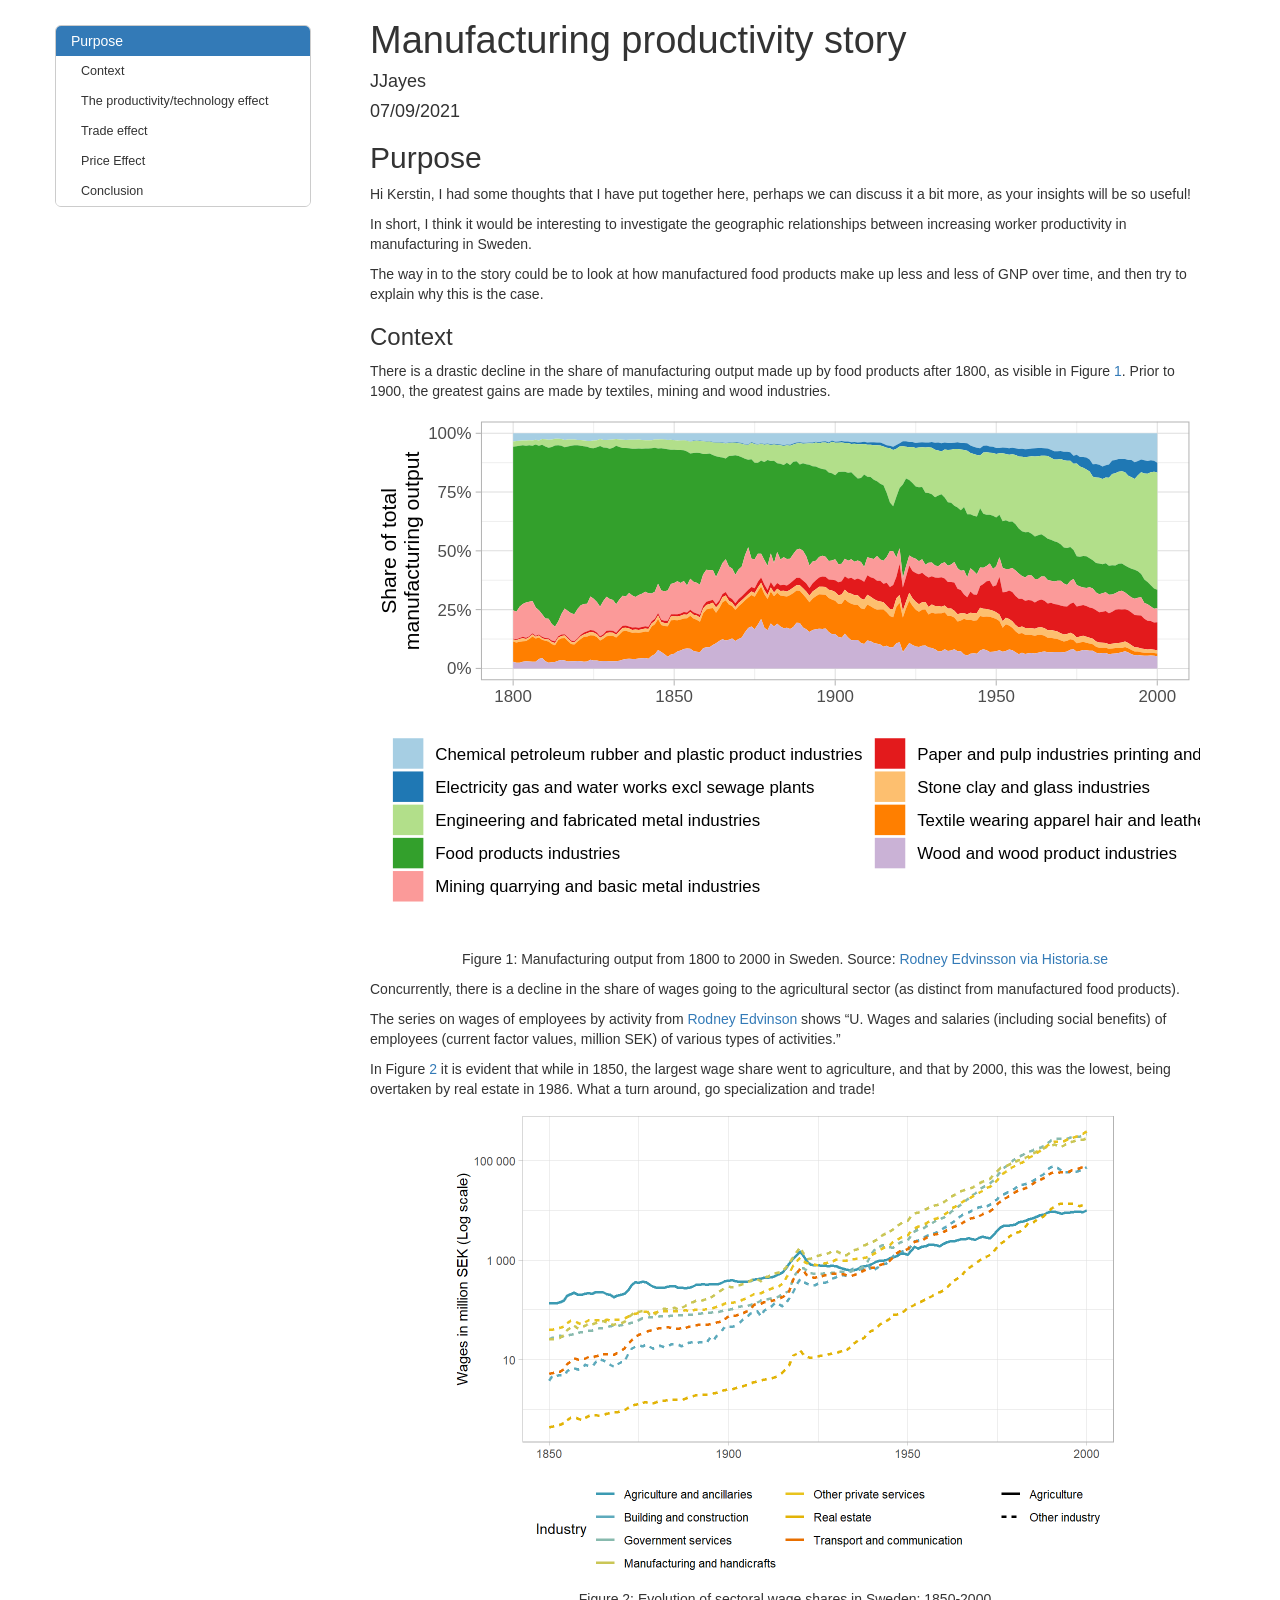
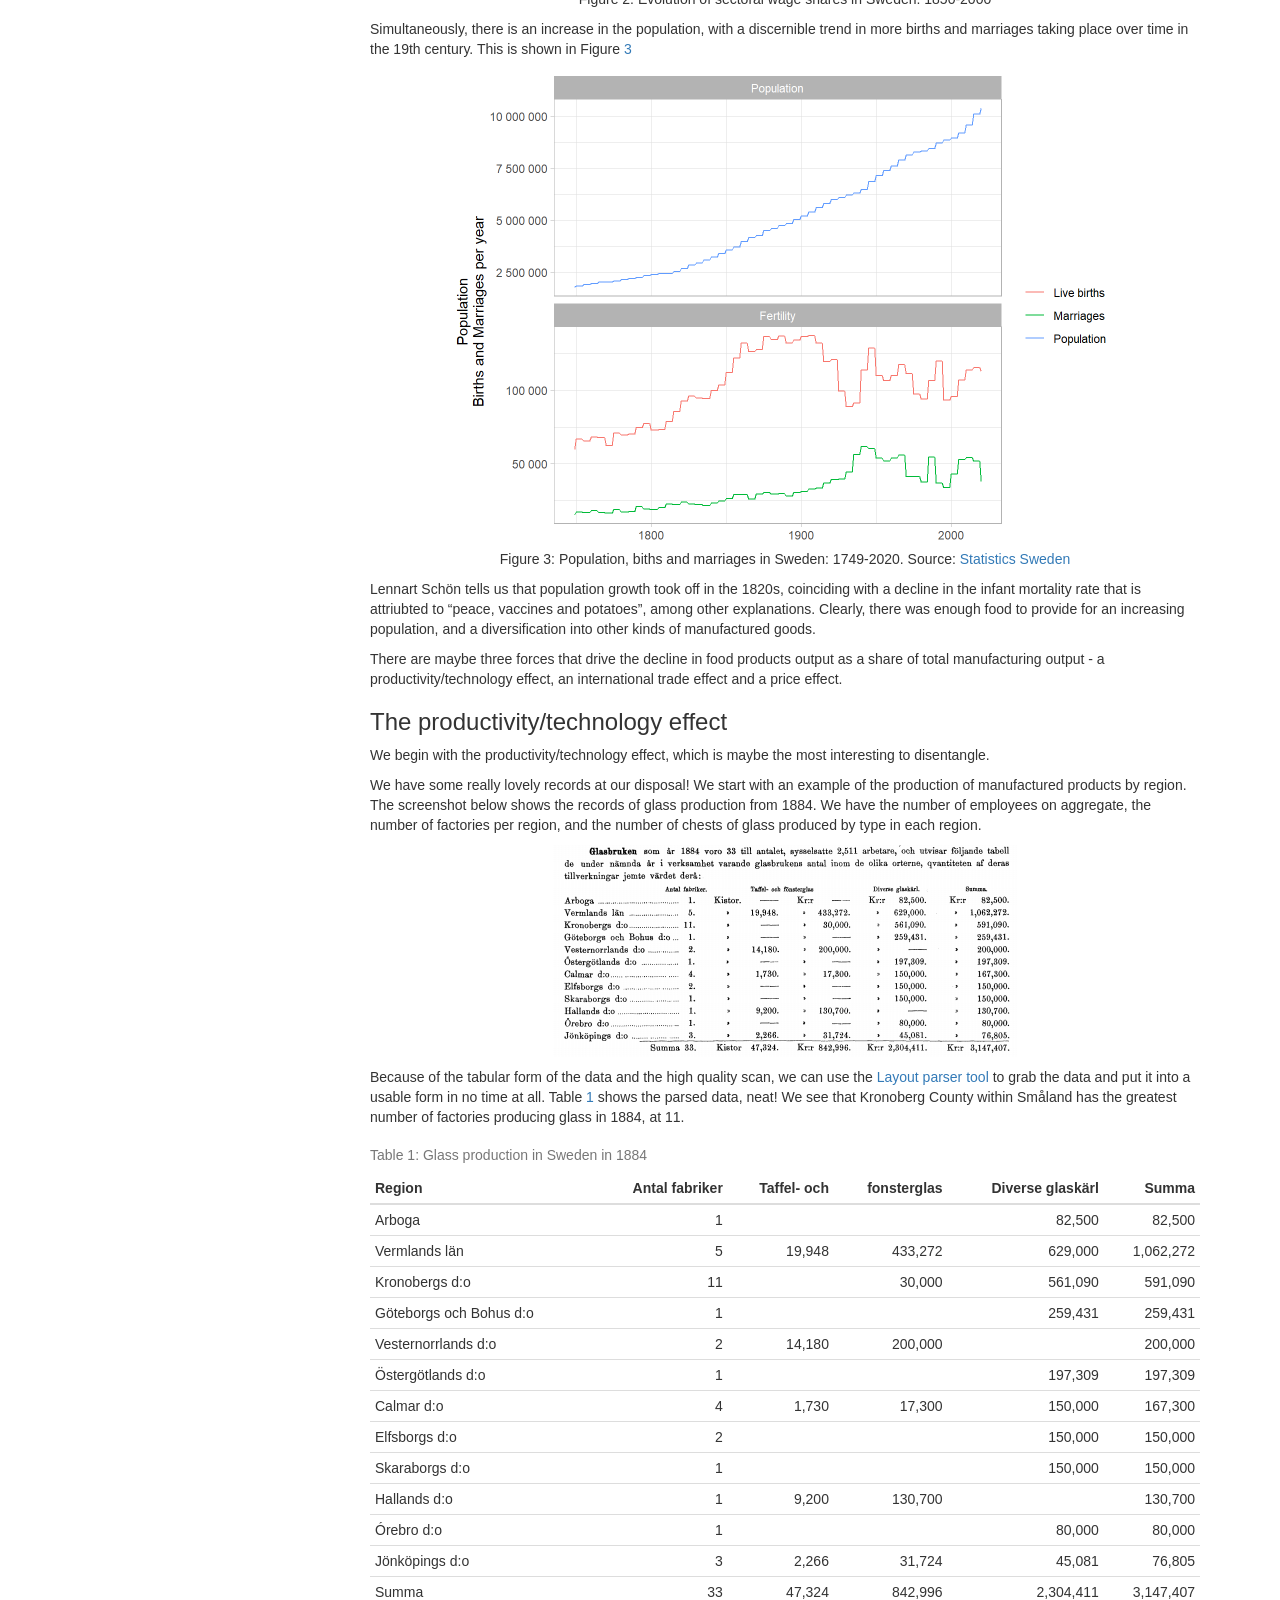
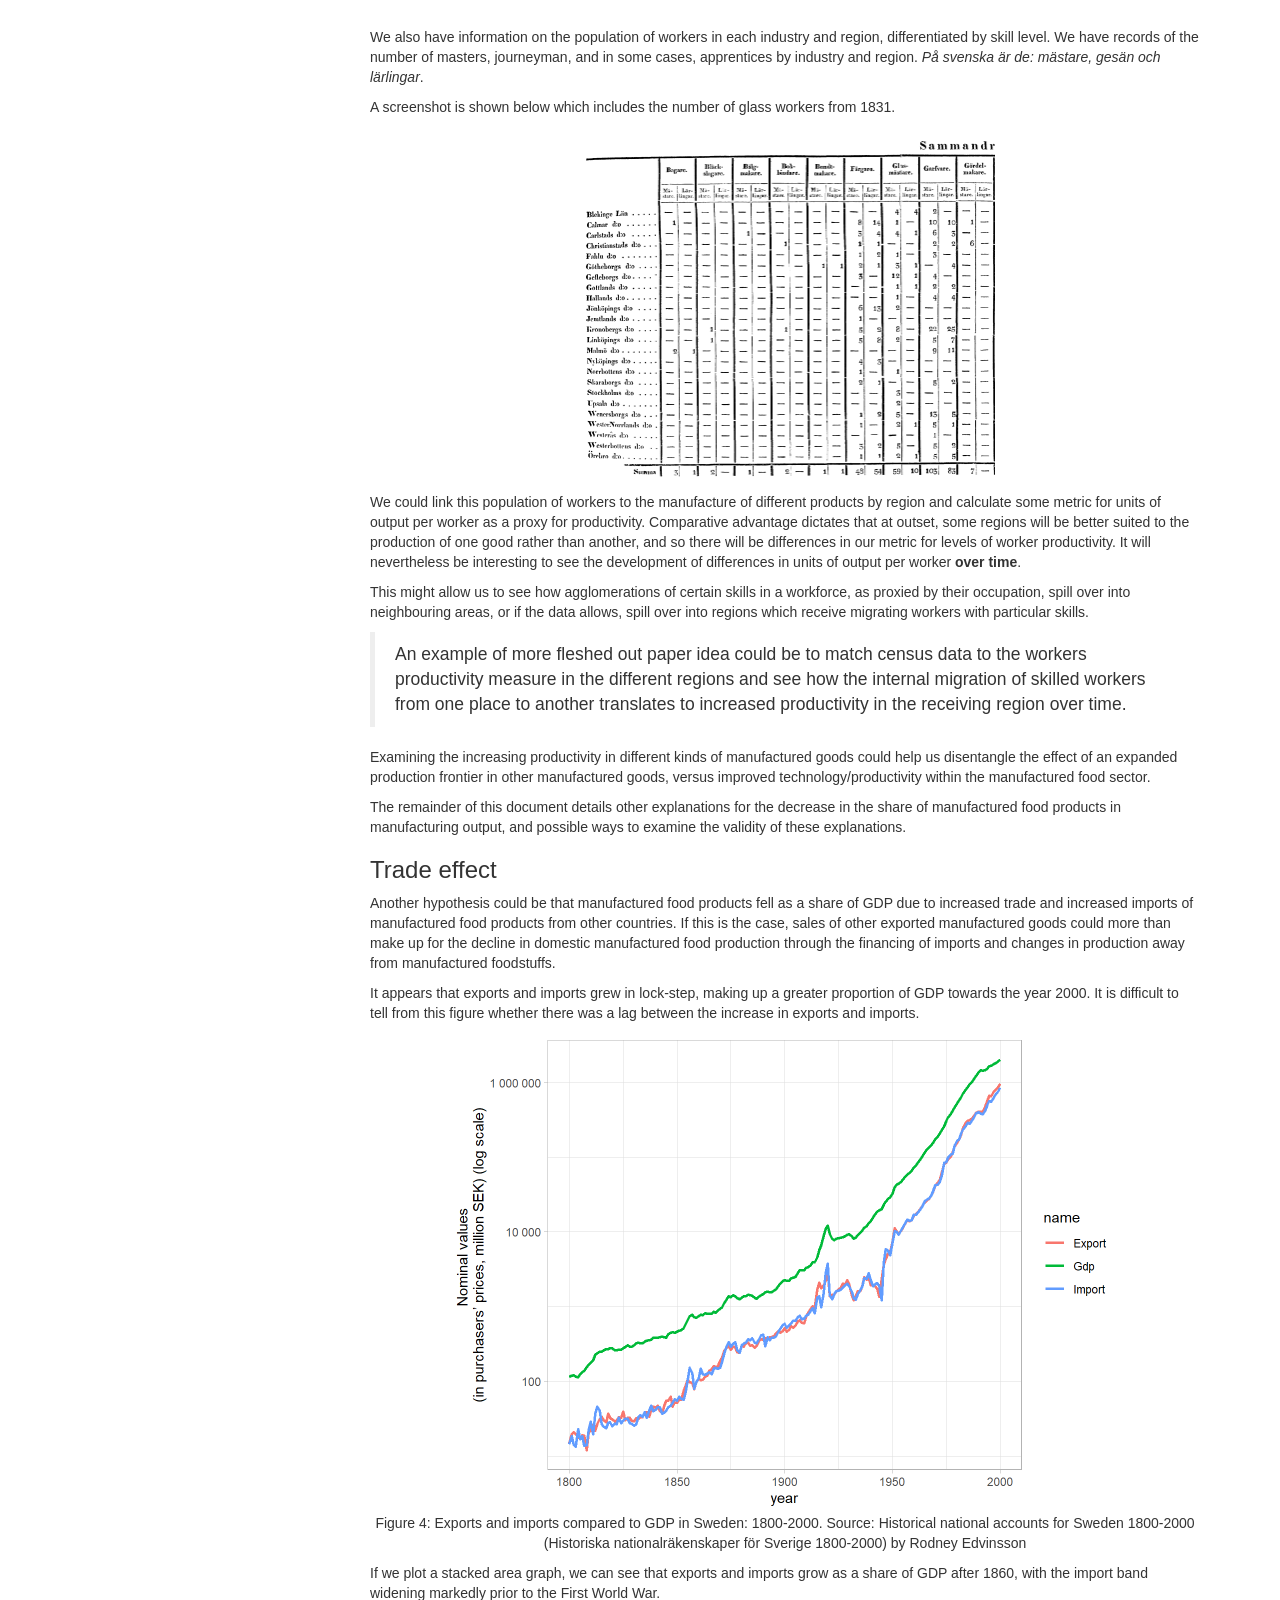
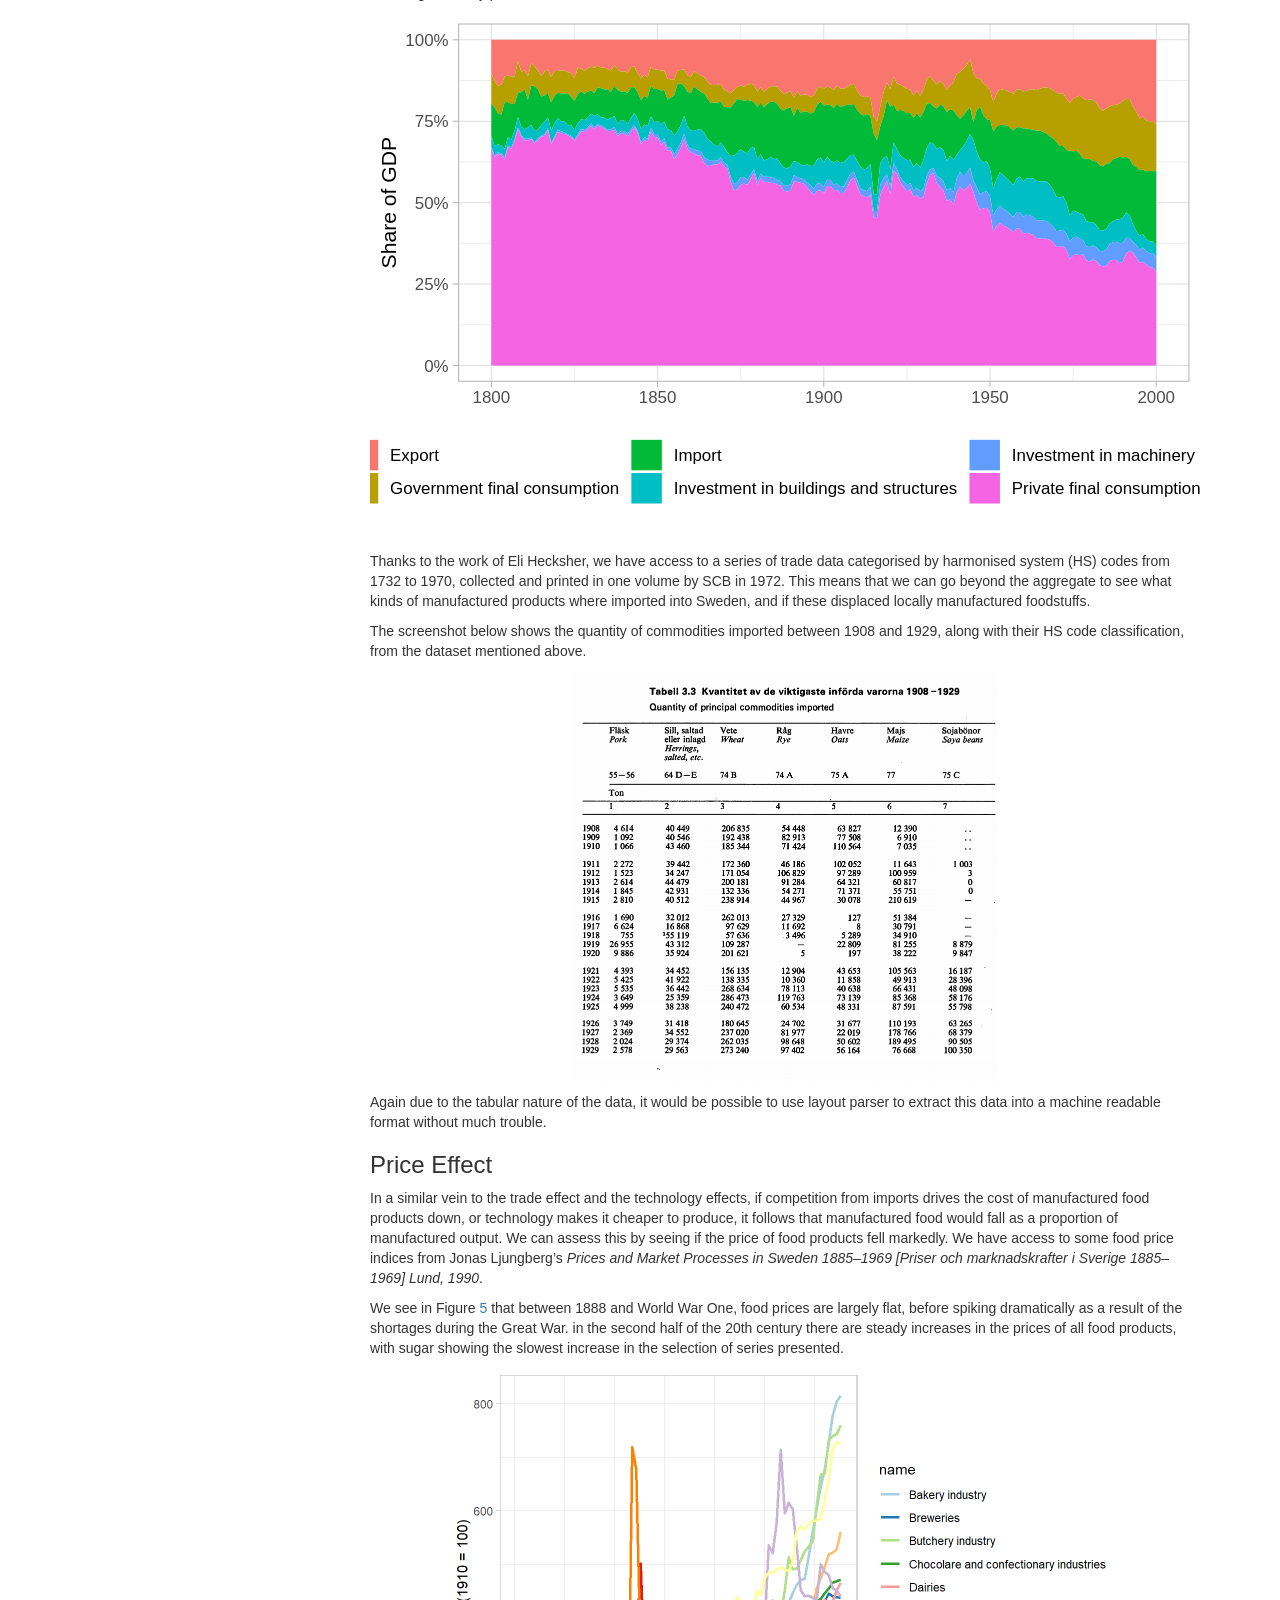
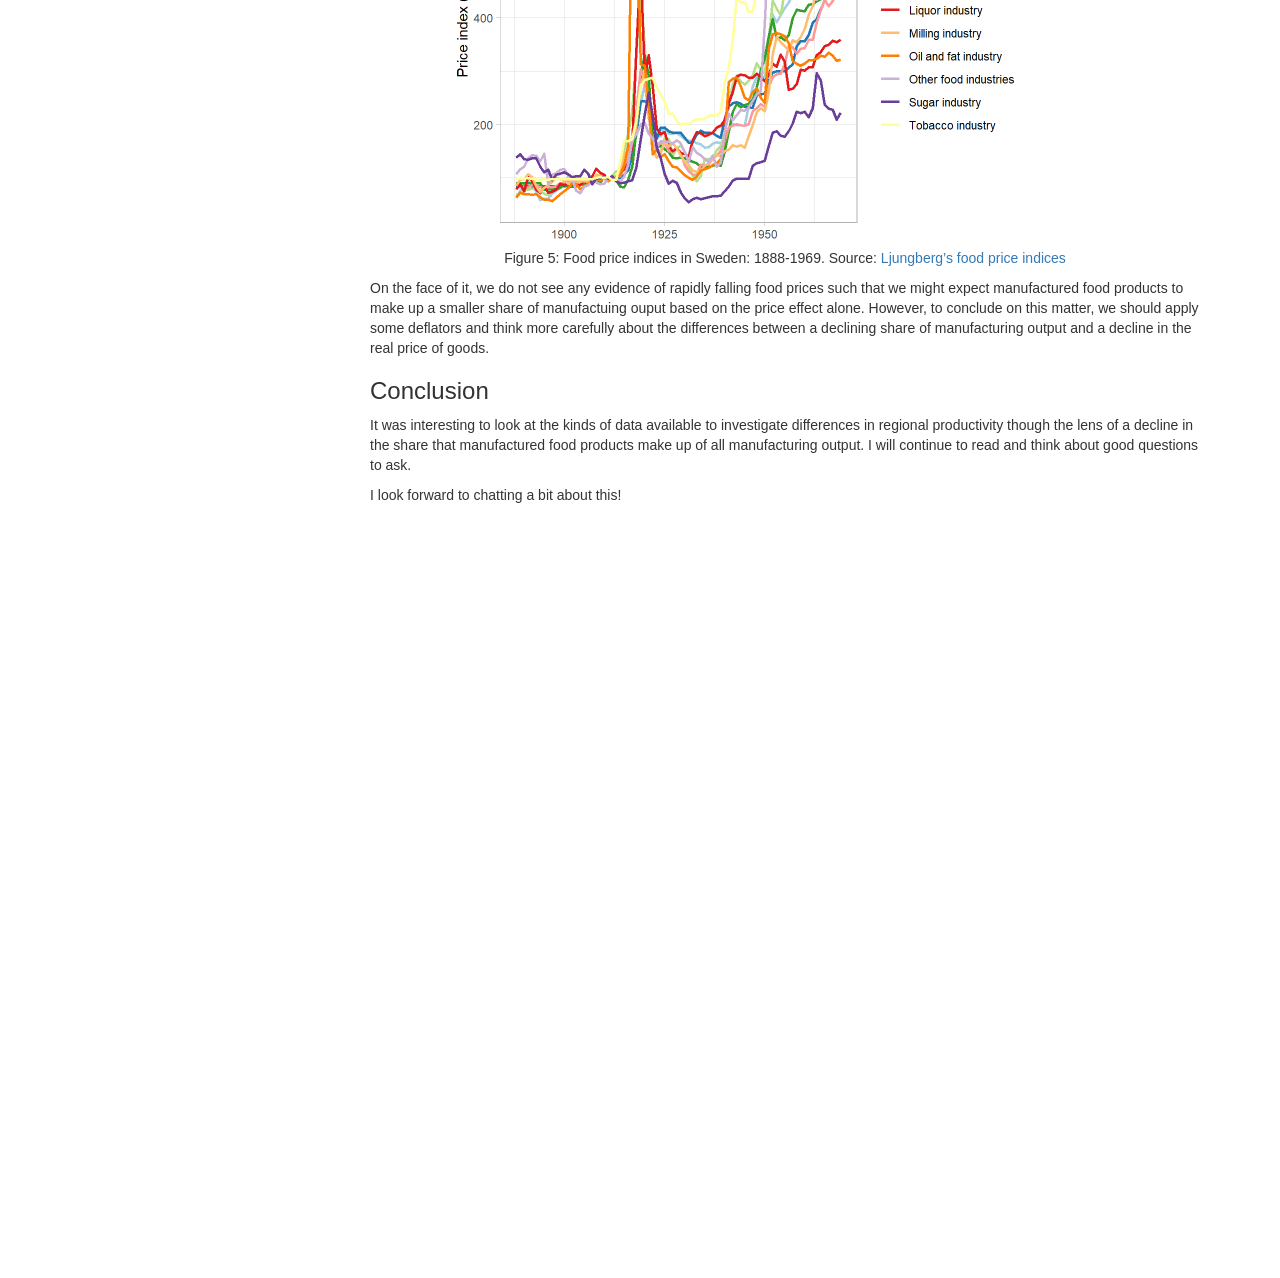
==== Swedish day wages/code/Manufacturing-productivity-story.html @ 228f91b7 "finalize story write up" ====
<!DOCTYPE html>

<html>

<head>

<meta charset="utf-8" />
<meta name="generator" content="pandoc" />
<meta http-equiv="X-UA-Compatible" content="IE=EDGE" />


<meta name="author" content="JJayes" />

<meta name="date" content="2021-07-09" />

<title>Manufacturing productivity story</title>

<script src="[data-uri]"></script>
<script src="[data-uri]"></script>
<meta name="viewport" content="width=device-width, initial-scale=1" />
<link href="data:text/css,html%7Bfont%2Dfamily%3Asans%2Dserif%3B%2Dwebkit%2Dtext%2Dsize%2Dadjust%3A100%25%3B%2Dms%2Dtext%2Dsize%2Dadjust%3A100%25%7Dbody%7Bmargin%3A0%7Darticle%2Caside%2Cdetails%2Cfigcaption%2Cfigure%2Cfooter%2Cheader%2Chgroup%2Cmain%2Cmenu%2Cnav%2Csection%2Csummary%7Bdisplay%3Ablock%7Daudio%2Ccanvas%2Cprogress%2Cvideo%7Bdisplay%3Ainline%2Dblock%3Bvertical%2Dalign%3Abaseline%7Daudio%3Anot%28%5Bcontrols%5D%29%7Bdisplay%3Anone%3Bheight%3A0%7D%5Bhidden%5D%2Ctemplate%7Bdisplay%3Anone%7Da%7Bbackground%2Dcolor%3Atransparent%7Da%3Aactive%2Ca%3Ahover%7Boutline%3A0%7Dabbr%5Btitle%5D%7Bborder%2Dbottom%3A1px%20dotted%7Db%2Cstrong%7Bfont%2Dweight%3A700%7Ddfn%7Bfont%2Dstyle%3Aitalic%7Dh1%7Bmargin%3A%2E67em%200%3Bfont%2Dsize%3A2em%7Dmark%7Bcolor%3A%23000%3Bbackground%3A%23ff0%7Dsmall%7Bfont%2Dsize%3A80%25%7Dsub%2Csup%7Bposition%3Arelative%3Bfont%2Dsize%3A75%25%3Bline%2Dheight%3A0%3Bvertical%2Dalign%3Abaseline%7Dsup%7Btop%3A%2D%2E5em%7Dsub%7Bbottom%3A%2D%2E25em%7Dimg%7Bborder%3A0%7Dsvg%3Anot%28%3Aroot%29%7Boverflow%3Ahidden%7Dfigure%7Bmargin%3A1em%2040px%7Dhr%7Bheight%3A0%3B%2Dwebkit%2Dbox%2Dsizing%3Acontent%2Dbox%3B%2Dmoz%2Dbox%2Dsizing%3Acontent%2Dbox%3Bbox%2Dsizing%3Acontent%2Dbox%7Dpre%7Boverflow%3Aauto%7Dcode%2Ckbd%2Cpre%2Csamp%7Bfont%2Dfamily%3Amonospace%2Cmonospace%3Bfont%2Dsize%3A1em%7Dbutton%2Cinput%2Coptgroup%2Cselect%2Ctextarea%7Bmargin%3A0%3Bfont%3Ainherit%3Bcolor%3Ainherit%7Dbutton%7Boverflow%3Avisible%7Dbutton%2Cselect%7Btext%2Dtransform%3Anone%7Dbutton%2Chtml%20input%5Btype%3Dbutton%5D%2Cinput%5Btype%3Dreset%5D%2Cinput%5Btype%3Dsubmit%5D%7B%2Dwebkit%2Dappearance%3Abutton%3Bcursor%3Apointer%7Dbutton%5Bdisabled%5D%2Chtml%20input%5Bdisabled%5D%7Bcursor%3Adefault%7Dbutton%3A%3A%2Dmoz%2Dfocus%2Dinner%2Cinput%3A%3A%2Dmoz%2Dfocus%2Dinner%7Bpadding%3A0%3Bborder%3A0%7Dinput%7Bline%2Dheight%3Anormal%7Dinput%5Btype%3Dcheckbox%5D%2Cinput%5Btype%3Dradio%5D%7B%2Dwebkit%2Dbox%2Dsizing%3Aborder%2Dbox%3B%2Dmoz%2Dbox%2Dsizing%3Aborder%2Dbox%3Bbox%2Dsizing%3Aborder%2Dbox%3Bpadding%3A0%7Dinput%5Btype%3Dnumber%5D%3A%3A%2Dwebkit%2Dinner%2Dspin%2Dbutton%2Cinput%5Btype%3Dnumber%5D%3A%3A%2Dwebkit%2Douter%2Dspin%2Dbutton%7Bheight%3Aauto%7Dinput%5Btype%3Dsearch%5D%7B%2Dwebkit%2Dbox%2Dsizing%3Acontent%2Dbox%3B%2Dmoz%2Dbox%2Dsizing%3Acontent%2Dbox%3Bbox%2Dsizing%3Acontent%2Dbox%3B%2Dwebkit%2Dappearance%3Atextfield%7Dinput%5Btype%3Dsearch%5D%3A%3A%2Dwebkit%2Dsearch%2Dcancel%2Dbutton%2Cinput%5Btype%3Dsearch%5D%3A%3A%2Dwebkit%2Dsearch%2Ddecoration%7B%2Dwebkit%2Dappearance%3Anone%7Dfieldset%7Bpadding%3A%2E35em%20%2E625em%20%2E75em%3Bmargin%3A0%202px%3Bborder%3A1px%20solid%20silver%7Dlegend%7Bpadding%3A0%3Bborder%3A0%7Dtextarea%7Boverflow%3Aauto%7Doptgroup%7Bfont%2Dweight%3A700%7Dtable%7Bborder%2Dspacing%3A0%3Bborder%2Dcollapse%3Acollapse%7Dtd%2Cth%7Bpadding%3A0%7D%40media%20print%7B%2A%2C%3Aafter%2C%3Abefore%7Bcolor%3A%23000%21important%3Btext%2Dshadow%3Anone%21important%3Bbackground%3A0%200%21important%3B%2Dwebkit%2Dbox%2Dshadow%3Anone%21important%3Bbox%2Dshadow%3Anone%21important%7Da%2Ca%3Avisited%7Btext%2Ddecoration%3Aunderline%7Da%5Bhref%5D%3Aafter%7Bcontent%3A%22%20%28%22%20attr%28href%29%20%22%29%22%7Dabbr%5Btitle%5D%3Aafter%7Bcontent%3A%22%20%28%22%20attr%28title%29%20%22%29%22%7Da%5Bhref%5E%3D%22javascript%3A%22%5D%3Aafter%2Ca%5Bhref%5E%3D%22%23%22%5D%3Aafter%7Bcontent%3A%22%22%7Dblockquote%2Cpre%7Bborder%3A1px%20solid%20%23999%3Bpage%2Dbreak%2Dinside%3Aavoid%7Dthead%7Bdisplay%3Atable%2Dheader%2Dgroup%7Dimg%2Ctr%7Bpage%2Dbreak%2Dinside%3Aavoid%7Dimg%7Bmax%2Dwidth%3A100%25%21important%7Dh2%2Ch3%2Cp%7Borphans%3A3%3Bwidows%3A3%7Dh2%2Ch3%7Bpage%2Dbreak%2Dafter%3Aavoid%7D%2Enavbar%7Bdisplay%3Anone%7D%2Ebtn%3E%2Ecaret%2C%2Edropup%3E%2Ebtn%3E%2Ecaret%7Bborder%2Dtop%2Dcolor%3A%23000%21important%7D%2Elabel%7Bborder%3A1px%20solid%20%23000%7D%2Etable%7Bborder%2Dcollapse%3Acollapse%21important%7D%2Etable%20td%2C%2Etable%20th%7Bbackground%2Dcolor%3A%23fff%21important%7D%2Etable%2Dbordered%20td%2C%2Etable%2Dbordered%20th%7Bborder%3A1px%20solid%20%23ddd%21important%7D%7D%40font%2Dface%7Bfont%2Dfamily%3A%27Glyphicons%20Halflings%27%3Bsrc%3Aurl%28data%3Aapplication%2Fvnd%2Ems%2Dfontobject%3Bbase64%2Cn04AAEFNAAACAAIABAAAAAAABQAAAAAAAAABAJABAAAEAExQAAAAAAAAAAIAAAAAAAAAAAEAAAAAAAAAJxJ%[base64]%2FSEdmjKHUbyow8ATBE40IvWA3vTu8LiABDQ%2BpexwUMcm1SMnNryctQSiI1K5ZnbOlXKmnVV5YvRe6RnNMFNCOs1KNVpn6yZhCJkRtVRNzEufeIq7HgSrcx4S8h%2Fv4vnrrKc6oCNxmSk2uKlZQHBii6iKFoH0746ThvkO1kJHlxjrkxs%2BLWORaDQBEtiYJIR5IB9Bi1UyL4Rmr0BNigNkMzlKQmnofBHviqVzUxwdMb3NdCn69hy%2BpRYVKGVS%2F1tnsqv4LL7wCCPZZAZPT4aCShHjHJVNuXbmMrY5LeQaGnvAkXlVrJgKRAUdFjrWEah9XebPeQMj7KS7DIBAFt8ycgC5PLGUOHSE3ErGZCiViNLL5ZARfywnCoZaKQCu6NuFX42AEeKtKUGnr%2FCm2Cy8tpFhBPMW5Fxi4Qm4TkDWh4IWFDClhU2hRWosUWqcKLlgyXB%2BlSHaWaHiWlBAR8SeSgSPCQxdVQgzUixWKSTrIQEbU94viDctkvX%2BVSjJuUmV8L4CXShI11esnp0pjWNZIyxKHS4wVQ2ime1P4RnhvGw0aDN1OLAXGERsB7buFpFGGBAre4QEQR0HOIO5oYH305G%2BKspT%2FFupEGGafCCwxSe6ZUa%2B073rXHnNdVXE6eWvibUS27XtRzkH838mYLMBmYysZTM0EM3A1fbpCBYFccN1B%2FEnCYu%2FTgCGmr7bMh8GfYL%2BBfcLvB0gRagC09w9elfldaIy%2FhNCBLRgBgtCC7jAF63wLSMAfbfAlEggYU0bUA7ACCJmTDpEmJtI78w4%2FBO7dN7JR7J7ZvbYaUbaILSQsRBiF3HGk5fEg6p9unwLvn98r%2BvnsV%2B372uf1xBLq4qU%2F45fTuqaAP%2BpssmCCCTF0mhEow8ZXZOS8D7Q85JsxZ%2BAzok7B7O%2Ff6J8AzYBySZQB%2FQHYUSA%2BEeQhEWiS6AIQzgcsDiER4MjgMBAWDV4AgQ3g1eBgIdweCQmCjJEMkJ%2BPKRWyFHHmg1Wi%2F6xzUgA0LREoKJChwnQa9B%2B5RQZRB3IlBlkAnxyQNaANwHMowzlYSMCBgnbpzvqpl0iTJNCQidDI9ZrSYNIRBhHtUa5YHMHxyGEik9hDE0AKj72AbTCaxtHPUaKZdAZSnQTyjGqGLsmBStCejApUhg4uBMU6mATujEl%2BKdDPbI6Ag4vLr%2BhjY6lbjBeoLKnZl0UZgRX8gTySOeynZVz1wOq7e1hFGYIq%2BMhrGxDLak0PrwYzSXtcuyhXEhwOYofiW%2BEcI%2Fjw8P6IY6ed%2BetAbuqKp5QIapT77LnAe505lMuqL79a0ut4rWexzFttsOsLDy7zvtQzcq3U1qabe7tB0wHWVXji%2BzDbo8x8HyIRUbXnwUcklFv51fvTymiV%2BMXLSmGH9d9%2BaXpD5X6lao41anWGig7IwIdnoBY2ht%2FpO9mClLo4NdXHAsefqWUKlXJkbqPOFhMoR4aiA1BXqhRNbB2Xwi%2B7u%2FjpAoOpKJ0UX24EsrzMfHXViakCNcKjBxuQX8BO0ZqjJ3xXzf%2B61t2VXOSgJ8xu65QKgtN6FibPmPYsXbJRHHqbgATcSZxBqGiDiU4NNNsYBsKD0MIP%2FOfKnlk%2FLkaid%[base64]%2FgFtuW0wR4cgd%2BZKesSV7QkNE2kw6AV4hoIuC02LGmTomyf8PiO6CZzOTLTPQ%2BHW06H%2Btx%2BbQ8LmDYg1pTFrp2oJXgkZTyeRJZM0C8aE2LpFrNVDuhARsN543%2FFV6klQ6Tv1OoZGXLv0igKrl%2FCmJxRmX7JJbJ998VSIPQRyDBICzl4JJlYHbdql30NvYcOuZ7a10uWRrgoieOdgIm4rlq6vNOQBuqESLbXG5lzdJGHw2m0sDYmODXbYGTfSTGRKpssTO95fothJCjUGQgEL4yKoGAF%2F0SrpUDNn8CBgBcSDQByAeNkCXp4S4Ro2Xh4OeaGRgR66PVOsU8bc6TR5%[base64]%2F1SgRCJ1dk4UdBT7OoyuNgLs0oCd8RnrEIb6QdMxT2QjD4zMrJkfgx5aDMcA4orsTtKCqWb%2FVeyceqa5OGSmB28YwH4rFbkQaLoUN8OQQYnD3w2eXpI4ScQfbCUZiJ4yMOIKLyyTc7BQ4uXUw6Ee6%2FxM%2B4Y67ngNBknxIPwuppgIhFcwJyr6EIj%2BLzNj%2FmfR2vhhRlx0BILZoAYruF0caWQ7YxO66UmeguDREAFHYuC7HJviRgVO6ruJH59h%2FC%2FPkgSle8xNzZJULLWq9JMDTE2fjGE146a1Us6PZDGYle6ldWRqn%2FpdpgHKNGrGIdkRK%2BKPETT9nKT6kLyDI8xd9A1FgWmXWRAIHwZ37WyZHOVyCadJEmMVz0MadMjDrPho%2BEIochkVC2xgGiwwsQ6DMv2P7UXqT4x7CdcYGId2BJQQa85EQKmCmwcRejQ9Bm4oATENFPkxPXILHpMPUyWTI5rjNOsIlmEeMbcOCEqInpXACYQ9DDxmFo9vcmsDblcMtg4tqBerNngkIKaFJmrQAPnq1dEzsMXcwjcHdfdCibcAxxA%2Bq%2Fj9m3LM%2FO7WJka4tSidVCjsvo2lQ%2F2ewyoYyXwAYyr2PlRoR5MpgVmSUIrM3PQxXPbgjBOaDQFIyFMJvx3Pc5RSYj12ySVF9fwFPQu2e2KWVoL9q3Ayv3IzpGHUdvdPdrNUdicjsTQ2ISy7QU3DrEytIjvbzJnAkmANXjAFERA0MUoPF3%2F5KFmW14bBNOhwircYgMqoDpUMcDtCmBE82QM2YtdjVLB4kBuKho%2FbcwQdeboqfQartuU3CsCf%2BcXkgYAqp%2F0Ee3RorAZt0AvvOCSI4JICIlGlsV0bsSid%2FNIEALAAzb6HAgyWHBps6xAOwkJIGcB82CxRQq4sJf3FzA70A%2BTRqcqjEMETCoez3mkPcpnoALs0ugJY8kQwrC%[base64]%2FWDHA60cYFaI%2FPjpzquUqdaYGcIq%2BmLez3WLFFCtNBN2QJcrlcoELgiPku5R5dSlJFaCEqEZle1AQzAKC%2B1SotMcBNyQUFuRHRF6OlimSBgjZeTBCwLyc6A%2BP%2FoFRchXTz5ADknYJHxzrJ5pGuIKRQISU6WyKTBBjD8WozmVYWIsto1AS5rxzKlvJu4E%2FvwOiKxRtCWsDM%2BeTHUrmwrCK5BIfMzGkD%2B0Fk5LzBs0jMYXktNDblB06LMNJ09U8pzSLmo14MS0OMjcdrZ31pyQqxJJpRImlSvfYAK8inkYU52QY2FPEVsjoWewpwhRp5yAuNpkqhdb7ku9Seefl2D0B8SMTFD90xi4CSOwwZy9IKkpMtI3FmFUg3%2FkFutpQGNc3pCR7gvC4sgwbupDu3DyEN%2BW6YGLNM21jpB49irxy9BSlHrVDlnihGKHwPrbVFtc%2Bh1rVQKZduxIyojccZIIcOCmhEnC7UkY68WXKQgLi2JCDQkQWJRQuk60hZp0D3rtCTINSeY9Ej2kIKYfGxwOs4j9qMM7fYZiipzgcf7TamnehqdhsiMiCawXnz4xAbyCkLAx5EGbo3Ax1u3dUIKnTxIaxwQTHehPl3V491H0%2BbC5zgpGz7Io%2BmjdhKlPJ01EeMpM7UsRJMi1nGjmJg35i6bQBAAxjO%2FENJubU2mg3ONySEoWklCwdABETcs7ck3jgiuU9pcKKpbgn%2B3YlzV1FzIkB6pmEDOSSyDfPPlQskznctFji0kpgZjW5RZe6x9kYT4KJcXg0bNiCyif%2BpZACCyRMmYsfiKmN9tSO65F0R2OO6ytlEhY5Sj6uRKfFxw0ijJaAx%2Fk3QgnAFSq27%2F2i4GEBA%2BUvTJKK%2F9eISNvG46Em5RZfjTYLdeD8kdXHyrwId%2FDQZUaMCY4gGbke2C8vfjgV%2FY9kkRQOJIn%2FxM9INZSpiBnqX0Q9GlQPpPKAyO5y%2BW5NMPSRdBCUlmuxl40ZfMCnf2Cp044uI9WLFtCi4YVxKjuRCOBWIb4XbIsGdbo4qtMQnNOQz4XDSui7W%2FN6l54qOynCqD3DpWQ%2BmpD7C40D8BZEWGJX3tlAaZBMj1yjvDYKwCJBa201u6nBKE5UE%2B7QSEhCwrXfbRZylAaAkplhBWX50dumrElePyNMRYUrC99UmcSSNgImhFhDI4BXjMtiqkgizUGCrZ8iwFxU6fQ8GEHCFdLewwxYWxgScAYMdMLmcZR6b7rZl95eQVDGVoUKcRMM1ixXQtXNkBETZkVVPg8LoSrdetHzkuM7DjZRHP02tCxA1fmkXKF3VzfN1pc1cv%2F8lbTIkkYpqKM9VOhp65ktYk%2BQ46myFWBapDfyWUCnsnI00QTBQmuFjMZTcd0V2NQ768Fhpby04k2IzNR1wKabuGJqYWwSly6ocMFGTeeI%2BejsWDYgEvr66QgqdcIbFYDNgsm0x9UHY6SCd5%2B7tpsLpKdvhahIDyYmEJQCqMqtCF6UlrE5GXRmbu%[base64]%2FiOmsLtHSWNUWEGk9hScMPShasUA1AcHOtRZlqMeQ0OzYS9vQvYUjOLrzP07BUAFikcJNMi7gIxEw4pL1G54TcmmmoAQ5s7TGWErJZ2Io4yQ0ljRYhL8H5e62oDtLF8aDpnIvZ5R3GWJyAugdiiJW9hQAVTsnCBHhwu7rkBlBX6r3b7ejEY0k5GGeyKv66v%2B6dg7mcJTrWHbtMywbedYqCQ0FPwoytmSWsL8WTtChZCKKzEF7vP6De4x2BJkkniMgSdWhbeBSLtJZR9CTHetK1xb34AYIJ37OegYIoPVbXgJ%2FqDQK%2BbfCtxQRVKQu77WzOoM6SGL7MaZwCGJVk46aImai9fmam%2BWpHG%2B0BtQPWUgZ7RIAlPq6lkECUhZQ2gqWkMYKcYMYaIc4gYCDFHYa2d1nzp3%2BJ1eCBay8IYZ0wQRKGAqvCuZ%2FUgbQPyllosq%2BXtfKIZOzmeJqRazpmmoP%2F76YfkjzV2NlXTDSBYB04SVlNQsFTbGPk1t%2FI4Jktu0XSgifO2ozFOiwd%2F0SssJDn0dn4xqk4GDTTKX73%2FwQyBLdqgJ%2BWx6AQaba3BA9CKEzjtQYIfAsiYamapq80LAamYjinlKXUkxdpIDk0puXUEYzSalfRibAeDAKpNiqQ0FTwoxuGYzRnisyTotdVTclis1LHRQCy%2FqqL8oUaQzWRxilq5Mi0IJGtMY02cGLD69vGjkj3p6pGePKI8bkBv5evq8SjjyU04vJR2cQXQwSJyoinDsUJHCQ50jrFTT7yRdbdYQMB3MYCb6uBzJ9ewhXYPAIZSXfeEQBZZ3GPN3Nbhh%2FwkvAJLXnQMdi5NYYZ5GHE400GS5rXkOZSQsdZgIbzRnF9ueLnsfQ47wHAsirITnTlkCcuWWIUhJSbpM3wWhXNHvt2xUsKKMpdBSbJnBMcihkoDqAd1Zml%2FR4yrzow1Q2A5G%2Bkzo%2FRhRxQS2lCSDRV8LlYLBOOoo1bF4jwJAwKMK1tWLHlu9i0j4Ig8qVm6wE1DxXwAwQwsaBWUg2pOOol2dHxyt6npwJEdLDDVYyRc2D0HbcbLUJQj8gPevQBUBOUHXPrsAPBERICpnYESeu2OHotpXQxRGlCCtLdIsu23MhZVEoJg8Qumj%2FUMMc34IBqTKLDTp76WzL%2FdMjCxK7MjhiGjeYAC%2Fkj%2FjY%2FRde7hpSM1xChrog6yZ7OWTuD56xBJnGFE%2BpT2ElSyCnJcwVzCjkqeNLfMEJqKW0G7OFIp0G%2B9mh50I9o8k1tpCY0xYqFNIALgIfc2me4n1bmJnRZ89oepgLPT0NTMLNZsvSCZAc3TXaNB07vail36%2FdBySis4m9%2FDR8izaLJW6bWCkVgm5T%2Bius3ZXq4xI%2BGnbveLbdRwF2mNtsrE0JjYc1AXknCOrLSu7Te%2Fr4dPYMCl5qtiHNTn%2BTPbh1jCBHH%2BdMJNhwNgs3nT%2BOhQoQ0vYif56BMG6WowAcHR3DjQolxLzyVekHj00PBAaW7IIAF1EF%2BuRIWyXjQMAs2chdpaKPNaB%2BkSezYt0%2BCA04sOg5vx8Fr7Ofa9sUv87h7SLAUFSzbetCCZ9pmyLt6l6%2FTzoA1%2FZBG9bIUVHLAbi%2FkdBFgYGyGwRQGBpkqCEg2ah9UD6EedEcEL3j4y0BQQCiExEnocA3SZboh%2Bepgd3YsOkHskZwPuQ5OoyA0fTA5AXrHcUOQF%2BzkJHIA7PwCDk1gGVmGUZSSoPhNf%2BTklauz98QofOlCIQ%2FtCD4dosHYPqtPCXB3agggQQIqQJsSkB%2Bqn0rkQ1toJjON%2FOtCIB9RYv3PqRA4C4U68ZMlZn6BdgEvi2ziU%2BTQ6NIw3ej%2BAtDwMGEZk7e2IjxUWKdAxyaw9OCwSmeADTPPleyk6UhGDNXQb%2B%2BW6Uk4q6F7%2Frg6WVTo82IoCxSIsFDrav4EPHphD3u4hR53WKVvYZUwNCCeM4PMBWzK%2BEfIthZOkuAwPo5C5jgoZgn6dUdvx5rIDmd58cXXdKNfw3l%2BwM2UjgrDJeQHhbD7HW2QDoZMCujgIUkk5Fg8VCsdyjOtnGRx8wgKRPZN5dR0zPUyfGZFVihbFRniXZFOZGKPnEQzU3AnD1KfR6weHW2XS6KbPJxUkOTZsAB9vTVp3Le1F8q5l%2BDMcLiIq78jxAImD2pGFw0VHfRatScGlK6SMu8leTmhUSMy8Uhdd6xBiH3Gdman4tjQGLboJfqz6fL2WKHTmrfsKZRYX6BTDjDldKMosaSTLdQS7oDisJNqAUhw1PfTlnacCO8vl8706Km1FROgLDmudzxg%2BEWTiArtHgLsRrAXYWdB0NmToNCJdKm0KWycZQqb%2BMw76Qy29iQ5up%2FX7oyw8QZ75kP5F6iJAJz6KCmqxz8fEa%2FxnsMYcIO%2FvEkGRuMckhr4rIeLrKaXnmIzlNLxbFspOphkcnJdnz%2FChp%2FVlpj2P7jJQmQRwGnltkTV5dbF9fE3%2FfxoSqTROgq9wFUlbuYzYcasE0ouzBo%2BdDCDzxKAfhbAZYxQiHrLzV2iVexnDX%2FQnT1fsT%2Fxuhu1ui5qIytgbGmRoQkeQooO8eJNNZsf0iALur8QxZFH0nCMnjerYQqG1pIfjyVZWxhVRznmmfLG00BcBWJE6hzQWRyFknuJnXuk8A5FRDCulwrWASSNoBtR%2BCtGdkPwYN2o7DOw%2FVGlCZPusRBFXODQdUM5zeHDIVuAJBLqbO%2Ff9Qua%2BpDqEPk230Sob9lEZ8BHiCorjVghuI0lI4JDgHGRDD%2FprQ84B1pVGkIpVUAHCG%2Biz3Bn3qm2AVrYcYWhock4jso5%2BJ7HfHVj4WMIQdGctq3psBCVVzupQOEioBGA2Bk%2BUILT7%2BVoX5mdxxA5fS42gISQVi%2FHTzrgMxu0fY6hE1ocUwwbsbWcezrY2n6S8%2F6cxXkOH4prpmPuFoikTzY7T85C4T2XYlbxLglSv2uLCgFv8Quk%2FwdesUdWPeHYIH0R729JIisN9Apdd4eB10aqwXrPt%2BSu9mA8k8n1sjMwnfsfF2j3jMUzXepSHmZ%2FBfqXvzgUNQQWOXO8YEuFBh4QTYCkOAPxywpYu1VxiDyJmKVcmJPGWk%2Fgc3Pov02StyYDahwmzw3E1gYC9wkupyWfDqDSUMpCTH5e5N8B%2F%2FlHiMuIkTNw4USHrJU67bjXGqNav6PBuQSoqTxc8avHoGmvqNtXzIaoyMIQIiiUHIM64cXieouplhNYln7qgc4wBVAYR104kO%2BCvKqsg4yIUlFNThVUAKZxZt1XA34h3TCUUiXVkZ0w8Hh2R0Z5L0b4LZvPd%2Fp1gi%2F07h8qfwHrByuSxglc9cI4QIg2oqvC%2Fqm0i7tjPLTgDhoWTAKDO2ONW5oe%2B%2FeKB9vZB8K6C25yCZ9RFVMnb6NRdRjyVK57CHHSkJBfnM2%2Fj4ODUwRkqrtBBCrDsDpt8jhZdXoy%2F1BCqw3sSGhgGGy0a5Jw6BP%2FTExoCmNFYjZl248A0osgPyGEmRA%2BfAsqPVaNAfytu0vuQJ7rk3J4kTDTR2AlCHJ5cls26opZM4w3jMULh2YXKpcqGBtuleAlOZnaZGbD6DHzMd6i2oFeJ8z9XYmalg1Szd%2FocZDc1C7Y6vcALJz2lYnTXiWEr2wawtoR4g3jvWUU2Ngjd1cewtFzEvM1NiHZPeLlIXFbBPawxNgMwwAlyNSuGF3zizVeOoC9bag1qRAQKQE%2FEZBWC2J8mnXAN2aTBboZ7HewnObE8CwROudZHmUM5oZ%2FUgd%2FJZQK8lvAm43uDRAbyW8gZ%2BZGq0EVerVGUKUSm%2FIdn8AQHdR4m7bue88WBwft9mSCeMOt1ncBwziOmJYI2ZR7ewNMPiCugmSsE4EyQ%2BQATJG6qORMGd4snEzc6B4shPIo4G1T7PgSm8PY5eUkPdF8JZ0VBtadbHXoJgnEhZQaODPj2gpODKJY5Yp4DOsLBFxWbvXN755KWylJm%2BoOd4zEL9Hpubuy2gyyfxh8oEfFutnYWdfB8PdESLWYvSqbElP9qo3u6KTmkhoacDauMNNjj0oy40DFV7Ql0aZj77xfGl7TJNHnIwgqOkenruYYNo6h724%2BzUQ7%2BvkCpZB%2BpGA562hYQiDxHVWOq0oDQl%2FQsoiY%2BcuI7iWq%2FZIBtHcXJ7kks%2Bh2fCNUPA82BzjnqktNts%2BRLdk1VSu%2BtqEn7QZCCsvEqk6FkfiOYkrsw092J8jsfIuEKypNjLxrKA9kiA19mxBD2suxQKCzwXGws7kEJvlhUiV9tArLIdZW0IORcxEzdzKmjtFhsjKy%2F44XYXdI5noQoRcvjZ1RMPACRqYg2V1%2BOwOepcOknRLLFdYgTkT5UApt%2FJhLM3jeFYprZV%2BZow2g8fP%2BU68hkKFWJj2yBbKqsrp25xkZX1DAjUw52IMYWaOhab8Kp05VrdNftqwRrymWF4OQSjbdfzmRZirK8FMJELEgER2PHjEAN9pGfLhCUiTJFbd5LBkOBMaxLr%2FA1SY9dXFz4RjzoU9ExfJCmx%2FI9FKEGT3n2cmzl2X42L3Jh%2BAbQq6sA%2BSs1kitoa4TAYgKHaoybHUDJ51oETdeI%2F9ThSmjWGkyLi5QAGWhL0BG1UsTyRGRJOldKBrYJeB8ljLJHfATWTEQBXBDnQexOHTB%2BUn44zExFE4vLytcu5NwpWrUxO%2F0ZICUGM7hGABXym0V6ZvDST0E370St9MIWQOTWngeoQHUTdCJUP04spMBMS8LSker9cReVQkULFDIZDFPrhTzBl6sed9wcZQTbL%2BBDqMyaN3RJPh%2Fanbx%2BIv%2BqgQdAa3M9Z5JmvYlh4qop%2BHo1F1W5gbOE9YKLgAnWytXElU4G8GtW47lhgFE6gaSs%2Bgs37sFvi0PPVvA5dnCBgILTwoKd%2F%2BDoL9F6inlM7H4rOTzD79KJgKlZO%2FZgt22UsKhrAaXU5ZcLrAglTVKJEmNJvORGN1vqrcfSMizfpsgbIe9zno%2BgBoKVXgIL%2FVI8dB1O5o%2FR3Suez%2FgD7M781ShjKpIIORM%2FnxG%2BjjhhgPwsn2IoXsPGPqYHXA63zJ07M2GPEykQwJBYLK808qYxuIew4frk52nhCsnCYmXiR6CuapvE1IwRB4%2FQftDbEn%2BAucIr1oxrLabRj9q4ae0%2BfXkHnteAJwXRbVkR0mctVSwEbqhJiMSZUp9DNbEDMmjX22m3ABpkrPQQTP3S1sib5pD2VRKRd%2BeNAjLYyT0hGrdjWJZy24OYXRoWQAIhGBZRxuBFMjjZQhpgrWo8SiFYbojcHO8V5DyscJpLTHyx9Fimassyo5U6WNtquUMYgccaHY5amgR3PQzq3ToNM5ABnoB9kuxsebqmYZm0R9qxJbFXCQ1UPyFIbxoUraTJFDpCk0Wk9GaYJKz%2F6oHwEP0Q14lMtlddQsOAU9zlYdMVHiT7RQP3XCmWYDcHCGbVRHGnHuwzScA0BaSBOGkz3lM8CArjrBsyEoV6Ys4qgDK3ykQQPZ3hCRGNXQTNNXbEb6tDiTDLKOyMzRhCFT%2BmAUmiYbV3YQVqFVp9dorv%2BTsLeCykS2b5yyu8AV7IS9cxcL8z4Kfwp%2BxJyYLv1OsxQCZwTB4a8BZ%2F5EdxTBJthApqyfd9u3ifr%2FWILTqq5VqgwMT9SOxbSGWLQJUUWCVi4k9tho9nEsbUh7U6NUsLmkYFXOhZ0kmamaJLRNJzSj%2Fqn4Mso6zb6iLLBXoaZ6AqeWCjHQm2lztnejYYM2eubnpBdKVLORZhudH3JF1waBJKA9%2BW8EhMj3Kzf0L4vi4k6RoHh3Z5YgmSZmk6ns4fjScjAoL8GoOECgqgYEBYUGFVO4FUv4%2FYtowhEmTs0vrvlD%2FCrisnoBNDAcUi%2FteY7OctFlmARQzjOItrrlKuPO6E2Ox93L4O%2F4DcgV%2FdZ7qR3VBwVQxP1GCieA4RIpweYJ5FoYrHxqRBdJjnqbsikA2Ictbb8vE1GYIo9dacK0REgDX4smy6GAkxlH1yCGGsk%2BtgiDhNKuKu3yNrMdxafmKTF632F8Vx4BNK57GvlFisrkjN9WDAtjsWA0ENT2e2nETUb%2Fn7qwhvGnrHuf5bX6Vh%2Fn3xffU3PeHdR%2BFA92i6ufT3AlyAREoNDh6chiMWTvjKjHDeRhOa9YkOQRq1vQXEMppAQVwHCuIcV2g5rBn6GmZZpTR7vnSD6ZmhdSl176gqKTXu5E%2BYbfL0adwNtHP7dT7t7b46DVZIkzaRJOM%2BS6KcrzYVg%2BT3wSRFRQashjfU18NutrKa%2F7PXbtuJvpIjbgPeqd%2BpjmRw6YKpnANFSQcpzTZgpSNJ6J7uiagAbir%2F8tNXJ%2FOsOnRh6iuIexxrmkIneAgz8QoLmiaJ8sLQrELVK2yn3wOHp57BAZJhDZjTBzyoRAuuZ4eoxHruY1pSb7qq79cIeAdOwin4GdgMeIMHeG%2BFZWYaiUQQyC5b50zKjYw97dFjAeY2I4Bnl105Iku1y0lMA1ZHolLx19uZnRdILcXKlZGQx%2FGdEqSsMRU1BIrFqRcV1qQOOHyxOLXEGcbRtAEsuAC2V4K3p5mFJ22IDWaEkk9ttf5Izb2LkD1MnrSwztXmmD%2FQi%2FEmVEFBfiKGmftsPwVaIoZanlKndMZsIBOskFYpDOq3QUs9aSbAAtL5Dbokus2G4%2FasthNMK5UQKCOhU97oaOYNGsTah%2BjfCKsZnTRn5TbhFX8ghg8CBYt%2FBjeYYYUrtUZ5jVij%2Fop7V5SsbA4mYTOwZ46hqdpbB6Qvq3AS2HHNkC15pTDIcDNGsMPXaBidXYPHc6PJAkRh29Vx8KcgX46LoUQBhRM%2B3SW6Opll%2FwgxxsPgKJKzr5QCmwkUxNbeg6Wj34SUnEzOemSuvS2OetRCO8Tyy%2BQbSKVJcqkia%2BGvDefFwMOmgnD7h81TUtMn%2BmRpyJJ349HhAnoWFTejhpYTL9G8N2nVg1qkXBeoS9Nw2fB27t7trm7d%2FQK7Cr4uoCeOQ7%2F8JfKT77KiDzLImESHw%2F0wf73QeHu74hxv7uihi4fTX%2BXEwAyQG3264dwv17aJ5N335Vt9sdrAXhPOAv8JFvzqyYXwfx8WYJaef1gMl98JRFyl5Mv5Uo%2FoVH5ww5OzLFsiTPDns7fS6EURSSWd%2F92BxMYQ8sBaH%2Bj%2BwthQPdVgDGpTfi%2BJQIWMD8xKqULliRH01rTeyF8x8q%2FGBEEEBrAJMPf25UQwi0b8tmqRXY7kIvNkzrkvRWLnxoGYEJsz8u4oOyMp8cHyaybb1HdMCaLApUE%2B%2F7xLIZGP6H9xuSEXp1zLIdjk5nBaMuV%2FyTDRRP8Y2ww5RO6d2D94o%2B6ucWIqUAvgHIHXhZsmDhjVLczmZ3ca0Cb3PpKwt2UtHVQ0BgFJsqqTsnzZPlKahRUkEu4qmkJt%2Bkqdae76ViWe3STan69yaF9%2BfESD2lcQshLHWVu4ovItXxO69bqC5p1nZLvI8NdQB9s9UNaJGlQ5mG947ipdDA0eTIw%2FA1zEdjWquIsQXXGIVEH0thC5M%2BW9pZe7IhAVnPJkYCCXN5a32HjN6nsvokEqRS44tGIs7s2LVTvcrHAF%2BRVmI8L4HUYk4x%2B67AxSMJKqCg8zrGOgvK9kNMdDrNiUtSWuHFpC8%2Fp5qIQrEo%2FH%2B1l%2F0cAwQ2nKmpWxKcMIuHY44Y6DlkpO48tRuUGBWT0FyHwSKO72Ud%2BtJUfdaZ4CWNijzZtlRa8%2BCkmO%2FEwHYfPZFU%2FhzjFWH7vnzHRMo%2BaF9u8qHSAiEkA2HjoNQPEwHsDKOt6hOoK3Ce%2F%2B%2F9boMWDa44I6FrQhdgS7OnNaSzwxWKZMcyHi6LN4WC6sSj0qm2PSOGBTvDs%2FGWJS6SwEN%2FULwpb4LQo9fYjUfSXRwZkynUazlSpvX9e%2BG2zor8l%2BYaMxSEomDdLHGcD6YVQPegTaA74H8%2BV4WvJkFUrjMLGLlvSZQWvi8%2FQA7yzQ8GPno%2F%2F5SJHRP%2FOqKObPCo81s%2F%2B6WgLqykYpGAgQZhVDEBPXWgU%2FWzFZjKUhSFInufPRiMAUULC6T11yL45ZrRoB4DzOyJShKXaAJIBS9wzLYIoCEcJKQW8GVCx4fihqJ6mshBUXSw3wWVj3grrHQlGNGhIDNNzsxQ3M%2BGWn6ASobIWC%2BLbYOC6UpahVO13Zs2zOzZC8z7FmA05JhUGyBsF4tsG0drcggIFzgg%2Fkpf3%2BCnAXKiMgIE8Jk%2FMhpkc8DUJEUzDSnWlQFme3d0sHZDrg7LavtsEX3cHwjCYA17pMTfx8Ajw9hHscN67hyo%2BRJQ4458RmPywXykkVcW688oVUrQhahpPRvTWPnuI0B%2BSkQu7dCyvLRyFYlC1LG1gRCIvn3rwQeINzZQC2KXq31FaR9UmVV2QeGVqBHjmE%2BVMd3b1fhCynD0pQNhCG6%2FWCDbKPyE7NRQzL3BzQAJ0g09aUzcQA6mUp9iZFK6Sbp%2FYbHjo%2B%2B7%2FWj8S4YNa%2BZdqAw1hDrKWFXv9%2BzaXpf8ZTDSbiqsxnwN%2FCzK5tPkOr4tRh2kY3Bn9JtalbIOI4b3F7F1vPQMfoDcdxMS8CW9m%2FNCW%2FHILTUVWQIPiD0j1A6bo8vsv6P1hCESl2abrSJWDrq5sSzUpwoxaCU9FtJyYH4QFMxDBpkkBR6kn0LMPO%2B5EJ7Z6bCiRoPedRZ%2FP0SSdii7ZnPAtVwwHUidcdyspwncz5uq6vvm4IEDbJVLUFCn%2FLvIHfooUBTkFO130FC7CmmcrKdgDJcid9mvVzsDSibOoXtIf9k6ABle3PmIxejodc4aob0QKS432srrCMndbfD454q52V01G4q913mC5HOsTzWF4h2No1av1VbcUgWAqyoZl%2B11PoFYnNv2HwAODeNRkHj%2B8SF1fcvVBu6MrehHAZK1Gm69ICcTKizykHgGFx7QdowTVAsYEF2tVc0Z6wLryz2FI1sc5By2znJAAmINndoJiB4sfPdPrTC8RnkW7KRCwxC6YvXg5ahMlQuMpoCSXjOlBy0Kij%2BbsCYPbGp8BdCBiLmLSAkEQRaieWo1SYvZIKJGj9Ur%2FeWHjiB7SOVdqMAVmpBvfRiebsFjger7DC%2B8kRFGtNrTrnnGD2GAJb8rQCWkUPYHhwXsjNBSkE6lGWUj5QNhK0DMNM2l%2BkXRZ0KLZaGsFSIdQz%2FHXDxf3%2FTE30%2BDgBKWGWdxElyLccJfEpjsnszECNoDGZpdwdRgCixeg9L4EPhH%2BRptvRMVRaahu4cySjS3P5wxAUCPkmn%2BrhyASpmiTaiDeggaIxYBmtLZDDhiWIJaBgzfCsAGUF1Q1SFZYyXDt9skCaxJsxK2Ms65dmdp5WAZyxik%2FzbrTQk5KmgxCg%2Ff45L0jywebOWUYFJQAJia7XzCV0x89rpp%2Ff3AVWhSPyTanqmik2SkD8A3Ml4NhIGLAjBXtPShwKYfi2eXtrDuKLk4QlSyTw1ftXgwqA2jUuopDl%2B5tfUWZNwBpEPXghzbBggYCw%2Fdhy0ntds2yeHCDKkF%2FYxQjNIL%2FF%2F37jLPHCKBO9ibwYCmuxImIo0ijV2Wbg3kSN2psoe8IsABv3RNFaF9uMyCtCYtqcD%2BqNOhwMlfARQUdJ2tUX%2BMNJqOwIciWalZsmEjt07tfa8ma4cji9sqz%2BQ9hWfmMoKEbIHPOQORbhQRHIsrTYlnVTNvcq1imqmmPDdVDkJgRcTgB8Sb6epCQVmFZe%2BjGDiNJQLWnfx%2BdrTKYjm0G8yH0ZAGMWzEJhUEQ4Maimgf%2Fbkvo8PLVBsZl152y5S8%2BHRDfZIMCbYZ1WDp4yrdchOJw8k6R%2B%2F2pHmydK4NIK2PHdFPHtoLmHxRDwLFb7eB%2BM4zNZcB9NrAgjVyzLM7xyYSY13ykWfIEEd2n5%2FiYp3ZdrCf7fL%2Ben%2BsIJu2W7E30MrAgZBD1rAAbZHPgeAMtKCg3NpSpYQUDWJu9bT3V7tOKv%2BNRiJc8JAKqqgCA%2FPNRBR7ChpiEulyQApMK1AyqcWnpSOmYh6yLiWkGJ2mklCSPIqN7UypWj3dGi5MvsHQ87MrB4VFgypJaFriaHivwcHIpmyi5LhNqtem4q0n8awM19Qk8BOS0EsqGscuuydYsIGsbT5GHnERUiMpKJl4ON7qjB4fEqlGN%2FhCky89232UQCiaeWpDYCJINXjT6xl4Gc7DxRCtgV0i1ma4RgWLsNtnEBRQFqZggCLiuyEydmFd7WlogpkCw5G1x4ft2psm3KAREwVwr1Gzl6RT7FDAqpVal34ewVm3VH4qn5mjGj%2BbYL1NgfLNeXDwtmYSpwzbruDKpTjOdgiIHDVQSb5%2FzBgSMbHLkxWWgghIh9QTFSDILixVwg0Eg1puooBiHAt7DzwJ7m8i8%2Fi%2BjHvKf0QDnnHVkVTIqMvIQImOrzCJwhSR7qYB5gSwL6aWL9hERHCZc4G2%2BJrpgHNB8eCCmcIWIQ6rSdyPCyftXkDlErUkHafHRlkOIjxGbAktz75bnh50dU7YHk%2BMz7wwstg6RFZb%2BTZuSOx1qqP5C66c0mptQmzIC2dlpte7vZrauAMm%2F7RfBYkGtXWGiaWTtwvAQiq2oD4YixPLXE2khB2FRaNRDTk%2B9sZ6K74Ia9VntCpN4BhJGJMT4Z5c5FhSepRCRWmBXqx%2BwhVZC4me4saDs2iNqXMuCl6iAZflH8fscC1sTsy4PHeC%2BXYuqMBMUun5YezKbRKmEPwuK%2BCLzijPEQgfhahQswBBLfg%[base64]%2BRCMlDDbElcjaROLDoualmUIQ88Kekk3iM4OQrADcxi3rJguS4MOIBIgKgXrjd1WkbCdqxJk%2F4efRIFsavZA7KvvJQqp3Iid5Z0NFc5aiMRzGN3vrpBzaMy4JYde3wr96PjN90AYOIbyp6T4zj8LoE66OGcX1Ef4Z3KoWLAUF4BTg7ug%2FAbkG5UNQXAMkQezujSHeir2uTThgd3gpyzDrbnEdDRH2W7U6PeRvBX1ZFMP5RM%2BZu6UUZZD8hDPHldVWntTCNk7To8IeOW9yn2wx0gmurwqC60AOde4r3ETi5pVMSDK8wxhoGAoEX9NLWHIR33VbrbMveii2jAJlrxwytTHbWNu8Y4N8vCCyZjAX%2FpcsfwXbLze2%2BD%2Bu33OGBoJyAAL3jn3RuEcdp5If8O%2Ba4NKWvxOTyDltG0IWoHhwVGe7dKkCWFT%2B%2Btm%2BhaBCikRUUMrMhYKZJKYoVuv%2FbsJzO8DwfVIInQq3g3BYypiz8baogH3r3GwqCwFtZnz4xMjAVOYnyOi5HWbFA8n0qz1OjSpHWFzpQOpvkNETZBGpxN8ybhtqV%2FDMUxd9uFZmBfKXMCn%2FSqkWJyKPnT6lq%2B4zBZni6fYRByJn6OK%2BOgPBGRAJluwGSk4wxjOOzyce%2FPKODwRlsgrVkdcsEiYrqYdXo0Er2GXi2GQZd0tNJT6c9pK1EEJG1zgDJBoTVuCXGAU8BKTvCO%2FcEQ1Wjk3Zzuy90JX4m3O5IlxVFhYkSUwuQB2up7jhvkm%2BbddRQu5F9s0XftGEJ9JSuSk%2BZachCbdU45fEqbugzTIUokwoAKvpUQF%2FCvLbWW5BNQFqFkJg2f30E%2F48StNe5QwBg8zz3YAJ82FZoXBxXSv4QDooDo79NixyglO9AembuBcx5Re3CwOKTHebOPhkmFC7wNaWtoBhFuV4AkEuJ0J%2B1pT0tLkvFVZaNzfhs%2FKd3%2BA9YsImlO4XK4vpCo%2FelHQi%2F9gkFg07xxnuXLt21unCIpDV%2BbbRxb7FC6nWYTsMFF8%2B1LUg4JFjVt3vqbuhHmDKbgQ4e%2BRGizRiO8ky05LQGMdL2IKLSNar0kNG7lHJMaXr5mLdG3nykgj6vB%2FKVijd1ARWkFEf3yiUw1v%2FWaQivVUpIDdSNrrKbjO5NPnxz6qTTGgYg03HgPhDrCFyYZTi3XQw3HXCva39mpLNFtz8AiEhxAJHpWX13gCTAwgm9YTvMeiqetdNQv6IU0hH0G%2BZManTqDLPjyrOse7WiiwOJCG%[base64]%2F6gQKuihPtiUtlCQVPohUgzfezTg8o1b3n9pNZeco1QucaoXe40Fa5JYhqdTspFmxGtW9h5ezLFZs3j%2FN46f%2BS2rjYNC2JySXrnSAFhvAkz9a5L3pza8eYKHNoPrvBRESpxYPJdKVUxBE39nJ1chrAFpy4MMkf0qKgYALctGg1DQI1kIymyeS2AJNT4X240d3IFQb%2F0jQbaHJ2YRK8A%2Bls6WMhWmpCXYG5jqapGs5%2FeOJErxi2%2F2KWVHiPellTgh%2FfNl%2F2KYPKb7DUcAg%2BmCOPQFCiU9Mq%2FWLcU1xxC8aLePFZZlE%2BPCLzf7ey46INWRw2kcXySR9FDgByXzfxiNKwDFbUSMMhALPFSedyjEVM5442GZ4hTrsAEvZxIieSHGSgkwFh%2FnFNdrrFD4tBH4Il7fW6ur4J8Xaz7RW9jgtuPEXQsYk7gcMs2neu3zJwTyUerHKSh1iTBkj2YJh1SSOZL5pLuQbFFAvyO4k1Hxg2h99MTC6cTUkbONQIAnEfGsGkNFWRbuRyyaEZInM5pij73EA9rPIUfU4XoqQpHT9THZkW%2BoKFLvpyvTBMM69tN1Ydwv1LIEhHsC%2BueVG%2Bw%2BkyCPsvV3erRikcscHjZCkccx6VrBkBRusTDDd8847GA7p2Ucy0y0HdSRN6YIBciYa4vuXcAZbQAuSEmzw%2BH%2FAuOx%2BaH%2BtBL88H57D0MsqyiZxhOEQkF%2F8DR1d2hSPMj%2FsNOa5rxcUnBgH8ictv2J%2Bcb4BA4v3MCShdZ2vtK30vAwkobnEWh7rsSyhmos3WC93Gn9C4nnAd%2FPjMMtQfyDNZsOPd6XcAsnBE%2FmRHtHEyJMzJfZFLE9OvQa0i9kUmToJ0ZxknTgdl%2FXPV8xoh0K7wNHHsnBdvFH3sv52lU7UFteseLG%2FVanIvcwycVA7%2BBE1Ulyb20BvwUWZcMTKhaCcmY3ROpvonVMV4N7yBXTL7IDtHzQ4CCcqF66LjF3xUqgErKzolLyCG6Kb7irP%2FMVTCCwGRxfrPGpMMGvPLgJ881PHMNMIO09T5ig7AzZTX%2F5PLlwnJLDAPfuHynSGhV4tPqR3gJ4kg4c06c%2FF1AcjGytKm2Yb5jwMotF7vro4YDLWlnMIpmPg36NgAZsGA0W1spfLSue4xxat0Gdwd0lqDBOgIaMANykwwDKejt5YaNtJYIkrSgu0KjIg0pznY0SCd1qlC6R19g97UrWDoYJGlrvCE05J%2F5wkjpkre727p5PTRX5FGrSBIfJqhJE%2FIS876PaHFkx9pGTH3oaY3jJRvLX9Iy3Edoar7cFvJqyUlOhAEiOSAyYgVEGkzHdug%2BoRHIEOXAExMiTSKU9A6nmRC8mp8iYhwWdP2U%[base64]%2FBQQp1sWlNolpIu4ekxUTBV7NmxOFKEBmmN%2BnA7pvF78%2FRII5ZHA09OAiE%2F66MF6HQ%2BqVEJCHxwymukkNvzqHEh52dULPbVasfQMgTDyBZzx4007YiKdBuUauQOt27Gmy8ISclPmEUCIcuLbkb1mzQSqIa3iE0PJh7UMYQbkpe%2BhXjTJKdldyt2mVPwywoODGJtBV1lJTgMsuSQBlDMwhEKIfrvsxGQjHPCEfNfMAY2oxvyKcKPUbQySkKG6tj9AQyEW3Q5rpaDJ5Sns9ScLKeizPRbvWYAw4bXkrZdmB7CQopCH8NAmqbuciZChHN8lVGaDbCnmddnqO1PQ4ieMYfcSiBE5zzMz%2BJV%2F4eyzrzTEShvqSGzgWimkNxLvUj86iAwcZuIkqdB0VaIB7wncLRmzHkiUQpPBIXbDDLHBlq7vp9xwuC9AiNkIptAYlG7Biyuk8ILdynuUM1cHWJgeB%2BK3wBP%2FineogxkvBNNQ4AkW0hvpBOQGFfeptF2YTR75MexYDUy7Q%2F9uocGsx41O4IZhViw%2F2FvAEuGO5g2kyXBUijAggWM08bRhXg5ijgMwDJy40QeY%2FcQpUDZiIzmvskQpO5G1zyGZA8WByjIQU4jRoFJt56behxtHUUE%2Fom7Rj2psYXGmq3llVOCgGYKNMo4pzwntITtapDqjvQtqpjaJwjHmDzSVGLxMt12gEXAdLi%2FcaHSM3FPRGRf7dB7YC%2BcD2ho6oL2zGDCkjlf%2FDFoQVl8GS%2F56wur3rdV6ggtzZW60MRB3g%2BU1W8o8cvqIpMkctiGVMzXUFI7FacFLrgtdz4mTEr4aRAaQ2AFQaNeG7GX0yOJgMRYFziXdJf24kg%2FgBQIZMG%2FYcPEllRTVNoDYR6oSJ8wQNLuihfw81UpiKPm714bZX1KYjcXJdfclCUOOpvTxr9AAJevTY4HK%2FG7F3mUc3GOAKqh60zM0v34v%2BELyhJZqhkaMA8UMMOU90f8RKEJFj7EqepBVwsRiLbwMo1J2zrE2UYJnsgIAscDmjPjnzI8a719Wxp757wqmSJBjXowhc46QN4RwKIxqEE6E5218OeK7RfcpGjWG1jD7qND%2B%2FGTk6M56Ig4yMsU6LUW1EWE%2BfIYycVV1thldSlbP6ltdC01y3KUfkobkt2q01YYMmxpKRvh1Z48uNKzP%2FIoRIZ%2FF6buOymSnW8gICitpJjKWBscSb9JJKaWkvEkqinAJ2kowKoqkqZftRqfRQlLtKoqvTRDi2vg%2FRrPD%2Fd3a09J8JhGZlEkOM6znTsoMCsuvTmywxTCDhw5dd0GJOHCMPbsj3QLkTE3MInsZsimDQ3HkvthT7U9VA4s6G07sID0FW4SHJmRGwCl%2BMu4xf0ezqeXD2PtPDnwMPo86sbwDV%2B9PWcgFcARUVYm3hrFQrHcgMElFGbSM2A1zUYA3baWfheJp2AINmTJLuoyYD%2FOwA4a6V0ChBN97E8YtDBerUECv0u0TlxR5yhJCXvJxgyM73Bb6pyq0jTFJDZ4p1Am1SA6sh8nADd1hAcGBMfq4d%2FUfwnmBqe0Jun1n1LzrgKuZMAnxA3NtCN7Klf4BH%2B14B7ibBmgt0TGUafVzI4uKlpF7v8NmgNjg90D6QE3tbx8AjSAC%2BOA1YJvclyPKgT27QpIEgVYpbPYGBsnyCNrGz9XUsCHkW1QAHgL2STZk12QGqmvAB0NFteERkvBIH7INDsNW9KKaAYyDMdBEMzJiWaJHZALqDxQDWRntumSDPcplyFiI1oDpT8wbwe01AHhW6%2BvAUUBoGhY3CT2tgwehdPqU%2F4Q7ZLYvhRl%2FogOvR9O2%2BwkkPKW5vCTjD2fHRYXONCoIl4Jh1bZY0ZE1O94mMGn%2FdFSWBWzQ%2FVYk%2BGezi46RgiDv3EshoTmMSlioUK6MQEN8qeyK6FRninyX8ZPeUWjjbMJChn0n%2FyJvrq5bh5UcCAcBYSafTFg7p0jDgrXo2QWLb3WpSOET%2FHh4oSadBTvyDo10IufLzxiMLAnbZ1vcUmj3w7BQuIXjEZXifwukVxrGa9j%2BDXfpi12m1RbzYLg9J2wFergEwOxFyD0%2FJstNK06ZN2XdZSGWxcJODpQHOq4iKqjqkJUmPu1VczL5xTGUfCgLEYyNBCCbMBFT%2FcUP6pE%2FmujnHsSDeWxMbhrNilS5MyYR0nJyzanWXBeVcEQrRIhQeJA6Xt4f2eQESNeLwmC10WJVHqwx8SSyrtAAjpGjidcj1E2FYN0LObUcFQhafUKTiGmHWRHGsFCB%2BHEXgrzJEB5bp0QiF8ZHh11nFX8AboTD0PS4O1LqF8XBks2MpjsQnwKHF6HgaKCVLJtcr0XjqFMRGfKv8tmmykhLRzu%2BvqQ02%2BKpJBjaLt9ye1Ab%2BBbEBhy4EVdIJDrL2naV0o4wU8YZ2Lq04FG1mWCKC%2BUwkXOoAjneU%2FxHplMQo2cXUlrVNqJYczgYlaOEczVCs%2FOCgkyvLmTmdaBJc1iBLuKwmr6qtRnhowngsDxhzKFAi02tf8bmET8BO27ovJKF1plJwm3b0JpMh38%2BxsrXXg7U74QUM8ZCIMOpXujHntKdaRtsgyEZl5MClMVMMMZkZLNxH9%2Bb8fH6%2Bb8Lev30A9TuEVj9CqAdmwAAHBPbfOBFEATAPZ2CS0OH1Pj%2F0Q7PFUcC8hDrxESWdfgFRm%2B7vvWbkEppHB4T%2F1ApWnlTIqQwjcPl0VgS1yHSmD0OdsCVST8CQVwuiew1Y%2Bg3QGFjNMzwRB2DSsAk26cmA8lp2wIU4p93AUBiUHFGOxOajAqD7Gm6NezNDjYzwLOaSXRBYcWipTSONHjUDXCY4mMI8XoVCR%2FRrs%2FJLKXgEx%2BqkmeDlFOD1%2FyTQNDClRuiUyKYCllfMiQiyFkmuTz2vLsBNyRW%2Bxz%2B5FElFxWB28VjYIGZ0Yd%2B5wIjkcoMaggxswbT0pCmckRAErbRlIlcOGdBo4djTNO8FAgQ%2BlT6vPS60BwTRSUAM3ddkEAZiwtEyArrkiDRnS7LJ%2B2hwbzd2YDQagSgACpsovmjil5wfPuXq3GuH0CyE7FK3M4FgRaFoIkaodORrPx1%2BJpI9psyNYIFuJogZa0%2F1AhOWdlHQxdAgbwacsHqPZo8u%2FngAH2GmaTdhYnBfSDbBfh8CHq6Bx5bttP2%2BRdM%2BMAaYaZ0Y%2FADkbNCZuAyAVQa2OcXOeICmDn9Q%2FeFkDeFQg5MgHEDXq%2FtVjj%2Bjtd26nhaaolWxs1ixSUgOBwrDhRIGOLyOVk2%2FBc0UxvseQCO2pQ2i%2BKrfhu%2FWeBovNb5dJxQtJRUDv2mCwYVpNl2efQM9xQHnK0JwLYt%2FU0Wf%2BphiA4uw8G91slC832pmOTCAoZXohg1fewCZqLBhkOUBofBWpMPsqg7XEXgPfAlDo2U5WXjtFdS87PIqClCK5nW6adCeXPkUiTGx0emOIDQqw1yFYGHEVx20xKjJVYe0O8iLmnQr3FA9nSIQilUKtJ4ZAdcTm7%2BExseJauyqo30hs%2B1qSW211A1SFAOUgDlCGq7eTIcMAeyZkV1SQJ4j%2Fe1Smbq4HcjqgFbLAGLyKxlMDMgZavK5NAYH19Olz3la%2FQCTiVelFnU6O%2FGCvykqS%2FwZJDhKN9gBtSOp%2F1SP5VRgJcoVj%2Bkmf2wBgv4gjrgARBWiURYx8xENV3bEVUAAWWD3dYDKAIWk5opaCFCMR5ZjJExiCAw7gYiSZ2rkyTce4eNMY3lfGn%2B8p6%2BvBckGlKEXnA6Eota69OxDO9oOsJoy28BXOR0UoXNRaJD5ceKdlWMJlOFzDdZNpc05tkMGQtqeNF2lttZqNco1VtwXgRstLSQ6tSPChgqtGV5h2DcDReIQadaNRR6AsAYKL5gSFsCJMgfsaZ7DpKh8mg8Wz8V7H%2BgDnLuMxaWEIUPevIbClgap4dqmVWSrPgVYCzAoZHIa5z2Ocx1D%2FGvDOEqMOKLrMefWIbSWHZ6jbgA8qVBhYNHpx0P%2BjAgN5TB3haSifDcApp6yymEi6Ij%2FGsEpDYUgcHATJUYDUAmC1SCkJ4cuZXSAP2DEpQsGUjQmKJfJOvlC2x%2FpChkOyLW7KEoMYc5FDC4v2FGqSoRWiLsbPCiyg1U5yiHZVm1XLkHMMZL11%2Fyxyw0UnGig3MFdZklN5FI%2FqiT65T%2BjOXOdO7XbgWurOAZR6Cv9uu1cm5LjkXX4xi6mWn5r5NjBS0gTliHhMZI2WNqSiSphEtiCAwnafS11JhseDGHYQ5%2BbqWiAYiAv6Jsf79%2FVUs4cIl%2Bn6%2BWOjcgB%2F2l5TreoAV2717JzZbQIR0W1cl%[base64]%2FPhoawJDrGAP0JYWHgAVUByo%2FbGdiv2T2EMg8gsS14%2FrAdzlOYazFE7w4OzxeKiWdm3nSOnQRRKXSlVo8HEAbBfyJMKqoq%2BSCcTSx5NDtbFwNlh8VhjGGDu7JG5%2FTAGAvniQSSUog0pNzTim8Owc6QTuSKSTXlQqwV3eiEnklS3LeSXYPXGK2VgeZBqNcHG6tZHvA3vTINhV0ELuQdp3t1y9%2BogD8Kk%2FW7QoRN1UWPqM4%2BxdygkFDPLoTaumKReKiLWoPHOfY54m3qPx4c%2B4pgY3MRKKbljG8w4wvz8pxk3AqKsy4GMAkAtmRjRMsCxbb4Q2Ds0Ia9ci8cMT6DmsJG00XaHCIS%2Bo3F8YVVeikw13w%2BOEDaCYYhC0ZE54kA4jpjruBr5STWeqQG6M74HHL6TZ3lXrd99ZX%2B%2B7LhNatQaZosuxEf5yRA15S9gPeHskBIq3Gcw81AGb9%2FO53DYi%2F5CsQ51EmEh8Rkg4vOciClpy4d04eYsfr6fyQkBmtD%2BP8sNh6e%2BXYHJXT%2FlkXxT4KXU5F2sGxYyzfniMMQkb9OjDN2C8tRRgTyL7GwozH14PrEUZc6oz05Emne3Ts5EG7WolDmU8OB1LDG3VrpQxp%2BpT0KYV5dGtknU64JhabdqcVQbGZiAxQAnvN1u70y1AnmvOSPgLI6uB4AuDGhmAu3ATkJSw7OtS%2F2ToPjqkaq62%2F7WFG8advGlRRqxB9diP07JrXowKR9tpRa%2BjGJ91zxNTT1h8I2PcSfoUPtd7NejVoH03EUcqSBuFZPkMZhegHyo2ZAITovmm3zAIdGFWxoNNORiMRShgwdYwFzkPw5PA4a5MIIQpmq%2Bnsp3YMuXt%2FGkXxLx%2FP6%2BZJS0lFyz4MunC3eWSGE8xlCQrKvhKUPXr0hjpAN9ZK4PfEDrPMfMbGNWcHDzjA7ngMxTPnT7GMHar%2BgMQQ3NwHCv4zH4BIMYvzsdiERi6gebRmerTsVwZJTRsL8dkZgxgRxmpbgRcud%2BYlCIRpPwHShlUSwuipZnx9QCsEWziVazdDeKSYU5CF7UVPAhLer3CgJOQXl%2Fzh575R5rsrmRnKAzq4POFdgbYBuEviM4%2BLVC15ssLNFghbTtHWerS1hDt5s4qkLUha%2FqpZXhWh1C6lTQAqCNQnaDjS7UGFBC6wTu8yFnKJnExCnAs3Ok9yj5KpfZESQ4lTy5pTGTnkAUpxI%2ByjEldJfSo4y0QhG4i4IwkRFGcjWY8%2BEzgYYJUK7BXQksLxAww%2FYYWBMhJILB9e8ePEJ4OP7z%2B4%2FwOQDl64iOYDp26DaONPxpKtBxq%2FaTzRGarm3VkPYTLJKx6Z%2FMw2YbBGseJhPMwhhNswrIkyvV2BYzrvZbxLpKwcWJhYmFtVZ%2BlPEq91FzVp1HlQY1bZVLqeNR9SAUn6n0E28k%2FUuGkNpP1DBI5ch%2FEehZfjUQ9aE41NhETExoPT2gGQz0IhWJbEOvTQ4wgcXCHHFBhewYUiFHuhRSAUVmEHeCRQHQkXGFwkAgyzREJCVN7TRnTon36Zw3tPhx4EALwNdwDv%2BJ41YSP4B2CQqz0EFgARZ4ESgBHQgROwAVn9GTI%2BHYexTUevLUeta4%2FDqKrbMVS%2BYqb8hUwYCrlgKtmAq1YCrFgKrd4qpXiqZcKn1oqdWipjYKpWwVPVYqW6xUpVipKqFR3QKjagVEtAqHpxUMTitsnFaJOKx2cVhswq35RVpyiq9lFVNIKnOQVMkgqtYxVNxiqQjFS7GKlSIVIsQqPIhUWwioigFQ%2B%2BKkN8VHr49HDw9Ebo9EDo9DTo9Crg9BDg9%2FWx7gWx7YWwlobYrOGxWPNisAaAHEyALpkAVDIAeWAArsABVXACYuAD5cAF6wAKFQAQqgAbVAAsoAAlQAUaYAfkwAvogBWQACOgAD9AAHSAAKT4GUdMiOvFngBTwCn2AZ7Dv6B6k%2F90B8%2ByRnkV144AIBoAMTQATGgAjNAA4YABgwABZgB%[base64]%2Fn6j0cS%2Ba2gEU8gIHJ%2BBwfgZX4GL%2BBd%2FgW34FZ%2BBS%2FgUH4FN6BTegTvoEv6BJegRnYEF2A79gOvYDl2BdEjCkqkGtwXp0LNToIskOTXzh%2FF062yJ7AAAAEDAWAAABWhJ%2BKPEIJgBFxMVP7w2QJBGHASQnOBKXKFIdUK4igKA9IEaYJg%29%3Bsrc%3Aurl%28data%3Aapplication%2Fvnd%2Ems%2Dfontobject%3Bbase64%2Cn04AAEFNAAACAAIABAAAAAAABQAAAAAAAAABAJABAAAEAExQAAAAAAAAAAIAAAAAAAAAAAEAAAAAAAAAJxJ%[base64]%2FSEdmjKHUbyow8ATBE40IvWA3vTu8LiABDQ%2BpexwUMcm1SMnNryctQSiI1K5ZnbOlXKmnVV5YvRe6RnNMFNCOs1KNVpn6yZhCJkRtVRNzEufeIq7HgSrcx4S8h%2Fv4vnrrKc6oCNxmSk2uKlZQHBii6iKFoH0746ThvkO1kJHlxjrkxs%2BLWORaDQBEtiYJIR5IB9Bi1UyL4Rmr0BNigNkMzlKQmnofBHviqVzUxwdMb3NdCn69hy%2BpRYVKGVS%2F1tnsqv4LL7wCCPZZAZPT4aCShHjHJVNuXbmMrY5LeQaGnvAkXlVrJgKRAUdFjrWEah9XebPeQMj7KS7DIBAFt8ycgC5PLGUOHSE3ErGZCiViNLL5ZARfywnCoZaKQCu6NuFX42AEeKtKUGnr%2FCm2Cy8tpFhBPMW5Fxi4Qm4TkDWh4IWFDClhU2hRWosUWqcKLlgyXB%2BlSHaWaHiWlBAR8SeSgSPCQxdVQgzUixWKSTrIQEbU94viDctkvX%2BVSjJuUmV8L4CXShI11esnp0pjWNZIyxKHS4wVQ2ime1P4RnhvGw0aDN1OLAXGERsB7buFpFGGBAre4QEQR0HOIO5oYH305G%2BKspT%2FFupEGGafCCwxSe6ZUa%2B073rXHnNdVXE6eWvibUS27XtRzkH838mYLMBmYysZTM0EM3A1fbpCBYFccN1B%2FEnCYu%2FTgCGmr7bMh8GfYL%2BBfcLvB0gRagC09w9elfldaIy%2FhNCBLRgBgtCC7jAF63wLSMAfbfAlEggYU0bUA7ACCJmTDpEmJtI78w4%2FBO7dN7JR7J7ZvbYaUbaILSQsRBiF3HGk5fEg6p9unwLvn98r%2BvnsV%2B372uf1xBLq4qU%2F45fTuqaAP%2BpssmCCCTF0mhEow8ZXZOS8D7Q85JsxZ%2BAzok7B7O%2Ff6J8AzYBySZQB%2FQHYUSA%2BEeQhEWiS6AIQzgcsDiER4MjgMBAWDV4AgQ3g1eBgIdweCQmCjJEMkJ%2BPKRWyFHHmg1Wi%2F6xzUgA0LREoKJChwnQa9B%2B5RQZRB3IlBlkAnxyQNaANwHMowzlYSMCBgnbpzvqpl0iTJNCQidDI9ZrSYNIRBhHtUa5YHMHxyGEik9hDE0AKj72AbTCaxtHPUaKZdAZSnQTyjGqGLsmBStCejApUhg4uBMU6mATujEl%2BKdDPbI6Ag4vLr%2BhjY6lbjBeoLKnZl0UZgRX8gTySOeynZVz1wOq7e1hFGYIq%2BMhrGxDLak0PrwYzSXtcuyhXEhwOYofiW%2BEcI%2Fjw8P6IY6ed%2BetAbuqKp5QIapT77LnAe505lMuqL79a0ut4rWexzFttsOsLDy7zvtQzcq3U1qabe7tB0wHWVXji%2BzDbo8x8HyIRUbXnwUcklFv51fvTymiV%2BMXLSmGH9d9%2BaXpD5X6lao41anWGig7IwIdnoBY2ht%2FpO9mClLo4NdXHAsefqWUKlXJkbqPOFhMoR4aiA1BXqhRNbB2Xwi%2B7u%2FjpAoOpKJ0UX24EsrzMfHXViakCNcKjBxuQX8BO0ZqjJ3xXzf%2B61t2VXOSgJ8xu65QKgtN6FibPmPYsXbJRHHqbgATcSZxBqGiDiU4NNNsYBsKD0MIP%2FOfKnlk%2FLkaid%[base64]%2FgFtuW0wR4cgd%2BZKesSV7QkNE2kw6AV4hoIuC02LGmTomyf8PiO6CZzOTLTPQ%2BHW06H%2Btx%2BbQ8LmDYg1pTFrp2oJXgkZTyeRJZM0C8aE2LpFrNVDuhARsN543%2FFV6klQ6Tv1OoZGXLv0igKrl%2FCmJxRmX7JJbJ998VSIPQRyDBICzl4JJlYHbdql30NvYcOuZ7a10uWRrgoieOdgIm4rlq6vNOQBuqESLbXG5lzdJGHw2m0sDYmODXbYGTfSTGRKpssTO95fothJCjUGQgEL4yKoGAF%2F0SrpUDNn8CBgBcSDQByAeNkCXp4S4Ro2Xh4OeaGRgR66PVOsU8bc6TR5%[base64]%2F1SgRCJ1dk4UdBT7OoyuNgLs0oCd8RnrEIb6QdMxT2QjD4zMrJkfgx5aDMcA4orsTtKCqWb%2FVeyceqa5OGSmB28YwH4rFbkQaLoUN8OQQYnD3w2eXpI4ScQfbCUZiJ4yMOIKLyyTc7BQ4uXUw6Ee6%2FxM%2B4Y67ngNBknxIPwuppgIhFcwJyr6EIj%2BLzNj%2FmfR2vhhRlx0BILZoAYruF0caWQ7YxO66UmeguDREAFHYuC7HJviRgVO6ruJH59h%2FC%2FPkgSle8xNzZJULLWq9JMDTE2fjGE146a1Us6PZDGYle6ldWRqn%2FpdpgHKNGrGIdkRK%2BKPETT9nKT6kLyDI8xd9A1FgWmXWRAIHwZ37WyZHOVyCadJEmMVz0MadMjDrPho%2BEIochkVC2xgGiwwsQ6DMv2P7UXqT4x7CdcYGId2BJQQa85EQKmCmwcRejQ9Bm4oATENFPkxPXILHpMPUyWTI5rjNOsIlmEeMbcOCEqInpXACYQ9DDxmFo9vcmsDblcMtg4tqBerNngkIKaFJmrQAPnq1dEzsMXcwjcHdfdCibcAxxA%2Bq%2Fj9m3LM%2FO7WJka4tSidVCjsvo2lQ%2F2ewyoYyXwAYyr2PlRoR5MpgVmSUIrM3PQxXPbgjBOaDQFIyFMJvx3Pc5RSYj12ySVF9fwFPQu2e2KWVoL9q3Ayv3IzpGHUdvdPdrNUdicjsTQ2ISy7QU3DrEytIjvbzJnAkmANXjAFERA0MUoPF3%2F5KFmW14bBNOhwircYgMqoDpUMcDtCmBE82QM2YtdjVLB4kBuKho%2FbcwQdeboqfQartuU3CsCf%2BcXkgYAqp%2F0Ee3RorAZt0AvvOCSI4JICIlGlsV0bsSid%2FNIEALAAzb6HAgyWHBps6xAOwkJIGcB82CxRQq4sJf3FzA70A%2BTRqcqjEMETCoez3mkPcpnoALs0ugJY8kQwrC%[base64]%2FWDHA60cYFaI%2FPjpzquUqdaYGcIq%2BmLez3WLFFCtNBN2QJcrlcoELgiPku5R5dSlJFaCEqEZle1AQzAKC%2B1SotMcBNyQUFuRHRF6OlimSBgjZeTBCwLyc6A%2BP%2FoFRchXTz5ADknYJHxzrJ5pGuIKRQISU6WyKTBBjD8WozmVYWIsto1AS5rxzKlvJu4E%2FvwOiKxRtCWsDM%2BeTHUrmwrCK5BIfMzGkD%2B0Fk5LzBs0jMYXktNDblB06LMNJ09U8pzSLmo14MS0OMjcdrZ31pyQqxJJpRImlSvfYAK8inkYU52QY2FPEVsjoWewpwhRp5yAuNpkqhdb7ku9Seefl2D0B8SMTFD90xi4CSOwwZy9IKkpMtI3FmFUg3%2FkFutpQGNc3pCR7gvC4sgwbupDu3DyEN%2BW6YGLNM21jpB49irxy9BSlHrVDlnihGKHwPrbVFtc%2Bh1rVQKZduxIyojccZIIcOCmhEnC7UkY68WXKQgLi2JCDQkQWJRQuk60hZp0D3rtCTINSeY9Ej2kIKYfGxwOs4j9qMM7fYZiipzgcf7TamnehqdhsiMiCawXnz4xAbyCkLAx5EGbo3Ax1u3dUIKnTxIaxwQTHehPl3V491H0%2BbC5zgpGz7Io%2BmjdhKlPJ01EeMpM7UsRJMi1nGjmJg35i6bQBAAxjO%2FENJubU2mg3ONySEoWklCwdABETcs7ck3jgiuU9pcKKpbgn%2B3YlzV1FzIkB6pmEDOSSyDfPPlQskznctFji0kpgZjW5RZe6x9kYT4KJcXg0bNiCyif%2BpZACCyRMmYsfiKmN9tSO65F0R2OO6ytlEhY5Sj6uRKfFxw0ijJaAx%2Fk3QgnAFSq27%2F2i4GEBA%2BUvTJKK%2F9eISNvG46Em5RZfjTYLdeD8kdXHyrwId%2FDQZUaMCY4gGbke2C8vfjgV%2FY9kkRQOJIn%2FxM9INZSpiBnqX0Q9GlQPpPKAyO5y%2BW5NMPSRdBCUlmuxl40ZfMCnf2Cp044uI9WLFtCi4YVxKjuRCOBWIb4XbIsGdbo4qtMQnNOQz4XDSui7W%2FN6l54qOynCqD3DpWQ%2BmpD7C40D8BZEWGJX3tlAaZBMj1yjvDYKwCJBa201u6nBKE5UE%2B7QSEhCwrXfbRZylAaAkplhBWX50dumrElePyNMRYUrC99UmcSSNgImhFhDI4BXjMtiqkgizUGCrZ8iwFxU6fQ8GEHCFdLewwxYWxgScAYMdMLmcZR6b7rZl95eQVDGVoUKcRMM1ixXQtXNkBETZkVVPg8LoSrdetHzkuM7DjZRHP02tCxA1fmkXKF3VzfN1pc1cv%2F8lbTIkkYpqKM9VOhp65ktYk%2BQ46myFWBapDfyWUCnsnI00QTBQmuFjMZTcd0V2NQ768Fhpby04k2IzNR1wKabuGJqYWwSly6ocMFGTeeI%2BejsWDYgEvr66QgqdcIbFYDNgsm0x9UHY6SCd5%2B7tpsLpKdvhahIDyYmEJQCqMqtCF6UlrE5GXRmbu%[base64]%2FiOmsLtHSWNUWEGk9hScMPShasUA1AcHOtRZlqMeQ0OzYS9vQvYUjOLrzP07BUAFikcJNMi7gIxEw4pL1G54TcmmmoAQ5s7TGWErJZ2Io4yQ0ljRYhL8H5e62oDtLF8aDpnIvZ5R3GWJyAugdiiJW9hQAVTsnCBHhwu7rkBlBX6r3b7ejEY0k5GGeyKv66v%2B6dg7mcJTrWHbtMywbedYqCQ0FPwoytmSWsL8WTtChZCKKzEF7vP6De4x2BJkkniMgSdWhbeBSLtJZR9CTHetK1xb34AYIJ37OegYIoPVbXgJ%2FqDQK%2BbfCtxQRVKQu77WzOoM6SGL7MaZwCGJVk46aImai9fmam%2BWpHG%2B0BtQPWUgZ7RIAlPq6lkECUhZQ2gqWkMYKcYMYaIc4gYCDFHYa2d1nzp3%2BJ1eCBay8IYZ0wQRKGAqvCuZ%2FUgbQPyllosq%2BXtfKIZOzmeJqRazpmmoP%2F76YfkjzV2NlXTDSBYB04SVlNQsFTbGPk1t%2FI4Jktu0XSgifO2ozFOiwd%2F0SssJDn0dn4xqk4GDTTKX73%2FwQyBLdqgJ%2BWx6AQaba3BA9CKEzjtQYIfAsiYamapq80LAamYjinlKXUkxdpIDk0puXUEYzSalfRibAeDAKpNiqQ0FTwoxuGYzRnisyTotdVTclis1LHRQCy%2FqqL8oUaQzWRxilq5Mi0IJGtMY02cGLD69vGjkj3p6pGePKI8bkBv5evq8SjjyU04vJR2cQXQwSJyoinDsUJHCQ50jrFTT7yRdbdYQMB3MYCb6uBzJ9ewhXYPAIZSXfeEQBZZ3GPN3Nbhh%2FwkvAJLXnQMdi5NYYZ5GHE400GS5rXkOZSQsdZgIbzRnF9ueLnsfQ47wHAsirITnTlkCcuWWIUhJSbpM3wWhXNHvt2xUsKKMpdBSbJnBMcihkoDqAd1Zml%2FR4yrzow1Q2A5G%2Bkzo%2FRhRxQS2lCSDRV8LlYLBOOoo1bF4jwJAwKMK1tWLHlu9i0j4Ig8qVm6wE1DxXwAwQwsaBWUg2pOOol2dHxyt6npwJEdLDDVYyRc2D0HbcbLUJQj8gPevQBUBOUHXPrsAPBERICpnYESeu2OHotpXQxRGlCCtLdIsu23MhZVEoJg8Qumj%2FUMMc34IBqTKLDTp76WzL%2FdMjCxK7MjhiGjeYAC%2Fkj%2FjY%2FRde7hpSM1xChrog6yZ7OWTuD56xBJnGFE%2BpT2ElSyCnJcwVzCjkqeNLfMEJqKW0G7OFIp0G%2B9mh50I9o8k1tpCY0xYqFNIALgIfc2me4n1bmJnRZ89oepgLPT0NTMLNZsvSCZAc3TXaNB07vail36%2FdBySis4m9%2FDR8izaLJW6bWCkVgm5T%2Bius3ZXq4xI%2BGnbveLbdRwF2mNtsrE0JjYc1AXknCOrLSu7Te%2Fr4dPYMCl5qtiHNTn%2BTPbh1jCBHH%2BdMJNhwNgs3nT%2BOhQoQ0vYif56BMG6WowAcHR3DjQolxLzyVekHj00PBAaW7IIAF1EF%2BuRIWyXjQMAs2chdpaKPNaB%2BkSezYt0%2BCA04sOg5vx8Fr7Ofa9sUv87h7SLAUFSzbetCCZ9pmyLt6l6%2FTzoA1%2FZBG9bIUVHLAbi%2FkdBFgYGyGwRQGBpkqCEg2ah9UD6EedEcEL3j4y0BQQCiExEnocA3SZboh%2Bepgd3YsOkHskZwPuQ5OoyA0fTA5AXrHcUOQF%2BzkJHIA7PwCDk1gGVmGUZSSoPhNf%2BTklauz98QofOlCIQ%2FtCD4dosHYPqtPCXB3agggQQIqQJsSkB%2Bqn0rkQ1toJjON%2FOtCIB9RYv3PqRA4C4U68ZMlZn6BdgEvi2ziU%2BTQ6NIw3ej%2BAtDwMGEZk7e2IjxUWKdAxyaw9OCwSmeADTPPleyk6UhGDNXQb%2B%2BW6Uk4q6F7%2Frg6WVTo82IoCxSIsFDrav4EPHphD3u4hR53WKVvYZUwNCCeM4PMBWzK%2BEfIthZOkuAwPo5C5jgoZgn6dUdvx5rIDmd58cXXdKNfw3l%2BwM2UjgrDJeQHhbD7HW2QDoZMCujgIUkk5Fg8VCsdyjOtnGRx8wgKRPZN5dR0zPUyfGZFVihbFRniXZFOZGKPnEQzU3AnD1KfR6weHW2XS6KbPJxUkOTZsAB9vTVp3Le1F8q5l%2BDMcLiIq78jxAImD2pGFw0VHfRatScGlK6SMu8leTmhUSMy8Uhdd6xBiH3Gdman4tjQGLboJfqz6fL2WKHTmrfsKZRYX6BTDjDldKMosaSTLdQS7oDisJNqAUhw1PfTlnacCO8vl8706Km1FROgLDmudzxg%2BEWTiArtHgLsRrAXYWdB0NmToNCJdKm0KWycZQqb%2BMw76Qy29iQ5up%2FX7oyw8QZ75kP5F6iJAJz6KCmqxz8fEa%2FxnsMYcIO%2FvEkGRuMckhr4rIeLrKaXnmIzlNLxbFspOphkcnJdnz%2FChp%2FVlpj2P7jJQmQRwGnltkTV5dbF9fE3%2FfxoSqTROgq9wFUlbuYzYcasE0ouzBo%2BdDCDzxKAfhbAZYxQiHrLzV2iVexnDX%2FQnT1fsT%2Fxuhu1ui5qIytgbGmRoQkeQooO8eJNNZsf0iALur8QxZFH0nCMnjerYQqG1pIfjyVZWxhVRznmmfLG00BcBWJE6hzQWRyFknuJnXuk8A5FRDCulwrWASSNoBtR%2BCtGdkPwYN2o7DOw%2FVGlCZPusRBFXODQdUM5zeHDIVuAJBLqbO%2Ff9Qua%2BpDqEPk230Sob9lEZ8BHiCorjVghuI0lI4JDgHGRDD%2FprQ84B1pVGkIpVUAHCG%2Biz3Bn3qm2AVrYcYWhock4jso5%2BJ7HfHVj4WMIQdGctq3psBCVVzupQOEioBGA2Bk%2BUILT7%2BVoX5mdxxA5fS42gISQVi%2FHTzrgMxu0fY6hE1ocUwwbsbWcezrY2n6S8%2F6cxXkOH4prpmPuFoikTzY7T85C4T2XYlbxLglSv2uLCgFv8Quk%2FwdesUdWPeHYIH0R729JIisN9Apdd4eB10aqwXrPt%2BSu9mA8k8n1sjMwnfsfF2j3jMUzXepSHmZ%2FBfqXvzgUNQQWOXO8YEuFBh4QTYCkOAPxywpYu1VxiDyJmKVcmJPGWk%2Fgc3Pov02StyYDahwmzw3E1gYC9wkupyWfDqDSUMpCTH5e5N8B%2F%2FlHiMuIkTNw4USHrJU67bjXGqNav6PBuQSoqTxc8avHoGmvqNtXzIaoyMIQIiiUHIM64cXieouplhNYln7qgc4wBVAYR104kO%2BCvKqsg4yIUlFNThVUAKZxZt1XA34h3TCUUiXVkZ0w8Hh2R0Z5L0b4LZvPd%2Fp1gi%2F07h8qfwHrByuSxglc9cI4QIg2oqvC%2Fqm0i7tjPLTgDhoWTAKDO2ONW5oe%2B%2FeKB9vZB8K6C25yCZ9RFVMnb6NRdRjyVK57CHHSkJBfnM2%2Fj4ODUwRkqrtBBCrDsDpt8jhZdXoy%2F1BCqw3sSGhgGGy0a5Jw6BP%2FTExoCmNFYjZl248A0osgPyGEmRA%2BfAsqPVaNAfytu0vuQJ7rk3J4kTDTR2AlCHJ5cls26opZM4w3jMULh2YXKpcqGBtuleAlOZnaZGbD6DHzMd6i2oFeJ8z9XYmalg1Szd%2FocZDc1C7Y6vcALJz2lYnTXiWEr2wawtoR4g3jvWUU2Ngjd1cewtFzEvM1NiHZPeLlIXFbBPawxNgMwwAlyNSuGF3zizVeOoC9bag1qRAQKQE%2FEZBWC2J8mnXAN2aTBboZ7HewnObE8CwROudZHmUM5oZ%2FUgd%2FJZQK8lvAm43uDRAbyW8gZ%2BZGq0EVerVGUKUSm%2FIdn8AQHdR4m7bue88WBwft9mSCeMOt1ncBwziOmJYI2ZR7ewNMPiCugmSsE4EyQ%2BQATJG6qORMGd4snEzc6B4shPIo4G1T7PgSm8PY5eUkPdF8JZ0VBtadbHXoJgnEhZQaODPj2gpODKJY5Yp4DOsLBFxWbvXN755KWylJm%2BoOd4zEL9Hpubuy2gyyfxh8oEfFutnYWdfB8PdESLWYvSqbElP9qo3u6KTmkhoacDauMNNjj0oy40DFV7Ql0aZj77xfGl7TJNHnIwgqOkenruYYNo6h724%2BzUQ7%2BvkCpZB%2BpGA562hYQiDxHVWOq0oDQl%2FQsoiY%2BcuI7iWq%2FZIBtHcXJ7kks%2Bh2fCNUPA82BzjnqktNts%2BRLdk1VSu%2BtqEn7QZCCsvEqk6FkfiOYkrsw092J8jsfIuEKypNjLxrKA9kiA19mxBD2suxQKCzwXGws7kEJvlhUiV9tArLIdZW0IORcxEzdzKmjtFhsjKy%2F44XYXdI5noQoRcvjZ1RMPACRqYg2V1%2BOwOepcOknRLLFdYgTkT5UApt%2FJhLM3jeFYprZV%2BZow2g8fP%2BU68hkKFWJj2yBbKqsrp25xkZX1DAjUw52IMYWaOhab8Kp05VrdNftqwRrymWF4OQSjbdfzmRZirK8FMJELEgER2PHjEAN9pGfLhCUiTJFbd5LBkOBMaxLr%2FA1SY9dXFz4RjzoU9ExfJCmx%2FI9FKEGT3n2cmzl2X42L3Jh%2BAbQq6sA%2BSs1kitoa4TAYgKHaoybHUDJ51oETdeI%2F9ThSmjWGkyLi5QAGWhL0BG1UsTyRGRJOldKBrYJeB8ljLJHfATWTEQBXBDnQexOHTB%2BUn44zExFE4vLytcu5NwpWrUxO%2F0ZICUGM7hGABXym0V6ZvDST0E370St9MIWQOTWngeoQHUTdCJUP04spMBMS8LSker9cReVQkULFDIZDFPrhTzBl6sed9wcZQTbL%2BBDqMyaN3RJPh%2Fanbx%2BIv%2BqgQdAa3M9Z5JmvYlh4qop%2BHo1F1W5gbOE9YKLgAnWytXElU4G8GtW47lhgFE6gaSs%2Bgs37sFvi0PPVvA5dnCBgILTwoKd%2F%2BDoL9F6inlM7H4rOTzD79KJgKlZO%2FZgt22UsKhrAaXU5ZcLrAglTVKJEmNJvORGN1vqrcfSMizfpsgbIe9zno%2BgBoKVXgIL%2FVI8dB1O5o%2FR3Suez%2FgD7M781ShjKpIIORM%2FnxG%2BjjhhgPwsn2IoXsPGPqYHXA63zJ07M2GPEykQwJBYLK808qYxuIew4frk52nhCsnCYmXiR6CuapvE1IwRB4%2FQftDbEn%2BAucIr1oxrLabRj9q4ae0%2BfXkHnteAJwXRbVkR0mctVSwEbqhJiMSZUp9DNbEDMmjX22m3ABpkrPQQTP3S1sib5pD2VRKRd%2BeNAjLYyT0hGrdjWJZy24OYXRoWQAIhGBZRxuBFMjjZQhpgrWo8SiFYbojcHO8V5DyscJpLTHyx9Fimassyo5U6WNtquUMYgccaHY5amgR3PQzq3ToNM5ABnoB9kuxsebqmYZm0R9qxJbFXCQ1UPyFIbxoUraTJFDpCk0Wk9GaYJKz%2F6oHwEP0Q14lMtlddQsOAU9zlYdMVHiT7RQP3XCmWYDcHCGbVRHGnHuwzScA0BaSBOGkz3lM8CArjrBsyEoV6Ys4qgDK3ykQQPZ3hCRGNXQTNNXbEb6tDiTDLKOyMzRhCFT%2BmAUmiYbV3YQVqFVp9dorv%2BTsLeCykS2b5yyu8AV7IS9cxcL8z4Kfwp%2BxJyYLv1OsxQCZwTB4a8BZ%2F5EdxTBJthApqyfd9u3ifr%2FWILTqq5VqgwMT9SOxbSGWLQJUUWCVi4k9tho9nEsbUh7U6NUsLmkYFXOhZ0kmamaJLRNJzSj%2Fqn4Mso6zb6iLLBXoaZ6AqeWCjHQm2lztnejYYM2eubnpBdKVLORZhudH3JF1waBJKA9%2BW8EhMj3Kzf0L4vi4k6RoHh3Z5YgmSZmk6ns4fjScjAoL8GoOECgqgYEBYUGFVO4FUv4%2FYtowhEmTs0vrvlD%2FCrisnoBNDAcUi%2FteY7OctFlmARQzjOItrrlKuPO6E2Ox93L4O%2F4DcgV%2FdZ7qR3VBwVQxP1GCieA4RIpweYJ5FoYrHxqRBdJjnqbsikA2Ictbb8vE1GYIo9dacK0REgDX4smy6GAkxlH1yCGGsk%2BtgiDhNKuKu3yNrMdxafmKTF632F8Vx4BNK57GvlFisrkjN9WDAtjsWA0ENT2e2nETUb%2Fn7qwhvGnrHuf5bX6Vh%2Fn3xffU3PeHdR%2BFA92i6ufT3AlyAREoNDh6chiMWTvjKjHDeRhOa9YkOQRq1vQXEMppAQVwHCuIcV2g5rBn6GmZZpTR7vnSD6ZmhdSl176gqKTXu5E%2BYbfL0adwNtHP7dT7t7b46DVZIkzaRJOM%2BS6KcrzYVg%2BT3wSRFRQashjfU18NutrKa%2F7PXbtuJvpIjbgPeqd%2BpjmRw6YKpnANFSQcpzTZgpSNJ6J7uiagAbir%2F8tNXJ%2FOsOnRh6iuIexxrmkIneAgz8QoLmiaJ8sLQrELVK2yn3wOHp57BAZJhDZjTBzyoRAuuZ4eoxHruY1pSb7qq79cIeAdOwin4GdgMeIMHeG%2BFZWYaiUQQyC5b50zKjYw97dFjAeY2I4Bnl105Iku1y0lMA1ZHolLx19uZnRdILcXKlZGQx%2FGdEqSsMRU1BIrFqRcV1qQOOHyxOLXEGcbRtAEsuAC2V4K3p5mFJ22IDWaEkk9ttf5Izb2LkD1MnrSwztXmmD%2FQi%2FEmVEFBfiKGmftsPwVaIoZanlKndMZsIBOskFYpDOq3QUs9aSbAAtL5Dbokus2G4%2FasthNMK5UQKCOhU97oaOYNGsTah%2BjfCKsZnTRn5TbhFX8ghg8CBYt%2FBjeYYYUrtUZ5jVij%2Fop7V5SsbA4mYTOwZ46hqdpbB6Qvq3AS2HHNkC15pTDIcDNGsMPXaBidXYPHc6PJAkRh29Vx8KcgX46LoUQBhRM%2B3SW6Opll%2FwgxxsPgKJKzr5QCmwkUxNbeg6Wj34SUnEzOemSuvS2OetRCO8Tyy%2BQbSKVJcqkia%2BGvDefFwMOmgnD7h81TUtMn%2BmRpyJJ349HhAnoWFTejhpYTL9G8N2nVg1qkXBeoS9Nw2fB27t7trm7d%2FQK7Cr4uoCeOQ7%2F8JfKT77KiDzLImESHw%2F0wf73QeHu74hxv7uihi4fTX%2BXEwAyQG3264dwv17aJ5N335Vt9sdrAXhPOAv8JFvzqyYXwfx8WYJaef1gMl98JRFyl5Mv5Uo%2FoVH5ww5OzLFsiTPDns7fS6EURSSWd%2F92BxMYQ8sBaH%2Bj%2BwthQPdVgDGpTfi%2BJQIWMD8xKqULliRH01rTeyF8x8q%2FGBEEEBrAJMPf25UQwi0b8tmqRXY7kIvNkzrkvRWLnxoGYEJsz8u4oOyMp8cHyaybb1HdMCaLApUE%2B%2F7xLIZGP6H9xuSEXp1zLIdjk5nBaMuV%2FyTDRRP8Y2ww5RO6d2D94o%2B6ucWIqUAvgHIHXhZsmDhjVLczmZ3ca0Cb3PpKwt2UtHVQ0BgFJsqqTsnzZPlKahRUkEu4qmkJt%2Bkqdae76ViWe3STan69yaF9%2BfESD2lcQshLHWVu4ovItXxO69bqC5p1nZLvI8NdQB9s9UNaJGlQ5mG947ipdDA0eTIw%2FA1zEdjWquIsQXXGIVEH0thC5M%2BW9pZe7IhAVnPJkYCCXN5a32HjN6nsvokEqRS44tGIs7s2LVTvcrHAF%2BRVmI8L4HUYk4x%2B67AxSMJKqCg8zrGOgvK9kNMdDrNiUtSWuHFpC8%2Fp5qIQrEo%2FH%2B1l%2F0cAwQ2nKmpWxKcMIuHY44Y6DlkpO48tRuUGBWT0FyHwSKO72Ud%2BtJUfdaZ4CWNijzZtlRa8%2BCkmO%2FEwHYfPZFU%2FhzjFWH7vnzHRMo%2BaF9u8qHSAiEkA2HjoNQPEwHsDKOt6hOoK3Ce%2F%2B%2F9boMWDa44I6FrQhdgS7OnNaSzwxWKZMcyHi6LN4WC6sSj0qm2PSOGBTvDs%2FGWJS6SwEN%2FULwpb4LQo9fYjUfSXRwZkynUazlSpvX9e%2BG2zor8l%2BYaMxSEomDdLHGcD6YVQPegTaA74H8%2BV4WvJkFUrjMLGLlvSZQWvi8%2FQA7yzQ8GPno%2F%2F5SJHRP%2FOqKObPCo81s%2F%2B6WgLqykYpGAgQZhVDEBPXWgU%2FWzFZjKUhSFInufPRiMAUULC6T11yL45ZrRoB4DzOyJShKXaAJIBS9wzLYIoCEcJKQW8GVCx4fihqJ6mshBUXSw3wWVj3grrHQlGNGhIDNNzsxQ3M%2BGWn6ASobIWC%2BLbYOC6UpahVO13Zs2zOzZC8z7FmA05JhUGyBsF4tsG0drcggIFzgg%2Fkpf3%2BCnAXKiMgIE8Jk%2FMhpkc8DUJEUzDSnWlQFme3d0sHZDrg7LavtsEX3cHwjCYA17pMTfx8Ajw9hHscN67hyo%2BRJQ4458RmPywXykkVcW688oVUrQhahpPRvTWPnuI0B%2BSkQu7dCyvLRyFYlC1LG1gRCIvn3rwQeINzZQC2KXq31FaR9UmVV2QeGVqBHjmE%2BVMd3b1fhCynD0pQNhCG6%2FWCDbKPyE7NRQzL3BzQAJ0g09aUzcQA6mUp9iZFK6Sbp%2FYbHjo%2B%2B7%2FWj8S4YNa%2BZdqAw1hDrKWFXv9%2BzaXpf8ZTDSbiqsxnwN%2FCzK5tPkOr4tRh2kY3Bn9JtalbIOI4b3F7F1vPQMfoDcdxMS8CW9m%2FNCW%2FHILTUVWQIPiD0j1A6bo8vsv6P1hCESl2abrSJWDrq5sSzUpwoxaCU9FtJyYH4QFMxDBpkkBR6kn0LMPO%2B5EJ7Z6bCiRoPedRZ%2FP0SSdii7ZnPAtVwwHUidcdyspwncz5uq6vvm4IEDbJVLUFCn%2FLvIHfooUBTkFO130FC7CmmcrKdgDJcid9mvVzsDSibOoXtIf9k6ABle3PmIxejodc4aob0QKS432srrCMndbfD454q52V01G4q913mC5HOsTzWF4h2No1av1VbcUgWAqyoZl%2B11PoFYnNv2HwAODeNRkHj%2B8SF1fcvVBu6MrehHAZK1Gm69ICcTKizykHgGFx7QdowTVAsYEF2tVc0Z6wLryz2FI1sc5By2znJAAmINndoJiB4sfPdPrTC8RnkW7KRCwxC6YvXg5ahMlQuMpoCSXjOlBy0Kij%2BbsCYPbGp8BdCBiLmLSAkEQRaieWo1SYvZIKJGj9Ur%2FeWHjiB7SOVdqMAVmpBvfRiebsFjger7DC%2B8kRFGtNrTrnnGD2GAJb8rQCWkUPYHhwXsjNBSkE6lGWUj5QNhK0DMNM2l%2BkXRZ0KLZaGsFSIdQz%2FHXDxf3%2FTE30%2BDgBKWGWdxElyLccJfEpjsnszECNoDGZpdwdRgCixeg9L4EPhH%2BRptvRMVRaahu4cySjS3P5wxAUCPkmn%2BrhyASpmiTaiDeggaIxYBmtLZDDhiWIJaBgzfCsAGUF1Q1SFZYyXDt9skCaxJsxK2Ms65dmdp5WAZyxik%2FzbrTQk5KmgxCg%2Ff45L0jywebOWUYFJQAJia7XzCV0x89rpp%2Ff3AVWhSPyTanqmik2SkD8A3Ml4NhIGLAjBXtPShwKYfi2eXtrDuKLk4QlSyTw1ftXgwqA2jUuopDl%2B5tfUWZNwBpEPXghzbBggYCw%2Fdhy0ntds2yeHCDKkF%2FYxQjNIL%2FF%2F37jLPHCKBO9ibwYCmuxImIo0ijV2Wbg3kSN2psoe8IsABv3RNFaF9uMyCtCYtqcD%2BqNOhwMlfARQUdJ2tUX%2BMNJqOwIciWalZsmEjt07tfa8ma4cji9sqz%2BQ9hWfmMoKEbIHPOQORbhQRHIsrTYlnVTNvcq1imqmmPDdVDkJgRcTgB8Sb6epCQVmFZe%2BjGDiNJQLWnfx%2BdrTKYjm0G8yH0ZAGMWzEJhUEQ4Maimgf%2Fbkvo8PLVBsZl152y5S8%2BHRDfZIMCbYZ1WDp4yrdchOJw8k6R%2B%2F2pHmydK4NIK2PHdFPHtoLmHxRDwLFb7eB%2BM4zNZcB9NrAgjVyzLM7xyYSY13ykWfIEEd2n5%2FiYp3ZdrCf7fL%2Ben%2BsIJu2W7E30MrAgZBD1rAAbZHPgeAMtKCg3NpSpYQUDWJu9bT3V7tOKv%2BNRiJc8JAKqqgCA%2FPNRBR7ChpiEulyQApMK1AyqcWnpSOmYh6yLiWkGJ2mklCSPIqN7UypWj3dGi5MvsHQ87MrB4VFgypJaFriaHivwcHIpmyi5LhNqtem4q0n8awM19Qk8BOS0EsqGscuuydYsIGsbT5GHnERUiMpKJl4ON7qjB4fEqlGN%2FhCky89232UQCiaeWpDYCJINXjT6xl4Gc7DxRCtgV0i1ma4RgWLsNtnEBRQFqZggCLiuyEydmFd7WlogpkCw5G1x4ft2psm3KAREwVwr1Gzl6RT7FDAqpVal34ewVm3VH4qn5mjGj%2BbYL1NgfLNeXDwtmYSpwzbruDKpTjOdgiIHDVQSb5%2FzBgSMbHLkxWWgghIh9QTFSDILixVwg0Eg1puooBiHAt7DzwJ7m8i8%2Fi%2BjHvKf0QDnnHVkVTIqMvIQImOrzCJwhSR7qYB5gSwL6aWL9hERHCZc4G2%2BJrpgHNB8eCCmcIWIQ6rSdyPCyftXkDlErUkHafHRlkOIjxGbAktz75bnh50dU7YHk%2BMz7wwstg6RFZb%2BTZuSOx1qqP5C66c0mptQmzIC2dlpte7vZrauAMm%2F7RfBYkGtXWGiaWTtwvAQiq2oD4YixPLXE2khB2FRaNRDTk%2B9sZ6K74Ia9VntCpN4BhJGJMT4Z5c5FhSepRCRWmBXqx%2BwhVZC4me4saDs2iNqXMuCl6iAZflH8fscC1sTsy4PHeC%2BXYuqMBMUun5YezKbRKmEPwuK%2BCLzijPEQgfhahQswBBLfg%[base64]%2BRCMlDDbElcjaROLDoualmUIQ88Kekk3iM4OQrADcxi3rJguS4MOIBIgKgXrjd1WkbCdqxJk%2F4efRIFsavZA7KvvJQqp3Iid5Z0NFc5aiMRzGN3vrpBzaMy4JYde3wr96PjN90AYOIbyp6T4zj8LoE66OGcX1Ef4Z3KoWLAUF4BTg7ug%2FAbkG5UNQXAMkQezujSHeir2uTThgd3gpyzDrbnEdDRH2W7U6PeRvBX1ZFMP5RM%2BZu6UUZZD8hDPHldVWntTCNk7To8IeOW9yn2wx0gmurwqC60AOde4r3ETi5pVMSDK8wxhoGAoEX9NLWHIR33VbrbMveii2jAJlrxwytTHbWNu8Y4N8vCCyZjAX%2FpcsfwXbLze2%2BD%2Bu33OGBoJyAAL3jn3RuEcdp5If8O%2Ba4NKWvxOTyDltG0IWoHhwVGe7dKkCWFT%2B%2Btm%2BhaBCikRUUMrMhYKZJKYoVuv%2FbsJzO8DwfVIInQq3g3BYypiz8baogH3r3GwqCwFtZnz4xMjAVOYnyOi5HWbFA8n0qz1OjSpHWFzpQOpvkNETZBGpxN8ybhtqV%2FDMUxd9uFZmBfKXMCn%2FSqkWJyKPnT6lq%2B4zBZni6fYRByJn6OK%2BOgPBGRAJluwGSk4wxjOOzyce%2FPKODwRlsgrVkdcsEiYrqYdXo0Er2GXi2GQZd0tNJT6c9pK1EEJG1zgDJBoTVuCXGAU8BKTvCO%2FcEQ1Wjk3Zzuy90JX4m3O5IlxVFhYkSUwuQB2up7jhvkm%2BbddRQu5F9s0XftGEJ9JSuSk%2BZachCbdU45fEqbugzTIUokwoAKvpUQF%2FCvLbWW5BNQFqFkJg2f30E%2F48StNe5QwBg8zz3YAJ82FZoXBxXSv4QDooDo79NixyglO9AembuBcx5Re3CwOKTHebOPhkmFC7wNaWtoBhFuV4AkEuJ0J%2B1pT0tLkvFVZaNzfhs%2FKd3%2BA9YsImlO4XK4vpCo%2FelHQi%2F9gkFg07xxnuXLt21unCIpDV%2BbbRxb7FC6nWYTsMFF8%2B1LUg4JFjVt3vqbuhHmDKbgQ4e%2BRGizRiO8ky05LQGMdL2IKLSNar0kNG7lHJMaXr5mLdG3nykgj6vB%2FKVijd1ARWkFEf3yiUw1v%2FWaQivVUpIDdSNrrKbjO5NPnxz6qTTGgYg03HgPhDrCFyYZTi3XQw3HXCva39mpLNFtz8AiEhxAJHpWX13gCTAwgm9YTvMeiqetdNQv6IU0hH0G%2BZManTqDLPjyrOse7WiiwOJCG%[base64]%2F6gQKuihPtiUtlCQVPohUgzfezTg8o1b3n9pNZeco1QucaoXe40Fa5JYhqdTspFmxGtW9h5ezLFZs3j%2FN46f%2BS2rjYNC2JySXrnSAFhvAkz9a5L3pza8eYKHNoPrvBRESpxYPJdKVUxBE39nJ1chrAFpy4MMkf0qKgYALctGg1DQI1kIymyeS2AJNT4X240d3IFQb%2F0jQbaHJ2YRK8A%2Bls6WMhWmpCXYG5jqapGs5%2FeOJErxi2%2F2KWVHiPellTgh%2FfNl%2F2KYPKb7DUcAg%2BmCOPQFCiU9Mq%2FWLcU1xxC8aLePFZZlE%2BPCLzf7ey46INWRw2kcXySR9FDgByXzfxiNKwDFbUSMMhALPFSedyjEVM5442GZ4hTrsAEvZxIieSHGSgkwFh%2FnFNdrrFD4tBH4Il7fW6ur4J8Xaz7RW9jgtuPEXQsYk7gcMs2neu3zJwTyUerHKSh1iTBkj2YJh1SSOZL5pLuQbFFAvyO4k1Hxg2h99MTC6cTUkbONQIAnEfGsGkNFWRbuRyyaEZInM5pij73EA9rPIUfU4XoqQpHT9THZkW%2BoKFLvpyvTBMM69tN1Ydwv1LIEhHsC%2BueVG%2Bw%2BkyCPsvV3erRikcscHjZCkccx6VrBkBRusTDDd8847GA7p2Ucy0y0HdSRN6YIBciYa4vuXcAZbQAuSEmzw%2BH%2FAuOx%2BaH%2BtBL88H57D0MsqyiZxhOEQkF%2F8DR1d2hSPMj%2FsNOa5rxcUnBgH8ictv2J%2Bcb4BA4v3MCShdZ2vtK30vAwkobnEWh7rsSyhmos3WC93Gn9C4nnAd%2FPjMMtQfyDNZsOPd6XcAsnBE%2FmRHtHEyJMzJfZFLE9OvQa0i9kUmToJ0ZxknTgdl%2FXPV8xoh0K7wNHHsnBdvFH3sv52lU7UFteseLG%2FVanIvcwycVA7%2BBE1Ulyb20BvwUWZcMTKhaCcmY3ROpvonVMV4N7yBXTL7IDtHzQ4CCcqF66LjF3xUqgErKzolLyCG6Kb7irP%2FMVTCCwGRxfrPGpMMGvPLgJ881PHMNMIO09T5ig7AzZTX%2F5PLlwnJLDAPfuHynSGhV4tPqR3gJ4kg4c06c%2FF1AcjGytKm2Yb5jwMotF7vro4YDLWlnMIpmPg36NgAZsGA0W1spfLSue4xxat0Gdwd0lqDBOgIaMANykwwDKejt5YaNtJYIkrSgu0KjIg0pznY0SCd1qlC6R19g97UrWDoYJGlrvCE05J%2F5wkjpkre727p5PTRX5FGrSBIfJqhJE%2FIS876PaHFkx9pGTH3oaY3jJRvLX9Iy3Edoar7cFvJqyUlOhAEiOSAyYgVEGkzHdug%2BoRHIEOXAExMiTSKU9A6nmRC8mp8iYhwWdP2U%[base64]%2FBQQp1sWlNolpIu4ekxUTBV7NmxOFKEBmmN%2BnA7pvF78%2FRII5ZHA09OAiE%2F66MF6HQ%2BqVEJCHxwymukkNvzqHEh52dULPbVasfQMgTDyBZzx4007YiKdBuUauQOt27Gmy8ISclPmEUCIcuLbkb1mzQSqIa3iE0PJh7UMYQbkpe%2BhXjTJKdldyt2mVPwywoODGJtBV1lJTgMsuSQBlDMwhEKIfrvsxGQjHPCEfNfMAY2oxvyKcKPUbQySkKG6tj9AQyEW3Q5rpaDJ5Sns9ScLKeizPRbvWYAw4bXkrZdmB7CQopCH8NAmqbuciZChHN8lVGaDbCnmddnqO1PQ4ieMYfcSiBE5zzMz%2BJV%2F4eyzrzTEShvqSGzgWimkNxLvUj86iAwcZuIkqdB0VaIB7wncLRmzHkiUQpPBIXbDDLHBlq7vp9xwuC9AiNkIptAYlG7Biyuk8ILdynuUM1cHWJgeB%2BK3wBP%2FineogxkvBNNQ4AkW0hvpBOQGFfeptF2YTR75MexYDUy7Q%2F9uocGsx41O4IZhViw%2F2FvAEuGO5g2kyXBUijAggWM08bRhXg5ijgMwDJy40QeY%2FcQpUDZiIzmvskQpO5G1zyGZA8WByjIQU4jRoFJt56behxtHUUE%2Fom7Rj2psYXGmq3llVOCgGYKNMo4pzwntITtapDqjvQtqpjaJwjHmDzSVGLxMt12gEXAdLi%2FcaHSM3FPRGRf7dB7YC%2BcD2ho6oL2zGDCkjlf%2FDFoQVl8GS%2F56wur3rdV6ggtzZW60MRB3g%2BU1W8o8cvqIpMkctiGVMzXUFI7FacFLrgtdz4mTEr4aRAaQ2AFQaNeG7GX0yOJgMRYFziXdJf24kg%2FgBQIZMG%2FYcPEllRTVNoDYR6oSJ8wQNLuihfw81UpiKPm714bZX1KYjcXJdfclCUOOpvTxr9AAJevTY4HK%2FG7F3mUc3GOAKqh60zM0v34v%2BELyhJZqhkaMA8UMMOU90f8RKEJFj7EqepBVwsRiLbwMo1J2zrE2UYJnsgIAscDmjPjnzI8a719Wxp757wqmSJBjXowhc46QN4RwKIxqEE6E5218OeK7RfcpGjWG1jD7qND%2B%2FGTk6M56Ig4yMsU6LUW1EWE%2BfIYycVV1thldSlbP6ltdC01y3KUfkobkt2q01YYMmxpKRvh1Z48uNKzP%2FIoRIZ%2FF6buOymSnW8gICitpJjKWBscSb9JJKaWkvEkqinAJ2kowKoqkqZftRqfRQlLtKoqvTRDi2vg%2FRrPD%2Fd3a09J8JhGZlEkOM6znTsoMCsuvTmywxTCDhw5dd0GJOHCMPbsj3QLkTE3MInsZsimDQ3HkvthT7U9VA4s6G07sID0FW4SHJmRGwCl%2BMu4xf0ezqeXD2PtPDnwMPo86sbwDV%2B9PWcgFcARUVYm3hrFQrHcgMElFGbSM2A1zUYA3baWfheJp2AINmTJLuoyYD%2FOwA4a6V0ChBN97E8YtDBerUECv0u0TlxR5yhJCXvJxgyM73Bb6pyq0jTFJDZ4p1Am1SA6sh8nADd1hAcGBMfq4d%2FUfwnmBqe0Jun1n1LzrgKuZMAnxA3NtCN7Klf4BH%2B14B7ibBmgt0TGUafVzI4uKlpF7v8NmgNjg90D6QE3tbx8AjSAC%2BOA1YJvclyPKgT27QpIEgVYpbPYGBsnyCNrGz9XUsCHkW1QAHgL2STZk12QGqmvAB0NFteERkvBIH7INDsNW9KKaAYyDMdBEMzJiWaJHZALqDxQDWRntumSDPcplyFiI1oDpT8wbwe01AHhW6%2BvAUUBoGhY3CT2tgwehdPqU%2F4Q7ZLYvhRl%2FogOvR9O2%2BwkkPKW5vCTjD2fHRYXONCoIl4Jh1bZY0ZE1O94mMGn%2FdFSWBWzQ%2FVYk%2BGezi46RgiDv3EshoTmMSlioUK6MQEN8qeyK6FRninyX8ZPeUWjjbMJChn0n%2FyJvrq5bh5UcCAcBYSafTFg7p0jDgrXo2QWLb3WpSOET%2FHh4oSadBTvyDo10IufLzxiMLAnbZ1vcUmj3w7BQuIXjEZXifwukVxrGa9j%2BDXfpi12m1RbzYLg9J2wFergEwOxFyD0%2FJstNK06ZN2XdZSGWxcJODpQHOq4iKqjqkJUmPu1VczL5xTGUfCgLEYyNBCCbMBFT%2FcUP6pE%2FmujnHsSDeWxMbhrNilS5MyYR0nJyzanWXBeVcEQrRIhQeJA6Xt4f2eQESNeLwmC10WJVHqwx8SSyrtAAjpGjidcj1E2FYN0LObUcFQhafUKTiGmHWRHGsFCB%2BHEXgrzJEB5bp0QiF8ZHh11nFX8AboTD0PS4O1LqF8XBks2MpjsQnwKHF6HgaKCVLJtcr0XjqFMRGfKv8tmmykhLRzu%2BvqQ02%2BKpJBjaLt9ye1Ab%2BBbEBhy4EVdIJDrL2naV0o4wU8YZ2Lq04FG1mWCKC%2BUwkXOoAjneU%2FxHplMQo2cXUlrVNqJYczgYlaOEczVCs%2FOCgkyvLmTmdaBJc1iBLuKwmr6qtRnhowngsDxhzKFAi02tf8bmET8BO27ovJKF1plJwm3b0JpMh38%2BxsrXXg7U74QUM8ZCIMOpXujHntKdaRtsgyEZl5MClMVMMMZkZLNxH9%2Bb8fH6%2Bb8Lev30A9TuEVj9CqAdmwAAHBPbfOBFEATAPZ2CS0OH1Pj%2F0Q7PFUcC8hDrxESWdfgFRm%2B7vvWbkEppHB4T%2F1ApWnlTIqQwjcPl0VgS1yHSmD0OdsCVST8CQVwuiew1Y%2Bg3QGFjNMzwRB2DSsAk26cmA8lp2wIU4p93AUBiUHFGOxOajAqD7Gm6NezNDjYzwLOaSXRBYcWipTSONHjUDXCY4mMI8XoVCR%2FRrs%2FJLKXgEx%2BqkmeDlFOD1%2FyTQNDClRuiUyKYCllfMiQiyFkmuTz2vLsBNyRW%2Bxz%2B5FElFxWB28VjYIGZ0Yd%2B5wIjkcoMaggxswbT0pCmckRAErbRlIlcOGdBo4djTNO8FAgQ%2BlT6vPS60BwTRSUAM3ddkEAZiwtEyArrkiDRnS7LJ%2B2hwbzd2YDQagSgACpsovmjil5wfPuXq3GuH0CyE7FK3M4FgRaFoIkaodORrPx1%2BJpI9psyNYIFuJogZa0%2F1AhOWdlHQxdAgbwacsHqPZo8u%2FngAH2GmaTdhYnBfSDbBfh8CHq6Bx5bttP2%2BRdM%2BMAaYaZ0Y%2FADkbNCZuAyAVQa2OcXOeICmDn9Q%2FeFkDeFQg5MgHEDXq%2FtVjj%2Bjtd26nhaaolWxs1ixSUgOBwrDhRIGOLyOVk2%2FBc0UxvseQCO2pQ2i%2BKrfhu%2FWeBovNb5dJxQtJRUDv2mCwYVpNl2efQM9xQHnK0JwLYt%2FU0Wf%2BphiA4uw8G91slC832pmOTCAoZXohg1fewCZqLBhkOUBofBWpMPsqg7XEXgPfAlDo2U5WXjtFdS87PIqClCK5nW6adCeXPkUiTGx0emOIDQqw1yFYGHEVx20xKjJVYe0O8iLmnQr3FA9nSIQilUKtJ4ZAdcTm7%2BExseJauyqo30hs%2B1qSW211A1SFAOUgDlCGq7eTIcMAeyZkV1SQJ4j%2Fe1Smbq4HcjqgFbLAGLyKxlMDMgZavK5NAYH19Olz3la%2FQCTiVelFnU6O%2FGCvykqS%2FwZJDhKN9gBtSOp%2F1SP5VRgJcoVj%2Bkmf2wBgv4gjrgARBWiURYx8xENV3bEVUAAWWD3dYDKAIWk5opaCFCMR5ZjJExiCAw7gYiSZ2rkyTce4eNMY3lfGn%2B8p6%2BvBckGlKEXnA6Eota69OxDO9oOsJoy28BXOR0UoXNRaJD5ceKdlWMJlOFzDdZNpc05tkMGQtqeNF2lttZqNco1VtwXgRstLSQ6tSPChgqtGV5h2DcDReIQadaNRR6AsAYKL5gSFsCJMgfsaZ7DpKh8mg8Wz8V7H%2BgDnLuMxaWEIUPevIbClgap4dqmVWSrPgVYCzAoZHIa5z2Ocx1D%2FGvDOEqMOKLrMefWIbSWHZ6jbgA8qVBhYNHpx0P%2BjAgN5TB3haSifDcApp6yymEi6Ij%2FGsEpDYUgcHATJUYDUAmC1SCkJ4cuZXSAP2DEpQsGUjQmKJfJOvlC2x%2FpChkOyLW7KEoMYc5FDC4v2FGqSoRWiLsbPCiyg1U5yiHZVm1XLkHMMZL11%2Fyxyw0UnGig3MFdZklN5FI%2FqiT65T%2BjOXOdO7XbgWurOAZR6Cv9uu1cm5LjkXX4xi6mWn5r5NjBS0gTliHhMZI2WNqSiSphEtiCAwnafS11JhseDGHYQ5%2BbqWiAYiAv6Jsf79%2FVUs4cIl%2Bn6%2BWOjcgB%2F2l5TreoAV2717JzZbQIR0W1cl%[base64]%2FPhoawJDrGAP0JYWHgAVUByo%2FbGdiv2T2EMg8gsS14%2FrAdzlOYazFE7w4OzxeKiWdm3nSOnQRRKXSlVo8HEAbBfyJMKqoq%2BSCcTSx5NDtbFwNlh8VhjGGDu7JG5%2FTAGAvniQSSUog0pNzTim8Owc6QTuSKSTXlQqwV3eiEnklS3LeSXYPXGK2VgeZBqNcHG6tZHvA3vTINhV0ELuQdp3t1y9%2BogD8Kk%2FW7QoRN1UWPqM4%2BxdygkFDPLoTaumKReKiLWoPHOfY54m3qPx4c%2B4pgY3MRKKbljG8w4wvz8pxk3AqKsy4GMAkAtmRjRMsCxbb4Q2Ds0Ia9ci8cMT6DmsJG00XaHCIS%2Bo3F8YVVeikw13w%2BOEDaCYYhC0ZE54kA4jpjruBr5STWeqQG6M74HHL6TZ3lXrd99ZX%2B%2B7LhNatQaZosuxEf5yRA15S9gPeHskBIq3Gcw81AGb9%2FO53DYi%2F5CsQ51EmEh8Rkg4vOciClpy4d04eYsfr6fyQkBmtD%2BP8sNh6e%2BXYHJXT%2FlkXxT4KXU5F2sGxYyzfniMMQkb9OjDN2C8tRRgTyL7GwozH14PrEUZc6oz05Emne3Ts5EG7WolDmU8OB1LDG3VrpQxp%2BpT0KYV5dGtknU64JhabdqcVQbGZiAxQAnvN1u70y1AnmvOSPgLI6uB4AuDGhmAu3ATkJSw7OtS%2F2ToPjqkaq62%2F7WFG8advGlRRqxB9diP07JrXowKR9tpRa%2BjGJ91zxNTT1h8I2PcSfoUPtd7NejVoH03EUcqSBuFZPkMZhegHyo2ZAITovmm3zAIdGFWxoNNORiMRShgwdYwFzkPw5PA4a5MIIQpmq%2Bnsp3YMuXt%2FGkXxLx%2FP6%2BZJS0lFyz4MunC3eWSGE8xlCQrKvhKUPXr0hjpAN9ZK4PfEDrPMfMbGNWcHDzjA7ngMxTPnT7GMHar%2BgMQQ3NwHCv4zH4BIMYvzsdiERi6gebRmerTsVwZJTRsL8dkZgxgRxmpbgRcud%2BYlCIRpPwHShlUSwuipZnx9QCsEWziVazdDeKSYU5CF7UVPAhLer3CgJOQXl%2Fzh575R5rsrmRnKAzq4POFdgbYBuEviM4%2BLVC15ssLNFghbTtHWerS1hDt5s4qkLUha%2FqpZXhWh1C6lTQAqCNQnaDjS7UGFBC6wTu8yFnKJnExCnAs3Ok9yj5KpfZESQ4lTy5pTGTnkAUpxI%2ByjEldJfSo4y0QhG4i4IwkRFGcjWY8%2BEzgYYJUK7BXQksLxAww%2FYYWBMhJILB9e8ePEJ4OP7z%2B4%2FwOQDl64iOYDp26DaONPxpKtBxq%2FaTzRGarm3VkPYTLJKx6Z%2FMw2YbBGseJhPMwhhNswrIkyvV2BYzrvZbxLpKwcWJhYmFtVZ%2BlPEq91FzVp1HlQY1bZVLqeNR9SAUn6n0E28k%2FUuGkNpP1DBI5ch%2FEehZfjUQ9aE41NhETExoPT2gGQz0IhWJbEOvTQ4wgcXCHHFBhewYUiFHuhRSAUVmEHeCRQHQkXGFwkAgyzREJCVN7TRnTon36Zw3tPhx4EALwNdwDv%2BJ41YSP4B2CQqz0EFgARZ4ESgBHQgROwAVn9GTI%2BHYexTUevLUeta4%2FDqKrbMVS%2BYqb8hUwYCrlgKtmAq1YCrFgKrd4qpXiqZcKn1oqdWipjYKpWwVPVYqW6xUpVipKqFR3QKjagVEtAqHpxUMTitsnFaJOKx2cVhswq35RVpyiq9lFVNIKnOQVMkgqtYxVNxiqQjFS7GKlSIVIsQqPIhUWwioigFQ%2B%2BKkN8VHr49HDw9Ebo9EDo9DTo9Crg9BDg9%2FWx7gWx7YWwlobYrOGxWPNisAaAHEyALpkAVDIAeWAArsABVXACYuAD5cAF6wAKFQAQqgAbVAAsoAAlQAUaYAfkwAvogBWQACOgAD9AAHSAAKT4GUdMiOvFngBTwCn2AZ7Dv6B6k%2F90B8%2ByRnkV144AIBoAMTQATGgAjNAA4YABgwABZgB%[base64]%2Fn6j0cS%2Ba2gEU8gIHJ%2BBwfgZX4GL%2BBd%2FgW34FZ%2BBS%2FgUH4FN6BTegTvoEv6BJegRnYEF2A79gOvYDl2BdEjCkqkGtwXp0LNToIskOTXzh%2FF062yJ7AAAAEDAWAAABWhJ%2BKPEIJgBFxMVP7w2QJBGHASQnOBKXKFIdUK4igKA9IEaYJg%29%20format%28%27embedded%2Dopentype%27%29%2Curl%28data%3Aapplication%2Ffont%2Dwoff%3Bbase64%[base64]%2F%2FAANnbHlmAAAEqAAATRcAAJSkfV3Cb2hlYWQAAFHAAAAANAAAADYFTS%2FYaGhlYQAAUfQAAAAcAAAAJApEBBFobXR4AABSEAAAAU8AAAN00scgYGxvY2EAAFNgAAACJwAAAjBv%2B5XObWF4cAAAVYgAAAAgAAAAIAFqANhuYW1lAABVqAAAAZ4AAAOisyygm3Bvc3QAAFdIAAAELQAACtG6o%2BU1d2ViZgAAW3gAAAAGAAAABsMYVFAAAAABAAAAAMw9os8AAAAA0HaBdQAAAADQdnOXeNpjYGRgYOADYgkGEGBiYGRgZBQDkixgHgMABUgASgB42mNgZulmnMDAysDCzMN0gYGBIQpCMy5hMGLaAeQDpRCACYkd6h3ux%2BDAoPD%2FP%2FOB%2FwJAdSIM1UBhRiQlCgyMADGWCwwAAAB42u2UP2hTQRzHf5ekaVPExv6JjW3fvTQ0sa3QLA5xylBLgyBx0gzSWEUaXbIoBBQyCQGHLqXUqYNdtIIgIg5FHJxEtwqtpbnfaV1E1KFaSvX5vVwGEbW6OPngk8%2FvvXfv7pt3v4SImojIDw6BViKxRgIVBaZwVdSv%2BxvXA%2BIuzqcog2cOkkvDNE8Lbqs74k64i%2B5Sf3u8Z2AnIRLbyVCyTflVSEXVoEqrrMqrgiqqsqqqWQ5xlAc5zWOc5TwXucxVnuE5HdQhHdFRHdNJndZZndeFLc%2FzsKJLQ%2FWV6BcrCdWkwspVKZVROaw0qUqqoqZZcJhdTnGGxznHBS5xhad5VhNWCuturBTXKZ3RObuS98pb9c57k6ql9rp2v1as5deb1r6s9q1GV2IrHSt73T631424YXzjgPwqt%2BRn%2BVG%2BlRvyirwsS%2FKCPCfPytPypDwhj8mjctRZd9acF86y89x55jxxHjkPnXstXfbt%2FpNjj%2FnwXW%2BcHa6%2FSYvZ7yEwbDYazDcIgoUGzY3h2HtqgUcs1AFPWKgTXrRQF7xkoQhRf7uF9hPFeyzUTTSwY6EoUUJY6AC8bSGMS4Ys1Au3WaiPSGGsMtkdGH2rzJgYHAaYjxIwQqtB1CnYkEZ9BM6ALOpROAfyqI%2FDBQudgidBETXuqRIooz4DV0AV9UV4GsyivkTEyMMmw1UYGdhkuAYjA5sMGMvIwCbDDRgZeAz1TXgcmDy3YeRhk%2BcOjCxsMjyAkYFNhscwMrDJ8BQ2886gXoaRhedQvyTSkDZ7uA6HLLQBI5vGntAbGHugTc53cMxC7%2BE4SKL%2BACOzNpk3YWTWJid%2BiRo5NXIKM3fBItAPW55FdJLY3FeHBDr90606JCIU9Jk%2BMs3%2FY%2F8L8jUq3y79bJ%2F0%2F%2BROoP4v9v%2F4%2Fmj%2Bi7HBXUd0%2FelU6IHfHt8Aj9EPGAAoAvgAAAAB%2F%2F8AAnjaxb0JfBvVtTA%2BdxaN1hltI1m2ZVuSJVneLVlSHCdy9oTEWchqtrBEJRAgCYEsQNhC2EsbWmpI2dqkQBoSYgKlpaQthVL0yusrpW77aEubfq%2Fly%2BujvJampSTW5Dvnzmi1E%2Bjr%2F%2F3%2BXmbu3Llz77nnbuece865DMu0MAy5jGtiOEZkOp8lTNeUwyLP%2FDH%2BrEH41ZTDHAtB5lkOowWMPiwayNiUwwTjE46AI5xwhFrINPXYn%2F7ENY0dbWHfZAiTZbL8ID%2FInAd5xz2NpIH4STpDGonHIJNE3OP1KG4ISaSNeBuITAyRLgIxoiEUhFAnmUpEiXSRSGqAQEw0kuyFUIb0k2gnGSApyBFi0il2SI5YLGb5MdFjXCey4mNHzQ7WwLGEdZiPPgYR64we8THZHAt%2BwnT84D%2Fx8YTpGPgheKH4CMEDVF9xBOIeP3EbQgGH29BGgpGkIxCMTCW9qUTA0Zsir%2BQUP1mt%2BP2KusevwIO6Bx%2FIaj8%2FOD5O0VNrZW2EsqZBWbO1skRiEKE0DdlKKaSVO5VAuRpqk8VQJAqY7ydxaK44YJvrO2EWjOoDBoFYzQbDNkON%2BUbiKoRkywMWWf1j4bEY2iIY1AeMgvmEz%2FkVo9v4FSc%2FaMZMrFbjl4zWLL0%2BY5FlyzNlEVYDudJohg8gPUP7kcB%2Fmn%2BG6cd%2B5PV4Q72dXCgocWJADBgUuDTwiXiGSyZo14HOEQ2lE6k0XDIEusexDzZOMXwt1Dutz%2BtqmxTvlskNWXXUQIbhaurum9GrePqm9Yaeabjkiqf%2BbUvzDOvb2Y1E%2BEX2DnemcTP%2FzLcuu7xjQXdAtjR0Lo5n4%2FHs%2FGtntMlysHt%2B29NXbH6se%2F%2FWbFcyu%2Br28H0MwzI30DYeYTLMXIA2EG8QlHpAsyS0EfEToR0a3utIxFPJ3kiIHCCrZ66b0e2xEmL1dM9YN%2FMwS5p01N5jMX%2FBLKt%2F1R83l0LyC29M6%2BiYxo%2FUNg%2FEF7c2WyyW5tYl8WnhWg2%2FhyySbD5UhnDyS7OcU0dnrFw%2BDfGdI7v4QfYIIzOMq9hFtY55gmvC7jZ2FK7sEdrn6IXBuucYhjsGdQ8z0yEbWkkczjjsE5hNAIZrPx2zOLZDmKNXcXtg7EMqidAEEWg%2BSJCBBNwxvxJfc%2FbZa%2BKKf%2BxoKZybnq5vaqpPTye7CiF%2BZFjxZ8%2F7Qij0hfOG%2FcowPA1rT1l4ymWnrKmxxqfErTVrpgwPlz1kC%2BOy8NMDz6c%2BIO38K%2Fx0xkPnLW8Kx6qGAoQdL%2BTD9V9rb%2B%2Fctn%2F%2Ftrxz8dUrZrD%2Fzk%2FferF0cNt1BzctmX2FZPXt%2FjnFCQNz4Ah%2FiKllGiCMs1w5Lkg0kiEwj6VTXCDKsX9rMpnvIj9pcDecXAIXMnqn2dTUbN6w0XQ9ue6FV%2FnnXCH7S3lPWGltVcLsH75ub3ab7A8M28caNrIeOr3o5Q0yFsYL80xaa0EY%2FUEczV7icUMY5pnelAkmUAXmHYjvFWFGxuqlSaow3OM%2B%2FiYY7%2Fl%2FhVELF4EjRqNR%2FbvRbOY%2BDUGzGR%2FOh3EqmE%2FugIQQguGt%2FeMYz%2F%2BL0cimjeZfQDI3phXMbMQsqH%2BCjwVz%2Fhf4idHovgVmB8gLvjbicDcC%2FNypP536E%2F9N%2FpuMibExdohBmNwyiaZdJGoigos7GpF222xrfnZhML%2F7Z%2BylaqP63Hr%2Bm7bdUkQ6%2F2cXqdfmvwixY%2Bs2ksXFeXcE%2BiX0Z%2BIow76DBNgjJ7TOdUK18iPsPflfQD%2BDPsZG2Aj9VmKMMJ4fYRrhIaxhTDR0Elh2vA6h%2FAE6xUb29mj3sjmL72petXjejPy%2Boel60M99tFduCI59N3221xe7apOvxs6aHs7vab1IqY2tv7q2xsHeHGml%2FcV06u%2F8S%2FxTjJ%2BJYc0bWEX0ukW6YmIbGkJRMdjJ9mYIH5QIdJF4hvRGyK7cC7ctImQRcUET99fGXOoft35GYLMQu%2Bg2smnkgZUrH8AL%2F9Si217IssJ916nv14ZrJrvdxLkQvrvtBcjgPC0NXOicO8Qf4mcxPqh3hgUw3DDfdvLJXngg7N3dN2zbPJSaed3OfZnMU7dvmznp3C3bruO%2BNmue0LFsy7S%2B6265%2BfCKFYdvvuW6vmlblnUI8xCXp37CrOZv4B9gauDBlYp7adcUXB5DNCwYImlXOJJKkAdvExXxVvKEYnCo%2B3eIskP9qrrfIYs71CccBjfXRC52udTHHdaP1A1ui%2FVvH1otbrLrpNXBsGX5B89QghDyimlvNB2KfkxZ5C9%2Fem3%2Bd1%2Bd%2F%2FIfFp2%2B2Oxn%2Fs%2B9n%2F79p39S3s8idN6g0yZObwJOgKUpNB3GyU0Ls0PbRzIRq4lcarLKOJBkLRzJQD4j2090XrbA7DW8K3jNF5hlGS5e4V2D17zgss4T20egOJte5iD0bReM9yjTxnQxCRj3c5kFzGJmGbNKmwGw39IJDJcXJZGMkaAB4jyJAKw0jt5IAuIE%2BA%2BU3cVAZZrq9zhDyBrU8oosuxcGNTzCKJfla7JjNVmuSb%2F%2BtuzN2H%2BX4vlB%2BPpdfMXXmuVsNiub1T34SFbjYw5itEvVi0K0Nt9pNJUMI7SLGRhf2xipfCYf8z5OdlGKayOucFeVPeS%2Fdbo3lBrbSMmwUiQN5%2Fed7g0Ds1s17IuZC5kNzM3MZ6EWCa0DtekdJfAxz%2BR%2FOX28sND7yRMTBcf%2B%2Bs8mQCQWHya4qBv%2FufeMoWyslPA9DtMxUknxkH%2FyfTnm2CMYzs%2BCq3r7PxY%2FMXomrvTEsRpfEGHa%2BWN8E1AHjElb7d06ddA7oK%2F%2B5Mdsv9EtPms0jv0Z5kf1FqPxWdFtfFr0kHfgDX0Y%2B5PRSG7RUj0tQr7rmfX8DH4G5W28kKeJLtmQsQkuwMP1pk16EV4sl7vrMJATfyUWo%2FGwEco4rh4XFQgaiUX9qxZHrMQqKnz%2Fc2d8b9TysYrAuXpP%2FRf%2FGr8b1qwwc5a%2BeuLa6S6sneNXToG2XrEJi4R5SGs8Sq2S3d97bsfCRaTdaLwKClRHt37mkudvXbjwVrLhuYeGhh56bvfQkHpk2CwvwClqgWwuBfndC3c8dwmstj81KkagcUgbfPY8Zje0W%2F82VPWJHmSq6pP8hPWpotc%2FEexDOK3qU%2BwngPhOCiO9MJRm8TJefjelrzoKnG2Bn%2B1NCUmPE4gHFmBN9jrTigRIpsACrc9Gstg58ULkp9467%2BGf%2FeFnD5%2F31lNrt2967dhrm7bzI%2BVT5m%2BfzKhvf2MzpICEm79Bopkn07lt1762adNr127LwVqQLdJ5%2BlpQDcvHPQtVY5knhYrK6q8%2FJsiP6EuhGZdFdaNszjvpqvc%2BPI0CdjN0AXsFOC3ZfALDJwr4q2Xq%2BGF%2BGNbsxUg5NLLIEXi8otcDQcUts0D8eQ1iVDRAMBTsYiNdRIxE09EIBJO9A2xqgERTaW86BUFn0OD2xFO97FAgFhF6OoQ7prYt4XwSeUgQHiJyDbeke9IdQntciLQ1FlJMaYcUNvZBg%2BFB1ubjlnRNvl3o6IEU2w7fdNPhm%2Fhh%2BFLysUu6%2B%2BDLHkOkrSHYEjH0tEPe7WdD3uyDgvAgK%2Fm4szFFR7ch0toUgBTdWHr7EpaWru6%2B6dmbbnqWEbV2EtxAsXiZAPTtGPSbHsotI2leoM8TePEqgSQprs7AGFf8kuOkPdZPXGb55POAW1d%2FjLST9v5YflasP6v%2FCO7%2BGNAPC2BMZWmsOjp2NNbfHwMCJD%2BLPVL%2BD%2FOYlWEEI%2F9jpPddOFkB5d1GSuKZYggmCCd7JUxD7EXAzxyirYnNDLdDZoFdx14kivkvGc3579Jm36reTTvDgBnaO6vzyQ6chQmlsMoIkIQ2%2BbBDWBud1Va4pcCn8CPqxlh%2FfgtG8IPaPH8C5wk6%2FnZDv69jurV5QhtwE0x2iqOsj9Mx8B9%2F0EaUdiPfOYYDCi%2Fq9jhWRuupMDEU0%2BCtX0sDFxv07T%2FK5niBPqN9%2BtQjgEc31NGCXFeMcCEuQBIc%2FBK4CO78u7EPYvl3yaEfK3vcb6qP1R2tI7vUjVDDUdKubsSrNjYKY1qBEa2P50SJoaXiksIoLiCwnxS6EBuBde87botNfdEWwYvF%2FR0%2Fu5yCqhGeEOR2ynSeyXjt6ka7neyye8kryBSWE52y%2BRBgogrXPZ8E1yIHoHIFUM%2BAbJhE7lbMtt8ApL%2BxmZW7PwbjAO0fAVoXQOuiSP%2FksIVdFZ0aulsamKUzwPZ%2FNYDMJRBPCxsBqLzqHyneXF6Ej9HlIFo7%2Bpg%2BjUb3unRmGpstGkm6etOuDBGA5wCMefp1gTHcdZlvPBXlOslvYTp1cd8UjYLVd%2FJ5awNrIOKLnIt9MD9qdrKrWCvA6ALm3QV9VrsPm60Q7%2BRHJHP%2B2hqfugo%2FMvI2H%2Fmqr4b9tFnKSRY1Y5Ek80Nm%2FWIhr1ikKnxGz9TWXrokf9xwujfvcOTtNTWnxd0F37Y2W79tteBqZ4G5qLCuomw%2BnSr28QESCRVLTyYKILGJOPfcnaIFOsewhRdvv%2BrWa%2FWih0vlbX6Zb75T5C0qNKVFvH1QL%2FvazSWgC2s6oWXXIuUxQelKiJbowuJDQViatLmLijg9CQBMg8WiPgiw3LEeYRmm5f%2BXdnvkDnxLLjMLxtvX74C3OlwPQqx4xwIdpPx38LrlDphiyWUWHWKAzzxurS%2FxTo%2BP5wGFak62ap1PVFFN4v%2Fy%2BxuR39WnIO7lsWfwgVsK17wxrs9K8ltIKuhkw7f%2F6dhK6gQokFKhWX3urrjk%2FrnI0pgfpGMeuQIUaEM7%2BGF5q2iMkCaMQwxxOzcvU0eXbsnS9XknXvP7Gtw5dwPXlFu2ecvSHEZgNDsU6x%2FGdXBYXyOQjzZReSedeEPY6nEv9gJR4oBQJtFO6Kd0fwC6BO4LNHDeBujB6dSNcUQC9zIv2LnAzGk99bUDrdFY%2B9yGFQtEo0GQPNv6vS2drj4%2B1jHbv3aJSMUWP%2BQTZrmbNTjU8wyG%2FiXNNpskybLcJ3CiTF5Ir%2BJYzmJwE0mSVhlxbtbmvweB3ulB6Til5UuUZydpgiFVeobhU0WaBqpJ198d%2B%2FXeNRTZ9%2F1OPfG7%2B2hwzd5W3D%2BhmyjsRcUg%2F%2BCavb%2B%2BVh2ls3L7zT%2FetOnHNxeerv313vzLVqPai4nJv%2BK1FC6040%2F4udw7sAb3laSg0XCkAAs0npBO6VJabS4Elk%2FU%2BD4gTXW%2Bj0wnrMlqNamq4tMIYB87tE10i0FR3LZNhJsb7%2FR561btmes8YBCRkhYNByRtKd55mqTas9FYhJnbRGHuOh3M4QTdgQSqmgRxuzGdSvZGcbMxNQGk5C3ebLjoXIOFM4l%2BWKHmLTJwRv9E8GWJ6dYvf%2FFmEyEGr%2Bgyrr1p5zrgkz0Cw2j94Hv8Jdx7dIVegBSNtgsqGsRQEYiIBoXwD0LNvQ5d7s5Z00QzwNhqZA0b%2BtMG1tQq5nd84uq8R0zPvX35G8uRaze4jcOHzz0w1%2BQ2BIRvf6J6Kgatnrbiem%2BCFvAxfkrndzD9MFPP1GWTUHclpASUkCNAQkpCCcCgDSUDAhDZ%2BCuEkgn8J7i9nMA7pA4lISappxILKfAeSAbIcSDuN2bJcfZILqeO5rLs0MnngSHYRdrHjmaz7JEsEPw51ZqDJDmUIOZIe34WaQeegNsJn1qz8AIpT3yCjyEih%2FxELkuJ0lEMYTLVCiWpo5oYMleMH6USyYJcD%2BuOe%2BkWKpn1Qns34iyYDjkSLvgnZXcgVQNeqINXr48m3iS7cjm8tedyY0f1QvTnHHdsrKby%2F%2BSSbPY8%2FNH6vpl%2FEsq3Ae4ZU1HC44KFiI9o7CEgab%2FRqHbj7s5KAg06s39ZP%2FzxI%2FmVuF%2FTbTSy%2B3Fb8If9%2Fcv7%2Bwt91yy8RfP1QXtW5RzQn7qIiZyuFM5QfJ5E9uVnqT85TanFx0lkP3ukBAMprvsRyi%2FC8NAJL1xbIIirSvnSj4O5netb4JxmNANHPssHAcHMHsFRgEug816gDBeMbdfiuRcghqYcm0%2BXxx%2F5IAEtN3fqFF3LzAXqwoT0PN0OVTNqxo8sxMkd5Ig6k79Zk7VxxX6gMLOZFQgvpW2RrMW1D0BDihaXQ9wVRoBxPLfpknmkeMtoB%2FqM9cRc9IqmMD2XUmdZ7GSRKPUZvChf8BoykriM2MnKYbOHX8R7cLdNCxSFFVQqoYswnlWtlFS2mNkhswVpZiQW1J%2FUKFfipHGlUkM6UKBhMz1istELIHJLMSctu3ugzfaVSOjKvUgc%2FTHK4Sdg2Wscz69leKIkkrwuuWiOe9yGYKQXRumkC3qbRcMwrvhjNXgdZk3RxAUEhuSPvn3nnd%2B%2BU%2F3vlVOmrJzCD8JLxV1OHRjrZifbcFDOuRNTGqdgQm1tSNJ2OcQ04YiEXuxtII1ECSQRoQGYioEsgCfchB4ghAtw7FfJre4WZ9hkVi9MtjuWqtdNDlpMrfEG9fOT6q21okg%2Be4As38MfGquNt7oUws6Ysarj1%2FefE%2Byst86YUVNvDdts3Pv5c8m%2FaP0C%2Bf8%2FQb%2BIMnGq09BgwN01oIOAnAdagI8mBSrqk1gxTDUBOtk2ousEtBH2z4Ir2d3f6k8PXXVlt2qN9RODxRuoJT%2Fv27wm09jRYVc%2Fe%2B%2Biyx2tyzJb%2Fn3J0htXP87eSsQaf2Ly0s6Zmxela88REy1cf4273mI3iXNJ7KxrZibOm9xm6rl4fqy%2Ft27smU8tOfdW2ucBzg2UfmOIVyLIl3kpYlwphDISTXJXsctmiDtN7fNV6zelgxwnWxsVr83Aj%2FS5ki1jL%2Fa0GC6%2B2L6Um%2BaoddlNFuj%2BbJ8mH%2FiaLh8I0%2FU51NspIEfq0dohwyFXKgm4NggwQ4rRhCOUFtxxo8XnitT4cnGfT93IS8FaT85XE3H5LMY4zIEPL1hw443wz%2B1UmhTJyJGxZzw%2BwsKkKZgUiVtKOKMEb2AKHTv61FNc01PQFwKnvsZ%2F9pPA4RKTASWahmh%2B8MxwzHxKy74IRn5LGRjsPUUwTu64UYNY38caqd7HKucZ%2FtHnODtENw%2F2UfHRMaq1UUPDJQ0OKkWCeet5fYOhII1VRz8%2B%2FElg5j4Gxur3J8o2PJ4rg%2B2d08T%2FfwEzSVbyZ9XPro95T477lRKqUSRXQnauHNsISAl27oWi6Fv9z48JMv8r%2FaMMj8onCP%2FDuDZOuN%2BGPPr%2F%2Bp7bx%2B7JlbYdppcNhzKU%2F1Px5aiaGDn%2Fs1iGMaBcleKUo%2Fv9rcxkZj7DBEKOfrayytXNLYiUdBY%2BpleQXdnscKlQcpzuWluxsieeyuXIK6SdxozitWyGOV3vOHHjguyCQ6fpIYy2JwvrQEF%2FQa9Pdf%2FQqOSqCiE%2FEE1%2FXIVKTc2tzWbHnimrEd%2BVyz311Ml3P0GVTj7PD5aDnsvCvH36alEaPMePcMegXs7x8igTu4B9v7G9vTHvhCu%2FkzIdx%2BBxC0ay9zRSvoS0F2lIxI%2BX7klU63I40gLQ3w5ep5na%2BSFnba3z5D64zv%2BQtM4n4ffG3tq4aNHGRfxgrXPMim%2B5487abL7xhdseIRn1KDl%2B7aINixdv0OD%2BJSPwKf5%2BxoP6aiTeQIDVlIhMcL1H5R9PYXvprs3fv2bO7MOplCmweuiq2JRZ1zz%2B9a%2Fv2PH1Hfz9236w%2BZrPXvWfAxlj4NLLHpq3c%2FPQ3uvmvbrjG7fe%2Bo2y%2FcLdtE6VUlXi0ASb1VLUBVSUWSU4HdvAraTyS8xzM8NxvxFkXV6pUVRiJwcgC5zEeht4rwcp7ki0k41G0qlQhG1Vzlq8alEmnFi58caB5Q9vn988MLhqyVlHvLEWjtQFeupdiocF%2FtkkOGPW2ibWaBTkeZ%2FdvPWazXfOnnvL6jkRXpi85sFzZt%2B55ZptW3bl1cCCHZPD06MhySha7UFzjcjbp8fOecFCirzAG%2FyVjBX6OFIaadSjQq1nNhyIe8tVbaaSdHlXIWKacMeuZA1uxS95zILhyrxAdsXTL6m7kNQlx2P9uZf2qhufePFFbpI6%2FOU0WcP99RrCsrwseVot5mtytpf6Y0gm9sdeyKnPQ7onyK4nXlR%2Frg7H95M1upzu89DH6pgUcikoiihJ6NJKmRxV1x%2BMJiOA3YwhDRQrWU0u%2F0rvq0VYXnyCwsLeTJYBq3dAtJDavuzyoVpzZ99Z0%2Ba0uoiFH%2FxcqgDR7rUFeOrUn6Cywb8ZeNMbhLV5ugP9l0zv9UN5b5mFkjzxUcpPJCn3V402pRxtJd2GrnLdhtVk9ZSZh9W91fCSH5B7ofxPiWL%2Bj3D%2FuwhBRdyAyozeZwvQzs79soi%2BBKSnafLviZCcfrpBpLyimfLfTyJtbyruIQKD01tUwJyKEo%2FybaxkSNFUMdMkhQoJyRBQFhnUkDQSXhTM%2B3NmY0EDM7ffLIjqWEGt8lCO6mLia3PukFnghosJD5p5SIho%2FVDkzQfLE%2BIrYoJXkD19pdP7OwG%2FvoIUtagiWiZ4PAFTHHlTVhRZ7dYmPar%2BNJ%2B8JhmR6DFK5DV1foHoLNO%2FpHrvZfmWZ15RQlwvoVDKhCWNK3CCch9lfFBuAqUgpFSShmNaPj%2Bi5%2B%2BWZfKeViJfW5HnUakVL4UCNVkA4%2BETfIqx4B5xSaP2L1yn0zn2ltPn4%2BOqZGmwwEVCaCSqG53ldtL1oLGAhdMLd09MpCCF6tD6ZnAZBY9hDaYsP0jzZ0j5ZjKsF4i1UmLuhbJMCnYJPt5VwFNvmZawXjEvLJqIH8STonZjq7BZ8gKgR20C9MDFqJAX1H64QW2NEup6qgzLP8cvppL%2FNNTOBTCJABOHeWoXzLhw4Wuy7gaBtjKr9kgKq8ZlRYBS32Lpxc8vIhpNDTfyNXWybMJbn2RyQ5EmWc2QF9wmSZ0KYCE%2BcPuYO6b15Uotj2Kd4MItLS7gtFbkTdrFND6pvEZqv5Yv7jXAus7Pg7avo7KDot50NX3CPkP%2BKps8J9%2F3mGQIteY%2FLGPC%2BL7872SPR2br5fy8MtKBMHedGuM28%2FMZmPJMrGgi3Gb1S%2BSi1%2FL%2FzrZwO9XH1ce%2Fz7ZQ1WSoY%2F%2BpMb5FT4ua0Wm%2BJf%2F298nFmChEQ%2BTi71est4mq9VYI6RsymoRJKYidElT2FGnDTZvqtfhGAFTbeqEw68GqtfmbVa%2F1IFO1%2FjdWr%2F8BDRRtQh9XNjubEm4aWVpVonpTGR7PVGc%2BKJNoBIWF7kYi4gUV3r1U6723i6TxUl3n3%2FtM27aZfKb7THiHW9VzFSwHJ05VfK6Ar7kaB0XgPPE0BSkSFKsBUpaLihEWoA9wBt8qirh2VSOkZwXEwyrxZ5jyt2rJmSo9gX7cg6jsEUGJU9z9xJPOEM3uQQxKgkh35DNATnVyrmJ3mbCNyIB%2Fyox4wH1bg2DwN7q9kov4pFqny8oSm3RQbGgJ1QQTs6ZMLilOVYJ9v6Wha3HcJ9jddsXp9YhGUXLXt%2FqMDnvLpPNTXfNa60z5%2FyjXQOMq%2BlNmwh5egpYrdfZQZV9rI47xlRkuyTjpzsmCBSWNkAXVoK8sgYWqQJWbo1RLo6QH0YW6pxqfCnRgkd%2BRiFjUQUQ7poIaYoakgXxwFd9BuuI38H1xBxXSFb%2FpBDIKQFn7YB3dB36l7sG1FLaKiBdp1KxLvfswap%2F30lnVESgNnvjbUoT6w9N%2BXoio0qcYOIM%2Bheg940YimsucQVvli9NEcft2UZwGQwLuilj1fFr1i3NP94X%2BPE7Hpvtj6lBJfJ4R6NvWiaL6MgzWHxiN66DExa%2BdAdAbMYX6HVF8A%2B7rjEZIXAVbDe7PVI9rmN69JOLV1DOSvRPxWNPZBZf%2FNf%2BNy65BhYxxxV%2B77XJ2wfQ389%2FIQPgajXbwMsuAz%2F0IaQcXJavKbRqR2IqyZruXjVC2%2Bhdee%2F5vdnYOedpmVtR3NGXldxSzDSIiBVpkGb9by89UpEPKrSLZmyFDzMab%2FwXl2CNe7s%2FqCtTvWgG5kpBmCBlSzDS%2Fr8N4uwBwohRW63JTS1y32f0TQsPfXVGEHQrV8%2FNCfiOUVirYcBbIeA2%2BiF68rQIo3B%2FS628vYESr79ehzS7Q9LEL9UXmik9XVHb1yBO3Ngvt5935%2Bk1efkV51mzzrM0LL3%2F20avnwMeKuWyOUZg2TasSqZ%2BKcZQiOn1Iu2Vh497ALUVZiCKt%2Fgh6IvTIj1ZLRjWAkpHKOKovNwp00eqPROiAbiNEKieXwMLcXhVJ1%2FuzmLP4tfxaHR59cBdJVG1kTAgl9ze9QKUEQ946Hkb%2BokJ5JRDyf54Axur1D%2BWS49cLr0tTPEu7UmXrxcSr3XNvumv4yXzInXKH4F7Tc7p17Zt%2Bt%2FqW2%2B93k063X7VW6lALxTY7i1nBXMxcxmzQbabxz%2BtJo%2BwijYaIGMNS8AoSMgAPt84DdHOoMPfjXhF%2BkuH1tZvuFQrRCN07xGcXRX9MYxYchDe5BcHj%2BZ4i%2B42WyPc8Xofi7bbZJN5nJLJ5qr6IqRtzqNlM17SpFsnkEyTWoABEjz4JXOQvzWYuwdnV5LNGOwTM5v9r4RpQ8ZXsYodks3o31JBlzbYtNotisnm22MxiwGFXam5oN1n0TA%2FhRvshvTSDwHff4nNzRo9Dum6PaJbMXzDz%2Bx%2BFkj4L4bFNBb1asqsgH7Dyh4DvbkPtf5yMDKzEwyoaESMSNS9P9gJVA3%2FRTlwoMwZvxECFWxIPNw9gi01nOHjP32esZTtmXHnxvZd8ZtakqQ7ekajbXetpNa6ocTVxJtY%2BuSe69OLz77zh5bDR3xjZMzUz6fxrz1nqrZGcHQHfPVefN%2BfiK86LeXj%2BSc5lPKy%2Bk%2FvCUI%2FDaLFYCWHr6nbXuILTIsb5imNKY%2FrCm28fSMxPhkN1XbNMNZGuqwOBhtTSxWuTk6bw0ZaG86b1hKddePOKuBvmiguYBn4T%2FyOqOyGRBt7bKUI1GjioBC8aUKwF7Q319UgcmtFGIzCJGBqwQij0ynDsfdFGc3TS3BlNfJ25xmzniMkpXXTPvCaD3ZaZvyzjmZdudBostmhb0ORZNN2sJBeed1HXkrUsywueQH%2BL0eCPxmsa5ZpgRJSDZ11yDv%2Bjmbd86vxZfc1WcZJ3UkMq1BOOOVtvu%2F%2BpB%2Ben186d3GTwWAw2jheaJs09%2F%2BLNfZft37DALyrNj1wABMuUKbODyTVnT%2FKYbJ3Tpq8IrNh92dkxOj5P%2FYpZx4%2FycyiVcDYdn4JbEoKdQi9054iBKsygLW46FRGxAb0NPNCm8BSNCPjoKcj6EAus4SuP3rB%2BcV99%2FeTF6294dA8%2BTK6v74MHVpYNRt%2FI30e8QGTOOdfGWzzxcy%2B87a7bLjw37rHw1nPzp0KyyRSeZO%2BQQhInt3dYgvycjrPOv%2BT8s1rptaP84VeywdWX2T4ysr0%2F7TLIs6%2Bx9zib56ye1dM9e%2FXsZmePY3NDs9zlnNVt4%2BWgHJbbz3Livg4P9WWgviOMm4kCRT6I8vw0NbUUEnFvOuFKoxQW1gTsvFirsF5pb7qTUCx4i7VmtToveaDxvK9uOaedVvPRpVOnNz0Q6bry7uiSdQ8t7Vy4JQKVS%2BXPplV2ts4bvCwZu%2BKzgITtxepaPRzWdpv74muvv6RO0SorX6cu%2FdqKn%2FXWnrtp%2FZragz13DUCl5myiFW2Ycvb0PtsXnU%2Btx8pvLFbUspLX68mdegwmOif%2FNPDONajTGoUh6tU56HBJCTBASVvNUB5VIiKpc9kd7kludodSFz7xQbiOmMk5dOYk56gzL6uaf7N8a6MQOHm0ae6snZpFDfuT3%2FjdYzjzwkXXIVHoXNuCfQslQZqBZjTsoHMqrkE4jaYdgkGz2ATOgB3cPkSukD01DnV3ttb1wx%2B6arPqbkcNAHoFPzKUUQ%2BqL0k97pjbZv1I%2FegC9zTFbrrlFpNdmea%2BgIgfWW3wqkcis8ky5FAcRd1If5nNZrl2FFpungc8wpoCl1BpQV%2FScS%2BzjlASyUTVv%2FAJ46gkJI4bHX4lTnloctxPZE1ckS3%2BjG2fKIjkQFyzuo8jvYQG1OrGvJPSTu%2FnSp9PHNTl4z5hK%2F8gtXVKF6gEKiglgcKiRlCESsQCV5QIlKWKpr34lt%2FwkSx%2FJCmP5%2FcBKQfl%2F5gd%2BrOS%2F%2Bp91%2F%2BYCg5CXK2W4M9fu%2B%2F6xxX%2BvnelVuldIDCG0VQTpU9Dw4pRfei%2B6zWx0MLie0gPbyrkmRU7OwT16JGeyXLHqOLqAfVN1GPlBzWtFNzj0TRTCjogtP1NjIvu5habN5Aoa1k66wGpqriVetJgiGdwDZtKhnN0y4n9sXYnsqGmZfDSR15%2B5NLBlhoDaedEm7sxmpqRija6ZEEg2EAnTiAC8IrmFbGz1q08P9PSkjl%2F5bqzYqT9hMmptEXDgTqP3Wiye%2BsD4Wir4jCeoHbbp5hRfpB7BakUIppIlPCD30dR1GtslDz8OsqbXmejFC%2Fv8wu5X2myq7SJ8Avzv9DFUJySf5uNvq4%2BTi7W9D%2FOZrLChdwxmPNiBRqVjnpK%2FaGxRCDspVYKAW9AN1JANoo8wP4BJUlGqdgw6m1qPQ2QW3%2BOfU5%2FieLS%2FNuKpDU3uf8bcAXyBal5jMR2NEAbPAZt0K3hvxHBEDlUxfIGcD%2BN2gNSNx36nfqlAYow0puatNpRz0e4W2oahKzQHsjf2c16ad%2F3t2KTtPobnX6D8C8pd0MDP%2BKx7wnXqGGlLQcvikMErm6TmfsuxJXbSAxqNjOogJLQBLiKEHAE%2BJGTS3JoEhTrz8%2FCB%2B5YlupJ58aOat8Kv4JvregxwcU5Cp8GFAFm1FyOfto6GS2m1NGTS6CPNKkbsTdCBlnN9onMho55BX8IJZtEQ35lk%2BhtwN5A0V3RCPoD%2FyXAcv6pAtbZczRUA64JmcUf4q7Q89ZHLeJVZ5D1Ps%2Ft%2B0iCT3AHVtZC7JDCXfR7OSb%2FXja5H3zQbZL1B%2BULX1BMTEk3AseSpmnKEK4T9ekMIidUCRQFfcbj7z8gNLvzF7mbhQN8h6ZbRset%2BnQWdS%2FZX3k7WpS8P9sfo0iGS64wV516pOhjI6TZ2dApgI5%2BLhxywYoWxKUrykKJsIoDsR4mSrCTg0egMPnLW%2F3Q5Nn8BZEuzqEI7HK3n0%2BzFmuO3TtWQ5WJoG9YqCD6Gc32SxnbnVPfsxvrFXK2dILl7bLthDp6glhcsfp4bYvbSmj%2FmQ94uBTw0E73x2jbNRCvC6VL6GCFDwU7eWQDcC5FY5s0slieRDwtAbRsbLXbaXAuu14e2OJw1dc6jQ3ZdY8v7rv2%2FBWZLqvFWVvvcmwZkK9f5jS4muO9yR5res4kfkRxhV03L1RfPOiPtYi8pd7jNEsOpyTwxpaY%2FyCZu%2FAmd5Or9uS3DYaeqVOhH7gZN%2F8I%2Fwi1fEuLXvyNivibjuKvN%2B1Nc01HF%2F3h%2Bef%2FsOhox8MPd5SFucPjorQwXT%2BytA8EmA5mamHNFDVhBI5pjZbQpugBNkO8MvRub8KVDKST1Wag7D3xlin1ZF7LFP%2F79nbvCXFOY%2BPUjrT7%2FotsPXXZ4exdPzuhZuL5LUXVAn7k7PbhG89uz3b41X01gbjP1xwlu5rrvvf9%2Bpbs6E%2FVu7Nk642%2FPYRaAiUBdrmO6CDTBLPQFA1ur0uXoBR1INDMkypKpoTqnSMx5GiEdTEaSHLs0Alvu%2F19%2F5QW9Rv1U1ridT22i%2B53pzumbs%2BXFFXYC%2B%2BCGsTj5JUT%2FGCgRt3n78i2n71FHG4%2Fu6X%2B%2B9%2Braya7os3ZbDmgWfXun44e%2Bu2NZKuGZ0HiF8M4TlMPR%2BEU6rPKRJ8wOU2RFUFLex3egEsz3YqEAq0cqhAAW19dBZIlVzR61tuIdTnpXH7l%2BuXrbjPUyep%2B8cl6aXKWhPHpDcXl9KiTWDNr4mBQc8Tq%2BNzK%2FOKSbsfl79o9G20R%2BbrBXYvUg0rLHhtrc4TN81TTOWSZ0gL1ZVlOYH2ery%2F7XVUjFMbzYpg7UswcqJPQwBd0LKLabJ8IaCr2otcjSkIrGwootKECaUd4XH1%2BSdazRrfddkBU98t1htvWrbjqSqjaCguxrffM%2F5zDCpBALUycmajhd%2BR6ww4SWafuZ5eU%2BtPid4lgd3gt%2Bb%2FY9rQoZNmiXYPXyRHbRs8zX%2Ff4WIFjWZJtUdSD55AP3xtXH%2BZipC0EqdBGDA4CoYEU6gRLGPU11QhkLTBiEYPiqOeQgwTCl9aok1Qr5pFf71qEeNxjy%2F8F0GoqYPv75Yh9j3x4DuJ%2BuEzHRpAq2lMqb%2BqfTdiq6kGtzfOWsv0c7lSeMXDHBDe1MT%2BLUgx0Pg%2Fp87u2UicdIvqQi8DkxhcUwUXCedMpb4NQjwY3npTmgsURJavLwCRyEcN2HfWsDVGfv%2Fu9ZUWUx%2BPYFueUKwaNvbtu%2BXps3eVWbN1GcgVrdMnWJ7WmJz9SD66EBidag0NF1Ukep0t5A7sFCWdhzvYwHv6L%2FBehXuHqfaBwBEU7hfVLcXvS4VQv%2BT%2FvaSIl7cbeMc7ekv9i8S3e1L5xxpvMGcu1EYPbKyCiijjGXcDKckm43PqU2qNWlXusZMiqF82cuVzolUHN9NNR0HZPxFPV9V0wLtvq%2Bk4DqOwVWDlzuQLVdqFiP08cRX7aRlBVfR8cb55bWe5LExnlcsDp1vAP8Q9BucPMk1Ulh4GnN0SAdxcNHv3q9ohx1Ati4S%2FtkWjIDe3hQdkUGrGRaFBiUdiTSkI41UkMuuQHP%2BEaSQYlPQTFWJF03BNPpTu5KFAdkWgDukzsZKMG0Q1TAQQglScOaP%2FdsZ8%2BfP75D%2F9Uu5Gs3FY%2F2SxPld0DHOciXI9gqjcEidXjE%2B3BLosy0OcX3T7O5g65ROGyzQ2BZs7WbZVnO5ydLe32hMwTQ4wnnKXW6XW5LAa7oaXOIHoUl0FgLQLH2by8wSTWeAx2Y5PDazK3BqZbeJZwXGPaYhX87ZNszoDdaRxotXO1nNlpdvAPFWHDm8PqEE0sZxDEqGzxisFNnuCWetPcGrObN0p23tTZwMuRVodSV8%2BLTrOV3eRvzjQZiSjaLYS1WEJe0kNsJlZu9LFun7%2B%2BwW4gRDRbaxw2nrOGm%2BxOj9cmtbp9ZqeTM1m8UXfQQCSTVSQox6pvtjot%2FFpHvIUjJovFEoYvHYV9C5Y%2FxN9OfcalvII37UEhTbTg%2FAQIaPb4Vz6j5u8%2FaViycMod%2FfkDcpu8QZbZoeBi%2FvbzP3XPsZvOubMtaPHkD9jt6%2BU2O7vqU%2F9C9SMvgrXpQNG%2FE0oJxun%2BCiElUa0IKQSUwERxOntKSV7ekcuh9VBZBBo3VUcB58ofKBHCwLyf9qFosz9Ibf8dGqwaBMjRig4SGOZ2UkWI7UiO9OfUPdxOYFApUZyfpY7mgEc5rtNGGk2H1lPhAk1Hp%2FVAMqQEHEUfEYkkUQq1JMdzsX7kklRrTrUi1wMcDjmu1YYfATj7Y%2BpGpPEBXuoQIj8rR9mgCl4C9yqmF7xnVWxGVniNqtpVmXBvQ6iwni5YQ8a1jYrXtc2J13HvgkvqWxuva1sbr%2BP2S5ceKGyBwDv2DbrToe1u6BkAJV7xnVLUaq0sJB8pFqcUIPi3yuwxi4JuLr%2BP30f3OkPQ72aO0xYo3%2FEsmO3QO5qEF8S0qQH0UsKXv0brnl9%2B8M7jF174%2BDsfvPOl1au%2FRL5%2F9DsbNnwHL2pHR1NTRxMZhJtHktOOxLxErPF6YlLvpC9YP73x%2B4ofw%2B3xVdrHcDE0dQQCmCRgvt9b35xINDf1CDcRSfJ%2BpYl%2BSf8YcurfmXP5F%2Fkj6J82jNsrkWiEuhVlgFfyNkB3S5MUzLhoNiwSCYcxQ7Ui4J0Xh7fmqRbaPa1tzujxkBRlsEHy0%2FOM4pYLPb7g9O6BQJN6l9zQ0OGyCaZz0vMTbHOzXfQ7a2tsterTcqxeInODoemdktw%2B1SbVhKwtW9ffe8VKadK0OVuC3bWzyKm5LeddsWTeorWyY9IMtUFutdu5g%2BRn533qkocdvLs2HmhU75br%2FMmWtD8zA3OP2t1ea636jEzqYxJZGAwFiDEd61oTsrRuW3%2F3pYNi3bS%2BRd%2BGjOfVpAPNd6y64Gsz1GaZleWIPoYL%2Fv9mTeQBENVEguiF1aC4YeXxFETw6QyPfn0m9g8IrMFAvKM1EI11DARnbqibHk%2FIojy5rSdgCyZi06y8sS024PeuO4MfwQ5Y9yKRZCqyYaF30vzeHlmUprR21tR0t0yz8KZY66zWuGvxVQB%2F36kP%2BK38t2Hu6NQ9SFJfw0AdpqPEK2qTMpf2VCqJwqPoJezTL824b8akoL%2Bx03nhh%2BoNo5e77psxg9Q5LzebIKD%2BfsY34f2MtB9fk9v5b8PT6tYrgv4kRPwd0q9z3gdJSJ0653KjCYPwCaR5aUY63eW48O%2Fkdo33yxX9wCiMv2QTrk8eGSI6Ag6moG9t2P%2FF7GRNlDjl0gw7pJ5aOXXqyqn8SENnXBmbSwUYLyqJjv3UmY1nKr4t80no0faXsaIEiF%2FBRaIBnItSce4OUif7W6Vm9T9H1X9Vj71BEm%2BRdmIJQST%2FZfVdudUvh9S%2FqqNvqT98g9SQ3lHibZY0mRVHooyDN%2FFHmTgzjdozKw28NwQ0hwN6BCoPKaEk3YtKwNhwRLXuk076CGoZNXDQcRwZvreTZY9EZi%2Bd0s4%2Bztv8iei04JQl6ZbDD2eHV7X4uHuFVfPrOmcs6m6Kr7hssr%2B1VZFcEZ%2FPdJkn1hOs8SXS%2FNFFgqt94PIZzZ3tdaL6Q5vo6piSzdy737pwsX1VyxUrF15iJ4uNkq%2Brbyg1Z%2BO8VsNC1UmcvORPRfxtPrfRwL2p%2FoA1eZp6Z%2FaGffoewaXcA%2FxBlKlQLfhQL%2FoPgBGP3qsA7IQS8qDVNswHKRSheDUvA3Q7MZoRcJMxlEygujn1QdyzfPfq3dEp%2FbXh5e5YXW2Ngfvza0ZF6UgFL%2FE0fTq4LBlvTE2qb%2FKuuzYSXVnjTfM1osvqMHVbm9950quIZlbqaL6YP7jk3kUtA0GnX2nvq53f3WoSsvEdDRnULgo2fN7lNZJgI8%2FVWi33c3bBZnGY05%2Bdm%2B3qc7fNmj4YGKLj2nfqFP%2Bg7jdDlxEV5XsJQZP6hYrS1l0VQr4c69Xueixp90gnZPmE5OF22j%2BSYEWHlZ0K%2FHgsh%2FZtsbh6h2DNRlvv6jJh9XaJaHCZDiUDKNTMkvb8vsqCyf3ZNdSmO0fa0Y4baJTtpbKzuVzeeSI7fCKr2Z0WypapnXJ4gnoWy3PoUIlIQ1TXdqhQJIXp9Wx5fYdpeWh2TY5D%2BYVyKd0jw3iumwi%2FBC3cEy4o83QlZnW79MrCgCjbhWXBlRZVVZZv4rIKpXC01HFlHdHLoeWVl6UVc%2FJ5uGm6CViW5mulYMk%2BHqNYr0AyUPivLg2oMs2MPqtuhHyRyiwvNJej1Br%2BfcLyoAyu8D9B7bgmzUqfFobF5nKnK4%2Bt8MPJkI%2FxHUNWk117jugWF%2BxazTAALQn6%2BUE9lhoI5ApGA%2FiuJOsrlNP28SVVuBVajXmircLel46w2bJS1Q0Ft0KDuikDFL%2F3pYrid1Q4FvofwRIo4R9h2ftSwc6jHAMqLcCql8YPHtlzGoByNXYN6v8hXnRaOhUvx0sVLCexwupGDR4NOYC7PePa5keIPACnuAdD7dEadRuTIiS6Lb7uskb381My5yjzF8lGCjBRqdwrWJCagfB3yCy7XT1i92hbcZ5Ci1FJkgYMDf6n%2BjspIsHFjJrTOdzSMuOa9DbDcj%2FnH9N9bIoGVgzHPWIQuFuYtaMRaq8eCKI0gEF6lPOZjBz3EEvaaxwSUT9U%2F8JbJZPJJLBLolH1La%2FRbF9AbC8JJjv%2FmMnssKjLRBJyqj9QXxNko0Ux%2FX79epfiXkm6fmKwF%2Fen1HLc6LxloXWKvGa5rVCVL83VuiPcDEX%2FK5pTXOxHfx6HHB0t2FI0qI2rCZFTrvPWU67zVuS%2FkTsLnc7IKhFg30e4FOkqNSfH5PtkmUy6Cpiv%2F36k2sbqCeCFNa%2BURpoY0sZoYmCgCr3qgZz6s8I0gP1bYiR%2BD79H56NOz0EVWCTy2%2FfffvSCCx59W7uRV9995eqrX8GLesOXNm360iZ%2BT%2FEl3uZqL%2BFyzSZ8XxpTiI%2FG0nkT4zznFZ0t4ipMz5v4q9ssqbdKUZt6u82knPCrt6PZwsnn0XySVnyPR1ZXAn72yx48bWJsu7apnI3Hy8bygUK5Js32qcytapqgmn95uexccj205vGgJ%2BeuOeG2SORmKZr%2FqKzcx9SFctMJdwMUFZDJITs7dnOp1EKZCxg304Cevyfya%2BvlKqv6aXK1qIj3imL%2BL6hL%2ByvUlFfE0VKZ7E8gBY3M%2F8VoJCFgizH1W6VyC76nH6b7jiibYVxUmVIEspry%2FLgZIlCeP11Z4zs%2FAwvVwtGFEut5S1JY4lfyT0N%2FevOLo%2BrUEgjcqc9IkGpQbv3iW7Co5b%2BKgjvpzYdH85PLcc4X21ouwEGl%2FS4qnUAvoSlXUUhR1eKr2VWFTB%2BGMl6FsiQsVD1R3urlAAIoSn7JQkmiVVCHSpCwDH%2FqPepXQ0Db77CJOAImohB%2BRPWr31ev5g%2FkE%2BzTa4lbvZo8xdWPffQu9yJTPCNB66s%2BzXoJt%2F0L6hSoCuBIoK8fnBGG87OoRckJpLqyWe4YbpGi50g0%2B3I3UD85Oa0fzubfoXxPLbW3FDWzigmyJeM0tQkax7PqTy80%2BUxfUHPlBZIRVNQ%2Bv0xRm8REKPoLmNr0%2BUo48v9GFbXPKylqQ2IKm00QddgyWGMROCTxdLB9nCY8P7j2DjlsV%2F%2Bmfr0C0r%2FNkeXbbpPlOTBBwT0mVz1zx9S%2FwJecBF9Wgv3p032iP2v4VSgfgW2G%2BHUEdEXU6iq4CtpLJfIN9XQG8dwa1VoO8XC2SrPDDyCOQptXgbcPvlAgBfxBoGwftQKeKFrNTASPt3pGGqDt%2FQRasn2kri%2BH6L80MJRsmVYJrAKyDItpJUy3%2F15WYIJqcJ9Q5N%2FLFJ4c3dc1URpWl9hW6mu50MUIelg4ucTPf15zs5DFo1c0VSp1tKB9jkwIyuM45kb%2BIP8gHed%2B6jO3v0KbIknzLy636E8KPTdCuUpB0wLo9JKnAO6pv0vS31EtBha%2FfJemkgLVVnd8KCk4qBTpQ5m7FbifBKrPJcq0pZAFVG%2FXbOFz%2BTcq2MLrcmV28Nmi%2FOHskh82bau0k8eWCaPijQPWQ5lUvslwVCfHkXBMIehqUgtDNLeauH1huvZTbYmw%2BluPjyWoNGEuxRLR7LK5fSyXFUyK7PURQv2v8D3XOt2NJ6liBbmPGOsakw1kbeOs%2B31Wm5qpH%2BiJWSzqdPr2O7zc2TmtnrzCig6bBd%2FvgQmzOlz0STWIlmZEQfupogOZFHUZ7EkUnMn0RrpIMqAgHRJAOjIJ3yGw1I%2FMAp9q9S3Q%2FclADNm1wEeO%2Bxbwg5OIYHZLY3ehG5lJk2xhco%2B6JWybpEVz2wrR6hZyD0QXZbeDVB%2BonmlimpkWprdAs4WEZDSQppsDlcdCBJJESIYFuAtUnC4GIF2C3Uu2Kv7L1bdz6FxtqxpG4TqQOqOUNAJ2HLvPWA2GgDy4O4vaDrtyl6P%2B1fAll%2BSyFcQ28GHqh7fvvf37udylf0fNwhzgz87Y%2Bcf5x9GnF6ygHu18sAbipWeF0YPBgp2GaKeQduxxdEr3SgbH1kvH7tvqSLhedomOvZyts2dw8acu3dY%2Ff%2BucuMtCuP%2Fe4zC4XnH3OLZ8ZuxTWxy8dJfU5dhDeKPSlJy5pn%2F%2B7u3XrJhmr9C5CuleGflGQocKnlAUaRKp0BAHV0ZwUt9VCqk6zYOgRIuMfePJzdmBdpPJ7%2F6B23%2Bf%2Bsp9NMDZevovvfYHG5dGPISQq1DojqNckchVrCcCYz%2FQ0hI0m3NKDRfkgsrnamo%2Bp0CAq1FyvC3a3Nak%2Fs5VX282x9Ufy3E39VAx6o7LpCvO2wK%2Bch9jNqpJCutcIOooKnYWtDK8gTRVYygRQfwgzKM5%2BjP2jOZdx3r32Py7rQUPOzAnoRs95NvRAR0qLGU11Taqu1bUYSzMcWjMEir067JQQHfIrLBHsrgv00%2FWavd8HRLMEEYFSW3HCSNQehnrHztKqHcDyo4VfZ6gPKCR%2BgufwA8GegxUEo4A%2Bgd0BASHiH6jYMLIsUdQJTs%2FC641KN4oCHWolCMLlMfIdtWKScjx7SM5LD9HnfmhrGI0S139UWfUnxgOXdJFW%2BAMcGjKr6eHAttHF5sUoeArYKDcxMSYcKA%2FxUDhPiEOEAPafSIUFArN0r24ynI91EPARDXvIDYyvqZaWeroBOUABQA%2FE%2BDXC7PWafDLQY2oiwpUEyj4RQtVlUp1GrM7In2p2A7VuiOW6otMiGOo5Mrp05ejVuTy6dNX%2Fk%2F7mybZQ0nUmfrbx3U4KueDnlHm5wdh8FFeKnoaKKh%2FTK18StOPhwG9Xo5mqXAxvw%2F79YQwwDR%2BnAKQQ4izVXioB84qcppWB7IqjU45z4CE17OvF1Dw%2BoTFqxtz8dxwtogBnF9MjIl%2Fin%2BK8s3hM9laIn0TiCbTAXL0T798bPXqx36p3chrv0O%2BGC9Xaj48Ecv8U8UEeBvUEsDlTepiU5OvlpeNGvpnKF0RvUooWhIjnx6GeBapXCQYTw9DNg6%2FOC3gZjp76oNTj9Kz6Jqobxb9NDqc08vcKReOpcsQV2K8InXFaXW3aI6Ofr1k48rp7CX7rx%2Bv1UKPsfvzQU0Kc83i2VdILmd2%2FyX55zT9luN2%2BCu4nKfwPcK%2FCvDVU%2BpHh8%2BLaldIf1fA5h3ndT6Fln9%2FW%2F9Ce1vndfvJtnPVO2xhm3qbafHVCN1X363UXHq9xuVD8OSD29Z8pZ5cZrern9cAdGW%2Fuib%2Fud%2BVK0L9a42r6C90kL8KzxwLQw9NkIQJL0ASU8M%2BVG0KsUdgdvpgP%2F6NqqP0%2FgHZFUfGEijZLHpiIgvV5%2FBltrj8Qd7XQd5p4P%2B7tJo30NMO6VGBwahSPMYiaaBYoLY6uEnciyhhh1Z%2FvvacG%2Frjpsvnpzs0B1Id6fmX8119l88XnOxe%2FuGrzzHcdu7UtY3%2B2vmXN5zUyj3ZcPl8p1sZSs6%2FnGXtwrV7Ka0XZdz83fwjjINpZWYw85lL8BRK4nGyIir2RiOsEyipuEcIakpGjWgBjLiHWOgj0Yi34gW1kKPxHt2Na5q%2Blwg1RdRSpFDNzosb44YJXnAfoEOpZW%2F%2F6u1lhYA6leevezbI26zNHO811M2dc5HFxpk4i1jPC0s21%2FBWW5DnPQbn2X1WK43%2FaM2n18DfSoybbNHijFpamzXI31eRibGUOxSu%2FlT96YZlq1Yt20DaSBuG6knw2eusHs5EPBfNmVvHKdaQzcDfz9ZsXmLDWGXy2U5OsYSsIn8CS12jQIyD12KKqZrLPy7mSPdICmd6WGHG8NDZkkHuE4h9TU8FpmUO%2FVjC%2FEinToFyoNDz2p9XD6g78WgQdPG7Z3R0T%2FZ5dTM9lsL8Ktek7szl2L%2BgQwGgwkZHc2g5Su7NvVqwGy2Ua4KSXUwt1X4PaM5paaEu6jQ5zVFyNabxvUksVt2T%2F4VeamYPlLtffdQsk%2B2sUTY%2FzDXl%2F05W53%2FBz9UK3p7LjapZ2ZxOm%2BUlZXrL3HHGqO8%2BwVroDaCTTnTxitMxmiAAYQzVJQH%2Bnj3oIHnPaN6Zq6sNSLjBl8tKgVr2mj%2F9CWi9dnKca8rBQBsd5R1tzVlgrl5pbnPw6kZclCr2CHxMnHohLz%2B3KRQokzALyeIKFU1TNCiayJdoHvDYe7K6mZLm8S3uJ9dojuaJ62%2FqN%2FtjQxnSnhnKPw%2BLNrLi8ZKyJ3x1YhiI1aNAtP6NzCGzYv3DmaGh%2FLvQZnt0evgIhTFV0kE%2FPYxAnOHhCQUZdCWY5JWJwMzlAGl1mpNbDU7yyGnhRMILsYhH3VRAijrPcBU8%2FCj1Y9NY6cnGVW0CjTLaz7E3epvaT%2FLtTV72Rs%2B0WVVmd0dz%2FMGTI5F0OsIviaqDlbbO5X6xT3PeXbXHRtf%2Fz%2Bfdka%2BeKPr8KF7IF4vBsT9MFPuPJMBTBMq9hQxXelQ%2Bbewnf18ap4Ib%2BmSMrtDU5zqlD8QANa5MBGh%2FOwOvSDfcV2d66mfEWsbGWmIz6nsyZDWQSmqmxDneYyvjHPmRXHZxeueyRGLZzvRioKnGto9nIPkibAJA16adcOZRQr1iAP3bUyBR7T4RgAWTKxhkCYFwshq%2B7iV9r0whk50cmRcTg4fy5x4OmmNkHndIA2%2BYuMbmE9dwGYB4KFTsvnDE6Ah47r%2FfE3AYI%2BoXADpkdlENcZ8OZEEf8FFGZNxMs6ZLpG3SUFLL7Q2kcFU%2FA%2FJsw%2BvWDa%2F7emewLaoeibaF1B9qUNnuqWK3%2BUfXYVL1v%2FomD15xxeDkPnXTOKSVcCbDGtOu0YQNpGAP7U1HU58UrqGu8xIbHtkQ3LVhb7Dx46ET3Ffcm1q0YcOizNmf3bC3VjWfAcpSv3MyTlgJ23FHQgmgvk%2Bgk8pL0mcCDOn08MDAQlf%2B%2FSlTZ1z12fnqntOhbOTL9%2FZdevbAPN%2Byby1f%2FuUtC%2Fixm8ZBo59LTXEW060hGrTDplNprWd58fwB%2Fb%2FE27BdS%2Fs7U%2BrGVCeQ46nzaw9QccnmZerGZZs3Yw9aVHt%2BKh6HN4ti6lxIhT%2FwahnZtWwzlY9QHQ2c79C%2BdxzvVDKy8GqKWQERO9YAKbpsDUTLdWV5dE8PVPjvj9pqw7ah%2FPFVtkit7aj6G5xY9mfJrCz1j1e0BcnPol4UjtrCdbahIVtd2HaURujnFJR8CuOuUUfhrGhgKKgjCYNSvCc1WKlEp8wHUaAYynFNyzZn%2B2MnYv36dbMDBTonl%2FT%2Fma5IKAyEGz%2B4eRnVtaX6tss2o34u8mWorFtuFgm4A6qK%2Fyp%2FgLEBVat5WnPDdKA574ubuFJ%2FIUfZ%2FY2Nt6mN%2BZNNTSTaeI56gKwkXerTe9DDHUw8%2FH35FY3nNN7GGuBKWhrV9ep%2B0k1WjNWVaHkW1yA%2BQHWNu8rtBw2a5YXuE40rs7%2FGA%2Bj09V3hA98yRnFPOGr8ltGlsFdD%2F7tRce3LH6Trcneuiy7K7J3khKu%2B3qUaXPWaX7T6%2FKfj9BX2eZq2XAcZT79u1ClJzUtHUqfqSMWBcZS43Ena0cUGLgpkKxB1QM%2B0Fxz10wgg6r5rltnFpH05pepUq3Y2HfYqeKRntmUFNz%2BXmcOs1H31U6cC6RTVLfCg7RNBF1UF2%2FwBgu0fFQtPEU1sSg3VcNsR7dWq3af87tUFn1l3ltXpaJxpNvtcZkH2WmMst3JqRpxUH%2BWC0E1qOGtP66s1MYv%2BVLu8%2FXFXvV%2FZbunYYBeVN64ls0ur6NzpV9xzlmQwB5qC4Tq70WC0tk8dWJXeHvkD0h9zJOM0vD86%2F1NJMaIAolctvlByferCsqOKDKceOfUu1PsmoFCamV5mCrMUOCi6V6FJosMF22AcrKJgQDVhfYh6tepp%2FlYgvnCEAbJQ1L0rOpajEmRcasMiPfxhgGoVo4rwreQpV6fUJHH2e8fa1s2c13Apl1b89a58ozdoap2sjgLN9uISl7P1DrulyeIkt0zr6JjWocoPOZsaXPb6jtqBblsgsaRre2xHi4nELm0MhG1%2Bx1SXwLpFi53b%2BaHRYo%2FIrbZtuWAKu5cSEXfybnnmUCaXGTpQr0xK2O2WWY76f%2BnAjNVf7nCZHU5XqIkTnpt6VtvsFlPXg1031g%2FVRdpkkyVpD7jnmax88QwDvg%2F66NnMRdRXTcGTmQc3cuINwN5IQqi0yzb%2BYFVHuVqI5s4ADfg5oE4ybDLd28mFSFmYvRoomsWXEdLU2Wl3GJy93ZNb%2Fd5gqmNaqJZSO1l6PVRy0nZIj%2F45EetjLguh1rLqR%2BSK0hO6NrsqcNX8zoUdjQYDJ7tb4os6%2Bi%2BY0qpY2AWlnLRDWdGFTfGY1gV0zNAtJ7pdo24se0D88AwLY%2FgZmE9iuP4V5v7CSR%2FRThaHLh%2BUeBkXwU6BC7lGOevK65udTv%2BtS%2FPfW7qj3ljTcj3b9OkbV85t8xsMj7Ddj7DGpthZKwKPvso%2Fc%2F1K9aLE12fMWLV1y1D9ua8lyJdWXr%2FbG%2BnoCFutf%2FmLILe39ITUV4igr3876fpX5g2zeB52sWnIL4fXHlgeUzOx5QfIvJQyrKQE9wHUqVq%2BPEaOrz0wVvNbJZVSfsuMzxN4l9PkedFzw9V5Dj%2BnzpgoT4ZxCxJfC5RWLc74YVHxKlExCYt0JAOMatREhHBSCAtSfod6x6Ls8HCWECLwXZ9nd5Dz1T24JUdWs6fU3%2B%2BfcnT49Qe%2BkBs%2BwdsMZgPXMp3U5S958snPP%2FEE7bvkOPCuTUDTUQ%2FUzirLhML9yPahoe1D5Fj5jWsaoveyP00PehdUAHk%2FseDVWsvDWXXXsyn%2F4wfpXc2V3%2FQxli3jl%2F5hj%2F83avSCfpTNxOEKLmTjxOEKuxgNlsQn0xgct724mhynupNW1Ph6o3RYS3%2F%2B2TJrzLlkFz%2Bip3qCHKf6eqW02QJLjBYuuj4sobhCWqa%2FYHGEHpcnumuWSOhxeaL7sOakNR6vvmo%2BYcfFA8UFXEPZf9UjyudIOyNwx%2Fi90DdsujS%2FFX2UAwvWSVK4NxaMhAGw3oowp%2Fuc8CTi7D2rBgZWwb%2F60faR7SPsEbjkXy4G0XaqhXPwe2cePjxjxuHD6ssQuR1fq6PF0E%2Bo2t1nePTn8TUmxz%2FA3crMoCc7egESuoTHYc7mYdg6etORoOhR7BBGD%2BqJopELrl4S6cJNRtEAsLP%2FOdvnJq0Wo0GolY2Et9VFB2Kf%2B4bZvVyxfOMz3WdFfSIryj6DwWghre7aQbdiDrkTL3A3vNDuDpk93HqXwam%2BbWmUJZfNn5ozKV5Pmmq8PF%2FjVY%2B2Tlk2M2RzSXKjmbQ4RZcQavEYrN%2F9rlXwtIQqzxQNMzPPfHYLvuPoO9TbT8bpGw5CQPGd%2BSyX%2FCyf0Vxjd2R9NmsunnXYa8xGHzn%2BsSfM5J0y0DZEXWWxkXjcR75KBLNLHi7XvX2G8VOrf4Ykg0AMdBESIpo7MgAfyakA6rkqpI6UjNs0px7cMV%2BD5BF49Tez1VGnYmq0WIijp985m4Sn2gJR9b07riPPFo97OYbUZbxJCpot7H%2FlpZBicglCPN7WOfJkcHqc3ElWqvvz%2F1E6bIQrG%2Btz6WkM1SM9FBTR7FSs8KyBBytSmNEoquJNFN5EQyTiCrnKDx1h58yxCepPHU5nxGoxEQeeOZi2m80DxNxncVhr6BmEfUarxejw%2BWSiHhWk19bSY7aKR5MsteblJpfTLtjimBouXsm3d3djjYM%2BwEW0El9dM%2FueVRWIsXwe43R7SgbVZqrnqoJ1X%2FkuF7pcgf8duv4q6vayV5U9zMV91GxO59UUjW8rHV6u799WzKMT7umRCXbYUKM%2BfoaCcwgaoqZUtmodV3p%2BX7akb4dnU9B9La38RPFUG2SCC90tVA4XwEFhyOpZZrUCsgWYHsczLFBBVGNtstoN1bw0Z%2BO4fYIbvZVt4EUcJEKOhHeincWqONw%2Bq6w5Go%2BWGOSR7LhKV%2BKBqbBPpfUvOf9QqkpDyVhBeyyZQGMsdA5FBUqvFMtUyGq9vjnsAJU4UcrxldP1CCaofyDkSAifoP5QwWx%2BSyUGxp75BzGAvtG7uQ38LehlyEQMeh0TeE6Bm7tYdXqdkt0uOb3kfYlNwmOdDyacOq%2FqlFo1v%2BPTmTi3E%2FglC9W11b34A22zmLzvb231Q0L2Bgg60OTW4YdstO%2BYOJnO38TtpH7zy9ymokWyA79qlVSn38HtpFlImFnhu3b4boNWXklOXV0Iwo7lQ1hrZyPFcwtjwFP7iEKSHSSJw509kh8kj6pr%2BH1jR7km9vcvqN9657vffefkv%2BfKxge1X%2B7RdjYUPIESN7gTvRkB%2FRMYtEkaVkdHApmdBPpnKmz0n1xSWFOyVIuLrinZwpoCRe6kyiVZoHX088F%2BUX4%2BWKS4iBTP0IWxGtZgOdMaV4KTayqHQF%2FVihBwTbgDXTCmKoOBJeNhwJMzEVjtjIFLuU38fPR7hqNG1JS7g%2FqRCuy3vmQ3W9Vu8qbVbP%2BSzazGRJH83MzP90Ck2m31mMjP8TiLn5uwD2Ugr2PFvPQjB5BnSJvQxGQZZEB%2BLopqzGzDbMmbkAPkZVJjeO5FzOSBKCgJze2ZS4Gemc9twrwY6u9H61iUQTcRvtdT9RW3tRxAWwFs2tcuJRnI6xjmBdWjbgFNRHMHiF1uHYBfUR%2Fut5Ug2jXAaT96%2B9RH%2FFToRwIzGbKmVJ1AZQnoabSB1yyIg7ByAridHApPMjyw0OiV6RjSbCuzwLAvFizBliWJua1tsuAgvNPbmljYbpt8lkWam7b3XZiOiKJskMOtmfScnsbPW208knwjuXrXK4Q1iKIgNyYXXDVT9C2Ye%2F78GQ5BEEXfFdde2RwauOysdJNL5AzCy84ard%2FnGAVN8alecnFdgu5Gbd5DJTL%2BhHZK0vApVy3OfU8XTSJg1TlssivsPYUlIqvn66PzrVTymCc4wgF6SDNR0pDf%2B9Gp%2BVnsUH5WtpHYsuhOaey8zdwLN47V8MTbm78g687%2BP3cx6tcAeNpjYGRgYGBk8s0%2FzBIfz2%2FzlUGeZQNQhOFCWfF0GP0%2F8P8c1jusIkAuBwMTSBQAYwQM6HjaY2BkYGAV%2Bd8KJgP%2FXWG9wwAUQQGLAYqPBl942n1TvUoDQRCe1VM8kWARjNrZGIurBAsRBIuA2vkAFsJiKTYW4guIjT5ARMgTxCLoA1hcb5OgDyGHrY7f7M65e8fpLF%2B%2B2W%2FnZ2eTmGfaIJi5I0qGDlZZcD51QzTTJirZPAI9JIwVA%2BwT8L5nOdMaV0AuMJ%2BicRHq8of6LSD18fzq8ds7xjpwBnQiSI9V5QVl6NwPvgM15NXn%2FAtWZyj3W0HjEXitOc%2FdIdbetPdFTZ%2BP6t%2BX7xU0%2Fk6GJtOe1%2FB3arN0%2Fpmz1J4UZc%2BD6ExwjD7vioeGd5HvhvU%2BR%2BDZcGZ6YBPNfAi0G97iBPwFXqph2cW8%2BD7kjMfwtinHb6kLb6Wygk3cZytSEoptGrlScdHtLPeri1JKueACMZfU1ViJG1Sq5E43dIt7SZZFl1zuRhb%2FGOs44xFVDbrJzB5tYs35OmaXTrEmkv0DajnMWQB42mNgYNCCwk0MLxheMPrhgUuY2JiUmOqY2pjWMD1hdmPOY%2B5hPsLCwWLEksSyiOUOawzrLrYiti%2FsCuxJ7Kc45DiSOPZxmnG2cG7jvMelweXDNYXrEbcBdxf3KR4OngheLd443g18fHwZfFv4NfiX8T8TEBIIEZggsEpQS7BMcJsQl5CFUI3QAWEp4RLhCyJaIldEbURXiJ4RYxEzE0sQ2yD2TzxIfJkEk4SeRJbENIkNEg8k%2FklqSGZITpE8InlL8p2UmVSG1A6pb9Jx0ltkjGSmyDySlZF1kc2RnSK7R%2FaZnJ5cmdwB%2BST5SwpuCvsUjRTLFHcoOShNU9qhzKespGyhXKV8SPmBCpOKgUqcyjSVR6omqgmqe9RE1OrUnqkHqO9R%2F6FholGgsUZzgeYZLTUtL60WbS7tKh0OnQydXTpvdGV0O3S%2F6Gnopekt0ruhz6fvpl%2Bnv0n%2Fh4GdQYvBJUMhwwTDdYYvjFSM4oxmGd0zVjK2M84w3mYiYZJgssLkkqmO6TzTF2Z2ZjVmd8ylzP3MJ5lfsRCwcLJoszhhyWXpZdlhecZKxirHapbVPesF1ndsJGwCbBbZ%2FLA1sn1jZ2XXY3fFXsM%2Bz36V%2FS8HD4cGh2OOTI51ThJOK5zeOUs4OzmXOS9wPuUi4JLgss7lm2uU6zY3NrcSty1u39zN3Mvct7l%2F8xDzMPLw88jyaPM44ynkaeEZ59niucqLyUvPKwgAn3OqOQAAAQAAARcApwARAAAAAAACAAAAAQABAAAAQAAuAAAAAHjarZK9TgJBEMf%2Fd6CRaAyRhMLqCgsbL4ciglTGRPEjSiSKlnLycXJ86CEniU%2FhM9jYWPgIFkYfwd6nsDD%2Bd1mBIIUx3mZnfzs3MzszuwDCeIYG8UUwQxmAFgxxPeeuyxrmcaNYxzTuFAewi0fFQSTxqXgM11pC8TgS2oPiCUS1d8Uh8ofiSczpYcVT5LjiCPlY8Qui%2BncOr7D02y6%2FBTCrP%2Fm%2Bb5bdTrPi2I26Z9qNGtbRQBMdXMJBGRW0YOCecxEWYoiTCvxrYBunqHPdoX2bLOyrMKlZg8thDETw5K7Itci1TXlGy0124QRZZLDFU%2FexhxztMozlosTpMH6ZPge0L%2BOKGnFKjJ4WRwppHPL0PP3SI2P9jLQwFOu3GRhDfkeyDo%2F%2FG7IHgzllZQxLdquvrdCyBVvat3seJlYo06gxapUxhU2JWnFygR03sSxnEkvcpf5Y5eibGq315TDp7fKWm8zbUVl71Aqq%2FZtNnlkWmLnQtno9ycvXYbA6W2pF3aKfCayyC0Ja7Fr%2FPW70%2FHO4YM0OKxFvzf0C1MyPjwAAeNpt1VWUU2cYRuHsgxenQt1d8%2F3JOUnqAyR1d%2FcCLQVKO22pu7tQd3d3d3d3d3cXmGzumrWy3pWLs%2FNdPDMpZaWu1783l1Lpf14MnfzO6FbqVupfGkD30iR60JNe9KYP09CXfvRnAAMZxGCGMG3pW6ZjemZgKDMyEzMzC7MyG7MzB3MyF3MzD%2FMyH%2FOzAAuyEAuzCIuyGIuzBGWCRIUqOQU16jRYkqVYmmVYluVYng6GMZwRNGmxAiuyEiuzCquyGquzBmuyFmuzDuuyHuuzARuyERuzCZuyGZuzBVuyFVuzDduyHdszklGMZgd2ZAw7MZZxjGdnJrALu9LJbuzOHkxkT%2FZib%2FZhX%2FZjfw7gQA7iYA7hUA7jcI7gSI7iaI7hWI7jeE7gRE7iZE5hEqdyGqdzBmdyFmdzDudyHudzARdyERdzCZdyGZdzBVdyFVdzDddyHddzAzdyEzdzC7dyG7dzB3dyF3dzD%2FdyH%2FfzAA%2FyEA%2FzCI%2FyGI%2FzBE%2FyFE%2FzDM%2FyHM%2FzAi%2FyEi%2FzCq%2FyGq%2FzBm%2FyFm%2FzDu%2FyHu%2FzAR%2FyER%2FzCZ%2FyGZ%2FzBV%2FyFV%2FzDd%2FyHd%2FzAz%2FyEz%2FzC7%2FyG7%2FzB3%2FyF3%2FzD%2F9mpYwsy7pl3bMeWc%2BsV9Y765NNk%2FXN%2BmX9swHZwGxQNjgb0nPkmInjR0V7Uq%2FOsaPL5Y7ylE3l8tQNN7kVt%2BrmbuHW3LrbcDvam1rtzVvdm50TxrU%2FDBvRtZUY1rV5a3jXFn550Wo%2FXDNWK3dFmh7X9LimxzU9qulRTY9qelTTo5rlKLt2wk7YiaprL%2ByFvbAX9pK9ZC%2FZS%2FaSvWQv2Uv2kr1kr2KvYq9ir2KvYq9ir2KvYq9ir2Kvaq9qr2qvaq9qr2qvaq9qr2qvai%2B3l9vL7eX2cnu5vdxebi%2B3l9sr7BV2CjuFncJOYaewU9gp7NTs1LyrZq9mr2avZq9mr2avZq9mr26vbq9ur26vbq9ur26vbq9ur26vYa9hr2GvYa9hr2GvYa%2FR7oXuQ%2Feh%2B2j%2FUU7e3C3cqc%2FV3fYdof%2FQf%2Bg%2F9B%2F6D%2F2H%2FkP%2Fof%2FQf%2Bg%2F9B%2F6D%2F2H%2FkP%2Fof%2FQf%2Bg%2F9B%2F6D%2F2H%2FkP%2Fof%2FQf%2Bg%2F9B%2F6D%2F2H%2FkP%2Fof%2FQf%2Bg%2F9B%2F6D92H7kP3ofvQfeg%2BdB%2B6D92H7kP3ofvQfRT29B%2F6D%2F2H%2FkP%2Fof%2FQf%2Bg%2F9B%2F6D%2F2H%2FkP%2Fof%2FQf%2Bg%2F9B%2F6D%2F2H%2FkP%2Fof%2FQf%2Bg%2F9B%2F6D%2F2H%2FkP%2Fof%2FQf%2Bg%2F9B%2F6j6nuG3Ya7U5q%2F0hN3nCTW3Grbu4Wrs%2FrP%2Bk%2F6T%2FpP%2Bk%2F6T%2FpP%2Bk%2B6T7pPek86TzpPOk86TzpOuk66TrpOuk66TrpOlWmPu%2F36zrpOuk66TrpOuk66TrpOvl%2FPek76TvpO%2Bk76TvpO%2Bk76TvpO%2Bk76TvpO7V9t%2BqtVs%2FOaOURU6bo6PgPt6rZbwAAAAABVFDDFwAA%29%20format%28%27woff%27%29%2Curl%28data%3Aapplication%2Ffont%2Dsfnt%3Bbase64%2CAAEAAAAPAIAAAwBwRkZUTW0ql9wAAAD8AAAAHEdERUYBRAAEAAABGAAAACBPUy8yZ7lriQAAATgAAABgY21hcNqt44EAAAGYAAAGcmN2dCAAKAL4AAAIDAAAAARnYXNw%2F%2F8AAwAACBAAAAAIZ2x5Zn1dwm8AAAgYAACUpGhlYWQFTS%2FYAACcvAAAADZoaGVhCkQEEQAAnPQAAAAkaG10eNLHIGAAAJ0YAAADdGxvY2Fv%2B5XOAACgjAAAAjBtYXhwAWoA2AAAorwAAAAgbmFtZbMsoJsAAKLcAAADonBvc3S6o%[base64]%2F%2F8DwP8QAAAFFAB7AAAAAQAAAAAAAAAAAAAAIAABAAAABQAAAAMAAAAsAAAACgAAAdwAAQAAAAAEaAADAAEAAAAsAAMACgAAAdwABAGwAAAAaABAAAUAKAAgACsAoAClIAogLyBfIKwgvSISIxsl%2FCYBJvonCScP4APgCeAZ4CngOeBJ4FngYOBp4HngieCX4QnhGeEp4TnhRuFJ4VnhaeF54YnhleGZ4gbiCeIW4hniIeIn4jniSeJZ4mD4%2F%2F%2F%2FAAAAIAAqAKAApSAAIC8gXyCsIL0iEiMbJfwmASb6JwknD%2BAB4AXgEOAg4DDgQOBQ4GDgYuBw4IDgkOEB4RDhIOEw4UDhSOFQ4WDhcOGA4ZDhl%2BIA4gniEOIY4iHiI%2BIw4kDiUOJg%2BP%2F%2F%2F%2F%2Fj%2F9r%2FZv9i4Ajf5N%2B132nfWd4F3P3aHdoZ2SHZE9kOIB0gHCAWIBAgCiAEH%2F4f%2BB%2F3H%2FEf6x%[base64]%2FAAAJfwAAAAZAAAmAQAAJgEAAAAaAAAm%[base64]%2FAADiUAAA4lkAAAEJAADiYAAA4mAAAAETAAD4%2FwAA%[base64]%2F%2FAAIAAgAoAAABaAMgAAMABwAusQEALzyyBwQA7TKxBgXcPLIDAgDtMgCxAwAvPLIFBADtMrIHBgH8PLIBAgDtMjMRIRElMxEjKAFA%2Fujw8AMg%2FOAoAtAAAQBkAGQETARMAFsAAAEyFh8BHgEdATc%2BAR8BFgYPATMyFhcWFRQGDwEOASsBFx4BDwEGJi8BFRQGBwYjIiYvAS4BPQEHDgEvASY2PwEjIiYnJjU0Nj8BPgE7AScuAT8BNhYfATU0Njc2AlgPJgsLCg%2BeBxYIagcCB57gChECBgMCAQIRCuCeBwIHaggWB54PCikiDyYLCwoPngcWCGoHAgee4AoRAgYDAgECEQrgngcCB2oIFgeeDwopBEwDAgECEQrgngcCB2oIFgeeDwopIg8mCwsKD54HFghqBwIHnuAKEQIGAwIBAhEK4J4HAgdqCBYHng8KKSIPJgsLCg%2BeBxYIagcCB57gChECBgAAAAABAAAAAARMBEwAIwAAATMyFhURITIWHQEUBiMhERQGKwEiJjURISImPQE0NjMhETQ2AcLIFR0BXhUdHRX%2Boh0VyBUd%2FqIVHR0VAV4dBEwdFf6iHRXIFR3%2BohUdHRUBXh0VyBUdAV4VHQAAAAABAHAAAARABEwARQAAATMyFgcBBgchMhYPAQ4BKwEVITIWDwEOASsBFRQGKwEiJj0BISImPwE%2BATsBNSEiJj8BPgE7ASYnASY2OwEyHwEWMj8BNgM5%2BgoFCP6UBgUBDAoGBngGGAp9ARMKBgZ4BhgKfQ8LlAsP%2Fu0KBgZ4BhgKff7tCgYGeAYYCnYFBv6UCAUK%2BhkSpAgUCKQSBEwKCP6UBgwMCKAIDGQMCKAIDK4LDw8LrgwIoAgMZAwIoAgMDAYBbAgKEqQICKQSAAABAGQABQSMBK4AOwAAATIXFhcjNC4DIyIOAwchByEGFSEHIR4EMzI%2BAzUzBgcGIyInLgEnIzczNjcjNzM%2BATc2AujycDwGtSM0QDkXEys4MjAPAXtk%2FtQGAZZk%2FtQJMDlCNBUWOUA0I64eYmunznYkQgzZZHABBdpkhhQ%2BH3UErr1oaS1LMCEPCx4uTzJkMjJkSnRCKw8PIjBKK6trdZ4wqndkLzVkV4UljQAAAgB7AAAETASwAD4ARwAAASEyHgUVHAEVFA4FKwEHITIWDwEOASsBFRQGKwEiJj0BISImPwE%2BATsBNSEiJj8BPgE7ARE0NhcRMzI2NTQmIwGsAV5DakIwFgwBAQwWMEJqQ7ICASAKBgZ4BhgKigsKlQoP%2FvUKBgZ4BhgKdf71CgYGeAYYCnUPtstALS1ABLAaJD8yTyokCwsLJCpQMkAlGmQMCKAIDK8LDg8KrwwIoAgMZAwIoAgMAdsKD8j%2B1EJWVEAAAAEAyAGQBEwCvAAPAAATITIWHQEUBiMhIiY9ATQ2%2BgMgFR0dFfzgFR0dArwdFcgVHR0VyBUdAAAAAgDIAAAD6ASwACUAQQAAARUUBisBFRQGBx4BHQEzMhYdASE1NDY7ATU0NjcuAT0BIyImPQEXFRQWFx4BFAYHDgEdASE1NCYnLgE0Njc%2BAT0BA%2BgdFTJjUVFjMhUd%2FOAdFTJjUVFjMhUdyEE3HCAgHDdBAZBBNxwgIBw3QQSwlhUdZFuVIyOVW5YdFZaWFR2WW5UjI5VbZB0VlshkPGMYDDI8MgwYYzyWljxjGAwyPDIMGGM8ZAAAAAEAAAAAAAAAAAAAAAAxAAAB%2F%2FIBLATCBEEAFgAAATIWFzYzMhYVFAYjISImNTQ2NyY1NDYB9261LCwueKqqeP0ST3FVQgLYBEF3YQ6teHmtclBFaw4MGZnXAAAAAgAAAGQEsASvABoAHgAAAB4BDwEBMzIWHQEhNTQ2OwEBJyY%2BARYfATc2AyEnAwL2IAkKiAHTHhQe%2B1AeFB4B1IcKCSAkCm9wCXoBebbDBLMTIxC7%2FRYlFSoqFSUC6rcQJBQJEJSWEPwecAIWAAAAAAQAAABkBLAETAALABcAIwA3AAATITIWBwEGIicBJjYXARYUBwEGJjURNDYJATYWFREUBicBJjQHARYGIyEiJjcBNjIfARYyPwE2MhkEfgoFCP3MCBQI%2FcwIBQMBCAgI%2FvgICgoDjAEICAoKCP74CFwBbAgFCvuCCgUIAWwIFAikCBQIpAgUBEwKCP3JCAgCNwgK2v74CBQI%2FvgIBQoCJgoF%2FvABCAgFCv3aCgUIAQgIFID%2BlAgKCggBbAgIpAgIpAgAAAAD%2F%2FD%2F8AS6BLoACQANABAAAAAyHwEWFA8BJzcTAScJAQUTA%2BAmDpkNDWPWXyL9mdYCZv4f%2FrNuBLoNmQ4mDlzWYP50%2FZrWAmb8anABTwAAAAEAAAAABLAEsAAPAAABETMyFh0BITU0NjsBEQEhArz6FR384B0V%2Bv4MBLACiv3aHRUyMhUdAiYCJgAAAAEADgAIBEwEnAAfAAABJTYWFREUBgcGLgE2NzYXEQURFAYHBi4BNjc2FxE0NgFwAoUnMFNGT4gkV09IQv2oWEFPiCRXT0hCHQP5ow8eIvzBN1EXGSltchkYEAIJm%2F2iKmAVGilucRoYEQJ%2FJioAAAACAAn%2F%2BAS7BKcAHQApAAAAMh4CFQcXFAcBFgYPAQYiJwEGIycHIi4CND4BBCIOARQeATI%2BATQmAZDItoNOAQFOARMXARY7GikT%2Fu13jgUCZLaDTk6DAXKwlFZWlLCUVlYEp06DtmQCBY15%2Fu4aJRg6FBQBEk0BAU6Dtsi2g1tWlLCUVlaUsJQAAQBkAFgErwREABkAAAE%2BAh4CFRQOAwcuBDU0PgIeAQKJMHt4dVg2Q3mEqD4%2Bp4V4Qzhadnh5A7VESAUtU3ZAOXmAf7JVVbJ%2FgHk5QHZTLQVIAAAAAf%2FTAF4EewSUABgAAAETNjIXEyEyFgcFExYGJyUFBiY3EyUmNjMBl4MHFQeBAaUVBhH%2BqoIHDxH%2Bqf6qEQ8Hgv6lEQYUAyABYRMT%2Fp8RDPn%2BbxQLDPb3DAsUAZD7DBEAAv%2FTAF4EewSUABgAIgAAARM2MhcTITIWBwUTFgYnJQUGJjcTJSY2MwUjFwc3Fyc3IycBl4MHFQeBAaUVBhH%2BqoIHDxH%2Bqf6qEQ8Hgv6lEQYUAfPwxUrBw0rA6k4DIAFhExP%2BnxEM%2Bf5vFAsM9vcMCxQBkPsMEWSO4ouM5YzTAAABAAAAAASwBLAAJgAAATIWHQEUBiMVFBYXBR4BHQEUBiMhIiY9ATQ2NyU%[base64]%2BCg8PCvuCCg8PVWQCo%2F3aCg8PCgImCg8Pc2T8GGQDIGT8GGQDIGTh%2FdoKDw8KAiYKDw%2F872QDIGT8GGQDIGQETA8K%2B%2BYKDw8KBBoKD2RkZA8K%2FqIKDw8KAV4KD2RkyGRkZGTIZGRkZGQPCv6iCg8PCgFeCg9kZGRkZMhkZGRkAAAEAAAAAARMBEwADwAfAC8APwAAEyEyFhURFAYjISImNRE0NikBMhYVERQGIyEiJjURNDYBITIWFREUBiMhIiY1ETQ2KQEyFhURFAYjISImNRE0NjIBkBUdHRX%2BcBUdHQJtAZAVHR0V%2FnAVHR39vQGQFR0dFf5wFR0dAm0BkBUdHRX%2BcBUdHQRMHRX%2BcBUdHRUBkBUdHRX%2BcBUdHRUBkBUd%2FagdFf5wFR0dFQGQFR0dFf5wFR0dFQGQFR0AAAkAAAAABEwETAAPAB8ALwA%[base64]%[base64]%2BcB0VyBUdHRXIFR0dFcgVHR0VyBUd%2FnAdFcgVHR0VyBUdHRXIFR0dFcgVHQAAAAABACYALAToBCAAFwAACQE2Mh8BFhQHAQYiJwEmND8BNjIfARYyAdECOwgUB7EICPzxBxUH%2FoAICLEHFAirBxYB3QI7CAixBxQI%2FPAICAGACBQHsQgIqwcAAQBuAG4EQgRCACMAAAEXFhQHCQEWFA8BBiInCQEGIi8BJjQ3CQEmND8BNjIXCQE2MgOIsggI%2FvUBCwgIsggVB%2F70%2FvQHFQiyCAgBC%2F71CAiyCBUHAQwBDAcVBDuzCBUH%2FvT%2B9AcVCLIICAEL%2FvUICLIIFQcBDAEMBxUIsggI%2FvUBDAcAAwAX%2F%2BsExQSZABkAJQBJAAAAMh4CFRQHARYUDwEGIicBBiMiLgI0PgEEIg4BFB4BMj4BNCYFMzIWHQEzMhYdARQGKwEVFAYrASImPQEjIiY9ATQ2OwE1NDYBmcSzgk1OASwICG0HFQj%2B1HeOYrSBTU2BAW%2BzmFhYmLOZWFj%2BvJYKD0sKDw8KSw8KlgoPSwoPDwpLDwSZTYKzYo15%2FtUIFQhsCAgBK01NgbTEs4JNWJmzmFhYmLOZIw8KSw8KlgoPSwoPDwpLDwqWCg9LCg8AAAMAF%2F%2FrBMUEmQAZACUANQAAADIeAhUUBwEWFA8BBiInAQYjIi4CND4BBCIOARQeATI%2BATQmBSEyFh0BFAYjISImPQE0NgGZxLOCTU4BLAgIbQcVCP7Ud45itIFNTYEBb7OYWFiYs5lYWP5YAV4KDw8K%[base64]%2FnAVHR0VAZAVHeGmPv7ZuHXWm1tbm9Z1uAEnPqY3yHh0xXJyxXR4yAAEAGQAAASwBLAADwAfAC8APwAAATMyFhURFAYrASImNRE0NgEzMhYVERQGKwEiJjURNDYBMzIWFREUBisBIiY1ETQ2BTMyFh0BFAYrASImPQE0NgQBlgoPDwqWCg8P%2Ft6WCg8PCpYKDw%2F%2B3pYKDw8KlgoPD%2F7elgoPDwqWCg8PBLAPCvuCCg8PCgR%2BCg%2F%2BcA8K%2FRIKDw8KAu4KD%2F7UDwr%2BPgoPDwoBwgoPyA8K%2BgoPDwr6Cg8AAAAAAgAaABsElgSWAEcATwAAATIfAhYfATcWFwcXFh8CFhUUDwIGDwEXBgcnBwYPAgYjIi8CJi8BByYnNycmLwImNTQ%2FAjY%2FASc2Nxc3Nj8CNhIiBhQWMjY0AlghKSYFMS0Fhj0rUAMZDgGYBQWYAQ8YA1AwOIYFLDIFJisfISkmBTEtBYY8LFADGQ0ClwYGlwINGQNQLzqFBS0xBSYreLJ%2BfrJ%2BBJYFmAEOGQJQMDmGBSwxBiYrHiIoJgYxLAWGPSxRAxkOApcFBZcCDhkDUTA5hgUtMAYmKiAhKCYGMC0Fhj0sUAIZDgGYBf6ZfrF%2BfrEABwBkAAAEsAUUABMAFwAhACUAKQAtADEAAAEhMhYdASEyFh0BITU0NjMhNTQ2FxUhNQERFAYjISImNREXETMRMxEzETMRMxEzETMRAfQBLCk7ARMKD%2Fu0DwoBEzspASwBLDsp%2FUQpO2RkZGRkZGRkBRQ7KWQPCktLCg9kKTtkZGT%2B1PzgKTs7KQMgZP1EArz9RAK8%2FUQCvP1EArwAAQAMAAAFCATRAB8AABMBNjIXARYGKwERFAYrASImNREhERQGKwEiJjURIyImEgJsCBUHAmAIBQqvDwr6Cg%2F%2B1A8K%2BgoPrwoFAmoCYAcH%2FaAICv3BCg8PCgF3%2FokKDw8KAj8KAAIAZAAAA%2BgEsAARABcAAAERFBYzIREUBiMhIiY1ETQ2MwEjIiY9AQJYOykBLB0V%2FOAVHR0VA1L6FR0EsP5wKTv9dhUdHRUETBUd%2FnAdFfoAAwAXABcEmQSZAA8AGwAwAAAAMh4CFA4CIi4CND4BBCIOARQeATI%2BATQmBTMyFhURMzIWHQEUBisBIiY1ETQ2AePq1ptbW5vW6tabW1ubAb%2FoxXJyxejFcnL%2BfDIKD68KDw8K%2BgoPDwSZW5vW6tabW1ub1urWmztyxejFcnLF6MUNDwr%2B7Q8KMgoPDwoBXgoPAAAAAAL%2FnAAABRQEsAALAA8AACkBAyMDIQEzAzMDMwEDMwMFFP3mKfIp%2FeYBr9EVohTQ%2Fp4b4BsBkP5wBLD%2B1AEs%2FnD%2B1AEsAAAAAAIAZAAABLAEsAAVAC8AAAEzMhYVETMyFgcBBiInASY2OwERNDYBMzIWFREUBiMhIiY1ETQ2OwEyFh0BITU0NgImyBUdvxQLDf65DSYN%2FrkNCxS%2FHQJUMgoPDwr75goPDwoyCg8DhA8EsB0V%2Fj4XEP5wEBABkBAXAcIVHfzgDwr%2BogoPDwoBXgoPDwqvrwoPAAMAFwAXBJkEmQAPABsAMQAAADIeAhQOAiIuAjQ%2BAQQiDgEUHgEyPgE0JgUzMhYVETMyFgcDBiInAyY2OwERNDYB4%2BrWm1tbm9bq1ptbW5sBv%2BjFcnLF6MVycv58lgoPiRUKDd8NJg3fDQoViQ8EmVub1urWm1tbm9bq1ps7csXoxXJyxejFDQ8K%2Fu0XEP7tEBABExAXARMKDwAAAAMAFwAXBJkEmQAPABsAMQAAADIeAhQOAiIuAjQ%2BAQQiDgEUHgEyPgE0JiUTFgYrAREUBisBIiY1ESMiJjcTNjIB4%2BrWm1tbm9bq1ptbW5sBv%2BjFcnLF6MVycv7n3w0KFYkPCpYKD4kVCg3fDSYEmVub1urWm1tbm9bq1ps7csXoxXJyxejFAf7tEBf%2B7QoPDwoBExcQARMQAAAAAAIAAAAABLAEsAAZADkAABMhMhYXExYVERQGBwYjISImJyY1EzQ3Ez4BBSEiBgcDBhY7ATIWHwEeATsBMjY%2FAT4BOwEyNicDLgHhAu4KEwO6BwgFDBn7tAweAgYBB7kDEwKX%2FdQKEgJXAgwKlgoTAiYCEwr6ChMCJgITCpYKDAJXAhIEsA4K%2FXQYGf5XDB4CBggEDRkBqRkYAowKDsgOC%2F4%2BCw4OCpgKDg4KmAoODgsBwgsOAAMAFwAXBJkEmQAPABsAJwAAADIeAhQOAiIuAjQ%2BAQQiDgEUHgEyPgE0JgUXFhQPAQYmNRE0NgHj6tabW1ub1urWm1tbmwG%2F6MVycsXoxXJy%2Fov9ERH9EBgYBJlbm9bq1ptbW5vW6tabO3LF6MVycsXoxV2%2BDCQMvgwLFQGQFQsAAQAXABcEmQSwACgAAAE3NhYVERQGIyEiJj8BJiMiDgEUHgEyPgE1MxQOAiIuAjQ%2BAjMyA7OHBwsPCv6WCwQHhW2BdMVycsXoxXKWW5vW6tabW1ub1nXABCSHBwQL%2FpYKDwsHhUxyxejFcnLFdHXWm1tbm9bq1ptbAAAAAAIAFwABBJkEsAAaADUAAAE3NhYVERQGIyEiJj8BJiMiDgEVIzQ%2BAjMyEzMUDgIjIicHBiY1ETQ2MyEyFg8BFjMyPgEDs4cHCw8L%2FpcLBAeGboF0xXKWW5vWdcDrllub1nXAnIYHCw8LAWgKBQiFboJ0xXIEJIcHBAv%2BlwsPCweGS3LFdHXWm1v9v3XWm1t2hggFCgFoCw8LB4VMcsUAAAAKAGQAAASwBLAADwAfAC8APwBPAF8AbwB%[base64]%2FK4KDw8KA1IKDw%2F9CDIKDw8KMgoPD9IBwgoPDwr%2BPgoPD74yCg8PCjIKDw%2FSAcIKDw8K%2Fj4KDw%2B%2BMgoPDwoyCg8P0gHCCg8PCv4%2BCg8PvjIKDw8KMgoPD9IBwgoPDwr%2BPgoPDwSwDwr7ggoPDwoEfgoPyA8K%[base64]%2FtRSdmQpOzspA4QpOzsp%2FageFMgUHgMgyFN1dlLIOyn9qCk7OykCWCk7lhUdHRWWAAIAZAAABEwETAAJADcAABMzMhYVESMRNDYFMhcWFREUBw4DIyIuAScuAiMiBwYjIicmNRE%2BATc2HgMXHgIzMjc2fTIKD2QPA8AEBRADIUNAMRwaPyonKSxHHlVLBwgGBQ4WeDsXKC4TOQQpLUUdZ1AHBEwPCvvNBDMKDzACBhH%2BWwYGO1AkDQ0ODg8PDzkFAwcPAbY3VwMCAwsGFAEODg5XCAAAAwAAAAAEsASXACEAMQBBAAAAMh4CFREUBisBIiY1ETQuASAOARURFAYrASImNRE0PgEDMzIWFREUBisBIiY1ETQ2ITMyFhURFAYrASImNRE0NgHk6N6jYw8KMgoPjeT%2B%2BuSNDwoyCg9joyqgCAwMCKAIDAwCYKAIDAwIoAgMDASXY6PedP7UCg8PCgEsf9FyctF%2F%2FtQKDw8KASx03qP9wAwI%2FjQIDAwIAcwIDAwI%2FjQIDAwIAcwIDAAAAAACAAAA0wRHA90AFQA5AAABJTYWFREUBiclJisBIiY1ETQ2OwEyBTc2Mh8BFhQPARcWFA8BBiIvAQcGIi8BJjQ%2FAScmND8BNjIXAUEBAgkMDAn%2B%2FhUZ%2BgoPDwr6GQJYeAcUByIHB3h4BwciBxQHeHgHFAciBwd3dwcHIgcUBwMurAYHCv0SCgcGrA4PCgFeCg%2BEeAcHIgcUB3h4BxQHIgcHd3cHByIHFAd4eAcUByIICAAAAAACAAAA0wNyA90AFQAvAAABJTYWFREUBiclJisBIiY1ETQ2OwEyJTMWFxYVFAcGDwEiLwEuATc2NTQnJjY%2FATYBQQECCQwMCf7%[base64]%2BFRn6Cg8PCvoZAdIECgZgWgYLAwkHHQcDBkhOBgMIHQcD7AEJs9lpy1QJAQYiBhQIlrJarEcJFAYhBb6sBgcK%2FRIKBwasDg8KAV4KD2QBCYGhmn8JAQEGFwcTCGd%2BhGoIFQYWBQAAAAANAAAAAASwBLAACQAVABkAHQAhACUALQA7AD8AQwBHAEsATwAAATMVIxUhFSMRIQEjFTMVIREjESM1IQURIREhESERBSM1MwUjNTMBMxEhETM1MwEzFSMVIzUjNTM1IzUhBREhEQcjNTMFIzUzASM1MwUhNSEB9GRk%2FnBkAfQCvMjI%2FtTIZAJY%2B7QBLAGQASz84GRkArxkZP1EyP4MyGQB9MhkyGRkyAEs%2FUQBLGRkZAOEZGT%2BDGRkAfT%2B1AEsA4RkZGQCWP4MZMgBLAEsyGT%2B1AEs%2FtQBLMhkZGT%2BDP4MAfRk%2FtRkZGRkyGTI%2FtQBLMhkZGT%2B1GRkZAAAAAAJAAAAAASwBLAAAwAHAAsADwATABcAGwAfACMAADcjETMTIxEzASMRMxMjETMBIxEzASE1IRcjNTMXIzUzBSM1M2RkZMhkZAGQyMjIZGQBLMjI%2FOD%2B1AEsyGRkyGRkASzIyMgD6PwYA%2Bj8GAPo%2FBgD6PwYA%2Bj7UGRkW1tbW1sAAAIAAAAKBKYEsAANABUAAAkBFhQHAQYiJwETNDYzBCYiBhQWMjYB9AKqCAj%2BMAgUCP1WAQ8KAUM7Uzs7UzsEsP1WCBQI%2FjAICAKqAdsKD807O1Q7OwAAAAADAAAACgXSBLAADQAZACEAAAkBFhQHAQYiJwETNDYzIQEWFAcBBiIvAQkBBCYiBhQWMjYB9AKqCAj%2BMAgUCP1WAQ8KAwYCqggI%2FjAIFAg4Aaj9RP7TO1M7O1M7BLD9VggUCP4wCAgCqgHbCg%2F9VggUCP4wCAg4AaoCvM07O1Q7OwAAAAABAGQAAASwBLAAJgAAASEyFREUDwEGJjURNCYjISIPAQYWMyEyFhURFAYjISImNRE0PwE2ASwDOUsSQAgKDwr9RBkSQAgFCgK8Cg8PCvyuCg8SixIEsEv8fBkSQAgFCgO2Cg8SQAgKDwr8SgoPDwoDzxkSixIAAAABAMj%2F%2FwRMBLAACgAAEyEyFhURCQERNDb6AyAVHf4%2B%2Fj4dBLAdFfuCAbz%2BQwR%2FFR0AAAAAAwAAAAAEsASwABUARQBVAAABISIGBwMGHwEeATMhMjY%2FATYnAy4BASMiBg8BDgEjISImLwEuASsBIgYVERQWOwEyNj0BNDYzITIWHQEUFjsBMjY1ETQmASEiBg8BBhYzITI2LwEuAQM2%2FkQLEAFOBw45BhcKAcIKFwY%2BDgdTARABVpYKFgROBBYK%2FdoKFgROBBYKlgoPDwqWCg8PCgLuCg8PCpYKDw%2F%2Bsf4MChMCJgILCgJYCgsCJgITBLAPCv7TGBVsCQwMCWwVGAEtCg%2F%2BcA0JnAkNDQmcCQ0PCv12Cg8PCpYKDw8KlgoPDwoCigoP%2FagOCpgKDg4KmAoOAAAAAAQAAABkBLAETAAdACEAKQAxAAABMzIeAh8BMzIWFREUBiMhIiY1ETQ2OwE%2BBAEVMzUEIgYUFjI2NCQyFhQGIiY0AfTIOF00JAcGlik7Oyn8GCk7OymWAgknM10ByGT%2Bz76Hh76H%2Fu9WPDxWPARMKTs7FRQ7Kf2oKTs7KQJYKTsIG0U1K%2F7UZGRGh76Hh74IPFY8PFYAAAAAAgA1AAAEsASvACAAIwAACQEWFx4BHwEVITUyNi8BIQYHBh4CMxUhNTY3PgE%2FAQEDIQMCqQGBFCgSJQkK%2Fl81LBFS%2Fnk6IgsJKjIe%2FpM4HAwaBwcBj6wBVKIEr%2FwaMioTFQECQkJXLd6RWSIuHAxCQhgcDCUNDQPu%2FVoByQAAAAADAGQAAAPwBLAAJwAyADsAAAEeBhUUDgMjITU%2BATURNC4EJzUFMh4CFRQOAgclMzI2NTQuAisBETMyNjU0JisBAvEFEzUwOyodN1htbDD%2BDCk7AQYLFyEaAdc5dWM%2BHy0tEP6Pi05pESpTPnbYUFJ9Xp8CgQEHGB0zOlIuQ3VONxpZBzMoAzsYFBwLEAkHRwEpSXNDM1s6KwkxYUopOzQb%2FK5lUFqBAAABAMgAAANvBLAAGQAAARcOAQcDBhYXFSE1NjcTNjQuBCcmJzUDbQJTQgeECSxK%2Fgy6Dq0DAw8MHxUXDQYEsDkTNSj8uTEoBmFhEFIDQBEaExAJCwYHAwI5AAAAAAL%2FtQAABRQEsAAlAC8AAAEjNC4FKwERFBYfARUhNTI%2BAzURIyIOBRUjESEFIxEzByczESM3BRQyCAsZEyYYGcgyGRn%2BcAQOIhoWyBkYJhMZCwgyA%2Bj7m0tLfX1LS30DhBUgFQ4IAwH8rhYZAQJkZAEFCRUOA1IBAwgOFSAVASzI%2FOCnpwMgpwACACH%2FtQSPBLAAJQAvAAABIzQuBSsBERQWHwEVITUyPgM1ESMiDgUVIxEhEwc1IRUnNxUhNQRMMggLGRMmGBnIMhkZ%[base64]%2FagVHR0VA%2BgVHR0V%2FBgVHR0VAyAVHR0V%2FOAVHR0VBEwVHR0V%2B7QVHR0ETB0VZBUdHRVkFR3%2B1B0VZBUdHRVkFR3%2B1B0VZBUdHRVkFR3%2B1B0VZBUdHRVkFR0ABAAAAAAEsARMAA8AHwAvAD8AABMhMhYdARQGIyEiJj0BNDYDITIWHQEUBiMhIiY9ATQ2EyEyFh0BFAYjISImPQE0NgMhMhYdARQGIyEiJj0BNDb6ArwVHR0V%2FUQVHR2zBEwVHR0V%2B7QVHR3dArwVHR0V%2FUQVHR2zBEwVHR0V%2B7QVHR0ETB0VZBUdHRVkFR3%2B1B0VZBUdHRVkFR3%2B1B0VZBUdHRVkFR3%2B1B0VZBUdHRVkFR0ABAAAAAAEsARMAA8AHwAvAD8AAAE1NDYzITIWHQEUBiMhIiYBNTQ2MyEyFh0BFAYjISImEzU0NjMhMhYdARQGIyEiJgE1NDYzITIWHQEUBiMhIiYB9B0VAlgVHR0V%2FagVHf5wHRUD6BUdHRX8GBUdyB0VAyAVHR0V%2FOAVHf7UHRUETBUdHRX7tBUdA7ZkFR0dFWQVHR3%2B6WQVHR0VZBUdHf7pZBUdHRVkFR0d%2FulkFR0dFWQVHR0AAAQAAAAABLAETAAPAB8ALwA%2FAAATITIWHQEUBiMhIiY9ATQ2EyEyFh0BFAYjISImPQE0NhMhMhYdARQGIyEiJj0BNDYTITIWHQEUBiMhIiY9ATQ2MgRMFR0dFfu0FR0dFQRMFR0dFfu0FR0dFQRMFR0dFfu0FR0dFQRMFR0dFfu0FR0dBEwdFWQVHR0VZBUd%2FtQdFWQVHR0VZBUd%2FtQdFWQVHR0VZBUd%2FtQdFWQVHR0VZBUdAAgAAAAABLAETAAPAB8ALwA%[base64]%2FOAVHR3%2B6WQVHR0VZBUdHQFBAyAVHR0V%2FOAVHR3%2B6WQVHR0VZBUdHQFBAyAVHR0V%2FOAVHR3%2B6WQVHR0VZBUdHQFBAyAVHR0V%2FOAVHR0ETB0VZBUdHRVkFR0dFWQVHR0VZBUd%2FtQdFWQVHR0VZBUdHRVkFR0dFWQVHf7UHRVkFR0dFWQVHR0VZBUdHRVkFR3%2B1B0VZBUdHRVkFR0dFWQVHR0VZBUdAAAG%2F5wAAASwBEwAAwATACMAKgA6AEoAACEjETsCMhYdARQGKwEiJj0BNDYTITIWHQEUBiMhIiY9ATQ2BQc1IzUzNQUhMhYdARQGIyEiJj0BNDYTITIWHQEUBiMhIiY9ATQ2AZBkZJZkFR0dFWQVHR0VAfQVHR0V%2FgwVHR3%2B%2BqfIyAHCASwVHR0V%2FtQVHR0VAlgVHR0V%2FagVHR0ETB0VZBUdHRVkFR3%2B1B0VZBUdHRVkFR36fUtkS68dFWQVHR0VZBUd%2FtQdFWQVHR0VZBUdAAAABgAAAAAFFARMAA8AEwAjACoAOgBKAAATMzIWHQEUBisBIiY9ATQ2ASMRMwEhMhYdARQGIyEiJj0BNDYFMxUjFSc3BSEyFh0BFAYjISImPQE0NhMhMhYdARQGIyEiJj0BNDYyZBUdHRVkFR0dA2dkZPyuAfQVHR0V%2FgwVHR0EL8jIp6f75gEsFR0dFf7UFR0dFQJYFR0dFf2oFR0dBEwdFWQVHR0VZBUd%2B7QETP7UHRVkFR0dFWQVHchkS319rx0VZBUdHRVkFR3%2B1B0VZBUdHRVkFR0AAAAAAgAAAMgEsAPoAA8AEgAAEyEyFhURFAYjISImNRE0NgkCSwLuHywsH%2F0SHywsBIT%2B1AEsA%2BgsH%2F12HywsHwKKHyz9RAEsASwAAwAAAAAEsARMAA8AFwAfAAATITIWFREUBiMhIiY1ETQ2FxE3BScBExEEMhYUBiImNCwEWBIaGhL7qBIaGkr3ASpKASXs%2FNJwTk5wTgRMGhL8DBIaGhID9BIaZP0ftoOcAT7%[base64]%2BrWm1tbm9bq1ptbW5sBS3TFcnLFBJlbm9bq1ptbW5vW6tab%2FG8DVnLF6MVyAAACAHUAAwPfBQ8AGgA1AAABHgYVFA4DBy4DNTQ%2BBQMOAhceBBcWNj8BNiYnLgInJjc2IyYCKhVJT1dOPiUzVnB9P1SbfEokP0xXUEm8FykoAwEbITEcExUWAgYCCQkFEikMGiACCAgFD0iPdXdzdYdFR4BeRiYEBTpjl1lFh3ZzeHaQ%2Ff4hS4I6JUEnIw4IBwwQIgoYBwQQQSlZtgsBAAAAAwAAAAAEywRsAAwAKgAvAAABNz4CHgEXHgEPAiUhMhcHISIGFREUFjMhMjY9ATcRFAYjISImNRE0NgkBBzcBA%2BhsAgYUFR0OFgoFBmz9BQGQMje7%2FpApOzspAfQpO8i7o%2F5wpbm5Azj%2BlqE3AWMD9XMBAgIEDw4WKgsKc8gNuzsp%2FgwpOzsptsj%2BtKW5uaUBkKW5%2Ftf%2BljKqAWMAAgAAAAAEkwRMABsANgAAASEGByMiBhURFBYzITI2NTcVFAYjISImNRE0NgUBFhQHAQYmJzUmDgMHPgY3NT4BAV4BaaQ0wyk7OykB9Ck7yLml%2FnClubkCfwFTCAj%2BrAcLARo5ZFRYGgouOUlARioTAQsETJI2Oyn%2BDCk7OymZZ6W5uaUBkKW5G%2F7TBxUH%2Fs4GBAnLAQINFjAhO2JBNB0UBwHSCgUAAAAAAgAAAAAEnQRMAB0ANQAAASEyFwchIgYVERQWMyEyNj0BNxUUBiMhIiY1ETQ2CQE2Mh8BFhQHAQYiLwEmND8BNjIfARYyAV4BXjxDsv6jKTs7KQH0KTvIuaX%2BcKW5uQHKAYsHFQdlBwf97QcVB%2FgHB2UHFQdvCBQETBexOyn%2BDCk7OylFyNulubmlAZCluf4zAYsHB2UHFQf97AcH%2BAcVB2UHB28HAAAAAQAKAAoEpgSmADsAAAkBNjIXARYGKwEVMzU0NhcBFhQHAQYmPQEjFTMyFgcBBiInASY2OwE1IxUUBicBJjQ3ATYWHQEzNSMiJgE%2BAQgIFAgBBAcFCqrICggBCAgI%2FvgICsiqCgUH%2FvwIFAj%2B%2BAgFCq%2FICgj%2B%2BAgIAQgICsivCgUDlgEICAj%2B%2BAgKyK0KBAf%2B%2FAcVB%2F73BwQKrcgKCP74CAgBCAgKyK0KBAcBCQcVBwEEBwQKrcgKAAEAyAAAA4QETAAZAAATMzIWFREBNhYVERQGJwERFAYrASImNRE0NvpkFR0B0A8VFQ%2F%2BMB0VZBUdHQRMHRX%2BSgHFDggV%2FBgVCA4Bxf5KFR0dFQPoFR0AAAABAAAAAASwBEwAIwAAEzMyFhURATYWFREBNhYVERQGJwERFAYnAREUBisBIiY1ETQ2MmQVHQHQDxUB0A8VFQ%2F%2BMBUP%2FjAdFWQVHR0ETB0V%2FkoBxQ4IFf5KAcUOCBX8GBUIDgHF%2FkoVCA4Bxf5KFR0dFQPoFR0AAAABAJ0AGQSwBDMAFQAAAREUBicBERQGJwEmNDcBNhYVEQE2FgSwFQ%2F%2BMBUP%2FhQPDwHsDxUB0A8VBBr8GBUIDgHF%2FkoVCA4B4A4qDgHgDggV%2FkoBxQ4IAAAAAQDIABYEMwQ2AAsAABMBFhQHAQYmNRE0NvMDLhIS%2FNISGRkEMv4OCx4L%2Fg4LDhUD6BUOAAIAyABkA4QD6AAPAB8AABMzMhYVERQGKwEiJjURNDYhMzIWFREUBisBIiY1ETQ2%2BsgVHR0VyBUdHQGlyBUdHRXIFR0dA%2BgdFfzgFR0dFQMgFR0dFfzgFR0dFQMgFR0AAAEAyABkBEwD6AAPAAABERQGIyEiJjURNDYzITIWBEwdFfzgFR0dFQMgFR0DtvzgFR0dFQMgFR0dAAAAAAEAAAAZBBMEMwAVAAABETQ2FwEWFAcBBiY1EQEGJjURNDYXAfQVDwHsDw%2F%2BFA8V%2FjAPFRUPAmQBthUIDv4gDioO%2FiAOCBUBtv47DggVA%2BgVCA4AAAH%2F%2FgACBLMETwAjAAABNzIWFRMUBiMHIiY1AwEGJjUDAQYmNQM0NhcBAzQ2FwEDNDYEGGQUHgUdFWQVHQL%2BMQ4VAv4yDxUFFQ8B0gIVDwHSAh0ETgEdFfwYFR0BHRUBtf46DwkVAbX%2BOQ4JFAPoFQkP%2Fj4BthQJDv49AbYVHQAAAQEsAAAD6ARMABkAAAEzMhYVERQGKwEiJjURAQYmNRE0NhcBETQ2A1JkFR0dFWQVHf4wDxUVDwHQHQRMHRX8GBUdHRUBtv47DggVA%2BgVCA7%2BOwG2FR0AAAIAZADIBLAESAALABsAAAkBFgYjISImNwE2MgEhMhYdARQGIyEiJj0BNDYCrgH1DwkW%2B%2B4WCQ8B9Q8q%2FfcD6BUdHRX8GBUdHQQ5%2FeQPFhYPAhwP%2FUgdFWQVHR0VZBUdAAEAiP%2F8A3UESgAFAAAJAgcJAQN1%2FqABYMX92AIoA4T%2Bn%2F6fxgIoAiYAAAAAAQE7%2F%2FwEKARKAAUAAAkBJwkBNwQo%2FdnGAWH%2Bn8YCI%2F3ZxgFhAWHGAAIAFwAXBJkEmQAPADMAAAAyHgIUDgIiLgI0PgEFIyIGHQEjIgYdARQWOwEVFBY7ATI2PQEzMjY9ATQmKwE1NCYB4%2BrWm1tbm9bq1ptbW5sBfWQVHZYVHR0Vlh0VZBUdlhUdHRWWHQSZW5vW6tabW1ub1urWm7odFZYdFWQVHZYVHR0Vlh0VZBUdlhUdAAAAAAIAFwAXBJkEmQAPAB8AAAAyHgIUDgIiLgI0PgEBISIGHQEUFjMhMjY9ATQmAePq1ptbW5vW6tabW1ubAkX%2BDBUdHRUB9BUdHQSZW5vW6tabW1ub1urWm%2F5%2BHRVkFR0dFWQVHQACABcAFwSZBJkADwAzAAAAMh4CFA4CIi4CND4BBCIPAScmIg8BBhQfAQcGFB8BFjI%2FARcWMj8BNjQvATc2NC8BAePq1ptbW5vW6tabW1ubAeUZCXh4CRkJjQkJeHgJCY0JGQl4eAkZCY0JCXh4CQmNBJlbm9bq1ptbW5vW6tabrQl4eAkJjQkZCXh4CRkJjQkJeHgJCY0JGQl4eAkZCY0AAgAXABcEmQSZAA8AJAAAADIeAhQOAiIuAjQ%2BAQEnJiIPAQYUHwEWMjcBNjQvASYiBwHj6tabW1ub1urWm1tbmwEVVAcVCIsHB%2FIHFQcBdwcHiwcVBwSZW5vW6tabW1ub1urWm%2F4xVQcHiwgUCPEICAF3BxUIiwcHAAAAAAMAFwAXBJkEmQAPADsASwAAADIeAhQOAiIuAjQ%2BAQUiDgMVFDsBFjc%2BATMyFhUUBgciDgUHBhY7ATI%2BAzU0LgMTIyIGHQEUFjsBMjY9ATQmAePq1ptbW5vW6tabW1ubAT8dPEIyIRSDHgUGHR8UFw4TARkOGhITDAIBDQ6tBx4oIxgiM0Q8OpYKDw8KlgoPDwSZW5vW6tabW1ub1urWm5ELHi9PMhkFEBQQFRIXFgcIBw4UHCoZCBEQKDhcNi9IKhsJ%[base64]%2F7UDwoyCg%[base64]%2B5DwqWCg9EZheoCg8PCqgXZkQPCpYKD0RmF6gKDw8KqBdmBLAPCsIbl2cPCpYKD2eXG8IKDw8KwhuXZw8KlgoPZ5cbwgoP%2Fs2oCg8PCqgXZkQPCpYKD0RmF6gKDw8KqBdmRA8KlgoPRGYAAwAXABcEmQSZAA8AGwA%2FAAAAMh4CFA4CIi4CND4BBCIOARQeATI%2BATQmBxcWFA8BFxYUDwEGIi8BBwYiLwEmND8BJyY0PwE2Mh8BNzYyAePq1ptbW5vW6tabW1ubAb%2FoxXJyxejFcnKaQAcHfHwHB0AHFQd8fAcVB0AHB3x8BwdABxUHfHwHFQSZW5vW6tabW1ub1urWmztyxejFcnLF6MVaQAcVB3x8BxUHQAcHfHwHB0AHFQd8fAcVB0AHB3x8BwAAAAMAFwAXBJkEmQAPABsAMAAAADIeAhQOAiIuAjQ%2BAQQiDgEUHgEyPgE0JgcXFhQHAQYiLwEmND8BNjIfATc2MgHj6tabW1ub1urWm1tbmwG%2F6MVycsXoxXJyg2oHB%2F7ACBQIyggIagcVB0%2FFBxUEmVub1urWm1tbm9bq1ps7csXoxXJyxejFfWoHFQf%2BvwcHywcVB2oICE%2FFBwAAAAMAFwAXBJkEmQAPABgAIQAAADIeAhQOAiIuAjQ%2BAQUiDgEVFBcBJhcBFjMyPgE1NAHj6tabW1ub1urWm1tbmwFLdMVyQQJLafX9uGhzdMVyBJlbm9bq1ptbW5vW6tabO3LFdHhpAktB0P24PnLFdHMAAAAAAQAXAFMEsAP5ABUAABMBNhYVESEyFh0BFAYjIREUBicBJjQnAgoQFwImFR0dFf3aFxD99hACRgGrDQoV%2Ft0dFcgVHf7dFQoNAasNJgAAAAABAAAAUwSZA%2FkAFQAACQEWFAcBBiY1ESEiJj0BNDYzIRE0NgJ%2FAgoQEP32EBf92hUdHRUCJhcD8f5VDSYN%2FlUNChUBIx0VyBUdASMVCgAAAAEAtwAABF0EmQAVAAAJARYGIyERFAYrASImNREhIiY3ATYyAqoBqw0KFf7dHRXIFR3%2B3RUKDQGrDSYEif32EBf92hUdHRUCJhcQAgoQAAAAAQC3ABcEXQSwABUAAAEzMhYVESEyFgcBBiInASY2MyERNDYCJsgVHQEjFQoN%2FlUNJg3%2BVQ0KFQEjHQSwHRX92hcQ%2FfYQEAIKEBcCJhUdAAABAAAAtwSZBF0AFwAACQEWFAcBBiY1EQ4DBz4ENxE0NgJ%2FAgoQEP32EBdesKWBJAUsW4fHfhcEVf5VDSYN%2FlUNChUBIwIkRHVNabGdcUYHAQYVCgACAAAAAASwBLAAFQArAAABITIWFREUBi8BBwYiLwEmND8BJyY2ASEiJjURNDYfATc2Mh8BFhQPARcWBgNSASwVHRUOXvkIFAhqBwf5Xg4I%2FiH%2B1BUdFQ5e%2BQgUCGoHB%2FleDggEsB0V%2FtQVCA5e%2BQcHaggUCPleDhX7UB0VASwVCA5e%2BQcHaggUCPleDhUAAAACAEkASQRnBGcAFQArAAABFxYUDwEXFgYjISImNRE0Nh8BNzYyASEyFhURFAYvAQcGIi8BJjQ%2FAScmNgP2agcH%2BV4OCBX%2B1BUdFQ5e%2BQgU%2FQwBLBUdFQ5e%2BQgUCGoHB%2FleDggEYGoIFAj5Xg4VHRUBLBUIDl75B%2F3xHRX%2B1BUIDl75BwdqCBQI%2BV4OFQAAAAADABcAFwSZBJkADwAfAC8AAAAyHgIUDgIiLgI0PgEFIyIGFxMeATsBMjY3EzYmAyMiBh0BFBY7ATI2PQE0JgHj6tabW1ub1urWm1tbmwGz0BQYBDoEIxQ2FCMEOgQYMZYKDw8KlgoPDwSZW5vW6tabW1ub1urWm7odFP7SFB0dFAEuFB3%2BDA8KlgoPDwqWCg8AAAAABQAAAAAEsASwAEkAVQBhAGgAbwAAATIWHwEWHwEWFxY3Nj8BNjc2MzIWHwEWHwIeATsBMhYdARQGKwEiBh0BIREjESE1NCYrASImPQE0NjsBMjY1ND8BNjc%2BBAUHBhY7ATI2LwEuAQUnJgYPAQYWOwEyNhMhIiY1ESkBERQGIyERAQQJFAUFFhbEFQ8dCAsmxBYXERUXMA0NDgQZCAEPCj0KDw8KMgoP%2FnDI%2FnAPCjIKDw8KPQsOCRkFDgIGFRYfAp2mBwQK2woKAzMDEP41sQgQAzMDCgrnCwMe%2FokKDwGQAlgPCv6JBLAEAgIKDXYNCxUJDRZ2DQoHIREQFRh7LAkLDwoyCg8PCq8BLP7UrwoPDwoyCg8GBQQwgBkUAwgWEQ55ogcKDgqVCgSqnQcECo8KDgr8cg8KAXf%2BiQoPAZAAAAAAAgAAAAwErwSmACsASQAAATYWFQYCDgQuAScmByYOAQ8BBiY1NDc%2BATc%2BAScuAT4BNz4GFyYGBw4BDwEOBAcOARY2Nz4CNz4DNz4BBI0IGgItQmxhi2KORDg9EQQRMxuZGhYqCFUYEyADCQIQOjEnUmFch3vAJQgdHyaiPT44XHRZUhcYDhItIRmKcVtGYWtbKRYEBKYDEwiy%2Ft3IlVgxEQgLCwwBAQIbG5kYEyJAJghKFRE8Hzdff4U%2FM0o1JSMbL0QJGCYvcSEhHjZST2c1ODwEJygeW0AxJUBff1UyFAABAF0AHgRyBM8ATwAAAQ4BHgQXLgc%2BATceAwYHDgQHBicmNzY3PgQuAScWDgMmJy4BJyY%[base64]%2F%2FcAGoE1ARGABsAPwBRAAAAMh4FFA4FIi4FND4EBSYGFxYVFAYiJjU0NzYmBwYHDgEXHgQyPgM3NiYnJgUHDgEXFhcWNj8BNiYnJicuAQIGpJ17bk85HBw6T257naKde25POhwcOU9uewIPDwYIGbD4sBcIBw5GWg0ECxYyWl%2BDiINfWjIWCwQMWv3%2FIw8JCSU4EC0OIw4DDywtCyIERi1JXGJcSSpJXGJcSS0tSVxiXEkqSVxiXEncDwYTOT58sLB8OzcTBg9FcxAxEiRGXkQxMEVeRSQSMRF1HiQPLxJEMA0EDyIPJQ8sSRIEAAAABP%2FcAAAE1ASwABQAJwA7AEwAACEjNy4ENTQ%2BBTMyFzczEzceARUUDgMHNz4BNzYmJyYlBgcOARceBBc3LgE1NDc2JhcHDgEXFhcWNj8CJyYnLgECUJQfW6l2WSwcOU9ue51SPUEglCYvbIknUGqYUi5NdiYLBAw2%2FVFGWg0ECxIqSExoNSlrjxcIB3wjDwkJJTgQLQ4MFgMsLQsieBRhdHpiGxVJXGJcSS0Pef5StVXWNBpacm5jGq0xiD8SMRFGckVzEDESHjxRQTkNmhKnbjs3EwZwJA8vEkQwDQQPC1YELEkSBAAAAAP%2FngAABRIEqwALABgAKAAAJwE2FhcBFgYjISImJSE1NDY7ATIWHQEhAQczMhYPAQ4BKwEiJi8BJjZaAoIUOBQCghUbJfryJRsBCgFZDwqWCg8BWf5DaNAUGAQ6BCMUNhQjBDoEGGQEKh8FIfvgIEdEhEsKDw8KSwLT3x0U%2FBQdHRT8FB0AAAABAGQAFQSwBLAAKAAAADIWFREBHgEdARQGJyURFh0BFAYvAQcGJj0BNDcRBQYmPQE0NjcBETQCTHxYAWsPFhgR%2FplkGhPNzRMaZP6ZERgWDwFrBLBYPv6t%2FrsOMRQpFA0M%2Bf75XRRAFRAJgIAJEBVAFF0BB%2FkMDRQpFDEOAUUBUz4AAAARAAAAAARMBLAAHQAnACsALwAzADcAOwA%[base64]%2FHxkZGRkZGRkZGT8fGRkZGRkZGRkZASwHRUyHRWWlhUdMhUdHRUyMhUd%2FnD9EhUdHRUC7shkZGRkZGRkZGRkyGRkZGRkZGRkZGTIZGRkZGRkZGRkZAAAAAMAAAAZBXcElwAZACUANwAAARcWFA8BBiY9ASMBISImPQE0NjsBATM1NDYBBycjIiY9ATQ2MyEBFxYUDwEGJj0BIyc3FzM1NDYEb%2FkPD%2FkOFZ%2F9qP7dFR0dFdECWPEV%2FamNetEVHR0VASMDGvkPD%2FkOFfG1jXqfFQSN5g4qDuYOCBWW%2FagdFWQVHQJYlhUI%2FpiNeh0VZBUd%2Fk3mDioO5g4IFZa1jXqWFQgAAAABAAAAAASwBEwAEgAAEyEyFhURFAYjIQERIyImNRE0NmQD6Ck7Oyn9rP7QZCk7OwRMOyn9qCk7%2FtQBLDspAlgpOwAAAAMAZAAABEwEsAAJABMAPwAAEzMyFh0BITU0NiEzMhYdASE1NDYBERQOBSIuBTURIRUUFRwBHgYyPgYmNTQ9AZbIFR3%2B1B0C0cgVHf7UHQEPBhgoTGacwJxmTCgYBgEsAwcNFB8nNkI2Jx8TDwUFAQSwHRX6%2BhUdHRX6%2BhUd%2FnD%2B1ClJalZcPigoPlxWakkpASz6CRIVKyclIRsWEAgJEBccISUnKhURCPoAAAAB%2F%2F8A1ARMA8IABQAAAQcJAScBBEzG%2Fp%2F%2Bn8UCJwGbxwFh%2Fp%2FHAicAAQAAAO4ETQPcAAUAAAkCNwkBBE392v3ZxgFhAWEDFf3ZAifH%2Fp8BYQAAAAAC%2F1EAZAVfA%2BgAFAApAAABITIWFREzMhYPAQYiLwEmNjsBESElFxYGKwERIRchIiY1ESMiJj8BNjIBlALqFR2WFQgO5g4qDuYOCBWW%2FoP%2BHOYOCBWWAYHX%2FRIVHZYVCA7mDioD6B0V%2FdkVDvkPD%2FkOFQGRuPkOFf5wyB0VAiYVDvkPAAABAAYAAASeBLAAMAAAEzMyFh8BITIWBwMOASMhFyEyFhQGKwEVFAYiJj0BIRUUBiImPQEjIiYvAQMjIiY0NjheERwEJgOAGB4FZAUsIf2HMAIXFR0dFTIdKh3%2B1B0qHR8SHQYFyTYUHh4EsBYQoiUY%2FiUVK8gdKh0yFR0dFTIyFR0dFTIUCQoDwR0qHQAAAAACAAAAAASwBEwACwAPAAABFSE1MzQ2MyEyFhUFIREhBLD7UMg7KQEsKTv9RASw%2B1AD6GRkKTs7Kcj84AACAAAAAAXcBEwADAAQAAATAxEzNDYzITIWFSEVBQEhAcjIyDspASwqOgH0ASz%2B1PtQASwDIP5wAlgpOzspyGT9RAK8AAEBRQAAA2sErwAbAAABFxYGKwERMzIWDwEGIi8BJjY7AREjIiY%2FATYyAnvmDggVlpYVCA7mDioO5g4IFZaWFQgO5g4qBKD5DhX9pxUO%2BQ8P%2BQ4VAlkVDvkPAAAAAQABAUQErwNrABsAAAEXFhQPAQYmPQEhFRQGLwEmND8BNhYdASE1NDYDqPkODvkPFf2oFQ%2F5Dg75DxUCWBUDYOUPKQ%2FlDwkUl5cUCQ%2FlDykP5Q8JFZWVFQkAAAAEAAAAAASwBLAACQAZAB0AIQAAAQMuASMhIgYHAwUhIgYdARQWMyEyNj0BNCYFNTMVMzUzFQSRrAUkFP1gFCQFrAQt%2FBgpOzspA%2BgpOzv%2Bq2RkZAGQAtwXLSgV%2FR1kOylkKTs7KWQpO8hkZGRkAAAAA%2F%2BcAGQEsARMAAsAIwAxAAAAMhYVERQGIiY1ETQDJSMTFgYjIisBIiYnAj0BNDU0PgE7ASUBFSIuAz0BND4CNwRpKh0dKh1k%2FV0mLwMRFQUCVBQdBDcCCwzIAqP8GAQOIhoWFR0dCwRMHRX8rhUdHRUDUhX8mcj%2B7BAIHBUBUQ76AgQQDw36%2FtT6AQsTKRwyGigUDAEAAAACAEoAAARmBLAALAA1AAABMzIWDwEeARcTFzMyFhQGBw4EIyIuBC8BLgE0NjsBNxM%2BATcnJjYDFjMyNw4BIiYCKV4UEgYSU3oPP3YRExwaEggeZGqfTzl0XFU%2BLwwLEhocExF2Pw96UxIGEyQyNDUxDDdGOASwFRMlE39N%[base64]%2BARcPAREzFzMTNSE3NQEzMhYVERQGKwEiJjURNDYCijIoPBwBSCg8He4QLBf6B0YfHz0tNxSRYA0xG2SWZIjW%2Bv4%2BMv12ZBUdHRVkFR0dBLBRLJZ9USxkLR3%2BqBghMhkZJCcBkCQbxMYcKGTU1f6JZAF3feGv%2FtQdFf4MFR0dFQH0FR0AAAAAAwAAAAAEsARMACAAMAA8AAABMzIWFxMWHQEUBiMhFh0BFAYrASImLwImNRE0NjsBNgUzMhYVERQGKwEiJjURNDYhByMRHwEzNSchNQMCWPoXLBDuHTwo%2FrgcPCgyGzENYJEUNy09fP3pZBUdHRVkFR0dAl%2BIZJZkMjIBwvoETCEY%2FqgdLWQsUXYHlixRKBzGxBskAZAnJGRkHRX%2BDBUdHRUB9BUdZP6J1dSv4X0BdwADAAAAZAUOBE8AGwA3AEcAAAElNh8BHgEPASEyFhQGKwEDDgEjISImNRE0NjcXERchEz4BOwEyNiYjISoDLgQnJj8BJwUzMhYVERQGKwEiJjURNDYBZAFrHxZuDQEMVAEuVGxuVGqDBhsP%2FqoHphwOOmQBJYMGGw%2FLFRMSFv44AgoCCQMHAwUDAQwRklb9T2QVHR0VZBUdHQNp5hAWcA0mD3lMkE7%2BrRUoog0CDRElCkj%2BCVkBUxUoMjIBAgIDBQIZFrdT5B0V%2FgwVHR0VAfQVHQAAAAP%2FnABkBLAETwAdADYARgAAAQUeBBURFAYjISImJwMjIiY0NjMhJyY2PwE2BxcWBw4FKgIjIRUzMhYXEyE3ESUFMzIWFREUBisBIiY1ETQ2AdsBbgIIFBANrAf%2Bqg8bBoNqVW1sVAEuVQsBDW4WSpIRDAIDBQMHAwkDCgH%2BJd0PHAaCASZq%2FqoCUGQVHR0VZBUdHQRP5gEFEBEXC%2F3zDaIoFQFTTpBMeQ8mDXAWrrcWGQIFAwICAWQoFf6tWQH37OQdFf4MFR0dFQH0FR0AAAADAGEAAARMBQ4AGwA3AEcAAAAyFh0BBR4BFREUBiMhIiYvAQMmPwE%2BAR8BETQXNTQmBhURHAMOBAcGLwEHEyE3ESUuAQMhMhYdARQGIyEiJj0BNDYB3pBOAVMVKKIN%2FfMRJQoJ5hAWcA0mD3nGMjIBAgIDBQIZFrdT7AH3Wf6tFSiWAfQVHR0V%2FgwVHR0FDm5UaoMGGw%2F%2BqgemHA4OAWsfFm4NAQxUAS5U1ssVExIW%2FjgCCgIJAwcDBQMBDBGSVv6tZAElgwYb%2FQsdFWQVHR0VZBUdAAP%2F%2FQAGA%2BgFFAAPAC0ASQAAASEyNj0BNCYjISIGHQEUFgEVFAYiJjURBwYmLwEmNxM%2BBDMhMhYVERQGBwEDFzc2Fx4FHAIVERQWNj0BNDY3JREnAV4B9BUdHRX%2BDBUdHQEPTpBMeQ8mDXAWEOYBBRARFwsCDQ2iKBX9iexTtxYZAgUDAgIBMjIoFQFTWQRMHRVkFR0dFWQVHfzmalRubFQBLlQMAQ1uFh8BawIIEw8Mpgf%2Bqg8bBgHP%2Fq1WkhEMAQMFAwcDCQIKAv44FhITFcsPGwaDASVkAAIAFgAWBJoEmgAPACUAAAAyHgIUDgIiLgI0PgEBJSYGHQEhIgYdARQWMyEVFBY3JTY0AeLs1ptbW5vW7NabW1ubAob%2B7RAX%2Fu0KDw8KARMXEAETEASaW5vW7NabW1ub1uzWm%2F453w0KFYkPCpYKD4kVCg3fDSYAAAIAFgAWBJoEmgAPACUAAAAyHgIUDgIiLgI0PgENAQYUFwUWNj0BITI2PQE0JiMhNTQmAeLs1ptbW5vW7NabW1ubASX%2B7RAQARMQFwETCg8PCv7tFwSaW5vW7NabW1ub1uzWm%2BjfDSYN3w0KFYkPCpYKD4kVCgAAAAIAFgAWBJoEmgAPACUAAAAyHgIUDgIiLgI0PgEBAyYiBwMGFjsBERQWOwEyNjURMzI2AeLs1ptbW5vW7NabW1ubAkvfDSYN3w0KFYkPCpYKD4kVCgSaW5vW7NabW1ub1uzWm%2F5AARMQEP7tEBf%2B7QoPDwoBExcAAAIAFgAWBJoEmgAPACUAAAAyHgIUDgIiLgI0PgEFIyIGFREjIgYXExYyNxM2JisBETQmAeLs1ptbW5vW7NabW1ubAZeWCg%2BJFQoN3w0mDd8NChWJDwSaW5vW7NabW1ub1uzWm7sPCv7tFxD%2B7RAQARMQFwETCg8AAAMAGAAYBJgEmAAPAJYApgAAADIeAhQOAiIuAjQ%2BASUOAwcGJgcOAQcGFgcOAQcGFgcUFgcyHgEXHgIXHgI3Fg4BFx4CFxQGFBcWNz4CNy4BJy4BJyIOAgcGJyY2NS4BJzYuAQYHBicmNzY3HgIXHgMfAT4CJyY%2BATc%2BAzcmNzIWMjY3LgMnND4CJiceAT8BNi4CJwYHFB4BFS4CJz4BNxYyPgEB5OjVm1xcm9Xo1ZtcXJsBZA8rHDoKDz0PFD8DAxMBAzEFCRwGIgEMFhkHECIvCxU%2FOR0HFBkDDRQjEwcFaHUeISQDDTAMD0UREi4oLBAzDwQBBikEAQMLGhIXExMLBhAGKBsGBxYVEwYFAgsFAwMNFwQGCQcYFgYQCCARFwkKKiFBCwQCAQMDHzcLDAUdLDgNEiEQEgg%[base64]%2BWYcrIgsW%2FawQEG4PKxACV2XJAAYAAABgBLAErAAPABMAIwAnADcAOwAAEyEyFh0BFAYjISImPQE0NgUjFTMFITIWHQEUBiMhIiY9ATQ2BSEVIQUhMhYdARQGIyEiJj0BNDYFIRUhZAPoKTs7KfwYKTs7BBHIyPwYA%2BgpOzsp%2FBgpOzsEEf4MAfT8GAPoKTs7KfwYKTs7BBH%2B1AEsBKw7KWQpOzspZCk7ZGTIOylkKTs7KWQpO2RkyDspZCk7OylkKTtkZAAAAAIAZAAABEwEsAALABEAABMhMhYUBiMhIiY0NgERBxEBIZYDhBUdHRX8fBUdHQI7yP6iA4QEsB0qHR0qHf1E%2FtTIAfQB9AAAAAMAAABkBLAEsAAXABsAJQAAATMyFh0BITIWFREhNSMVIRE0NjMhNTQ2FxUzNQEVFAYjISImPQEB9MgpOwEsKTv%2BDMj%2BDDspASw7KcgB9Dsp%2FBgpOwSwOylkOyn%[base64]%2BL2oHB8deDggV%2FtQVHRUOXscIFALLXg4VHRX%2B1BUIDl7HBwdqCBQIBLAVDl7HCBQIagcHx14OCBUBLBUdHRX%2B1BUIDl7HBwdqCBQIx14OFf0maggUCMdeDhUdFQEsFQgOXscHzl4OCBX%2B1BUdFQ5exwgUCGoHBwAAAAYAAAAABKgEqAAPABsAIwA7AEMASwAAADIeAhQOAiIuAjQ%2BAQQiDgEUHgEyPgE0JiQyFhQGIiY0JDIWFAYjIicHFhUUBiImNTQ2PwImNTQEMhYUBiImNCQyFhQGIiY0Advy3Z9fX5%2Fd8t2gXl6gAcbgv29vv%2BC%2Fb2%2F%2BLS0gIC0gAUwtICAWDg83ETNIMykfegEJ%2FoctICAtIAIdLSAgLSAEqF%2Bf3fLdoF5eoN3y3Z9Xb7%2Fgv29vv%2BC%2FBiAtISEtICAtIQqRFxwkMzMkIDEFfgEODhekIC0gIC0gIC0gIC0AAf%2FYAFoEuQS8AFsAACUBNjc2JicmIyIOAwcABw4EFx4BMzI3ATYnLgEjIgcGBwEOASY0NwA3PgEzMhceARcWBgcOBgcGIyImJyY2NwE2NzYzMhceARcWBgcBDgEnLgECIgHVWwgHdl8WGSJBMD8hIP6IDx4eLRMNBQlZN0ozAiQkEAcdEhoYDRr%2Bqw8pHA4BRyIjQS4ODyw9DQ4YIwwod26La1YOOEBGdiIwGkQB%2F0coW2tQSE5nDxE4Qv4eDyoQEAOtAdZbZWKbEQQUGjIhH%2F6JDxsdNSg3HT5CMwIkJCcQFBcMGv6uDwEcKQ4BTSIjIQEINykvYyMLKnhuiWZMBxtAOU6%2BRAH%2FSBg3ISSGV121Qv4kDwIPDyYAAAACAGQAWASvBEQAGQBEAAABPgIeAhUUDgMHLgQ1ND4CHgEFIg4DIi4DIyIGFRQeAhcWFx4EMj4DNzY3PgQ1NCYCiTB7eHVYNkN5hKg%2BPqeFeEM4WnZ4eQEjIT8yLSohJyktPyJDbxtBMjMPBw86KzEhDSIzKUAMBAgrKT8dF2oDtURIBS1TdkA5eYB%2FslVVsn%2BAeTlAdlMtBUgtJjY1JiY1NiZvTRc4SjQxDwcOPCouGBgwKEALBAkpKkQqMhNPbQACADn%2F8gR3BL4AFwAuAAAAMh8BFhUUBg8BJi8BNycBFwcvASY0NwEDNxYfARYUBwEGIi8BJjQ%2FARYfAQcXAQKru0KNQjgiHR8uEl%2F3%2FnvUaRONQkIBGxJpCgmNQkL%2B5UK6Qo1CQjcdLhJf9wGFBL5CjUJeKmsiHTUuEl%2F4%2FnvUahKNQrpCARv%2BRmkICY1CukL%2B5UJCjUK7Qjc3LxFf%2BAGFAAAAAAMAyAAAA%2BgEsAARABUAHQAAADIeAhURFAYjISImNRE0PgEHESERACIGFBYyNjQCBqqaZDo7Kf2oKTs8Zj4CWP7%2FVj09Vj0EsB4uMhX8Ryk7OykDuRUzLar9RAK8%2FRY9Vj09VgABAAAAAASwBLAAFgAACQEWFAYiLwEBEScBBRMBJyEBJyY0NjIDhgEbDx0qDiT%2B6dT%2BzP7oywEz0gEsAQsjDx0qBKH%2B5g8qHQ8j%2FvX%2B1NL%[base64]%2Fs0NBxMtPGQ%2Bi6oMTU8QVyhrVk1iEAFPCA4ZLzlYNkZwSCoGTf4SARIEDh02Jh0rGRQIBgPQ%2FsoCCRYgNEM0JRkAAAABAGQAZgOUBK0ASgAAATIeARUjNC4CIyIGBwYVFB4BFxYXMxUjFgYHBgc%2BATM2FjMyNxcOAyMiLgEHDgEPASc%2BBTc%2BAScjNTMmJy4CPgE3NgIxVJlemSc8OxolVBQpGxoYBgPxxQgVFS02ImIWIIwiUzUyHzY4HCAXanQmJ1YYFzcEGAcTDBEJMAwk3aYXFQcKAg4tJGEErVCLTig%2FIhIdFSw5GkowKgkFZDKCHj4yCg8BIh6TExcIASIfBAMaDAuRAxAFDQsRCjePR2QvORQrREFMIVgAAAACABn%2F%2FwSXBLAADwAfAAABMzIWDwEGIi8BJjY7AREzBRcWBisBESMRIyImPwE2MgGQlhUIDuYOKg7mDggVlsgCF%2BYOCBWWyJYVCA7mDioBLBYO%2Bg8P%2Bg4WA4QQ%2BQ4V%2FHwDhBUO%2BQ8AAAQAGf%2F%2FA%2BgEsAAHABcAGwAlAAABIzUjFSMRIQEzMhYPAQYiLwEmNjsBETMFFTM1EwczFSE1NyM1IQPoZGRkASz9qJYVCA7mDioO5g4IFZbIAZFkY8jI%2FtTIyAEsArxkZAH0%2FHwWDvoPD%2FoOFgOEZMjI%2FRL6ZJb6ZAAAAAAEABn%2F%2FwPoBLAADwAZACEAJQAAATMyFg8BBiIvASY2OwERMwUHMxUhNTcjNSERIzUjFSMRIQcVMzUBkJYVCA7mDioO5g4IFZbIAljIyP7UyMgBLGRkZAEsx2QBLBYO%2Bg8P%2Bg4WA4SW%2BmSW%2BmT7UGRkAfRkyMgAAAAEABn%2F%2FwRMBLAADwAVABsAHwAAATMyFg8BBiIvASY2OwERMwEjESM1MxMjNSMRIQcVMzUBkJYVCA7mDioO5g4IFZbIAlhkZMhkZMgBLMdkASwWDvoPD%2FoOFgOE%2FgwBkGT7UGQBkGTIyAAAAAAEABn%2F%2FwRMBLAADwAVABkAHwAAATMyFg8BBiIvASY2OwERMwEjNSMRIQcVMzUDIxEjNTMBkJYVCA7mDioO5g4IFZbIArxkyAEsx2QBZGTIASwWDvoPD%2FoOFgOE%2FgxkAZBkyMj7tAGQZAAAAAAFABn%2F%2FwSwBLAADwATABcAGwAfAAABMzIWDwEGIi8BJjY7AREzBSM1MxMhNSETITUhEyE1IQGQlhUIDuYOKg7mDggVlsgB9MjIZP7UASxk%2FnABkGT%2BDAH0ASwWDvoPD%2FoOFgOEyMj%2BDMj%2BDMj%2BDMgABQAZ%2F%2F8EsASwAA8AEwAXABsAHwAAATMyFg8BBiIvASY2OwERMwUhNSEDITUhAyE1IQMjNTMBkJYVCA7mDioO5g4IFZbIAyD%2BDAH0ZP5wAZBk%2FtQBLGTIyAEsFg76Dw%2F6DhYDhMjI%2FgzI%2FgzI%2FgzIAAIAAAAABEwETAAPAB8AAAEhMhYVERQGIyEiJjURNDYFISIGFREUFjMhMjY1ETQmAV4BkKK8u6P%2BcKW5uQJn%2FgwpOzspAfQpOzsETLuj%2FnClubmlAZClucg7Kf4MKTs7KQH0KTsAAAAAAwAAAAAETARMAA8AHwArAAABITIWFREUBiMhIiY1ETQ2BSEiBhURFBYzITI2NRE0JgUXFhQPAQYmNRE0NgFeAZClubml%2FnCju7wCZP4MKTs7KQH0KTs7%2Fm%2F9ERH9EBgYBEy5pf5wpbm5pQGQo7vIOyn%2BDCk7OykB9Ck7gr4MJAy%2BDAsVAZAVCwAAAAADAAAAAARMBEwADwAfACsAAAEhMhYVERQGIyEiJjURNDYFISIGFREUFjMhMjY1ETQmBSEyFg8BBiIvASY2AV4BkKO7uaX%2BcKW5uQJn%2FgwpOzspAfQpOzv%2BFQGQFQsMvgwkDL4MCwRMvKL%2BcKW5uaUBkKO7yDsp%2FgwpOzspAfQpO8gYEP0REf0QGAAAAAMAAAAABEwETAAPAB8AKwAAASEyFhURFAYjISImNRE0NgUhIgYVERQWMyEyNjURNCYFFxYGIyEiJj8BNjIBXgGQpbm5pf5wo7u5Amf%2BDCk7OykB9Ck7O%2F77vgwLFf5wFQsMvgwkBEy5pf5wo7u8ogGQpbnIOyn%2BDCk7OykB9Ck7z%2F0QGBgQ%2FREAAAAAAgAAAAAFFARMAB8ANQAAASEyFhURFAYjISImPQE0NjMhMjY1ETQmIyEiJj0BNDYHARYUBwEGJj0BIyImPQE0NjsBNTQ2AiYBkKW5uaX%2BcBUdHRUBwik7Oyn%2BPhUdHb8BRBAQ%2FrwQFvoVHR0V%2BhYETLml%2FnCluR0VZBUdOykB9Ck7HRVkFR3p%2FuQOJg7%2B5A4KFZYdFcgVHZYVCgAAAQDZAAID1wSeACMAAAEXFgcGAgclMhYHIggBBwYrAScmNz4BPwEhIicmNzYANjc2MwMZCQgDA5gCASwYEQ4B%2Fvf%2B8wQMDgkJCQUCUCcn%2FtIXCAoQSwENuwUJEASeCQoRC%2F5TBwEjEv7K%2FsUFDwgLFQnlbm4TFRRWAS%2FTBhAAAAACAAAAAAT%2BBEwAHwA1AAABITIWHQEUBiMhIgYVERQWMyEyFh0BFAYjISImNRE0NgUBFhQHAQYmPQEjIiY9ATQ2OwE1NDYBXgGQFR0dFf4%2BKTs7KQHCFR0dFf5wpbm5AvEBRBAQ%2FrwQFvoVHR0V%2BhYETB0VZBUdOyn%2BDCk7HRVkFR25pQGQpbnp%2FuQOJg7%2B5A4KFZYdFcgVHZYVCgACAAAAAASwBLAAFQAxAAABITIWFREUBi8BAQYiLwEmNDcBJyY2ASMiBhURFBYzITI2PQE3ERQGIyEiJjURNDYzIQLuAZAVHRUObf7IDykPjQ8PAThtDgj%2B75wpOzspAfQpO8i7o%2F5wpbm5pQEsBLAdFf5wFQgObf7IDw%2BNDykPAThtDhX%2B1Dsp%2FgwpOzsplMj%2B1qW5uaUBkKW5AAADAA4ADgSiBKIADwAbACMAAAAyHgIUDgIiLgI0PgEEIg4BFB4BMj4BNCYEMhYUBiImNAHh7tmdXV2d2e7ZnV1dnQHD5sJxccLmwnFx%2FnugcnKgcgSiXZ3Z7tmdXV2d2e7ZnUdxwubCcXHC5sJzcqBycqAAAAMAAAAABEwEsAAVAB8AIwAAATMyFhURMzIWBwEGIicBJjY7ARE0NgEhMhYdASE1NDYFFTM1AcLIFR31FAoO%2FoEOJw3%2BhQ0JFfod%2FoUD6BUd%2B7QdA2dkBLAdFf6iFg%2F%2BVg8PAaoPFgFeFR38fB0V%2BvoVHWQyMgAAAAMAAAAABEwErAAVAB8AIwAACQEWBisBFRQGKwEiJj0BIyImNwE%2BAQEhMhYdASE1NDYFFTM1AkcBeg4KFfQiFsgUGPoUCw4Bfw4n%2FfkD6BUd%2B7QdA2dkBJ7%2BTQ8g%2BhQeHRX6IQ8BrxAC%2FH8dFfr6FR1kMjIAAwAAAAAETARLABQAHgAiAAAJATYyHwEWFAcBBiInASY0PwE2MhcDITIWHQEhNTQ2BRUzNQGMAXEHFQeLBwf98wcVB%2F7cBweLCBUH1APoFR37tB0DZ2QC0wFxBweLCBUH%2FfMICAEjCBQIiwcH%2FdIdFfr6FR1kMjIABAAAAAAETASbAAkAGQAjACcAABM3NjIfAQcnJjQFNzYWFQMOASMFIiY%2FASc3ASEyFh0BITU0NgUVMzWHjg4qDk3UTQ4CFtIOFQIBHRX9qxUIDtCa1P49A%2BgVHfu0HQNnZAP%2Fjg4OTdRMDyqa0g4IFf2pFB4BFQ7Qm9T9Oh0V%2BvoVHWQyMgAAAAQAAAAABEwEsAAPABkAIwAnAAABBR4BFRMUBi8BByc3JyY2EwcGIi8BJjQ%2FAQEhMhYdASE1NDYFFTM1AV4CVxQeARUO0JvUm9IOCMNMDyoOjg4OTf76A%2BgVHfu0HQNnZASwAgEdFf2rFQgO0JrUmtIOFf1QTQ4Ojg4qDk3%2BWB0V%2BvoVHWQyMgACAAT%2F7ASwBK8ABQAIAAAlCQERIQkBFQEEsP4d%2Fsb%2BcQSs%2FTMCq2cBFP5xAacDHPz55gO5AAAAAAIAAABkBEwEsAAVABkAAAERFAYrAREhESMiJjURNDY7AREhETMHIzUzBEwdFZb9RJYVHR0V%2BgH0ZMhkZAPo%2FK4VHQGQ%2FnAdFQPoFB7%2B1AEsyMgAAAMAAABFBN0EsAAWABoALwAAAQcBJyYiDwEhESMiJjURNDY7AREhETMHIzUzARcWFAcBBiIvASY0PwE2Mh8BATYyBEwC%2FtVfCRkJlf7IlhUdHRX6AfRkyGRkAbBqBwf%2BXAgUCMoICGoHFQdPASkHFQPolf7VXwkJk%2F5wHRUD6BQe%2FtQBLMjI%2Fc5qBxUH%2FlsHB8sHFQdqCAhPASkHAAMAAAANBQcEsAAWABoAPgAAAREHJy4BBwEhESMiJjURNDY7AREhETMHIzUzARcWFA8BFxYUDwEGIi8BBwYiLwEmND8BJyY0PwE2Mh8BNzYyBExnhg8lEP72%2FreWFR0dFfoB9GTIZGQB9kYPD4ODDw9GDykPg4MPKQ9GDw%2BDgw8PRg8pD4ODDykD6P7zZ4YPAw7%2B9v5wHRUD6BQe%2FtQBLMjI%2FYxGDykPg4MPKQ9GDw%2BDgw8PRg8pD4ODDykPRg8Pg4MPAAADAAAAFQSXBLAAFQAZAC8AAAERISIGHQEhESMiJjURNDY7AREhETMHIzUzEzMyFh0BMzIWDwEGIi8BJjY7ATU0NgRM%2FqIVHf4MlhUdHRX6AfRkyGRklmQVHZYVCA7mDioO5g4IFZYdA%2Bj%2B1B0Vlv5wHRUD6BQe%2FtQBLMjI%2FagdFfoVDuYODuYOFfoVHQAAAAADAAAAAASXBLAAFQAZAC8AAAERJyYiBwEhESMiJjURNDY7AREhETMHIzUzExcWBisBFRQGKwEiJj0BIyImPwE2MgRMpQ4qDv75%2Fm6WFR0dFfoB9GTIZGTr5g4IFZYdFWQVHZYVCA7mDioD6P5wpQ8P%2Fvf%2BcB0VA%2BgUHv7UASzIyP2F5Q8V%2BhQeHhT6FQ%2FlDwADAAAAyASwBEwACQATABcAABMhMhYdASE1NDYBERQGIyEiJjURExUhNTIETBUd%2B1AdBJMdFfu0FR1kAZAETB0VlpYVHf7U%2FdoVHR0VAib%2B1MjIAAAGAAMAfQStBJcADwAZAB0ALQAxADsAAAEXFhQPAQYmPQEhNSE1NDYBIyImPQE0NjsBFyM1MwE3NhYdASEVIRUUBi8BJjQFIzU7AjIWHQEUBisBA6f4Dg74DhX%2BcAGQFf0vMhUdHRUyyGRk%2FoL3DhUBkP5wFQ73DwOBZGRkMxQdHRQzBI3mDioO5g4IFZbIlhUI%2FoUdFWQVHcjI%2FcvmDggVlsiWFQgO5g4qecgdFWQVHQAAAAACAGQAAASwBLAAFgBRAAABJTYWFREUBisBIiY1ES4ENRE0NiUyFh8BERQOAg8BERQGKwEiJjURLgQ1ETQ%2BAzMyFh8BETMRPAE%2BAjMyFh8BETMRND4DA14BFBklHRXIFR0EDiIaFiX%2B4RYZAgEVHR0LCh0VyBUdBA4iGhYBBwoTDRQZAgNkBQkVDxcZAQFkAQUJFQQxdBIUH%2FuuFR0dFQGNAQgbHzUeAWcfRJEZDA3%2BPhw%2FMSkLC%2F5BFR0dFQG%2FBA8uLkAcAcICBxENCxkMDf6iAV4CBxENCxkMDf6iAV4CBxENCwABAGQAAASwBEwAMwAAARUiDgMVERQWHwEVITUyNjURIREUFjMVITUyPgM1ETQmLwE1IRUiBhURIRE0JiM1BLAEDiIaFjIZGf5wSxn%2BDBlL%2FnAEDiIaFjIZGQGQSxkB9BlLBEw4AQUKFA78iBYZAQI4OA0lAYr%2BdiUNODgBBQoUDgN4FhkBAjg4DSX%2BdgGKJQ04AAAABgAAAAAETARMAAwAHAAgACQAKAA0AAABITIWHQEjBTUnITchBSEyFhURFAYjISImNRE0NhcVITUBBTUlBRUhNQUVFAYjIQchJyE3MwKjAXcVHWn%2B2cj%2BcGQBd%2F4lASwpOzsp%2FtQpOzspASwCvP5wAZD8GAEsArwdFf6JZP6JZAGQyGkD6B0VlmJiyGTIOyn%2BDCk7OykB9Ck7ZMjI%2FveFo4XGyMhm%[base64]%2BBRIyHgIfARUBHgEdARQGIyEiJj0BNDY3ATU0PgIB%2FLimdWQ%2FLAkJHRTKFB2N%2FsKNHRTKFB0DDTE7ZnTKcFImFgEBAW0OFR0V%2B7QVHRUOAW0CFiYETBUhKCgiCgrIFRgDIgMiFZIYGJIVIgMiAxgVyAQNJyQrIP7kExwcCgoy%2FtEPMhTUFR0dFdQUMg8BLzIEDSEZAAADAAAAAASwBLAADQAdACcAAAEHIScRMxUzNTMVMzUzASEyFhQGKwEXITcjIiY0NgMhMhYdASE1NDYETMj9qMjIyMjIyPyuArwVHR0VDIn8SokMFR0dswRMFR37UB0CvMjIAfTIyMjI%2FOAdKh1kZB0qHf7UHRUyMhUdAAAAAwBkAAAEsARMAAkAEwAdAAABIyIGFREhETQmASMiBhURIRE0JgEhETQ2OwEyFhUCvGQpOwEsOwFnZCk7ASw7%2FRv%2B1DspZCk7BEw7KfwYA%2BgpO%2F7UOyn9RAK8KTv84AGQKTs7KQAAAAAF%2F5wAAASwBEwADwATAB8AJQApAAATITIWFREUBiMhIiY1ETQ2FxEhEQUjFTMRITUzNSMRIQURByMRMwcRMxHIArx8sLB8%2FUR8sLAYA4T%2BDMjI%2FtTIyAEsAZBkyMhkZARMsHz%2BDHywsHwB9HywyP1EArzIZP7UZGQBLGT%2B1GQB9GT%2B1AEsAAAABf%2BcAAAEsARMAA8AEwAfACUAKQAAEyEyFhURFAYjISImNRE0NhcRIREBIzUjFSMRMxUzNTMFEQcjETMHETMRyAK8fLCwfP1EfLCwGAOE%2FgxkZGRkZGQBkGTIyGRkBEywfP4MfLCwfAH0fLDI%2FUQCvP2oyMgB9MjIZP7UZAH0ZP7UASwABP%2BcAAAEsARMAA8AEwAbACMAABMhMhYVERQGIyEiJjURNDYXESERBSMRMxUhESEFIxEzFSERIcgCvHywsHz9RHywsBgDhP4MyMj%2B1AEsAZDIyP7UASwETLB8%2Fgx8sLB8AfR8sMj9RAK8yP7UZAH0ZP7UZAH0AAAABP%2BcAAAEsARMAA8AEwAWABkAABMhMhYVERQGIyEiJjURNDYXESERAS0BDQERyAK8fLCwfP1EfLCwGAOE%2Fgz%2B1AEsAZD%2B1ARMsHz%2BDHywsHwB9HywyP1EArz%2BDJaWlpYBLAAAAAX%2FnAAABLAETAAPABMAFwAgACkAABMhMhYVERQGIyEiJjURNDYXESERAyERIQcjIgYVFBY7AQERMzI2NTQmI8gCvHywsHz9RHywsBgDhGT9RAK8ZIImOTYpgv4Mgik2OSYETLB8%2Fgx8sLB8AfR8sMj9RAK8%2FagB9GRWQUFUASz%2B1FRBQVYAAAAF%2F5wAAASwBEwADwATAB8AJQApAAATITIWFREUBiMhIiY1ETQ2FxEhEQUjFTMRITUzNSMRIQEjESM1MwMjNTPIArx8sLB8%2FUR8sLAYA4T%2BDMjI%2FtTIyAEsAZBkZMjIZGQETLB8%2Fgx8sLB8AfR8sMj9RAK8yGT%2B1GRkASz%2BDAGQZP4MZAAG%2F5wAAASwBEwADwATABkAHwAjACcAABMhMhYVERQGIyEiJjURNDYXESERBTMRIREzASMRIzUzBRUzNQEjNTPIArx8sLB8%2FUR8sLAYA4T9RMj%2B1GQCWGRkyP2oZAEsZGQETLB8%2Fgx8sLB8AfR8sMj9RAK8yP5wAfT%2BDAGQZMjIyP7UZAAF%2F5wAAASwBEwADwATABwAIgAmAAATITIWFREUBiMhIiY1ETQ2FxEhEQEHIzU3NSM1IQEjESM1MwMjNTPIArx8sLB8%2FUR8sLAYA4T%2BDMdkx8gBLAGQZGTIx2RkBEywfP4MfLCwfAH0fLDI%2FUQCvP5wyDLIlmT%2BDAGQZP4MZAAAAAMACQAJBKcEpwAPABsAJQAAADIeAhQOAiIuAjQ%2BAQQiDgEUHgEyPgE0JgchFSEVISc1NyEB4PDbnl5entvw255eXp4BxeTCcXHC5MJxcWz%2B1AEs%2FtRkZAEsBKdentvw255eXp7b8NueTHHC5MJxccLkwtDIZGTIZAAAAAAEAAkACQSnBKcADwAbACcAKwAAADIeAhQOAiIuAjQ%2BAQQiDgEUHgEyPgE0JgcVBxcVIycjFSMRIQcVMzUB4PDbnl5entvw255eXp4BxeTCcXHC5MJxcWwyZGRklmQBLMjIBKdentvw255eXp7b8NueTHHC5MJxccLkwtBkMmQyZGQBkGRkZAAAAv%2Fy%2F50EwgRBACAANgAAATIWFzYzMhYUBisBNTQmIyEiBh0BIyImNTQ2NyY1ND4BEzMyFhURMzIWDwEGIi8BJjY7ARE0NgH3brUsLC54qqp4gB0V%2FtQVHd5QcFZBAmKqepYKD4kVCg3fDSYN3w0KFYkPBEF3YQ6t8a36FR0dFfpzT0VrDhMSZKpi%2FbMPCv7tFxD0EBD0EBcBEwoPAAAAAAL%2F8v%2BcBMMEQQAcADMAAAEyFhc2MzIWFxQGBwEmIgcBIyImNTQ2NyY1ND4BExcWBisBERQGKwEiJjURIyImNzY3NjIB9m62LCsueaoBeFr%2Bhg0lDf6DCU9xVkECYqnm3w0KFYkPCpYKD4kVCg3HGBMZBEF3YQ%2BteGOkHAFoEBD%2Bk3NPRWsOExNkqWP9kuQQF%2F7tCg8PCgETFxDMGBMAAAABAGQAAARMBG0AGAAAJTUhATMBMwkBMwEzASEVIyIGHQEhNTQmIwK8AZD%2B8qr%2B8qr%2B1P7Uqv7yqv7yAZAyFR0BkB0VZGQBLAEsAU3%2Bs%2F7U%2FtRkHRUyMhUdAAAAAAEAeQAABDcEmwAvAAABMhYXHgEVFAYHFhUUBiMiJxUyFh0BITU0NjM1BiMiJjU0Ny4BNTQ2MzIXNCY1NDYCWF6TGll7OzIJaUo3LRUd%2FtQdFS03SmkELzlpSgUSAqMEm3FZBoNaPWcfHRpKaR77HRUyMhUd%2Bx5pShIUFVg1SmkCAhAFdKMAAAAGACcAFASJBJwAEQAqAEIASgBiAHsAAAEWEgIHDgEiJicmAhI3PgEyFgUiBw4BBwYWHwEWMzI3Njc2Nz4BLwEmJyYXIgcOAQcGFh8BFjMyNz4BNz4BLwEmJyYWJiIGFBYyNjciBw4BBw4BHwEWFxYzMjc%2BATc2Ji8BJhciBwYHBgcOAR8BFhcWMzI3PgE3NiYvASYD8m9PT29T2dzZU29PT29T2dzZ%2Fj0EBHmxIgQNDCQDBBcGG0dGYAsNAwkDCwccBAVQdRgEDA0iBAQWBhJROQwMAwkDCwf5Y4xjY4xjVhYGElE6CwwDCQMLBwgEBVB1GAQNDCIEjRcGG0dGYAsNAwkDCwcIBAR5sSIEDQwkAwPyb%2F7V%[base64]%2FoQPCgI%2FASzIZKLU1KJktP51Cg8DhA8KwwMg%2FoTIyALzCg%2F%2B1Mj84NTUyP4MDwoBi8jDCg8AAAAABQBkAAAD6ASwAAkADAATABoAIQAAASERCQERNDYzIQEjNRMjFSM1IzcDISImPQEpARUUBisBNQK8ASz%2Bov3aDwoCPwEsyD6iZKLUqv6dCg8BfAIIDwqbAyD9%2BAFe%2FdoERwoP%2FtTI%2FHzIyNT%2BZA8KNzcKD1AAAAAAAwAAAAAEsAP0AAgAGQAfAAABIxUzFyERIzcFMzIeAhUhFSEDETM0PgIBMwMhASEEiqJkZP7UotT9EsgbGiEOASz9qMhkDiEaAnPw8PzgASwB9AMgyGQBLNTUBBErJGT%2BogHCJCsRBP5w%2FnAB9AAAAAMAAAAABEwETAAZADIAOQAAATMyFh0BMzIWHQEUBiMhIiY9ATQ2OwE1NDYFNTIWFREUBiMhIic3ARE0NjMVFBYzITI2AQc1IzUzNQKKZBUdMhUdHRX%2B1BUdHRUyHQFzKTs7Kf2oARP2%2Fro7KVg%2BASw%2BWP201MjIBEwdFTIdFWQVHR0VZBUdMhUd%2BpY7KfzgKTsE9gFGAUQpO5Y%2BWFj95tSiZKIAAwBkAAAEvARMABkANgA9AAABMzIWHQEzMhYdARQGIyEiJj0BNDY7ATU0NgU1MhYVESMRMxQOAiMhIiY1ETQ2MxUUFjMhMjYBBzUjNTM1AcJkFR0yFR0dFf7UFR0dFTIdAXMpO8jIDiEaG%2F2oKTs7KVg%2BASw%2BWAGc1MjIBEwdFTIdFWQVHR0VZBUdMhUd%2BpY7Kf4M%2FtQkKxEEOykDICk7lj5YWP3m1KJkogAAAAP%2FogAABRYE1AALABsAHwAACQEWBiMhIiY3ATYyEyMiBhcTHgE7ATI2NxM2JgMVMzUCkgJ9FyAs%2BwQsIBcCfRZARNAUGAQ6BCMUNhQjBDoEGODIBK37sCY3NyYEUCf%2BTB0U%[base64]%2BgoPDwr6Cg8PCvoKDw8BmvoKDw8K%2BgoPD%2Fzq%2BgoPDwr6Cg8PAZr6Cg8PCvoKDw8BmvoKDw8K%2BgoPD%2Fzq%2BgoPDwr6Cg8PAZr6Cg8PCvoKDw8BmvoKDw8K%2BgoPDwRMDwqWCg8PCpYKD%2F7UDwqWCg8PCpYKDw8KlgoPDwqWCg%2F%2B1A8KlgoPDwqWCg8PCpYKDw8KlgoPDwqWCg8PCpYKD%2F7UDwqWCg8PCpYKDw8KlgoPDwqWCg8PCpYKDw8KlgoPAAAAAwAAAAAEsAUUABkAKQAzAAABMxUjFSEyFg8BBgchJi8BJjYzITUjNTM1MwEhMhYUBisBFyE3IyImNDYDITIWHQEhNTQ2ArxkZAFePjEcQiko%2FPwoKUIcMT4BXmRkyP4%2BArwVHR0VDIn8SooNFR0dswRMFR37UB0EsMhkTzeEUzMzU4Q3T2TIZPx8HSodZGQdKh3%2B1B0VMjIVHQAABAAAAAAEsAUUAAUAGQArADUAAAAyFhUjNAchFhUUByEyFg8BIScmNjMhJjU0AyEyFhQGKwEVBSElNSMiJjQ2AyEyFh0BITU0NgIwUDnCPAE6EgMBSCkHIq%2F9WrIiCikBSAOvArwVHR0VlgET%2FEoBE5YVHR2zBEwVHftQHQUUOykpjSUmCBEhFpGRFiERCCb%2BlR0qHcjIyMgdKh39qB0VMjIVHQAEAAAAAASwBJ0ABwAUACQALgAAADIWFAYiJjQTMzIWFRQXITY1NDYzASEyFhQGKwEXITcjIiY0NgMhMhYdASE1NDYCDZZqapZqty4iKyf%2BvCcrI%2F7NArwVHR0VDYr8SokMFR0dswRMFR37UB0EnWqWamqW%2Fus5Okxra0w6Of5yHSodZGQdKh3%2B1B0VMjIVHQAEAAAAAASwBRQADwAcACwANgAAATIeARUUBiImNTQ3FzcnNhMzMhYVFBchNjU0NjMBITIWFAYrARchNyMiJjQ2AyEyFh0BITU0NgJYL1szb5xvIpBvoyIfLiIrJ%2F68Jysj%2Fs0CvBUdHRUNivxKiQwVHR2zBEwVHftQHQUUa4s2Tm9vTj5Rj2%2BjGv4KOTpMa2tMOjn%2Bch0qHWRkHSod%2FtQdFTIyFR0AAAADAAAAAASwBRIAEgAiACwAAAEFFSEUHgMXIS4BNTQ%2BAjcBITIWFAYrARchNyMiJjQ2AyEyFh0BITU0NgJYASz%2B1CU%2FP00T%2Fe48PUJtj0r%2BogK8FR0dFQ2K%2FEqJDBUdHbMETBUd%2B1AdBLChizlmUT9IGVO9VFShdksE%2FH4dKh1kZB0qHf7UHRUyMhUdAAIAyAAAA%2BgFFAAPACkAAAAyFh0BHgEdASE1NDY3NTQDITIWFyMVMxUjFTMVIxUzFAYjISImNRE0NgIvUjsuNv5wNi5kAZA2XBqsyMjIyMh1U%2F5wU3V1BRQ7KU4aXDYyMjZcGk4p%2Fkc2LmRkZGRkU3V1UwGQU3UAAAMAZP%2F%2FBEwETAAPAC8AMwAAEyEyFhURFAYjISImNRE0NgMhMhYdARQGIyEXFhQGIi8BIQcGIiY0PwEhIiY9ATQ2BQchJ5YDhBUdHRX8fBUdHQQDtgoPDwr%2B5eANGiUNWP30Vw0mGg3g%2Ft8KDw8BqmQBRGQETB0V%2FgwVHR0VAfQVHf1EDwoyCg%[base64]%2B1AEsKTv%2BDDIVHR0VMjIVHR0VMgADAAEAAASpBKwADQARABsAAAkBFhQPASEBJjQ3ATYyCQMDITIWHQEhNTQ2AeACqh8fg%2F4f%2FfsgIAEnH1n%2BrAFWAS%2F%2Bq6IDIBUd%2FHwdBI39VR9ZH4MCBh9ZHwEoH%2F5u%2FqoBMAFV%2FBsdFTIyFR0AAAAAAgCPAAAEIQSwABcALwAAAQMuASMhIgYHAwYWMyEVFBYyNj0BMzI2AyE1NDY7ATU0NjsBETMRMzIWHQEzMhYVBCG9CCcV%2FnAVJwi9CBMVAnEdKh19FROo%2Fa0dFTIdFTDILxUdMhUdAocB%2BhMcHBP%2BBhMclhUdHRWWHP2MMhUdMhUdASz%2B1B0VMh0VAAAEAAAAAASwBLAADQAQAB8AIgAAASERFAYjIREBNTQ2MyEBIzUBIREUBiMhIiY1ETQ2MyEBIzUDhAEsDwr%2Bif7UDwoBdwEsyP2oASwPCv12Cg8PCgF3ASzIAyD9wQoPAk8BLFQKD%2F7UyP4M%2FcEKDw8KA7YKD%2F7UyAAC%2F5wAZAUUBEcARgBWAAABMzIeAhcWFxY2NzYnJjc%2BARYXFgcOASsBDgEPAQ4BKwEiJj8BBisBIicHDgErASImPwEmLwEuAT0BNDY7ATY3JyY2OwE2BSMiBh0BFBY7ATI2PQE0JgHkw0uOakkMEhEfQwoKGRMKBQ8XDCkCA1Y9Pgc4HCcDIhVkFRgDDDEqwxgpCwMiFWQVGAMaVCyfExwdFXwLLW8QBxXLdAFF%2BgoPDwr6Cg8PBEdBa4pJDgYKISAiJRsQCAYIDCw9P1c3fCbqFB0dFEYOCEAUHR0UnUplNQcmFTIVHVdPXw4TZV8PCjIKDw8KMgoPAAb%2FnP%2FmBRQEfgAJACQANAA8AFIAYgAAASU2Fh8BFgYPASUzMhYfASEyFh0BFAYHBQYmJyYjISImPQE0NhcjIgYdARQ7ATI2NTQmJyYEIgYUFjI2NAE3PgEeARceAT8BFxYGDwEGJi8BJjYlBwYfAR4BPwE2Jy4BJy4BAoEBpxMuDiAOAxCL%2FCtqQ0geZgM3FR0cE%2F0fFyIJKjr%2B1D5YWLlQExIqhhALIAsSAYBALS1ALf4PmBIgHhMQHC0aPzANITNQL3wpgigJASlmHyElDR0RPRMFAhQHCxADhPcICxAmDyoNeMgiNtQdFTIVJgeEBBQPQ1g%2ByD5YrBwVODMQEAtEERzJLUAtLUD%[base64]%2B%2BQFrHCkTCwEBCxMpHASwDwptIW1KLk0tHwYGAw8UKDJOLTtdPCoVCwJLCg8PCktLCg8PCksPCpYKDwJYDwqWCg9LCg8PCktLCg%2F%2B1MgVHR0LCgQOIhoW%2FnDIFR0dCwoEDiIaFgAAAwAEAAIEsASuABcAKQAsAAATITIWFREUBg8BDgEjISImJy4CNRE0NgQiDgQPARchNy4FAyMT1AMMVnokEhIdgVL9xFKCHAgYKHoCIIx9VkcrHQYGnAIwnAIIIClJVSGdwwSuelb%2BYDO3QkJXd3ZYHFrFMwGgVnqZFyYtLSUMDPPzBQ8sKDEj%2FsIBBQACAMgAAAOEBRQADwAZAAABMzIWFREUBiMhIiY1ETQ2ARUUBisBIiY9AQHblmesVCn%2BPilUrAFINhWWFTYFFKxn%2FgwpVFQpAfRnrPwY4RU2NhXhAAACAMgAAAOEBRQADwAZAAABMxQWMxEUBiMhIiY1ETQ2ARUUBisBIiY9AQHbYLOWVCn%2BPilUrAFINhWWFTYFFJaz%2FkIpVFQpAfRnrPwY4RU2NhXhAAACAAAAFAUOBBoAFAAaAAAJASUHFRcVJwc1NzU0Jj4CPwEnCQEFJTUFJQUO%2FYL%2Bhk5klpZkAQEBBQQvkwKCAVz%2Bov6iAV4BXgL%2F%2FuWqPOCWx5SVyJb6BA0GCgYDKEEBG%[base64]%2ByFh8WFh8%2FshYfFhYfAAAAAMAZABkBEwETAAPAB8ALwAAEyEyFh0BFAYjISImPQE0NhMhMhYdARQGIyEiJj0BNDYTITIWHQEUBiMhIiY9ATQ2fQO2Cg8PCvxKCg8PCgO2Cg8PCvxKCg8PCgO2Cg8PCvxKCg8PBEwPCpYKDw8KlgoP%2FnAPCpYKDw8KlgoP%2FnAPCpYKDw8KlgoPAAAABAAAAAAEsASwAA8AHwAvADMAAAEhMhYVERQGIyEiJjURNDYFISIGFREUFjMhMjY1ETQmBSEyFhURFAYjISImNRE0NhcVITUBXgH0ory7o%2F4Mpbm5Asv9qCk7OykCWCk7O%2F2xAfQVHR0V%2FgwVHR1HAZAEsLuj%2FgylubmlAfSlucg7Kf2oKTs7KQJYKTtkHRX%2B1BUdHRUBLBUdZMjIAAAAAAEAZABkBLAETAA7AAATITIWFAYrARUzMhYUBisBFTMyFhQGKwEVMzIWFAYjISImNDY7ATUjIiY0NjsBNSMiJjQ2OwE1IyImNDaWA%2BgVHR0VMjIVHR0VMjIVHR0VMjIVHR0V%2FBgVHR0VMjIVHR0VMjIVHR0VMjIVHR0ETB0qHcgdKh3IHSodyB0qHR0qHcgdKh3IHSodyB0qHQAAAAYBLAAFA%2BgEowAHAA0AEwAZAB8AKgAAAR4BBgcuATYBMhYVIiYlFAYjNDYBMhYVIiYlFAYjNDYDFRQGIiY9ARYzMgKKVz8%2FV1c%2FP%2F75fLB8sAK8sHyw%2FcB8sHywArywfLCwHSodKAMRBKNDsrJCQrKy%2FsCwfLB8fLB8sP7UsHywfHywfLD%2B05AVHR0VjgQAAAH%2FtQDIBJQDgQBCAAABNzYXAR4BBw4BKwEyFRQOBCsBIhE0NyYiBxYVECsBIi4DNTQzIyImJyY2NwE2HwEeAQ4BLwEHIScHBi4BNgLpRRkUASoLCAYFGg8IAQQNGyc%2FKZK4ChRUFQu4jjBJJxkHAgcPGQYGCAsBKhQaTBQVCiMUM7YDe7YsFCMKFgNuEwYS%2FtkLHw8OEw0dNkY4MhwBIBgXBAQYF%2F7gKjxTQyMNEw4PHwoBKBIHEwUjKBYGDMHBDAUWKCMAAAAAAgAAAAAEsASwACUAQwAAASM0LgUrAREUFh8BFSE1Mj4DNREjIg4FFSMRIQEjNC4DKwERFBYXMxUjNTI1ESMiDgMVIzUhBLAyCAsZEyYYGcgyGRn%2BcAQOIhoWyBkYJhMZCwgyA%2Bj9RBkIChgQEWQZDQzIMmQREBgKCBkB9AOEFSAVDggDAfyuFhkBAmRkAQUJFQ4DUgEDCA4VIBUBLP0SDxMKBQH%2BVwsNATIyGQGpAQUKEw%2BWAAAAAAMAAAAABEwErgAdACAAMAAAATUiJy4BLwEBIwEGBw4BDwEVITUiJj8BIRcWBiMVARsBARUUBiMhIiY9ATQ2MyEyFgPoGR4OFgUE%2Ft9F%2FtQSFQkfCwsBETE7EkUBJT0NISf%2B7IZ5AbEdFfwYFR0dFQPoFR0BLDIgDiIKCwLr%2FQ4jFQkTBQUyMisusKYiQTIBhwFW%2Fqr942QVHR0VZBUdHQADAAAAAASwBLAADwBHAEoAABMhMhYVERQGIyEiJjURNDYFIyIHAQYHBgcGHQEUFjMhMjY9ATQmIyInJj8BIRcWBwYjIgYdARQWMyEyNj0BNCYnIicmJyMBJhMjEzIETBUdHRX7tBUdHQJGRg0F%2FtUREhImDAsJAREIDAwINxAKCj8BCjkLEQwYCAwMCAE5CAwLCBEZGQ8B%2FuAFDsVnBLAdFfu0FR0dFQRMFR1SDP0PIBMSEAUNMggMDAgyCAwXDhmjmR8YEQwIMggMDAgyBwwBGRskAuwM%2FgUBCAAABAAAAAAEsASwAAMAEwAjACcAAAEhNSEFITIWFREUBiMhIiY1ETQ2KQEyFhURFAYjISImNRE0NhcRIREEsPtQBLD7ggGQFR0dFf5wFR0dAm0BkBUdHRX%2BcBUdHUcBLARMZMgdFfx8FR0dFQOEFR0dFf5wFR0dFQGQFR1k%2FtQBLAAEAAAAAASwBLAADwAfACMAJwAAEyEyFhURFAYjISImNRE0NgEhMhYVERQGIyEiJjURNDYXESEREyE1ITIBkBUdHRX%2BcBUdHQJtAZAVHR0V%2FnAVHR1HASzI%2B1AEsASwHRX8fBUdHRUDhBUd%2FgwdFf5wFR0dFQGQFR1k%2FtQBLP2oZAAAAAACAAAAZASwA%2BgAJwArAAATITIWFREzNTQ2MyEyFh0BMxUjFRQGIyEiJj0BIxEUBiMhIiY1ETQ2AREhETIBkBUdZB0VAZAVHWRkHRX%2BcBUdZB0V%2FnAVHR0CnwEsA%2BgdFf6ilhUdHRWWZJYVHR0Vlv6iFR0dFQMgFR3%2B1P7UASwAAAQAAAAABLAEsAADABMAFwAnAAAzIxEzFyEyFhURFAYjISImNRE0NhcRIREBITIWFREUBiMhIiY1ETQ2ZGRklgGQFR0dFf5wFR0dRwEs%2FqIDhBUdHRX8fBUdHQSwZB0V%2FnAVHR0VAZAVHWT%2B1AEs%2FgwdFf5wFR0dFQGQFR0AAAAAAgBkAAAETASwACcAKwAAATMyFhURFAYrARUhMhYVERQGIyEiJjURNDYzITUjIiY1ETQ2OwE1MwcRIRECWJYVHR0VlgHCFR0dFfx8FR0dFQFelhUdHRWWZMgBLARMHRX%2BcBUdZB0V%2FnAVHR0VAZAVHWQdFQGQFR1kyP7UASwAAAAEAAAAAASwBLAAAwATABcAJwAAISMRMwUhMhYVERQGIyEiJjURNDYXESERASEyFhURFAYjISImNRE0NgSwZGT9dgGQFR0dFf5wFR0dRwEs%2FK4DhBUdHRX8fBUdHQSwZB0V%2FnAVHR0VAZAVHWT%2B1AEs%2FgwdFf5wFR0dFQGQFR0AAAEBLAAwA28EgAAPAAAJAQYjIiY1ETQ2MzIXARYUA2H%2BEhcSDhAQDhIXAe4OAjX%2BEhcbGQPoGRsX%2FhIOKgAAAAABAUEAMgOEBH4ACwAACQE2FhURFAYnASY0AU8B7h0qKh3%2BEg4CewHuHREp%2FBgpER0B7g4qAAAAAAEAMgFBBH4DhAALAAATITIWBwEGIicBJjZkA%2BgpER3%2BEg4qDv4SHREDhCod%2FhIODgHuHSoAAAAAAQAyASwEfgNvAAsAAAkBFgYjISImNwE2MgJ7Ae4dESn8GCkRHQHuDioDYf4SHSoqHQHuDgAAAAACAAgAAASwBCgABgAKAAABFQE1LQE1ASE1IQK8%2FUwBnf5jBKj84AMgAuW2%2Fr3dwcHd%2B9jIAAAAAAIAAABkBLAEsAALADEAAAEjFTMVIREzNSM1IQEzND4FOwERFAYPARUhNSIuAzURMzIeBRUzESEEsMjI%2FtTIyAEs%2B1AyCAsZEyYYGWQyGRkBkAQOIhoWZBkYJhMZCwgy%2FOADhGRkASxkZP4MFSAVDggDAf3aFhkBAmRkAQUJFQ4CJgEDCA4VIBUBLAAAAgAAAAAETAPoACUAMQAAASM0LgUrAREUFh8BFSE1Mj4DNREjIg4FFSMRIQEjFTMVIREzNSM1IQMgMggLGRMmGBlkMhkZ%2FnAEDiIaFmQZGCYTGQsIMgMgASzIyP7UyMgBLAK8FSAVDggDAf3aFhkCAWRkAQUJFQ4CJgEDCA4VIBUBLPzgZGQBLGRkAAABAMgAZgNyBEoAEgAAATMyFgcJARYGKwEiJwEmNDcBNgK9oBAKDP4wAdAMChCgDQr%2BKQcHAdcKBEoWDP4w%2FjAMFgkB1wgUCAHXCQAAAQE%2BAGYD6ARKABIAAAEzMhcBFhQHAQYrASImNwkBJjYBU6ANCgHXBwf%2BKQoNoBAKDAHQ%2FjAMCgRKCf4pCBQI%2FikJFgwB0AHQDBYAAAEAZgDIBEoDcgASAAAAFh0BFAcBBiInASY9ATQ2FwkBBDQWCf4pCBQI%2FikJFgwB0AHQA3cKEKANCv4pBwcB1woNoBAKDP4wAdAAAAABAGYBPgRKA%2BgAEgAACQEWHQEUBicJAQYmPQE0NwE2MgJqAdcJFgz%2BMP4wDBYJAdcIFAPh%2FikKDaAQCgwB0P4wDAoQoA0KAdcHAAAAAgDZ%2F%2FkEPQSwAAUAOgAAARQGIzQ2BTMyFh8BNjc%2BAh4EBgcOBgcGIiYjIgYiJy4DLwEuAT4EHgEXJyY2A%2BiwfLD%2BVmQVJgdPBQsiKFAzRyorDwURAQQSFyozTSwNOkkLDkc3EDlfNyYHBw8GDyUqPjdGMR%2BTDA0EsHywfLDIHBPCAQIGBwcFDx81S21DBxlLR1xKQhEFBQcHGWt0bCQjP2hJNyATBwMGBcASGAAAAAACAMgAFQOEBLAAFgAaAAATITIWFREUBisBEQcGJjURIyImNRE0NhcVITX6AlgVHR0Vlv8TGpYVHR2rASwEsB0V%2FnAVHf4MsgkQFQKKHRUBkBUdZGRkAAAAAgDIABkETASwAA4AEgAAEyEyFhURBRElIREjETQ2ARU3NfoC7ic9%2FUQCWP1EZB8BDWQEsFEs%2FFt1A7Z9%2FBgEARc0%2FV1kFGQAAQAAAAECTW%2FDBF9fDzz1AB8EsAAAAADQdnOXAAAAANB2c5f%2FUf%2BcBdwFFAAAAAgAAgAAAAAAAAABAAAFFP%2BFAAAFFP9R%2FtQF3AABAAAAAAAAAAAAAAAAAAAAowG4ACgAAAAAAZAAAASwAAAEsABkBLAAAASwAAAEsABwAooAAAUUAAACigAABRQAAAGxAAABRQAAANgAAADYAAAAogAAAQQAAABIAAABBAAAAUUAAASwAGQEsAB7BLAAyASwAMgB9AAABLD%2F8gSwAAAEsAAABLD%2F8ASwAAAEsAAOBLAACQSwAGQEsP%2FTBLD%2F0wSwAAAEsAAABLAAAASwAAAEsAAABLAAJgSwAG4EsAAXBLAAFwSwABcEsABkBLAAGgSwAGQEsAAMBLAAZASwABcEsP%2BcBLAAZASwABcEsAAXBLAAAASwABcEsAAXBLAAFwSwAGQEsAAABLAAZASwAAAEsAAABLAAAASwAAAEsAAABLAAAASwAAAEsAAABLAAZASwAMgEsAAABLAAAASwADUEsABkBLAAyASw%2F7UEsAAhBLAAAASwAAAEsAAABLAAAASwAAAEsP%2BcBLAAAASwAAAEsAAABLAA2wSwABcEsAB1BLAAAASwAAAEsAAABLAACgSwAMgEsAAABLAAnQSwAMgEsADIBLAAyASwAAAEsP%2F%2BBLABLASwAGQEsACIBLABOwSwABcEsAAXBLAAFwSwABcEsAAXBLAAFwSwAAAEsAAXBLAAFwSwABcEsAAXBLAAAASwALcEsAC3BLAAAASwAAAEsABJBLAAFwSwAAAEsAAABLAAXQSw%2F9wEsP%2FcBLD%2FnwSwAGQEsAAABLAAAASwAAAEsABkBLD%2F%2FwSwAAAEsP9RBLAABgSwAAAEsAAABLABRQSwAAEEsAAABLD%2FnASwAEoEsAAUBLAAAASwAAAEsAAABLD%2FnASwAGEEsP%2F9BLAAFgSwABYEsAAWBLAAFgSwABgEsAAABMQAAASwAGQAAAAAAAD%2F2ABkADkAyAAAAScAZAAZABkAGQAZABkAGQAZAAAAAAAAAAAAAADZAAAAAAAOAAAAAAAAAAAAAAAEAAAAAAAAAAAAAAAAAAMAZABkAAAAEAAAAAAAZP%2Bc%2F5z%2FnP%2Bc%2F5z%2FnP%2Bc%2F5wACQAJ%2F%2FL%2F8gBkAHkAJwBkAGQAAAAAAGT%2FogAAAAAAAAAAAAAAAADIAGQAAAABAI8AAP%2Bc%2F5wAZAAEAMgAyAAAAGQBkABkAAAAZAEs%2F7UAAAAAAAAAAAAAAAAAAABkAAABLAFBADIAMgAIAAAAAADIAT4AZgBmANkAyADIAAAAKgAqACoAKgCyAOgA6AFOAU4BTgFOAU4BTgFOAU4BTgFOAU4BTgFOAU4BpAIGAiICfgKGAqwC5ANGA24DjAPEBAgEMgRiBKIE3AVcBboGcgb0ByAHYgfKCB4IYgi%2BCTYJhAm2Cd4KKApMCpQK4gswC4oLygwIDFgNKg1eDbAODg5oDrQPKA%2BmD%2BYQEhBUEJAQqhEqEXYRthIKEjgSfBLAExoTdBPQFCoU1BU8FagVzBYEFjYWYBawFv4XUhemGAIYLhhqGJYYsBjgGP4ZKBloGZQZxBnaGe4aNhpoGrga9hteG7QcMhyUHOIdHB1EHWwdlB28HeYeLh52HsAfYh%2FSIEYgviEyIXYhuCJAIpYiuCMOIyIjOCN6I8Ij4CQCJDAkXiSWJOIlNCVgJbwmFCZ%2BJuYnUCe8J%2FgoNChwKKwpoCnMKiYqSiqEKworeiwILGgsuizsLRwtiC30LiguZi6iLtgvDi9GL34vsi%2F4MD4whDDSMRIxYDGuMegyJDJeMpoy3jMiMz4zaDO2NBg0YDSoNNI1LDWeNeg2PjZ8Ntw3GjdON5I31DgQOEI4hjjIOQo5SjmIOcw6HDpsOpo63jugO9w8GDxQPKI8%2BD0yPew%2BOj6MPtQ%2FKD9uP6o%2F%[base64]%2FgADAAEECQAFAHgBNgADAAEECQAGADYBrgADAAEECQAIABYB5AADAAEECQAJABYB%[base64]%[base64]%[base64]%2FAcABwQHCAcMBxAHFAcYBxwHIAckBygHLAcwBzQHOAc8B0AHRAdIB0wHUAdUB1gHXAdgB2QHaAdsB3AHdAd4B3wHgAeEB4gHjAeQB5QHmAecB6AHpAeoB6wHsAe0B7gHvAfAB8QHyAfMB9AH1AfYB9wH4AfkB%2BgH7AfwB%2FQH%[base64]%3D%29%20format%28%27truetype%27%29%2Curl%28data%3Aimage%2Fsvg%2Bxml%3Bbase64%2CPD94bWwgdmVyc2lvbj0iMS4wIiBzdGFuZGFsb25lPSJubyI%[base64]%2BPC9tZXRhZGF0YT4KPGRlZnM%2BCjxmb250IGlkPSJnbHlwaGljb25zX2hhbGZsaW5nc3JlZ3VsYXIiIGhvcml6LWFkdi14PSIxMjAwIiA%[base64]%[base64]%2BCjxnbHlwaCB1bmljb2RlPSImI3gyMDAzOyIgaG9yaXotYWR2LXg9IjEzMDAiIC8%2BCjxnbHlwaCB1bmljb2RlPSImI3gyMDA0OyIgaG9yaXotYWR2LXg9IjQzMyIgLz4KPGdseXBoIHVuaWNvZGU9IiYjeDIwMDU7IiBob3Jpei1hZHYteD0iMzI1IiAvPgo8Z2x5cGggdW5pY29kZT0iJiN4MjAwNjsiIGhvcml6LWFkdi14PSIyMTYiIC8%2BCjxnbHlwaCB1bmljb2RlPSImI3gyMDA3OyIgaG9yaXotYWR2LXg9IjIxNiIgLz4KPGdseXBoIHVuaWNvZGU9IiYjeDIwMDg7IiBob3Jpei1hZHYteD0iMTYyIiAvPgo8Z2x5cGggdW5pY29kZT0iJiN4MjAwOTsiIGhvcml6LWFkdi14PSIyNjAiIC8%2BCjxnbHlwaCB1bmljb2RlPSImI3gyMDBhOyIgaG9yaXotYWR2LXg9IjcyIiAvPgo8Z2x5cGggdW5pY29kZT0iJiN4MjAyZjsiIGhvcml6LWFkdi14PSIyNjAiIC8%[base64]%[base64]%[base64]%[base64]%[base64]%[base64]%2BCjxnbHlwaCB1bmljb2RlPSImI3hlMDI0OyIgZD0iTTEzMDAgMGgtNTM4bC00MSA0MDBoLTI0MmwtNDEgLTQwMGgtNTM4bDQzMSAxMjAwaDIwOWwtMjEgLTMwMGgxNjJsLTIwIDMwMGgyMDh6TTUxNSA4MDBsLTI3IC0zMDBoMjI0bC0yNyAzMDBoLTE3MHoiIC8%[base64]%[base64]%[base64]%[base64]%[base64]%[base64]%[base64]%[base64]%[base64]%[base64]%[base64]%[base64]%[base64]%[base64]%[base64]%[base64]%[base64]%[base64]%[base64]%[base64]%[base64]%[base64]%[base64]%[base64]%[base64]%[base64]%[base64]%[base64]%[base64]%[base64]%[base64]%[base64]%[base64]%[base64]%[base64]%[base64]%[base64]%[base64]%[base64]%[base64]%[base64]%[base64]%[base64]%[base64]%[base64]%[base64]%[base64]%[base64]%[base64]%[base64]%[base64]%[base64]%[base64]%[base64]%[base64]%[base64]%[base64]%[base64]%[base64]%[base64]%[base64]%[base64]%[base64]%[base64]%[base64]%[base64]%[base64]%[base64]%[base64]%[base64]%[base64]%[base64]%[base64]%[base64]%[base64]%[base64]%2BCjxnbHlwaCB1bmljb2RlPSImI3hlMjUyOyIgZD0iTTEwMCA5MDBoMTAwMHE0MSAwIDQ5LjUgLTIxdC0yMC41IC01MGwtNDk0IC00OTRxLTE0IC0xNCAtMzUgLTE0dC0zNSAxNGwtNDk0IDQ5NHEtMjkgMjkgLTIwLjUgNTB0NDkuNSAyMXoiIC8%[base64]%[base64]%[base64]%[base64]%[base64]%[base64]%2BCjwvZGVmcz48L3N2Zz4g%29%20format%28%27svg%27%29%7D%2Eglyphicon%7Bposition%3Arelative%3Btop%3A1px%3Bdisplay%3Ainline%2Dblock%3Bfont%2Dfamily%3A%27Glyphicons%20Halflings%27%3Bfont%2Dstyle%3Anormal%3Bfont%2Dweight%3A400%3Bline%2Dheight%3A1%3B%2Dwebkit%2Dfont%2Dsmoothing%3Aantialiased%3B%2Dmoz%2Dosx%2Dfont%2Dsmoothing%3Agrayscale%7D%2Eglyphicon%2Dasterisk%3Abefore%7Bcontent%3A%22%5C2a%22%7D%2Eglyphicon%2Dplus%3Abefore%7Bcontent%3A%22%5C2b%22%7D%2Eglyphicon%2Deur%3Abefore%2C%2Eglyphicon%2Deuro%3Abefore%7Bcontent%3A%22%5C20ac%22%7D%2Eglyphicon%2Dminus%3Abefore%7Bcontent%3A%22%5C2212%22%7D%2Eglyphicon%2Dcloud%3Abefore%7Bcontent%3A%22%5C2601%22%7D%2Eglyphicon%2Denvelope%3Abefore%7Bcontent%3A%22%5C2709%22%7D%2Eglyphicon%2Dpencil%3Abefore%7Bcontent%3A%22%5C270f%22%7D%2Eglyphicon%2Dglass%3Abefore%7Bcontent%3A%22%5Ce001%22%7D%2Eglyphicon%2Dmusic%3Abefore%7Bcontent%3A%22%5Ce002%22%7D%2Eglyphicon%2Dsearch%3Abefore%7Bcontent%3A%22%5Ce003%22%7D%2Eglyphicon%2Dheart%3Abefore%7Bcontent%3A%22%5Ce005%22%7D%2Eglyphicon%2Dstar%3Abefore%7Bcontent%3A%22%5Ce006%22%7D%2Eglyphicon%2Dstar%2Dempty%3Abefore%7Bcontent%3A%22%5Ce007%22%7D%2Eglyphicon%2Duser%3Abefore%7Bcontent%3A%22%5Ce008%22%7D%2Eglyphicon%2Dfilm%3Abefore%7Bcontent%3A%22%5Ce009%22%7D%2Eglyphicon%2Dth%2Dlarge%3Abefore%7Bcontent%3A%22%5Ce010%22%7D%2Eglyphicon%2Dth%3Abefore%7Bcontent%3A%22%5Ce011%22%7D%2Eglyphicon%2Dth%2Dlist%3Abefore%7Bcontent%3A%22%5Ce012%22%7D%2Eglyphicon%2Dok%3Abefore%7Bcontent%3A%22%5Ce013%22%7D%2Eglyphicon%2Dremove%3Abefore%7Bcontent%3A%22%5Ce014%22%7D%2Eglyphicon%2Dzoom%2Din%3Abefore%7Bcontent%3A%22%5Ce015%22%7D%2Eglyphicon%2Dzoom%2Dout%3Abefore%7Bcontent%3A%22%5Ce016%22%7D%2Eglyphicon%2Doff%3Abefore%7Bcontent%3A%22%5Ce017%22%7D%2Eglyphicon%2Dsignal%3Abefore%7Bcontent%3A%22%5Ce018%22%7D%2Eglyphicon%2Dcog%3Abefore%7Bcontent%3A%22%5Ce019%22%7D%2Eglyphicon%2Dtrash%3Abefore%7Bcontent%3A%22%5Ce020%22%7D%2Eglyphicon%2Dhome%3Abefore%7Bcontent%3A%22%5Ce021%22%7D%2Eglyphicon%2Dfile%3Abefore%7Bcontent%3A%22%5Ce022%22%7D%2Eglyphicon%2Dtime%3Abefore%7Bcontent%3A%22%5Ce023%22%7D%2Eglyphicon%2Droad%3Abefore%7Bcontent%3A%22%5Ce024%22%7D%2Eglyphicon%2Ddownload%2Dalt%3Abefore%7Bcontent%3A%22%5Ce025%22%7D%2Eglyphicon%2Ddownload%3Abefore%7Bcontent%3A%22%5Ce026%22%7D%2Eglyphicon%2Dupload%3Abefore%7Bcontent%3A%22%5Ce027%22%7D%2Eglyphicon%2Dinbox%3Abefore%7Bcontent%3A%22%5Ce028%22%7D%2Eglyphicon%2Dplay%2Dcircle%3Abefore%7Bcontent%3A%22%5Ce029%22%7D%2Eglyphicon%2Drepeat%3Abefore%7Bcontent%3A%22%5Ce030%22%7D%2Eglyphicon%2Drefresh%3Abefore%7Bcontent%3A%22%5Ce031%22%7D%2Eglyphicon%2Dlist%2Dalt%3Abefore%7Bcontent%3A%22%5Ce032%22%7D%2Eglyphicon%2Dlock%3Abefore%7Bcontent%3A%22%5Ce033%22%7D%2Eglyphicon%2Dflag%3Abefore%7Bcontent%3A%22%5Ce034%22%7D%2Eglyphicon%2Dheadphones%3Abefore%7Bcontent%3A%22%5Ce035%22%7D%2Eglyphicon%2Dvolume%2Doff%3Abefore%7Bcontent%3A%22%5Ce036%22%7D%2Eglyphicon%2Dvolume%2Ddown%3Abefore%7Bcontent%3A%22%5Ce037%22%7D%2Eglyphicon%2Dvolume%2Dup%3Abefore%7Bcontent%3A%22%5Ce038%22%7D%2Eglyphicon%2Dqrcode%3Abefore%7Bcontent%3A%22%5Ce039%22%7D%2Eglyphicon%2Dbarcode%3Abefore%7Bcontent%3A%22%5Ce040%22%7D%2Eglyphicon%2Dtag%3Abefore%7Bcontent%3A%22%5Ce041%22%7D%2Eglyphicon%2Dtags%3Abefore%7Bcontent%3A%22%5Ce042%22%7D%2Eglyphicon%2Dbook%3Abefore%7Bcontent%3A%22%5Ce043%22%7D%2Eglyphicon%2Dbookmark%3Abefore%7Bcontent%3A%22%5Ce044%22%7D%2Eglyphicon%2Dprint%3Abefore%7Bcontent%3A%22%5Ce045%22%7D%2Eglyphicon%2Dcamera%3Abefore%7Bcontent%3A%22%5Ce046%22%7D%2Eglyphicon%2Dfont%3Abefore%7Bcontent%3A%22%5Ce047%22%7D%2Eglyphicon%2Dbold%3Abefore%7Bcontent%3A%22%5Ce048%22%7D%2Eglyphicon%2Ditalic%3Abefore%7Bcontent%3A%22%5Ce049%22%7D%2Eglyphicon%2Dtext%2Dheight%3Abefore%7Bcontent%3A%22%5Ce050%22%7D%2Eglyphicon%2Dtext%2Dwidth%3Abefore%7Bcontent%3A%22%5Ce051%22%7D%2Eglyphicon%2Dalign%2Dleft%3Abefore%7Bcontent%3A%22%5Ce052%22%7D%2Eglyphicon%2Dalign%2Dcenter%3Abefore%7Bcontent%3A%22%5Ce053%22%7D%2Eglyphicon%2Dalign%2Dright%3Abefore%7Bcontent%3A%22%5Ce054%22%7D%2Eglyphicon%2Dalign%2Djustify%3Abefore%7Bcontent%3A%22%5Ce055%22%7D%2Eglyphicon%2Dlist%3Abefore%7Bcontent%3A%22%5Ce056%22%7D%2Eglyphicon%2Dindent%2Dleft%3Abefore%7Bcontent%3A%22%5Ce057%22%7D%2Eglyphicon%2Dindent%2Dright%3Abefore%7Bcontent%3A%22%5Ce058%22%7D%2Eglyphicon%2Dfacetime%2Dvideo%3Abefore%7Bcontent%3A%22%5Ce059%22%7D%2Eglyphicon%2Dpicture%3Abefore%7Bcontent%3A%22%5Ce060%22%7D%2Eglyphicon%2Dmap%2Dmarker%3Abefore%7Bcontent%3A%22%5Ce062%22%7D%2Eglyphicon%2Dadjust%3Abefore%7Bcontent%3A%22%5Ce063%22%7D%2Eglyphicon%2Dtint%3Abefore%7Bcontent%3A%22%5Ce064%22%7D%2Eglyphicon%2Dedit%3Abefore%7Bcontent%3A%22%5Ce065%22%7D%2Eglyphicon%2Dshare%3Abefore%7Bcontent%3A%22%5Ce066%22%7D%2Eglyphicon%2Dcheck%3Abefore%7Bcontent%3A%22%5Ce067%22%7D%2Eglyphicon%2Dmove%3Abefore%7Bcontent%3A%22%5Ce068%22%7D%2Eglyphicon%2Dstep%2Dbackward%3Abefore%7Bcontent%3A%22%5Ce069%22%7D%2Eglyphicon%2Dfast%2Dbackward%3Abefore%7Bcontent%3A%22%5Ce070%22%7D%2Eglyphicon%2Dbackward%3Abefore%7Bcontent%3A%22%5Ce071%22%7D%2Eglyphicon%2Dplay%3Abefore%7Bcontent%3A%22%5Ce072%22%7D%2Eglyphicon%2Dpause%3Abefore%7Bcontent%3A%22%5Ce073%22%7D%2Eglyphicon%2Dstop%3Abefore%7Bcontent%3A%22%5Ce074%22%7D%2Eglyphicon%2Dforward%3Abefore%7Bcontent%3A%22%5Ce075%22%7D%2Eglyphicon%2Dfast%2Dforward%3Abefore%7Bcontent%3A%22%5Ce076%22%7D%2Eglyphicon%2Dstep%2Dforward%3Abefore%7Bcontent%3A%22%5Ce077%22%7D%2Eglyphicon%2Deject%3Abefore%7Bcontent%3A%22%5Ce078%22%7D%2Eglyphicon%2Dchevron%2Dleft%3Abefore%7Bcontent%3A%22%5Ce079%22%7D%2Eglyphicon%2Dchevron%2Dright%3Abefore%7Bcontent%3A%22%5Ce080%22%7D%2Eglyphicon%2Dplus%2Dsign%3Abefore%7Bcontent%3A%22%5Ce081%22%7D%2Eglyphicon%2Dminus%2Dsign%3Abefore%7Bcontent%3A%22%5Ce082%22%7D%2Eglyphicon%2Dremove%2Dsign%3Abefore%7Bcontent%3A%22%5Ce083%22%7D%2Eglyphicon%2Dok%2Dsign%3Abefore%7Bcontent%3A%22%5Ce084%22%7D%2Eglyphicon%2Dquestion%2Dsign%3Abefore%7Bcontent%3A%22%5Ce085%22%7D%2Eglyphicon%2Dinfo%2Dsign%3Abefore%7Bcontent%3A%22%5Ce086%22%7D%2Eglyphicon%2Dscreenshot%3Abefore%7Bcontent%3A%22%5Ce087%22%7D%2Eglyphicon%2Dremove%2Dcircle%3Abefore%7Bcontent%3A%22%5Ce088%22%7D%2Eglyphicon%2Dok%2Dcircle%3Abefore%7Bcontent%3A%22%5Ce089%22%7D%2Eglyphicon%2Dban%2Dcircle%3Abefore%7Bcontent%3A%22%5Ce090%22%7D%2Eglyphicon%2Darrow%2Dleft%3Abefore%7Bcontent%3A%22%5Ce091%22%7D%2Eglyphicon%2Darrow%2Dright%3Abefore%7Bcontent%3A%22%5Ce092%22%7D%2Eglyphicon%2Darrow%2Dup%3Abefore%7Bcontent%3A%22%5Ce093%22%7D%2Eglyphicon%2Darrow%2Ddown%3Abefore%7Bcontent%3A%22%5Ce094%22%7D%2Eglyphicon%2Dshare%2Dalt%3Abefore%7Bcontent%3A%22%5Ce095%22%7D%2Eglyphicon%2Dresize%2Dfull%3Abefore%7Bcontent%3A%22%5Ce096%22%7D%2Eglyphicon%2Dresize%2Dsmall%3Abefore%7Bcontent%3A%22%5Ce097%22%7D%2Eglyphicon%2Dexclamation%2Dsign%3Abefore%7Bcontent%3A%22%5Ce101%22%7D%2Eglyphicon%2Dgift%3Abefore%7Bcontent%3A%22%5Ce102%22%7D%2Eglyphicon%2Dleaf%3Abefore%7Bcontent%3A%22%5Ce103%22%7D%2Eglyphicon%2Dfire%3Abefore%7Bcontent%3A%22%5Ce104%22%7D%2Eglyphicon%2Deye%2Dopen%3Abefore%7Bcontent%3A%22%5Ce105%22%7D%2Eglyphicon%2Deye%2Dclose%3Abefore%7Bcontent%3A%22%5Ce106%22%7D%2Eglyphicon%2Dwarning%2Dsign%3Abefore%7Bcontent%3A%22%5Ce107%22%7D%2Eglyphicon%2Dplane%3Abefore%7Bcontent%3A%22%5Ce108%22%7D%2Eglyphicon%2Dcalendar%3Abefore%7Bcontent%3A%22%5Ce109%22%7D%2Eglyphicon%2Drandom%3Abefore%7Bcontent%3A%22%5Ce110%22%7D%2Eglyphicon%2Dcomment%3Abefore%7Bcontent%3A%22%5Ce111%22%7D%2Eglyphicon%2Dmagnet%3Abefore%7Bcontent%3A%22%5Ce112%22%7D%2Eglyphicon%2Dchevron%2Dup%3Abefore%7Bcontent%3A%22%5Ce113%22%7D%2Eglyphicon%2Dchevron%2Ddown%3Abefore%7Bcontent%3A%22%5Ce114%22%7D%2Eglyphicon%2Dretweet%3Abefore%7Bcontent%3A%22%5Ce115%22%7D%2Eglyphicon%2Dshopping%2Dcart%3Abefore%7Bcontent%3A%22%5Ce116%22%7D%2Eglyphicon%2Dfolder%2Dclose%3Abefore%7Bcontent%3A%22%5Ce117%22%7D%2Eglyphicon%2Dfolder%2Dopen%3Abefore%7Bcontent%3A%22%5Ce118%22%7D%2Eglyphicon%2Dresize%2Dvertical%3Abefore%7Bcontent%3A%22%5Ce119%22%7D%2Eglyphicon%2Dresize%2Dhorizontal%3Abefore%7Bcontent%3A%22%5Ce120%22%7D%2Eglyphicon%2Dhdd%3Abefore%7Bcontent%3A%22%5Ce121%22%7D%2Eglyphicon%2Dbullhorn%3Abefore%7Bcontent%3A%22%5Ce122%22%7D%2Eglyphicon%2Dbell%3Abefore%7Bcontent%3A%22%5Ce123%22%7D%2Eglyphicon%2Dcertificate%3Abefore%7Bcontent%3A%22%5Ce124%22%7D%2Eglyphicon%2Dthumbs%2Dup%3Abefore%7Bcontent%3A%22%5Ce125%22%7D%2Eglyphicon%2Dthumbs%2Ddown%3Abefore%7Bcontent%3A%22%5Ce126%22%7D%2Eglyphicon%2Dhand%2Dright%3Abefore%7Bcontent%3A%22%5Ce127%22%7D%2Eglyphicon%2Dhand%2Dleft%3Abefore%7Bcontent%3A%22%5Ce128%22%7D%2Eglyphicon%2Dhand%2Dup%3Abefore%7Bcontent%3A%22%5Ce129%22%7D%2Eglyphicon%2Dhand%2Ddown%3Abefore%7Bcontent%3A%22%5Ce130%22%7D%2Eglyphicon%2Dcircle%2Darrow%2Dright%3Abefore%7Bcontent%3A%22%5Ce131%22%7D%2Eglyphicon%2Dcircle%2Darrow%2Dleft%3Abefore%7Bcontent%3A%22%5Ce132%22%7D%2Eglyphicon%2Dcircle%2Darrow%2Dup%3Abefore%7Bcontent%3A%22%5Ce133%22%7D%2Eglyphicon%2Dcircle%2Darrow%2Ddown%3Abefore%7Bcontent%3A%22%5Ce134%22%7D%2Eglyphicon%2Dglobe%3Abefore%7Bcontent%3A%22%5Ce135%22%7D%2Eglyphicon%2Dwrench%3Abefore%7Bcontent%3A%22%5Ce136%22%7D%2Eglyphicon%2Dtasks%3Abefore%7Bcontent%3A%22%5Ce137%22%7D%2Eglyphicon%2Dfilter%3Abefore%7Bcontent%3A%22%5Ce138%22%7D%2Eglyphicon%2Dbriefcase%3Abefore%7Bcontent%3A%22%5Ce139%22%7D%2Eglyphicon%2Dfullscreen%3Abefore%7Bcontent%3A%22%5Ce140%22%7D%2Eglyphicon%2Ddashboard%3Abefore%7Bcontent%3A%22%5Ce141%22%7D%2Eglyphicon%2Dpaperclip%3Abefore%7Bcontent%3A%22%5Ce142%22%7D%2Eglyphicon%2Dheart%2Dempty%3Abefore%7Bcontent%3A%22%5Ce143%22%7D%2Eglyphicon%2Dlink%3Abefore%7Bcontent%3A%22%5Ce144%22%7D%2Eglyphicon%2Dphone%3Abefore%7Bcontent%3A%22%5Ce145%22%7D%2Eglyphicon%2Dpushpin%3Abefore%7Bcontent%3A%22%5Ce146%22%7D%2Eglyphicon%2Dusd%3Abefore%7Bcontent%3A%22%5Ce148%22%7D%2Eglyphicon%2Dgbp%3Abefore%7Bcontent%3A%22%5Ce149%22%7D%2Eglyphicon%2Dsort%3Abefore%7Bcontent%3A%22%5Ce150%22%7D%2Eglyphicon%2Dsort%2Dby%2Dalphabet%3Abefore%7Bcontent%3A%22%5Ce151%22%7D%2Eglyphicon%2Dsort%2Dby%2Dalphabet%2Dalt%3Abefore%7Bcontent%3A%22%5Ce152%22%7D%2Eglyphicon%2Dsort%2Dby%2Dorder%3Abefore%7Bcontent%3A%22%5Ce153%22%7D%2Eglyphicon%2Dsort%2Dby%2Dorder%2Dalt%3Abefore%7Bcontent%3A%22%5Ce154%22%7D%2Eglyphicon%2Dsort%2Dby%2Dattributes%3Abefore%7Bcontent%3A%22%5Ce155%22%7D%2Eglyphicon%2Dsort%2Dby%2Dattributes%2Dalt%3Abefore%7Bcontent%3A%22%5Ce156%22%7D%2Eglyphicon%2Dunchecked%3Abefore%7Bcontent%3A%22%5Ce157%22%7D%2Eglyphicon%2Dexpand%3Abefore%7Bcontent%3A%22%5Ce158%22%7D%2Eglyphicon%2Dcollapse%2Ddown%3Abefore%7Bcontent%3A%22%5Ce159%22%7D%2Eglyphicon%2Dcollapse%2Dup%3Abefore%7Bcontent%3A%22%5Ce160%22%7D%2Eglyphicon%2Dlog%2Din%3Abefore%7Bcontent%3A%22%5Ce161%22%7D%2Eglyphicon%2Dflash%3Abefore%7Bcontent%3A%22%5Ce162%22%7D%2Eglyphicon%2Dlog%2Dout%3Abefore%7Bcontent%3A%22%5Ce163%22%7D%2Eglyphicon%2Dnew%2Dwindow%3Abefore%7Bcontent%3A%22%5Ce164%22%7D%2Eglyphicon%2Drecord%3Abefore%7Bcontent%3A%22%5Ce165%22%7D%2Eglyphicon%2Dsave%3Abefore%7Bcontent%3A%22%5Ce166%22%7D%2Eglyphicon%2Dopen%3Abefore%7Bcontent%3A%22%5Ce167%22%7D%2Eglyphicon%2Dsaved%3Abefore%7Bcontent%3A%22%5Ce168%22%7D%2Eglyphicon%2Dimport%3Abefore%7Bcontent%3A%22%5Ce169%22%7D%2Eglyphicon%2Dexport%3Abefore%7Bcontent%3A%22%5Ce170%22%7D%2Eglyphicon%2Dsend%3Abefore%7Bcontent%3A%22%5Ce171%22%7D%2Eglyphicon%2Dfloppy%2Ddisk%3Abefore%7Bcontent%3A%22%5Ce172%22%7D%2Eglyphicon%2Dfloppy%2Dsaved%3Abefore%7Bcontent%3A%22%5Ce173%22%7D%2Eglyphicon%2Dfloppy%2Dremove%3Abefore%7Bcontent%3A%22%5Ce174%22%7D%2Eglyphicon%2Dfloppy%2Dsave%3Abefore%7Bcontent%3A%22%5Ce175%22%7D%2Eglyphicon%2Dfloppy%2Dopen%3Abefore%7Bcontent%3A%22%5Ce176%22%7D%2Eglyphicon%2Dcredit%2Dcard%3Abefore%7Bcontent%3A%22%5Ce177%22%7D%2Eglyphicon%2Dtransfer%3Abefore%7Bcontent%3A%22%5Ce178%22%7D%2Eglyphicon%2Dcutlery%3Abefore%7Bcontent%3A%22%5Ce179%22%7D%2Eglyphicon%2Dheader%3Abefore%7Bcontent%3A%22%5Ce180%22%7D%2Eglyphicon%2Dcompressed%3Abefore%7Bcontent%3A%22%5Ce181%22%7D%2Eglyphicon%2Dearphone%3Abefore%7Bcontent%3A%22%5Ce182%22%7D%2Eglyphicon%2Dphone%2Dalt%3Abefore%7Bcontent%3A%22%5Ce183%22%7D%2Eglyphicon%2Dtower%3Abefore%7Bcontent%3A%22%5Ce184%22%7D%2Eglyphicon%2Dstats%3Abefore%7Bcontent%3A%22%5Ce185%22%7D%2Eglyphicon%2Dsd%2Dvideo%3Abefore%7Bcontent%3A%22%5Ce186%22%7D%2Eglyphicon%2Dhd%2Dvideo%3Abefore%7Bcontent%3A%22%5Ce187%22%7D%2Eglyphicon%2Dsubtitles%3Abefore%7Bcontent%3A%22%5Ce188%22%7D%2Eglyphicon%2Dsound%2Dstereo%3Abefore%7Bcontent%3A%22%5Ce189%22%7D%2Eglyphicon%2Dsound%2Ddolby%3Abefore%7Bcontent%3A%22%5Ce190%22%7D%2Eglyphicon%2Dsound%2D5%2D1%3Abefore%7Bcontent%3A%22%5Ce191%22%7D%2Eglyphicon%2Dsound%2D6%2D1%3Abefore%7Bcontent%3A%22%5Ce192%22%7D%2Eglyphicon%2Dsound%2D7%2D1%3Abefore%7Bcontent%3A%22%5Ce193%22%7D%2Eglyphicon%2Dcopyright%2Dmark%3Abefore%7Bcontent%3A%22%5Ce194%22%7D%2Eglyphicon%2Dregistration%2Dmark%3Abefore%7Bcontent%3A%22%5Ce195%22%7D%2Eglyphicon%2Dcloud%2Ddownload%3Abefore%7Bcontent%3A%22%5Ce197%22%7D%2Eglyphicon%2Dcloud%2Dupload%3Abefore%7Bcontent%3A%22%5Ce198%22%7D%2Eglyphicon%2Dtree%2Dconifer%3Abefore%7Bcontent%3A%22%5Ce199%22%7D%2Eglyphicon%2Dtree%2Ddeciduous%3Abefore%7Bcontent%3A%22%5Ce200%22%7D%2Eglyphicon%2Dcd%3Abefore%7Bcontent%3A%22%5Ce201%22%7D%2Eglyphicon%2Dsave%2Dfile%3Abefore%7Bcontent%3A%22%5Ce202%22%7D%2Eglyphicon%2Dopen%2Dfile%3Abefore%7Bcontent%3A%22%5Ce203%22%7D%2Eglyphicon%2Dlevel%2Dup%3Abefore%7Bcontent%3A%22%5Ce204%22%7D%2Eglyphicon%2Dcopy%3Abefore%7Bcontent%3A%22%5Ce205%22%7D%2Eglyphicon%2Dpaste%3Abefore%7Bcontent%3A%22%5Ce206%22%7D%2Eglyphicon%2Dalert%3Abefore%7Bcontent%3A%22%5Ce209%22%7D%2Eglyphicon%2Dequalizer%3Abefore%7Bcontent%3A%22%5Ce210%22%7D%2Eglyphicon%2Dking%3Abefore%7Bcontent%3A%22%5Ce211%22%7D%2Eglyphicon%2Dqueen%3Abefore%7Bcontent%3A%22%5Ce212%22%7D%2Eglyphicon%2Dpawn%3Abefore%7Bcontent%3A%22%5Ce213%22%7D%2Eglyphicon%2Dbishop%3Abefore%7Bcontent%3A%22%5Ce214%22%7D%2Eglyphicon%2Dknight%3Abefore%7Bcontent%3A%22%5Ce215%22%7D%2Eglyphicon%2Dbaby%2Dformula%3Abefore%7Bcontent%3A%22%5Ce216%22%7D%2Eglyphicon%2Dtent%3Abefore%7Bcontent%3A%22%5C26fa%22%7D%2Eglyphicon%2Dblackboard%3Abefore%7Bcontent%3A%22%5Ce218%22%7D%2Eglyphicon%2Dbed%3Abefore%7Bcontent%3A%22%5Ce219%22%7D%2Eglyphicon%2Dapple%3Abefore%7Bcontent%3A%22%5Cf8ff%22%7D%2Eglyphicon%2Derase%3Abefore%7Bcontent%3A%22%5Ce221%22%7D%2Eglyphicon%2Dhourglass%3Abefore%7Bcontent%3A%22%5C231b%22%7D%2Eglyphicon%2Dlamp%3Abefore%7Bcontent%3A%22%5Ce223%22%7D%2Eglyphicon%2Dduplicate%3Abefore%7Bcontent%3A%22%5Ce224%22%7D%2Eglyphicon%2Dpiggy%2Dbank%3Abefore%7Bcontent%3A%22%5Ce225%22%7D%2Eglyphicon%2Dscissors%3Abefore%7Bcontent%3A%22%5Ce226%22%7D%2Eglyphicon%2Dbitcoin%3Abefore%7Bcontent%3A%22%5Ce227%22%7D%2Eglyphicon%2Dbtc%3Abefore%7Bcontent%3A%22%5Ce227%22%7D%2Eglyphicon%2Dxbt%3Abefore%7Bcontent%3A%22%5Ce227%22%7D%2Eglyphicon%2Dyen%3Abefore%7Bcontent%3A%22%5C00a5%22%7D%2Eglyphicon%2Djpy%3Abefore%7Bcontent%3A%22%5C00a5%22%7D%2Eglyphicon%2Druble%3Abefore%7Bcontent%3A%22%5C20bd%22%7D%2Eglyphicon%2Drub%3Abefore%7Bcontent%3A%22%5C20bd%22%7D%2Eglyphicon%2Dscale%3Abefore%7Bcontent%3A%22%5Ce230%22%7D%2Eglyphicon%2Dice%2Dlolly%3Abefore%7Bcontent%3A%22%5Ce231%22%7D%2Eglyphicon%2Dice%2Dlolly%2Dtasted%3Abefore%7Bcontent%3A%22%5Ce232%22%7D%2Eglyphicon%2Deducation%3Abefore%7Bcontent%3A%22%5Ce233%22%7D%2Eglyphicon%2Doption%2Dhorizontal%3Abefore%7Bcontent%3A%22%5Ce234%22%7D%2Eglyphicon%2Doption%2Dvertical%3Abefore%7Bcontent%3A%22%5Ce235%22%7D%2Eglyphicon%2Dmenu%2Dhamburger%3Abefore%7Bcontent%3A%22%5Ce236%22%7D%2Eglyphicon%2Dmodal%2Dwindow%3Abefore%7Bcontent%3A%22%5Ce237%22%7D%2Eglyphicon%2Doil%3Abefore%7Bcontent%3A%22%5Ce238%22%7D%2Eglyphicon%2Dgrain%3Abefore%7Bcontent%3A%22%5Ce239%22%7D%2Eglyphicon%2Dsunglasses%3Abefore%7Bcontent%3A%22%5Ce240%22%7D%2Eglyphicon%2Dtext%2Dsize%3Abefore%7Bcontent%3A%22%5Ce241%22%7D%2Eglyphicon%2Dtext%2Dcolor%3Abefore%7Bcontent%3A%22%5Ce242%22%7D%2Eglyphicon%2Dtext%2Dbackground%3Abefore%7Bcontent%3A%22%5Ce243%22%7D%2Eglyphicon%2Dobject%2Dalign%2Dtop%3Abefore%7Bcontent%3A%22%5Ce244%22%7D%2Eglyphicon%2Dobject%2Dalign%2Dbottom%3Abefore%7Bcontent%3A%22%5Ce245%22%7D%2Eglyphicon%2Dobject%2Dalign%2Dhorizontal%3Abefore%7Bcontent%3A%22%5Ce246%22%7D%2Eglyphicon%2Dobject%2Dalign%2Dleft%3Abefore%7Bcontent%3A%22%5Ce247%22%7D%2Eglyphicon%2Dobject%2Dalign%2Dvertical%3Abefore%7Bcontent%3A%22%5Ce248%22%7D%2Eglyphicon%2Dobject%2Dalign%2Dright%3Abefore%7Bcontent%3A%22%5Ce249%22%7D%2Eglyphicon%2Dtriangle%2Dright%3Abefore%7Bcontent%3A%22%5Ce250%22%7D%2Eglyphicon%2Dtriangle%2Dleft%3Abefore%7Bcontent%3A%22%5Ce251%22%7D%2Eglyphicon%2Dtriangle%2Dbottom%3Abefore%7Bcontent%3A%22%5Ce252%22%7D%2Eglyphicon%2Dtriangle%2Dtop%3Abefore%7Bcontent%3A%22%5Ce253%22%7D%2Eglyphicon%2Dconsole%3Abefore%7Bcontent%3A%22%5Ce254%22%7D%2Eglyphicon%2Dsuperscript%3Abefore%7Bcontent%3A%22%5Ce255%22%7D%2Eglyphicon%2Dsubscript%3Abefore%7Bcontent%3A%22%5Ce256%22%7D%2Eglyphicon%2Dmenu%2Dleft%3Abefore%7Bcontent%3A%22%5Ce257%22%7D%2Eglyphicon%2Dmenu%2Dright%3Abefore%7Bcontent%3A%22%5Ce258%22%7D%2Eglyphicon%2Dmenu%2Ddown%3Abefore%7Bcontent%3A%22%5Ce259%22%7D%2Eglyphicon%2Dmenu%2Dup%3Abefore%7Bcontent%3A%22%5Ce260%22%7D%2A%7B%2Dwebkit%2Dbox%2Dsizing%3Aborder%2Dbox%3B%2Dmoz%2Dbox%2Dsizing%3Aborder%2Dbox%3Bbox%2Dsizing%3Aborder%2Dbox%7D%3Aafter%2C%3Abefore%7B%2Dwebkit%2Dbox%2Dsizing%3Aborder%2Dbox%3B%2Dmoz%2Dbox%2Dsizing%3Aborder%2Dbox%3Bbox%2Dsizing%3Aborder%2Dbox%7Dhtml%7Bfont%2Dsize%3A10px%3B%2Dwebkit%2Dtap%2Dhighlight%2Dcolor%3Argba%280%2C0%2C0%2C0%29%7Dbody%7Bfont%2Dfamily%3A%22Helvetica%20Neue%22%2CHelvetica%2CArial%2Csans%2Dserif%3Bfont%2Dsize%3A14px%3Bline%2Dheight%3A1%2E42857143%3Bcolor%3A%23333%3Bbackground%2Dcolor%3A%23fff%7Dbutton%2Cinput%2Cselect%2Ctextarea%7Bfont%2Dfamily%3Ainherit%3Bfont%2Dsize%3Ainherit%3Bline%2Dheight%3Ainherit%7Da%7Bcolor%3A%23337ab7%3Btext%2Ddecoration%3Anone%7Da%3Afocus%2Ca%3Ahover%7Bcolor%3A%2323527c%3Btext%2Ddecoration%3Aunderline%7Da%3Afocus%7Boutline%3Athin%20dotted%3Boutline%3A5px%20auto%20%2Dwebkit%2Dfocus%2Dring%2Dcolor%3Boutline%2Doffset%3A%2D2px%7Dfigure%7Bmargin%3A0%7Dimg%7Bvertical%2Dalign%3Amiddle%7D%2Ecarousel%2Dinner%3E%2Eitem%3Ea%3Eimg%2C%2Ecarousel%2Dinner%3E%2Eitem%3Eimg%2C%2Eimg%2Dresponsive%2C%2Ethumbnail%20a%3Eimg%2C%2Ethumbnail%3Eimg%7Bdisplay%3Ablock%3Bmax%2Dwidth%3A100%25%3Bheight%3Aauto%7D%2Eimg%2Drounded%7Bborder%2Dradius%3A6px%7D%2Eimg%2Dthumbnail%7Bdisplay%3Ainline%2Dblock%3Bmax%2Dwidth%3A100%25%3Bheight%3Aauto%3Bpadding%3A4px%3Bline%2Dheight%3A1%2E42857143%3Bbackground%2Dcolor%3A%23fff%3Bborder%3A1px%20solid%20%23ddd%3Bborder%2Dradius%3A4px%3B%2Dwebkit%2Dtransition%3Aall%20%2E2s%20ease%2Din%2Dout%3B%2Do%2Dtransition%3Aall%20%2E2s%20ease%2Din%2Dout%3Btransition%3Aall%20%2E2s%20ease%2Din%2Dout%7D%2Eimg%2Dcircle%7Bborder%2Dradius%3A50%25%7Dhr%7Bmargin%2Dtop%3A20px%3Bmargin%2Dbottom%3A20px%3Bborder%3A0%3Bborder%2Dtop%3A1px%20solid%20%23eee%7D%2Esr%2Donly%7Bposition%3Aabsolute%3Bwidth%3A1px%3Bheight%3A1px%3Bpadding%3A0%3Bmargin%3A%2D1px%3Boverflow%3Ahidden%3Bclip%3Arect%280%2C0%2C0%2C0%29%3Bborder%3A0%7D%2Esr%2Donly%2Dfocusable%3Aactive%2C%2Esr%2Donly%2Dfocusable%3Afocus%7Bposition%3Astatic%3Bwidth%3Aauto%3Bheight%3Aauto%3Bmargin%3A0%3Boverflow%3Avisible%3Bclip%3Aauto%7D%5Brole%3Dbutton%5D%7Bcursor%3Apointer%7D%2Eh1%2C%2Eh2%2C%2Eh3%2C%2Eh4%2C%2Eh5%2C%2Eh6%2Ch1%2Ch2%2Ch3%2Ch4%2Ch5%2Ch6%7Bfont%2Dfamily%3Ainherit%3Bfont%2Dweight%3A500%3Bline%2Dheight%3A1%2E1%3Bcolor%3Ainherit%7D%2Eh1%20%2Esmall%2C%2Eh1%20small%2C%2Eh2%20%2Esmall%2C%2Eh2%20small%2C%2Eh3%20%2Esmall%2C%2Eh3%20small%2C%2Eh4%20%2Esmall%2C%2Eh4%20small%2C%2Eh5%20%2Esmall%2C%2Eh5%20small%2C%2Eh6%20%2Esmall%2C%2Eh6%20small%2Ch1%20%2Esmall%2Ch1%20small%2Ch2%20%2Esmall%2Ch2%20small%2Ch3%20%2Esmall%2Ch3%20small%2Ch4%20%2Esmall%2Ch4%20small%2Ch5%20%2Esmall%2Ch5%20small%2Ch6%20%2Esmall%2Ch6%20small%7Bfont%2Dweight%3A400%3Bline%2Dheight%3A1%3Bcolor%3A%23777%7D%2Eh1%2C%2Eh2%2C%2Eh3%2Ch1%2Ch2%2Ch3%7Bmargin%2Dtop%3A20px%3Bmargin%2Dbottom%3A10px%7D%2Eh1%20%2Esmall%2C%2Eh1%20small%2C%2Eh2%20%2Esmall%2C%2Eh2%20small%2C%2Eh3%20%2Esmall%2C%2Eh3%20small%2Ch1%20%2Esmall%2Ch1%20small%2Ch2%20%2Esmall%2Ch2%20small%2Ch3%20%2Esmall%2Ch3%20small%7Bfont%2Dsize%3A65%25%7D%2Eh4%2C%2Eh5%2C%2Eh6%2Ch4%2Ch5%2Ch6%7Bmargin%2Dtop%3A10px%3Bmargin%2Dbottom%3A10px%7D%2Eh4%20%2Esmall%2C%2Eh4%20small%2C%2Eh5%20%2Esmall%2C%2Eh5%20small%2C%2Eh6%20%2Esmall%2C%2Eh6%20small%2Ch4%20%2Esmall%2Ch4%20small%2Ch5%20%2Esmall%2Ch5%20small%2Ch6%20%2Esmall%2Ch6%20small%7Bfont%2Dsize%3A75%25%7D%2Eh1%2Ch1%7Bfont%2Dsize%3A36px%7D%2Eh2%2Ch2%7Bfont%2Dsize%3A30px%7D%2Eh3%2Ch3%7Bfont%2Dsize%3A24px%7D%2Eh4%2Ch4%7Bfont%2Dsize%3A18px%7D%2Eh5%2Ch5%7Bfont%2Dsize%3A14px%7D%2Eh6%2Ch6%7Bfont%2Dsize%3A12px%7Dp%7Bmargin%3A0%200%2010px%7D%2Elead%7Bmargin%2Dbottom%3A20px%3Bfont%2Dsize%3A16px%3Bfont%2Dweight%3A300%3Bline%2Dheight%3A1%2E4%7D%40media%20%28min%2Dwidth%3A768px%29%7B%2Elead%7Bfont%2Dsize%3A21px%7D%7D%2Esmall%2Csmall%7Bfont%2Dsize%3A85%25%7D%2Emark%2Cmark%7Bpadding%3A%2E2em%3Bbackground%2Dcolor%3A%23fcf8e3%7D%2Etext%2Dleft%7Btext%2Dalign%3Aleft%7D%2Etext%2Dright%7Btext%2Dalign%3Aright%7D%2Etext%2Dcenter%7Btext%2Dalign%3Acenter%7D%2Etext%2Djustify%7Btext%2Dalign%3Ajustify%7D%2Etext%2Dnowrap%7Bwhite%2Dspace%3Anowrap%7D%2Etext%2Dlowercase%7Btext%2Dtransform%3Alowercase%7D%2Etext%2Duppercase%7Btext%2Dtransform%3Auppercase%7D%2Etext%2Dcapitalize%7Btext%2Dtransform%3Acapitalize%7D%2Etext%2Dmuted%7Bcolor%3A%23777%7D%2Etext%2Dprimary%7Bcolor%3A%23337ab7%7Da%2Etext%2Dprimary%3Afocus%2Ca%2Etext%2Dprimary%3Ahover%7Bcolor%3A%23286090%7D%2Etext%2Dsuccess%7Bcolor%3A%233c763d%7Da%2Etext%2Dsuccess%3Afocus%2Ca%2Etext%2Dsuccess%3Ahover%7Bcolor%3A%232b542c%7D%2Etext%2Dinfo%7Bcolor%3A%2331708f%7Da%2Etext%2Dinfo%3Afocus%2Ca%2Etext%2Dinfo%3Ahover%7Bcolor%3A%23245269%7D%2Etext%2Dwarning%7Bcolor%3A%238a6d3b%7Da%2Etext%2Dwarning%3Afocus%2Ca%2Etext%2Dwarning%3Ahover%7Bcolor%3A%2366512c%7D%2Etext%2Ddanger%7Bcolor%3A%23a94442%7Da%2Etext%2Ddanger%3Afocus%2Ca%2Etext%2Ddanger%3Ahover%7Bcolor%3A%23843534%7D%2Ebg%2Dprimary%7Bcolor%3A%23fff%3Bbackground%2Dcolor%3A%23337ab7%7Da%2Ebg%2Dprimary%3Afocus%2Ca%2Ebg%2Dprimary%3Ahover%7Bbackground%2Dcolor%3A%23286090%7D%2Ebg%2Dsuccess%7Bbackground%2Dcolor%3A%23dff0d8%7Da%2Ebg%2Dsuccess%3Afocus%2Ca%2Ebg%2Dsuccess%3Ahover%7Bbackground%2Dcolor%3A%23c1e2b3%7D%2Ebg%2Dinfo%7Bbackground%2Dcolor%3A%23d9edf7%7Da%2Ebg%2Dinfo%3Afocus%2Ca%2Ebg%2Dinfo%3Ahover%7Bbackground%2Dcolor%3A%23afd9ee%7D%2Ebg%2Dwarning%7Bbackground%2Dcolor%3A%23fcf8e3%7Da%2Ebg%2Dwarning%3Afocus%2Ca%2Ebg%2Dwarning%3Ahover%7Bbackground%2Dcolor%3A%23f7ecb5%7D%2Ebg%2Ddanger%7Bbackground%2Dcolor%3A%23f2dede%7Da%2Ebg%2Ddanger%3Afocus%2Ca%2Ebg%2Ddanger%3Ahover%7Bbackground%2Dcolor%3A%23e4b9b9%7D%2Epage%2Dheader%7Bpadding%2Dbottom%3A9px%3Bmargin%3A40px%200%2020px%3Bborder%2Dbottom%3A1px%20solid%20%23eee%7Dol%2Cul%7Bmargin%2Dtop%3A0%3Bmargin%2Dbottom%3A10px%7Dol%20ol%2Col%20ul%2Cul%20ol%2Cul%20ul%7Bmargin%2Dbottom%3A0%7D%2Elist%2Dunstyled%7Bpadding%2Dleft%3A0%3Blist%2Dstyle%3Anone%7D%2Elist%2Dinline%7Bpadding%2Dleft%3A0%3Bmargin%2Dleft%3A%2D5px%3Blist%2Dstyle%3Anone%7D%2Elist%2Dinline%3Eli%7Bdisplay%3Ainline%2Dblock%3Bpadding%2Dright%3A5px%3Bpadding%2Dleft%3A5px%7Ddl%7Bmargin%2Dtop%3A0%3Bmargin%2Dbottom%3A20px%7Ddd%2Cdt%7Bline%2Dheight%3A1%2E42857143%7Ddt%7Bfont%2Dweight%3A700%7Ddd%7Bmargin%2Dleft%3A0%7D%40media%20%28min%2Dwidth%3A768px%29%7B%2Edl%2Dhorizontal%20dt%7Bfloat%3Aleft%3Bwidth%3A160px%3Boverflow%3Ahidden%3Bclear%3Aleft%3Btext%2Dalign%3Aright%3Btext%2Doverflow%3Aellipsis%3Bwhite%2Dspace%3Anowrap%7D%2Edl%2Dhorizontal%20dd%7Bmargin%2Dleft%3A180px%7D%7Dabbr%5Bdata%2Doriginal%2Dtitle%5D%2Cabbr%5Btitle%5D%7Bcursor%3Ahelp%3Bborder%2Dbottom%3A1px%20dotted%20%23777%7D%2Einitialism%7Bfont%2Dsize%3A90%25%3Btext%2Dtransform%3Auppercase%7Dblockquote%7Bpadding%3A10px%2020px%3Bmargin%3A0%200%2020px%3Bfont%2Dsize%3A17%2E5px%3Bborder%2Dleft%3A5px%20solid%20%23eee%7Dblockquote%20ol%3Alast%2Dchild%2Cblockquote%20p%3Alast%2Dchild%2Cblockquote%20ul%3Alast%2Dchild%7Bmargin%2Dbottom%3A0%7Dblockquote%20%2Esmall%2Cblockquote%20footer%2Cblockquote%20small%7Bdisplay%3Ablock%3Bfont%2Dsize%3A80%25%3Bline%2Dheight%3A1%2E42857143%3Bcolor%3A%23777%7Dblockquote%20%2Esmall%3Abefore%2Cblockquote%20footer%3Abefore%2Cblockquote%20small%3Abefore%7Bcontent%3A%27%5C2014%20%5C00A0%27%7D%2Eblockquote%2Dreverse%2Cblockquote%2Epull%2Dright%7Bpadding%2Dright%3A15px%3Bpadding%2Dleft%3A0%3Btext%2Dalign%3Aright%3Bborder%2Dright%3A5px%20solid%20%23eee%3Bborder%2Dleft%3A0%7D%2Eblockquote%2Dreverse%20%2Esmall%3Abefore%2C%2Eblockquote%2Dreverse%20footer%3Abefore%2C%2Eblockquote%2Dreverse%20small%3Abefore%2Cblockquote%2Epull%2Dright%20%2Esmall%3Abefore%2Cblockquote%2Epull%2Dright%20footer%3Abefore%2Cblockquote%2Epull%2Dright%20small%3Abefore%7Bcontent%3A%27%27%7D%2Eblockquote%2Dreverse%20%2Esmall%3Aafter%2C%2Eblockquote%2Dreverse%20footer%3Aafter%2C%2Eblockquote%2Dreverse%20small%3Aafter%2Cblockquote%2Epull%2Dright%20%2Esmall%3Aafter%2Cblockquote%2Epull%2Dright%20footer%3Aafter%2Cblockquote%2Epull%2Dright%20small%3Aafter%7Bcontent%3A%27%5C00A0%20%5C2014%27%7Daddress%7Bmargin%2Dbottom%3A20px%3Bfont%2Dstyle%3Anormal%3Bline%2Dheight%3A1%2E42857143%7Dcode%2Ckbd%2Cpre%2Csamp%7Bfont%2Dfamily%3Amonospace%7Dcode%7Bpadding%3A2px%204px%3Bfont%2Dsize%3A90%25%3Bcolor%3A%23c7254e%3Bbackground%2Dcolor%3A%23f9f2f4%3Bborder%2Dradius%3A4px%7Dkbd%7Bpadding%3A2px%204px%3Bfont%2Dsize%3A90%25%3Bcolor%3A%23fff%3Bbackground%2Dcolor%3A%23333%3Bborder%2Dradius%3A3px%3B%2Dwebkit%2Dbox%2Dshadow%3Ainset%200%20%2D1px%200%20rgba%280%2C0%2C0%2C%2E25%29%3Bbox%2Dshadow%3Ainset%200%20%2D1px%200%20rgba%280%2C0%2C0%2C%2E25%29%7Dkbd%20kbd%7Bpadding%3A0%3Bfont%2Dsize%3A100%25%3Bfont%2Dweight%3A700%3B%2Dwebkit%2Dbox%2Dshadow%3Anone%3Bbox%2Dshadow%3Anone%7Dpre%7Bdisplay%3Ablock%3Bpadding%3A9%2E5px%3Bmargin%3A0%200%2010px%3Bfont%2Dsize%3A13px%3Bline%2Dheight%3A1%2E42857143%3Bcolor%3A%23333%3Bword%2Dbreak%3Abreak%2Dall%3Bword%2Dwrap%3Abreak%2Dword%3Bbackground%2Dcolor%3A%23f5f5f5%3Bborder%3A1px%20solid%20%23ccc%3Bborder%2Dradius%3A4px%7Dpre%20code%7Bpadding%3A0%3Bfont%2Dsize%3Ainherit%3Bcolor%3Ainherit%3Bwhite%2Dspace%3Apre%2Dwrap%3Bbackground%2Dcolor%3Atransparent%3Bborder%2Dradius%3A0%7D%2Epre%2Dscrollable%7Bmax%2Dheight%3A340px%3Boverflow%2Dy%3Ascroll%7D%2Econtainer%7Bpadding%2Dright%3A15px%3Bpadding%2Dleft%3A15px%3Bmargin%2Dright%3Aauto%3Bmargin%2Dleft%3Aauto%7D%40media%20%28min%2Dwidth%3A768px%29%7B%2Econtainer%7Bwidth%3A750px%7D%7D%40media%20%28min%2Dwidth%3A992px%29%7B%2Econtainer%7Bwidth%3A970px%7D%7D%40media%20%28min%2Dwidth%3A1200px%29%7B%2Econtainer%7Bwidth%3A1170px%7D%7D%2Econtainer%2Dfluid%7Bpadding%2Dright%3A15px%3Bpadding%2Dleft%3A15px%3Bmargin%2Dright%3Aauto%3Bmargin%2Dleft%3Aauto%7D%2Erow%7Bmargin%2Dright%3A%2D15px%3Bmargin%2Dleft%3A%2D15px%7D%2Ecol%2Dlg%2D1%2C%2Ecol%2Dlg%2D10%2C%2Ecol%2Dlg%2D11%2C%2Ecol%2Dlg%2D12%2C%2Ecol%2Dlg%2D2%2C%2Ecol%2Dlg%2D3%2C%2Ecol%2Dlg%2D4%2C%2Ecol%2Dlg%2D5%2C%2Ecol%2Dlg%2D6%2C%2Ecol%2Dlg%2D7%2C%2Ecol%2Dlg%2D8%2C%2Ecol%2Dlg%2D9%2C%2Ecol%2Dmd%2D1%2C%2Ecol%2Dmd%2D10%2C%2Ecol%2Dmd%2D11%2C%2Ecol%2Dmd%2D12%2C%2Ecol%2Dmd%2D2%2C%2Ecol%2Dmd%2D3%2C%2Ecol%2Dmd%2D4%2C%2Ecol%2Dmd%2D5%2C%2Ecol%2Dmd%2D6%2C%2Ecol%2Dmd%2D7%2C%2Ecol%2Dmd%2D8%2C%2Ecol%2Dmd%2D9%2C%2Ecol%2Dsm%2D1%2C%2Ecol%2Dsm%2D10%2C%2Ecol%2Dsm%2D11%2C%2Ecol%2Dsm%2D12%2C%2Ecol%2Dsm%2D2%2C%2Ecol%2Dsm%2D3%2C%2Ecol%2Dsm%2D4%2C%2Ecol%2Dsm%2D5%2C%2Ecol%2Dsm%2D6%2C%2Ecol%2Dsm%2D7%2C%2Ecol%2Dsm%2D8%2C%2Ecol%2Dsm%2D9%2C%2Ecol%2Dxs%2D1%2C%2Ecol%2Dxs%2D10%2C%2Ecol%2Dxs%2D11%2C%2Ecol%2Dxs%2D12%2C%2Ecol%2Dxs%2D2%2C%2Ecol%2Dxs%2D3%2C%2Ecol%2Dxs%2D4%2C%2Ecol%2Dxs%2D5%2C%2Ecol%2Dxs%2D6%2C%2Ecol%2Dxs%2D7%2C%2Ecol%2Dxs%2D8%2C%2Ecol%2Dxs%2D9%7Bposition%3Arelative%3Bmin%2Dheight%3A1px%3Bpadding%2Dright%3A15px%3Bpadding%2Dleft%3A15px%7D%2Ecol%2Dxs%2D1%2C%2Ecol%2Dxs%2D10%2C%2Ecol%2Dxs%2D11%2C%2Ecol%2Dxs%2D12%2C%2Ecol%2Dxs%2D2%2C%2Ecol%2Dxs%2D3%2C%2Ecol%2Dxs%2D4%2C%2Ecol%2Dxs%2D5%2C%2Ecol%2Dxs%2D6%2C%2Ecol%2Dxs%2D7%2C%2Ecol%2Dxs%2D8%2C%2Ecol%2Dxs%2D9%7Bfloat%3Aleft%7D%2Ecol%2Dxs%2D12%7Bwidth%3A100%25%7D%2Ecol%2Dxs%2D11%7Bwidth%3A91%2E66666667%25%7D%2Ecol%2Dxs%2D10%7Bwidth%3A83%2E33333333%25%7D%2Ecol%2Dxs%2D9%7Bwidth%3A75%25%7D%2Ecol%2Dxs%2D8%7Bwidth%3A66%2E66666667%25%7D%2Ecol%2Dxs%2D7%7Bwidth%3A58%2E33333333%25%7D%2Ecol%2Dxs%2D6%7Bwidth%3A50%25%7D%2Ecol%2Dxs%2D5%7Bwidth%3A41%2E66666667%25%7D%2Ecol%2Dxs%2D4%7Bwidth%3A33%2E33333333%25%7D%2Ecol%2Dxs%2D3%7Bwidth%3A25%25%7D%2Ecol%2Dxs%2D2%7Bwidth%3A16%2E66666667%25%7D%2Ecol%2Dxs%2D1%7Bwidth%3A8%2E33333333%25%7D%2Ecol%2Dxs%2Dpull%2D12%7Bright%3A100%25%7D%2Ecol%2Dxs%2Dpull%2D11%7Bright%3A91%2E66666667%25%7D%2Ecol%2Dxs%2Dpull%2D10%7Bright%3A83%2E33333333%25%7D%2Ecol%2Dxs%2Dpull%2D9%7Bright%3A75%25%7D%2Ecol%2Dxs%2Dpull%2D8%7Bright%3A66%2E66666667%25%7D%2Ecol%2Dxs%2Dpull%2D7%7Bright%3A58%2E33333333%25%7D%2Ecol%2Dxs%2Dpull%2D6%7Bright%3A50%25%7D%2Ecol%2Dxs%2Dpull%2D5%7Bright%3A41%2E66666667%25%7D%2Ecol%2Dxs%2Dpull%2D4%7Bright%3A33%2E33333333%25%7D%2Ecol%2Dxs%2Dpull%2D3%7Bright%3A25%25%7D%2Ecol%2Dxs%2Dpull%2D2%7Bright%3A16%2E66666667%25%7D%2Ecol%2Dxs%2Dpull%2D1%7Bright%3A8%2E33333333%25%7D%2Ecol%2Dxs%2Dpull%2D0%7Bright%3Aauto%7D%2Ecol%2Dxs%2Dpush%2D12%7Bleft%3A100%25%7D%2Ecol%2Dxs%2Dpush%2D11%7Bleft%3A91%2E66666667%25%7D%2Ecol%2Dxs%2Dpush%2D10%7Bleft%3A83%2E33333333%25%7D%2Ecol%2Dxs%2Dpush%2D9%7Bleft%3A75%25%7D%2Ecol%2Dxs%2Dpush%2D8%7Bleft%3A66%2E66666667%25%7D%2Ecol%2Dxs%2Dpush%2D7%7Bleft%3A58%2E33333333%25%7D%2Ecol%2Dxs%2Dpush%2D6%7Bleft%3A50%25%7D%2Ecol%2Dxs%2Dpush%2D5%7Bleft%3A41%2E66666667%25%7D%2Ecol%2Dxs%2Dpush%2D4%7Bleft%3A33%2E33333333%25%7D%2Ecol%2Dxs%2Dpush%2D3%7Bleft%3A25%25%7D%2Ecol%2Dxs%2Dpush%2D2%7Bleft%3A16%2E66666667%25%7D%2Ecol%2Dxs%2Dpush%2D1%7Bleft%3A8%2E33333333%25%7D%2Ecol%2Dxs%2Dpush%2D0%7Bleft%3Aauto%7D%2Ecol%2Dxs%2Doffset%2D12%7Bmargin%2Dleft%3A100%25%7D%2Ecol%2Dxs%2Doffset%2D11%7Bmargin%2Dleft%3A91%2E66666667%25%7D%2Ecol%2Dxs%2Doffset%2D10%7Bmargin%2Dleft%3A83%2E33333333%25%7D%2Ecol%2Dxs%2Doffset%2D9%7Bmargin%2Dleft%3A75%25%7D%2Ecol%2Dxs%2Doffset%2D8%7Bmargin%2Dleft%3A66%2E66666667%25%7D%2Ecol%2Dxs%2Doffset%2D7%7Bmargin%2Dleft%3A58%2E33333333%25%7D%2Ecol%2Dxs%2Doffset%2D6%7Bmargin%2Dleft%3A50%25%7D%2Ecol%2Dxs%2Doffset%2D5%7Bmargin%2Dleft%3A41%2E66666667%25%7D%2Ecol%2Dxs%2Doffset%2D4%7Bmargin%2Dleft%3A33%2E33333333%25%7D%2Ecol%2Dxs%2Doffset%2D3%7Bmargin%2Dleft%3A25%25%7D%2Ecol%2Dxs%2Doffset%2D2%7Bmargin%2Dleft%3A16%2E66666667%25%7D%2Ecol%2Dxs%2Doffset%2D1%7Bmargin%2Dleft%3A8%2E33333333%25%7D%2Ecol%2Dxs%2Doffset%2D0%7Bmargin%2Dleft%3A0%7D%40media%20%28min%2Dwidth%3A768px%29%7B%2Ecol%2Dsm%2D1%2C%2Ecol%2Dsm%2D10%2C%2Ecol%2Dsm%2D11%2C%2Ecol%2Dsm%2D12%2C%2Ecol%2Dsm%2D2%2C%2Ecol%2Dsm%2D3%2C%2Ecol%2Dsm%2D4%2C%2Ecol%2Dsm%2D5%2C%2Ecol%2Dsm%2D6%2C%2Ecol%2Dsm%2D7%2C%2Ecol%2Dsm%2D8%2C%2Ecol%2Dsm%2D9%7Bfloat%3Aleft%7D%2Ecol%2Dsm%2D12%7Bwidth%3A100%25%7D%2Ecol%2Dsm%2D11%7Bwidth%3A91%2E66666667%25%7D%2Ecol%2Dsm%2D10%7Bwidth%3A83%2E33333333%25%7D%2Ecol%2Dsm%2D9%7Bwidth%3A75%25%7D%2Ecol%2Dsm%2D8%7Bwidth%3A66%2E66666667%25%7D%2Ecol%2Dsm%2D7%7Bwidth%3A58%2E33333333%25%7D%2Ecol%2Dsm%2D6%7Bwidth%3A50%25%7D%2Ecol%2Dsm%2D5%7Bwidth%3A41%2E66666667%25%7D%2Ecol%2Dsm%2D4%7Bwidth%3A33%2E33333333%25%7D%2Ecol%2Dsm%2D3%7Bwidth%3A25%25%7D%2Ecol%2Dsm%2D2%7Bwidth%3A16%2E66666667%25%7D%2Ecol%2Dsm%2D1%7Bwidth%3A8%2E33333333%25%7D%2Ecol%2Dsm%2Dpull%2D12%7Bright%3A100%25%7D%2Ecol%2Dsm%2Dpull%2D11%7Bright%3A91%2E66666667%25%7D%2Ecol%2Dsm%2Dpull%2D10%7Bright%3A83%2E33333333%25%7D%2Ecol%2Dsm%2Dpull%2D9%7Bright%3A75%25%7D%2Ecol%2Dsm%2Dpull%2D8%7Bright%3A66%2E66666667%25%7D%2Ecol%2Dsm%2Dpull%2D7%7Bright%3A58%2E33333333%25%7D%2Ecol%2Dsm%2Dpull%2D6%7Bright%3A50%25%7D%2Ecol%2Dsm%2Dpull%2D5%7Bright%3A41%2E66666667%25%7D%2Ecol%2Dsm%2Dpull%2D4%7Bright%3A33%2E33333333%25%7D%2Ecol%2Dsm%2Dpull%2D3%7Bright%3A25%25%7D%2Ecol%2Dsm%2Dpull%2D2%7Bright%3A16%2E66666667%25%7D%2Ecol%2Dsm%2Dpull%2D1%7Bright%3A8%2E33333333%25%7D%2Ecol%2Dsm%2Dpull%2D0%7Bright%3Aauto%7D%2Ecol%2Dsm%2Dpush%2D12%7Bleft%3A100%25%7D%2Ecol%2Dsm%2Dpush%2D11%7Bleft%3A91%2E66666667%25%7D%2Ecol%2Dsm%2Dpush%2D10%7Bleft%3A83%2E33333333%25%7D%2Ecol%2Dsm%2Dpush%2D9%7Bleft%3A75%25%7D%2Ecol%2Dsm%2Dpush%2D8%7Bleft%3A66%2E66666667%25%7D%2Ecol%2Dsm%2Dpush%2D7%7Bleft%3A58%2E33333333%25%7D%2Ecol%2Dsm%2Dpush%2D6%7Bleft%3A50%25%7D%2Ecol%2Dsm%2Dpush%2D5%7Bleft%3A41%2E66666667%25%7D%2Ecol%2Dsm%2Dpush%2D4%7Bleft%3A33%2E33333333%25%7D%2Ecol%2Dsm%2Dpush%2D3%7Bleft%3A25%25%7D%2Ecol%2Dsm%2Dpush%2D2%7Bleft%3A16%2E66666667%25%7D%2Ecol%2Dsm%2Dpush%2D1%7Bleft%3A8%2E33333333%25%7D%2Ecol%2Dsm%2Dpush%2D0%7Bleft%3Aauto%7D%2Ecol%2Dsm%2Doffset%2D12%7Bmargin%2Dleft%3A100%25%7D%2Ecol%2Dsm%2Doffset%2D11%7Bmargin%2Dleft%3A91%2E66666667%25%7D%2Ecol%2Dsm%2Doffset%2D10%7Bmargin%2Dleft%3A83%2E33333333%25%7D%2Ecol%2Dsm%2Doffset%2D9%7Bmargin%2Dleft%3A75%25%7D%2Ecol%2Dsm%2Doffset%2D8%7Bmargin%2Dleft%3A66%2E66666667%25%7D%2Ecol%2Dsm%2Doffset%2D7%7Bmargin%2Dleft%3A58%2E33333333%25%7D%2Ecol%2Dsm%2Doffset%2D6%7Bmargin%2Dleft%3A50%25%7D%2Ecol%2Dsm%2Doffset%2D5%7Bmargin%2Dleft%3A41%2E66666667%25%7D%2Ecol%2Dsm%2Doffset%2D4%7Bmargin%2Dleft%3A33%2E33333333%25%7D%2Ecol%2Dsm%2Doffset%2D3%7Bmargin%2Dleft%3A25%25%7D%2Ecol%2Dsm%2Doffset%2D2%7Bmargin%2Dleft%3A16%2E66666667%25%7D%2Ecol%2Dsm%2Doffset%2D1%7Bmargin%2Dleft%3A8%2E33333333%25%7D%2Ecol%2Dsm%2Doffset%2D0%7Bmargin%2Dleft%3A0%7D%7D%40media%20%28min%2Dwidth%3A992px%29%7B%2Ecol%2Dmd%2D1%2C%2Ecol%2Dmd%2D10%2C%2Ecol%2Dmd%2D11%2C%2Ecol%2Dmd%2D12%2C%2Ecol%2Dmd%2D2%2C%2Ecol%2Dmd%2D3%2C%2Ecol%2Dmd%2D4%2C%2Ecol%2Dmd%2D5%2C%2Ecol%2Dmd%2D6%2C%2Ecol%2Dmd%2D7%2C%2Ecol%2Dmd%2D8%2C%2Ecol%2Dmd%2D9%7Bfloat%3Aleft%7D%2Ecol%2Dmd%2D12%7Bwidth%3A100%25%7D%2Ecol%2Dmd%2D11%7Bwidth%3A91%2E66666667%25%7D%2Ecol%2Dmd%2D10%7Bwidth%3A83%2E33333333%25%7D%2Ecol%2Dmd%2D9%7Bwidth%3A75%25%7D%2Ecol%2Dmd%2D8%7Bwidth%3A66%2E66666667%25%7D%2Ecol%2Dmd%2D7%7Bwidth%3A58%2E33333333%25%7D%2Ecol%2Dmd%2D6%7Bwidth%3A50%25%7D%2Ecol%2Dmd%2D5%7Bwidth%3A41%2E66666667%25%7D%2Ecol%2Dmd%2D4%7Bwidth%3A33%2E33333333%25%7D%2Ecol%2Dmd%2D3%7Bwidth%3A25%25%7D%2Ecol%2Dmd%2D2%7Bwidth%3A16%2E66666667%25%7D%2Ecol%2Dmd%2D1%7Bwidth%3A8%2E33333333%25%7D%2Ecol%2Dmd%2Dpull%2D12%7Bright%3A100%25%7D%2Ecol%2Dmd%2Dpull%2D11%7Bright%3A91%2E66666667%25%7D%2Ecol%2Dmd%2Dpull%2D10%7Bright%3A83%2E33333333%25%7D%2Ecol%2Dmd%2Dpull%2D9%7Bright%3A75%25%7D%2Ecol%2Dmd%2Dpull%2D8%7Bright%3A66%2E66666667%25%7D%2Ecol%2Dmd%2Dpull%2D7%7Bright%3A58%2E33333333%25%7D%2Ecol%2Dmd%2Dpull%2D6%7Bright%3A50%25%7D%2Ecol%2Dmd%2Dpull%2D5%7Bright%3A41%2E66666667%25%7D%2Ecol%2Dmd%2Dpull%2D4%7Bright%3A33%2E33333333%25%7D%2Ecol%2Dmd%2Dpull%2D3%7Bright%3A25%25%7D%2Ecol%2Dmd%2Dpull%2D2%7Bright%3A16%2E66666667%25%7D%2Ecol%2Dmd%2Dpull%2D1%7Bright%3A8%2E33333333%25%7D%2Ecol%2Dmd%2Dpull%2D0%7Bright%3Aauto%7D%2Ecol%2Dmd%2Dpush%2D12%7Bleft%3A100%25%7D%2Ecol%2Dmd%2Dpush%2D11%7Bleft%3A91%2E66666667%25%7D%2Ecol%2Dmd%2Dpush%2D10%7Bleft%3A83%2E33333333%25%7D%2Ecol%2Dmd%2Dpush%2D9%7Bleft%3A75%25%7D%2Ecol%2Dmd%2Dpush%2D8%7Bleft%3A66%2E66666667%25%7D%2Ecol%2Dmd%2Dpush%2D7%7Bleft%3A58%2E33333333%25%7D%2Ecol%2Dmd%2Dpush%2D6%7Bleft%3A50%25%7D%2Ecol%2Dmd%2Dpush%2D5%7Bleft%3A41%2E66666667%25%7D%2Ecol%2Dmd%2Dpush%2D4%7Bleft%3A33%2E33333333%25%7D%2Ecol%2Dmd%2Dpush%2D3%7Bleft%3A25%25%7D%2Ecol%2Dmd%2Dpush%2D2%7Bleft%3A16%2E66666667%25%7D%2Ecol%2Dmd%2Dpush%2D1%7Bleft%3A8%2E33333333%25%7D%2Ecol%2Dmd%2Dpush%2D0%7Bleft%3Aauto%7D%2Ecol%2Dmd%2Doffset%2D12%7Bmargin%2Dleft%3A100%25%7D%2Ecol%2Dmd%2Doffset%2D11%7Bmargin%2Dleft%3A91%2E66666667%25%7D%2Ecol%2Dmd%2Doffset%2D10%7Bmargin%2Dleft%3A83%2E33333333%25%7D%2Ecol%2Dmd%2Doffset%2D9%7Bmargin%2Dleft%3A75%25%7D%2Ecol%2Dmd%2Doffset%2D8%7Bmargin%2Dleft%3A66%2E66666667%25%7D%2Ecol%2Dmd%2Doffset%2D7%7Bmargin%2Dleft%3A58%2E33333333%25%7D%2Ecol%2Dmd%2Doffset%2D6%7Bmargin%2Dleft%3A50%25%7D%2Ecol%2Dmd%2Doffset%2D5%7Bmargin%2Dleft%3A41%2E66666667%25%7D%2Ecol%2Dmd%2Doffset%2D4%7Bmargin%2Dleft%3A33%2E33333333%25%7D%2Ecol%2Dmd%2Doffset%2D3%7Bmargin%2Dleft%3A25%25%7D%2Ecol%2Dmd%2Doffset%2D2%7Bmargin%2Dleft%3A16%2E66666667%25%7D%2Ecol%2Dmd%2Doffset%2D1%7Bmargin%2Dleft%3A8%2E33333333%25%7D%2Ecol%2Dmd%2Doffset%2D0%7Bmargin%2Dleft%3A0%7D%7D%40media%20%28min%2Dwidth%3A1200px%29%7B%2Ecol%2Dlg%2D1%2C%2Ecol%2Dlg%2D10%2C%2Ecol%2Dlg%2D11%2C%2Ecol%2Dlg%2D12%2C%2Ecol%2Dlg%2D2%2C%2Ecol%2Dlg%2D3%2C%2Ecol%2Dlg%2D4%2C%2Ecol%2Dlg%2D5%2C%2Ecol%2Dlg%2D6%2C%2Ecol%2Dlg%2D7%2C%2Ecol%2Dlg%2D8%2C%2Ecol%2Dlg%2D9%7Bfloat%3Aleft%7D%2Ecol%2Dlg%2D12%7Bwidth%3A100%25%7D%2Ecol%2Dlg%2D11%7Bwidth%3A91%2E66666667%25%7D%2Ecol%2Dlg%2D10%7Bwidth%3A83%2E33333333%25%7D%2Ecol%2Dlg%2D9%7Bwidth%3A75%25%7D%2Ecol%2Dlg%2D8%7Bwidth%3A66%2E66666667%25%7D%2Ecol%2Dlg%2D7%7Bwidth%3A58%2E33333333%25%7D%2Ecol%2Dlg%2D6%7Bwidth%3A50%25%7D%2Ecol%2Dlg%2D5%7Bwidth%3A41%2E66666667%25%7D%2Ecol%2Dlg%2D4%7Bwidth%3A33%2E33333333%25%7D%2Ecol%2Dlg%2D3%7Bwidth%3A25%25%7D%2Ecol%2Dlg%2D2%7Bwidth%3A16%2E66666667%25%7D%2Ecol%2Dlg%2D1%7Bwidth%3A8%2E33333333%25%7D%2Ecol%2Dlg%2Dpull%2D12%7Bright%3A100%25%7D%2Ecol%2Dlg%2Dpull%2D11%7Bright%3A91%2E66666667%25%7D%2Ecol%2Dlg%2Dpull%2D10%7Bright%3A83%2E33333333%25%7D%2Ecol%2Dlg%2Dpull%2D9%7Bright%3A75%25%7D%2Ecol%2Dlg%2Dpull%2D8%7Bright%3A66%2E66666667%25%7D%2Ecol%2Dlg%2Dpull%2D7%7Bright%3A58%2E33333333%25%7D%2Ecol%2Dlg%2Dpull%2D6%7Bright%3A50%25%7D%2Ecol%2Dlg%2Dpull%2D5%7Bright%3A41%2E66666667%25%7D%2Ecol%2Dlg%2Dpull%2D4%7Bright%3A33%2E33333333%25%7D%2Ecol%2Dlg%2Dpull%2D3%7Bright%3A25%25%7D%2Ecol%2Dlg%2Dpull%2D2%7Bright%3A16%2E66666667%25%7D%2Ecol%2Dlg%2Dpull%2D1%7Bright%3A8%2E33333333%25%7D%2Ecol%2Dlg%2Dpull%2D0%7Bright%3Aauto%7D%2Ecol%2Dlg%2Dpush%2D12%7Bleft%3A100%25%7D%2Ecol%2Dlg%2Dpush%2D11%7Bleft%3A91%2E66666667%25%7D%2Ecol%2Dlg%2Dpush%2D10%7Bleft%3A83%2E33333333%25%7D%2Ecol%2Dlg%2Dpush%2D9%7Bleft%3A75%25%7D%2Ecol%2Dlg%2Dpush%2D8%7Bleft%3A66%2E66666667%25%7D%2Ecol%2Dlg%2Dpush%2D7%7Bleft%3A58%2E33333333%25%7D%2Ecol%2Dlg%2Dpush%2D6%7Bleft%3A50%25%7D%2Ecol%2Dlg%2Dpush%2D5%7Bleft%3A41%2E66666667%25%7D%2Ecol%2Dlg%2Dpush%2D4%7Bleft%3A33%2E33333333%25%7D%2Ecol%2Dlg%2Dpush%2D3%7Bleft%3A25%25%7D%2Ecol%2Dlg%2Dpush%2D2%7Bleft%3A16%2E66666667%25%7D%2Ecol%2Dlg%2Dpush%2D1%7Bleft%3A8%2E33333333%25%7D%2Ecol%2Dlg%2Dpush%2D0%7Bleft%3Aauto%7D%2Ecol%2Dlg%2Doffset%2D12%7Bmargin%2Dleft%3A100%25%7D%2Ecol%2Dlg%2Doffset%2D11%7Bmargin%2Dleft%3A91%2E66666667%25%7D%2Ecol%2Dlg%2Doffset%2D10%7Bmargin%2Dleft%3A83%2E33333333%25%7D%2Ecol%2Dlg%2Doffset%2D9%7Bmargin%2Dleft%3A75%25%7D%2Ecol%2Dlg%2Doffset%2D8%7Bmargin%2Dleft%3A66%2E66666667%25%7D%2Ecol%2Dlg%2Doffset%2D7%7Bmargin%2Dleft%3A58%2E33333333%25%7D%2Ecol%2Dlg%2Doffset%2D6%7Bmargin%2Dleft%3A50%25%7D%2Ecol%2Dlg%2Doffset%2D5%7Bmargin%2Dleft%3A41%2E66666667%25%7D%2Ecol%2Dlg%2Doffset%2D4%7Bmargin%2Dleft%3A33%2E33333333%25%7D%2Ecol%2Dlg%2Doffset%2D3%7Bmargin%2Dleft%3A25%25%7D%2Ecol%2Dlg%2Doffset%2D2%7Bmargin%2Dleft%3A16%2E66666667%25%7D%2Ecol%2Dlg%2Doffset%2D1%7Bmargin%2Dleft%3A8%2E33333333%25%7D%2Ecol%2Dlg%2Doffset%2D0%7Bmargin%2Dleft%3A0%7D%7Dtable%7Bbackground%2Dcolor%3Atransparent%7Dcaption%7Bpadding%2Dtop%3A8px%3Bpadding%2Dbottom%3A8px%3Bcolor%3A%23777%3Btext%2Dalign%3Aleft%7Dth%7B%7D%2Etable%7Bwidth%3A100%25%3Bmax%2Dwidth%3A100%25%3Bmargin%2Dbottom%3A20px%7D%2Etable%3Etbody%3Etr%3Etd%2C%2Etable%3Etbody%3Etr%3Eth%2C%2Etable%3Etfoot%3Etr%3Etd%2C%2Etable%3Etfoot%3Etr%3Eth%2C%2Etable%3Ethead%3Etr%3Etd%2C%2Etable%3Ethead%3Etr%3Eth%7Bpadding%3A8px%3Bline%2Dheight%3A1%2E42857143%3Bvertical%2Dalign%3Atop%3Bborder%2Dtop%3A1px%20solid%20%23ddd%7D%2Etable%3Ethead%3Etr%3Eth%7Bvertical%2Dalign%3Abottom%3Bborder%2Dbottom%3A2px%20solid%20%23ddd%7D%2Etable%3Ecaption%2Bthead%3Etr%3Afirst%2Dchild%3Etd%2C%2Etable%3Ecaption%2Bthead%3Etr%3Afirst%2Dchild%3Eth%2C%2Etable%3Ecolgroup%2Bthead%3Etr%3Afirst%2Dchild%3Etd%2C%2Etable%3Ecolgroup%2Bthead%3Etr%3Afirst%2Dchild%3Eth%2C%2Etable%3Ethead%3Afirst%2Dchild%3Etr%3Afirst%2Dchild%3Etd%2C%2Etable%3Ethead%3Afirst%2Dchild%3Etr%3Afirst%2Dchild%3Eth%7Bborder%2Dtop%3A0%7D%2Etable%3Etbody%2Btbody%7Bborder%2Dtop%3A2px%20solid%20%23ddd%7D%2Etable%20%2Etable%7Bbackground%2Dcolor%3A%23fff%7D%2Etable%2Dcondensed%3Etbody%3Etr%3Etd%2C%2Etable%2Dcondensed%3Etbody%3Etr%3Eth%2C%2Etable%2Dcondensed%3Etfoot%3Etr%3Etd%2C%2Etable%2Dcondensed%3Etfoot%3Etr%3Eth%2C%2Etable%2Dcondensed%3Ethead%3Etr%3Etd%2C%2Etable%2Dcondensed%3Ethead%3Etr%3Eth%7Bpadding%3A5px%7D%2Etable%2Dbordered%7Bborder%3A1px%20solid%20%23ddd%7D%2Etable%2Dbordered%3Etbody%3Etr%3Etd%2C%2Etable%2Dbordered%3Etbody%3Etr%3Eth%2C%2Etable%2Dbordered%3Etfoot%3Etr%3Etd%2C%2Etable%2Dbordered%3Etfoot%3Etr%3Eth%2C%2Etable%2Dbordered%3Ethead%3Etr%3Etd%2C%2Etable%2Dbordered%3Ethead%3Etr%3Eth%7Bborder%3A1px%20solid%20%23ddd%7D%2Etable%2Dbordered%3Ethead%3Etr%3Etd%2C%2Etable%2Dbordered%3Ethead%3Etr%3Eth%7Bborder%2Dbottom%2Dwidth%3A2px%7D%2Etable%2Dstriped%3Etbody%3Etr%3Anth%2Dof%2Dtype%28odd%29%7Bbackground%2Dcolor%3A%23f9f9f9%7D%2Etable%2Dhover%3Etbody%3Etr%3Ahover%7Bbackground%2Dcolor%3A%23f5f5f5%7Dtable%20col%5Bclass%2A%3Dcol%2D%5D%7Bposition%3Astatic%3Bdisplay%3Atable%2Dcolumn%3Bfloat%3Anone%7Dtable%20td%5Bclass%2A%3Dcol%2D%5D%2Ctable%20th%5Bclass%2A%3Dcol%2D%5D%7Bposition%3Astatic%3Bdisplay%3Atable%2Dcell%3Bfloat%3Anone%7D%2Etable%3Etbody%3Etr%2Eactive%3Etd%2C%2Etable%3Etbody%3Etr%2Eactive%3Eth%2C%2Etable%3Etbody%3Etr%3Etd%2Eactive%2C%2Etable%3Etbody%3Etr%3Eth%2Eactive%2C%2Etable%3Etfoot%3Etr%2Eactive%3Etd%2C%2Etable%3Etfoot%3Etr%2Eactive%3Eth%2C%2Etable%3Etfoot%3Etr%3Etd%2Eactive%2C%2Etable%3Etfoot%3Etr%3Eth%2Eactive%2C%2Etable%3Ethead%3Etr%2Eactive%3Etd%2C%2Etable%3Ethead%3Etr%2Eactive%3Eth%2C%2Etable%3Ethead%3Etr%3Etd%2Eactive%2C%2Etable%3Ethead%3Etr%3Eth%2Eactive%7Bbackground%2Dcolor%3A%23f5f5f5%7D%2Etable%2Dhover%3Etbody%3Etr%2Eactive%3Ahover%3Etd%2C%2Etable%2Dhover%3Etbody%3Etr%2Eactive%3Ahover%3Eth%2C%2Etable%2Dhover%3Etbody%3Etr%3Ahover%3E%2Eactive%2C%2Etable%2Dhover%3Etbody%3Etr%3Etd%2Eactive%3Ahover%2C%2Etable%2Dhover%3Etbody%3Etr%3Eth%2Eactive%3Ahover%7Bbackground%2Dcolor%3A%23e8e8e8%7D%2Etable%3Etbody%3Etr%2Esuccess%3Etd%2C%2Etable%3Etbody%3Etr%2Esuccess%3Eth%2C%2Etable%3Etbody%3Etr%3Etd%2Esuccess%2C%2Etable%3Etbody%3Etr%3Eth%2Esuccess%2C%2Etable%3Etfoot%3Etr%2Esuccess%3Etd%2C%2Etable%3Etfoot%3Etr%2Esuccess%3Eth%2C%2Etable%3Etfoot%3Etr%3Etd%2Esuccess%2C%2Etable%3Etfoot%3Etr%3Eth%2Esuccess%2C%2Etable%3Ethead%3Etr%2Esuccess%3Etd%2C%2Etable%3Ethead%3Etr%2Esuccess%3Eth%2C%2Etable%3Ethead%3Etr%3Etd%2Esuccess%2C%2Etable%3Ethead%3Etr%3Eth%2Esuccess%7Bbackground%2Dcolor%3A%23dff0d8%7D%2Etable%2Dhover%3Etbody%3Etr%2Esuccess%3Ahover%3Etd%2C%2Etable%2Dhover%3Etbody%3Etr%2Esuccess%3Ahover%3Eth%2C%2Etable%2Dhover%3Etbody%3Etr%3Ahover%3E%2Esuccess%2C%2Etable%2Dhover%3Etbody%3Etr%3Etd%2Esuccess%3Ahover%2C%2Etable%2Dhover%3Etbody%3Etr%3Eth%2Esuccess%3Ahover%7Bbackground%2Dcolor%3A%23d0e9c6%7D%2Etable%3Etbody%3Etr%2Einfo%3Etd%2C%2Etable%3Etbody%3Etr%2Einfo%3Eth%2C%2Etable%3Etbody%3Etr%3Etd%2Einfo%2C%2Etable%3Etbody%3Etr%3Eth%2Einfo%2C%2Etable%3Etfoot%3Etr%2Einfo%3Etd%2C%2Etable%3Etfoot%3Etr%2Einfo%3Eth%2C%2Etable%3Etfoot%3Etr%3Etd%2Einfo%2C%2Etable%3Etfoot%3Etr%3Eth%2Einfo%2C%2Etable%3Ethead%3Etr%2Einfo%3Etd%2C%2Etable%3Ethead%3Etr%2Einfo%3Eth%2C%2Etable%3Ethead%3Etr%3Etd%2Einfo%2C%2Etable%3Ethead%3Etr%3Eth%2Einfo%7Bbackground%2Dcolor%3A%23d9edf7%7D%2Etable%2Dhover%3Etbody%3Etr%2Einfo%3Ahover%3Etd%2C%2Etable%2Dhover%3Etbody%3Etr%2Einfo%3Ahover%3Eth%2C%2Etable%2Dhover%3Etbody%3Etr%3Ahover%3E%2Einfo%2C%2Etable%2Dhover%3Etbody%3Etr%3Etd%2Einfo%3Ahover%2C%2Etable%2Dhover%3Etbody%3Etr%3Eth%2Einfo%3Ahover%7Bbackground%2Dcolor%3A%23c4e3f3%7D%2Etable%3Etbody%3Etr%2Ewarning%3Etd%2C%2Etable%3Etbody%3Etr%2Ewarning%3Eth%2C%2Etable%3Etbody%3Etr%3Etd%2Ewarning%2C%2Etable%3Etbody%3Etr%3Eth%2Ewarning%2C%2Etable%3Etfoot%3Etr%2Ewarning%3Etd%2C%2Etable%3Etfoot%3Etr%2Ewarning%3Eth%2C%2Etable%3Etfoot%3Etr%3Etd%2Ewarning%2C%2Etable%3Etfoot%3Etr%3Eth%2Ewarning%2C%2Etable%3Ethead%3Etr%2Ewarning%3Etd%2C%2Etable%3Ethead%3Etr%2Ewarning%3Eth%2C%2Etable%3Ethead%3Etr%3Etd%2Ewarning%2C%2Etable%3Ethead%3Etr%3Eth%2Ewarning%7Bbackground%2Dcolor%3A%23fcf8e3%7D%2Etable%2Dhover%3Etbody%3Etr%2Ewarning%3Ahover%3Etd%2C%2Etable%2Dhover%3Etbody%3Etr%2Ewarning%3Ahover%3Eth%2C%2Etable%2Dhover%3Etbody%3Etr%3Ahover%3E%2Ewarning%2C%2Etable%2Dhover%3Etbody%3Etr%3Etd%2Ewarning%3Ahover%2C%2Etable%2Dhover%3Etbody%3Etr%3Eth%2Ewarning%3Ahover%7Bbackground%2Dcolor%3A%23faf2cc%7D%2Etable%3Etbody%3Etr%2Edanger%3Etd%2C%2Etable%3Etbody%3Etr%2Edanger%3Eth%2C%2Etable%3Etbody%3Etr%3Etd%2Edanger%2C%2Etable%3Etbody%3Etr%3Eth%2Edanger%2C%2Etable%3Etfoot%3Etr%2Edanger%3Etd%2C%2Etable%3Etfoot%3Etr%2Edanger%3Eth%2C%2Etable%3Etfoot%3Etr%3Etd%2Edanger%2C%2Etable%3Etfoot%3Etr%3Eth%2Edanger%2C%2Etable%3Ethead%3Etr%2Edanger%3Etd%2C%2Etable%3Ethead%3Etr%2Edanger%3Eth%2C%2Etable%3Ethead%3Etr%3Etd%2Edanger%2C%2Etable%3Ethead%3Etr%3Eth%2Edanger%7Bbackground%2Dcolor%3A%23f2dede%7D%2Etable%2Dhover%3Etbody%3Etr%2Edanger%3Ahover%3Etd%2C%2Etable%2Dhover%3Etbody%3Etr%2Edanger%3Ahover%3Eth%2C%2Etable%2Dhover%3Etbody%3Etr%3Ahover%3E%2Edanger%2C%2Etable%2Dhover%3Etbody%3Etr%3Etd%2Edanger%3Ahover%2C%2Etable%2Dhover%3Etbody%3Etr%3Eth%2Edanger%3Ahover%7Bbackground%2Dcolor%3A%23ebcccc%7D%2Etable%2Dresponsive%7Bmin%2Dheight%3A%2E01%25%3Boverflow%2Dx%3Aauto%7D%40media%20screen%20and%20%28max%2Dwidth%3A767px%29%7B%2Etable%2Dresponsive%7Bwidth%3A100%25%3Bmargin%2Dbottom%3A15px%3Boverflow%2Dy%3Ahidden%3B%2Dms%2Doverflow%2Dstyle%3A%2Dms%2Dautohiding%2Dscrollbar%3Bborder%3A1px%20solid%20%23ddd%7D%2Etable%2Dresponsive%3E%2Etable%7Bmargin%2Dbottom%3A0%7D%2Etable%2Dresponsive%3E%2Etable%3Etbody%3Etr%3Etd%2C%2Etable%2Dresponsive%3E%2Etable%3Etbody%3Etr%3Eth%2C%2Etable%2Dresponsive%3E%2Etable%3Etfoot%3Etr%3Etd%2C%2Etable%2Dresponsive%3E%2Etable%3Etfoot%3Etr%3Eth%2C%2Etable%2Dresponsive%3E%2Etable%3Ethead%3Etr%3Etd%2C%2Etable%2Dresponsive%3E%2Etable%3Ethead%3Etr%3Eth%7Bwhite%2Dspace%3Anowrap%7D%2Etable%2Dresponsive%3E%2Etable%2Dbordered%7Bborder%3A0%7D%2Etable%2Dresponsive%3E%2Etable%2Dbordered%3Etbody%3Etr%3Etd%3Afirst%2Dchild%2C%2Etable%2Dresponsive%3E%2Etable%2Dbordered%3Etbody%3Etr%3Eth%3Afirst%2Dchild%2C%2Etable%2Dresponsive%3E%2Etable%2Dbordered%3Etfoot%3Etr%3Etd%3Afirst%2Dchild%2C%2Etable%2Dresponsive%3E%2Etable%2Dbordered%3Etfoot%3Etr%3Eth%3Afirst%2Dchild%2C%2Etable%2Dresponsive%3E%2Etable%2Dbordered%3Ethead%3Etr%3Etd%3Afirst%2Dchild%2C%2Etable%2Dresponsive%3E%2Etable%2Dbordered%3Ethead%3Etr%3Eth%3Afirst%2Dchild%7Bborder%2Dleft%3A0%7D%2Etable%2Dresponsive%3E%2Etable%2Dbordered%3Etbody%3Etr%3Etd%3Alast%2Dchild%2C%2Etable%2Dresponsive%3E%2Etable%2Dbordered%3Etbody%3Etr%3Eth%3Alast%2Dchild%2C%2Etable%2Dresponsive%3E%2Etable%2Dbordered%3Etfoot%3Etr%3Etd%3Alast%2Dchild%2C%2Etable%2Dresponsive%3E%2Etable%2Dbordered%3Etfoot%3Etr%3Eth%3Alast%2Dchild%2C%2Etable%2Dresponsive%3E%2Etable%2Dbordered%3Ethead%3Etr%3Etd%3Alast%2Dchild%2C%2Etable%2Dresponsive%3E%2Etable%2Dbordered%3Ethead%3Etr%3Eth%3Alast%2Dchild%7Bborder%2Dright%3A0%7D%2Etable%2Dresponsive%3E%2Etable%2Dbordered%3Etbody%3Etr%3Alast%2Dchild%3Etd%2C%2Etable%2Dresponsive%3E%2Etable%2Dbordered%3Etbody%3Etr%3Alast%2Dchild%3Eth%2C%2Etable%2Dresponsive%3E%2Etable%2Dbordered%3Etfoot%3Etr%3Alast%2Dchild%3Etd%2C%2Etable%2Dresponsive%3E%2Etable%2Dbordered%3Etfoot%3Etr%3Alast%2Dchild%3Eth%7Bborder%2Dbottom%3A0%7D%7Dfieldset%7Bmin%2Dwidth%3A0%3Bpadding%3A0%3Bmargin%3A0%3Bborder%3A0%7Dlegend%7Bdisplay%3Ablock%3Bwidth%3A100%25%3Bpadding%3A0%3Bmargin%2Dbottom%3A20px%3Bfont%2Dsize%3A21px%3Bline%2Dheight%3Ainherit%3Bcolor%3A%23333%3Bborder%3A0%3Bborder%2Dbottom%3A1px%20solid%20%23e5e5e5%7Dlabel%7Bdisplay%3Ainline%2Dblock%3Bmax%2Dwidth%3A100%25%3Bmargin%2Dbottom%3A5px%3Bfont%2Dweight%3A700%7Dinput%5Btype%3Dsearch%5D%7B%2Dwebkit%2Dbox%2Dsizing%3Aborder%2Dbox%3B%2Dmoz%2Dbox%2Dsizing%3Aborder%2Dbox%3Bbox%2Dsizing%3Aborder%2Dbox%7Dinput%5Btype%3Dcheckbox%5D%2Cinput%5Btype%3Dradio%5D%7Bmargin%3A4px%200%200%3Bmargin%2Dtop%3A1px%5C9%3Bline%2Dheight%3Anormal%7Dinput%5Btype%3Dfile%5D%7Bdisplay%3Ablock%7Dinput%5Btype%3Drange%5D%7Bdisplay%3Ablock%3Bwidth%3A100%25%7Dselect%5Bmultiple%5D%2Cselect%5Bsize%5D%7Bheight%3Aauto%7Dinput%5Btype%3Dfile%5D%3Afocus%2Cinput%5Btype%3Dcheckbox%5D%3Afocus%2Cinput%5Btype%3Dradio%5D%3Afocus%7Boutline%3Athin%20dotted%3Boutline%3A5px%20auto%20%2Dwebkit%2Dfocus%2Dring%2Dcolor%3Boutline%2Doffset%3A%2D2px%7Doutput%7Bdisplay%3Ablock%3Bpadding%2Dtop%3A7px%3Bfont%2Dsize%3A14px%3Bline%2Dheight%3A1%2E42857143%3Bcolor%3A%23555%7D%2Eform%2Dcontrol%7Bdisplay%3Ablock%3Bwidth%3A100%25%3Bheight%3A34px%3Bpadding%3A6px%2012px%3Bfont%2Dsize%3A14px%3Bline%2Dheight%3A1%2E42857143%3Bcolor%3A%23555%3Bbackground%2Dcolor%3A%23fff%3Bbackground%2Dimage%3Anone%3Bborder%3A1px%20solid%20%23ccc%3Bborder%2Dradius%3A4px%3B%2Dwebkit%2Dbox%2Dshadow%3Ainset%200%201px%201px%20rgba%280%2C0%2C0%2C%2E075%29%3Bbox%2Dshadow%3Ainset%200%201px%201px%20rgba%280%2C0%2C0%2C%2E075%29%3B%2Dwebkit%2Dtransition%3Aborder%2Dcolor%20ease%2Din%2Dout%20%2E15s%2C%2Dwebkit%2Dbox%2Dshadow%20ease%2Din%2Dout%20%2E15s%3B%2Do%2Dtransition%3Aborder%2Dcolor%20ease%2Din%2Dout%20%2E15s%2Cbox%2Dshadow%20ease%2Din%2Dout%20%2E15s%3Btransition%3Aborder%2Dcolor%20ease%2Din%2Dout%20%2E15s%2Cbox%2Dshadow%20ease%2Din%2Dout%20%2E15s%7D%2Eform%2Dcontrol%3Afocus%7Bborder%2Dcolor%3A%2366afe9%3Boutline%3A0%3B%2Dwebkit%2Dbox%2Dshadow%3Ainset%200%201px%201px%20rgba%280%2C0%2C0%2C%2E075%29%2C0%200%208px%20rgba%28102%2C175%2C233%2C%2E6%29%3Bbox%2Dshadow%3Ainset%200%201px%201px%20rgba%280%2C0%2C0%2C%2E075%29%2C0%200%208px%20rgba%28102%2C175%2C233%2C%2E6%29%7D%2Eform%2Dcontrol%3A%3A%2Dmoz%2Dplaceholder%7Bcolor%3A%23999%3Bopacity%3A1%7D%2Eform%2Dcontrol%3A%2Dms%2Dinput%2Dplaceholder%7Bcolor%3A%23999%7D%2Eform%2Dcontrol%3A%3A%2Dwebkit%2Dinput%2Dplaceholder%7Bcolor%3A%23999%7D%2Eform%2Dcontrol%5Bdisabled%5D%2C%2Eform%2Dcontrol%5Breadonly%5D%2Cfieldset%5Bdisabled%5D%20%2Eform%2Dcontrol%7Bbackground%2Dcolor%3A%23eee%3Bopacity%3A1%7D%2Eform%2Dcontrol%5Bdisabled%5D%2Cfieldset%5Bdisabled%5D%20%2Eform%2Dcontrol%7Bcursor%3Anot%2Dallowed%7Dtextarea%2Eform%2Dcontrol%7Bheight%3Aauto%7Dinput%5Btype%3Dsearch%5D%7B%2Dwebkit%2Dappearance%3Anone%7D%40media%20screen%20and%20%28%2Dwebkit%2Dmin%2Ddevice%2Dpixel%2Dratio%3A0%29%7Binput%5Btype%3Ddate%5D%2Eform%2Dcontrol%2Cinput%5Btype%3Dtime%5D%2Eform%2Dcontrol%2Cinput%5Btype%3Ddatetime%2Dlocal%5D%2Eform%2Dcontrol%2Cinput%5Btype%3Dmonth%5D%2Eform%2Dcontrol%7Bline%2Dheight%3A34px%7D%2Einput%2Dgroup%2Dsm%20input%5Btype%3Ddate%5D%2C%2Einput%2Dgroup%2Dsm%20input%5Btype%3Dtime%5D%2C%2Einput%2Dgroup%2Dsm%20input%5Btype%3Ddatetime%2Dlocal%5D%2C%2Einput%2Dgroup%2Dsm%20input%5Btype%3Dmonth%5D%2Cinput%5Btype%3Ddate%5D%2Einput%2Dsm%2Cinput%5Btype%3Dtime%5D%2Einput%2Dsm%2Cinput%5Btype%3Ddatetime%2Dlocal%5D%2Einput%2Dsm%2Cinput%5Btype%3Dmonth%5D%2Einput%2Dsm%7Bline%2Dheight%3A30px%7D%2Einput%2Dgroup%2Dlg%20input%5Btype%3Ddate%5D%2C%2Einput%2Dgroup%2Dlg%20input%5Btype%3Dtime%5D%2C%2Einput%2Dgroup%2Dlg%20input%5Btype%3Ddatetime%2Dlocal%5D%2C%2Einput%2Dgroup%2Dlg%20input%5Btype%3Dmonth%5D%2Cinput%5Btype%3Ddate%5D%2Einput%2Dlg%2Cinput%5Btype%3Dtime%5D%2Einput%2Dlg%2Cinput%5Btype%3Ddatetime%2Dlocal%5D%2Einput%2Dlg%2Cinput%5Btype%3Dmonth%5D%2Einput%2Dlg%7Bline%2Dheight%3A46px%7D%7D%2Eform%2Dgroup%7Bmargin%2Dbottom%3A15px%7D%2Echeckbox%2C%2Eradio%7Bposition%3Arelative%3Bdisplay%3Ablock%3Bmargin%2Dtop%3A10px%3Bmargin%2Dbottom%3A10px%7D%2Echeckbox%20label%2C%2Eradio%20label%7Bmin%2Dheight%3A20px%3Bpadding%2Dleft%3A20px%3Bmargin%2Dbottom%3A0%3Bfont%2Dweight%3A400%3Bcursor%3Apointer%7D%2Echeckbox%20input%5Btype%3Dcheckbox%5D%2C%2Echeckbox%2Dinline%20input%5Btype%3Dcheckbox%5D%2C%2Eradio%20input%5Btype%3Dradio%5D%2C%2Eradio%2Dinline%20input%5Btype%3Dradio%5D%7Bposition%3Aabsolute%3Bmargin%2Dtop%3A4px%5C9%3Bmargin%2Dleft%3A%2D20px%7D%2Echeckbox%2B%2Echeckbox%2C%2Eradio%2B%2Eradio%7Bmargin%2Dtop%3A%2D5px%7D%2Echeckbox%2Dinline%2C%2Eradio%2Dinline%7Bposition%3Arelative%3Bdisplay%3Ainline%2Dblock%3Bpadding%2Dleft%3A20px%3Bmargin%2Dbottom%3A0%3Bfont%2Dweight%3A400%3Bvertical%2Dalign%3Amiddle%3Bcursor%3Apointer%7D%2Echeckbox%2Dinline%2B%2Echeckbox%2Dinline%2C%2Eradio%2Dinline%2B%2Eradio%2Dinline%7Bmargin%2Dtop%3A0%3Bmargin%2Dleft%3A10px%7Dfieldset%5Bdisabled%5D%20input%5Btype%3Dcheckbox%5D%2Cfieldset%5Bdisabled%5D%20input%5Btype%3Dradio%5D%2Cinput%5Btype%3Dcheckbox%5D%2Edisabled%2Cinput%5Btype%3Dcheckbox%5D%5Bdisabled%5D%2Cinput%5Btype%3Dradio%5D%2Edisabled%2Cinput%5Btype%3Dradio%5D%5Bdisabled%5D%7Bcursor%3Anot%2Dallowed%7D%2Echeckbox%2Dinline%2Edisabled%2C%2Eradio%2Dinline%2Edisabled%2Cfieldset%5Bdisabled%5D%20%2Echeckbox%2Dinline%2Cfieldset%5Bdisabled%5D%20%2Eradio%2Dinline%7Bcursor%3Anot%2Dallowed%7D%2Echeckbox%2Edisabled%20label%2C%2Eradio%2Edisabled%20label%2Cfieldset%5Bdisabled%5D%20%2Echeckbox%20label%2Cfieldset%5Bdisabled%5D%20%2Eradio%20label%7Bcursor%3Anot%2Dallowed%7D%2Eform%2Dcontrol%2Dstatic%7Bmin%2Dheight%3A34px%3Bpadding%2Dtop%3A7px%3Bpadding%2Dbottom%3A7px%3Bmargin%2Dbottom%3A0%7D%2Eform%2Dcontrol%2Dstatic%2Einput%2Dlg%2C%2Eform%2Dcontrol%2Dstatic%2Einput%2Dsm%7Bpadding%2Dright%3A0%3Bpadding%2Dleft%3A0%7D%2Einput%2Dsm%7Bheight%3A30px%3Bpadding%3A5px%2010px%3Bfont%2Dsize%3A12px%3Bline%2Dheight%3A1%2E5%3Bborder%2Dradius%3A3px%7Dselect%2Einput%2Dsm%7Bheight%3A30px%3Bline%2Dheight%3A30px%7Dselect%5Bmultiple%5D%2Einput%2Dsm%2Ctextarea%2Einput%2Dsm%7Bheight%3Aauto%7D%2Eform%2Dgroup%2Dsm%20%2Eform%2Dcontrol%7Bheight%3A30px%3Bpadding%3A5px%2010px%3Bfont%2Dsize%3A12px%3Bline%2Dheight%3A1%2E5%3Bborder%2Dradius%3A3px%7D%2Eform%2Dgroup%2Dsm%20select%2Eform%2Dcontrol%7Bheight%3A30px%3Bline%2Dheight%3A30px%7D%2Eform%2Dgroup%2Dsm%20select%5Bmultiple%5D%2Eform%2Dcontrol%2C%2Eform%2Dgroup%2Dsm%20textarea%2Eform%2Dcontrol%7Bheight%3Aauto%7D%2Eform%2Dgroup%2Dsm%20%2Eform%2Dcontrol%2Dstatic%7Bheight%3A30px%3Bmin%2Dheight%3A32px%3Bpadding%3A6px%2010px%3Bfont%2Dsize%3A12px%3Bline%2Dheight%3A1%2E5%7D%2Einput%2Dlg%7Bheight%3A46px%3Bpadding%3A10px%2016px%3Bfont%2Dsize%3A18px%3Bline%2Dheight%3A1%2E3333333%3Bborder%2Dradius%3A6px%7Dselect%2Einput%2Dlg%7Bheight%3A46px%3Bline%2Dheight%3A46px%7Dselect%5Bmultiple%5D%2Einput%2Dlg%2Ctextarea%2Einput%2Dlg%7Bheight%3Aauto%7D%2Eform%2Dgroup%2Dlg%20%2Eform%2Dcontrol%7Bheight%3A46px%3Bpadding%3A10px%2016px%3Bfont%2Dsize%3A18px%3Bline%2Dheight%3A1%2E3333333%3Bborder%2Dradius%3A6px%7D%2Eform%2Dgroup%2Dlg%20select%2Eform%2Dcontrol%7Bheight%3A46px%3Bline%2Dheight%3A46px%7D%2Eform%2Dgroup%2Dlg%20select%5Bmultiple%5D%2Eform%2Dcontrol%2C%2Eform%2Dgroup%2Dlg%20textarea%2Eform%2Dcontrol%7Bheight%3Aauto%7D%2Eform%2Dgroup%2Dlg%20%2Eform%2Dcontrol%2Dstatic%7Bheight%3A46px%3Bmin%2Dheight%3A38px%3Bpadding%3A11px%2016px%3Bfont%2Dsize%3A18px%3Bline%2Dheight%3A1%2E3333333%7D%2Ehas%2Dfeedback%7Bposition%3Arelative%7D%2Ehas%2Dfeedback%20%2Eform%2Dcontrol%7Bpadding%2Dright%3A42%2E5px%7D%2Eform%2Dcontrol%2Dfeedback%7Bposition%3Aabsolute%3Btop%3A0%3Bright%3A0%3Bz%2Dindex%3A2%3Bdisplay%3Ablock%3Bwidth%3A34px%3Bheight%3A34px%3Bline%2Dheight%3A34px%3Btext%2Dalign%3Acenter%3Bpointer%2Devents%3Anone%7D%2Eform%2Dgroup%2Dlg%20%2Eform%2Dcontrol%2B%2Eform%2Dcontrol%2Dfeedback%2C%2Einput%2Dgroup%2Dlg%2B%2Eform%2Dcontrol%2Dfeedback%2C%2Einput%2Dlg%2B%2Eform%2Dcontrol%2Dfeedback%7Bwidth%3A46px%3Bheight%3A46px%3Bline%2Dheight%3A46px%7D%2Eform%2Dgroup%2Dsm%20%2Eform%2Dcontrol%2B%2Eform%2Dcontrol%2Dfeedback%2C%2Einput%2Dgroup%2Dsm%2B%2Eform%2Dcontrol%2Dfeedback%2C%2Einput%2Dsm%2B%2Eform%2Dcontrol%2Dfeedback%7Bwidth%3A30px%3Bheight%3A30px%3Bline%2Dheight%3A30px%7D%2Ehas%2Dsuccess%20%2Echeckbox%2C%2Ehas%2Dsuccess%20%2Echeckbox%2Dinline%2C%2Ehas%2Dsuccess%20%2Econtrol%2Dlabel%2C%2Ehas%2Dsuccess%20%2Ehelp%2Dblock%2C%2Ehas%2Dsuccess%20%2Eradio%2C%2Ehas%2Dsuccess%20%2Eradio%2Dinline%2C%2Ehas%2Dsuccess%2Echeckbox%20label%2C%2Ehas%2Dsuccess%2Echeckbox%2Dinline%20label%2C%2Ehas%2Dsuccess%2Eradio%20label%2C%2Ehas%2Dsuccess%2Eradio%2Dinline%20label%7Bcolor%3A%233c763d%7D%2Ehas%2Dsuccess%20%2Eform%2Dcontrol%7Bborder%2Dcolor%3A%233c763d%3B%2Dwebkit%2Dbox%2Dshadow%3Ainset%200%201px%201px%20rgba%280%2C0%2C0%2C%2E075%29%3Bbox%2Dshadow%3Ainset%200%201px%201px%20rgba%280%2C0%2C0%2C%2E075%29%7D%2Ehas%2Dsuccess%20%2Eform%2Dcontrol%3Afocus%7Bborder%2Dcolor%3A%232b542c%3B%2Dwebkit%2Dbox%2Dshadow%3Ainset%200%201px%201px%20rgba%280%2C0%2C0%2C%2E075%29%2C0%200%206px%20%2367b168%3Bbox%2Dshadow%3Ainset%200%201px%201px%20rgba%280%2C0%2C0%2C%2E075%29%2C0%200%206px%20%2367b168%7D%2Ehas%2Dsuccess%20%2Einput%2Dgroup%2Daddon%7Bcolor%3A%233c763d%3Bbackground%2Dcolor%3A%23dff0d8%3Bborder%2Dcolor%3A%233c763d%7D%2Ehas%2Dsuccess%20%2Eform%2Dcontrol%2Dfeedback%7Bcolor%3A%233c763d%7D%2Ehas%2Dwarning%20%2Echeckbox%2C%2Ehas%2Dwarning%20%2Echeckbox%2Dinline%2C%2Ehas%2Dwarning%20%2Econtrol%2Dlabel%2C%2Ehas%2Dwarning%20%2Ehelp%2Dblock%2C%2Ehas%2Dwarning%20%2Eradio%2C%2Ehas%2Dwarning%20%2Eradio%2Dinline%2C%2Ehas%2Dwarning%2Echeckbox%20label%2C%2Ehas%2Dwarning%2Echeckbox%2Dinline%20label%2C%2Ehas%2Dwarning%2Eradio%20label%2C%2Ehas%2Dwarning%2Eradio%2Dinline%20label%7Bcolor%3A%238a6d3b%7D%2Ehas%2Dwarning%20%2Eform%2Dcontrol%7Bborder%2Dcolor%3A%238a6d3b%3B%2Dwebkit%2Dbox%2Dshadow%3Ainset%200%201px%201px%20rgba%280%2C0%2C0%2C%2E075%29%3Bbox%2Dshadow%3Ainset%200%201px%201px%20rgba%280%2C0%2C0%2C%2E075%29%7D%2Ehas%2Dwarning%20%2Eform%2Dcontrol%3Afocus%7Bborder%2Dcolor%3A%2366512c%3B%2Dwebkit%2Dbox%2Dshadow%3Ainset%200%201px%201px%20rgba%280%2C0%2C0%2C%2E075%29%2C0%200%206px%20%23c0a16b%3Bbox%2Dshadow%3Ainset%200%201px%201px%20rgba%280%2C0%2C0%2C%2E075%29%2C0%200%206px%20%23c0a16b%7D%2Ehas%2Dwarning%20%2Einput%2Dgroup%2Daddon%7Bcolor%3A%238a6d3b%3Bbackground%2Dcolor%3A%23fcf8e3%3Bborder%2Dcolor%3A%238a6d3b%7D%2Ehas%2Dwarning%20%2Eform%2Dcontrol%2Dfeedback%7Bcolor%3A%238a6d3b%7D%2Ehas%2Derror%20%2Echeckbox%2C%2Ehas%2Derror%20%2Echeckbox%2Dinline%2C%2Ehas%2Derror%20%2Econtrol%2Dlabel%2C%2Ehas%2Derror%20%2Ehelp%2Dblock%2C%2Ehas%2Derror%20%2Eradio%2C%2Ehas%2Derror%20%2Eradio%2Dinline%2C%2Ehas%2Derror%2Echeckbox%20label%2C%2Ehas%2Derror%2Echeckbox%2Dinline%20label%2C%2Ehas%2Derror%2Eradio%20label%2C%2Ehas%2Derror%2Eradio%2Dinline%20label%7Bcolor%3A%23a94442%7D%2Ehas%2Derror%20%2Eform%2Dcontrol%7Bborder%2Dcolor%3A%23a94442%3B%2Dwebkit%2Dbox%2Dshadow%3Ainset%200%201px%201px%20rgba%280%2C0%2C0%2C%2E075%29%3Bbox%2Dshadow%3Ainset%200%201px%201px%20rgba%280%2C0%2C0%2C%2E075%29%7D%2Ehas%2Derror%20%2Eform%2Dcontrol%3Afocus%7Bborder%2Dcolor%3A%23843534%3B%2Dwebkit%2Dbox%2Dshadow%3Ainset%200%201px%201px%20rgba%280%2C0%2C0%2C%2E075%29%2C0%200%206px%20%23ce8483%3Bbox%2Dshadow%3Ainset%200%201px%201px%20rgba%280%2C0%2C0%2C%2E075%29%2C0%200%206px%20%23ce8483%7D%2Ehas%2Derror%20%2Einput%2Dgroup%2Daddon%7Bcolor%3A%23a94442%3Bbackground%2Dcolor%3A%23f2dede%3Bborder%2Dcolor%3A%23a94442%7D%2Ehas%2Derror%20%2Eform%2Dcontrol%2Dfeedback%7Bcolor%3A%23a94442%7D%2Ehas%2Dfeedback%20label%7E%2Eform%2Dcontrol%2Dfeedback%7Btop%3A25px%7D%2Ehas%2Dfeedback%20label%2Esr%2Donly%7E%2Eform%2Dcontrol%2Dfeedback%7Btop%3A0%7D%2Ehelp%2Dblock%7Bdisplay%3Ablock%3Bmargin%2Dtop%3A5px%3Bmargin%2Dbottom%3A10px%3Bcolor%3A%23737373%7D%40media%20%28min%2Dwidth%3A768px%29%7B%2Eform%2Dinline%20%2Eform%2Dgroup%7Bdisplay%3Ainline%2Dblock%3Bmargin%2Dbottom%3A0%3Bvertical%2Dalign%3Amiddle%7D%2Eform%2Dinline%20%2Eform%2Dcontrol%7Bdisplay%3Ainline%2Dblock%3Bwidth%3Aauto%3Bvertical%2Dalign%3Amiddle%7D%2Eform%2Dinline%20%2Eform%2Dcontrol%2Dstatic%7Bdisplay%3Ainline%2Dblock%7D%2Eform%2Dinline%20%2Einput%2Dgroup%7Bdisplay%3Ainline%2Dtable%3Bvertical%2Dalign%3Amiddle%7D%2Eform%2Dinline%20%2Einput%2Dgroup%20%2Eform%2Dcontrol%2C%2Eform%2Dinline%20%2Einput%2Dgroup%20%2Einput%2Dgroup%2Daddon%2C%2Eform%2Dinline%20%2Einput%2Dgroup%20%2Einput%2Dgroup%2Dbtn%7Bwidth%3Aauto%7D%2Eform%2Dinline%20%2Einput%2Dgroup%3E%2Eform%2Dcontrol%7Bwidth%3A100%25%7D%2Eform%2Dinline%20%2Econtrol%2Dlabel%7Bmargin%2Dbottom%3A0%3Bvertical%2Dalign%3Amiddle%7D%2Eform%2Dinline%20%2Echeckbox%2C%2Eform%2Dinline%20%2Eradio%7Bdisplay%3Ainline%2Dblock%3Bmargin%2Dtop%3A0%3Bmargin%2Dbottom%3A0%3Bvertical%2Dalign%3Amiddle%7D%2Eform%2Dinline%20%2Echeckbox%20label%2C%2Eform%2Dinline%20%2Eradio%20label%7Bpadding%2Dleft%3A0%7D%2Eform%2Dinline%20%2Echeckbox%20input%5Btype%3Dcheckbox%5D%2C%2Eform%2Dinline%20%2Eradio%20input%5Btype%3Dradio%5D%7Bposition%3Arelative%3Bmargin%2Dleft%3A0%7D%2Eform%2Dinline%20%2Ehas%2Dfeedback%20%2Eform%2Dcontrol%2Dfeedback%7Btop%3A0%7D%7D%2Eform%2Dhorizontal%20%2Echeckbox%2C%2Eform%2Dhorizontal%20%2Echeckbox%2Dinline%2C%2Eform%2Dhorizontal%20%2Eradio%2C%2Eform%2Dhorizontal%20%2Eradio%2Dinline%7Bpadding%2Dtop%3A7px%3Bmargin%2Dtop%3A0%3Bmargin%2Dbottom%3A0%7D%2Eform%2Dhorizontal%20%2Echeckbox%2C%2Eform%2Dhorizontal%20%2Eradio%7Bmin%2Dheight%3A27px%7D%2Eform%2Dhorizontal%20%2Eform%2Dgroup%7Bmargin%2Dright%3A%2D15px%3Bmargin%2Dleft%3A%2D15px%7D%40media%20%28min%2Dwidth%3A768px%29%7B%2Eform%2Dhorizontal%20%2Econtrol%2Dlabel%7Bpadding%2Dtop%3A7px%3Bmargin%2Dbottom%3A0%3Btext%2Dalign%3Aright%7D%7D%2Eform%2Dhorizontal%20%2Ehas%2Dfeedback%20%2Eform%2Dcontrol%2Dfeedback%7Bright%3A15px%7D%40media%20%28min%2Dwidth%3A768px%29%7B%2Eform%2Dhorizontal%20%2Eform%2Dgroup%2Dlg%20%2Econtrol%2Dlabel%7Bpadding%2Dtop%3A14%2E33px%3Bfont%2Dsize%3A18px%7D%7D%40media%20%28min%2Dwidth%3A768px%29%7B%2Eform%2Dhorizontal%20%2Eform%2Dgroup%2Dsm%20%2Econtrol%2Dlabel%7Bpadding%2Dtop%3A6px%3Bfont%2Dsize%3A12px%7D%7D%2Ebtn%7Bdisplay%3Ainline%2Dblock%3Bpadding%3A6px%2012px%3Bmargin%2Dbottom%3A0%3Bfont%2Dsize%3A14px%3Bfont%2Dweight%3A400%3Bline%2Dheight%3A1%2E42857143%3Btext%2Dalign%3Acenter%3Bwhite%2Dspace%3Anowrap%3Bvertical%2Dalign%3Amiddle%3B%2Dms%2Dtouch%2Daction%3Amanipulation%3Btouch%2Daction%3Amanipulation%3Bcursor%3Apointer%3B%2Dwebkit%2Duser%2Dselect%3Anone%3B%2Dmoz%2Duser%2Dselect%3Anone%3B%2Dms%2Duser%2Dselect%3Anone%3Buser%2Dselect%3Anone%3Bbackground%2Dimage%3Anone%3Bborder%3A1px%20solid%20transparent%3Bborder%2Dradius%3A4px%7D%2Ebtn%2Eactive%2Efocus%2C%2Ebtn%2Eactive%3Afocus%2C%2Ebtn%2Efocus%2C%2Ebtn%3Aactive%2Efocus%2C%2Ebtn%3Aactive%3Afocus%2C%2Ebtn%3Afocus%7Boutline%3Athin%20dotted%3Boutline%3A5px%20auto%20%2Dwebkit%2Dfocus%2Dring%2Dcolor%3Boutline%2Doffset%3A%2D2px%7D%2Ebtn%2Efocus%2C%2Ebtn%3Afocus%2C%2Ebtn%3Ahover%7Bcolor%3A%23333%3Btext%2Ddecoration%3Anone%7D%2Ebtn%2Eactive%2C%2Ebtn%3Aactive%7Bbackground%2Dimage%3Anone%3Boutline%3A0%3B%2Dwebkit%2Dbox%2Dshadow%3Ainset%200%203px%205px%20rgba%280%2C0%2C0%2C%2E125%29%3Bbox%2Dshadow%3Ainset%200%203px%205px%20rgba%280%2C0%2C0%2C%2E125%29%7D%2Ebtn%2Edisabled%2C%2Ebtn%5Bdisabled%5D%2Cfieldset%5Bdisabled%5D%20%2Ebtn%7Bcursor%3Anot%2Dallowed%3Bfilter%3Aalpha%28opacity%3D65%29%3B%2Dwebkit%2Dbox%2Dshadow%3Anone%3Bbox%2Dshadow%3Anone%3Bopacity%3A%2E65%7Da%2Ebtn%2Edisabled%2Cfieldset%5Bdisabled%5D%20a%2Ebtn%7Bpointer%2Devents%3Anone%7D%2Ebtn%2Ddefault%7Bcolor%3A%23333%3Bbackground%2Dcolor%3A%23fff%3Bborder%2Dcolor%3A%23ccc%7D%2Ebtn%2Ddefault%2Efocus%2C%2Ebtn%2Ddefault%3Afocus%7Bcolor%3A%23333%3Bbackground%2Dcolor%3A%23e6e6e6%3Bborder%2Dcolor%3A%238c8c8c%7D%2Ebtn%2Ddefault%3Ahover%7Bcolor%3A%23333%3Bbackground%2Dcolor%3A%23e6e6e6%3Bborder%2Dcolor%3A%23adadad%7D%2Ebtn%2Ddefault%2Eactive%2C%2Ebtn%2Ddefault%3Aactive%2C%2Eopen%3E%2Edropdown%2Dtoggle%2Ebtn%2Ddefault%7Bcolor%3A%23333%3Bbackground%2Dcolor%3A%23e6e6e6%3Bborder%2Dcolor%3A%23adadad%7D%2Ebtn%2Ddefault%2Eactive%2Efocus%2C%2Ebtn%2Ddefault%2Eactive%3Afocus%2C%2Ebtn%2Ddefault%2Eactive%3Ahover%2C%2Ebtn%2Ddefault%3Aactive%2Efocus%2C%2Ebtn%2Ddefault%3Aactive%3Afocus%2C%2Ebtn%2Ddefault%3Aactive%3Ahover%2C%2Eopen%3E%2Edropdown%2Dtoggle%2Ebtn%2Ddefault%2Efocus%2C%2Eopen%3E%2Edropdown%2Dtoggle%2Ebtn%2Ddefault%3Afocus%2C%2Eopen%3E%2Edropdown%2Dtoggle%2Ebtn%2Ddefault%3Ahover%7Bcolor%3A%23333%3Bbackground%2Dcolor%3A%23d4d4d4%3Bborder%2Dcolor%3A%238c8c8c%7D%2Ebtn%2Ddefault%2Eactive%2C%2Ebtn%2Ddefault%3Aactive%2C%2Eopen%3E%2Edropdown%2Dtoggle%2Ebtn%2Ddefault%7Bbackground%2Dimage%3Anone%7D%2Ebtn%2Ddefault%2Edisabled%2C%2Ebtn%2Ddefault%2Edisabled%2Eactive%2C%2Ebtn%2Ddefault%2Edisabled%2Efocus%2C%2Ebtn%2Ddefault%2Edisabled%3Aactive%2C%2Ebtn%2Ddefault%2Edisabled%3Afocus%2C%2Ebtn%2Ddefault%2Edisabled%3Ahover%2C%2Ebtn%2Ddefault%5Bdisabled%5D%2C%2Ebtn%2Ddefault%5Bdisabled%5D%2Eactive%2C%2Ebtn%2Ddefault%5Bdisabled%5D%2Efocus%2C%2Ebtn%2Ddefault%5Bdisabled%5D%3Aactive%2C%2Ebtn%2Ddefault%5Bdisabled%5D%3Afocus%2C%2Ebtn%2Ddefault%5Bdisabled%5D%3Ahover%2Cfieldset%5Bdisabled%5D%20%2Ebtn%2Ddefault%2Cfieldset%5Bdisabled%5D%20%2Ebtn%2Ddefault%2Eactive%2Cfieldset%5Bdisabled%5D%20%2Ebtn%2Ddefault%2Efocus%2Cfieldset%5Bdisabled%5D%20%2Ebtn%2Ddefault%3Aactive%2Cfieldset%5Bdisabled%5D%20%2Ebtn%2Ddefault%3Afocus%2Cfieldset%5Bdisabled%5D%20%2Ebtn%2Ddefault%3Ahover%7Bbackground%2Dcolor%3A%23fff%3Bborder%2Dcolor%3A%23ccc%7D%2Ebtn%2Ddefault%20%2Ebadge%7Bcolor%3A%23fff%3Bbackground%2Dcolor%3A%23333%7D%2Ebtn%2Dprimary%7Bcolor%3A%23fff%3Bbackground%2Dcolor%3A%23337ab7%3Bborder%2Dcolor%3A%232e6da4%7D%2Ebtn%2Dprimary%2Efocus%2C%2Ebtn%2Dprimary%3Afocus%7Bcolor%3A%23fff%3Bbackground%2Dcolor%3A%23286090%3Bborder%2Dcolor%3A%23122b40%7D%2Ebtn%2Dprimary%3Ahover%7Bcolor%3A%23fff%3Bbackground%2Dcolor%3A%23286090%3Bborder%2Dcolor%3A%23204d74%7D%2Ebtn%2Dprimary%2Eactive%2C%2Ebtn%2Dprimary%3Aactive%2C%2Eopen%3E%2Edropdown%2Dtoggle%2Ebtn%2Dprimary%7Bcolor%3A%23fff%3Bbackground%2Dcolor%3A%23286090%3Bborder%2Dcolor%3A%23204d74%7D%2Ebtn%2Dprimary%2Eactive%2Efocus%2C%2Ebtn%2Dprimary%2Eactive%3Afocus%2C%2Ebtn%2Dprimary%2Eactive%3Ahover%2C%2Ebtn%2Dprimary%3Aactive%2Efocus%2C%2Ebtn%2Dprimary%3Aactive%3Afocus%2C%2Ebtn%2Dprimary%3Aactive%3Ahover%2C%2Eopen%3E%2Edropdown%2Dtoggle%2Ebtn%2Dprimary%2Efocus%2C%2Eopen%3E%2Edropdown%2Dtoggle%2Ebtn%2Dprimary%3Afocus%2C%2Eopen%3E%2Edropdown%2Dtoggle%2Ebtn%2Dprimary%3Ahover%7Bcolor%3A%23fff%3Bbackground%2Dcolor%3A%23204d74%3Bborder%2Dcolor%3A%23122b40%7D%2Ebtn%2Dprimary%2Eactive%2C%2Ebtn%2Dprimary%3Aactive%2C%2Eopen%3E%2Edropdown%2Dtoggle%2Ebtn%2Dprimary%7Bbackground%2Dimage%3Anone%7D%2Ebtn%2Dprimary%2Edisabled%2C%2Ebtn%2Dprimary%2Edisabled%2Eactive%2C%2Ebtn%2Dprimary%2Edisabled%2Efocus%2C%2Ebtn%2Dprimary%2Edisabled%3Aactive%2C%2Ebtn%2Dprimary%2Edisabled%3Afocus%2C%2Ebtn%2Dprimary%2Edisabled%3Ahover%2C%2Ebtn%2Dprimary%5Bdisabled%5D%2C%2Ebtn%2Dprimary%5Bdisabled%5D%2Eactive%2C%2Ebtn%2Dprimary%5Bdisabled%5D%2Efocus%2C%2Ebtn%2Dprimary%5Bdisabled%5D%3Aactive%2C%2Ebtn%2Dprimary%5Bdisabled%5D%3Afocus%2C%2Ebtn%2Dprimary%5Bdisabled%5D%3Ahover%2Cfieldset%5Bdisabled%5D%20%2Ebtn%2Dprimary%2Cfieldset%5Bdisabled%5D%20%2Ebtn%2Dprimary%2Eactive%2Cfieldset%5Bdisabled%5D%20%2Ebtn%2Dprimary%2Efocus%2Cfieldset%5Bdisabled%5D%20%2Ebtn%2Dprimary%3Aactive%2Cfieldset%5Bdisabled%5D%20%2Ebtn%2Dprimary%3Afocus%2Cfieldset%5Bdisabled%5D%20%2Ebtn%2Dprimary%3Ahover%7Bbackground%2Dcolor%3A%23337ab7%3Bborder%2Dcolor%3A%232e6da4%7D%2Ebtn%2Dprimary%20%2Ebadge%7Bcolor%3A%23337ab7%3Bbackground%2Dcolor%3A%23fff%7D%2Ebtn%2Dsuccess%7Bcolor%3A%23fff%3Bbackground%2Dcolor%3A%235cb85c%3Bborder%2Dcolor%3A%234cae4c%7D%2Ebtn%2Dsuccess%2Efocus%2C%2Ebtn%2Dsuccess%3Afocus%7Bcolor%3A%23fff%3Bbackground%2Dcolor%3A%23449d44%3Bborder%2Dcolor%3A%23255625%7D%2Ebtn%2Dsuccess%3Ahover%7Bcolor%3A%23fff%3Bbackground%2Dcolor%3A%23449d44%3Bborder%2Dcolor%3A%23398439%7D%2Ebtn%2Dsuccess%2Eactive%2C%2Ebtn%2Dsuccess%3Aactive%2C%2Eopen%3E%2Edropdown%2Dtoggle%2Ebtn%2Dsuccess%7Bcolor%3A%23fff%3Bbackground%2Dcolor%3A%23449d44%3Bborder%2Dcolor%3A%23398439%7D%2Ebtn%2Dsuccess%2Eactive%2Efocus%2C%2Ebtn%2Dsuccess%2Eactive%3Afocus%2C%2Ebtn%2Dsuccess%2Eactive%3Ahover%2C%2Ebtn%2Dsuccess%3Aactive%2Efocus%2C%2Ebtn%2Dsuccess%3Aactive%3Afocus%2C%2Ebtn%2Dsuccess%3Aactive%3Ahover%2C%2Eopen%3E%2Edropdown%2Dtoggle%2Ebtn%2Dsuccess%2Efocus%2C%2Eopen%3E%2Edropdown%2Dtoggle%2Ebtn%2Dsuccess%3Afocus%2C%2Eopen%3E%2Edropdown%2Dtoggle%2Ebtn%2Dsuccess%3Ahover%7Bcolor%3A%23fff%3Bbackground%2Dcolor%3A%23398439%3Bborder%2Dcolor%3A%23255625%7D%2Ebtn%2Dsuccess%2Eactive%2C%2Ebtn%2Dsuccess%3Aactive%2C%2Eopen%3E%2Edropdown%2Dtoggle%2Ebtn%2Dsuccess%7Bbackground%2Dimage%3Anone%7D%2Ebtn%2Dsuccess%2Edisabled%2C%2Ebtn%2Dsuccess%2Edisabled%2Eactive%2C%2Ebtn%2Dsuccess%2Edisabled%2Efocus%2C%2Ebtn%2Dsuccess%2Edisabled%3Aactive%2C%2Ebtn%2Dsuccess%2Edisabled%3Afocus%2C%2Ebtn%2Dsuccess%2Edisabled%3Ahover%2C%2Ebtn%2Dsuccess%5Bdisabled%5D%2C%2Ebtn%2Dsuccess%5Bdisabled%5D%2Eactive%2C%2Ebtn%2Dsuccess%5Bdisabled%5D%2Efocus%2C%2Ebtn%2Dsuccess%5Bdisabled%5D%3Aactive%2C%2Ebtn%2Dsuccess%5Bdisabled%5D%3Afocus%2C%2Ebtn%2Dsuccess%5Bdisabled%5D%3Ahover%2Cfieldset%5Bdisabled%5D%20%2Ebtn%2Dsuccess%2Cfieldset%5Bdisabled%5D%20%2Ebtn%2Dsuccess%2Eactive%2Cfieldset%5Bdisabled%5D%20%2Ebtn%2Dsuccess%2Efocus%2Cfieldset%5Bdisabled%5D%20%2Ebtn%2Dsuccess%3Aactive%2Cfieldset%5Bdisabled%5D%20%2Ebtn%2Dsuccess%3Afocus%2Cfieldset%5Bdisabled%5D%20%2Ebtn%2Dsuccess%3Ahover%7Bbackground%2Dcolor%3A%235cb85c%3Bborder%2Dcolor%3A%234cae4c%7D%2Ebtn%2Dsuccess%20%2Ebadge%7Bcolor%3A%235cb85c%3Bbackground%2Dcolor%3A%23fff%7D%2Ebtn%2Dinfo%7Bcolor%3A%23fff%3Bbackground%2Dcolor%3A%235bc0de%3Bborder%2Dcolor%3A%2346b8da%7D%2Ebtn%2Dinfo%2Efocus%2C%2Ebtn%2Dinfo%3Afocus%7Bcolor%3A%23fff%3Bbackground%2Dcolor%3A%2331b0d5%3Bborder%2Dcolor%3A%231b6d85%7D%2Ebtn%2Dinfo%3Ahover%7Bcolor%3A%23fff%3Bbackground%2Dcolor%3A%2331b0d5%3Bborder%2Dcolor%3A%23269abc%7D%2Ebtn%2Dinfo%2Eactive%2C%2Ebtn%2Dinfo%3Aactive%2C%2Eopen%3E%2Edropdown%2Dtoggle%2Ebtn%2Dinfo%7Bcolor%3A%23fff%3Bbackground%2Dcolor%3A%2331b0d5%3Bborder%2Dcolor%3A%23269abc%7D%2Ebtn%2Dinfo%2Eactive%2Efocus%2C%2Ebtn%2Dinfo%2Eactive%3Afocus%2C%2Ebtn%2Dinfo%2Eactive%3Ahover%2C%2Ebtn%2Dinfo%3Aactive%2Efocus%2C%2Ebtn%2Dinfo%3Aactive%3Afocus%2C%2Ebtn%2Dinfo%3Aactive%3Ahover%2C%2Eopen%3E%2Edropdown%2Dtoggle%2Ebtn%2Dinfo%2Efocus%2C%2Eopen%3E%2Edropdown%2Dtoggle%2Ebtn%2Dinfo%3Afocus%2C%2Eopen%3E%2Edropdown%2Dtoggle%2Ebtn%2Dinfo%3Ahover%7Bcolor%3A%23fff%3Bbackground%2Dcolor%3A%23269abc%3Bborder%2Dcolor%3A%231b6d85%7D%2Ebtn%2Dinfo%2Eactive%2C%2Ebtn%2Dinfo%3Aactive%2C%2Eopen%3E%2Edropdown%2Dtoggle%2Ebtn%2Dinfo%7Bbackground%2Dimage%3Anone%7D%2Ebtn%2Dinfo%2Edisabled%2C%2Ebtn%2Dinfo%2Edisabled%2Eactive%2C%2Ebtn%2Dinfo%2Edisabled%2Efocus%2C%2Ebtn%2Dinfo%2Edisabled%3Aactive%2C%2Ebtn%2Dinfo%2Edisabled%3Afocus%2C%2Ebtn%2Dinfo%2Edisabled%3Ahover%2C%2Ebtn%2Dinfo%5Bdisabled%5D%2C%2Ebtn%2Dinfo%5Bdisabled%5D%2Eactive%2C%2Ebtn%2Dinfo%5Bdisabled%5D%2Efocus%2C%2Ebtn%2Dinfo%5Bdisabled%5D%3Aactive%2C%2Ebtn%2Dinfo%5Bdisabled%5D%3Afocus%2C%2Ebtn%2Dinfo%5Bdisabled%5D%3Ahover%2Cfieldset%5Bdisabled%5D%20%2Ebtn%2Dinfo%2Cfieldset%5Bdisabled%5D%20%2Ebtn%2Dinfo%2Eactive%2Cfieldset%5Bdisabled%5D%20%2Ebtn%2Dinfo%2Efocus%2Cfieldset%5Bdisabled%5D%20%2Ebtn%2Dinfo%3Aactive%2Cfieldset%5Bdisabled%5D%20%2Ebtn%2Dinfo%3Afocus%2Cfieldset%5Bdisabled%5D%20%2Ebtn%2Dinfo%3Ahover%7Bbackground%2Dcolor%3A%235bc0de%3Bborder%2Dcolor%3A%2346b8da%7D%2Ebtn%2Dinfo%20%2Ebadge%7Bcolor%3A%235bc0de%3Bbackground%2Dcolor%3A%23fff%7D%2Ebtn%2Dwarning%7Bcolor%3A%23fff%3Bbackground%2Dcolor%3A%23f0ad4e%3Bborder%2Dcolor%3A%23eea236%7D%2Ebtn%2Dwarning%2Efocus%2C%2Ebtn%2Dwarning%3Afocus%7Bcolor%3A%23fff%3Bbackground%2Dcolor%3A%23ec971f%3Bborder%2Dcolor%3A%23985f0d%7D%2Ebtn%2Dwarning%3Ahover%7Bcolor%3A%23fff%3Bbackground%2Dcolor%3A%23ec971f%3Bborder%2Dcolor%3A%23d58512%7D%2Ebtn%2Dwarning%2Eactive%2C%2Ebtn%2Dwarning%3Aactive%2C%2Eopen%3E%2Edropdown%2Dtoggle%2Ebtn%2Dwarning%7Bcolor%3A%23fff%3Bbackground%2Dcolor%3A%23ec971f%3Bborder%2Dcolor%3A%23d58512%7D%2Ebtn%2Dwarning%2Eactive%2Efocus%2C%2Ebtn%2Dwarning%2Eactive%3Afocus%2C%2Ebtn%2Dwarning%2Eactive%3Ahover%2C%2Ebtn%2Dwarning%3Aactive%2Efocus%2C%2Ebtn%2Dwarning%3Aactive%3Afocus%2C%2Ebtn%2Dwarning%3Aactive%3Ahover%2C%2Eopen%3E%2Edropdown%2Dtoggle%2Ebtn%2Dwarning%2Efocus%2C%2Eopen%3E%2Edropdown%2Dtoggle%2Ebtn%2Dwarning%3Afocus%2C%2Eopen%3E%2Edropdown%2Dtoggle%2Ebtn%2Dwarning%3Ahover%7Bcolor%3A%23fff%3Bbackground%2Dcolor%3A%23d58512%3Bborder%2Dcolor%3A%23985f0d%7D%2Ebtn%2Dwarning%2Eactive%2C%2Ebtn%2Dwarning%3Aactive%2C%2Eopen%3E%2Edropdown%2Dtoggle%2Ebtn%2Dwarning%7Bbackground%2Dimage%3Anone%7D%2Ebtn%2Dwarning%2Edisabled%2C%2Ebtn%2Dwarning%2Edisabled%2Eactive%2C%2Ebtn%2Dwarning%2Edisabled%2Efocus%2C%2Ebtn%2Dwarning%2Edisabled%3Aactive%2C%2Ebtn%2Dwarning%2Edisabled%3Afocus%2C%2Ebtn%2Dwarning%2Edisabled%3Ahover%2C%2Ebtn%2Dwarning%5Bdisabled%5D%2C%2Ebtn%2Dwarning%5Bdisabled%5D%2Eactive%2C%2Ebtn%2Dwarning%5Bdisabled%5D%2Efocus%2C%2Ebtn%2Dwarning%5Bdisabled%5D%3Aactive%2C%2Ebtn%2Dwarning%5Bdisabled%5D%3Afocus%2C%2Ebtn%2Dwarning%5Bdisabled%5D%3Ahover%2Cfieldset%5Bdisabled%5D%20%2Ebtn%2Dwarning%2Cfieldset%5Bdisabled%5D%20%2Ebtn%2Dwarning%2Eactive%2Cfieldset%5Bdisabled%5D%20%2Ebtn%2Dwarning%2Efocus%2Cfieldset%5Bdisabled%5D%20%2Ebtn%2Dwarning%3Aactive%2Cfieldset%5Bdisabled%5D%20%2Ebtn%2Dwarning%3Afocus%2Cfieldset%5Bdisabled%5D%20%2Ebtn%2Dwarning%3Ahover%7Bbackground%2Dcolor%3A%23f0ad4e%3Bborder%2Dcolor%3A%23eea236%7D%2Ebtn%2Dwarning%20%2Ebadge%7Bcolor%3A%23f0ad4e%3Bbackground%2Dcolor%3A%23fff%7D%2Ebtn%2Ddanger%7Bcolor%3A%23fff%3Bbackground%2Dcolor%3A%23d9534f%3Bborder%2Dcolor%3A%23d43f3a%7D%2Ebtn%2Ddanger%2Efocus%2C%2Ebtn%2Ddanger%3Afocus%7Bcolor%3A%23fff%3Bbackground%2Dcolor%3A%23c9302c%3Bborder%2Dcolor%3A%23761c19%7D%2Ebtn%2Ddanger%3Ahover%7Bcolor%3A%23fff%3Bbackground%2Dcolor%3A%23c9302c%3Bborder%2Dcolor%3A%23ac2925%7D%2Ebtn%2Ddanger%2Eactive%2C%2Ebtn%2Ddanger%3Aactive%2C%2Eopen%3E%2Edropdown%2Dtoggle%2Ebtn%2Ddanger%7Bcolor%3A%23fff%3Bbackground%2Dcolor%3A%23c9302c%3Bborder%2Dcolor%3A%23ac2925%7D%2Ebtn%2Ddanger%2Eactive%2Efocus%2C%2Ebtn%2Ddanger%2Eactive%3Afocus%2C%2Ebtn%2Ddanger%2Eactive%3Ahover%2C%2Ebtn%2Ddanger%3Aactive%2Efocus%2C%2Ebtn%2Ddanger%3Aactive%3Afocus%2C%2Ebtn%2Ddanger%3Aactive%3Ahover%2C%2Eopen%3E%2Edropdown%2Dtoggle%2Ebtn%2Ddanger%2Efocus%2C%2Eopen%3E%2Edropdown%2Dtoggle%2Ebtn%2Ddanger%3Afocus%2C%2Eopen%3E%2Edropdown%2Dtoggle%2Ebtn%2Ddanger%3Ahover%7Bcolor%3A%23fff%3Bbackground%2Dcolor%3A%23ac2925%3Bborder%2Dcolor%3A%23761c19%7D%2Ebtn%2Ddanger%2Eactive%2C%2Ebtn%2Ddanger%3Aactive%2C%2Eopen%3E%2Edropdown%2Dtoggle%2Ebtn%2Ddanger%7Bbackground%2Dimage%3Anone%7D%2Ebtn%2Ddanger%2Edisabled%2C%2Ebtn%2Ddanger%2Edisabled%2Eactive%2C%2Ebtn%2Ddanger%2Edisabled%2Efocus%2C%2Ebtn%2Ddanger%2Edisabled%3Aactive%2C%2Ebtn%2Ddanger%2Edisabled%3Afocus%2C%2Ebtn%2Ddanger%2Edisabled%3Ahover%2C%2Ebtn%2Ddanger%5Bdisabled%5D%2C%2Ebtn%2Ddanger%5Bdisabled%5D%2Eactive%2C%2Ebtn%2Ddanger%5Bdisabled%5D%2Efocus%2C%2Ebtn%2Ddanger%5Bdisabled%5D%3Aactive%2C%2Ebtn%2Ddanger%5Bdisabled%5D%3Afocus%2C%2Ebtn%2Ddanger%5Bdisabled%5D%3Ahover%2Cfieldset%5Bdisabled%5D%20%2Ebtn%2Ddanger%2Cfieldset%5Bdisabled%5D%20%2Ebtn%2Ddanger%2Eactive%2Cfieldset%5Bdisabled%5D%20%2Ebtn%2Ddanger%2Efocus%2Cfieldset%5Bdisabled%5D%20%2Ebtn%2Ddanger%3Aactive%2Cfieldset%5Bdisabled%5D%20%2Ebtn%2Ddanger%3Afocus%2Cfieldset%5Bdisabled%5D%20%2Ebtn%2Ddanger%3Ahover%7Bbackground%2Dcolor%3A%23d9534f%3Bborder%2Dcolor%3A%23d43f3a%7D%2Ebtn%2Ddanger%20%2Ebadge%7Bcolor%3A%23d9534f%3Bbackground%2Dcolor%3A%23fff%7D%2Ebtn%2Dlink%7Bfont%2Dweight%3A400%3Bcolor%3A%23337ab7%3Bborder%2Dradius%3A0%7D%2Ebtn%2Dlink%2C%2Ebtn%2Dlink%2Eactive%2C%2Ebtn%2Dlink%3Aactive%2C%2Ebtn%2Dlink%5Bdisabled%5D%2Cfieldset%5Bdisabled%5D%20%2Ebtn%2Dlink%7Bbackground%2Dcolor%3Atransparent%3B%2Dwebkit%2Dbox%2Dshadow%3Anone%3Bbox%2Dshadow%3Anone%7D%2Ebtn%2Dlink%2C%2Ebtn%2Dlink%3Aactive%2C%2Ebtn%2Dlink%3Afocus%2C%2Ebtn%2Dlink%3Ahover%7Bborder%2Dcolor%3Atransparent%7D%2Ebtn%2Dlink%3Afocus%2C%2Ebtn%2Dlink%3Ahover%7Bcolor%3A%2323527c%3Btext%2Ddecoration%3Aunderline%3Bbackground%2Dcolor%3Atransparent%7D%2Ebtn%2Dlink%5Bdisabled%5D%3Afocus%2C%2Ebtn%2Dlink%5Bdisabled%5D%3Ahover%2Cfieldset%5Bdisabled%5D%20%2Ebtn%2Dlink%3Afocus%2Cfieldset%5Bdisabled%5D%20%2Ebtn%2Dlink%3Ahover%7Bcolor%3A%23777%3Btext%2Ddecoration%3Anone%7D%2Ebtn%2Dgroup%2Dlg%3E%2Ebtn%2C%2Ebtn%2Dlg%7Bpadding%3A10px%2016px%3Bfont%2Dsize%3A18px%3Bline%2Dheight%3A1%2E3333333%3Bborder%2Dradius%3A6px%7D%2Ebtn%2Dgroup%2Dsm%3E%2Ebtn%2C%2Ebtn%2Dsm%7Bpadding%3A5px%2010px%3Bfont%2Dsize%3A12px%3Bline%2Dheight%3A1%2E5%3Bborder%2Dradius%3A3px%7D%2Ebtn%2Dgroup%2Dxs%3E%2Ebtn%2C%2Ebtn%2Dxs%7Bpadding%3A1px%205px%3Bfont%2Dsize%3A12px%3Bline%2Dheight%3A1%2E5%3Bborder%2Dradius%3A3px%7D%2Ebtn%2Dblock%7Bdisplay%3Ablock%3Bwidth%3A100%25%7D%2Ebtn%2Dblock%2B%2Ebtn%2Dblock%7Bmargin%2Dtop%3A5px%7Dinput%5Btype%3Dbutton%5D%2Ebtn%2Dblock%2Cinput%5Btype%3Dreset%5D%2Ebtn%2Dblock%2Cinput%5Btype%3Dsubmit%5D%2Ebtn%2Dblock%7Bwidth%3A100%25%7D%2Efade%7Bopacity%3A0%3B%2Dwebkit%2Dtransition%3Aopacity%20%2E15s%20linear%3B%2Do%2Dtransition%3Aopacity%20%2E15s%20linear%3Btransition%3Aopacity%20%2E15s%20linear%7D%2Efade%2Ein%7Bopacity%3A1%7D%2Ecollapse%7Bdisplay%3Anone%7D%2Ecollapse%2Ein%7Bdisplay%3Ablock%7Dtr%2Ecollapse%2Ein%7Bdisplay%3Atable%2Drow%7Dtbody%2Ecollapse%2Ein%7Bdisplay%3Atable%2Drow%2Dgroup%7D%2Ecollapsing%7Bposition%3Arelative%3Bheight%3A0%3Boverflow%3Ahidden%3B%2Dwebkit%2Dtransition%2Dtiming%2Dfunction%3Aease%3B%2Do%2Dtransition%2Dtiming%2Dfunction%3Aease%3Btransition%2Dtiming%2Dfunction%3Aease%3B%2Dwebkit%2Dtransition%2Dduration%3A%2E35s%3B%2Do%2Dtransition%2Dduration%3A%2E35s%3Btransition%2Dduration%3A%2E35s%3B%2Dwebkit%2Dtransition%2Dproperty%3Aheight%2Cvisibility%3B%2Do%2Dtransition%2Dproperty%3Aheight%2Cvisibility%3Btransition%2Dproperty%3Aheight%2Cvisibility%7D%2Ecaret%7Bdisplay%3Ainline%2Dblock%3Bwidth%3A0%3Bheight%3A0%3Bmargin%2Dleft%3A2px%3Bvertical%2Dalign%3Amiddle%3Bborder%2Dtop%3A4px%20dashed%3Bborder%2Dtop%3A4px%20solid%5C9%3Bborder%2Dright%3A4px%20solid%20transparent%3Bborder%2Dleft%3A4px%20solid%20transparent%7D%2Edropdown%2C%2Edropup%7Bposition%3Arelative%7D%2Edropdown%2Dtoggle%3Afocus%7Boutline%3A0%7D%2Edropdown%2Dmenu%7Bposition%3Aabsolute%3Btop%3A100%25%3Bleft%3A0%3Bz%2Dindex%3A1000%3Bdisplay%3Anone%3Bfloat%3Aleft%3Bmin%2Dwidth%3A160px%3Bpadding%3A5px%200%3Bmargin%3A2px%200%200%3Bfont%2Dsize%3A14px%3Btext%2Dalign%3Aleft%3Blist%2Dstyle%3Anone%3Bbackground%2Dcolor%3A%23fff%3B%2Dwebkit%2Dbackground%2Dclip%3Apadding%2Dbox%3Bbackground%2Dclip%3Apadding%2Dbox%3Bborder%3A1px%20solid%20%23ccc%3Bborder%3A1px%20solid%20rgba%280%2C0%2C0%2C%2E15%29%3Bborder%2Dradius%3A4px%3B%2Dwebkit%2Dbox%2Dshadow%3A0%206px%2012px%20rgba%280%2C0%2C0%2C%2E175%29%3Bbox%2Dshadow%3A0%206px%2012px%20rgba%280%2C0%2C0%2C%2E175%29%7D%2Edropdown%2Dmenu%2Epull%2Dright%7Bright%3A0%3Bleft%3Aauto%7D%2Edropdown%2Dmenu%20%2Edivider%7Bheight%3A1px%3Bmargin%3A9px%200%3Boverflow%3Ahidden%3Bbackground%2Dcolor%3A%23e5e5e5%7D%2Edropdown%2Dmenu%3Eli%3Ea%7Bdisplay%3Ablock%3Bpadding%3A3px%2020px%3Bclear%3Aboth%3Bfont%2Dweight%3A400%3Bline%2Dheight%3A1%2E42857143%3Bcolor%3A%23333%3Bwhite%2Dspace%3Anowrap%7D%2Edropdown%2Dmenu%3Eli%3Ea%3Afocus%2C%2Edropdown%2Dmenu%3Eli%3Ea%3Ahover%7Bcolor%3A%23262626%3Btext%2Ddecoration%3Anone%3Bbackground%2Dcolor%3A%23f5f5f5%7D%2Edropdown%2Dmenu%3E%2Eactive%3Ea%2C%2Edropdown%2Dmenu%3E%2Eactive%3Ea%3Afocus%2C%2Edropdown%2Dmenu%3E%2Eactive%3Ea%3Ahover%7Bcolor%3A%23fff%3Btext%2Ddecoration%3Anone%3Bbackground%2Dcolor%3A%23337ab7%3Boutline%3A0%7D%2Edropdown%2Dmenu%3E%2Edisabled%3Ea%2C%2Edropdown%2Dmenu%3E%2Edisabled%3Ea%3Afocus%2C%2Edropdown%2Dmenu%3E%2Edisabled%3Ea%3Ahover%7Bcolor%3A%23777%7D%2Edropdown%2Dmenu%3E%2Edisabled%3Ea%3Afocus%2C%2Edropdown%2Dmenu%3E%2Edisabled%3Ea%3Ahover%7Btext%2Ddecoration%3Anone%3Bcursor%3Anot%2Dallowed%3Bbackground%2Dcolor%3Atransparent%3Bbackground%2Dimage%3Anone%3Bfilter%3Aprogid%3ADXImageTransform%2EMicrosoft%2Egradient%28enabled%3Dfalse%29%7D%2Eopen%3E%2Edropdown%2Dmenu%7Bdisplay%3Ablock%7D%2Eopen%3Ea%7Boutline%3A0%7D%2Edropdown%2Dmenu%2Dright%7Bright%3A0%3Bleft%3Aauto%7D%2Edropdown%2Dmenu%2Dleft%7Bright%3Aauto%3Bleft%3A0%7D%2Edropdown%2Dheader%7Bdisplay%3Ablock%3Bpadding%3A3px%2020px%3Bfont%2Dsize%3A12px%3Bline%2Dheight%3A1%2E42857143%3Bcolor%3A%23777%3Bwhite%2Dspace%3Anowrap%7D%2Edropdown%2Dbackdrop%7Bposition%3Afixed%3Btop%3A0%3Bright%3A0%3Bbottom%3A0%3Bleft%3A0%3Bz%2Dindex%3A990%7D%2Epull%2Dright%3E%2Edropdown%2Dmenu%7Bright%3A0%3Bleft%3Aauto%7D%2Edropup%20%2Ecaret%2C%2Enavbar%2Dfixed%2Dbottom%20%2Edropdown%20%2Ecaret%7Bcontent%3A%22%22%3Bborder%2Dtop%3A0%3Bborder%2Dbottom%3A4px%20dashed%3Bborder%2Dbottom%3A4px%20solid%5C9%7D%2Edropup%20%2Edropdown%2Dmenu%2C%2Enavbar%2Dfixed%2Dbottom%20%2Edropdown%20%2Edropdown%2Dmenu%7Btop%3Aauto%3Bbottom%3A100%25%3Bmargin%2Dbottom%3A2px%7D%40media%20%28min%2Dwidth%3A768px%29%7B%2Enavbar%2Dright%20%2Edropdown%2Dmenu%7Bright%3A0%3Bleft%3Aauto%7D%2Enavbar%2Dright%20%2Edropdown%2Dmenu%2Dleft%7Bright%3Aauto%3Bleft%3A0%7D%7D%2Ebtn%2Dgroup%2C%2Ebtn%2Dgroup%2Dvertical%7Bposition%3Arelative%3Bdisplay%3Ainline%2Dblock%3Bvertical%2Dalign%3Amiddle%7D%2Ebtn%2Dgroup%2Dvertical%3E%2Ebtn%2C%2Ebtn%2Dgroup%3E%2Ebtn%7Bposition%3Arelative%3Bfloat%3Aleft%7D%2Ebtn%2Dgroup%2Dvertical%3E%2Ebtn%2Eactive%2C%2Ebtn%2Dgroup%2Dvertical%3E%2Ebtn%3Aactive%2C%2Ebtn%2Dgroup%2Dvertical%3E%2Ebtn%3Afocus%2C%2Ebtn%2Dgroup%2Dvertical%3E%2Ebtn%3Ahover%2C%2Ebtn%2Dgroup%3E%2Ebtn%2Eactive%2C%2Ebtn%2Dgroup%3E%2Ebtn%3Aactive%2C%2Ebtn%2Dgroup%3E%2Ebtn%3Afocus%2C%2Ebtn%2Dgroup%3E%2Ebtn%3Ahover%7Bz%2Dindex%3A2%7D%2Ebtn%2Dgroup%20%2Ebtn%2B%2Ebtn%2C%2Ebtn%2Dgroup%20%2Ebtn%2B%2Ebtn%2Dgroup%2C%2Ebtn%2Dgroup%20%2Ebtn%2Dgroup%2B%2Ebtn%2C%2Ebtn%2Dgroup%20%2Ebtn%2Dgroup%2B%2Ebtn%2Dgroup%7Bmargin%2Dleft%3A%2D1px%7D%2Ebtn%2Dtoolbar%7Bmargin%2Dleft%3A%2D5px%7D%2Ebtn%2Dtoolbar%20%2Ebtn%2C%2Ebtn%2Dtoolbar%20%2Ebtn%2Dgroup%2C%2Ebtn%2Dtoolbar%20%2Einput%2Dgroup%7Bfloat%3Aleft%7D%2Ebtn%2Dtoolbar%3E%2Ebtn%2C%2Ebtn%2Dtoolbar%3E%2Ebtn%2Dgroup%2C%2Ebtn%2Dtoolbar%3E%2Einput%2Dgroup%7Bmargin%2Dleft%3A5px%7D%2Ebtn%2Dgroup%3E%2Ebtn%3Anot%28%3Afirst%2Dchild%29%3Anot%28%3Alast%2Dchild%29%3Anot%28%2Edropdown%2Dtoggle%29%7Bborder%2Dradius%3A0%7D%2Ebtn%2Dgroup%3E%2Ebtn%3Afirst%2Dchild%7Bmargin%2Dleft%3A0%7D%2Ebtn%2Dgroup%3E%2Ebtn%3Afirst%2Dchild%3Anot%28%3Alast%2Dchild%29%3Anot%28%2Edropdown%2Dtoggle%29%7Bborder%2Dtop%2Dright%2Dradius%3A0%3Bborder%2Dbottom%2Dright%2Dradius%3A0%7D%2Ebtn%2Dgroup%3E%2Ebtn%3Alast%2Dchild%3Anot%28%3Afirst%2Dchild%29%2C%2Ebtn%2Dgroup%3E%2Edropdown%2Dtoggle%3Anot%28%3Afirst%2Dchild%29%7Bborder%2Dtop%2Dleft%2Dradius%3A0%3Bborder%2Dbottom%2Dleft%2Dradius%3A0%7D%2Ebtn%2Dgroup%3E%2Ebtn%2Dgroup%7Bfloat%3Aleft%7D%2Ebtn%2Dgroup%3E%2Ebtn%2Dgroup%3Anot%28%3Afirst%2Dchild%29%3Anot%28%3Alast%2Dchild%29%3E%2Ebtn%7Bborder%2Dradius%3A0%7D%2Ebtn%2Dgroup%3E%2Ebtn%2Dgroup%3Afirst%2Dchild%3Anot%28%3Alast%2Dchild%29%3E%2Ebtn%3Alast%2Dchild%2C%2Ebtn%2Dgroup%3E%2Ebtn%2Dgroup%3Afirst%2Dchild%3Anot%28%3Alast%2Dchild%29%3E%2Edropdown%2Dtoggle%7Bborder%2Dtop%2Dright%2Dradius%3A0%3Bborder%2Dbottom%2Dright%2Dradius%3A0%7D%2Ebtn%2Dgroup%3E%2Ebtn%2Dgroup%3Alast%2Dchild%3Anot%28%3Afirst%2Dchild%29%3E%2Ebtn%3Afirst%2Dchild%7Bborder%2Dtop%2Dleft%2Dradius%3A0%3Bborder%2Dbottom%2Dleft%2Dradius%3A0%7D%2Ebtn%2Dgroup%20%2Edropdown%2Dtoggle%3Aactive%2C%2Ebtn%2Dgroup%2Eopen%20%2Edropdown%2Dtoggle%7Boutline%3A0%7D%2Ebtn%2Dgroup%3E%2Ebtn%2B%2Edropdown%2Dtoggle%7Bpadding%2Dright%3A8px%3Bpadding%2Dleft%3A8px%7D%2Ebtn%2Dgroup%3E%2Ebtn%2Dlg%2B%2Edropdown%2Dtoggle%7Bpadding%2Dright%3A12px%3Bpadding%2Dleft%3A12px%7D%2Ebtn%2Dgroup%2Eopen%20%2Edropdown%2Dtoggle%7B%2Dwebkit%2Dbox%2Dshadow%3Ainset%200%203px%205px%20rgba%280%2C0%2C0%2C%2E125%29%3Bbox%2Dshadow%3Ainset%200%203px%205px%20rgba%280%2C0%2C0%2C%2E125%29%7D%2Ebtn%2Dgroup%2Eopen%20%2Edropdown%2Dtoggle%2Ebtn%2Dlink%7B%2Dwebkit%2Dbox%2Dshadow%3Anone%3Bbox%2Dshadow%3Anone%7D%2Ebtn%20%2Ecaret%7Bmargin%2Dleft%3A0%7D%2Ebtn%2Dlg%20%2Ecaret%7Bborder%2Dwidth%3A5px%205px%200%3Bborder%2Dbottom%2Dwidth%3A0%7D%2Edropup%20%2Ebtn%2Dlg%20%2Ecaret%7Bborder%2Dwidth%3A0%205px%205px%7D%2Ebtn%2Dgroup%2Dvertical%3E%2Ebtn%2C%2Ebtn%2Dgroup%2Dvertical%3E%2Ebtn%2Dgroup%2C%2Ebtn%2Dgroup%2Dvertical%3E%2Ebtn%2Dgroup%3E%2Ebtn%7Bdisplay%3Ablock%3Bfloat%3Anone%3Bwidth%3A100%25%3Bmax%2Dwidth%3A100%25%7D%2Ebtn%2Dgroup%2Dvertical%3E%2Ebtn%2Dgroup%3E%2Ebtn%7Bfloat%3Anone%7D%2Ebtn%2Dgroup%2Dvertical%3E%2Ebtn%2B%2Ebtn%2C%2Ebtn%2Dgroup%2Dvertical%3E%2Ebtn%2B%2Ebtn%2Dgroup%2C%2Ebtn%2Dgroup%2Dvertical%3E%2Ebtn%2Dgroup%2B%2Ebtn%2C%2Ebtn%2Dgroup%2Dvertical%3E%2Ebtn%2Dgroup%2B%2Ebtn%2Dgroup%7Bmargin%2Dtop%3A%2D1px%3Bmargin%2Dleft%3A0%7D%2Ebtn%2Dgroup%2Dvertical%3E%2Ebtn%3Anot%28%3Afirst%2Dchild%29%3Anot%28%3Alast%2Dchild%29%7Bborder%2Dradius%3A0%7D%2Ebtn%2Dgroup%2Dvertical%3E%2Ebtn%3Afirst%2Dchild%3Anot%28%3Alast%2Dchild%29%7Bborder%2Dtop%2Dright%2Dradius%3A4px%3Bborder%2Dbottom%2Dright%2Dradius%3A0%3Bborder%2Dbottom%2Dleft%2Dradius%3A0%7D%2Ebtn%2Dgroup%2Dvertical%3E%2Ebtn%3Alast%2Dchild%3Anot%28%3Afirst%2Dchild%29%7Bborder%2Dtop%2Dleft%2Dradius%3A0%3Bborder%2Dtop%2Dright%2Dradius%3A0%3Bborder%2Dbottom%2Dleft%2Dradius%3A4px%7D%2Ebtn%2Dgroup%2Dvertical%3E%2Ebtn%2Dgroup%3Anot%28%3Afirst%2Dchild%29%3Anot%28%3Alast%2Dchild%29%3E%2Ebtn%7Bborder%2Dradius%3A0%7D%2Ebtn%2Dgroup%2Dvertical%3E%2Ebtn%2Dgroup%3Afirst%2Dchild%3Anot%28%3Alast%2Dchild%29%3E%2Ebtn%3Alast%2Dchild%2C%2Ebtn%2Dgroup%2Dvertical%3E%2Ebtn%2Dgroup%3Afirst%2Dchild%3Anot%28%3Alast%2Dchild%29%3E%2Edropdown%2Dtoggle%7Bborder%2Dbottom%2Dright%2Dradius%3A0%3Bborder%2Dbottom%2Dleft%2Dradius%3A0%7D%2Ebtn%2Dgroup%2Dvertical%3E%2Ebtn%2Dgroup%3Alast%2Dchild%3Anot%28%3Afirst%2Dchild%29%3E%2Ebtn%3Afirst%2Dchild%7Bborder%2Dtop%2Dleft%2Dradius%3A0%3Bborder%2Dtop%2Dright%2Dradius%3A0%7D%2Ebtn%2Dgroup%2Djustified%7Bdisplay%3Atable%3Bwidth%3A100%25%3Btable%2Dlayout%3Afixed%3Bborder%2Dcollapse%3Aseparate%7D%2Ebtn%2Dgroup%2Djustified%3E%2Ebtn%2C%2Ebtn%2Dgroup%2Djustified%3E%2Ebtn%2Dgroup%7Bdisplay%3Atable%2Dcell%3Bfloat%3Anone%3Bwidth%3A1%25%7D%2Ebtn%2Dgroup%2Djustified%3E%2Ebtn%2Dgroup%20%2Ebtn%7Bwidth%3A100%25%7D%2Ebtn%2Dgroup%2Djustified%3E%2Ebtn%2Dgroup%20%2Edropdown%2Dmenu%7Bleft%3Aauto%7D%5Bdata%2Dtoggle%3Dbuttons%5D%3E%2Ebtn%20input%5Btype%3Dcheckbox%5D%2C%5Bdata%2Dtoggle%3Dbuttons%5D%3E%2Ebtn%20input%5Btype%3Dradio%5D%2C%5Bdata%2Dtoggle%3Dbuttons%5D%3E%2Ebtn%2Dgroup%3E%2Ebtn%20input%5Btype%3Dcheckbox%5D%2C%5Bdata%2Dtoggle%3Dbuttons%5D%3E%2Ebtn%2Dgroup%3E%2Ebtn%20input%5Btype%3Dradio%5D%7Bposition%3Aabsolute%3Bclip%3Arect%280%2C0%2C0%2C0%29%3Bpointer%2Devents%3Anone%7D%2Einput%2Dgroup%7Bposition%3Arelative%3Bdisplay%3Atable%3Bborder%2Dcollapse%3Aseparate%7D%2Einput%2Dgroup%5Bclass%2A%3Dcol%2D%5D%7Bfloat%3Anone%3Bpadding%2Dright%3A0%3Bpadding%2Dleft%3A0%7D%2Einput%2Dgroup%20%2Eform%2Dcontrol%7Bposition%3Arelative%3Bz%2Dindex%3A2%3Bfloat%3Aleft%3Bwidth%3A100%25%3Bmargin%2Dbottom%3A0%7D%2Einput%2Dgroup%2Dlg%3E%2Eform%2Dcontrol%2C%2Einput%2Dgroup%2Dlg%3E%2Einput%2Dgroup%2Daddon%2C%2Einput%2Dgroup%2Dlg%3E%2Einput%2Dgroup%2Dbtn%3E%2Ebtn%7Bheight%3A46px%3Bpadding%3A10px%2016px%3Bfont%2Dsize%3A18px%3Bline%2Dheight%3A1%2E3333333%3Bborder%2Dradius%3A6px%7Dselect%2Einput%2Dgroup%2Dlg%3E%2Eform%2Dcontrol%2Cselect%2Einput%2Dgroup%2Dlg%3E%2Einput%2Dgroup%2Daddon%2Cselect%2Einput%2Dgroup%2Dlg%3E%2Einput%2Dgroup%2Dbtn%3E%2Ebtn%7Bheight%3A46px%3Bline%2Dheight%3A46px%7Dselect%5Bmultiple%5D%2Einput%2Dgroup%2Dlg%3E%2Eform%2Dcontrol%2Cselect%5Bmultiple%5D%2Einput%2Dgroup%2Dlg%3E%2Einput%2Dgroup%2Daddon%2Cselect%5Bmultiple%5D%2Einput%2Dgroup%2Dlg%3E%2Einput%2Dgroup%2Dbtn%3E%2Ebtn%2Ctextarea%2Einput%2Dgroup%2Dlg%3E%2Eform%2Dcontrol%2Ctextarea%2Einput%2Dgroup%2Dlg%3E%2Einput%2Dgroup%2Daddon%2Ctextarea%2Einput%2Dgroup%2Dlg%3E%2Einput%2Dgroup%2Dbtn%3E%2Ebtn%7Bheight%3Aauto%7D%2Einput%2Dgroup%2Dsm%3E%2Eform%2Dcontrol%2C%2Einput%2Dgroup%2Dsm%3E%2Einput%2Dgroup%2Daddon%2C%2Einput%2Dgroup%2Dsm%3E%2Einput%2Dgroup%2Dbtn%3E%2Ebtn%7Bheight%3A30px%3Bpadding%3A5px%2010px%3Bfont%2Dsize%3A12px%3Bline%2Dheight%3A1%2E5%3Bborder%2Dradius%3A3px%7Dselect%2Einput%2Dgroup%2Dsm%3E%2Eform%2Dcontrol%2Cselect%2Einput%2Dgroup%2Dsm%3E%2Einput%2Dgroup%2Daddon%2Cselect%2Einput%2Dgroup%2Dsm%3E%2Einput%2Dgroup%2Dbtn%3E%2Ebtn%7Bheight%3A30px%3Bline%2Dheight%3A30px%7Dselect%5Bmultiple%5D%2Einput%2Dgroup%2Dsm%3E%2Eform%2Dcontrol%2Cselect%5Bmultiple%5D%2Einput%2Dgroup%2Dsm%3E%2Einput%2Dgroup%2Daddon%2Cselect%5Bmultiple%5D%2Einput%2Dgroup%2Dsm%3E%2Einput%2Dgroup%2Dbtn%3E%2Ebtn%2Ctextarea%2Einput%2Dgroup%2Dsm%3E%2Eform%2Dcontrol%2Ctextarea%2Einput%2Dgroup%2Dsm%3E%2Einput%2Dgroup%2Daddon%2Ctextarea%2Einput%2Dgroup%2Dsm%3E%2Einput%2Dgroup%2Dbtn%3E%2Ebtn%7Bheight%3Aauto%7D%2Einput%2Dgroup%20%2Eform%2Dcontrol%2C%2Einput%2Dgroup%2Daddon%2C%2Einput%2Dgroup%2Dbtn%7Bdisplay%3Atable%2Dcell%7D%2Einput%2Dgroup%20%2Eform%2Dcontrol%3Anot%28%3Afirst%2Dchild%29%3Anot%28%3Alast%2Dchild%29%2C%2Einput%2Dgroup%2Daddon%3Anot%28%3Afirst%2Dchild%29%3Anot%28%3Alast%2Dchild%29%2C%2Einput%2Dgroup%2Dbtn%3Anot%28%3Afirst%2Dchild%29%3Anot%28%3Alast%2Dchild%29%7Bborder%2Dradius%3A0%7D%2Einput%2Dgroup%2Daddon%2C%2Einput%2Dgroup%2Dbtn%7Bwidth%3A1%25%3Bwhite%2Dspace%3Anowrap%3Bvertical%2Dalign%3Amiddle%7D%2Einput%2Dgroup%2Daddon%7Bpadding%3A6px%2012px%3Bfont%2Dsize%3A14px%3Bfont%2Dweight%3A400%3Bline%2Dheight%3A1%3Bcolor%3A%23555%3Btext%2Dalign%3Acenter%3Bbackground%2Dcolor%3A%23eee%3Bborder%3A1px%20solid%20%23ccc%3Bborder%2Dradius%3A4px%7D%2Einput%2Dgroup%2Daddon%2Einput%2Dsm%7Bpadding%3A5px%2010px%3Bfont%2Dsize%3A12px%3Bborder%2Dradius%3A3px%7D%2Einput%2Dgroup%2Daddon%2Einput%2Dlg%7Bpadding%3A10px%2016px%3Bfont%2Dsize%3A18px%3Bborder%2Dradius%3A6px%7D%2Einput%2Dgroup%2Daddon%20input%5Btype%3Dcheckbox%5D%2C%2Einput%2Dgroup%2Daddon%20input%5Btype%3Dradio%5D%7Bmargin%2Dtop%3A0%7D%2Einput%2Dgroup%20%2Eform%2Dcontrol%3Afirst%2Dchild%2C%2Einput%2Dgroup%2Daddon%3Afirst%2Dchild%2C%2Einput%2Dgroup%2Dbtn%3Afirst%2Dchild%3E%2Ebtn%2C%2Einput%2Dgroup%2Dbtn%3Afirst%2Dchild%3E%2Ebtn%2Dgroup%3E%2Ebtn%2C%2Einput%2Dgroup%2Dbtn%3Afirst%2Dchild%3E%2Edropdown%2Dtoggle%2C%2Einput%2Dgroup%2Dbtn%3Alast%2Dchild%3E%2Ebtn%2Dgroup%3Anot%28%3Alast%2Dchild%29%3E%2Ebtn%2C%2Einput%2Dgroup%2Dbtn%3Alast%2Dchild%3E%2Ebtn%3Anot%28%3Alast%2Dchild%29%3Anot%28%2Edropdown%2Dtoggle%29%7Bborder%2Dtop%2Dright%2Dradius%3A0%3Bborder%2Dbottom%2Dright%2Dradius%3A0%7D%2Einput%2Dgroup%2Daddon%3Afirst%2Dchild%7Bborder%2Dright%3A0%7D%2Einput%2Dgroup%20%2Eform%2Dcontrol%3Alast%2Dchild%2C%2Einput%2Dgroup%2Daddon%3Alast%2Dchild%2C%2Einput%2Dgroup%2Dbtn%3Afirst%2Dchild%3E%2Ebtn%2Dgroup%3Anot%28%3Afirst%2Dchild%29%3E%2Ebtn%2C%2Einput%2Dgroup%2Dbtn%3Afirst%2Dchild%3E%2Ebtn%3Anot%28%3Afirst%2Dchild%29%2C%2Einput%2Dgroup%2Dbtn%3Alast%2Dchild%3E%2Ebtn%2C%2Einput%2Dgroup%2Dbtn%3Alast%2Dchild%3E%2Ebtn%2Dgroup%3E%2Ebtn%2C%2Einput%2Dgroup%2Dbtn%3Alast%2Dchild%3E%2Edropdown%2Dtoggle%7Bborder%2Dtop%2Dleft%2Dradius%3A0%3Bborder%2Dbottom%2Dleft%2Dradius%3A0%7D%2Einput%2Dgroup%2Daddon%3Alast%2Dchild%7Bborder%2Dleft%3A0%7D%2Einput%2Dgroup%2Dbtn%7Bposition%3Arelative%3Bfont%2Dsize%3A0%3Bwhite%2Dspace%3Anowrap%7D%2Einput%2Dgroup%2Dbtn%3E%2Ebtn%7Bposition%3Arelative%7D%2Einput%2Dgroup%2Dbtn%3E%2Ebtn%2B%2Ebtn%7Bmargin%2Dleft%3A%2D1px%7D%2Einput%2Dgroup%2Dbtn%3E%2Ebtn%3Aactive%2C%2Einput%2Dgroup%2Dbtn%3E%2Ebtn%3Afocus%2C%2Einput%2Dgroup%2Dbtn%3E%2Ebtn%3Ahover%7Bz%2Dindex%3A2%7D%2Einput%2Dgroup%2Dbtn%3Afirst%2Dchild%3E%2Ebtn%2C%2Einput%2Dgroup%2Dbtn%3Afirst%2Dchild%3E%2Ebtn%2Dgroup%7Bmargin%2Dright%3A%2D1px%7D%2Einput%2Dgroup%2Dbtn%3Alast%2Dchild%3E%2Ebtn%2C%2Einput%2Dgroup%2Dbtn%3Alast%2Dchild%3E%2Ebtn%2Dgroup%7Bz%2Dindex%3A2%3Bmargin%2Dleft%3A%2D1px%7D%2Enav%7Bpadding%2Dleft%3A0%3Bmargin%2Dbottom%3A0%3Blist%2Dstyle%3Anone%7D%2Enav%3Eli%7Bposition%3Arelative%3Bdisplay%3Ablock%7D%2Enav%3Eli%3Ea%7Bposition%3Arelative%3Bdisplay%3Ablock%3Bpadding%3A10px%2015px%7D%2Enav%3Eli%3Ea%3Afocus%2C%2Enav%3Eli%3Ea%3Ahover%7Btext%2Ddecoration%3Anone%3Bbackground%2Dcolor%3A%23eee%7D%2Enav%3Eli%2Edisabled%3Ea%7Bcolor%3A%23777%7D%2Enav%3Eli%2Edisabled%3Ea%3Afocus%2C%2Enav%3Eli%2Edisabled%3Ea%3Ahover%7Bcolor%3A%23777%3Btext%2Ddecoration%3Anone%3Bcursor%3Anot%2Dallowed%3Bbackground%2Dcolor%3Atransparent%7D%2Enav%20%2Eopen%3Ea%2C%2Enav%20%2Eopen%3Ea%3Afocus%2C%2Enav%20%2Eopen%3Ea%3Ahover%7Bbackground%2Dcolor%3A%23eee%3Bborder%2Dcolor%3A%23337ab7%7D%2Enav%20%2Enav%2Ddivider%7Bheight%3A1px%3Bmargin%3A9px%200%3Boverflow%3Ahidden%3Bbackground%2Dcolor%3A%23e5e5e5%7D%2Enav%3Eli%3Ea%3Eimg%7Bmax%2Dwidth%3Anone%7D%2Enav%2Dtabs%7Bborder%2Dbottom%3A1px%20solid%20%23ddd%7D%2Enav%2Dtabs%3Eli%7Bfloat%3Aleft%3Bmargin%2Dbottom%3A%2D1px%7D%2Enav%2Dtabs%3Eli%3Ea%7Bmargin%2Dright%3A2px%3Bline%2Dheight%3A1%2E42857143%3Bborder%3A1px%20solid%20transparent%3Bborder%2Dradius%3A4px%204px%200%200%7D%2Enav%2Dtabs%3Eli%3Ea%3Ahover%7Bborder%2Dcolor%3A%23eee%20%23eee%20%23ddd%7D%2Enav%2Dtabs%3Eli%2Eactive%3Ea%2C%2Enav%2Dtabs%3Eli%2Eactive%3Ea%3Afocus%2C%2Enav%2Dtabs%3Eli%2Eactive%3Ea%3Ahover%7Bcolor%3A%23555%3Bcursor%3Adefault%3Bbackground%2Dcolor%3A%23fff%3Bborder%3A1px%20solid%20%23ddd%3Bborder%2Dbottom%2Dcolor%3Atransparent%7D%2Enav%2Dtabs%2Enav%2Djustified%7Bwidth%3A100%25%3Bborder%2Dbottom%3A0%7D%2Enav%2Dtabs%2Enav%2Djustified%3Eli%7Bfloat%3Anone%7D%2Enav%2Dtabs%2Enav%2Djustified%3Eli%3Ea%7Bmargin%2Dbottom%3A5px%3Btext%2Dalign%3Acenter%7D%2Enav%2Dtabs%2Enav%2Djustified%3E%2Edropdown%20%2Edropdown%2Dmenu%7Btop%3Aauto%3Bleft%3Aauto%7D%40media%20%28min%2Dwidth%3A768px%29%7B%2Enav%2Dtabs%2Enav%2Djustified%3Eli%7Bdisplay%3Atable%2Dcell%3Bwidth%3A1%25%7D%2Enav%2Dtabs%2Enav%2Djustified%3Eli%3Ea%7Bmargin%2Dbottom%3A0%7D%7D%2Enav%2Dtabs%2Enav%2Djustified%3Eli%3Ea%7Bmargin%2Dright%3A0%3Bborder%2Dradius%3A4px%7D%2Enav%2Dtabs%2Enav%2Djustified%3E%2Eactive%3Ea%2C%2Enav%2Dtabs%2Enav%2Djustified%3E%2Eactive%3Ea%3Afocus%2C%2Enav%2Dtabs%2Enav%2Djustified%3E%2Eactive%3Ea%3Ahover%7Bborder%3A1px%20solid%20%23ddd%7D%40media%20%28min%2Dwidth%3A768px%29%7B%2Enav%2Dtabs%2Enav%2Djustified%3Eli%3Ea%7Bborder%2Dbottom%3A1px%20solid%20%23ddd%3Bborder%2Dradius%3A4px%204px%200%200%7D%2Enav%2Dtabs%2Enav%2Djustified%3E%2Eactive%3Ea%2C%2Enav%2Dtabs%2Enav%2Djustified%3E%2Eactive%3Ea%3Afocus%2C%2Enav%2Dtabs%2Enav%2Djustified%3E%2Eactive%3Ea%3Ahover%7Bborder%2Dbottom%2Dcolor%3A%23fff%7D%7D%2Enav%2Dpills%3Eli%7Bfloat%3Aleft%7D%2Enav%2Dpills%3Eli%3Ea%7Bborder%2Dradius%3A4px%7D%2Enav%2Dpills%3Eli%2Bli%7Bmargin%2Dleft%3A2px%7D%2Enav%2Dpills%3Eli%2Eactive%3Ea%2C%2Enav%2Dpills%3Eli%2Eactive%3Ea%3Afocus%2C%2Enav%2Dpills%3Eli%2Eactive%3Ea%3Ahover%7Bcolor%3A%23fff%3Bbackground%2Dcolor%3A%23337ab7%7D%2Enav%2Dstacked%3Eli%7Bfloat%3Anone%7D%2Enav%2Dstacked%3Eli%2Bli%7Bmargin%2Dtop%3A2px%3Bmargin%2Dleft%3A0%7D%2Enav%2Djustified%7Bwidth%3A100%25%7D%2Enav%2Djustified%3Eli%7Bfloat%3Anone%7D%2Enav%2Djustified%3Eli%3Ea%7Bmargin%2Dbottom%3A5px%3Btext%2Dalign%3Acenter%7D%2Enav%2Djustified%3E%2Edropdown%20%2Edropdown%2Dmenu%7Btop%3Aauto%3Bleft%3Aauto%7D%40media%20%28min%2Dwidth%3A768px%29%7B%2Enav%2Djustified%3Eli%7Bdisplay%3Atable%2Dcell%3Bwidth%3A1%25%7D%2Enav%2Djustified%3Eli%3Ea%7Bmargin%2Dbottom%3A0%7D%7D%2Enav%2Dtabs%2Djustified%7Bborder%2Dbottom%3A0%7D%2Enav%2Dtabs%2Djustified%3Eli%3Ea%7Bmargin%2Dright%3A0%3Bborder%2Dradius%3A4px%7D%2Enav%2Dtabs%2Djustified%3E%2Eactive%3Ea%2C%2Enav%2Dtabs%2Djustified%3E%2Eactive%3Ea%3Afocus%2C%2Enav%2Dtabs%2Djustified%3E%2Eactive%3Ea%3Ahover%7Bborder%3A1px%20solid%20%23ddd%7D%40media%20%28min%2Dwidth%3A768px%29%7B%2Enav%2Dtabs%2Djustified%3Eli%3Ea%7Bborder%2Dbottom%3A1px%20solid%20%23ddd%3Bborder%2Dradius%3A4px%204px%200%200%7D%2Enav%2Dtabs%2Djustified%3E%2Eactive%3Ea%2C%2Enav%2Dtabs%2Djustified%3E%2Eactive%3Ea%3Afocus%2C%2Enav%2Dtabs%2Djustified%3E%2Eactive%3Ea%3Ahover%7Bborder%2Dbottom%2Dcolor%3A%23fff%7D%7D%2Etab%2Dcontent%3E%2Etab%2Dpane%7Bdisplay%3Anone%7D%2Etab%2Dcontent%3E%2Eactive%7Bdisplay%3Ablock%7D%2Enav%2Dtabs%20%2Edropdown%2Dmenu%7Bmargin%2Dtop%3A%2D1px%3Bborder%2Dtop%2Dleft%2Dradius%3A0%3Bborder%2Dtop%2Dright%2Dradius%3A0%7D%2Enavbar%7Bposition%3Arelative%3Bmin%2Dheight%3A50px%3Bmargin%2Dbottom%3A20px%3Bborder%3A1px%20solid%20transparent%7D%40media%20%28min%2Dwidth%3A768px%29%7B%2Enavbar%7Bborder%2Dradius%3A4px%7D%7D%40media%20%28min%2Dwidth%3A768px%29%7B%2Enavbar%2Dheader%7Bfloat%3Aleft%7D%7D%2Enavbar%2Dcollapse%7Bpadding%2Dright%3A15px%3Bpadding%2Dleft%3A15px%3Boverflow%2Dx%3Avisible%3B%2Dwebkit%2Doverflow%2Dscrolling%3Atouch%3Bborder%2Dtop%3A1px%20solid%20transparent%3B%2Dwebkit%2Dbox%2Dshadow%3Ainset%200%201px%200%20rgba%28255%2C255%2C255%2C%2E1%29%3Bbox%2Dshadow%3Ainset%200%201px%200%20rgba%28255%2C255%2C255%2C%2E1%29%7D%2Enavbar%2Dcollapse%2Ein%7Boverflow%2Dy%3Aauto%7D%40media%20%28min%2Dwidth%3A768px%29%7B%2Enavbar%2Dcollapse%7Bwidth%3Aauto%3Bborder%2Dtop%3A0%3B%2Dwebkit%2Dbox%2Dshadow%3Anone%3Bbox%2Dshadow%3Anone%7D%2Enavbar%2Dcollapse%2Ecollapse%7Bdisplay%3Ablock%21important%3Bheight%3Aauto%21important%3Bpadding%2Dbottom%3A0%3Boverflow%3Avisible%21important%7D%2Enavbar%2Dcollapse%2Ein%7Boverflow%2Dy%3Avisible%7D%2Enavbar%2Dfixed%2Dbottom%20%2Enavbar%2Dcollapse%2C%2Enavbar%2Dfixed%2Dtop%20%2Enavbar%2Dcollapse%2C%2Enavbar%2Dstatic%2Dtop%20%2Enavbar%2Dcollapse%7Bpadding%2Dright%3A0%3Bpadding%2Dleft%3A0%7D%7D%2Enavbar%2Dfixed%2Dbottom%20%2Enavbar%2Dcollapse%2C%2Enavbar%2Dfixed%2Dtop%20%2Enavbar%2Dcollapse%7Bmax%2Dheight%3A340px%7D%40media%20%28max%2Ddevice%2Dwidth%3A480px%29%20and%20%28orientation%3Alandscape%29%7B%2Enavbar%2Dfixed%2Dbottom%20%2Enavbar%2Dcollapse%2C%2Enavbar%2Dfixed%2Dtop%20%2Enavbar%2Dcollapse%7Bmax%2Dheight%3A200px%7D%7D%2Econtainer%2Dfluid%3E%2Enavbar%2Dcollapse%2C%2Econtainer%2Dfluid%3E%2Enavbar%2Dheader%2C%2Econtainer%3E%2Enavbar%2Dcollapse%2C%2Econtainer%3E%2Enavbar%2Dheader%7Bmargin%2Dright%3A%2D15px%3Bmargin%2Dleft%3A%2D15px%7D%40media%20%28min%2Dwidth%3A768px%29%7B%2Econtainer%2Dfluid%3E%2Enavbar%2Dcollapse%2C%2Econtainer%2Dfluid%3E%2Enavbar%2Dheader%2C%2Econtainer%3E%2Enavbar%2Dcollapse%2C%2Econtainer%3E%2Enavbar%2Dheader%7Bmargin%2Dright%3A0%3Bmargin%2Dleft%3A0%7D%7D%2Enavbar%2Dstatic%2Dtop%7Bz%2Dindex%3A1000%3Bborder%2Dwidth%3A0%200%201px%7D%40media%20%28min%2Dwidth%3A768px%29%7B%2Enavbar%2Dstatic%2Dtop%7Bborder%2Dradius%3A0%7D%7D%2Enavbar%2Dfixed%2Dbottom%2C%2Enavbar%2Dfixed%2Dtop%7Bposition%3Afixed%3Bright%3A0%3Bleft%3A0%3Bz%2Dindex%3A1030%7D%40media%20%28min%2Dwidth%3A768px%29%7B%2Enavbar%2Dfixed%2Dbottom%2C%2Enavbar%2Dfixed%2Dtop%7Bborder%2Dradius%3A0%7D%7D%2Enavbar%2Dfixed%2Dtop%7Btop%3A0%3Bborder%2Dwidth%3A0%200%201px%7D%2Enavbar%2Dfixed%2Dbottom%7Bbottom%3A0%3Bmargin%2Dbottom%3A0%3Bborder%2Dwidth%3A1px%200%200%7D%2Enavbar%2Dbrand%7Bfloat%3Aleft%3Bheight%3A50px%3Bpadding%3A15px%2015px%3Bfont%2Dsize%3A18px%3Bline%2Dheight%3A20px%7D%2Enavbar%2Dbrand%3Afocus%2C%2Enavbar%2Dbrand%3Ahover%7Btext%2Ddecoration%3Anone%7D%2Enavbar%2Dbrand%3Eimg%7Bdisplay%3Ablock%7D%40media%20%28min%2Dwidth%3A768px%29%7B%2Enavbar%3E%2Econtainer%20%2Enavbar%2Dbrand%2C%2Enavbar%3E%2Econtainer%2Dfluid%20%2Enavbar%2Dbrand%7Bmargin%2Dleft%3A%2D15px%7D%7D%2Enavbar%2Dtoggle%7Bposition%3Arelative%3Bfloat%3Aright%3Bpadding%3A9px%2010px%3Bmargin%2Dtop%3A8px%3Bmargin%2Dright%3A15px%3Bmargin%2Dbottom%3A8px%3Bbackground%2Dcolor%3Atransparent%3Bbackground%2Dimage%3Anone%3Bborder%3A1px%20solid%20transparent%3Bborder%2Dradius%3A4px%7D%2Enavbar%2Dtoggle%3Afocus%7Boutline%3A0%7D%2Enavbar%2Dtoggle%20%2Eicon%2Dbar%7Bdisplay%3Ablock%3Bwidth%3A22px%3Bheight%3A2px%3Bborder%2Dradius%3A1px%7D%2Enavbar%2Dtoggle%20%2Eicon%2Dbar%2B%2Eicon%2Dbar%7Bmargin%2Dtop%3A4px%7D%40media%20%28min%2Dwidth%3A768px%29%7B%2Enavbar%2Dtoggle%7Bdisplay%3Anone%7D%7D%2Enavbar%2Dnav%7Bmargin%3A7%2E5px%20%2D15px%7D%2Enavbar%2Dnav%3Eli%3Ea%7Bpadding%2Dtop%3A10px%3Bpadding%2Dbottom%3A10px%3Bline%2Dheight%3A20px%7D%40media%20%28max%2Dwidth%3A767px%29%7B%2Enavbar%2Dnav%20%2Eopen%20%2Edropdown%2Dmenu%7Bposition%3Astatic%3Bfloat%3Anone%3Bwidth%3Aauto%3Bmargin%2Dtop%3A0%3Bbackground%2Dcolor%3Atransparent%3Bborder%3A0%3B%2Dwebkit%2Dbox%2Dshadow%3Anone%3Bbox%2Dshadow%3Anone%7D%2Enavbar%2Dnav%20%2Eopen%20%2Edropdown%2Dmenu%20%2Edropdown%2Dheader%2C%2Enavbar%2Dnav%20%2Eopen%20%2Edropdown%2Dmenu%3Eli%3Ea%7Bpadding%3A5px%2015px%205px%2025px%7D%2Enavbar%2Dnav%20%2Eopen%20%2Edropdown%2Dmenu%3Eli%3Ea%7Bline%2Dheight%3A20px%7D%2Enavbar%2Dnav%20%2Eopen%20%2Edropdown%2Dmenu%3Eli%3Ea%3Afocus%2C%2Enavbar%2Dnav%20%2Eopen%20%2Edropdown%2Dmenu%3Eli%3Ea%3Ahover%7Bbackground%2Dimage%3Anone%7D%7D%40media%20%28min%2Dwidth%3A768px%29%7B%2Enavbar%2Dnav%7Bfloat%3Aleft%3Bmargin%3A0%7D%2Enavbar%2Dnav%3Eli%7Bfloat%3Aleft%7D%2Enavbar%2Dnav%3Eli%3Ea%7Bpadding%2Dtop%3A15px%3Bpadding%2Dbottom%3A15px%7D%7D%2Enavbar%2Dform%7Bpadding%3A10px%2015px%3Bmargin%2Dtop%3A8px%3Bmargin%2Dright%3A%2D15px%3Bmargin%2Dbottom%3A8px%3Bmargin%2Dleft%3A%2D15px%3Bborder%2Dtop%3A1px%20solid%20transparent%3Bborder%2Dbottom%3A1px%20solid%20transparent%3B%2Dwebkit%2Dbox%2Dshadow%3Ainset%200%201px%200%20rgba%28255%2C255%2C255%2C%2E1%29%2C0%201px%200%20rgba%28255%2C255%2C255%2C%2E1%29%3Bbox%2Dshadow%3Ainset%200%201px%200%20rgba%28255%2C255%2C255%2C%2E1%29%2C0%201px%200%20rgba%28255%2C255%2C255%2C%2E1%29%7D%40media%20%28min%2Dwidth%3A768px%29%7B%2Enavbar%2Dform%20%2Eform%2Dgroup%7Bdisplay%3Ainline%2Dblock%3Bmargin%2Dbottom%3A0%3Bvertical%2Dalign%3Amiddle%7D%2Enavbar%2Dform%20%2Eform%2Dcontrol%7Bdisplay%3Ainline%2Dblock%3Bwidth%3Aauto%3Bvertical%2Dalign%3Amiddle%7D%2Enavbar%2Dform%20%2Eform%2Dcontrol%2Dstatic%7Bdisplay%3Ainline%2Dblock%7D%2Enavbar%2Dform%20%2Einput%2Dgroup%7Bdisplay%3Ainline%2Dtable%3Bvertical%2Dalign%3Amiddle%7D%2Enavbar%2Dform%20%2Einput%2Dgroup%20%2Eform%2Dcontrol%2C%2Enavbar%2Dform%20%2Einput%2Dgroup%20%2Einput%2Dgroup%2Daddon%2C%2Enavbar%2Dform%20%2Einput%2Dgroup%20%2Einput%2Dgroup%2Dbtn%7Bwidth%3Aauto%7D%2Enavbar%2Dform%20%2Einput%2Dgroup%3E%2Eform%2Dcontrol%7Bwidth%3A100%25%7D%2Enavbar%2Dform%20%2Econtrol%2Dlabel%7Bmargin%2Dbottom%3A0%3Bvertical%2Dalign%3Amiddle%7D%2Enavbar%2Dform%20%2Echeckbox%2C%2Enavbar%2Dform%20%2Eradio%7Bdisplay%3Ainline%2Dblock%3Bmargin%2Dtop%3A0%3Bmargin%2Dbottom%3A0%3Bvertical%2Dalign%3Amiddle%7D%2Enavbar%2Dform%20%2Echeckbox%20label%2C%2Enavbar%2Dform%20%2Eradio%20label%7Bpadding%2Dleft%3A0%7D%2Enavbar%2Dform%20%2Echeckbox%20input%5Btype%3Dcheckbox%5D%2C%2Enavbar%2Dform%20%2Eradio%20input%5Btype%3Dradio%5D%7Bposition%3Arelative%3Bmargin%2Dleft%3A0%7D%2Enavbar%2Dform%20%2Ehas%2Dfeedback%20%2Eform%2Dcontrol%2Dfeedback%7Btop%3A0%7D%7D%40media%20%28max%2Dwidth%3A767px%29%7B%2Enavbar%2Dform%20%2Eform%2Dgroup%7Bmargin%2Dbottom%3A5px%7D%2Enavbar%2Dform%20%2Eform%2Dgroup%3Alast%2Dchild%7Bmargin%2Dbottom%3A0%7D%7D%40media%20%28min%2Dwidth%3A768px%29%7B%2Enavbar%2Dform%7Bwidth%3Aauto%3Bpadding%2Dtop%3A0%3Bpadding%2Dbottom%3A0%3Bmargin%2Dright%3A0%3Bmargin%2Dleft%3A0%3Bborder%3A0%3B%2Dwebkit%2Dbox%2Dshadow%3Anone%3Bbox%2Dshadow%3Anone%7D%7D%2Enavbar%2Dnav%3Eli%3E%2Edropdown%2Dmenu%7Bmargin%2Dtop%3A0%3Bborder%2Dtop%2Dleft%2Dradius%3A0%3Bborder%2Dtop%2Dright%2Dradius%3A0%7D%2Enavbar%2Dfixed%2Dbottom%20%2Enavbar%2Dnav%3Eli%3E%2Edropdown%2Dmenu%7Bmargin%2Dbottom%3A0%3Bborder%2Dtop%2Dleft%2Dradius%3A4px%3Bborder%2Dtop%2Dright%2Dradius%3A4px%3Bborder%2Dbottom%2Dright%2Dradius%3A0%3Bborder%2Dbottom%2Dleft%2Dradius%3A0%7D%2Enavbar%2Dbtn%7Bmargin%2Dtop%3A8px%3Bmargin%2Dbottom%3A8px%7D%2Enavbar%2Dbtn%2Ebtn%2Dsm%7Bmargin%2Dtop%3A10px%3Bmargin%2Dbottom%3A10px%7D%2Enavbar%2Dbtn%2Ebtn%2Dxs%7Bmargin%2Dtop%3A14px%3Bmargin%2Dbottom%3A14px%7D%2Enavbar%2Dtext%7Bmargin%2Dtop%3A15px%3Bmargin%2Dbottom%3A15px%7D%40media%20%28min%2Dwidth%3A768px%29%7B%2Enavbar%2Dtext%7Bfloat%3Aleft%3Bmargin%2Dright%3A15px%3Bmargin%2Dleft%3A15px%7D%7D%40media%20%28min%2Dwidth%3A768px%29%7B%2Enavbar%2Dleft%7Bfloat%3Aleft%21important%7D%2Enavbar%2Dright%7Bfloat%3Aright%21important%3Bmargin%2Dright%3A%2D15px%7D%2Enavbar%2Dright%7E%2Enavbar%2Dright%7Bmargin%2Dright%3A0%7D%7D%2Enavbar%2Ddefault%7Bbackground%2Dcolor%3A%23f8f8f8%3Bborder%2Dcolor%3A%23e7e7e7%7D%2Enavbar%2Ddefault%20%2Enavbar%2Dbrand%7Bcolor%3A%23777%7D%2Enavbar%2Ddefault%20%2Enavbar%2Dbrand%3Afocus%2C%2Enavbar%2Ddefault%20%2Enavbar%2Dbrand%3Ahover%7Bcolor%3A%235e5e5e%3Bbackground%2Dcolor%3Atransparent%7D%2Enavbar%2Ddefault%20%2Enavbar%2Dtext%7Bcolor%3A%23777%7D%2Enavbar%2Ddefault%20%2Enavbar%2Dnav%3Eli%3Ea%7Bcolor%3A%23777%7D%2Enavbar%2Ddefault%20%2Enavbar%2Dnav%3Eli%3Ea%3Afocus%2C%2Enavbar%2Ddefault%20%2Enavbar%2Dnav%3Eli%3Ea%3Ahover%7Bcolor%3A%23333%3Bbackground%2Dcolor%3Atransparent%7D%2Enavbar%2Ddefault%20%2Enavbar%2Dnav%3E%2Eactive%3Ea%2C%2Enavbar%2Ddefault%20%2Enavbar%2Dnav%3E%2Eactive%3Ea%3Afocus%2C%2Enavbar%2Ddefault%20%2Enavbar%2Dnav%3E%2Eactive%3Ea%3Ahover%7Bcolor%3A%23555%3Bbackground%2Dcolor%3A%23e7e7e7%7D%2Enavbar%2Ddefault%20%2Enavbar%2Dnav%3E%2Edisabled%3Ea%2C%2Enavbar%2Ddefault%20%2Enavbar%2Dnav%3E%2Edisabled%3Ea%3Afocus%2C%2Enavbar%2Ddefault%20%2Enavbar%2Dnav%3E%2Edisabled%3Ea%3Ahover%7Bcolor%3A%23ccc%3Bbackground%2Dcolor%3Atransparent%7D%2Enavbar%2Ddefault%20%2Enavbar%2Dtoggle%7Bborder%2Dcolor%3A%23ddd%7D%2Enavbar%2Ddefault%20%2Enavbar%2Dtoggle%3Afocus%2C%2Enavbar%2Ddefault%20%2Enavbar%2Dtoggle%3Ahover%7Bbackground%2Dcolor%3A%23ddd%7D%2Enavbar%2Ddefault%20%2Enavbar%2Dtoggle%20%2Eicon%2Dbar%7Bbackground%2Dcolor%3A%23888%7D%2Enavbar%2Ddefault%20%2Enavbar%2Dcollapse%2C%2Enavbar%2Ddefault%20%2Enavbar%2Dform%7Bborder%2Dcolor%3A%23e7e7e7%7D%2Enavbar%2Ddefault%20%2Enavbar%2Dnav%3E%2Eopen%3Ea%2C%2Enavbar%2Ddefault%20%2Enavbar%2Dnav%3E%2Eopen%3Ea%3Afocus%2C%2Enavbar%2Ddefault%20%2Enavbar%2Dnav%3E%2Eopen%3Ea%3Ahover%7Bcolor%3A%23555%3Bbackground%2Dcolor%3A%23e7e7e7%7D%40media%20%28max%2Dwidth%3A767px%29%7B%2Enavbar%2Ddefault%20%2Enavbar%2Dnav%20%2Eopen%20%2Edropdown%2Dmenu%3Eli%3Ea%7Bcolor%3A%23777%7D%2Enavbar%2Ddefault%20%2Enavbar%2Dnav%20%2Eopen%20%2Edropdown%2Dmenu%3Eli%3Ea%3Afocus%2C%2Enavbar%2Ddefault%20%2Enavbar%2Dnav%20%2Eopen%20%2Edropdown%2Dmenu%3Eli%3Ea%3Ahover%7Bcolor%3A%23333%3Bbackground%2Dcolor%3Atransparent%7D%2Enavbar%2Ddefault%20%2Enavbar%2Dnav%20%2Eopen%20%2Edropdown%2Dmenu%3E%2Eactive%3Ea%2C%2Enavbar%2Ddefault%20%2Enavbar%2Dnav%20%2Eopen%20%2Edropdown%2Dmenu%3E%2Eactive%3Ea%3Afocus%2C%2Enavbar%2Ddefault%20%2Enavbar%2Dnav%20%2Eopen%20%2Edropdown%2Dmenu%3E%2Eactive%3Ea%3Ahover%7Bcolor%3A%23555%3Bbackground%2Dcolor%3A%23e7e7e7%7D%2Enavbar%2Ddefault%20%2Enavbar%2Dnav%20%2Eopen%20%2Edropdown%2Dmenu%3E%2Edisabled%3Ea%2C%2Enavbar%2Ddefault%20%2Enavbar%2Dnav%20%2Eopen%20%2Edropdown%2Dmenu%3E%2Edisabled%3Ea%3Afocus%2C%2Enavbar%2Ddefault%20%2Enavbar%2Dnav%20%2Eopen%20%2Edropdown%2Dmenu%3E%2Edisabled%3Ea%3Ahover%7Bcolor%3A%23ccc%3Bbackground%2Dcolor%3Atransparent%7D%7D%2Enavbar%2Ddefault%20%2Enavbar%2Dlink%7Bcolor%3A%23777%7D%2Enavbar%2Ddefault%20%2Enavbar%2Dlink%3Ahover%7Bcolor%3A%23333%7D%2Enavbar%2Ddefault%20%2Ebtn%2Dlink%7Bcolor%3A%23777%7D%2Enavbar%2Ddefault%20%2Ebtn%2Dlink%3Afocus%2C%2Enavbar%2Ddefault%20%2Ebtn%2Dlink%3Ahover%7Bcolor%3A%23333%7D%2Enavbar%2Ddefault%20%2Ebtn%2Dlink%5Bdisabled%5D%3Afocus%2C%2Enavbar%2Ddefault%20%2Ebtn%2Dlink%5Bdisabled%5D%3Ahover%2Cfieldset%5Bdisabled%5D%20%2Enavbar%2Ddefault%20%2Ebtn%2Dlink%3Afocus%2Cfieldset%5Bdisabled%5D%20%2Enavbar%2Ddefault%20%2Ebtn%2Dlink%3Ahover%7Bcolor%3A%23ccc%7D%2Enavbar%2Dinverse%7Bbackground%2Dcolor%3A%23222%3Bborder%2Dcolor%3A%23080808%7D%2Enavbar%2Dinverse%20%2Enavbar%2Dbrand%7Bcolor%3A%239d9d9d%7D%2Enavbar%2Dinverse%20%2Enavbar%2Dbrand%3Afocus%2C%2Enavbar%2Dinverse%20%2Enavbar%2Dbrand%3Ahover%7Bcolor%3A%23fff%3Bbackground%2Dcolor%3Atransparent%7D%2Enavbar%2Dinverse%20%2Enavbar%2Dtext%7Bcolor%3A%239d9d9d%7D%2Enavbar%2Dinverse%20%2Enavbar%2Dnav%3Eli%3Ea%7Bcolor%3A%239d9d9d%7D%2Enavbar%2Dinverse%20%2Enavbar%2Dnav%3Eli%3Ea%3Afocus%2C%2Enavbar%2Dinverse%20%2Enavbar%2Dnav%3Eli%3Ea%3Ahover%7Bcolor%3A%23fff%3Bbackground%2Dcolor%3Atransparent%7D%2Enavbar%2Dinverse%20%2Enavbar%2Dnav%3E%2Eactive%3Ea%2C%2Enavbar%2Dinverse%20%2Enavbar%2Dnav%3E%2Eactive%3Ea%3Afocus%2C%2Enavbar%2Dinverse%20%2Enavbar%2Dnav%3E%2Eactive%3Ea%3Ahover%7Bcolor%3A%23fff%3Bbackground%2Dcolor%3A%23080808%7D%2Enavbar%2Dinverse%20%2Enavbar%2Dnav%3E%2Edisabled%3Ea%2C%2Enavbar%2Dinverse%20%2Enavbar%2Dnav%3E%2Edisabled%3Ea%3Afocus%2C%2Enavbar%2Dinverse%20%2Enavbar%2Dnav%3E%2Edisabled%3Ea%3Ahover%7Bcolor%3A%23444%3Bbackground%2Dcolor%3Atransparent%7D%2Enavbar%2Dinverse%20%2Enavbar%2Dtoggle%7Bborder%2Dcolor%3A%23333%7D%2Enavbar%2Dinverse%20%2Enavbar%2Dtoggle%3Afocus%2C%2Enavbar%2Dinverse%20%2Enavbar%2Dtoggle%3Ahover%7Bbackground%2Dcolor%3A%23333%7D%2Enavbar%2Dinverse%20%2Enavbar%2Dtoggle%20%2Eicon%2Dbar%7Bbackground%2Dcolor%3A%23fff%7D%2Enavbar%2Dinverse%20%2Enavbar%2Dcollapse%2C%2Enavbar%2Dinverse%20%2Enavbar%2Dform%7Bborder%2Dcolor%3A%23101010%7D%2Enavbar%2Dinverse%20%2Enavbar%2Dnav%3E%2Eopen%3Ea%2C%2Enavbar%2Dinverse%20%2Enavbar%2Dnav%3E%2Eopen%3Ea%3Afocus%2C%2Enavbar%2Dinverse%20%2Enavbar%2Dnav%3E%2Eopen%3Ea%3Ahover%7Bcolor%3A%23fff%3Bbackground%2Dcolor%3A%23080808%7D%40media%20%28max%2Dwidth%3A767px%29%7B%2Enavbar%2Dinverse%20%2Enavbar%2Dnav%20%2Eopen%20%2Edropdown%2Dmenu%3E%2Edropdown%2Dheader%7Bborder%2Dcolor%3A%23080808%7D%2Enavbar%2Dinverse%20%2Enavbar%2Dnav%20%2Eopen%20%2Edropdown%2Dmenu%20%2Edivider%7Bbackground%2Dcolor%3A%23080808%7D%2Enavbar%2Dinverse%20%2Enavbar%2Dnav%20%2Eopen%20%2Edropdown%2Dmenu%3Eli%3Ea%7Bcolor%3A%239d9d9d%7D%2Enavbar%2Dinverse%20%2Enavbar%2Dnav%20%2Eopen%20%2Edropdown%2Dmenu%3Eli%3Ea%3Afocus%2C%2Enavbar%2Dinverse%20%2Enavbar%2Dnav%20%2Eopen%20%2Edropdown%2Dmenu%3Eli%3Ea%3Ahover%7Bcolor%3A%23fff%3Bbackground%2Dcolor%3Atransparent%7D%2Enavbar%2Dinverse%20%2Enavbar%2Dnav%20%2Eopen%20%2Edropdown%2Dmenu%3E%2Eactive%3Ea%2C%2Enavbar%2Dinverse%20%2Enavbar%2Dnav%20%2Eopen%20%2Edropdown%2Dmenu%3E%2Eactive%3Ea%3Afocus%2C%2Enavbar%2Dinverse%20%2Enavbar%2Dnav%20%2Eopen%20%2Edropdown%2Dmenu%3E%2Eactive%3Ea%3Ahover%7Bcolor%3A%23fff%3Bbackground%2Dcolor%3A%23080808%7D%2Enavbar%2Dinverse%20%2Enavbar%2Dnav%20%2Eopen%20%2Edropdown%2Dmenu%3E%2Edisabled%3Ea%2C%2Enavbar%2Dinverse%20%2Enavbar%2Dnav%20%2Eopen%20%2Edropdown%2Dmenu%3E%2Edisabled%3Ea%3Afocus%2C%2Enavbar%2Dinverse%20%2Enavbar%2Dnav%20%2Eopen%20%2Edropdown%2Dmenu%3E%2Edisabled%3Ea%3Ahover%7Bcolor%3A%23444%3Bbackground%2Dcolor%3Atransparent%7D%7D%2Enavbar%2Dinverse%20%2Enavbar%2Dlink%7Bcolor%3A%239d9d9d%7D%2Enavbar%2Dinverse%20%2Enavbar%2Dlink%3Ahover%7Bcolor%3A%23fff%7D%2Enavbar%2Dinverse%20%2Ebtn%2Dlink%7Bcolor%3A%239d9d9d%7D%2Enavbar%2Dinverse%20%2Ebtn%2Dlink%3Afocus%2C%2Enavbar%2Dinverse%20%2Ebtn%2Dlink%3Ahover%7Bcolor%3A%23fff%7D%2Enavbar%2Dinverse%20%2Ebtn%2Dlink%5Bdisabled%5D%3Afocus%2C%2Enavbar%2Dinverse%20%2Ebtn%2Dlink%5Bdisabled%5D%3Ahover%2Cfieldset%5Bdisabled%5D%20%2Enavbar%2Dinverse%20%2Ebtn%2Dlink%3Afocus%2Cfieldset%5Bdisabled%5D%20%2Enavbar%2Dinverse%20%2Ebtn%2Dlink%3Ahover%7Bcolor%3A%23444%7D%2Ebreadcrumb%7Bpadding%3A8px%2015px%3Bmargin%2Dbottom%3A20px%3Blist%2Dstyle%3Anone%3Bbackground%2Dcolor%3A%23f5f5f5%3Bborder%2Dradius%3A4px%7D%2Ebreadcrumb%3Eli%7Bdisplay%3Ainline%2Dblock%7D%2Ebreadcrumb%3Eli%2Bli%3Abefore%7Bpadding%3A0%205px%3Bcolor%3A%23ccc%3Bcontent%3A%22%2F%5C00a0%22%7D%2Ebreadcrumb%3E%2Eactive%7Bcolor%3A%23777%7D%2Epagination%7Bdisplay%3Ainline%2Dblock%3Bpadding%2Dleft%3A0%3Bmargin%3A20px%200%3Bborder%2Dradius%3A4px%7D%2Epagination%3Eli%7Bdisplay%3Ainline%7D%2Epagination%3Eli%3Ea%2C%2Epagination%3Eli%3Espan%7Bposition%3Arelative%3Bfloat%3Aleft%3Bpadding%3A6px%2012px%3Bmargin%2Dleft%3A%2D1px%3Bline%2Dheight%3A1%2E42857143%3Bcolor%3A%23337ab7%3Btext%2Ddecoration%3Anone%3Bbackground%2Dcolor%3A%23fff%3Bborder%3A1px%20solid%20%23ddd%7D%2Epagination%3Eli%3Afirst%2Dchild%3Ea%2C%2Epagination%3Eli%3Afirst%2Dchild%3Espan%7Bmargin%2Dleft%3A0%3Bborder%2Dtop%2Dleft%2Dradius%3A4px%3Bborder%2Dbottom%2Dleft%2Dradius%3A4px%7D%2Epagination%3Eli%3Alast%2Dchild%3Ea%2C%2Epagination%3Eli%3Alast%2Dchild%3Espan%7Bborder%2Dtop%2Dright%2Dradius%3A4px%3Bborder%2Dbottom%2Dright%2Dradius%3A4px%7D%2Epagination%3Eli%3Ea%3Afocus%2C%2Epagination%3Eli%3Ea%3Ahover%2C%2Epagination%3Eli%3Espan%3Afocus%2C%2Epagination%3Eli%3Espan%3Ahover%7Bz%2Dindex%3A3%3Bcolor%3A%2323527c%3Bbackground%2Dcolor%3A%23eee%3Bborder%2Dcolor%3A%23ddd%7D%2Epagination%3E%2Eactive%3Ea%2C%2Epagination%3E%2Eactive%3Ea%3Afocus%2C%2Epagination%3E%2Eactive%3Ea%3Ahover%2C%2Epagination%3E%2Eactive%3Espan%2C%2Epagination%3E%2Eactive%3Espan%3Afocus%2C%2Epagination%3E%2Eactive%3Espan%3Ahover%7Bz%2Dindex%3A2%3Bcolor%3A%23fff%3Bcursor%3Adefault%3Bbackground%2Dcolor%3A%23337ab7%3Bborder%2Dcolor%3A%23337ab7%7D%2Epagination%3E%2Edisabled%3Ea%2C%2Epagination%3E%2Edisabled%3Ea%3Afocus%2C%2Epagination%3E%2Edisabled%3Ea%3Ahover%2C%2Epagination%3E%2Edisabled%3Espan%2C%2Epagination%3E%2Edisabled%3Espan%3Afocus%2C%2Epagination%3E%2Edisabled%3Espan%3Ahover%7Bcolor%3A%23777%3Bcursor%3Anot%2Dallowed%3Bbackground%2Dcolor%3A%23fff%3Bborder%2Dcolor%3A%23ddd%7D%2Epagination%2Dlg%3Eli%3Ea%2C%2Epagination%2Dlg%3Eli%3Espan%7Bpadding%3A10px%2016px%3Bfont%2Dsize%3A18px%3Bline%2Dheight%3A1%2E3333333%7D%2Epagination%2Dlg%3Eli%3Afirst%2Dchild%3Ea%2C%2Epagination%2Dlg%3Eli%3Afirst%2Dchild%3Espan%7Bborder%2Dtop%2Dleft%2Dradius%3A6px%3Bborder%2Dbottom%2Dleft%2Dradius%3A6px%7D%2Epagination%2Dlg%3Eli%3Alast%2Dchild%3Ea%2C%2Epagination%2Dlg%3Eli%3Alast%2Dchild%3Espan%7Bborder%2Dtop%2Dright%2Dradius%3A6px%3Bborder%2Dbottom%2Dright%2Dradius%3A6px%7D%2Epagination%2Dsm%3Eli%3Ea%2C%2Epagination%2Dsm%3Eli%3Espan%7Bpadding%3A5px%2010px%3Bfont%2Dsize%3A12px%3Bline%2Dheight%3A1%2E5%7D%2Epagination%2Dsm%3Eli%3Afirst%2Dchild%3Ea%2C%2Epagination%2Dsm%3Eli%3Afirst%2Dchild%3Espan%7Bborder%2Dtop%2Dleft%2Dradius%3A3px%3Bborder%2Dbottom%2Dleft%2Dradius%3A3px%7D%2Epagination%2Dsm%3Eli%3Alast%2Dchild%3Ea%2C%2Epagination%2Dsm%3Eli%3Alast%2Dchild%3Espan%7Bborder%2Dtop%2Dright%2Dradius%3A3px%3Bborder%2Dbottom%2Dright%2Dradius%3A3px%7D%2Epager%7Bpadding%2Dleft%3A0%3Bmargin%3A20px%200%3Btext%2Dalign%3Acenter%3Blist%2Dstyle%3Anone%7D%2Epager%20li%7Bdisplay%3Ainline%7D%2Epager%20li%3Ea%2C%2Epager%20li%3Espan%7Bdisplay%3Ainline%2Dblock%3Bpadding%3A5px%2014px%3Bbackground%2Dcolor%3A%23fff%3Bborder%3A1px%20solid%20%23ddd%3Bborder%2Dradius%3A15px%7D%2Epager%20li%3Ea%3Afocus%2C%2Epager%20li%3Ea%3Ahover%7Btext%2Ddecoration%3Anone%3Bbackground%2Dcolor%3A%23eee%7D%2Epager%20%2Enext%3Ea%2C%2Epager%20%2Enext%3Espan%7Bfloat%3Aright%7D%2Epager%20%2Eprevious%3Ea%2C%2Epager%20%2Eprevious%3Espan%7Bfloat%3Aleft%7D%2Epager%20%2Edisabled%3Ea%2C%2Epager%20%2Edisabled%3Ea%3Afocus%2C%2Epager%20%2Edisabled%3Ea%3Ahover%2C%2Epager%20%2Edisabled%3Espan%7Bcolor%3A%23777%3Bcursor%3Anot%2Dallowed%3Bbackground%2Dcolor%3A%23fff%7D%2Elabel%7Bdisplay%3Ainline%3Bpadding%3A%2E2em%20%2E6em%20%2E3em%3Bfont%2Dsize%3A75%25%3Bfont%2Dweight%3A700%3Bline%2Dheight%3A1%3Bcolor%3A%23fff%3Btext%2Dalign%3Acenter%3Bwhite%2Dspace%3Anowrap%3Bvertical%2Dalign%3Abaseline%3Bborder%2Dradius%3A%2E25em%7Da%2Elabel%3Afocus%2Ca%2Elabel%3Ahover%7Bcolor%3A%23fff%3Btext%2Ddecoration%3Anone%3Bcursor%3Apointer%7D%2Elabel%3Aempty%7Bdisplay%3Anone%7D%2Ebtn%20%2Elabel%7Bposition%3Arelative%3Btop%3A%2D1px%7D%2Elabel%2Ddefault%7Bbackground%2Dcolor%3A%23777%7D%2Elabel%2Ddefault%5Bhref%5D%3Afocus%2C%2Elabel%2Ddefault%5Bhref%5D%3Ahover%7Bbackground%2Dcolor%3A%235e5e5e%7D%2Elabel%2Dprimary%7Bbackground%2Dcolor%3A%23337ab7%7D%2Elabel%2Dprimary%5Bhref%5D%3Afocus%2C%2Elabel%2Dprimary%5Bhref%5D%3Ahover%7Bbackground%2Dcolor%3A%23286090%7D%2Elabel%2Dsuccess%7Bbackground%2Dcolor%3A%235cb85c%7D%2Elabel%2Dsuccess%5Bhref%5D%3Afocus%2C%2Elabel%2Dsuccess%5Bhref%5D%3Ahover%7Bbackground%2Dcolor%3A%23449d44%7D%2Elabel%2Dinfo%7Bbackground%2Dcolor%3A%235bc0de%7D%2Elabel%2Dinfo%5Bhref%5D%3Afocus%2C%2Elabel%2Dinfo%5Bhref%5D%3Ahover%7Bbackground%2Dcolor%3A%2331b0d5%7D%2Elabel%2Dwarning%7Bbackground%2Dcolor%3A%23f0ad4e%7D%2Elabel%2Dwarning%5Bhref%5D%3Afocus%2C%2Elabel%2Dwarning%5Bhref%5D%3Ahover%7Bbackground%2Dcolor%3A%23ec971f%7D%2Elabel%2Ddanger%7Bbackground%2Dcolor%3A%23d9534f%7D%2Elabel%2Ddanger%5Bhref%5D%3Afocus%2C%2Elabel%2Ddanger%5Bhref%5D%3Ahover%7Bbackground%2Dcolor%3A%23c9302c%7D%2Ebadge%7Bdisplay%3Ainline%2Dblock%3Bmin%2Dwidth%3A10px%3Bpadding%3A3px%207px%3Bfont%2Dsize%3A12px%3Bfont%2Dweight%3A700%3Bline%2Dheight%3A1%3Bcolor%3A%23fff%3Btext%2Dalign%3Acenter%3Bwhite%2Dspace%3Anowrap%3Bvertical%2Dalign%3Amiddle%3Bbackground%2Dcolor%3A%23777%3Bborder%2Dradius%3A10px%7D%2Ebadge%3Aempty%7Bdisplay%3Anone%7D%2Ebtn%20%2Ebadge%7Bposition%3Arelative%3Btop%3A%2D1px%7D%2Ebtn%2Dgroup%2Dxs%3E%2Ebtn%20%2Ebadge%2C%2Ebtn%2Dxs%20%2Ebadge%7Btop%3A0%3Bpadding%3A1px%205px%7Da%2Ebadge%3Afocus%2Ca%2Ebadge%3Ahover%7Bcolor%3A%23fff%3Btext%2Ddecoration%3Anone%3Bcursor%3Apointer%7D%2Elist%2Dgroup%2Ditem%2Eactive%3E%2Ebadge%2C%2Enav%2Dpills%3E%2Eactive%3Ea%3E%2Ebadge%7Bcolor%3A%23337ab7%3Bbackground%2Dcolor%3A%23fff%7D%2Elist%2Dgroup%2Ditem%3E%2Ebadge%7Bfloat%3Aright%7D%2Elist%2Dgroup%2Ditem%3E%2Ebadge%2B%2Ebadge%7Bmargin%2Dright%3A5px%7D%2Enav%2Dpills%3Eli%3Ea%3E%2Ebadge%7Bmargin%2Dleft%3A3px%7D%2Ejumbotron%7Bpadding%2Dtop%3A30px%3Bpadding%2Dbottom%3A30px%3Bmargin%2Dbottom%3A30px%3Bcolor%3Ainherit%3Bbackground%2Dcolor%3A%23eee%7D%2Ejumbotron%20%2Eh1%2C%2Ejumbotron%20h1%7Bcolor%3Ainherit%7D%2Ejumbotron%20p%7Bmargin%2Dbottom%3A15px%3Bfont%2Dsize%3A21px%3Bfont%2Dweight%3A200%7D%2Ejumbotron%3Ehr%7Bborder%2Dtop%2Dcolor%3A%23d5d5d5%7D%2Econtainer%20%2Ejumbotron%2C%2Econtainer%2Dfluid%20%2Ejumbotron%7Bborder%2Dradius%3A6px%7D%2Ejumbotron%20%2Econtainer%7Bmax%2Dwidth%3A100%25%7D%40media%20screen%20and%20%28min%2Dwidth%3A768px%29%7B%2Ejumbotron%7Bpadding%2Dtop%3A48px%3Bpadding%2Dbottom%3A48px%7D%2Econtainer%20%2Ejumbotron%2C%2Econtainer%2Dfluid%20%2Ejumbotron%7Bpadding%2Dright%3A60px%3Bpadding%2Dleft%3A60px%7D%2Ejumbotron%20%2Eh1%2C%2Ejumbotron%20h1%7Bfont%2Dsize%3A63px%7D%7D%2Ethumbnail%7Bdisplay%3Ablock%3Bpadding%3A4px%3Bmargin%2Dbottom%3A20px%3Bline%2Dheight%3A1%2E42857143%3Bbackground%2Dcolor%3A%23fff%3Bborder%3A1px%20solid%20%23ddd%3Bborder%2Dradius%3A4px%3B%2Dwebkit%2Dtransition%3Aborder%20%2E2s%20ease%2Din%2Dout%3B%2Do%2Dtransition%3Aborder%20%2E2s%20ease%2Din%2Dout%3Btransition%3Aborder%20%2E2s%20ease%2Din%2Dout%7D%2Ethumbnail%20a%3Eimg%2C%2Ethumbnail%3Eimg%7Bmargin%2Dright%3Aauto%3Bmargin%2Dleft%3Aauto%7Da%2Ethumbnail%2Eactive%2Ca%2Ethumbnail%3Afocus%2Ca%2Ethumbnail%3Ahover%7Bborder%2Dcolor%3A%23337ab7%7D%2Ethumbnail%20%2Ecaption%7Bpadding%3A9px%3Bcolor%3A%23333%7D%2Ealert%7Bpadding%3A15px%3Bmargin%2Dbottom%3A20px%3Bborder%3A1px%20solid%20transparent%3Bborder%2Dradius%3A4px%7D%2Ealert%20h4%7Bmargin%2Dtop%3A0%3Bcolor%3Ainherit%7D%2Ealert%20%2Ealert%2Dlink%7Bfont%2Dweight%3A700%7D%2Ealert%3Ep%2C%2Ealert%3Eul%7Bmargin%2Dbottom%3A0%7D%2Ealert%3Ep%2Bp%7Bmargin%2Dtop%3A5px%7D%2Ealert%2Ddismissable%2C%2Ealert%2Ddismissible%7Bpadding%2Dright%3A35px%7D%2Ealert%2Ddismissable%20%2Eclose%2C%2Ealert%2Ddismissible%20%2Eclose%7Bposition%3Arelative%3Btop%3A%2D2px%3Bright%3A%2D21px%3Bcolor%3Ainherit%7D%2Ealert%2Dsuccess%7Bcolor%3A%233c763d%3Bbackground%2Dcolor%3A%23dff0d8%3Bborder%2Dcolor%3A%23d6e9c6%7D%2Ealert%2Dsuccess%20hr%7Bborder%2Dtop%2Dcolor%3A%23c9e2b3%7D%2Ealert%2Dsuccess%20%2Ealert%2Dlink%7Bcolor%3A%232b542c%7D%2Ealert%2Dinfo%7Bcolor%3A%2331708f%3Bbackground%2Dcolor%3A%23d9edf7%3Bborder%2Dcolor%3A%23bce8f1%7D%2Ealert%2Dinfo%20hr%7Bborder%2Dtop%2Dcolor%3A%23a6e1ec%7D%2Ealert%2Dinfo%20%2Ealert%2Dlink%7Bcolor%3A%23245269%7D%2Ealert%2Dwarning%7Bcolor%3A%238a6d3b%3Bbackground%2Dcolor%3A%23fcf8e3%3Bborder%2Dcolor%3A%23faebcc%7D%2Ealert%2Dwarning%20hr%7Bborder%2Dtop%2Dcolor%3A%23f7e1b5%7D%2Ealert%2Dwarning%20%2Ealert%2Dlink%7Bcolor%3A%2366512c%7D%2Ealert%2Ddanger%7Bcolor%3A%23a94442%3Bbackground%2Dcolor%3A%23f2dede%3Bborder%2Dcolor%3A%23ebccd1%7D%2Ealert%2Ddanger%20hr%7Bborder%2Dtop%2Dcolor%3A%23e4b9c0%7D%2Ealert%2Ddanger%20%2Ealert%2Dlink%7Bcolor%3A%23843534%7D%40%2Dwebkit%2Dkeyframes%20progress%2Dbar%2Dstripes%7Bfrom%7Bbackground%2Dposition%3A40px%200%7Dto%7Bbackground%2Dposition%3A0%200%7D%7D%40%2Do%2Dkeyframes%20progress%2Dbar%2Dstripes%7Bfrom%7Bbackground%2Dposition%3A40px%200%7Dto%7Bbackground%2Dposition%3A0%200%7D%7D%40keyframes%20progress%2Dbar%2Dstripes%7Bfrom%7Bbackground%2Dposition%3A40px%200%7Dto%7Bbackground%2Dposition%3A0%200%7D%7D%2Eprogress%7Bheight%3A20px%3Bmargin%2Dbottom%3A20px%3Boverflow%3Ahidden%3Bbackground%2Dcolor%3A%23f5f5f5%3Bborder%2Dradius%3A4px%3B%2Dwebkit%2Dbox%2Dshadow%3Ainset%200%201px%202px%20rgba%280%2C0%2C0%2C%2E1%29%3Bbox%2Dshadow%3Ainset%200%201px%202px%20rgba%280%2C0%2C0%2C%2E1%29%7D%2Eprogress%2Dbar%7Bfloat%3Aleft%3Bwidth%3A0%3Bheight%3A100%25%3Bfont%2Dsize%3A12px%3Bline%2Dheight%3A20px%3Bcolor%3A%23fff%3Btext%2Dalign%3Acenter%3Bbackground%2Dcolor%3A%23337ab7%3B%2Dwebkit%2Dbox%2Dshadow%3Ainset%200%20%2D1px%200%20rgba%280%2C0%2C0%2C%2E15%29%3Bbox%2Dshadow%3Ainset%200%20%2D1px%200%20rgba%280%2C0%2C0%2C%2E15%29%3B%2Dwebkit%2Dtransition%3Awidth%20%2E6s%20ease%3B%2Do%2Dtransition%3Awidth%20%2E6s%20ease%3Btransition%3Awidth%20%2E6s%20ease%7D%2Eprogress%2Dbar%2Dstriped%2C%2Eprogress%2Dstriped%20%2Eprogress%2Dbar%7Bbackground%2Dimage%3A%2Dwebkit%2Dlinear%2Dgradient%2845deg%2Crgba%28255%2C255%2C255%2C%2E15%29%2025%25%2Ctransparent%2025%25%2Ctransparent%2050%25%2Crgba%28255%2C255%2C255%2C%2E15%29%2050%25%2Crgba%28255%2C255%2C255%2C%2E15%29%2075%25%2Ctransparent%2075%25%2Ctransparent%29%3Bbackground%2Dimage%3A%2Do%2Dlinear%2Dgradient%2845deg%2Crgba%28255%2C255%2C255%2C%2E15%29%2025%25%2Ctransparent%2025%25%2Ctransparent%2050%25%2Crgba%28255%2C255%2C255%2C%2E15%29%2050%25%2Crgba%28255%2C255%2C255%2C%2E15%29%2075%25%2Ctransparent%2075%25%2Ctransparent%29%3Bbackground%2Dimage%3Alinear%2Dgradient%2845deg%2Crgba%28255%2C255%2C255%2C%2E15%29%2025%25%2Ctransparent%2025%25%2Ctransparent%2050%25%2Crgba%28255%2C255%2C255%2C%2E15%29%2050%25%2Crgba%28255%2C255%2C255%2C%2E15%29%2075%25%2Ctransparent%2075%25%2Ctransparent%29%3B%2Dwebkit%2Dbackground%2Dsize%3A40px%2040px%3Bbackground%2Dsize%3A40px%2040px%7D%2Eprogress%2Dbar%2Eactive%2C%2Eprogress%2Eactive%20%2Eprogress%2Dbar%7B%2Dwebkit%2Danimation%3Aprogress%2Dbar%2Dstripes%202s%20linear%20infinite%3B%2Do%2Danimation%3Aprogress%2Dbar%2Dstripes%202s%20linear%20infinite%3Banimation%3Aprogress%2Dbar%2Dstripes%202s%20linear%20infinite%7D%2Eprogress%2Dbar%2Dsuccess%7Bbackground%2Dcolor%3A%235cb85c%7D%2Eprogress%2Dstriped%20%2Eprogress%2Dbar%2Dsuccess%7Bbackground%2Dimage%3A%2Dwebkit%2Dlinear%2Dgradient%2845deg%2Crgba%28255%2C255%2C255%2C%2E15%29%2025%25%2Ctransparent%2025%25%2Ctransparent%2050%25%2Crgba%28255%2C255%2C255%2C%2E15%29%2050%25%2Crgba%28255%2C255%2C255%2C%2E15%29%2075%25%2Ctransparent%2075%25%2Ctransparent%29%3Bbackground%2Dimage%3A%2Do%2Dlinear%2Dgradient%2845deg%2Crgba%28255%2C255%2C255%2C%2E15%29%2025%25%2Ctransparent%2025%25%2Ctransparent%2050%25%2Crgba%28255%2C255%2C255%2C%2E15%29%2050%25%2Crgba%28255%2C255%2C255%2C%2E15%29%2075%25%2Ctransparent%2075%25%2Ctransparent%29%3Bbackground%2Dimage%3Alinear%2Dgradient%2845deg%2Crgba%28255%2C255%2C255%2C%2E15%29%2025%25%2Ctransparent%2025%25%2Ctransparent%2050%25%2Crgba%28255%2C255%2C255%2C%2E15%29%2050%25%2Crgba%28255%2C255%2C255%2C%2E15%29%2075%25%2Ctransparent%2075%25%2Ctransparent%29%7D%2Eprogress%2Dbar%2Dinfo%7Bbackground%2Dcolor%3A%235bc0de%7D%2Eprogress%2Dstriped%20%2Eprogress%2Dbar%2Dinfo%7Bbackground%2Dimage%3A%2Dwebkit%2Dlinear%2Dgradient%2845deg%2Crgba%28255%2C255%2C255%2C%2E15%29%2025%25%2Ctransparent%2025%25%2Ctransparent%2050%25%2Crgba%28255%2C255%2C255%2C%2E15%29%2050%25%2Crgba%28255%2C255%2C255%2C%2E15%29%2075%25%2Ctransparent%2075%25%2Ctransparent%29%3Bbackground%2Dimage%3A%2Do%2Dlinear%2Dgradient%2845deg%2Crgba%28255%2C255%2C255%2C%2E15%29%2025%25%2Ctransparent%2025%25%2Ctransparent%2050%25%2Crgba%28255%2C255%2C255%2C%2E15%29%2050%25%2Crgba%28255%2C255%2C255%2C%2E15%29%2075%25%2Ctransparent%2075%25%2Ctransparent%29%3Bbackground%2Dimage%3Alinear%2Dgradient%2845deg%2Crgba%28255%2C255%2C255%2C%2E15%29%2025%25%2Ctransparent%2025%25%2Ctransparent%2050%25%2Crgba%28255%2C255%2C255%2C%2E15%29%2050%25%2Crgba%28255%2C255%2C255%2C%2E15%29%2075%25%2Ctransparent%2075%25%2Ctransparent%29%7D%2Eprogress%2Dbar%2Dwarning%7Bbackground%2Dcolor%3A%23f0ad4e%7D%2Eprogress%2Dstriped%20%2Eprogress%2Dbar%2Dwarning%7Bbackground%2Dimage%3A%2Dwebkit%2Dlinear%2Dgradient%2845deg%2Crgba%28255%2C255%2C255%2C%2E15%29%2025%25%2Ctransparent%2025%25%2Ctransparent%2050%25%2Crgba%28255%2C255%2C255%2C%2E15%29%2050%25%2Crgba%28255%2C255%2C255%2C%2E15%29%2075%25%2Ctransparent%2075%25%2Ctransparent%29%3Bbackground%2Dimage%3A%2Do%2Dlinear%2Dgradient%2845deg%2Crgba%28255%2C255%2C255%2C%2E15%29%2025%25%2Ctransparent%2025%25%2Ctransparent%2050%25%2Crgba%28255%2C255%2C255%2C%2E15%29%2050%25%2Crgba%28255%2C255%2C255%2C%2E15%29%2075%25%2Ctransparent%2075%25%2Ctransparent%29%3Bbackground%2Dimage%3Alinear%2Dgradient%2845deg%2Crgba%28255%2C255%2C255%2C%2E15%29%2025%25%2Ctransparent%2025%25%2Ctransparent%2050%25%2Crgba%28255%2C255%2C255%2C%2E15%29%2050%25%2Crgba%28255%2C255%2C255%2C%2E15%29%2075%25%2Ctransparent%2075%25%2Ctransparent%29%7D%2Eprogress%2Dbar%2Ddanger%7Bbackground%2Dcolor%3A%23d9534f%7D%2Eprogress%2Dstriped%20%2Eprogress%2Dbar%2Ddanger%7Bbackground%2Dimage%3A%2Dwebkit%2Dlinear%2Dgradient%2845deg%2Crgba%28255%2C255%2C255%2C%2E15%29%2025%25%2Ctransparent%2025%25%2Ctransparent%2050%25%2Crgba%28255%2C255%2C255%2C%2E15%29%2050%25%2Crgba%28255%2C255%2C255%2C%2E15%29%2075%25%2Ctransparent%2075%25%2Ctransparent%29%3Bbackground%2Dimage%3A%2Do%2Dlinear%2Dgradient%2845deg%2Crgba%28255%2C255%2C255%2C%2E15%29%2025%25%2Ctransparent%2025%25%2Ctransparent%2050%25%2Crgba%28255%2C255%2C255%2C%2E15%29%2050%25%2Crgba%28255%2C255%2C255%2C%2E15%29%2075%25%2Ctransparent%2075%25%2Ctransparent%29%3Bbackground%2Dimage%3Alinear%2Dgradient%2845deg%2Crgba%28255%2C255%2C255%2C%2E15%29%2025%25%2Ctransparent%2025%25%2Ctransparent%2050%25%2Crgba%28255%2C255%2C255%2C%2E15%29%2050%25%2Crgba%28255%2C255%2C255%2C%2E15%29%2075%25%2Ctransparent%2075%25%2Ctransparent%29%7D%2Emedia%7Bmargin%2Dtop%3A15px%7D%2Emedia%3Afirst%2Dchild%7Bmargin%2Dtop%3A0%7D%2Emedia%2C%2Emedia%2Dbody%7Boverflow%3Ahidden%3Bzoom%3A1%7D%2Emedia%2Dbody%7Bwidth%3A10000px%7D%2Emedia%2Dobject%7Bdisplay%3Ablock%7D%2Emedia%2Dobject%2Eimg%2Dthumbnail%7Bmax%2Dwidth%3Anone%7D%2Emedia%2Dright%2C%2Emedia%3E%2Epull%2Dright%7Bpadding%2Dleft%3A10px%7D%2Emedia%2Dleft%2C%2Emedia%3E%2Epull%2Dleft%7Bpadding%2Dright%3A10px%7D%2Emedia%2Dbody%2C%2Emedia%2Dleft%2C%2Emedia%2Dright%7Bdisplay%3Atable%2Dcell%3Bvertical%2Dalign%3Atop%7D%2Emedia%2Dmiddle%7Bvertical%2Dalign%3Amiddle%7D%2Emedia%2Dbottom%7Bvertical%2Dalign%3Abottom%7D%2Emedia%2Dheading%7Bmargin%2Dtop%3A0%3Bmargin%2Dbottom%3A5px%7D%2Emedia%2Dlist%7Bpadding%2Dleft%3A0%3Blist%2Dstyle%3Anone%7D%2Elist%2Dgroup%7Bpadding%2Dleft%3A0%3Bmargin%2Dbottom%3A20px%7D%2Elist%2Dgroup%2Ditem%7Bposition%3Arelative%3Bdisplay%3Ablock%3Bpadding%3A10px%2015px%3Bmargin%2Dbottom%3A%2D1px%3Bbackground%2Dcolor%3A%23fff%3Bborder%3A1px%20solid%20%23ddd%7D%2Elist%2Dgroup%2Ditem%3Afirst%2Dchild%7Bborder%2Dtop%2Dleft%2Dradius%3A4px%3Bborder%2Dtop%2Dright%2Dradius%3A4px%7D%2Elist%2Dgroup%2Ditem%3Alast%2Dchild%7Bmargin%2Dbottom%3A0%3Bborder%2Dbottom%2Dright%2Dradius%3A4px%3Bborder%2Dbottom%2Dleft%2Dradius%3A4px%7Da%2Elist%2Dgroup%2Ditem%2Cbutton%2Elist%2Dgroup%2Ditem%7Bcolor%3A%23555%7Da%2Elist%2Dgroup%2Ditem%20%2Elist%2Dgroup%2Ditem%2Dheading%2Cbutton%2Elist%2Dgroup%2Ditem%20%2Elist%2Dgroup%2Ditem%2Dheading%7Bcolor%3A%23333%7Da%2Elist%2Dgroup%2Ditem%3Afocus%2Ca%2Elist%2Dgroup%2Ditem%3Ahover%2Cbutton%2Elist%2Dgroup%2Ditem%3Afocus%2Cbutton%2Elist%2Dgroup%2Ditem%3Ahover%7Bcolor%3A%23555%3Btext%2Ddecoration%3Anone%3Bbackground%2Dcolor%3A%23f5f5f5%7Dbutton%2Elist%2Dgroup%2Ditem%7Bwidth%3A100%25%3Btext%2Dalign%3Aleft%7D%2Elist%2Dgroup%2Ditem%2Edisabled%2C%2Elist%2Dgroup%2Ditem%2Edisabled%3Afocus%2C%2Elist%2Dgroup%2Ditem%2Edisabled%3Ahover%7Bcolor%3A%23777%3Bcursor%3Anot%2Dallowed%3Bbackground%2Dcolor%3A%23eee%7D%2Elist%2Dgroup%2Ditem%2Edisabled%20%2Elist%2Dgroup%2Ditem%2Dheading%2C%2Elist%2Dgroup%2Ditem%2Edisabled%3Afocus%20%2Elist%2Dgroup%2Ditem%2Dheading%2C%2Elist%2Dgroup%2Ditem%2Edisabled%3Ahover%20%2Elist%2Dgroup%2Ditem%2Dheading%7Bcolor%3Ainherit%7D%2Elist%2Dgroup%2Ditem%2Edisabled%20%2Elist%2Dgroup%2Ditem%2Dtext%2C%2Elist%2Dgroup%2Ditem%2Edisabled%3Afocus%20%2Elist%2Dgroup%2Ditem%2Dtext%2C%2Elist%2Dgroup%2Ditem%2Edisabled%3Ahover%20%2Elist%2Dgroup%2Ditem%2Dtext%7Bcolor%3A%23777%7D%2Elist%2Dgroup%2Ditem%2Eactive%2C%2Elist%2Dgroup%2Ditem%2Eactive%3Afocus%2C%2Elist%2Dgroup%2Ditem%2Eactive%3Ahover%7Bz%2Dindex%3A2%3Bcolor%3A%23fff%3Bbackground%2Dcolor%3A%23337ab7%3Bborder%2Dcolor%3A%23337ab7%7D%2Elist%2Dgroup%2Ditem%2Eactive%20%2Elist%2Dgroup%2Ditem%2Dheading%2C%2Elist%2Dgroup%2Ditem%2Eactive%20%2Elist%2Dgroup%2Ditem%2Dheading%3E%2Esmall%2C%2Elist%2Dgroup%2Ditem%2Eactive%20%2Elist%2Dgroup%2Ditem%2Dheading%3Esmall%2C%2Elist%2Dgroup%2Ditem%2Eactive%3Afocus%20%2Elist%2Dgroup%2Ditem%2Dheading%2C%2Elist%2Dgroup%2Ditem%2Eactive%3Afocus%20%2Elist%2Dgroup%2Ditem%2Dheading%3E%2Esmall%2C%2Elist%2Dgroup%2Ditem%2Eactive%3Afocus%20%2Elist%2Dgroup%2Ditem%2Dheading%3Esmall%2C%2Elist%2Dgroup%2Ditem%2Eactive%3Ahover%20%2Elist%2Dgroup%2Ditem%2Dheading%2C%2Elist%2Dgroup%2Ditem%2Eactive%3Ahover%20%2Elist%2Dgroup%2Ditem%2Dheading%3E%2Esmall%2C%2Elist%2Dgroup%2Ditem%2Eactive%3Ahover%20%2Elist%2Dgroup%2Ditem%2Dheading%3Esmall%7Bcolor%3Ainherit%7D%2Elist%2Dgroup%2Ditem%2Eactive%20%2Elist%2Dgroup%2Ditem%2Dtext%2C%2Elist%2Dgroup%2Ditem%2Eactive%3Afocus%20%2Elist%2Dgroup%2Ditem%2Dtext%2C%2Elist%2Dgroup%2Ditem%2Eactive%3Ahover%20%2Elist%2Dgroup%2Ditem%2Dtext%7Bcolor%3A%23c7ddef%7D%2Elist%2Dgroup%2Ditem%2Dsuccess%7Bcolor%3A%233c763d%3Bbackground%2Dcolor%3A%23dff0d8%7Da%2Elist%2Dgroup%2Ditem%2Dsuccess%2Cbutton%2Elist%2Dgroup%2Ditem%2Dsuccess%7Bcolor%3A%233c763d%7Da%2Elist%2Dgroup%2Ditem%2Dsuccess%20%2Elist%2Dgroup%2Ditem%2Dheading%2Cbutton%2Elist%2Dgroup%2Ditem%2Dsuccess%20%2Elist%2Dgroup%2Ditem%2Dheading%7Bcolor%3Ainherit%7Da%2Elist%2Dgroup%2Ditem%2Dsuccess%3Afocus%2Ca%2Elist%2Dgroup%2Ditem%2Dsuccess%3Ahover%2Cbutton%2Elist%2Dgroup%2Ditem%2Dsuccess%3Afocus%2Cbutton%2Elist%2Dgroup%2Ditem%2Dsuccess%3Ahover%7Bcolor%3A%233c763d%3Bbackground%2Dcolor%3A%23d0e9c6%7Da%2Elist%2Dgroup%2Ditem%2Dsuccess%2Eactive%2Ca%2Elist%2Dgroup%2Ditem%2Dsuccess%2Eactive%3Afocus%2Ca%2Elist%2Dgroup%2Ditem%2Dsuccess%2Eactive%3Ahover%2Cbutton%2Elist%2Dgroup%2Ditem%2Dsuccess%2Eactive%2Cbutton%2Elist%2Dgroup%2Ditem%2Dsuccess%2Eactive%3Afocus%2Cbutton%2Elist%2Dgroup%2Ditem%2Dsuccess%2Eactive%3Ahover%7Bcolor%3A%23fff%3Bbackground%2Dcolor%3A%233c763d%3Bborder%2Dcolor%3A%233c763d%7D%2Elist%2Dgroup%2Ditem%2Dinfo%7Bcolor%3A%2331708f%3Bbackground%2Dcolor%3A%23d9edf7%7Da%2Elist%2Dgroup%2Ditem%2Dinfo%2Cbutton%2Elist%2Dgroup%2Ditem%2Dinfo%7Bcolor%3A%2331708f%7Da%2Elist%2Dgroup%2Ditem%2Dinfo%20%2Elist%2Dgroup%2Ditem%2Dheading%2Cbutton%2Elist%2Dgroup%2Ditem%2Dinfo%20%2Elist%2Dgroup%2Ditem%2Dheading%7Bcolor%3Ainherit%7Da%2Elist%2Dgroup%2Ditem%2Dinfo%3Afocus%2Ca%2Elist%2Dgroup%2Ditem%2Dinfo%3Ahover%2Cbutton%2Elist%2Dgroup%2Ditem%2Dinfo%3Afocus%2Cbutton%2Elist%2Dgroup%2Ditem%2Dinfo%3Ahover%7Bcolor%3A%2331708f%3Bbackground%2Dcolor%3A%23c4e3f3%7Da%2Elist%2Dgroup%2Ditem%2Dinfo%2Eactive%2Ca%2Elist%2Dgroup%2Ditem%2Dinfo%2Eactive%3Afocus%2Ca%2Elist%2Dgroup%2Ditem%2Dinfo%2Eactive%3Ahover%2Cbutton%2Elist%2Dgroup%2Ditem%2Dinfo%2Eactive%2Cbutton%2Elist%2Dgroup%2Ditem%2Dinfo%2Eactive%3Afocus%2Cbutton%2Elist%2Dgroup%2Ditem%2Dinfo%2Eactive%3Ahover%7Bcolor%3A%23fff%3Bbackground%2Dcolor%3A%2331708f%3Bborder%2Dcolor%3A%2331708f%7D%2Elist%2Dgroup%2Ditem%2Dwarning%7Bcolor%3A%238a6d3b%3Bbackground%2Dcolor%3A%23fcf8e3%7Da%2Elist%2Dgroup%2Ditem%2Dwarning%2Cbutton%2Elist%2Dgroup%2Ditem%2Dwarning%7Bcolor%3A%238a6d3b%7Da%2Elist%2Dgroup%2Ditem%2Dwarning%20%2Elist%2Dgroup%2Ditem%2Dheading%2Cbutton%2Elist%2Dgroup%2Ditem%2Dwarning%20%2Elist%2Dgroup%2Ditem%2Dheading%7Bcolor%3Ainherit%7Da%2Elist%2Dgroup%2Ditem%2Dwarning%3Afocus%2Ca%2Elist%2Dgroup%2Ditem%2Dwarning%3Ahover%2Cbutton%2Elist%2Dgroup%2Ditem%2Dwarning%3Afocus%2Cbutton%2Elist%2Dgroup%2Ditem%2Dwarning%3Ahover%7Bcolor%3A%238a6d3b%3Bbackground%2Dcolor%3A%23faf2cc%7Da%2Elist%2Dgroup%2Ditem%2Dwarning%2Eactive%2Ca%2Elist%2Dgroup%2Ditem%2Dwarning%2Eactive%3Afocus%2Ca%2Elist%2Dgroup%2Ditem%2Dwarning%2Eactive%3Ahover%2Cbutton%2Elist%2Dgroup%2Ditem%2Dwarning%2Eactive%2Cbutton%2Elist%2Dgroup%2Ditem%2Dwarning%2Eactive%3Afocus%2Cbutton%2Elist%2Dgroup%2Ditem%2Dwarning%2Eactive%3Ahover%7Bcolor%3A%23fff%3Bbackground%2Dcolor%3A%238a6d3b%3Bborder%2Dcolor%3A%238a6d3b%7D%2Elist%2Dgroup%2Ditem%2Ddanger%7Bcolor%3A%23a94442%3Bbackground%2Dcolor%3A%23f2dede%7Da%2Elist%2Dgroup%2Ditem%2Ddanger%2Cbutton%2Elist%2Dgroup%2Ditem%2Ddanger%7Bcolor%3A%23a94442%7Da%2Elist%2Dgroup%2Ditem%2Ddanger%20%2Elist%2Dgroup%2Ditem%2Dheading%2Cbutton%2Elist%2Dgroup%2Ditem%2Ddanger%20%2Elist%2Dgroup%2Ditem%2Dheading%7Bcolor%3Ainherit%7Da%2Elist%2Dgroup%2Ditem%2Ddanger%3Afocus%2Ca%2Elist%2Dgroup%2Ditem%2Ddanger%3Ahover%2Cbutton%2Elist%2Dgroup%2Ditem%2Ddanger%3Afocus%2Cbutton%2Elist%2Dgroup%2Ditem%2Ddanger%3Ahover%7Bcolor%3A%23a94442%3Bbackground%2Dcolor%3A%23ebcccc%7Da%2Elist%2Dgroup%2Ditem%2Ddanger%2Eactive%2Ca%2Elist%2Dgroup%2Ditem%2Ddanger%2Eactive%3Afocus%2Ca%2Elist%2Dgroup%2Ditem%2Ddanger%2Eactive%3Ahover%2Cbutton%2Elist%2Dgroup%2Ditem%2Ddanger%2Eactive%2Cbutton%2Elist%2Dgroup%2Ditem%2Ddanger%2Eactive%3Afocus%2Cbutton%2Elist%2Dgroup%2Ditem%2Ddanger%2Eactive%3Ahover%7Bcolor%3A%23fff%3Bbackground%2Dcolor%3A%23a94442%3Bborder%2Dcolor%3A%23a94442%7D%2Elist%2Dgroup%2Ditem%2Dheading%7Bmargin%2Dtop%3A0%3Bmargin%2Dbottom%3A5px%7D%2Elist%2Dgroup%2Ditem%2Dtext%7Bmargin%2Dbottom%3A0%3Bline%2Dheight%3A1%2E3%7D%2Epanel%7Bmargin%2Dbottom%3A20px%3Bbackground%2Dcolor%3A%23fff%3Bborder%3A1px%20solid%20transparent%3Bborder%2Dradius%3A4px%3B%2Dwebkit%2Dbox%2Dshadow%3A0%201px%201px%20rgba%280%2C0%2C0%2C%2E05%29%3Bbox%2Dshadow%3A0%201px%201px%20rgba%280%2C0%2C0%2C%2E05%29%7D%2Epanel%2Dbody%7Bpadding%3A15px%7D%2Epanel%2Dheading%7Bpadding%3A10px%2015px%3Bborder%2Dbottom%3A1px%20solid%20transparent%3Bborder%2Dtop%2Dleft%2Dradius%3A3px%3Bborder%2Dtop%2Dright%2Dradius%3A3px%7D%2Epanel%2Dheading%3E%2Edropdown%20%2Edropdown%2Dtoggle%7Bcolor%3Ainherit%7D%2Epanel%2Dtitle%7Bmargin%2Dtop%3A0%3Bmargin%2Dbottom%3A0%3Bfont%2Dsize%3A16px%3Bcolor%3Ainherit%7D%2Epanel%2Dtitle%3E%2Esmall%2C%2Epanel%2Dtitle%3E%2Esmall%3Ea%2C%2Epanel%2Dtitle%3Ea%2C%2Epanel%2Dtitle%3Esmall%2C%2Epanel%2Dtitle%3Esmall%3Ea%7Bcolor%3Ainherit%7D%2Epanel%2Dfooter%7Bpadding%3A10px%2015px%3Bbackground%2Dcolor%3A%23f5f5f5%3Bborder%2Dtop%3A1px%20solid%20%23ddd%3Bborder%2Dbottom%2Dright%2Dradius%3A3px%3Bborder%2Dbottom%2Dleft%2Dradius%3A3px%7D%2Epanel%3E%2Elist%2Dgroup%2C%2Epanel%3E%2Epanel%2Dcollapse%3E%2Elist%2Dgroup%7Bmargin%2Dbottom%3A0%7D%2Epanel%3E%2Elist%2Dgroup%20%2Elist%2Dgroup%2Ditem%2C%2Epanel%3E%2Epanel%2Dcollapse%3E%2Elist%2Dgroup%20%2Elist%2Dgroup%2Ditem%7Bborder%2Dwidth%3A1px%200%3Bborder%2Dradius%3A0%7D%2Epanel%3E%2Elist%2Dgroup%3Afirst%2Dchild%20%2Elist%2Dgroup%2Ditem%3Afirst%2Dchild%2C%2Epanel%3E%2Epanel%2Dcollapse%3E%2Elist%2Dgroup%3Afirst%2Dchild%20%2Elist%2Dgroup%2Ditem%3Afirst%2Dchild%7Bborder%2Dtop%3A0%3Bborder%2Dtop%2Dleft%2Dradius%3A3px%3Bborder%2Dtop%2Dright%2Dradius%3A3px%7D%2Epanel%3E%2Elist%2Dgroup%3Alast%2Dchild%20%2Elist%2Dgroup%2Ditem%3Alast%2Dchild%2C%2Epanel%3E%2Epanel%2Dcollapse%3E%2Elist%2Dgroup%3Alast%2Dchild%20%2Elist%2Dgroup%2Ditem%3Alast%2Dchild%7Bborder%2Dbottom%3A0%3Bborder%2Dbottom%2Dright%2Dradius%3A3px%3Bborder%2Dbottom%2Dleft%2Dradius%3A3px%7D%2Epanel%3E%2Epanel%2Dheading%2B%2Epanel%2Dcollapse%3E%2Elist%2Dgroup%20%2Elist%2Dgroup%2Ditem%3Afirst%2Dchild%7Bborder%2Dtop%2Dleft%2Dradius%3A0%3Bborder%2Dtop%2Dright%2Dradius%3A0%7D%2Epanel%2Dheading%2B%2Elist%2Dgroup%20%2Elist%2Dgroup%2Ditem%3Afirst%2Dchild%7Bborder%2Dtop%2Dwidth%3A0%7D%2Elist%2Dgroup%2B%2Epanel%2Dfooter%7Bborder%2Dtop%2Dwidth%3A0%7D%2Epanel%3E%2Epanel%2Dcollapse%3E%2Etable%2C%2Epanel%3E%2Etable%2C%2Epanel%3E%2Etable%2Dresponsive%3E%2Etable%7Bmargin%2Dbottom%3A0%7D%2Epanel%3E%2Epanel%2Dcollapse%3E%2Etable%20caption%2C%2Epanel%3E%2Etable%20caption%2C%2Epanel%3E%2Etable%2Dresponsive%3E%2Etable%20caption%7Bpadding%2Dright%3A15px%3Bpadding%2Dleft%3A15px%7D%2Epanel%3E%2Etable%2Dresponsive%3Afirst%2Dchild%3E%2Etable%3Afirst%2Dchild%2C%2Epanel%3E%2Etable%3Afirst%2Dchild%7Bborder%2Dtop%2Dleft%2Dradius%3A3px%3Bborder%2Dtop%2Dright%2Dradius%3A3px%7D%2Epanel%3E%2Etable%2Dresponsive%3Afirst%2Dchild%3E%2Etable%3Afirst%2Dchild%3Etbody%3Afirst%2Dchild%3Etr%3Afirst%2Dchild%2C%2Epanel%3E%2Etable%2Dresponsive%3Afirst%2Dchild%3E%2Etable%3Afirst%2Dchild%3Ethead%3Afirst%2Dchild%3Etr%3Afirst%2Dchild%2C%2Epanel%3E%2Etable%3Afirst%2Dchild%3Etbody%3Afirst%2Dchild%3Etr%3Afirst%2Dchild%2C%2Epanel%3E%2Etable%3Afirst%2Dchild%3Ethead%3Afirst%2Dchild%3Etr%3Afirst%2Dchild%7Bborder%2Dtop%2Dleft%2Dradius%3A3px%3Bborder%2Dtop%2Dright%2Dradius%3A3px%7D%2Epanel%3E%2Etable%2Dresponsive%3Afirst%2Dchild%3E%2Etable%3Afirst%2Dchild%3Etbody%3Afirst%2Dchild%3Etr%3Afirst%2Dchild%20td%3Afirst%2Dchild%2C%2Epanel%3E%2Etable%2Dresponsive%3Afirst%2Dchild%3E%2Etable%3Afirst%2Dchild%3Etbody%3Afirst%2Dchild%3Etr%3Afirst%2Dchild%20th%3Afirst%2Dchild%2C%2Epanel%3E%2Etable%2Dresponsive%3Afirst%2Dchild%3E%2Etable%3Afirst%2Dchild%3Ethead%3Afirst%2Dchild%3Etr%3Afirst%2Dchild%20td%3Afirst%2Dchild%2C%2Epanel%3E%2Etable%2Dresponsive%3Afirst%2Dchild%3E%2Etable%3Afirst%2Dchild%3Ethead%3Afirst%2Dchild%3Etr%3Afirst%2Dchild%20th%3Afirst%2Dchild%2C%2Epanel%3E%2Etable%3Afirst%2Dchild%3Etbody%3Afirst%2Dchild%3Etr%3Afirst%2Dchild%20td%3Afirst%2Dchild%2C%2Epanel%3E%2Etable%3Afirst%2Dchild%3Etbody%3Afirst%2Dchild%3Etr%3Afirst%2Dchild%20th%3Afirst%2Dchild%2C%2Epanel%3E%2Etable%3Afirst%2Dchild%3Ethead%3Afirst%2Dchild%3Etr%3Afirst%2Dchild%20td%3Afirst%2Dchild%2C%2Epanel%3E%2Etable%3Afirst%2Dchild%3Ethead%3Afirst%2Dchild%3Etr%3Afirst%2Dchild%20th%3Afirst%2Dchild%7Bborder%2Dtop%2Dleft%2Dradius%3A3px%7D%2Epanel%3E%2Etable%2Dresponsive%3Afirst%2Dchild%3E%2Etable%3Afirst%2Dchild%3Etbody%3Afirst%2Dchild%3Etr%3Afirst%2Dchild%20td%3Alast%2Dchild%2C%2Epanel%3E%2Etable%2Dresponsive%3Afirst%2Dchild%3E%2Etable%3Afirst%2Dchild%3Etbody%3Afirst%2Dchild%3Etr%3Afirst%2Dchild%20th%3Alast%2Dchild%2C%2Epanel%3E%2Etable%2Dresponsive%3Afirst%2Dchild%3E%2Etable%3Afirst%2Dchild%3Ethead%3Afirst%2Dchild%3Etr%3Afirst%2Dchild%20td%3Alast%2Dchild%2C%2Epanel%3E%2Etable%2Dresponsive%3Afirst%2Dchild%3E%2Etable%3Afirst%2Dchild%3Ethead%3Afirst%2Dchild%3Etr%3Afirst%2Dchild%20th%3Alast%2Dchild%2C%2Epanel%3E%2Etable%3Afirst%2Dchild%3Etbody%3Afirst%2Dchild%3Etr%3Afirst%2Dchild%20td%3Alast%2Dchild%2C%2Epanel%3E%2Etable%3Afirst%2Dchild%3Etbody%3Afirst%2Dchild%3Etr%3Afirst%2Dchild%20th%3Alast%2Dchild%2C%2Epanel%3E%2Etable%3Afirst%2Dchild%3Ethead%3Afirst%2Dchild%3Etr%3Afirst%2Dchild%20td%3Alast%2Dchild%2C%2Epanel%3E%2Etable%3Afirst%2Dchild%3Ethead%3Afirst%2Dchild%3Etr%3Afirst%2Dchild%20th%3Alast%2Dchild%7Bborder%2Dtop%2Dright%2Dradius%3A3px%7D%2Epanel%3E%2Etable%2Dresponsive%3Alast%2Dchild%3E%2Etable%3Alast%2Dchild%2C%2Epanel%3E%2Etable%3Alast%2Dchild%7Bborder%2Dbottom%2Dright%2Dradius%3A3px%3Bborder%2Dbottom%2Dleft%2Dradius%3A3px%7D%2Epanel%3E%2Etable%2Dresponsive%3Alast%2Dchild%3E%2Etable%3Alast%2Dchild%3Etbody%3Alast%2Dchild%3Etr%3Alast%2Dchild%2C%2Epanel%3E%2Etable%2Dresponsive%3Alast%2Dchild%3E%2Etable%3Alast%2Dchild%3Etfoot%3Alast%2Dchild%3Etr%3Alast%2Dchild%2C%2Epanel%3E%2Etable%3Alast%2Dchild%3Etbody%3Alast%2Dchild%3Etr%3Alast%2Dchild%2C%2Epanel%3E%2Etable%3Alast%2Dchild%3Etfoot%3Alast%2Dchild%3Etr%3Alast%2Dchild%7Bborder%2Dbottom%2Dright%2Dradius%3A3px%3Bborder%2Dbottom%2Dleft%2Dradius%3A3px%7D%2Epanel%3E%2Etable%2Dresponsive%3Alast%2Dchild%3E%2Etable%3Alast%2Dchild%3Etbody%3Alast%2Dchild%3Etr%3Alast%2Dchild%20td%3Afirst%2Dchild%2C%2Epanel%3E%2Etable%2Dresponsive%3Alast%2Dchild%3E%2Etable%3Alast%2Dchild%3Etbody%3Alast%2Dchild%3Etr%3Alast%2Dchild%20th%3Afirst%2Dchild%2C%2Epanel%3E%2Etable%2Dresponsive%3Alast%2Dchild%3E%2Etable%3Alast%2Dchild%3Etfoot%3Alast%2Dchild%3Etr%3Alast%2Dchild%20td%3Afirst%2Dchild%2C%2Epanel%3E%2Etable%2Dresponsive%3Alast%2Dchild%3E%2Etable%3Alast%2Dchild%3Etfoot%3Alast%2Dchild%3Etr%3Alast%2Dchild%20th%3Afirst%2Dchild%2C%2Epanel%3E%2Etable%3Alast%2Dchild%3Etbody%3Alast%2Dchild%3Etr%3Alast%2Dchild%20td%3Afirst%2Dchild%2C%2Epanel%3E%2Etable%3Alast%2Dchild%3Etbody%3Alast%2Dchild%3Etr%3Alast%2Dchild%20th%3Afirst%2Dchild%2C%2Epanel%3E%2Etable%3Alast%2Dchild%3Etfoot%3Alast%2Dchild%3Etr%3Alast%2Dchild%20td%3Afirst%2Dchild%2C%2Epanel%3E%2Etable%3Alast%2Dchild%3Etfoot%3Alast%2Dchild%3Etr%3Alast%2Dchild%20th%3Afirst%2Dchild%7Bborder%2Dbottom%2Dleft%2Dradius%3A3px%7D%2Epanel%3E%2Etable%2Dresponsive%3Alast%2Dchild%3E%2Etable%3Alast%2Dchild%3Etbody%3Alast%2Dchild%3Etr%3Alast%2Dchild%20td%3Alast%2Dchild%2C%2Epanel%3E%2Etable%2Dresponsive%3Alast%2Dchild%3E%2Etable%3Alast%2Dchild%3Etbody%3Alast%2Dchild%3Etr%3Alast%2Dchild%20th%3Alast%2Dchild%2C%2Epanel%3E%2Etable%2Dresponsive%3Alast%2Dchild%3E%2Etable%3Alast%2Dchild%3Etfoot%3Alast%2Dchild%3Etr%3Alast%2Dchild%20td%3Alast%2Dchild%2C%2Epanel%3E%2Etable%2Dresponsive%3Alast%2Dchild%3E%2Etable%3Alast%2Dchild%3Etfoot%3Alast%2Dchild%3Etr%3Alast%2Dchild%20th%3Alast%2Dchild%2C%2Epanel%3E%2Etable%3Alast%2Dchild%3Etbody%3Alast%2Dchild%3Etr%3Alast%2Dchild%20td%3Alast%2Dchild%2C%2Epanel%3E%2Etable%3Alast%2Dchild%3Etbody%3Alast%2Dchild%3Etr%3Alast%2Dchild%20th%3Alast%2Dchild%2C%2Epanel%3E%2Etable%3Alast%2Dchild%3Etfoot%3Alast%2Dchild%3Etr%3Alast%2Dchild%20td%3Alast%2Dchild%2C%2Epanel%3E%2Etable%3Alast%2Dchild%3Etfoot%3Alast%2Dchild%3Etr%3Alast%2Dchild%20th%3Alast%2Dchild%7Bborder%2Dbottom%2Dright%2Dradius%3A3px%7D%2Epanel%3E%2Epanel%2Dbody%2B%2Etable%2C%2Epanel%3E%2Epanel%2Dbody%2B%2Etable%2Dresponsive%2C%2Epanel%3E%2Etable%2B%2Epanel%2Dbody%2C%2Epanel%3E%2Etable%2Dresponsive%2B%2Epanel%2Dbody%7Bborder%2Dtop%3A1px%20solid%20%23ddd%7D%2Epanel%3E%2Etable%3Etbody%3Afirst%2Dchild%3Etr%3Afirst%2Dchild%20td%2C%2Epanel%3E%2Etable%3Etbody%3Afirst%2Dchild%3Etr%3Afirst%2Dchild%20th%7Bborder%2Dtop%3A0%7D%2Epanel%3E%2Etable%2Dbordered%2C%2Epanel%3E%2Etable%2Dresponsive%3E%2Etable%2Dbordered%7Bborder%3A0%7D%2Epanel%3E%2Etable%2Dbordered%3Etbody%3Etr%3Etd%3Afirst%2Dchild%2C%2Epanel%3E%2Etable%2Dbordered%3Etbody%3Etr%3Eth%3Afirst%2Dchild%2C%2Epanel%3E%2Etable%2Dbordered%3Etfoot%3Etr%3Etd%3Afirst%2Dchild%2C%2Epanel%3E%2Etable%2Dbordered%3Etfoot%3Etr%3Eth%3Afirst%2Dchild%2C%2Epanel%3E%2Etable%2Dbordered%3Ethead%3Etr%3Etd%3Afirst%2Dchild%2C%2Epanel%3E%2Etable%2Dbordered%3Ethead%3Etr%3Eth%3Afirst%2Dchild%2C%2Epanel%3E%2Etable%2Dresponsive%3E%2Etable%2Dbordered%3Etbody%3Etr%3Etd%3Afirst%2Dchild%2C%2Epanel%3E%2Etable%2Dresponsive%3E%2Etable%2Dbordered%3Etbody%3Etr%3Eth%3Afirst%2Dchild%2C%2Epanel%3E%2Etable%2Dresponsive%3E%2Etable%2Dbordered%3Etfoot%3Etr%3Etd%3Afirst%2Dchild%2C%2Epanel%3E%2Etable%2Dresponsive%3E%2Etable%2Dbordered%3Etfoot%3Etr%3Eth%3Afirst%2Dchild%2C%2Epanel%3E%2Etable%2Dresponsive%3E%2Etable%2Dbordered%3Ethead%3Etr%3Etd%3Afirst%2Dchild%2C%2Epanel%3E%2Etable%2Dresponsive%3E%2Etable%2Dbordered%3Ethead%3Etr%3Eth%3Afirst%2Dchild%7Bborder%2Dleft%3A0%7D%2Epanel%3E%2Etable%2Dbordered%3Etbody%3Etr%3Etd%3Alast%2Dchild%2C%2Epanel%3E%2Etable%2Dbordered%3Etbody%3Etr%3Eth%3Alast%2Dchild%2C%2Epanel%3E%2Etable%2Dbordered%3Etfoot%3Etr%3Etd%3Alast%2Dchild%2C%2Epanel%3E%2Etable%2Dbordered%3Etfoot%3Etr%3Eth%3Alast%2Dchild%2C%2Epanel%3E%2Etable%2Dbordered%3Ethead%3Etr%3Etd%3Alast%2Dchild%2C%2Epanel%3E%2Etable%2Dbordered%3Ethead%3Etr%3Eth%3Alast%2Dchild%2C%2Epanel%3E%2Etable%2Dresponsive%3E%2Etable%2Dbordered%3Etbody%3Etr%3Etd%3Alast%2Dchild%2C%2Epanel%3E%2Etable%2Dresponsive%3E%2Etable%2Dbordered%3Etbody%3Etr%3Eth%3Alast%2Dchild%2C%2Epanel%3E%2Etable%2Dresponsive%3E%2Etable%2Dbordered%3Etfoot%3Etr%3Etd%3Alast%2Dchild%2C%2Epanel%3E%2Etable%2Dresponsive%3E%2Etable%2Dbordered%3Etfoot%3Etr%3Eth%3Alast%2Dchild%2C%2Epanel%3E%2Etable%2Dresponsive%3E%2Etable%2Dbordered%3Ethead%3Etr%3Etd%3Alast%2Dchild%2C%2Epanel%3E%2Etable%2Dresponsive%3E%2Etable%2Dbordered%3Ethead%3Etr%3Eth%3Alast%2Dchild%7Bborder%2Dright%3A0%7D%2Epanel%3E%2Etable%2Dbordered%3Etbody%3Etr%3Afirst%2Dchild%3Etd%2C%2Epanel%3E%2Etable%2Dbordered%3Etbody%3Etr%3Afirst%2Dchild%3Eth%2C%2Epanel%3E%2Etable%2Dbordered%3Ethead%3Etr%3Afirst%2Dchild%3Etd%2C%2Epanel%3E%2Etable%2Dbordered%3Ethead%3Etr%3Afirst%2Dchild%3Eth%2C%2Epanel%3E%2Etable%2Dresponsive%3E%2Etable%2Dbordered%3Etbody%3Etr%3Afirst%2Dchild%3Etd%2C%2Epanel%3E%2Etable%2Dresponsive%3E%2Etable%2Dbordered%3Etbody%3Etr%3Afirst%2Dchild%3Eth%2C%2Epanel%3E%2Etable%2Dresponsive%3E%2Etable%2Dbordered%3Ethead%3Etr%3Afirst%2Dchild%3Etd%2C%2Epanel%3E%2Etable%2Dresponsive%3E%2Etable%2Dbordered%3Ethead%3Etr%3Afirst%2Dchild%3Eth%7Bborder%2Dbottom%3A0%7D%2Epanel%3E%2Etable%2Dbordered%3Etbody%3Etr%3Alast%2Dchild%3Etd%2C%2Epanel%3E%2Etable%2Dbordered%3Etbody%3Etr%3Alast%2Dchild%3Eth%2C%2Epanel%3E%2Etable%2Dbordered%3Etfoot%3Etr%3Alast%2Dchild%3Etd%2C%2Epanel%3E%2Etable%2Dbordered%3Etfoot%3Etr%3Alast%2Dchild%3Eth%2C%2Epanel%3E%2Etable%2Dresponsive%3E%2Etable%2Dbordered%3Etbody%3Etr%3Alast%2Dchild%3Etd%2C%2Epanel%3E%2Etable%2Dresponsive%3E%2Etable%2Dbordered%3Etbody%3Etr%3Alast%2Dchild%3Eth%2C%2Epanel%3E%2Etable%2Dresponsive%3E%2Etable%2Dbordered%3Etfoot%3Etr%3Alast%2Dchild%3Etd%2C%2Epanel%3E%2Etable%2Dresponsive%3E%2Etable%2Dbordered%3Etfoot%3Etr%3Alast%2Dchild%3Eth%7Bborder%2Dbottom%3A0%7D%2Epanel%3E%2Etable%2Dresponsive%7Bmargin%2Dbottom%3A0%3Bborder%3A0%7D%2Epanel%2Dgroup%7Bmargin%2Dbottom%3A20px%7D%2Epanel%2Dgroup%20%2Epanel%7Bmargin%2Dbottom%3A0%3Bborder%2Dradius%3A4px%7D%2Epanel%2Dgroup%20%2Epanel%2B%2Epanel%7Bmargin%2Dtop%3A5px%7D%2Epanel%2Dgroup%20%2Epanel%2Dheading%7Bborder%2Dbottom%3A0%7D%2Epanel%2Dgroup%20%2Epanel%2Dheading%2B%2Epanel%2Dcollapse%3E%2Elist%2Dgroup%2C%2Epanel%2Dgroup%20%2Epanel%2Dheading%2B%2Epanel%2Dcollapse%3E%2Epanel%2Dbody%7Bborder%2Dtop%3A1px%20solid%20%23ddd%7D%2Epanel%2Dgroup%20%2Epanel%2Dfooter%7Bborder%2Dtop%3A0%7D%2Epanel%2Dgroup%20%2Epanel%2Dfooter%2B%2Epanel%2Dcollapse%20%2Epanel%2Dbody%7Bborder%2Dbottom%3A1px%20solid%20%23ddd%7D%2Epanel%2Ddefault%7Bborder%2Dcolor%3A%23ddd%7D%2Epanel%2Ddefault%3E%2Epanel%2Dheading%7Bcolor%3A%23333%3Bbackground%2Dcolor%3A%23f5f5f5%3Bborder%2Dcolor%3A%23ddd%7D%2Epanel%2Ddefault%3E%2Epanel%2Dheading%2B%2Epanel%2Dcollapse%3E%2Epanel%2Dbody%7Bborder%2Dtop%2Dcolor%3A%23ddd%7D%2Epanel%2Ddefault%3E%2Epanel%2Dheading%20%2Ebadge%7Bcolor%3A%23f5f5f5%3Bbackground%2Dcolor%3A%23333%7D%2Epanel%2Ddefault%3E%2Epanel%2Dfooter%2B%2Epanel%2Dcollapse%3E%2Epanel%2Dbody%7Bborder%2Dbottom%2Dcolor%3A%23ddd%7D%2Epanel%2Dprimary%7Bborder%2Dcolor%3A%23337ab7%7D%2Epanel%2Dprimary%3E%2Epanel%2Dheading%7Bcolor%3A%23fff%3Bbackground%2Dcolor%3A%23337ab7%3Bborder%2Dcolor%3A%23337ab7%7D%2Epanel%2Dprimary%3E%2Epanel%2Dheading%2B%2Epanel%2Dcollapse%3E%2Epanel%2Dbody%7Bborder%2Dtop%2Dcolor%3A%23337ab7%7D%2Epanel%2Dprimary%3E%2Epanel%2Dheading%20%2Ebadge%7Bcolor%3A%23337ab7%3Bbackground%2Dcolor%3A%23fff%7D%2Epanel%2Dprimary%3E%2Epanel%2Dfooter%2B%2Epanel%2Dcollapse%3E%2Epanel%2Dbody%7Bborder%2Dbottom%2Dcolor%3A%23337ab7%7D%2Epanel%2Dsuccess%7Bborder%2Dcolor%3A%23d6e9c6%7D%2Epanel%2Dsuccess%3E%2Epanel%2Dheading%7Bcolor%3A%233c763d%3Bbackground%2Dcolor%3A%23dff0d8%3Bborder%2Dcolor%3A%23d6e9c6%7D%2Epanel%2Dsuccess%3E%2Epanel%2Dheading%2B%2Epanel%2Dcollapse%3E%2Epanel%2Dbody%7Bborder%2Dtop%2Dcolor%3A%23d6e9c6%7D%2Epanel%2Dsuccess%3E%2Epanel%2Dheading%20%2Ebadge%7Bcolor%3A%23dff0d8%3Bbackground%2Dcolor%3A%233c763d%7D%2Epanel%2Dsuccess%3E%2Epanel%2Dfooter%2B%2Epanel%2Dcollapse%3E%2Epanel%2Dbody%7Bborder%2Dbottom%2Dcolor%3A%23d6e9c6%7D%2Epanel%2Dinfo%7Bborder%2Dcolor%3A%23bce8f1%7D%2Epanel%2Dinfo%3E%2Epanel%2Dheading%7Bcolor%3A%2331708f%3Bbackground%2Dcolor%3A%23d9edf7%3Bborder%2Dcolor%3A%23bce8f1%7D%2Epanel%2Dinfo%3E%2Epanel%2Dheading%2B%2Epanel%2Dcollapse%3E%2Epanel%2Dbody%7Bborder%2Dtop%2Dcolor%3A%23bce8f1%7D%2Epanel%2Dinfo%3E%2Epanel%2Dheading%20%2Ebadge%7Bcolor%3A%23d9edf7%3Bbackground%2Dcolor%3A%2331708f%7D%2Epanel%2Dinfo%3E%2Epanel%2Dfooter%2B%2Epanel%2Dcollapse%3E%2Epanel%2Dbody%7Bborder%2Dbottom%2Dcolor%3A%23bce8f1%7D%2Epanel%2Dwarning%7Bborder%2Dcolor%3A%23faebcc%7D%2Epanel%2Dwarning%3E%2Epanel%2Dheading%7Bcolor%3A%238a6d3b%3Bbackground%2Dcolor%3A%23fcf8e3%3Bborder%2Dcolor%3A%23faebcc%7D%2Epanel%2Dwarning%3E%2Epanel%2Dheading%2B%2Epanel%2Dcollapse%3E%2Epanel%2Dbody%7Bborder%2Dtop%2Dcolor%3A%23faebcc%7D%2Epanel%2Dwarning%3E%2Epanel%2Dheading%20%2Ebadge%7Bcolor%3A%23fcf8e3%3Bbackground%2Dcolor%3A%238a6d3b%7D%2Epanel%2Dwarning%3E%2Epanel%2Dfooter%2B%2Epanel%2Dcollapse%3E%2Epanel%2Dbody%7Bborder%2Dbottom%2Dcolor%3A%23faebcc%7D%2Epanel%2Ddanger%7Bborder%2Dcolor%3A%23ebccd1%7D%2Epanel%2Ddanger%3E%2Epanel%2Dheading%7Bcolor%3A%23a94442%3Bbackground%2Dcolor%3A%23f2dede%3Bborder%2Dcolor%3A%23ebccd1%7D%2Epanel%2Ddanger%3E%2Epanel%2Dheading%2B%2Epanel%2Dcollapse%3E%2Epanel%2Dbody%7Bborder%2Dtop%2Dcolor%3A%23ebccd1%7D%2Epanel%2Ddanger%3E%2Epanel%2Dheading%20%2Ebadge%7Bcolor%3A%23f2dede%3Bbackground%2Dcolor%3A%23a94442%7D%2Epanel%2Ddanger%3E%2Epanel%2Dfooter%2B%2Epanel%2Dcollapse%3E%2Epanel%2Dbody%7Bborder%2Dbottom%2Dcolor%3A%23ebccd1%7D%2Eembed%2Dresponsive%7Bposition%3Arelative%3Bdisplay%3Ablock%3Bheight%3A0%3Bpadding%3A0%3Boverflow%3Ahidden%7D%2Eembed%2Dresponsive%20%2Eembed%2Dresponsive%2Ditem%2C%2Eembed%2Dresponsive%20embed%2C%2Eembed%2Dresponsive%20iframe%2C%2Eembed%2Dresponsive%20object%2C%2Eembed%2Dresponsive%20video%7Bposition%3Aabsolute%3Btop%3A0%3Bbottom%3A0%3Bleft%3A0%3Bwidth%3A100%25%3Bheight%3A100%25%3Bborder%3A0%7D%2Eembed%2Dresponsive%2D16by9%7Bpadding%2Dbottom%3A56%2E25%25%7D%2Eembed%2Dresponsive%2D4by3%7Bpadding%2Dbottom%3A75%25%7D%2Ewell%7Bmin%2Dheight%3A20px%3Bpadding%3A19px%3Bmargin%2Dbottom%3A20px%3Bbackground%2Dcolor%3A%23f5f5f5%3Bborder%3A1px%20solid%20%23e3e3e3%3Bborder%2Dradius%3A4px%3B%2Dwebkit%2Dbox%2Dshadow%3Ainset%200%201px%201px%20rgba%280%2C0%2C0%2C%2E05%29%3Bbox%2Dshadow%3Ainset%200%201px%201px%20rgba%280%2C0%2C0%2C%2E05%29%7D%2Ewell%20blockquote%7Bborder%2Dcolor%3A%23ddd%3Bborder%2Dcolor%3Argba%280%2C0%2C0%2C%2E15%29%7D%2Ewell%2Dlg%7Bpadding%3A24px%3Bborder%2Dradius%3A6px%7D%2Ewell%2Dsm%7Bpadding%3A9px%3Bborder%2Dradius%3A3px%7D%2Eclose%7Bfloat%3Aright%3Bfont%2Dsize%3A21px%3Bfont%2Dweight%3A700%3Bline%2Dheight%3A1%3Bcolor%3A%23000%3Btext%2Dshadow%3A0%201px%200%20%23fff%3Bfilter%3Aalpha%28opacity%3D20%29%3Bopacity%3A%2E2%7D%2Eclose%3Afocus%2C%2Eclose%3Ahover%7Bcolor%3A%23000%3Btext%2Ddecoration%3Anone%3Bcursor%3Apointer%3Bfilter%3Aalpha%28opacity%3D50%29%3Bopacity%3A%2E5%7Dbutton%2Eclose%7B%2Dwebkit%2Dappearance%3Anone%3Bpadding%3A0%3Bcursor%3Apointer%3Bbackground%3A0%200%3Bborder%3A0%7D%2Emodal%2Dopen%7Boverflow%3Ahidden%7D%2Emodal%7Bposition%3Afixed%3Btop%3A0%3Bright%3A0%3Bbottom%3A0%3Bleft%3A0%3Bz%2Dindex%3A1050%3Bdisplay%3Anone%3Boverflow%3Ahidden%3B%2Dwebkit%2Doverflow%2Dscrolling%3Atouch%3Boutline%3A0%7D%2Emodal%2Efade%20%2Emodal%2Ddialog%7B%2Dwebkit%2Dtransition%3A%2Dwebkit%2Dtransform%20%2E3s%20ease%2Dout%3B%2Do%2Dtransition%3A%2Do%2Dtransform%20%2E3s%20ease%2Dout%3Btransition%3Atransform%20%2E3s%20ease%2Dout%3B%2Dwebkit%2Dtransform%3Atranslate%280%2C%2D25%25%29%3B%2Dms%2Dtransform%3Atranslate%280%2C%2D25%25%29%3B%2Do%2Dtransform%3Atranslate%280%2C%2D25%25%29%3Btransform%3Atranslate%280%2C%2D25%25%29%7D%2Emodal%2Ein%20%2Emodal%2Ddialog%7B%2Dwebkit%2Dtransform%3Atranslate%280%2C0%29%3B%2Dms%2Dtransform%3Atranslate%280%2C0%29%3B%2Do%2Dtransform%3Atranslate%280%2C0%29%3Btransform%3Atranslate%280%2C0%29%7D%2Emodal%2Dopen%20%2Emodal%7Boverflow%2Dx%3Ahidden%3Boverflow%2Dy%3Aauto%7D%2Emodal%2Ddialog%7Bposition%3Arelative%3Bwidth%3Aauto%3Bmargin%3A10px%7D%2Emodal%2Dcontent%7Bposition%3Arelative%3Bbackground%2Dcolor%3A%23fff%3B%2Dwebkit%2Dbackground%2Dclip%3Apadding%2Dbox%3Bbackground%2Dclip%3Apadding%2Dbox%3Bborder%3A1px%20solid%20%23999%3Bborder%3A1px%20solid%20rgba%280%2C0%2C0%2C%2E2%29%3Bborder%2Dradius%3A6px%3Boutline%3A0%3B%2Dwebkit%2Dbox%2Dshadow%3A0%203px%209px%20rgba%280%2C0%2C0%2C%2E5%29%3Bbox%2Dshadow%3A0%203px%209px%20rgba%280%2C0%2C0%2C%2E5%29%7D%2Emodal%2Dbackdrop%7Bposition%3Afixed%3Btop%3A0%3Bright%3A0%3Bbottom%3A0%3Bleft%3A0%3Bz%2Dindex%3A1040%3Bbackground%2Dcolor%3A%23000%7D%2Emodal%2Dbackdrop%2Efade%7Bfilter%3Aalpha%28opacity%3D0%29%3Bopacity%3A0%7D%2Emodal%2Dbackdrop%2Ein%7Bfilter%3Aalpha%28opacity%3D50%29%3Bopacity%3A%2E5%7D%2Emodal%2Dheader%7Bmin%2Dheight%3A16%2E43px%3Bpadding%3A15px%3Bborder%2Dbottom%3A1px%20solid%20%23e5e5e5%7D%2Emodal%2Dheader%20%2Eclose%7Bmargin%2Dtop%3A%2D2px%7D%2Emodal%2Dtitle%7Bmargin%3A0%3Bline%2Dheight%3A1%2E42857143%7D%2Emodal%2Dbody%7Bposition%3Arelative%3Bpadding%3A15px%7D%2Emodal%2Dfooter%7Bpadding%3A15px%3Btext%2Dalign%3Aright%3Bborder%2Dtop%3A1px%20solid%20%23e5e5e5%7D%2Emodal%2Dfooter%20%2Ebtn%2B%2Ebtn%7Bmargin%2Dbottom%3A0%3Bmargin%2Dleft%3A5px%7D%2Emodal%2Dfooter%20%2Ebtn%2Dgroup%20%2Ebtn%2B%2Ebtn%7Bmargin%2Dleft%3A%2D1px%7D%2Emodal%2Dfooter%20%2Ebtn%2Dblock%2B%2Ebtn%2Dblock%7Bmargin%2Dleft%3A0%7D%2Emodal%2Dscrollbar%2Dmeasure%7Bposition%3Aabsolute%3Btop%3A%2D9999px%3Bwidth%3A50px%3Bheight%3A50px%3Boverflow%3Ascroll%7D%40media%20%28min%2Dwidth%3A768px%29%7B%2Emodal%2Ddialog%7Bwidth%3A600px%3Bmargin%3A30px%20auto%7D%2Emodal%2Dcontent%7B%2Dwebkit%2Dbox%2Dshadow%3A0%205px%2015px%20rgba%280%2C0%2C0%2C%2E5%29%3Bbox%2Dshadow%3A0%205px%2015px%20rgba%280%2C0%2C0%2C%2E5%29%7D%2Emodal%2Dsm%7Bwidth%3A300px%7D%7D%40media%20%28min%2Dwidth%3A992px%29%7B%2Emodal%2Dlg%7Bwidth%3A900px%7D%7D%2Etooltip%7Bposition%3Aabsolute%3Bz%2Dindex%3A1070%3Bdisplay%3Ablock%3Bfont%2Dfamily%3A%22Helvetica%20Neue%22%2CHelvetica%2CArial%2Csans%2Dserif%3Bfont%2Dsize%3A12px%3Bfont%2Dstyle%3Anormal%3Bfont%2Dweight%3A400%3Bline%2Dheight%3A1%2E42857143%3Btext%2Dalign%3Aleft%3Btext%2Dalign%3Astart%3Btext%2Ddecoration%3Anone%3Btext%2Dshadow%3Anone%3Btext%2Dtransform%3Anone%3Bletter%2Dspacing%3Anormal%3Bword%2Dbreak%3Anormal%3Bword%2Dspacing%3Anormal%3Bword%2Dwrap%3Anormal%3Bwhite%2Dspace%3Anormal%3Bfilter%3Aalpha%28opacity%3D0%29%3Bopacity%3A0%3Bline%2Dbreak%3Aauto%7D%2Etooltip%2Ein%7Bfilter%3Aalpha%28opacity%3D90%29%3Bopacity%3A%2E9%7D%2Etooltip%2Etop%7Bpadding%3A5px%200%3Bmargin%2Dtop%3A%2D3px%7D%2Etooltip%2Eright%7Bpadding%3A0%205px%3Bmargin%2Dleft%3A3px%7D%2Etooltip%2Ebottom%7Bpadding%3A5px%200%3Bmargin%2Dtop%3A3px%7D%2Etooltip%2Eleft%7Bpadding%3A0%205px%3Bmargin%2Dleft%3A%2D3px%7D%2Etooltip%2Dinner%7Bmax%2Dwidth%3A200px%3Bpadding%3A3px%208px%3Bcolor%3A%23fff%3Btext%2Dalign%3Acenter%3Bbackground%2Dcolor%3A%23000%3Bborder%2Dradius%3A4px%7D%2Etooltip%2Darrow%7Bposition%3Aabsolute%3Bwidth%3A0%3Bheight%3A0%3Bborder%2Dcolor%3Atransparent%3Bborder%2Dstyle%3Asolid%7D%2Etooltip%2Etop%20%2Etooltip%2Darrow%7Bbottom%3A0%3Bleft%3A50%25%3Bmargin%2Dleft%3A%2D5px%3Bborder%2Dwidth%3A5px%205px%200%3Bborder%2Dtop%2Dcolor%3A%23000%7D%2Etooltip%2Etop%2Dleft%20%2Etooltip%2Darrow%7Bright%3A5px%3Bbottom%3A0%3Bmargin%2Dbottom%3A%2D5px%3Bborder%2Dwidth%3A5px%205px%200%3Bborder%2Dtop%2Dcolor%3A%23000%7D%2Etooltip%2Etop%2Dright%20%2Etooltip%2Darrow%7Bbottom%3A0%3Bleft%3A5px%3Bmargin%2Dbottom%3A%2D5px%3Bborder%2Dwidth%3A5px%205px%200%3Bborder%2Dtop%2Dcolor%3A%23000%7D%2Etooltip%2Eright%20%2Etooltip%2Darrow%7Btop%3A50%25%3Bleft%3A0%3Bmargin%2Dtop%3A%2D5px%3Bborder%2Dwidth%3A5px%205px%205px%200%3Bborder%2Dright%2Dcolor%3A%23000%7D%2Etooltip%2Eleft%20%2Etooltip%2Darrow%7Btop%3A50%25%3Bright%3A0%3Bmargin%2Dtop%3A%2D5px%3Bborder%2Dwidth%3A5px%200%205px%205px%3Bborder%2Dleft%2Dcolor%3A%23000%7D%2Etooltip%2Ebottom%20%2Etooltip%2Darrow%7Btop%3A0%3Bleft%3A50%25%3Bmargin%2Dleft%3A%2D5px%3Bborder%2Dwidth%3A0%205px%205px%3Bborder%2Dbottom%2Dcolor%3A%23000%7D%2Etooltip%2Ebottom%2Dleft%20%2Etooltip%2Darrow%7Btop%3A0%3Bright%3A5px%3Bmargin%2Dtop%3A%2D5px%3Bborder%2Dwidth%3A0%205px%205px%3Bborder%2Dbottom%2Dcolor%3A%23000%7D%2Etooltip%2Ebottom%2Dright%20%2Etooltip%2Darrow%7Btop%3A0%3Bleft%3A5px%3Bmargin%2Dtop%3A%2D5px%3Bborder%2Dwidth%3A0%205px%205px%3Bborder%2Dbottom%2Dcolor%3A%23000%7D%2Epopover%7Bposition%3Aabsolute%3Btop%3A0%3Bleft%3A0%3Bz%2Dindex%3A1060%3Bdisplay%3Anone%3Bmax%2Dwidth%3A276px%3Bpadding%3A1px%3Bfont%2Dfamily%3A%22Helvetica%20Neue%22%2CHelvetica%2CArial%2Csans%2Dserif%3Bfont%2Dsize%3A14px%3Bfont%2Dstyle%3Anormal%3Bfont%2Dweight%3A400%3Bline%2Dheight%3A1%2E42857143%3Btext%2Dalign%3Aleft%3Btext%2Dalign%3Astart%3Btext%2Ddecoration%3Anone%3Btext%2Dshadow%3Anone%3Btext%2Dtransform%3Anone%3Bletter%2Dspacing%3Anormal%3Bword%2Dbreak%3Anormal%3Bword%2Dspacing%3Anormal%3Bword%2Dwrap%3Anormal%3Bwhite%2Dspace%3Anormal%3Bbackground%2Dcolor%3A%23fff%3B%2Dwebkit%2Dbackground%2Dclip%3Apadding%2Dbox%3Bbackground%2Dclip%3Apadding%2Dbox%3Bborder%3A1px%20solid%20%23ccc%3Bborder%3A1px%20solid%20rgba%280%2C0%2C0%2C%2E2%29%3Bborder%2Dradius%3A6px%3B%2Dwebkit%2Dbox%2Dshadow%3A0%205px%2010px%20rgba%280%2C0%2C0%2C%2E2%29%3Bbox%2Dshadow%3A0%205px%2010px%20rgba%280%2C0%2C0%2C%2E2%29%3Bline%2Dbreak%3Aauto%7D%2Epopover%2Etop%7Bmargin%2Dtop%3A%2D10px%7D%2Epopover%2Eright%7Bmargin%2Dleft%3A10px%7D%2Epopover%2Ebottom%7Bmargin%2Dtop%3A10px%7D%2Epopover%2Eleft%7Bmargin%2Dleft%3A%2D10px%7D%2Epopover%2Dtitle%7Bpadding%3A8px%2014px%3Bmargin%3A0%3Bfont%2Dsize%3A14px%3Bbackground%2Dcolor%3A%23f7f7f7%3Bborder%2Dbottom%3A1px%20solid%20%23ebebeb%3Bborder%2Dradius%3A5px%205px%200%200%7D%2Epopover%2Dcontent%7Bpadding%3A9px%2014px%7D%2Epopover%3E%2Earrow%2C%2Epopover%3E%2Earrow%3Aafter%7Bposition%3Aabsolute%3Bdisplay%3Ablock%3Bwidth%3A0%3Bheight%3A0%3Bborder%2Dcolor%3Atransparent%3Bborder%2Dstyle%3Asolid%7D%2Epopover%3E%2Earrow%7Bborder%2Dwidth%3A11px%7D%2Epopover%3E%2Earrow%3Aafter%7Bcontent%3A%22%22%3Bborder%2Dwidth%3A10px%7D%2Epopover%2Etop%3E%2Earrow%7Bbottom%3A%2D11px%3Bleft%3A50%25%3Bmargin%2Dleft%3A%2D11px%3Bborder%2Dtop%2Dcolor%3A%23999%3Bborder%2Dtop%2Dcolor%3Argba%280%2C0%2C0%2C%2E25%29%3Bborder%2Dbottom%2Dwidth%3A0%7D%2Epopover%2Etop%3E%2Earrow%3Aafter%7Bbottom%3A1px%3Bmargin%2Dleft%3A%2D10px%3Bcontent%3A%22%20%22%3Bborder%2Dtop%2Dcolor%3A%23fff%3Bborder%2Dbottom%2Dwidth%3A0%7D%2Epopover%2Eright%3E%2Earrow%7Btop%3A50%25%3Bleft%3A%2D11px%3Bmargin%2Dtop%3A%2D11px%3Bborder%2Dright%2Dcolor%3A%23999%3Bborder%2Dright%2Dcolor%3Argba%280%2C0%2C0%2C%2E25%29%3Bborder%2Dleft%2Dwidth%3A0%7D%2Epopover%2Eright%3E%2Earrow%3Aafter%7Bbottom%3A%2D10px%3Bleft%3A1px%3Bcontent%3A%22%20%22%3Bborder%2Dright%2Dcolor%3A%23fff%3Bborder%2Dleft%2Dwidth%3A0%7D%2Epopover%2Ebottom%3E%2Earrow%7Btop%3A%2D11px%3Bleft%3A50%25%3Bmargin%2Dleft%3A%2D11px%3Bborder%2Dtop%2Dwidth%3A0%3Bborder%2Dbottom%2Dcolor%3A%23999%3Bborder%2Dbottom%2Dcolor%3Argba%280%2C0%2C0%2C%2E25%29%7D%2Epopover%2Ebottom%3E%2Earrow%3Aafter%7Btop%3A1px%3Bmargin%2Dleft%3A%2D10px%3Bcontent%3A%22%20%22%3Bborder%2Dtop%2Dwidth%3A0%3Bborder%2Dbottom%2Dcolor%3A%23fff%7D%2Epopover%2Eleft%3E%2Earrow%7Btop%3A50%25%3Bright%3A%2D11px%3Bmargin%2Dtop%3A%2D11px%3Bborder%2Dright%2Dwidth%3A0%3Bborder%2Dleft%2Dcolor%3A%23999%3Bborder%2Dleft%2Dcolor%3Argba%280%2C0%2C0%2C%2E25%29%7D%2Epopover%2Eleft%3E%2Earrow%3Aafter%7Bright%3A1px%3Bbottom%3A%2D10px%3Bcontent%3A%22%20%22%3Bborder%2Dright%2Dwidth%3A0%3Bborder%2Dleft%2Dcolor%3A%23fff%7D%2Ecarousel%7Bposition%3Arelative%7D%2Ecarousel%2Dinner%7Bposition%3Arelative%3Bwidth%3A100%25%3Boverflow%3Ahidden%7D%2Ecarousel%2Dinner%3E%2Eitem%7Bposition%3Arelative%3Bdisplay%3Anone%3B%2Dwebkit%2Dtransition%3A%2E6s%20ease%2Din%2Dout%20left%3B%2Do%2Dtransition%3A%2E6s%20ease%2Din%2Dout%20left%3Btransition%3A%2E6s%20ease%2Din%2Dout%20left%7D%2Ecarousel%2Dinner%3E%2Eitem%3Ea%3Eimg%2C%2Ecarousel%2Dinner%3E%2Eitem%3Eimg%7Bline%2Dheight%3A1%7D%40media%20all%20and%20%28transform%2D3d%29%2C%28%2Dwebkit%2Dtransform%2D3d%29%7B%2Ecarousel%2Dinner%3E%2Eitem%7B%2Dwebkit%2Dtransition%3A%2Dwebkit%2Dtransform%20%2E6s%20ease%2Din%2Dout%3B%2Do%2Dtransition%3A%2Do%2Dtransform%20%2E6s%20ease%2Din%2Dout%3Btransition%3Atransform%20%2E6s%20ease%2Din%2Dout%3B%2Dwebkit%2Dbackface%2Dvisibility%3Ahidden%3Bbackface%2Dvisibility%3Ahidden%3B%2Dwebkit%2Dperspective%3A1000px%3Bperspective%3A1000px%7D%2Ecarousel%2Dinner%3E%2Eitem%2Eactive%2Eright%2C%2Ecarousel%2Dinner%3E%2Eitem%2Enext%7Bleft%3A0%3B%2Dwebkit%2Dtransform%3Atranslate3d%28100%25%2C0%2C0%29%3Btransform%3Atranslate3d%28100%25%2C0%2C0%29%7D%2Ecarousel%2Dinner%3E%2Eitem%2Eactive%2Eleft%2C%2Ecarousel%2Dinner%3E%2Eitem%2Eprev%7Bleft%3A0%3B%2Dwebkit%2Dtransform%3Atranslate3d%28%2D100%25%2C0%2C0%29%3Btransform%3Atranslate3d%28%2D100%25%2C0%2C0%29%7D%2Ecarousel%2Dinner%3E%2Eitem%2Eactive%2C%2Ecarousel%2Dinner%3E%2Eitem%2Enext%2Eleft%2C%2Ecarousel%2Dinner%3E%2Eitem%2Eprev%2Eright%7Bleft%3A0%3B%2Dwebkit%2Dtransform%3Atranslate3d%280%2C0%2C0%29%3Btransform%3Atranslate3d%280%2C0%2C0%29%7D%7D%2Ecarousel%2Dinner%3E%2Eactive%2C%2Ecarousel%2Dinner%3E%2Enext%2C%2Ecarousel%2Dinner%3E%2Eprev%7Bdisplay%3Ablock%7D%2Ecarousel%2Dinner%3E%2Eactive%7Bleft%3A0%7D%2Ecarousel%2Dinner%3E%2Enext%2C%2Ecarousel%2Dinner%3E%2Eprev%7Bposition%3Aabsolute%3Btop%3A0%3Bwidth%3A100%25%7D%2Ecarousel%2Dinner%3E%2Enext%7Bleft%3A100%25%7D%2Ecarousel%2Dinner%3E%2Eprev%7Bleft%3A%2D100%25%7D%2Ecarousel%2Dinner%3E%2Enext%2Eleft%2C%2Ecarousel%2Dinner%3E%2Eprev%2Eright%7Bleft%3A0%7D%2Ecarousel%2Dinner%3E%2Eactive%2Eleft%7Bleft%3A%2D100%25%7D%2Ecarousel%2Dinner%3E%2Eactive%2Eright%7Bleft%3A100%25%7D%2Ecarousel%2Dcontrol%7Bposition%3Aabsolute%3Btop%3A0%3Bbottom%3A0%3Bleft%3A0%3Bwidth%3A15%25%3Bfont%2Dsize%3A20px%3Bcolor%3A%23fff%3Btext%2Dalign%3Acenter%3Btext%2Dshadow%3A0%201px%202px%20rgba%280%2C0%2C0%2C%2E6%29%3Bfilter%3Aalpha%28opacity%3D50%29%3Bopacity%3A%2E5%7D%2Ecarousel%2Dcontrol%2Eleft%7Bbackground%2Dimage%3A%2Dwebkit%2Dlinear%2Dgradient%28left%2Crgba%280%2C0%2C0%2C%2E5%29%200%2Crgba%280%2C0%2C0%2C%2E0001%29%20100%25%29%3Bbackground%2Dimage%3A%2Do%2Dlinear%2Dgradient%28left%2Crgba%280%2C0%2C0%2C%2E5%29%200%2Crgba%280%2C0%2C0%2C%2E0001%29%20100%25%29%3Bbackground%2Dimage%3A%2Dwebkit%2Dgradient%28linear%2Cleft%20top%2Cright%20top%2Cfrom%28rgba%280%2C0%2C0%2C%2E5%29%29%2Cto%28rgba%280%2C0%2C0%2C%2E0001%29%29%29%3Bbackground%2Dimage%3Alinear%2Dgradient%28to%20right%2Crgba%280%2C0%2C0%2C%2E5%29%200%2Crgba%280%2C0%2C0%2C%2E0001%29%20100%25%29%3Bfilter%3Aprogid%3ADXImageTransform%2EMicrosoft%2Egradient%28startColorstr%3D%27%2380000000%27%2C%20endColorstr%3D%27%2300000000%27%2C%20GradientType%3D1%29%3Bbackground%2Drepeat%3Arepeat%2Dx%7D%2Ecarousel%2Dcontrol%2Eright%7Bright%3A0%3Bleft%3Aauto%3Bbackground%2Dimage%3A%2Dwebkit%2Dlinear%2Dgradient%28left%2Crgba%280%2C0%2C0%2C%2E0001%29%200%2Crgba%280%2C0%2C0%2C%2E5%29%20100%25%29%3Bbackground%2Dimage%3A%2Do%2Dlinear%2Dgradient%28left%2Crgba%280%2C0%2C0%2C%2E0001%29%200%2Crgba%280%2C0%2C0%2C%2E5%29%20100%25%29%3Bbackground%2Dimage%3A%2Dwebkit%2Dgradient%28linear%2Cleft%20top%2Cright%20top%2Cfrom%28rgba%280%2C0%2C0%2C%2E0001%29%29%2Cto%28rgba%280%2C0%2C0%2C%2E5%29%29%29%3Bbackground%2Dimage%3Alinear%2Dgradient%28to%20right%2Crgba%280%2C0%2C0%2C%2E0001%29%200%2Crgba%280%2C0%2C0%2C%2E5%29%20100%25%29%3Bfilter%3Aprogid%3ADXImageTransform%2EMicrosoft%2Egradient%28startColorstr%3D%27%2300000000%27%2C%20endColorstr%3D%27%2380000000%27%2C%20GradientType%3D1%29%3Bbackground%2Drepeat%3Arepeat%2Dx%7D%2Ecarousel%2Dcontrol%3Afocus%2C%2Ecarousel%2Dcontrol%3Ahover%7Bcolor%3A%23fff%3Btext%2Ddecoration%3Anone%3Bfilter%3Aalpha%28opacity%3D90%29%3Boutline%3A0%3Bopacity%3A%2E9%7D%2Ecarousel%2Dcontrol%20%2Eglyphicon%2Dchevron%2Dleft%2C%2Ecarousel%2Dcontrol%20%2Eglyphicon%2Dchevron%2Dright%2C%2Ecarousel%2Dcontrol%20%2Eicon%2Dnext%2C%2Ecarousel%2Dcontrol%20%2Eicon%2Dprev%7Bposition%3Aabsolute%3Btop%3A50%25%3Bz%2Dindex%3A5%3Bdisplay%3Ainline%2Dblock%3Bmargin%2Dtop%3A%2D10px%7D%2Ecarousel%2Dcontrol%20%2Eglyphicon%2Dchevron%2Dleft%2C%2Ecarousel%2Dcontrol%20%2Eicon%2Dprev%7Bleft%3A50%25%3Bmargin%2Dleft%3A%2D10px%7D%2Ecarousel%2Dcontrol%20%2Eglyphicon%2Dchevron%2Dright%2C%2Ecarousel%2Dcontrol%20%2Eicon%2Dnext%7Bright%3A50%25%3Bmargin%2Dright%3A%2D10px%7D%2Ecarousel%2Dcontrol%20%2Eicon%2Dnext%2C%2Ecarousel%2Dcontrol%20%2Eicon%2Dprev%7Bwidth%3A20px%3Bheight%3A20px%3Bfont%2Dfamily%3Aserif%3Bline%2Dheight%3A1%7D%2Ecarousel%2Dcontrol%20%2Eicon%2Dprev%3Abefore%7Bcontent%3A%27%5C2039%27%7D%2Ecarousel%2Dcontrol%20%2Eicon%2Dnext%3Abefore%7Bcontent%3A%27%5C203a%27%7D%2Ecarousel%2Dindicators%7Bposition%3Aabsolute%3Bbottom%3A10px%3Bleft%3A50%25%3Bz%2Dindex%3A15%3Bwidth%3A60%25%3Bpadding%2Dleft%3A0%3Bmargin%2Dleft%3A%2D30%25%3Btext%2Dalign%3Acenter%3Blist%2Dstyle%3Anone%7D%2Ecarousel%2Dindicators%20li%7Bdisplay%3Ainline%2Dblock%3Bwidth%3A10px%3Bheight%3A10px%3Bmargin%3A1px%3Btext%2Dindent%3A%2D999px%3Bcursor%3Apointer%3Bbackground%2Dcolor%3A%23000%5C9%3Bbackground%2Dcolor%3Argba%280%2C0%2C0%2C0%29%3Bborder%3A1px%20solid%20%23fff%3Bborder%2Dradius%3A10px%7D%2Ecarousel%2Dindicators%20%2Eactive%7Bwidth%3A12px%3Bheight%3A12px%3Bmargin%3A0%3Bbackground%2Dcolor%3A%23fff%7D%2Ecarousel%2Dcaption%7Bposition%3Aabsolute%3Bright%3A15%25%3Bbottom%3A20px%3Bleft%3A15%25%3Bz%2Dindex%3A10%3Bpadding%2Dtop%3A20px%3Bpadding%2Dbottom%3A20px%3Bcolor%3A%23fff%3Btext%2Dalign%3Acenter%3Btext%2Dshadow%3A0%201px%202px%20rgba%280%2C0%2C0%2C%2E6%29%7D%2Ecarousel%2Dcaption%20%2Ebtn%7Btext%2Dshadow%3Anone%7D%40media%20screen%20and%20%28min%2Dwidth%3A768px%29%7B%2Ecarousel%2Dcontrol%20%2Eglyphicon%2Dchevron%2Dleft%2C%2Ecarousel%2Dcontrol%20%2Eglyphicon%2Dchevron%2Dright%2C%2Ecarousel%2Dcontrol%20%2Eicon%2Dnext%2C%2Ecarousel%2Dcontrol%20%2Eicon%2Dprev%7Bwidth%3A30px%3Bheight%3A30px%3Bmargin%2Dtop%3A%2D15px%3Bfont%2Dsize%3A30px%7D%2Ecarousel%2Dcontrol%20%2Eglyphicon%2Dchevron%2Dleft%2C%2Ecarousel%2Dcontrol%20%2Eicon%2Dprev%7Bmargin%2Dleft%3A%2D15px%7D%2Ecarousel%2Dcontrol%20%2Eglyphicon%2Dchevron%2Dright%2C%2Ecarousel%2Dcontrol%20%2Eicon%2Dnext%7Bmargin%2Dright%3A%2D15px%7D%2Ecarousel%2Dcaption%7Bright%3A20%25%3Bleft%3A20%25%3Bpadding%2Dbottom%3A30px%7D%2Ecarousel%2Dindicators%7Bbottom%3A20px%7D%7D%2Ebtn%2Dgroup%2Dvertical%3E%2Ebtn%2Dgroup%3Aafter%2C%2Ebtn%2Dgroup%2Dvertical%3E%2Ebtn%2Dgroup%3Abefore%2C%2Ebtn%2Dtoolbar%3Aafter%2C%2Ebtn%2Dtoolbar%3Abefore%2C%2Eclearfix%3Aafter%2C%2Eclearfix%3Abefore%2C%2Econtainer%2Dfluid%3Aafter%2C%2Econtainer%2Dfluid%3Abefore%2C%2Econtainer%3Aafter%2C%2Econtainer%3Abefore%2C%2Edl%2Dhorizontal%20dd%3Aafter%2C%2Edl%2Dhorizontal%20dd%3Abefore%2C%2Eform%2Dhorizontal%20%2Eform%2Dgroup%3Aafter%2C%2Eform%2Dhorizontal%20%2Eform%2Dgroup%3Abefore%2C%2Emodal%2Dfooter%3Aafter%2C%2Emodal%2Dfooter%3Abefore%2C%2Enav%3Aafter%2C%2Enav%3Abefore%2C%2Enavbar%2Dcollapse%3Aafter%2C%2Enavbar%2Dcollapse%3Abefore%2C%2Enavbar%2Dheader%3Aafter%2C%2Enavbar%2Dheader%3Abefore%2C%2Enavbar%3Aafter%2C%2Enavbar%3Abefore%2C%2Epager%3Aafter%2C%2Epager%3Abefore%2C%2Epanel%2Dbody%3Aafter%2C%2Epanel%2Dbody%3Abefore%2C%2Erow%3Aafter%2C%2Erow%3Abefore%7Bdisplay%3Atable%3Bcontent%3A%22%20%22%7D%2Ebtn%2Dgroup%2Dvertical%3E%2Ebtn%2Dgroup%3Aafter%2C%2Ebtn%2Dtoolbar%3Aafter%2C%2Eclearfix%3Aafter%2C%2Econtainer%2Dfluid%3Aafter%2C%2Econtainer%3Aafter%2C%2Edl%2Dhorizontal%20dd%3Aafter%2C%2Eform%2Dhorizontal%20%2Eform%2Dgroup%3Aafter%2C%2Emodal%2Dfooter%3Aafter%2C%2Enav%3Aafter%2C%2Enavbar%2Dcollapse%3Aafter%2C%2Enavbar%2Dheader%3Aafter%2C%2Enavbar%3Aafter%2C%2Epager%3Aafter%2C%2Epanel%2Dbody%3Aafter%2C%2Erow%3Aafter%7Bclear%3Aboth%7D%2Ecenter%2Dblock%7Bdisplay%3Ablock%3Bmargin%2Dright%3Aauto%3Bmargin%2Dleft%3Aauto%7D%2Epull%2Dright%7Bfloat%3Aright%21important%7D%2Epull%2Dleft%7Bfloat%3Aleft%21important%7D%2Ehide%7Bdisplay%3Anone%21important%7D%2Eshow%7Bdisplay%3Ablock%21important%7D%2Einvisible%7Bvisibility%3Ahidden%7D%2Etext%2Dhide%7Bfont%3A0%2F0%20a%3Bcolor%3Atransparent%3Btext%2Dshadow%3Anone%3Bbackground%2Dcolor%3Atransparent%3Bborder%3A0%7D%2Ehidden%7Bdisplay%3Anone%21important%7D%2Eaffix%7Bposition%3Afixed%7D%40%2Dms%2Dviewport%7Bwidth%3Adevice%2Dwidth%7D%2Evisible%2Dlg%2C%2Evisible%2Dmd%2C%2Evisible%2Dsm%2C%2Evisible%2Dxs%7Bdisplay%3Anone%21important%7D%2Evisible%2Dlg%2Dblock%2C%2Evisible%2Dlg%2Dinline%2C%2Evisible%2Dlg%2Dinline%2Dblock%2C%2Evisible%2Dmd%2Dblock%2C%2Evisible%2Dmd%2Dinline%2C%2Evisible%2Dmd%2Dinline%2Dblock%2C%2Evisible%2Dsm%2Dblock%2C%2Evisible%2Dsm%2Dinline%2C%2Evisible%2Dsm%2Dinline%2Dblock%2C%2Evisible%2Dxs%2Dblock%2C%2Evisible%2Dxs%2Dinline%2C%2Evisible%2Dxs%2Dinline%2Dblock%7Bdisplay%3Anone%21important%7D%40media%20%28max%2Dwidth%3A767px%29%7B%2Evisible%2Dxs%7Bdisplay%3Ablock%21important%7Dtable%2Evisible%2Dxs%7Bdisplay%3Atable%21important%7Dtr%2Evisible%2Dxs%7Bdisplay%3Atable%2Drow%21important%7Dtd%2Evisible%2Dxs%2Cth%2Evisible%2Dxs%7Bdisplay%3Atable%2Dcell%21important%7D%7D%40media%20%28max%2Dwidth%3A767px%29%7B%2Evisible%2Dxs%2Dblock%7Bdisplay%3Ablock%21important%7D%7D%40media%20%28max%2Dwidth%3A767px%29%7B%2Evisible%2Dxs%2Dinline%7Bdisplay%3Ainline%21important%7D%7D%40media%20%28max%2Dwidth%3A767px%29%7B%2Evisible%2Dxs%2Dinline%2Dblock%7Bdisplay%3Ainline%2Dblock%21important%7D%7D%40media%20%28min%2Dwidth%3A768px%29%20and%20%28max%2Dwidth%3A991px%29%7B%2Evisible%2Dsm%7Bdisplay%3Ablock%21important%7Dtable%2Evisible%2Dsm%7Bdisplay%3Atable%21important%7Dtr%2Evisible%2Dsm%7Bdisplay%3Atable%2Drow%21important%7Dtd%2Evisible%2Dsm%2Cth%2Evisible%2Dsm%7Bdisplay%3Atable%2Dcell%21important%7D%7D%40media%20%28min%2Dwidth%3A768px%29%20and%20%28max%2Dwidth%3A991px%29%7B%2Evisible%2Dsm%2Dblock%7Bdisplay%3Ablock%21important%7D%7D%40media%20%28min%2Dwidth%3A768px%29%20and%20%28max%2Dwidth%3A991px%29%7B%2Evisible%2Dsm%2Dinline%7Bdisplay%3Ainline%21important%7D%7D%40media%20%28min%2Dwidth%3A768px%29%20and%20%28max%2Dwidth%3A991px%29%7B%2Evisible%2Dsm%2Dinline%2Dblock%7Bdisplay%3Ainline%2Dblock%21important%7D%7D%40media%20%28min%2Dwidth%3A992px%29%20and%20%28max%2Dwidth%3A1199px%29%7B%2Evisible%2Dmd%7Bdisplay%3Ablock%21important%7Dtable%2Evisible%2Dmd%7Bdisplay%3Atable%21important%7Dtr%2Evisible%2Dmd%7Bdisplay%3Atable%2Drow%21important%7Dtd%2Evisible%2Dmd%2Cth%2Evisible%2Dmd%7Bdisplay%3Atable%2Dcell%21important%7D%7D%40media%20%28min%2Dwidth%3A992px%29%20and%20%28max%2Dwidth%3A1199px%29%7B%2Evisible%2Dmd%2Dblock%7Bdisplay%3Ablock%21important%7D%7D%40media%20%28min%2Dwidth%3A992px%29%20and%20%28max%2Dwidth%3A1199px%29%7B%2Evisible%2Dmd%2Dinline%7Bdisplay%3Ainline%21important%7D%7D%40media%20%28min%2Dwidth%3A992px%29%20and%20%28max%2Dwidth%3A1199px%29%7B%2Evisible%2Dmd%2Dinline%2Dblock%7Bdisplay%3Ainline%2Dblock%21important%7D%7D%40media%20%28min%2Dwidth%3A1200px%29%7B%2Evisible%2Dlg%7Bdisplay%3Ablock%21important%7Dtable%2Evisible%2Dlg%7Bdisplay%3Atable%21important%7Dtr%2Evisible%2Dlg%7Bdisplay%3Atable%2Drow%21important%7Dtd%2Evisible%2Dlg%2Cth%2Evisible%2Dlg%7Bdisplay%3Atable%2Dcell%21important%7D%7D%40media%20%28min%2Dwidth%3A1200px%29%7B%2Evisible%2Dlg%2Dblock%7Bdisplay%3Ablock%21important%7D%7D%40media%20%28min%2Dwidth%3A1200px%29%7B%2Evisible%2Dlg%2Dinline%7Bdisplay%3Ainline%21important%7D%7D%40media%20%28min%2Dwidth%3A1200px%29%7B%2Evisible%2Dlg%2Dinline%2Dblock%7Bdisplay%3Ainline%2Dblock%21important%7D%7D%40media%20%28max%2Dwidth%3A767px%29%7B%2Ehidden%2Dxs%7Bdisplay%3Anone%21important%7D%7D%40media%20%28min%2Dwidth%3A768px%29%20and%20%28max%2Dwidth%3A991px%29%7B%2Ehidden%2Dsm%7Bdisplay%3Anone%21important%7D%7D%40media%20%28min%2Dwidth%3A992px%29%20and%20%28max%2Dwidth%3A1199px%29%7B%2Ehidden%2Dmd%7Bdisplay%3Anone%21important%7D%7D%40media%20%28min%2Dwidth%3A1200px%29%7B%2Ehidden%2Dlg%7Bdisplay%3Anone%21important%7D%7D%2Evisible%2Dprint%7Bdisplay%3Anone%21important%7D%40media%20print%7B%2Evisible%2Dprint%7Bdisplay%3Ablock%21important%7Dtable%2Evisible%2Dprint%7Bdisplay%3Atable%21important%7Dtr%2Evisible%2Dprint%7Bdisplay%3Atable%2Drow%21important%7Dtd%2Evisible%2Dprint%2Cth%2Evisible%2Dprint%7Bdisplay%3Atable%2Dcell%21important%7D%7D%2Evisible%2Dprint%2Dblock%7Bdisplay%3Anone%21important%7D%40media%20print%7B%2Evisible%2Dprint%2Dblock%7Bdisplay%3Ablock%21important%7D%7D%2Evisible%2Dprint%2Dinline%7Bdisplay%3Anone%21important%7D%40media%20print%7B%2Evisible%2Dprint%2Dinline%7Bdisplay%3Ainline%21important%7D%7D%2Evisible%2Dprint%2Dinline%2Dblock%7Bdisplay%3Anone%21important%7D%40media%20print%7B%2Evisible%2Dprint%2Dinline%2Dblock%7Bdisplay%3Ainline%2Dblock%21important%7D%7D%40media%20print%7B%2Ehidden%2Dprint%7Bdisplay%3Anone%21important%7D%7D%0A" rel="stylesheet" />
<script src="[data-uri]"></script>
<script src="[data-uri]"></script>
<script src="[data-uri]"></script>
<style>h1 {font-size: 34px;}
       h1.title {font-size: 38px;}
       h2 {font-size: 30px;}
       h3 {font-size: 24px;}
       h4 {font-size: 18px;}
       h5 {font-size: 16px;}
       h6 {font-size: 12px;}
       code {color: inherit; background-color: rgba(0, 0, 0, 0.04);}
       pre:not([class]) { background-color: white }</style>
<script src="[data-uri]"></script>
<link href="data:text/css,%0A%0A%2Etocify%20%7B%0Awidth%3A%2020%25%3B%0Amax%2Dheight%3A%2090%25%3B%0Aoverflow%3A%20auto%3B%0Amargin%2Dleft%3A%202%25%3B%0Aposition%3A%20fixed%3B%0Aborder%3A%201px%20solid%20%23ccc%3B%0Aborder%2Dradius%3A%206px%3B%0A%7D%0A%0A%2Etocify%20ul%2C%20%2Etocify%20li%20%7B%0Alist%2Dstyle%3A%20none%3B%0Amargin%3A%200%3B%0Apadding%3A%200%3B%0Aborder%3A%20none%3B%0Aline%2Dheight%3A%2030px%3B%0A%7D%0A%0A%2Etocify%2Dheader%20%7B%0Atext%2Dindent%3A%2010px%3B%0A%7D%0A%0A%2Etocify%2Dsubheader%20%7B%0Atext%2Dindent%3A%2020px%3B%0Adisplay%3A%20none%3B%0A%7D%0A%0A%2Etocify%2Dsubheader%20li%20%7B%0Afont%2Dsize%3A%2012px%3B%0A%7D%0A%0A%2Etocify%2Dsubheader%20%2Etocify%2Dsubheader%20%7B%0Atext%2Dindent%3A%2030px%3B%0A%7D%0A%2Etocify%2Dsubheader%20%2Etocify%2Dsubheader%20%2Etocify%2Dsubheader%20%7B%0Atext%2Dindent%3A%2040px%3B%0A%7D%0A%2Etocify%2Dsubheader%20%2Etocify%2Dsubheader%20%2Etocify%2Dsubheader%20%2Etocify%2Dsubheader%20%7B%0Atext%2Dindent%3A%2050px%3B%0A%7D%0A%2Etocify%2Dsubheader%20%2Etocify%2Dsubheader%20%2Etocify%2Dsubheader%20%2Etocify%2Dsubheader%20%2Etocify%2Dsubheader%20%7B%0Atext%2Dindent%3A%2060px%3B%0A%7D%0A%0A%2Etocify%20%2Etocify%2Ditem%20%3E%20a%2C%20%2Etocify%20%2Enav%2Dlist%20%2Enav%2Dheader%20%7B%0Amargin%3A%200px%3B%0A%7D%0A%0A%2Etocify%20%2Etocify%2Ditem%20a%2C%20%2Etocify%20%2Elist%2Dgroup%2Ditem%20%7B%0Apadding%3A%205px%3B%0A%7D%0A%2Etocify%20%2Enav%2Dpills%20%3E%20li%20%7B%0Afloat%3A%20none%3B%0A%7D%0A%0A%0A" rel="stylesheet" />
<script src="[data-uri]"></script>
<script src="[data-uri]"></script>
<link href="data:text/css,%2Ehljs%2Dliteral%20%7B%0Acolor%3A%20%23990073%3B%0A%7D%0A%2Ehljs%2Dnumber%20%7B%0Acolor%3A%20%23099%3B%0A%7D%0A%2Ehljs%2Dcomment%20%7B%0Acolor%3A%20%23998%3B%0Afont%2Dstyle%3A%20italic%3B%0A%7D%0A%2Ehljs%2Dkeyword%20%7B%0Acolor%3A%20%23900%3B%0Afont%2Dweight%3A%20bold%3B%0A%7D%0A%2Ehljs%2Dstring%20%7B%0Acolor%3A%20%23d14%3B%0A%7D%0A" rel="stylesheet" />
<script src="[data-uri]"></script>
<script src="[data-uri]"></script>
<script src="[data-uri]"></script>
<script src="[data-uri]"></script>
<script src="[data-uri]"></script>
<link href="data:text/css,%2Egirafe%2C%2Egirafe%5Fcontainer%5Fstd%7Bmargin%2Dleft%3Aauto%3Bmargin%2Dright%3Aauto%7D%2Egirafe%5Fcontainer%5Fstd%7Bposition%3Arelative%3Btext%2Dalign%3Acenter%7D%2Egirafe%5Fcontainer%5Fie%7Bheight%3A0%7D%2Egirafe%5Fsvg%5Fie%7Bposition%3Aabsolute%3Btop%3A0%3Bleft%3A0%7D%2Eggiraph%2Dtoolbar%7Bposition%3Aabsolute%3Bbackground%2Dcolor%3A%23fff%3Bbackground%2Dcolor%3Ahsla%280%2C0%25%2C100%25%2C%2E3%29%3Bborder%2Dradius%3A5px%3Bpadding%2Dtop%3A2px%3Bopacity%3A0%3Btransition%3Aopacity%20%2E3s%20ease%200s%7D%2Eggiraph%2Dtoolbar%2Dtop%7Btext%2Dalign%3Acenter%3Btop%3A3px%3Bright%3A0%3Bleft%3A0%7D%2Eggiraph%2Dtoolbar%2Dtopleft%7Btext%2Dalign%3Aleft%3Btop%3A3px%3Bleft%3A3px%7D%2Eggiraph%2Dtoolbar%2Dtopright%7Btext%2Dalign%3Aright%3Btop%3A3px%3Bright%3A3px%7D%2Eggiraph%2Dtoolbar%2Dbottom%7Btext%2Dalign%3Acenter%3Bbottom%3A3px%3Bright%3A0%3Bleft%3A0%7D%2Eggiraph%2Dtoolbar%2Dbottomleft%7Btext%2Dalign%3Aleft%3Bleft%3A3px%3Bbottom%3A3px%7D%2Eggiraph%2Dtoolbar%2Dbottomright%7Btext%2Dalign%3Aright%3Bright%3A3px%3Bbottom%3A3px%7D%2Eggiraph%2Dtoolbar%2Dblock%7Bdisplay%3Ainline%2Dblock%3Bpadding%2Dright%3A10px%7D%2Eggiraph%2Dtoolbar%2Dicon%7Bposition%3Arelative%3Bcursor%3Apointer%3Bbox%2Dsizing%3Aborder%2Dbox%3Bpadding%2Dright%3A3px%7D%2Edrop%7Bstroke%3A%23e30c37%3Bfill%3A%23e30c37%7D%2Edrop%3Ahover%7Bstroke%3A%23333%3Bfill%3A%23333%7D%2Eneutral%7Bstroke%3A%23069%3Bfill%3A%23069%7D%2Eneutral%3Ahover%7Bstroke%3A%23333%3Bfill%3A%23333%7D%2Elasso%20path%7Bstroke%3A%23505050%3Bstroke%2Dwidth%3A2px%7D%2Elasso%20%2Edrawn%7Bfill%2Dopacity%3A%2E05%7D%2Elasso%20%2Eloop%5Fclose%7Bfill%3Anone%3Bstroke%2Ddasharray%3A4%2C4%7D%2Elasso%20%2Eorigin%7Bfill%3A%23333%3Bfill%2Dopacity%3A%2E5%7D" rel="stylesheet" />
<script src="[data-uri]"></script>
<script src="[data-uri]"></script>

<style type="text/css">
  code{white-space: pre-wrap;}
  span.smallcaps{font-variant: small-caps;}
  span.underline{text-decoration: underline;}
  div.column{display: inline-block; vertical-align: top; width: 50%;}
  div.hanging-indent{margin-left: 1.5em; text-indent: -1.5em;}
  ul.task-list{list-style: none;}
    </style>

<style type="text/css">code{white-space: pre;}</style>
<script type="text/javascript">
if (window.hljs) {
  hljs.configure({languages: []});
  hljs.initHighlightingOnLoad();
  if (document.readyState && document.readyState === "complete") {
    window.setTimeout(function() { hljs.initHighlighting(); }, 0);
  }
}
</script>








<style type="text/css">
.main-container {
  max-width: 940px;
  margin-left: auto;
  margin-right: auto;
}
img {
  max-width:100%;
}
.tabbed-pane {
  padding-top: 12px;
}
.html-widget {
  margin-bottom: 20px;
}
button.code-folding-btn:focus {
  outline: none;
}
summary {
  display: list-item;
}
pre code {
  padding: 0;
}
</style>



<!-- tabsets -->

<style type="text/css">
.tabset-dropdown > .nav-tabs {
  display: inline-table;
  max-height: 500px;
  min-height: 44px;
  overflow-y: auto;
  border: 1px solid #ddd;
  border-radius: 4px;
}

.tabset-dropdown > .nav-tabs > li.active:before {
  content: "";
  font-family: 'Glyphicons Halflings';
  display: inline-block;
  padding: 10px;
  border-right: 1px solid #ddd;
}

.tabset-dropdown > .nav-tabs.nav-tabs-open > li.active:before {
  content: "";
  border: none;
}

.tabset-dropdown > .nav-tabs.nav-tabs-open:before {
  content: "";
  font-family: 'Glyphicons Halflings';
  display: inline-block;
  padding: 10px;
  border-right: 1px solid #ddd;
}

.tabset-dropdown > .nav-tabs > li.active {
  display: block;
}

.tabset-dropdown > .nav-tabs > li > a,
.tabset-dropdown > .nav-tabs > li > a:focus,
.tabset-dropdown > .nav-tabs > li > a:hover {
  border: none;
  display: inline-block;
  border-radius: 4px;
  background-color: transparent;
}

.tabset-dropdown > .nav-tabs.nav-tabs-open > li {
  display: block;
  float: none;
}

.tabset-dropdown > .nav-tabs > li {
  display: none;
}
</style>

<!-- code folding -->



<style type="text/css">

#TOC {
  margin: 25px 0px 20px 0px;
}
@media (max-width: 768px) {
#TOC {
  position: relative;
  width: 100%;
}
}

@media print {
.toc-content {
  /* see https://github.com/w3c/csswg-drafts/issues/4434 */
  float: right;
}
}

.toc-content {
  padding-left: 30px;
  padding-right: 40px;
}

div.main-container {
  max-width: 1200px;
}

div.tocify {
  width: 20%;
  max-width: 260px;
  max-height: 85%;
}

@media (min-width: 768px) and (max-width: 991px) {
  div.tocify {
    width: 25%;
  }
}

@media (max-width: 767px) {
  div.tocify {
    width: 100%;
    max-width: none;
  }
}

.tocify ul, .tocify li {
  line-height: 20px;
}

.tocify-subheader .tocify-item {
  font-size: 0.90em;
}

.tocify .list-group-item {
  border-radius: 0px;
}


</style>



</head>

<body>


<div class="container-fluid main-container">


<!-- setup 3col/9col grid for toc_float and main content  -->
<div class="row">
<div class="col-xs-12 col-sm-4 col-md-3">
<div id="TOC" class="tocify">
</div>
</div>

<div class="toc-content col-xs-12 col-sm-8 col-md-9">




<div id="header">



<h1 class="title toc-ignore">Manufacturing productivity story</h1>
<h4 class="author">JJayes</h4>
<h4 class="date">07/09/2021</h4>

</div>


<div id="purpose" class="section level2">
<h2>Purpose</h2>
<p>Hi Kerstin, I had some thoughts that I have put together here, perhaps we can discuss it a bit more, as your insights will be so useful!</p>
<p>In short, I think it would be interesting to investigate the geographic relationships between increasing worker productivity in manufacturing in Sweden.</p>
<p>The way in to the story could be to look at how manufactured food products make up less and less of GNP over time, and then try to explain why this is the case.</p>
<div id="context" class="section level3">
<h3>Context</h3>
<p>There is a drastic decline in the share of manufacturing output made up by food products after 1800, as visible in Figure <a href="#fig:manu-output">1</a>. Prior to 1900, the greatest gains are made by textiles, mining and wood industries.</p>
<div class="figure" style="text-align: center"><span style="display:block;" id="fig:manu-output"></span>
<div id="htmlwidget-4b0d4be813848414fa0a" style="width:672px;height:480px;" class="girafe html-widget"></div>
<script type="application/json" data-for="htmlwidget-4b0d4be813848414fa0a">{"x":{"html":"<?xml version=\"1.0\" encoding=\"UTF-8\"?>\n<svg xmlns='http://www.w3.org/2000/svg' xmlns:xlink='http://www.w3.org/1999/xlink' id='svg_6557783e-8001-4f47-88b2-2bc9762f2ec3' viewBox='0 0 432.00 266.98'>\n  <g>\n    <defs>\n      <clipPath id='svg_6557783e-8001-4f47-88b2-2bc9762f2ec3_cl_1'>\n        <rect x='0.00' y='0.00' width='432.00' height='266.98'/>\n      <\/clipPath>\n    <\/defs>\n    <rect x='0.00' y='0.00' width='432.00' height='266.98' id='svg_6557783e-8001-4f47-88b2-2bc9762f2ec3_el_1' clip-path='url(#svg_6557783e-8001-4f47-88b2-2bc9762f2ec3_cl_1)' fill='#FFFFFF' fill-opacity='1' stroke='#FFFFFF' stroke-opacity='1' stroke-width='0.75' stroke-linejoin='round' stroke-linecap='round'/>\n    <defs>\n      <clipPath id='svg_6557783e-8001-4f47-88b2-2bc9762f2ec3_cl_2'>\n        <rect x='0.00' y='0.00' width='432.00' height='266.98'/>\n      <\/clipPath>\n    <\/defs>\n    <rect x='0.00' y='0.00' width='432.00' height='266.98' id='svg_6557783e-8001-4f47-88b2-2bc9762f2ec3_el_2' clip-path='url(#svg_6557783e-8001-4f47-88b2-2bc9762f2ec3_cl_2)' fill='#FFFFFF' fill-opacity='1' stroke='#FFFFFF' stroke-opacity='1' stroke-width='1.07' stroke-linejoin='round' stroke-linecap='round'/>\n    <defs>\n      <clipPath id='svg_6557783e-8001-4f47-88b2-2bc9762f2ec3_cl_3'>\n        <rect x='57.74' y='5.48' width='368.78' height='134.62'/>\n      <\/clipPath>\n    <\/defs>\n    <rect x='57.74' y='5.48' width='368.78' height='134.62' id='svg_6557783e-8001-4f47-88b2-2bc9762f2ec3_el_3' clip-path='url(#svg_6557783e-8001-4f47-88b2-2bc9762f2ec3_cl_3)' fill='#FFFFFF' fill-opacity='1' stroke='none'/>\n    <polyline points='57.74,118.68 426.52,118.68' id='svg_6557783e-8001-4f47-88b2-2bc9762f2ec3_el_4' clip-path='url(#svg_6557783e-8001-4f47-88b2-2bc9762f2ec3_cl_3)' fill='none' stroke='#DEDEDE' stroke-opacity='1' stroke-width='0.27' stroke-linejoin='round' stroke-linecap='butt'/>\n    <polyline points='57.74,88.09 426.52,88.09' id='svg_6557783e-8001-4f47-88b2-2bc9762f2ec3_el_5' clip-path='url(#svg_6557783e-8001-4f47-88b2-2bc9762f2ec3_cl_3)' fill='none' stroke='#DEDEDE' stroke-opacity='1' stroke-width='0.27' stroke-linejoin='round' stroke-linecap='butt'/>\n    <polyline points='57.74,57.49 426.52,57.49' id='svg_6557783e-8001-4f47-88b2-2bc9762f2ec3_el_6' clip-path='url(#svg_6557783e-8001-4f47-88b2-2bc9762f2ec3_cl_3)' fill='none' stroke='#DEDEDE' stroke-opacity='1' stroke-width='0.27' stroke-linejoin='round' stroke-linecap='butt'/>\n    <polyline points='57.74,26.90 426.52,26.90' id='svg_6557783e-8001-4f47-88b2-2bc9762f2ec3_el_7' clip-path='url(#svg_6557783e-8001-4f47-88b2-2bc9762f2ec3_cl_3)' fill='none' stroke='#DEDEDE' stroke-opacity='1' stroke-width='0.27' stroke-linejoin='round' stroke-linecap='butt'/>\n    <polyline points='116.41,140.10 116.41,5.48' id='svg_6557783e-8001-4f47-88b2-2bc9762f2ec3_el_8' clip-path='url(#svg_6557783e-8001-4f47-88b2-2bc9762f2ec3_cl_3)' fill='none' stroke='#DEDEDE' stroke-opacity='1' stroke-width='0.27' stroke-linejoin='round' stroke-linecap='butt'/>\n    <polyline points='200.22,140.10 200.22,5.48' id='svg_6557783e-8001-4f47-88b2-2bc9762f2ec3_el_9' clip-path='url(#svg_6557783e-8001-4f47-88b2-2bc9762f2ec3_cl_3)' fill='none' stroke='#DEDEDE' stroke-opacity='1' stroke-width='0.27' stroke-linejoin='round' stroke-linecap='butt'/>\n    <polyline points='284.04,140.10 284.04,5.48' id='svg_6557783e-8001-4f47-88b2-2bc9762f2ec3_el_10' clip-path='url(#svg_6557783e-8001-4f47-88b2-2bc9762f2ec3_cl_3)' fill='none' stroke='#DEDEDE' stroke-opacity='1' stroke-width='0.27' stroke-linejoin='round' stroke-linecap='butt'/>\n    <polyline points='367.85,140.10 367.85,5.48' id='svg_6557783e-8001-4f47-88b2-2bc9762f2ec3_el_11' clip-path='url(#svg_6557783e-8001-4f47-88b2-2bc9762f2ec3_cl_3)' fill='none' stroke='#DEDEDE' stroke-opacity='1' stroke-width='0.27' stroke-linejoin='round' stroke-linecap='butt'/>\n    <polyline points='57.74,133.98 426.52,133.98' id='svg_6557783e-8001-4f47-88b2-2bc9762f2ec3_el_12' clip-path='url(#svg_6557783e-8001-4f47-88b2-2bc9762f2ec3_cl_3)' fill='none' stroke='#DEDEDE' stroke-opacity='1' stroke-width='0.53' stroke-linejoin='round' stroke-linecap='butt'/>\n    <polyline points='57.74,103.38 426.52,103.38' id='svg_6557783e-8001-4f47-88b2-2bc9762f2ec3_el_13' clip-path='url(#svg_6557783e-8001-4f47-88b2-2bc9762f2ec3_cl_3)' fill='none' stroke='#DEDEDE' stroke-opacity='1' stroke-width='0.53' stroke-linejoin='round' stroke-linecap='butt'/>\n    <polyline points='57.74,72.79 426.52,72.79' id='svg_6557783e-8001-4f47-88b2-2bc9762f2ec3_el_14' clip-path='url(#svg_6557783e-8001-4f47-88b2-2bc9762f2ec3_cl_3)' fill='none' stroke='#DEDEDE' stroke-opacity='1' stroke-width='0.53' stroke-linejoin='round' stroke-linecap='butt'/>\n    <polyline points='57.74,42.19 426.52,42.19' id='svg_6557783e-8001-4f47-88b2-2bc9762f2ec3_el_15' clip-path='url(#svg_6557783e-8001-4f47-88b2-2bc9762f2ec3_cl_3)' fill='none' stroke='#DEDEDE' stroke-opacity='1' stroke-width='0.53' stroke-linejoin='round' stroke-linecap='butt'/>\n    <polyline points='57.74,11.60 426.52,11.60' id='svg_6557783e-8001-4f47-88b2-2bc9762f2ec3_el_16' clip-path='url(#svg_6557783e-8001-4f47-88b2-2bc9762f2ec3_cl_3)' fill='none' stroke='#DEDEDE' stroke-opacity='1' stroke-width='0.53' stroke-linejoin='round' stroke-linecap='butt'/>\n    <polyline points='74.50,140.10 74.50,5.48' id='svg_6557783e-8001-4f47-88b2-2bc9762f2ec3_el_17' clip-path='url(#svg_6557783e-8001-4f47-88b2-2bc9762f2ec3_cl_3)' fill='none' stroke='#DEDEDE' stroke-opacity='1' stroke-width='0.53' stroke-linejoin='round' stroke-linecap='butt'/>\n    <polyline points='158.32,140.10 158.32,5.48' id='svg_6557783e-8001-4f47-88b2-2bc9762f2ec3_el_18' clip-path='url(#svg_6557783e-8001-4f47-88b2-2bc9762f2ec3_cl_3)' fill='none' stroke='#DEDEDE' stroke-opacity='1' stroke-width='0.53' stroke-linejoin='round' stroke-linecap='butt'/>\n    <polyline points='242.13,140.10 242.13,5.48' id='svg_6557783e-8001-4f47-88b2-2bc9762f2ec3_el_19' clip-path='url(#svg_6557783e-8001-4f47-88b2-2bc9762f2ec3_cl_3)' fill='none' stroke='#DEDEDE' stroke-opacity='1' stroke-width='0.53' stroke-linejoin='round' stroke-linecap='butt'/>\n    <polyline points='325.94,140.10 325.94,5.48' id='svg_6557783e-8001-4f47-88b2-2bc9762f2ec3_el_20' clip-path='url(#svg_6557783e-8001-4f47-88b2-2bc9762f2ec3_cl_3)' fill='none' stroke='#DEDEDE' stroke-opacity='1' stroke-width='0.53' stroke-linejoin='round' stroke-linecap='butt'/>\n    <polyline points='409.76,140.10 409.76,5.48' id='svg_6557783e-8001-4f47-88b2-2bc9762f2ec3_el_21' clip-path='url(#svg_6557783e-8001-4f47-88b2-2bc9762f2ec3_cl_3)' fill='none' stroke='#DEDEDE' stroke-opacity='1' stroke-width='0.53' stroke-linejoin='round' stroke-linecap='butt'/>\n    <polygon points='74.50,11.60 76.18,11.60 77.86,11.60 79.53,11.60 81.21,11.60 82.88,11.60 84.56,11.60 86.24,11.60 87.91,11.60 89.59,11.60 91.27,11.60 92.94,11.60 94.62,11.60 96.29,11.60 97.97,11.60 99.65,11.60 101.32,11.60 103.00,11.60 104.68,11.60 106.35,11.60 108.03,11.60 109.70,11.60 111.38,11.60 113.06,11.60 114.73,11.60 116.41,11.60 118.09,11.60 119.76,11.60 121.44,11.60 123.11,11.60 124.79,11.60 126.47,11.60 128.14,11.60 129.82,11.60 131.50,11.60 133.17,11.60 134.85,11.60 136.53,11.60 138.20,11.60 139.88,11.60 141.55,11.60 143.23,11.60 144.91,11.60 146.58,11.60 148.26,11.60 149.94,11.60 151.61,11.60 153.29,11.60 154.96,11.60 156.64,11.60 158.32,11.60 159.99,11.60 161.67,11.60 163.35,11.60 165.02,11.60 166.70,11.60 168.37,11.60 170.05,11.60 171.73,11.60 173.40,11.60 175.08,11.60 176.76,11.60 178.43,11.60 180.11,11.60 181.78,11.60 183.46,11.60 185.14,11.60 186.81,11.60 188.49,11.60 190.17,11.60 191.84,11.60 193.52,11.60 195.19,11.60 196.87,11.60 198.55,11.60 200.22,11.60 201.90,11.60 203.58,11.60 205.25,11.60 206.93,11.60 208.60,11.60 210.28,11.60 211.96,11.60 213.63,11.60 215.31,11.60 216.99,11.60 218.66,11.60 220.34,11.60 222.02,11.60 223.69,11.60 225.37,11.60 227.04,11.60 228.72,11.60 230.40,11.60 232.07,11.60 233.75,11.60 235.43,11.60 237.10,11.60 238.78,11.60 240.45,11.60 242.13,11.60 243.81,11.60 245.48,11.60 247.16,11.60 248.84,11.60 250.51,11.60 252.19,11.60 253.86,11.60 255.54,11.60 257.22,11.60 258.89,11.60 260.57,11.60 262.25,11.60 263.92,11.60 265.60,11.60 267.27,11.60 268.95,11.60 270.63,11.60 272.30,11.60 273.98,11.60 275.66,11.60 277.33,11.60 279.01,11.60 280.68,11.60 282.36,11.60 284.04,11.60 285.71,11.60 287.39,11.60 289.07,11.60 290.74,11.60 292.42,11.60 294.09,11.60 295.77,11.60 297.45,11.60 299.12,11.60 300.80,11.60 302.48,11.60 304.15,11.60 305.83,11.60 307.51,11.60 309.18,11.60 310.86,11.60 312.53,11.60 314.21,11.60 315.89,11.60 317.56,11.60 319.24,11.60 320.92,11.60 322.59,11.60 324.27,11.60 325.94,11.60 327.62,11.60 329.30,11.60 330.97,11.60 332.65,11.60 334.33,11.60 336.00,11.60 337.68,11.60 339.35,11.60 341.03,11.60 342.71,11.60 344.38,11.60 346.06,11.60 347.74,11.60 349.41,11.60 351.09,11.60 352.76,11.60 354.44,11.60 356.12,11.60 357.79,11.60 359.47,11.60 361.15,11.60 362.82,11.60 364.50,11.60 366.17,11.60 367.85,11.60 369.53,11.60 371.20,11.60 372.88,11.60 374.56,11.60 376.23,11.60 377.91,11.60 379.58,11.60 381.26,11.60 382.94,11.60 384.61,11.60 386.29,11.60 387.97,11.60 389.64,11.60 391.32,11.60 393.00,11.60 394.67,11.60 396.35,11.60 398.02,11.60 399.70,11.60 401.38,11.60 403.05,11.60 404.73,11.60 406.41,11.60 408.08,11.60 409.76,11.60 409.76,26.93 408.08,25.89 406.41,25.61 404.73,26.03 403.05,25.57 401.38,25.24 399.70,26.02 398.02,26.72 396.35,25.54 394.67,25.56 393.00,25.04 391.32,24.94 389.64,24.99 387.97,25.52 386.29,25.79 384.61,27.83 382.94,28.21 381.26,28.88 379.58,27.92 377.91,27.56 376.23,27.70 374.56,25.19 372.88,24.22 371.20,23.98 369.53,23.88 367.85,22.83 366.17,23.26 364.50,21.42 362.82,21.23 361.15,21.17 359.47,20.85 357.79,20.95 356.12,20.97 354.44,20.22 352.76,19.55 351.09,19.44 349.41,19.28 347.74,19.25 346.06,19.38 344.38,19.49 342.71,19.77 341.03,19.93 339.35,19.60 337.68,19.74 336.00,19.34 334.33,19.14 332.65,19.33 330.97,19.09 329.30,19.01 327.62,19.21 325.94,19.24 324.27,18.66 322.59,18.53 320.92,17.99 319.24,18.09 317.56,19.40 315.89,19.08 314.21,18.62 312.53,18.02 310.86,16.79 309.18,16.71 307.51,16.71 305.83,16.31 304.15,16.48 302.48,16.62 300.80,16.63 299.12,16.46 297.45,16.78 295.77,16.43 294.09,16.50 292.42,16.18 290.74,16.37 289.07,16.39 287.39,16.33 285.71,16.46 284.04,16.69 282.36,16.19 280.68,16.13 279.01,15.79 277.33,15.80 275.66,16.78 273.98,17.74 272.30,18.64 270.63,18.08 268.95,17.84 267.27,17.06 265.60,16.35 263.92,16.37 262.25,16.33 260.57,16.26 258.89,16.38 257.22,16.02 255.54,16.24 253.86,16.40 252.19,16.15 250.51,16.25 248.84,15.92 247.16,15.88 245.48,15.67 243.81,15.91 242.13,15.97 240.45,15.40 238.78,16.36 237.10,15.78 235.43,15.86 233.75,16.27 232.07,15.98 230.40,16.40 228.72,16.37 227.04,16.50 225.37,16.59 223.69,16.21 222.02,16.46 220.34,16.92 218.66,17.55 216.99,17.43 215.31,17.84 213.63,17.45 211.96,17.34 210.28,17.04 208.60,17.34 206.93,16.88 205.25,17.16 203.58,16.74 201.90,17.27 200.22,16.95 198.55,16.20 196.87,17.41 195.19,17.31 193.52,16.70 191.84,16.41 190.17,16.18 188.49,16.27 186.81,16.34 185.14,16.66 183.46,16.36 181.78,16.33 180.11,16.31 178.43,16.18 176.76,15.65 175.08,15.74 173.40,15.62 171.73,15.40 170.05,15.35 168.37,15.40 166.70,15.82 165.02,15.33 163.35,15.07 161.67,15.20 159.99,15.34 158.32,15.13 156.64,14.97 154.96,15.05 153.29,14.76 151.61,14.74 149.94,14.77 148.26,14.84 146.58,15.22 144.91,15.27 143.23,15.17 141.55,15.03 139.88,14.84 138.20,14.90 136.53,14.96 134.85,14.97 133.17,15.04 131.50,14.96 129.82,14.82 128.14,14.52 126.47,14.85 124.79,15.01 123.11,15.04 121.44,15.14 119.76,14.62 118.09,15.19 116.41,15.41 114.73,15.67 113.06,15.55 111.38,15.30 109.70,15.11 108.03,15.03 106.35,14.85 104.68,14.77 103.00,14.87 101.32,15.04 99.65,14.53 97.97,14.42 96.29,14.44 94.62,14.85 92.94,14.94 91.27,14.64 89.59,14.51 87.91,15.29 86.24,14.91 84.56,15.39 82.88,15.27 81.21,15.35 79.53,15.30 77.86,15.46 76.18,15.64 74.50,15.82' id='svg_6557783e-8001-4f47-88b2-2bc9762f2ec3_el_22' clip-path='url(#svg_6557783e-8001-4f47-88b2-2bc9762f2ec3_cl_3)' fill='#A6CEE3' fill-opacity='1' stroke='none' title='Chemical petroleum rubber and plastic product industries'/>\n    <polyline points='74.50,11.60 76.18,11.60 77.86,11.60 79.53,11.60 81.21,11.60 82.88,11.60 84.56,11.60 86.24,11.60 87.91,11.60 89.59,11.60 91.27,11.60 92.94,11.60 94.62,11.60 96.29,11.60 97.97,11.60 99.65,11.60 101.32,11.60 103.00,11.60 104.68,11.60 106.35,11.60 108.03,11.60 109.70,11.60 111.38,11.60 113.06,11.60 114.73,11.60 116.41,11.60 118.09,11.60 119.76,11.60 121.44,11.60 123.11,11.60 124.79,11.60 126.47,11.60 128.14,11.60 129.82,11.60 131.50,11.60 133.17,11.60 134.85,11.60 136.53,11.60 138.20,11.60 139.88,11.60 141.55,11.60 143.23,11.60 144.91,11.60 146.58,11.60 148.26,11.60 149.94,11.60 151.61,11.60 153.29,11.60 154.96,11.60 156.64,11.60 158.32,11.60 159.99,11.60 161.67,11.60 163.35,11.60 165.02,11.60 166.70,11.60 168.37,11.60 170.05,11.60 171.73,11.60 173.40,11.60 175.08,11.60 176.76,11.60 178.43,11.60 180.11,11.60 181.78,11.60 183.46,11.60 185.14,11.60 186.81,11.60 188.49,11.60 190.17,11.60 191.84,11.60 193.52,11.60 195.19,11.60 196.87,11.60 198.55,11.60 200.22,11.60 201.90,11.60 203.58,11.60 205.25,11.60 206.93,11.60 208.60,11.60 210.28,11.60 211.96,11.60 213.63,11.60 215.31,11.60 216.99,11.60 218.66,11.60 220.34,11.60 222.02,11.60 223.69,11.60 225.37,11.60 227.04,11.60 228.72,11.60 230.40,11.60 232.07,11.60 233.75,11.60 235.43,11.60 237.10,11.60 238.78,11.60 240.45,11.60 242.13,11.60 243.81,11.60 245.48,11.60 247.16,11.60 248.84,11.60 250.51,11.60 252.19,11.60 253.86,11.60 255.54,11.60 257.22,11.60 258.89,11.60 260.57,11.60 262.25,11.60 263.92,11.60 265.60,11.60 267.27,11.60 268.95,11.60 270.63,11.60 272.30,11.60 273.98,11.60 275.66,11.60 277.33,11.60 279.01,11.60 280.68,11.60 282.36,11.60 284.04,11.60 285.71,11.60 287.39,11.60 289.07,11.60 290.74,11.60 292.42,11.60 294.09,11.60 295.77,11.60 297.45,11.60 299.12,11.60 300.80,11.60 302.48,11.60 304.15,11.60 305.83,11.60 307.51,11.60 309.18,11.60 310.86,11.60 312.53,11.60 314.21,11.60 315.89,11.60 317.56,11.60 319.24,11.60 320.92,11.60 322.59,11.60 324.27,11.60 325.94,11.60 327.62,11.60 329.30,11.60 330.97,11.60 332.65,11.60 334.33,11.60 336.00,11.60 337.68,11.60 339.35,11.60 341.03,11.60 342.71,11.60 344.38,11.60 346.06,11.60 347.74,11.60 349.41,11.60 351.09,11.60 352.76,11.60 354.44,11.60 356.12,11.60 357.79,11.60 359.47,11.60 361.15,11.60 362.82,11.60 364.50,11.60 366.17,11.60 367.85,11.60 369.53,11.60 371.20,11.60 372.88,11.60 374.56,11.60 376.23,11.60 377.91,11.60 379.58,11.60 381.26,11.60 382.94,11.60 384.61,11.60 386.29,11.60 387.97,11.60 389.64,11.60 391.32,11.60 393.00,11.60 394.67,11.60 396.35,11.60 398.02,11.60 399.70,11.60 401.38,11.60 403.05,11.60 404.73,11.60 406.41,11.60 408.08,11.60 409.76,11.60' id='svg_6557783e-8001-4f47-88b2-2bc9762f2ec3_el_23' clip-path='url(#svg_6557783e-8001-4f47-88b2-2bc9762f2ec3_cl_3)' fill='none' stroke='none' title='Chemical petroleum rubber and plastic product industries'/>\n    <polygon points='74.50,15.82 76.18,15.64 77.86,15.46 79.53,15.30 81.21,15.35 82.88,15.27 84.56,15.39 86.24,14.91 87.91,15.29 89.59,14.51 91.27,14.64 92.94,14.94 94.62,14.85 96.29,14.44 97.97,14.42 99.65,14.53 101.32,15.04 103.00,14.87 104.68,14.77 106.35,14.85 108.03,15.03 109.70,15.11 111.38,15.30 113.06,15.55 114.73,15.67 116.41,15.41 118.09,15.19 119.76,14.62 121.44,15.14 123.11,15.04 124.79,15.01 126.47,14.85 128.14,14.52 129.82,14.82 131.50,14.96 133.17,15.04 134.85,14.97 136.53,14.96 138.20,14.90 139.88,14.84 141.55,15.03 143.23,15.17 144.91,15.27 146.58,15.22 148.26,14.84 149.94,14.77 151.61,14.74 153.29,14.76 154.96,15.05 156.64,14.97 158.32,15.13 159.99,15.34 161.67,15.20 163.35,15.07 165.02,15.33 166.70,15.82 168.37,15.40 170.05,15.35 171.73,15.40 173.40,15.62 175.08,15.74 176.76,15.65 178.43,16.18 180.11,16.31 181.78,16.33 183.46,16.36 185.14,16.66 186.81,16.34 188.49,16.27 190.17,16.18 191.84,16.41 193.52,16.70 195.19,17.31 196.87,17.41 198.55,16.20 200.22,16.95 201.90,17.27 203.58,16.74 205.25,17.16 206.93,16.88 208.60,17.34 210.28,17.04 211.96,17.34 213.63,17.45 215.31,17.84 216.99,17.43 218.66,17.55 220.34,16.92 222.02,16.46 223.69,16.21 225.37,16.59 227.04,16.50 228.72,16.37 230.40,16.40 232.07,15.98 233.75,16.27 235.43,15.86 237.10,15.78 238.78,16.36 240.45,15.40 242.13,15.97 243.81,15.91 245.48,15.67 247.16,15.88 248.84,15.92 250.51,16.25 252.19,16.15 253.86,16.40 255.54,16.24 257.22,16.02 258.89,16.38 260.57,16.26 262.25,16.33 263.92,16.37 265.60,16.35 267.27,17.06 268.95,17.84 270.63,18.08 272.30,18.64 273.98,17.74 275.66,16.78 277.33,15.80 279.01,15.79 280.68,16.13 282.36,16.19 284.04,16.69 285.71,16.46 287.39,16.33 289.07,16.39 290.74,16.37 292.42,16.18 294.09,16.50 295.77,16.43 297.45,16.78 299.12,16.46 300.80,16.63 302.48,16.62 304.15,16.48 305.83,16.31 307.51,16.71 309.18,16.71 310.86,16.79 312.53,18.02 314.21,18.62 315.89,19.08 317.56,19.40 319.24,18.09 320.92,17.99 322.59,18.53 324.27,18.66 325.94,19.24 327.62,19.21 329.30,19.01 330.97,19.09 332.65,19.33 334.33,19.14 336.00,19.34 337.68,19.74 339.35,19.60 341.03,19.93 342.71,19.77 344.38,19.49 346.06,19.38 347.74,19.25 349.41,19.28 351.09,19.44 352.76,19.55 354.44,20.22 356.12,20.97 357.79,20.95 359.47,20.85 361.15,21.17 362.82,21.23 364.50,21.42 366.17,23.26 367.85,22.83 369.53,23.88 371.20,23.98 372.88,24.22 374.56,25.19 376.23,27.70 377.91,27.56 379.58,27.92 381.26,28.88 382.94,28.21 384.61,27.83 386.29,25.79 387.97,25.52 389.64,24.99 391.32,24.94 393.00,25.04 394.67,25.56 396.35,25.54 398.02,26.72 399.70,26.02 401.38,25.24 403.05,25.57 404.73,26.03 406.41,25.61 408.08,25.89 409.76,26.93 409.76,31.97 408.08,31.62 406.41,31.82 404.73,32.68 403.05,32.57 401.38,31.82 399.70,33.46 398.02,35.35 396.35,34.44 394.67,33.72 393.00,31.91 391.32,31.33 389.64,31.58 387.97,32.46 386.29,32.74 384.61,34.73 382.94,34.63 381.26,35.39 379.58,34.70 377.91,34.55 376.23,34.20 374.56,31.49 372.88,30.43 371.20,29.49 369.53,28.87 367.85,27.36 366.17,27.52 364.50,25.89 362.82,25.84 361.15,25.64 359.47,24.99 357.79,25.29 356.12,25.24 354.44,24.30 352.76,23.47 351.09,23.35 349.41,23.33 347.74,23.54 346.06,23.69 344.38,23.56 342.71,23.80 341.03,24.08 339.35,23.85 337.68,23.63 336.00,22.94 334.33,22.46 332.65,22.76 330.97,22.38 329.30,21.99 327.62,22.01 325.94,22.42 324.27,21.92 322.59,21.69 320.92,21.44 319.24,21.56 317.56,23.21 315.89,22.87 314.21,22.40 312.53,21.92 310.86,20.75 309.18,20.26 307.51,20.10 305.83,19.76 304.15,19.79 302.48,20.18 300.80,20.28 299.12,20.06 297.45,21.06 295.77,20.57 294.09,20.21 292.42,19.10 290.74,18.91 289.07,19.02 287.39,18.93 285.71,19.01 284.04,19.22 282.36,18.70 280.68,18.84 279.01,18.59 277.33,18.34 275.66,18.52 273.98,19.60 272.30,20.29 270.63,19.42 268.95,19.19 267.27,18.49 265.60,17.90 263.92,17.81 262.25,17.87 260.57,17.54 258.89,17.57 257.22,17.24 255.54,17.33 253.86,17.34 252.19,17.03 250.51,17.13 248.84,16.71 247.16,16.63 245.48,16.38 243.81,16.59 242.13,16.57 240.45,16.00 238.78,16.93 237.10,16.35 235.43,16.42 233.75,16.77 232.07,16.44 230.40,16.89 228.72,16.81 227.04,16.93 225.37,17.01 223.69,16.65 222.02,16.89 220.34,17.40 218.66,18.04 216.99,17.86 215.31,18.20 213.63,17.79 211.96,17.71 210.28,17.40 208.60,17.75 206.93,17.25 205.25,17.54 203.58,17.11 201.90,17.59 200.22,17.27 198.55,16.47 196.87,17.67 195.19,17.59 193.52,17.01 191.84,16.73 190.17,16.48 188.49,16.57 186.81,16.64 185.14,16.97 183.46,16.64 181.78,16.58 180.11,16.54 178.43,16.40 176.76,15.83 175.08,15.95 173.40,15.80 171.73,15.58 170.05,15.49 168.37,15.55 166.70,16.01 165.02,15.54 163.35,15.27 161.67,15.35 159.99,15.36 158.32,15.16 156.64,15.00 154.96,15.07 153.29,14.79 151.61,14.76 149.94,14.77 148.26,14.84 146.58,15.22 144.91,15.27 143.23,15.17 141.55,15.03 139.88,14.84 138.20,14.90 136.53,14.96 134.85,14.97 133.17,15.04 131.50,14.96 129.82,14.82 128.14,14.52 126.47,14.85 124.79,15.01 123.11,15.04 121.44,15.14 119.76,14.62 118.09,15.19 116.41,15.41 114.73,15.67 113.06,15.55 111.38,15.30 109.70,15.11 108.03,15.03 106.35,14.85 104.68,14.77 103.00,14.87 101.32,15.04 99.65,14.53 97.97,14.42 96.29,14.44 94.62,14.85 92.94,14.94 91.27,14.64 89.59,14.51 87.91,15.29 86.24,14.91 84.56,15.39 82.88,15.27 81.21,15.35 79.53,15.30 77.86,15.46 76.18,15.64 74.50,15.82' id='svg_6557783e-8001-4f47-88b2-2bc9762f2ec3_el_24' clip-path='url(#svg_6557783e-8001-4f47-88b2-2bc9762f2ec3_cl_3)' fill='#1F78B4' fill-opacity='1' stroke='none' title='Electricity gas and water works excl sewage plants'/>\n    <polyline points='74.50,15.82 76.18,15.64 77.86,15.46 79.53,15.30 81.21,15.35 82.88,15.27 84.56,15.39 86.24,14.91 87.91,15.29 89.59,14.51 91.27,14.64 92.94,14.94 94.62,14.85 96.29,14.44 97.97,14.42 99.65,14.53 101.32,15.04 103.00,14.87 104.68,14.77 106.35,14.85 108.03,15.03 109.70,15.11 111.38,15.30 113.06,15.55 114.73,15.67 116.41,15.41 118.09,15.19 119.76,14.62 121.44,15.14 123.11,15.04 124.79,15.01 126.47,14.85 128.14,14.52 129.82,14.82 131.50,14.96 133.17,15.04 134.85,14.97 136.53,14.96 138.20,14.90 139.88,14.84 141.55,15.03 143.23,15.17 144.91,15.27 146.58,15.22 148.26,14.84 149.94,14.77 151.61,14.74 153.29,14.76 154.96,15.05 156.64,14.97 158.32,15.13 159.99,15.34 161.67,15.20 163.35,15.07 165.02,15.33 166.70,15.82 168.37,15.40 170.05,15.35 171.73,15.40 173.40,15.62 175.08,15.74 176.76,15.65 178.43,16.18 180.11,16.31 181.78,16.33 183.46,16.36 185.14,16.66 186.81,16.34 188.49,16.27 190.17,16.18 191.84,16.41 193.52,16.70 195.19,17.31 196.87,17.41 198.55,16.20 200.22,16.95 201.90,17.27 203.58,16.74 205.25,17.16 206.93,16.88 208.60,17.34 210.28,17.04 211.96,17.34 213.63,17.45 215.31,17.84 216.99,17.43 218.66,17.55 220.34,16.92 222.02,16.46 223.69,16.21 225.37,16.59 227.04,16.50 228.72,16.37 230.40,16.40 232.07,15.98 233.75,16.27 235.43,15.86 237.10,15.78 238.78,16.36 240.45,15.40 242.13,15.97 243.81,15.91 245.48,15.67 247.16,15.88 248.84,15.92 250.51,16.25 252.19,16.15 253.86,16.40 255.54,16.24 257.22,16.02 258.89,16.38 260.57,16.26 262.25,16.33 263.92,16.37 265.60,16.35 267.27,17.06 268.95,17.84 270.63,18.08 272.30,18.64 273.98,17.74 275.66,16.78 277.33,15.80 279.01,15.79 280.68,16.13 282.36,16.19 284.04,16.69 285.71,16.46 287.39,16.33 289.07,16.39 290.74,16.37 292.42,16.18 294.09,16.50 295.77,16.43 297.45,16.78 299.12,16.46 300.80,16.63 302.48,16.62 304.15,16.48 305.83,16.31 307.51,16.71 309.18,16.71 310.86,16.79 312.53,18.02 314.21,18.62 315.89,19.08 317.56,19.40 319.24,18.09 320.92,17.99 322.59,18.53 324.27,18.66 325.94,19.24 327.62,19.21 329.30,19.01 330.97,19.09 332.65,19.33 334.33,19.14 336.00,19.34 337.68,19.74 339.35,19.60 341.03,19.93 342.71,19.77 344.38,19.49 346.06,19.38 347.74,19.25 349.41,19.28 351.09,19.44 352.76,19.55 354.44,20.22 356.12,20.97 357.79,20.95 359.47,20.85 361.15,21.17 362.82,21.23 364.50,21.42 366.17,23.26 367.85,22.83 369.53,23.88 371.20,23.98 372.88,24.22 374.56,25.19 376.23,27.70 377.91,27.56 379.58,27.92 381.26,28.88 382.94,28.21 384.61,27.83 386.29,25.79 387.97,25.52 389.64,24.99 391.32,24.94 393.00,25.04 394.67,25.56 396.35,25.54 398.02,26.72 399.70,26.02 401.38,25.24 403.05,25.57 404.73,26.03 406.41,25.61 408.08,25.89 409.76,26.93' id='svg_6557783e-8001-4f47-88b2-2bc9762f2ec3_el_25' clip-path='url(#svg_6557783e-8001-4f47-88b2-2bc9762f2ec3_cl_3)' fill='none' stroke='none' title='Electricity gas and water works excl sewage plants'/>\n    <polygon points='74.50,15.82 76.18,15.64 77.86,15.46 79.53,15.30 81.21,15.35 82.88,15.27 84.56,15.39 86.24,14.91 87.91,15.29 89.59,14.51 91.27,14.64 92.94,14.94 94.62,14.85 96.29,14.44 97.97,14.42 99.65,14.53 101.32,15.04 103.00,14.87 104.68,14.77 106.35,14.85 108.03,15.03 109.70,15.11 111.38,15.30 113.06,15.55 114.73,15.67 116.41,15.41 118.09,15.19 119.76,14.62 121.44,15.14 123.11,15.04 124.79,15.01 126.47,14.85 128.14,14.52 129.82,14.82 131.50,14.96 133.17,15.04 134.85,14.97 136.53,14.96 138.20,14.90 139.88,14.84 141.55,15.03 143.23,15.17 144.91,15.27 146.58,15.22 148.26,14.84 149.94,14.77 151.61,14.76 153.29,14.79 154.96,15.07 156.64,15.00 158.32,15.16 159.99,15.36 161.67,15.35 163.35,15.27 165.02,15.54 166.70,16.01 168.37,15.55 170.05,15.49 171.73,15.58 173.40,15.80 175.08,15.95 176.76,15.83 178.43,16.40 180.11,16.54 181.78,16.58 183.46,16.64 185.14,16.97 186.81,16.64 188.49,16.57 190.17,16.48 191.84,16.73 193.52,17.01 195.19,17.59 196.87,17.67 198.55,16.47 200.22,17.27 201.90,17.59 203.58,17.11 205.25,17.54 206.93,17.25 208.60,17.75 210.28,17.40 211.96,17.71 213.63,17.79 215.31,18.20 216.99,17.86 218.66,18.04 220.34,17.40 222.02,16.89 223.69,16.65 225.37,17.01 227.04,16.93 228.72,16.81 230.40,16.89 232.07,16.44 233.75,16.77 235.43,16.42 237.10,16.35 238.78,16.93 240.45,16.00 242.13,16.57 243.81,16.59 245.48,16.38 247.16,16.63 248.84,16.71 250.51,17.13 252.19,17.03 253.86,17.34 255.54,17.33 257.22,17.24 258.89,17.57 260.57,17.54 262.25,17.87 263.92,17.81 265.60,17.90 267.27,18.49 268.95,19.19 270.63,19.42 272.30,20.29 273.98,19.60 275.66,18.52 277.33,18.34 279.01,18.59 280.68,18.84 282.36,18.70 284.04,19.22 285.71,19.01 287.39,18.93 289.07,19.02 290.74,18.91 292.42,19.10 294.09,20.21 295.77,20.57 297.45,21.06 299.12,20.06 300.80,20.28 302.48,20.18 304.15,19.79 305.83,19.76 307.51,20.10 309.18,20.26 310.86,20.75 312.53,21.92 314.21,22.40 315.89,22.87 317.56,23.21 319.24,21.56 320.92,21.44 322.59,21.69 324.27,21.92 325.94,22.42 327.62,22.01 329.30,21.99 330.97,22.38 332.65,22.76 334.33,22.46 336.00,22.94 337.68,23.63 339.35,23.85 341.03,24.08 342.71,23.80 344.38,23.56 346.06,23.69 347.74,23.54 349.41,23.33 351.09,23.35 352.76,23.47 354.44,24.30 356.12,25.24 357.79,25.29 359.47,24.99 361.15,25.64 362.82,25.84 364.50,25.89 366.17,27.52 367.85,27.36 369.53,28.87 371.20,29.49 372.88,30.43 374.56,31.49 376.23,34.20 377.91,34.55 379.58,34.70 381.26,35.39 382.94,34.63 384.61,34.73 386.29,32.74 387.97,32.46 389.64,31.58 391.32,31.33 393.00,31.91 394.67,33.72 396.35,34.44 398.02,35.35 399.70,33.46 401.38,31.82 403.05,32.57 404.73,32.68 406.41,31.82 408.08,31.62 409.76,31.97 409.76,93.01 408.08,92.40 406.41,90.66 404.73,89.01 403.05,87.76 401.38,84.87 399.70,83.44 398.02,82.65 396.35,82.08 394.67,81.33 393.00,80.45 391.32,79.39 389.64,79.57 387.97,80.38 386.29,80.34 384.61,80.60 382.94,79.27 381.26,79.76 379.58,79.43 377.91,79.11 376.23,77.64 374.56,76.61 372.88,75.66 371.20,75.45 369.53,75.89 367.85,75.59 366.17,72.32 364.50,70.74 362.82,71.29 361.15,71.03 359.47,69.36 357.79,68.33 356.12,67.79 354.44,67.00 352.76,66.48 351.09,65.14 349.41,64.12 347.74,64.68 346.06,65.27 344.38,63.83 342.71,63.02 341.03,63.08 339.35,62.62 337.68,61.21 336.00,58.97 334.33,57.49 332.65,57.68 330.97,56.81 329.30,57.39 327.62,54.06 325.94,55.41 324.27,54.46 322.59,53.99 320.92,53.97 319.24,53.43 317.56,50.63 315.89,54.95 314.21,54.48 312.53,53.74 310.86,53.69 309.18,49.93 307.51,51.72 305.83,50.27 304.15,49.29 302.48,47.75 300.80,47.51 299.12,45.03 297.45,43.29 295.77,44.01 294.09,44.89 292.42,43.33 290.74,42.67 289.07,42.60 287.39,39.61 285.71,39.74 284.04,39.28 282.36,37.54 280.68,35.86 279.01,35.19 277.33,38.32 275.66,40.04 273.98,44.64 272.30,49.60 270.63,47.68 268.95,42.63 267.27,38.60 265.60,37.83 263.92,36.58 262.25,35.82 260.57,34.29 258.89,34.20 257.22,33.08 255.54,34.88 253.86,35.14 252.19,33.57 250.51,31.93 248.84,32.12 247.16,31.68 245.48,31.57 243.81,31.76 242.13,33.47 240.45,32.44 238.78,31.98 237.10,30.41 235.43,30.18 233.75,29.70 232.07,28.90 230.40,28.74 228.72,28.02 227.04,27.71 225.37,27.19 223.69,27.85 222.02,26.19 220.34,26.40 218.66,28.07 216.99,26.99 215.31,28.13 213.63,27.46 211.96,27.17 210.28,25.83 208.60,26.02 206.93,25.54 205.25,26.61 203.58,25.75 201.90,26.98 200.22,26.93 198.55,25.14 196.87,25.37 195.19,24.83 193.52,24.02 191.84,23.43 190.17,23.08 188.49,23.32 186.81,23.45 185.14,24.70 183.46,24.25 181.78,23.97 180.11,23.60 178.43,22.96 176.76,22.15 175.08,22.43 173.40,22.34 171.73,21.82 170.05,21.77 168.37,21.81 166.70,22.13 165.02,21.04 163.35,20.42 161.67,20.26 159.99,20.28 158.32,20.22 156.64,20.23 154.96,19.96 153.29,19.66 151.61,19.44 149.94,19.56 148.26,19.14 146.58,19.34 144.91,19.55 143.23,19.56 141.55,19.61 139.88,19.47 138.20,19.66 136.53,19.62 134.85,19.37 133.17,19.22 131.50,19.31 129.82,18.76 128.14,18.14 126.47,19.07 124.79,19.65 123.11,19.07 121.44,19.04 119.76,18.17 118.09,18.89 116.41,19.41 114.73,19.30 113.06,18.64 111.38,18.31 109.70,18.12 108.03,17.81 106.35,17.81 104.68,18.10 103.00,18.44 101.32,18.86 99.65,18.08 97.97,17.86 96.29,17.98 94.62,18.70 92.94,19.08 91.27,18.46 89.59,17.61 87.91,18.08 86.24,17.40 84.56,18.14 82.88,17.85 81.21,18.03 79.53,17.83 77.86,18.13 76.18,18.30 74.50,18.61' id='svg_6557783e-8001-4f47-88b2-2bc9762f2ec3_el_26' clip-path='url(#svg_6557783e-8001-4f47-88b2-2bc9762f2ec3_cl_3)' fill='#B2DF8A' fill-opacity='1' stroke='none' title='Engineering and fabricated metal industries'/>\n    <polyline points='74.50,15.82 76.18,15.64 77.86,15.46 79.53,15.30 81.21,15.35 82.88,15.27 84.56,15.39 86.24,14.91 87.91,15.29 89.59,14.51 91.27,14.64 92.94,14.94 94.62,14.85 96.29,14.44 97.97,14.42 99.65,14.53 101.32,15.04 103.00,14.87 104.68,14.77 106.35,14.85 108.03,15.03 109.70,15.11 111.38,15.30 113.06,15.55 114.73,15.67 116.41,15.41 118.09,15.19 119.76,14.62 121.44,15.14 123.11,15.04 124.79,15.01 126.47,14.85 128.14,14.52 129.82,14.82 131.50,14.96 133.17,15.04 134.85,14.97 136.53,14.96 138.20,14.90 139.88,14.84 141.55,15.03 143.23,15.17 144.91,15.27 146.58,15.22 148.26,14.84 149.94,14.77 151.61,14.76 153.29,14.79 154.96,15.07 156.64,15.00 158.32,15.16 159.99,15.36 161.67,15.35 163.35,15.27 165.02,15.54 166.70,16.01 168.37,15.55 170.05,15.49 171.73,15.58 173.40,15.80 175.08,15.95 176.76,15.83 178.43,16.40 180.11,16.54 181.78,16.58 183.46,16.64 185.14,16.97 186.81,16.64 188.49,16.57 190.17,16.48 191.84,16.73 193.52,17.01 195.19,17.59 196.87,17.67 198.55,16.47 200.22,17.27 201.90,17.59 203.58,17.11 205.25,17.54 206.93,17.25 208.60,17.75 210.28,17.40 211.96,17.71 213.63,17.79 215.31,18.20 216.99,17.86 218.66,18.04 220.34,17.40 222.02,16.89 223.69,16.65 225.37,17.01 227.04,16.93 228.72,16.81 230.40,16.89 232.07,16.44 233.75,16.77 235.43,16.42 237.10,16.35 238.78,16.93 240.45,16.00 242.13,16.57 243.81,16.59 245.48,16.38 247.16,16.63 248.84,16.71 250.51,17.13 252.19,17.03 253.86,17.34 255.54,17.33 257.22,17.24 258.89,17.57 260.57,17.54 262.25,17.87 263.92,17.81 265.60,17.90 267.27,18.49 268.95,19.19 270.63,19.42 272.30,20.29 273.98,19.60 275.66,18.52 277.33,18.34 279.01,18.59 280.68,18.84 282.36,18.70 284.04,19.22 285.71,19.01 287.39,18.93 289.07,19.02 290.74,18.91 292.42,19.10 294.09,20.21 295.77,20.57 297.45,21.06 299.12,20.06 300.80,20.28 302.48,20.18 304.15,19.79 305.83,19.76 307.51,20.10 309.18,20.26 310.86,20.75 312.53,21.92 314.21,22.40 315.89,22.87 317.56,23.21 319.24,21.56 320.92,21.44 322.59,21.69 324.27,21.92 325.94,22.42 327.62,22.01 329.30,21.99 330.97,22.38 332.65,22.76 334.33,22.46 336.00,22.94 337.68,23.63 339.35,23.85 341.03,24.08 342.71,23.80 344.38,23.56 346.06,23.69 347.74,23.54 349.41,23.33 351.09,23.35 352.76,23.47 354.44,24.30 356.12,25.24 357.79,25.29 359.47,24.99 361.15,25.64 362.82,25.84 364.50,25.89 366.17,27.52 367.85,27.36 369.53,28.87 371.20,29.49 372.88,30.43 374.56,31.49 376.23,34.20 377.91,34.55 379.58,34.70 381.26,35.39 382.94,34.63 384.61,34.73 386.29,32.74 387.97,32.46 389.64,31.58 391.32,31.33 393.00,31.91 394.67,33.72 396.35,34.44 398.02,35.35 399.70,33.46 401.38,31.82 403.05,32.57 404.73,32.68 406.41,31.82 408.08,31.62 409.76,31.97' id='svg_6557783e-8001-4f47-88b2-2bc9762f2ec3_el_27' clip-path='url(#svg_6557783e-8001-4f47-88b2-2bc9762f2ec3_cl_3)' fill='none' stroke='none' title='Engineering and fabricated metal industries'/>\n    <polygon points='74.50,18.61 76.18,18.30 77.86,18.13 79.53,17.83 81.21,18.03 82.88,17.85 84.56,18.14 86.24,17.40 87.91,18.08 89.59,17.61 91.27,18.46 92.94,19.08 94.62,18.70 96.29,17.98 97.97,17.86 99.65,18.08 101.32,18.86 103.00,18.44 104.68,18.10 106.35,17.81 108.03,17.81 109.70,18.12 111.38,18.31 113.06,18.64 114.73,19.30 116.41,19.41 118.09,18.89 119.76,18.17 121.44,19.04 123.11,19.07 124.79,19.65 126.47,19.07 128.14,18.14 129.82,18.76 131.50,19.31 133.17,19.22 134.85,19.37 136.53,19.62 138.20,19.66 139.88,19.47 141.55,19.61 143.23,19.56 144.91,19.55 146.58,19.34 148.26,19.14 149.94,19.56 151.61,19.44 153.29,19.66 154.96,19.96 156.64,20.23 158.32,20.22 159.99,20.28 161.67,20.26 163.35,20.42 165.02,21.04 166.70,22.13 168.37,21.81 170.05,21.77 171.73,21.82 173.40,22.34 175.08,22.43 176.76,22.15 178.43,22.96 180.11,23.60 181.78,23.97 183.46,24.25 185.14,24.70 186.81,23.45 188.49,23.32 190.17,23.08 191.84,23.43 193.52,24.02 195.19,24.83 196.87,25.37 198.55,25.14 200.22,26.93 201.90,26.98 203.58,25.75 205.25,26.61 206.93,25.54 208.60,26.02 210.28,25.83 211.96,27.17 213.63,27.46 215.31,28.13 216.99,26.99 218.66,28.07 220.34,26.40 222.02,26.19 223.69,27.85 225.37,27.19 227.04,27.71 228.72,28.02 230.40,28.74 232.07,28.90 233.75,29.70 235.43,30.18 237.10,30.41 238.78,31.98 240.45,32.44 242.13,33.47 243.81,31.76 245.48,31.57 247.16,31.68 248.84,32.12 250.51,31.93 252.19,33.57 253.86,35.14 255.54,34.88 257.22,33.08 258.89,34.20 260.57,34.29 262.25,35.82 263.92,36.58 265.60,37.83 267.27,38.60 268.95,42.63 270.63,47.68 272.30,49.60 273.98,44.64 275.66,40.04 277.33,38.32 279.01,35.19 280.68,35.86 282.36,37.54 284.04,39.28 285.71,39.74 287.39,39.61 289.07,42.60 290.74,42.67 292.42,43.33 294.09,44.89 295.77,44.01 297.45,43.29 299.12,45.03 300.80,47.51 302.48,47.75 304.15,49.29 305.83,50.27 307.51,51.72 309.18,49.93 310.86,53.69 312.53,53.74 314.21,54.48 315.89,54.95 317.56,50.63 319.24,53.43 320.92,53.97 322.59,53.99 324.27,54.46 325.94,55.41 327.62,54.06 329.30,57.39 330.97,56.81 332.65,57.68 334.33,57.49 336.00,58.97 337.68,61.21 339.35,62.62 341.03,63.08 342.71,63.02 344.38,63.83 346.06,65.27 347.74,64.68 349.41,64.12 351.09,65.14 352.76,66.48 354.44,67.00 356.12,67.79 357.79,68.33 359.47,69.36 361.15,71.03 362.82,71.29 364.50,70.74 366.17,72.32 367.85,75.59 369.53,75.89 371.20,75.45 372.88,75.66 374.56,76.61 376.23,77.64 377.91,79.11 379.58,79.43 381.26,79.76 382.94,79.27 384.61,80.60 386.29,80.34 387.97,80.38 389.64,79.57 391.32,79.39 393.00,80.45 394.67,81.33 396.35,82.08 398.02,82.65 399.70,83.44 401.38,84.87 403.05,87.76 404.73,89.01 406.41,90.66 408.08,92.40 409.76,93.01 409.76,102.61 408.08,102.98 406.41,101.72 404.73,100.62 403.05,99.93 401.38,96.91 399.70,97.25 398.02,97.67 396.35,97.11 394.67,95.81 393.00,94.41 391.32,93.52 389.64,93.94 387.97,94.87 386.29,95.53 384.61,95.64 382.94,94.33 381.26,94.87 379.58,95.33 377.91,94.45 376.23,92.33 374.56,91.72 372.88,92.08 371.20,91.82 369.53,91.33 367.85,90.53 366.17,87.46 364.50,88.48 362.82,90.57 361.15,89.72 359.47,88.33 357.79,88.33 356.12,88.68 354.44,88.35 352.76,87.94 351.09,86.18 349.41,86.08 347.74,87.40 346.06,87.46 344.38,85.57 342.71,85.41 341.03,86.68 339.35,85.84 337.68,84.54 336.00,83.01 334.33,81.68 332.65,82.29 330.97,82.21 329.30,81.70 327.62,76.18 325.94,80.78 324.27,82.25 322.59,79.36 320.92,80.64 319.24,81.61 317.56,81.48 315.89,84.99 314.21,83.26 312.53,81.90 310.86,86.47 309.18,82.91 307.51,83.14 305.83,81.88 304.15,78.55 302.48,79.94 300.80,80.52 299.12,78.69 297.45,79.37 295.77,80.80 294.09,80.45 292.42,78.89 290.74,78.97 289.07,80.02 287.39,77.16 285.71,78.19 284.04,76.84 282.36,76.20 280.68,75.23 279.01,80.78 277.33,86.91 275.66,71.47 273.98,76.27 272.30,73.04 270.63,72.86 268.95,75.95 267.27,77.99 265.60,77.28 263.92,75.46 262.25,77.02 260.57,76.70 258.89,76.15 257.22,81.16 255.54,78.64 253.86,77.81 252.19,78.47 250.51,77.13 248.84,77.96 247.16,76.92 245.48,79.45 243.81,79.74 242.13,77.19 240.45,77.79 238.78,78.02 237.10,75.80 235.43,75.29 233.75,76.00 232.07,77.91 230.40,78.39 228.72,80.45 227.04,75.66 225.37,72.74 223.69,71.70 222.02,72.24 220.34,74.40 218.66,76.92 216.99,77.07 215.31,76.15 213.63,77.28 211.96,73.39 210.28,79.10 208.60,74.19 206.93,80.49 205.25,77.51 203.58,74.32 201.90,74.35 200.22,77.22 198.55,76.87 196.87,70.89 195.19,75.08 193.52,80.95 191.84,82.49 190.17,85.22 188.49,81.92 186.81,80.98 185.14,77.22 183.46,79.10 181.78,82.87 180.11,86.45 178.43,82.74 176.76,82.90 175.08,82.66 173.40,85.09 171.73,90.44 170.05,89.37 168.37,88.81 166.70,87.27 165.02,90.87 163.35,88.43 161.67,89.57 159.99,88.58 158.32,89.55 156.64,90.07 154.96,93.46 153.29,93.87 151.61,93.40 149.94,89.97 148.26,94.04 146.58,95.03 144.91,94.91 143.23,94.13 141.55,95.10 139.88,95.75 138.20,96.77 136.53,95.99 134.85,94.76 133.17,96.57 131.50,96.19 129.82,98.06 128.14,100.57 126.47,98.37 124.79,97.86 123.11,96.64 121.44,98.93 119.76,101.90 118.09,99.38 116.41,97.71 114.73,96.58 113.06,100.30 111.38,100.39 109.70,101.07 108.03,103.06 106.35,105.82 104.68,105.21 103.00,104.16 101.32,102.74 99.65,105.68 97.97,109.53 96.29,112.26 94.62,110.84 92.94,108.16 91.27,108.06 89.59,105.75 87.91,103.69 86.24,102.22 84.56,98.83 82.88,99.27 81.21,99.73 79.53,100.44 77.86,101.90 76.18,104.54 74.50,103.73' id='svg_6557783e-8001-4f47-88b2-2bc9762f2ec3_el_28' clip-path='url(#svg_6557783e-8001-4f47-88b2-2bc9762f2ec3_cl_3)' fill='#33A02C' fill-opacity='1' stroke='none' title='Food products industries'/>\n    <polyline points='74.50,18.61 76.18,18.30 77.86,18.13 79.53,17.83 81.21,18.03 82.88,17.85 84.56,18.14 86.24,17.40 87.91,18.08 89.59,17.61 91.27,18.46 92.94,19.08 94.62,18.70 96.29,17.98 97.97,17.86 99.65,18.08 101.32,18.86 103.00,18.44 104.68,18.10 106.35,17.81 108.03,17.81 109.70,18.12 111.38,18.31 113.06,18.64 114.73,19.30 116.41,19.41 118.09,18.89 119.76,18.17 121.44,19.04 123.11,19.07 124.79,19.65 126.47,19.07 128.14,18.14 129.82,18.76 131.50,19.31 133.17,19.22 134.85,19.37 136.53,19.62 138.20,19.66 139.88,19.47 141.55,19.61 143.23,19.56 144.91,19.55 146.58,19.34 148.26,19.14 149.94,19.56 151.61,19.44 153.29,19.66 154.96,19.96 156.64,20.23 158.32,20.22 159.99,20.28 161.67,20.26 163.35,20.42 165.02,21.04 166.70,22.13 168.37,21.81 170.05,21.77 171.73,21.82 173.40,22.34 175.08,22.43 176.76,22.15 178.43,22.96 180.11,23.60 181.78,23.97 183.46,24.25 185.14,24.70 186.81,23.45 188.49,23.32 190.17,23.08 191.84,23.43 193.52,24.02 195.19,24.83 196.87,25.37 198.55,25.14 200.22,26.93 201.90,26.98 203.58,25.75 205.25,26.61 206.93,25.54 208.60,26.02 210.28,25.83 211.96,27.17 213.63,27.46 215.31,28.13 216.99,26.99 218.66,28.07 220.34,26.40 222.02,26.19 223.69,27.85 225.37,27.19 227.04,27.71 228.72,28.02 230.40,28.74 232.07,28.90 233.75,29.70 235.43,30.18 237.10,30.41 238.78,31.98 240.45,32.44 242.13,33.47 243.81,31.76 245.48,31.57 247.16,31.68 248.84,32.12 250.51,31.93 252.19,33.57 253.86,35.14 255.54,34.88 257.22,33.08 258.89,34.20 260.57,34.29 262.25,35.82 263.92,36.58 265.60,37.83 267.27,38.60 268.95,42.63 270.63,47.68 272.30,49.60 273.98,44.64 275.66,40.04 277.33,38.32 279.01,35.19 280.68,35.86 282.36,37.54 284.04,39.28 285.71,39.74 287.39,39.61 289.07,42.60 290.74,42.67 292.42,43.33 294.09,44.89 295.77,44.01 297.45,43.29 299.12,45.03 300.80,47.51 302.48,47.75 304.15,49.29 305.83,50.27 307.51,51.72 309.18,49.93 310.86,53.69 312.53,53.74 314.21,54.48 315.89,54.95 317.56,50.63 319.24,53.43 320.92,53.97 322.59,53.99 324.27,54.46 325.94,55.41 327.62,54.06 329.30,57.39 330.97,56.81 332.65,57.68 334.33,57.49 336.00,58.97 337.68,61.21 339.35,62.62 341.03,63.08 342.71,63.02 344.38,63.83 346.06,65.27 347.74,64.68 349.41,64.12 351.09,65.14 352.76,66.48 354.44,67.00 356.12,67.79 357.79,68.33 359.47,69.36 361.15,71.03 362.82,71.29 364.50,70.74 366.17,72.32 367.85,75.59 369.53,75.89 371.20,75.45 372.88,75.66 374.56,76.61 376.23,77.64 377.91,79.11 379.58,79.43 381.26,79.76 382.94,79.27 384.61,80.60 386.29,80.34 387.97,80.38 389.64,79.57 391.32,79.39 393.00,80.45 394.67,81.33 396.35,82.08 398.02,82.65 399.70,83.44 401.38,84.87 403.05,87.76 404.73,89.01 406.41,90.66 408.08,92.40 409.76,93.01' id='svg_6557783e-8001-4f47-88b2-2bc9762f2ec3_el_29' clip-path='url(#svg_6557783e-8001-4f47-88b2-2bc9762f2ec3_cl_3)' fill='none' stroke='none' title='Food products industries'/>\n    <polygon points='74.50,103.73 76.18,104.54 77.86,101.90 79.53,100.44 81.21,99.73 82.88,99.27 84.56,98.83 86.24,102.22 87.91,103.69 89.59,105.75 91.27,108.06 92.94,108.16 94.62,110.84 96.29,112.26 97.97,109.53 99.65,105.68 101.32,102.74 103.00,104.16 104.68,105.21 106.35,105.82 108.03,103.06 109.70,101.07 111.38,100.39 113.06,100.30 114.73,96.58 116.41,97.71 118.09,99.38 119.76,101.90 121.44,98.93 123.11,96.64 124.79,97.86 126.47,98.37 128.14,100.57 129.82,98.06 131.50,96.19 133.17,96.57 134.85,94.76 136.53,95.99 138.20,96.77 139.88,95.75 141.55,95.10 143.23,94.13 144.91,94.91 146.58,95.03 148.26,94.04 149.94,89.97 151.61,93.40 153.29,93.87 154.96,93.46 156.64,90.07 158.32,89.55 159.99,88.58 161.67,89.57 163.35,88.43 165.02,90.87 166.70,87.27 168.37,88.81 170.05,89.37 171.73,90.44 173.40,85.09 175.08,82.66 176.76,82.90 178.43,82.74 180.11,86.45 181.78,82.87 183.46,79.10 185.14,77.22 186.81,80.98 188.49,81.92 190.17,85.22 191.84,82.49 193.52,80.95 195.19,75.08 196.87,70.89 198.55,76.87 200.22,77.22 201.90,74.35 203.58,74.32 205.25,77.51 206.93,80.49 208.60,74.19 210.28,79.10 211.96,73.39 213.63,77.28 215.31,76.15 216.99,77.07 218.66,76.92 220.34,74.40 222.02,72.24 223.69,71.70 225.37,72.74 227.04,75.66 228.72,80.45 230.40,78.39 232.07,77.91 233.75,76.00 235.43,75.29 237.10,75.80 238.78,78.02 240.45,77.79 242.13,77.19 243.81,79.74 245.48,79.45 247.16,76.92 248.84,77.96 250.51,77.13 252.19,78.47 253.86,77.81 255.54,78.64 257.22,81.16 258.89,76.15 260.57,76.70 262.25,77.02 263.92,75.46 265.60,77.28 267.27,77.99 268.95,75.95 270.63,72.86 272.30,73.04 273.98,76.27 275.66,71.47 277.33,86.91 279.01,80.78 280.68,75.23 282.36,76.20 284.04,76.84 285.71,78.19 287.39,77.16 289.07,80.02 290.74,78.97 292.42,78.89 294.09,80.45 295.77,80.80 297.45,79.37 299.12,78.69 300.80,80.52 302.48,79.94 304.15,78.55 305.83,81.88 307.51,83.14 309.18,82.91 310.86,86.47 312.53,81.90 314.21,83.26 315.89,84.99 317.56,81.48 319.24,81.61 320.92,80.64 322.59,79.36 324.27,82.25 325.94,80.78 327.62,76.18 329.30,81.70 330.97,82.21 332.65,82.29 334.33,81.68 336.00,83.01 337.68,84.54 339.35,85.84 341.03,86.68 342.71,85.41 344.38,85.57 346.06,87.46 347.74,87.40 349.41,86.08 351.09,86.18 352.76,87.94 354.44,88.35 356.12,88.68 357.79,88.33 359.47,88.33 361.15,89.72 362.82,90.57 364.50,88.48 366.17,87.46 367.85,90.53 369.53,91.33 371.20,91.82 372.88,92.08 374.56,91.72 376.23,92.33 377.91,94.45 379.58,95.33 381.26,94.87 382.94,94.33 384.61,95.64 386.29,95.53 387.97,94.87 389.64,93.94 391.32,93.52 393.00,94.41 394.67,95.81 396.35,97.11 398.02,97.67 399.70,97.25 401.38,96.91 403.05,99.93 404.73,100.62 406.41,101.72 408.08,102.98 409.76,102.61 409.76,109.99 408.08,110.11 406.41,109.32 404.73,109.23 403.05,108.13 401.38,106.48 399.70,106.33 398.02,106.22 396.35,104.90 394.67,103.74 393.00,103.19 391.32,103.27 389.64,103.15 387.97,103.47 386.29,104.50 384.61,105.24 382.94,104.08 381.26,104.51 379.58,104.74 377.91,103.76 376.23,102.70 374.56,102.25 372.88,101.44 371.20,100.94 369.53,101.40 367.85,101.75 366.17,99.68 364.50,100.35 362.82,101.79 361.15,101.65 359.47,101.20 357.79,100.68 356.12,100.43 354.44,99.76 352.76,100.23 351.09,98.73 349.41,98.12 347.74,98.58 346.06,99.67 344.38,98.62 342.71,98.41 341.03,98.79 339.35,97.69 337.68,97.70 336.00,96.24 334.33,94.19 332.65,93.37 330.97,94.22 329.30,94.28 327.62,86.27 325.94,90.70 324.27,91.40 322.59,88.36 320.92,88.61 319.24,90.00 317.56,91.13 315.89,95.62 314.21,95.51 312.53,93.98 310.86,96.94 309.18,95.46 307.51,93.13 305.83,92.49 304.15,89.25 302.48,88.96 300.80,89.05 299.12,87.17 297.45,86.49 295.77,86.82 294.09,86.60 292.42,86.02 290.74,86.69 289.07,85.63 287.39,84.13 285.71,84.97 284.04,84.36 282.36,83.30 280.68,80.38 279.01,86.29 277.33,91.93 275.66,79.49 273.98,86.29 272.30,90.58 270.63,91.60 268.95,89.33 267.27,89.92 265.60,88.41 263.92,88.33 262.25,87.04 260.57,86.56 258.89,85.54 257.22,88.90 255.54,87.86 253.86,87.22 252.19,87.86 250.51,86.80 248.84,87.12 247.16,86.03 245.48,88.57 243.81,89.19 242.13,88.11 240.45,87.89 238.78,87.65 237.10,86.33 235.43,86.20 233.75,86.66 232.07,88.14 230.40,89.62 228.72,92.16 227.04,89.63 225.37,88.19 223.69,86.82 222.02,86.81 220.34,88.17 218.66,89.65 216.99,90.84 215.31,90.40 213.63,90.73 211.96,89.53 210.28,91.67 208.60,88.99 206.93,93.12 205.25,90.36 203.58,86.60 201.90,88.89 200.22,92.29 198.55,91.61 196.87,93.08 195.19,94.78 193.52,96.46 191.84,97.91 190.17,100.05 188.49,97.84 186.81,96.75 185.14,94.17 183.46,95.24 181.78,98.57 180.11,100.56 178.43,98.20 176.76,98.80 175.08,99.30 173.40,101.32 171.73,106.09 170.05,105.35 168.37,104.81 166.70,103.44 165.02,104.93 163.35,104.68 161.67,105.43 159.99,105.76 158.32,105.76 156.64,105.73 154.96,109.17 153.29,109.19 151.61,108.65 149.94,105.20 148.26,108.13 146.58,109.37 144.91,112.26 143.23,112.08 141.55,112.49 139.88,112.77 138.20,112.58 136.53,112.69 134.85,112.11 133.17,111.68 131.50,111.82 129.82,113.47 128.14,115.39 126.47,114.35 124.79,114.22 123.11,114.39 121.44,116.25 119.76,117.24 118.09,115.31 116.41,114.27 114.73,114.05 113.06,114.64 111.38,115.28 109.70,116.42 108.03,118.23 106.35,119.81 104.68,119.43 103.00,117.81 101.32,116.14 99.65,116.32 97.97,117.18 96.29,119.90 94.62,119.50 92.94,118.30 91.27,118.14 89.59,117.56 87.91,116.34 86.24,116.92 84.56,115.66 82.88,117.28 81.21,118.08 79.53,117.52 77.86,118.13 76.18,118.76 74.50,118.50' id='svg_6557783e-8001-4f47-88b2-2bc9762f2ec3_el_30' clip-path='url(#svg_6557783e-8001-4f47-88b2-2bc9762f2ec3_cl_3)' fill='#FB9A99' fill-opacity='1' stroke='none' title='Mining quarrying and basic metal industries'/>\n    <polyline points='74.50,103.73 76.18,104.54 77.86,101.90 79.53,100.44 81.21,99.73 82.88,99.27 84.56,98.83 86.24,102.22 87.91,103.69 89.59,105.75 91.27,108.06 92.94,108.16 94.62,110.84 96.29,112.26 97.97,109.53 99.65,105.68 101.32,102.74 103.00,104.16 104.68,105.21 106.35,105.82 108.03,103.06 109.70,101.07 111.38,100.39 113.06,100.30 114.73,96.58 116.41,97.71 118.09,99.38 119.76,101.90 121.44,98.93 123.11,96.64 124.79,97.86 126.47,98.37 128.14,100.57 129.82,98.06 131.50,96.19 133.17,96.57 134.85,94.76 136.53,95.99 138.20,96.77 139.88,95.75 141.55,95.10 143.23,94.13 144.91,94.91 146.58,95.03 148.26,94.04 149.94,89.97 151.61,93.40 153.29,93.87 154.96,93.46 156.64,90.07 158.32,89.55 159.99,88.58 161.67,89.57 163.35,88.43 165.02,90.87 166.70,87.27 168.37,88.81 170.05,89.37 171.73,90.44 173.40,85.09 175.08,82.66 176.76,82.90 178.43,82.74 180.11,86.45 181.78,82.87 183.46,79.10 185.14,77.22 186.81,80.98 188.49,81.92 190.17,85.22 191.84,82.49 193.52,80.95 195.19,75.08 196.87,70.89 198.55,76.87 200.22,77.22 201.90,74.35 203.58,74.32 205.25,77.51 206.93,80.49 208.60,74.19 210.28,79.10 211.96,73.39 213.63,77.28 215.31,76.15 216.99,77.07 218.66,76.92 220.34,74.40 222.02,72.24 223.69,71.70 225.37,72.74 227.04,75.66 228.72,80.45 230.40,78.39 232.07,77.91 233.75,76.00 235.43,75.29 237.10,75.80 238.78,78.02 240.45,77.79 242.13,77.19 243.81,79.74 245.48,79.45 247.16,76.92 248.84,77.96 250.51,77.13 252.19,78.47 253.86,77.81 255.54,78.64 257.22,81.16 258.89,76.15 260.57,76.70 262.25,77.02 263.92,75.46 265.60,77.28 267.27,77.99 268.95,75.95 270.63,72.86 272.30,73.04 273.98,76.27 275.66,71.47 277.33,86.91 279.01,80.78 280.68,75.23 282.36,76.20 284.04,76.84 285.71,78.19 287.39,77.16 289.07,80.02 290.74,78.97 292.42,78.89 294.09,80.45 295.77,80.80 297.45,79.37 299.12,78.69 300.80,80.52 302.48,79.94 304.15,78.55 305.83,81.88 307.51,83.14 309.18,82.91 310.86,86.47 312.53,81.90 314.21,83.26 315.89,84.99 317.56,81.48 319.24,81.61 320.92,80.64 322.59,79.36 324.27,82.25 325.94,80.78 327.62,76.18 329.30,81.70 330.97,82.21 332.65,82.29 334.33,81.68 336.00,83.01 337.68,84.54 339.35,85.84 341.03,86.68 342.71,85.41 344.38,85.57 346.06,87.46 347.74,87.40 349.41,86.08 351.09,86.18 352.76,87.94 354.44,88.35 356.12,88.68 357.79,88.33 359.47,88.33 361.15,89.72 362.82,90.57 364.50,88.48 366.17,87.46 367.85,90.53 369.53,91.33 371.20,91.82 372.88,92.08 374.56,91.72 376.23,92.33 377.91,94.45 379.58,95.33 381.26,94.87 382.94,94.33 384.61,95.64 386.29,95.53 387.97,94.87 389.64,93.94 391.32,93.52 393.00,94.41 394.67,95.81 396.35,97.11 398.02,97.67 399.70,97.25 401.38,96.91 403.05,99.93 404.73,100.62 406.41,101.72 408.08,102.98 409.76,102.61' id='svg_6557783e-8001-4f47-88b2-2bc9762f2ec3_el_31' clip-path='url(#svg_6557783e-8001-4f47-88b2-2bc9762f2ec3_cl_3)' fill='none' stroke='none' title='Mining quarrying and basic metal industries'/>\n    <polygon points='74.50,118.50 76.18,118.76 77.86,118.13 79.53,117.52 81.21,118.08 82.88,117.28 84.56,115.66 86.24,116.92 87.91,116.34 89.59,117.56 91.27,118.14 92.94,118.30 94.62,119.50 96.29,119.90 97.97,117.18 99.65,116.32 101.32,116.14 103.00,117.81 104.68,119.43 106.35,119.81 108.03,118.23 109.70,116.42 111.38,115.28 113.06,114.64 114.73,114.05 116.41,114.27 118.09,115.31 119.76,117.24 121.44,116.25 123.11,114.39 124.79,114.22 126.47,114.35 128.14,115.39 129.82,113.47 131.50,111.82 133.17,111.68 134.85,112.11 136.53,112.69 138.20,112.58 139.88,112.77 141.55,112.49 143.23,112.08 144.91,112.26 146.58,109.37 148.26,108.13 149.94,105.20 151.61,108.65 153.29,109.19 154.96,109.17 156.64,105.73 158.32,105.76 159.99,105.76 161.67,105.43 163.35,104.68 165.02,104.93 166.70,103.44 168.37,104.81 170.05,105.35 171.73,106.09 173.40,101.32 175.08,99.30 176.76,98.80 178.43,98.20 180.11,100.56 181.78,98.57 183.46,95.24 185.14,94.17 186.81,96.75 188.49,97.84 190.17,100.05 191.84,97.91 193.52,96.46 195.19,94.78 196.87,93.08 198.55,91.61 200.22,92.29 201.90,88.89 203.58,86.60 205.25,90.36 206.93,93.12 208.60,88.99 210.28,91.67 211.96,89.53 213.63,90.73 215.31,90.40 216.99,90.84 218.66,89.65 220.34,88.17 222.02,86.81 223.69,86.82 225.37,88.19 227.04,89.63 228.72,92.16 230.40,89.62 232.07,88.14 233.75,86.66 235.43,86.20 237.10,86.33 238.78,87.65 240.45,87.89 242.13,88.11 243.81,89.19 245.48,88.57 247.16,86.03 248.84,87.12 250.51,86.80 252.19,87.86 253.86,87.22 255.54,87.86 257.22,88.90 258.89,85.54 260.57,86.56 262.25,87.04 263.92,88.33 265.60,88.41 267.27,89.92 268.95,89.33 270.63,91.60 272.30,90.58 273.98,86.29 275.66,79.49 277.33,91.93 279.01,86.29 280.68,80.38 282.36,83.30 284.04,84.36 285.71,84.97 287.39,84.13 289.07,85.63 290.74,86.69 292.42,86.02 294.09,86.60 295.77,86.82 297.45,86.49 299.12,87.17 300.80,89.05 302.48,88.96 304.15,89.25 305.83,92.49 307.51,93.13 309.18,95.46 310.86,96.94 312.53,93.98 314.21,95.51 315.89,95.62 317.56,91.13 319.24,90.00 320.92,88.61 322.59,88.36 324.27,91.40 325.94,90.70 327.62,86.27 329.30,94.28 330.97,94.22 332.65,93.37 334.33,94.19 336.00,96.24 337.68,97.70 339.35,97.69 341.03,98.79 342.71,98.41 344.38,98.62 346.06,99.67 347.74,98.58 349.41,98.12 351.09,98.73 352.76,100.23 354.44,99.76 356.12,100.43 357.79,100.68 359.47,101.20 361.15,101.65 362.82,101.79 364.50,100.35 366.17,99.68 367.85,101.75 369.53,101.40 371.20,100.94 372.88,101.44 374.56,102.25 376.23,102.70 377.91,103.76 379.58,104.74 381.26,104.51 382.94,104.08 384.61,105.24 386.29,104.50 387.97,103.47 389.64,103.15 391.32,103.27 393.00,103.19 394.67,103.74 396.35,104.90 398.02,106.22 399.70,106.33 401.38,106.48 403.05,108.13 404.73,109.23 406.41,109.32 408.08,110.11 409.76,109.99 409.76,124.54 408.08,124.24 406.41,124.02 404.73,124.10 403.05,123.89 401.38,123.62 399.70,123.14 398.02,122.98 396.35,121.93 394.67,120.74 393.00,119.98 391.32,120.53 389.64,120.76 387.97,120.84 386.29,121.13 384.61,121.36 382.94,120.75 381.26,120.61 379.58,120.51 377.91,119.96 376.23,118.56 374.56,118.04 372.88,117.49 371.20,117.00 369.53,117.42 367.85,117.87 366.17,116.23 364.50,115.43 362.82,116.06 361.15,116.31 359.47,115.66 357.79,114.83 356.12,114.43 354.44,113.96 352.76,114.14 351.09,113.11 349.41,112.58 347.74,112.73 346.06,113.36 344.38,113.07 342.71,113.00 341.03,112.99 339.35,112.20 337.68,112.65 336.00,111.44 334.33,109.49 332.65,108.25 330.97,107.60 329.30,109.39 327.62,105.97 325.94,104.80 324.27,103.96 322.59,103.39 320.92,103.02 319.24,102.96 317.56,102.44 315.89,105.10 314.21,105.23 312.53,105.01 310.86,105.74 309.18,105.30 307.51,105.28 305.83,105.75 304.15,103.93 302.48,102.80 300.80,102.82 299.12,101.25 297.45,101.83 295.77,101.44 294.09,101.50 292.42,100.73 290.74,102.07 289.07,99.38 287.39,99.51 285.71,100.60 284.04,99.22 282.36,97.40 280.68,94.58 279.01,99.15 277.33,104.00 275.66,95.73 273.98,97.41 272.30,103.01 270.63,103.12 268.95,101.39 267.27,99.59 265.60,99.09 263.92,98.82 262.25,97.80 260.57,96.70 258.89,95.58 257.22,98.28 255.54,97.59 253.86,95.84 252.19,95.94 250.51,95.16 248.84,94.54 247.16,93.07 245.48,95.45 243.81,95.91 242.13,94.27 240.45,93.45 238.78,93.01 237.10,91.58 235.43,91.46 233.75,91.48 232.07,92.82 230.40,93.95 228.72,96.13 227.04,93.96 225.37,92.23 223.69,90.76 222.02,90.74 220.34,91.93 218.66,93.01 216.99,93.93 215.31,93.57 213.63,93.72 211.96,92.52 210.28,94.47 208.60,91.84 206.93,95.81 205.25,93.21 203.58,89.42 201.90,91.88 200.22,94.72 198.55,94.01 196.87,95.36 195.19,96.91 193.52,98.55 191.84,99.99 190.17,102.05 188.49,99.82 186.81,98.74 185.14,96.09 183.46,96.99 181.78,100.27 180.11,102.22 178.43,99.80 176.76,100.45 175.08,100.98 173.40,102.84 171.73,107.42 170.05,106.50 168.37,105.99 166.70,104.64 165.02,106.08 163.35,105.97 161.67,106.63 159.99,106.96 158.32,106.86 156.64,106.94 154.96,110.35 153.29,110.36 151.61,109.82 149.94,106.48 148.26,109.34 146.58,110.58 144.91,113.41 143.23,113.22 141.55,113.66 139.88,113.94 138.20,113.78 136.53,113.93 134.85,113.24 133.17,112.83 131.50,113.00 129.82,114.59 128.14,116.43 126.47,115.42 124.79,115.32 123.11,115.57 121.44,117.17 119.76,118.04 118.09,116.16 116.41,115.27 114.73,115.09 113.06,115.67 111.38,116.32 109.70,117.30 108.03,118.97 106.35,120.43 104.68,120.13 103.00,118.51 101.32,116.86 99.65,117.09 97.97,117.99 96.29,120.77 94.62,120.23 92.94,118.95 91.27,118.79 89.59,118.27 87.91,116.88 86.24,117.52 84.56,116.28 82.88,117.80 81.21,118.65 79.53,118.24 77.86,118.71 76.18,119.34 74.50,118.97' id='svg_6557783e-8001-4f47-88b2-2bc9762f2ec3_el_32' clip-path='url(#svg_6557783e-8001-4f47-88b2-2bc9762f2ec3_cl_3)' fill='#E31A1C' fill-opacity='1' stroke='none' title='Paper and pulp industries printing and publishing'/>\n    <polyline points='74.50,118.50 76.18,118.76 77.86,118.13 79.53,117.52 81.21,118.08 82.88,117.28 84.56,115.66 86.24,116.92 87.91,116.34 89.59,117.56 91.27,118.14 92.94,118.30 94.62,119.50 96.29,119.90 97.97,117.18 99.65,116.32 101.32,116.14 103.00,117.81 104.68,119.43 106.35,119.81 108.03,118.23 109.70,116.42 111.38,115.28 113.06,114.64 114.73,114.05 116.41,114.27 118.09,115.31 119.76,117.24 121.44,116.25 123.11,114.39 124.79,114.22 126.47,114.35 128.14,115.39 129.82,113.47 131.50,111.82 133.17,111.68 134.85,112.11 136.53,112.69 138.20,112.58 139.88,112.77 141.55,112.49 143.23,112.08 144.91,112.26 146.58,109.37 148.26,108.13 149.94,105.20 151.61,108.65 153.29,109.19 154.96,109.17 156.64,105.73 158.32,105.76 159.99,105.76 161.67,105.43 163.35,104.68 165.02,104.93 166.70,103.44 168.37,104.81 170.05,105.35 171.73,106.09 173.40,101.32 175.08,99.30 176.76,98.80 178.43,98.20 180.11,100.56 181.78,98.57 183.46,95.24 185.14,94.17 186.81,96.75 188.49,97.84 190.17,100.05 191.84,97.91 193.52,96.46 195.19,94.78 196.87,93.08 198.55,91.61 200.22,92.29 201.90,88.89 203.58,86.60 205.25,90.36 206.93,93.12 208.60,88.99 210.28,91.67 211.96,89.53 213.63,90.73 215.31,90.40 216.99,90.84 218.66,89.65 220.34,88.17 222.02,86.81 223.69,86.82 225.37,88.19 227.04,89.63 228.72,92.16 230.40,89.62 232.07,88.14 233.75,86.66 235.43,86.20 237.10,86.33 238.78,87.65 240.45,87.89 242.13,88.11 243.81,89.19 245.48,88.57 247.16,86.03 248.84,87.12 250.51,86.80 252.19,87.86 253.86,87.22 255.54,87.86 257.22,88.90 258.89,85.54 260.57,86.56 262.25,87.04 263.92,88.33 265.60,88.41 267.27,89.92 268.95,89.33 270.63,91.60 272.30,90.58 273.98,86.29 275.66,79.49 277.33,91.93 279.01,86.29 280.68,80.38 282.36,83.30 284.04,84.36 285.71,84.97 287.39,84.13 289.07,85.63 290.74,86.69 292.42,86.02 294.09,86.60 295.77,86.82 297.45,86.49 299.12,87.17 300.80,89.05 302.48,88.96 304.15,89.25 305.83,92.49 307.51,93.13 309.18,95.46 310.86,96.94 312.53,93.98 314.21,95.51 315.89,95.62 317.56,91.13 319.24,90.00 320.92,88.61 322.59,88.36 324.27,91.40 325.94,90.70 327.62,86.27 329.30,94.28 330.97,94.22 332.65,93.37 334.33,94.19 336.00,96.24 337.68,97.70 339.35,97.69 341.03,98.79 342.71,98.41 344.38,98.62 346.06,99.67 347.74,98.58 349.41,98.12 351.09,98.73 352.76,100.23 354.44,99.76 356.12,100.43 357.79,100.68 359.47,101.20 361.15,101.65 362.82,101.79 364.50,100.35 366.17,99.68 367.85,101.75 369.53,101.40 371.20,100.94 372.88,101.44 374.56,102.25 376.23,102.70 377.91,103.76 379.58,104.74 381.26,104.51 382.94,104.08 384.61,105.24 386.29,104.50 387.97,103.47 389.64,103.15 391.32,103.27 393.00,103.19 394.67,103.74 396.35,104.90 398.02,106.22 399.70,106.33 401.38,106.48 403.05,108.13 404.73,109.23 406.41,109.32 408.08,110.11 409.76,109.99' id='svg_6557783e-8001-4f47-88b2-2bc9762f2ec3_el_33' clip-path='url(#svg_6557783e-8001-4f47-88b2-2bc9762f2ec3_cl_3)' fill='none' stroke='none' title='Paper and pulp industries printing and publishing'/>\n    <polygon points='74.50,118.97 76.18,119.34 77.86,118.71 79.53,118.24 81.21,118.65 82.88,117.80 84.56,116.28 86.24,117.52 87.91,116.88 89.59,118.27 91.27,118.79 92.94,118.95 94.62,120.23 96.29,120.77 97.97,117.99 99.65,117.09 101.32,116.86 103.00,118.51 104.68,120.13 106.35,120.43 108.03,118.97 109.70,117.30 111.38,116.32 113.06,115.67 114.73,115.09 116.41,115.27 118.09,116.16 119.76,118.04 121.44,117.17 123.11,115.57 124.79,115.32 126.47,115.42 128.14,116.43 129.82,114.59 131.50,113.00 133.17,112.83 134.85,113.24 136.53,113.93 138.20,113.78 139.88,113.94 141.55,113.66 143.23,113.22 144.91,113.41 146.58,110.58 148.26,109.34 149.94,106.48 151.61,109.82 153.29,110.36 154.96,110.35 156.64,106.94 158.32,106.86 159.99,106.96 161.67,106.63 163.35,105.97 165.02,106.08 166.70,104.64 168.37,105.99 170.05,106.50 171.73,107.42 173.40,102.84 175.08,100.98 176.76,100.45 178.43,99.80 180.11,102.22 181.78,100.27 183.46,96.99 185.14,96.09 186.81,98.74 188.49,99.82 190.17,102.05 191.84,99.99 193.52,98.55 195.19,96.91 196.87,95.36 198.55,94.01 200.22,94.72 201.90,91.88 203.58,89.42 205.25,93.21 206.93,95.81 208.60,91.84 210.28,94.47 211.96,92.52 213.63,93.72 215.31,93.57 216.99,93.93 218.66,93.01 220.34,91.93 222.02,90.74 223.69,90.76 225.37,92.23 227.04,93.96 228.72,96.13 230.40,93.95 232.07,92.82 233.75,91.48 235.43,91.46 237.10,91.58 238.78,93.01 240.45,93.45 242.13,94.27 243.81,95.91 245.48,95.45 247.16,93.07 248.84,94.54 250.51,95.16 252.19,95.94 253.86,95.84 255.54,97.59 257.22,98.28 258.89,95.58 260.57,96.70 262.25,97.80 263.92,98.82 265.60,99.09 267.27,99.59 268.95,101.39 270.63,103.12 272.30,103.01 273.98,97.41 275.66,95.73 277.33,104.00 279.01,99.15 280.68,94.58 282.36,97.40 284.04,99.22 285.71,100.60 287.39,99.51 289.07,99.38 290.74,102.07 292.42,100.73 294.09,101.50 295.77,101.44 297.45,101.83 299.12,101.25 300.80,102.82 302.48,102.80 304.15,103.93 305.83,105.75 307.51,105.28 309.18,105.30 310.86,105.74 312.53,105.01 314.21,105.23 315.89,105.10 317.56,102.44 319.24,102.96 320.92,103.02 322.59,103.39 324.27,103.96 325.94,104.80 327.62,105.97 329.30,109.39 330.97,107.60 332.65,108.25 334.33,109.49 336.00,111.44 337.68,112.65 339.35,112.20 341.03,112.99 342.71,113.00 344.38,113.07 346.06,113.36 347.74,112.73 349.41,112.58 351.09,113.11 352.76,114.14 354.44,113.96 356.12,114.43 357.79,114.83 359.47,115.66 361.15,116.31 362.82,116.06 364.50,115.43 366.17,116.23 367.85,117.87 369.53,117.42 371.20,117.00 372.88,117.49 374.56,118.04 376.23,118.56 377.91,119.96 379.58,120.51 381.26,120.61 382.94,120.75 384.61,121.36 386.29,121.13 387.97,120.84 389.64,120.76 391.32,120.53 393.00,119.98 394.67,120.74 396.35,121.93 398.02,122.98 399.70,123.14 401.38,123.62 403.05,123.89 404.73,124.10 406.41,124.02 408.08,124.24 409.76,124.54 409.76,126.26 408.08,125.98 406.41,125.78 404.73,125.88 403.05,125.78 401.38,125.53 399.70,125.13 398.02,125.15 396.35,124.45 394.67,123.51 393.00,122.84 391.32,123.32 389.64,123.38 387.97,123.41 386.29,123.59 384.61,123.77 382.94,123.19 381.26,123.18 379.58,123.25 377.91,122.70 376.23,121.44 374.56,121.03 372.88,120.56 371.20,120.13 369.53,120.50 367.85,120.88 366.17,119.19 364.50,118.79 362.82,119.62 361.15,119.94 359.47,119.36 357.79,118.68 356.12,118.44 354.44,118.08 352.76,118.06 351.09,117.02 349.41,116.49 347.74,116.48 346.06,116.93 344.38,116.55 342.71,116.44 341.03,116.52 339.35,115.56 337.68,115.95 336.00,114.69 334.33,112.85 332.65,111.67 330.97,111.05 329.30,112.79 327.62,109.24 325.94,108.28 324.27,107.55 322.59,107.11 320.92,106.97 319.24,107.14 317.56,106.71 315.89,108.90 314.21,109.20 312.53,108.69 310.86,108.82 309.18,108.16 307.51,109.09 305.83,109.54 304.15,107.53 302.48,106.67 300.80,106.71 299.12,104.80 297.45,105.28 295.77,105.29 294.09,105.44 292.42,104.91 290.74,105.95 289.07,103.30 287.39,103.45 285.71,104.45 284.04,103.41 282.36,101.38 280.68,98.79 279.01,102.67 277.33,107.47 275.66,99.74 273.98,101.88 272.30,107.37 270.63,106.64 268.95,104.69 267.27,103.28 265.60,103.31 263.92,103.47 262.25,102.67 260.57,101.67 258.89,100.66 257.22,103.16 255.54,102.64 253.86,100.86 252.19,100.84 250.51,100.27 248.84,99.43 247.16,97.93 245.48,100.28 243.81,100.45 242.13,98.77 240.45,98.16 238.78,97.38 237.10,95.65 235.43,95.47 233.75,95.42 232.07,96.41 230.40,97.53 228.72,99.52 227.04,97.36 225.37,95.40 223.69,93.56 222.02,93.48 220.34,94.67 218.66,95.76 216.99,96.59 215.31,96.29 213.63,96.01 211.96,94.66 210.28,96.48 208.60,93.91 206.93,97.80 205.25,95.29 203.58,91.30 201.90,93.81 200.22,96.62 198.55,95.80 196.87,97.01 195.19,98.45 193.52,100.25 191.84,101.62 190.17,103.58 188.49,101.52 186.81,100.71 185.14,98.56 183.46,99.50 181.78,102.65 180.11,104.95 178.43,102.52 176.76,102.82 175.08,103.30 173.40,105.31 171.73,109.63 170.05,108.68 168.37,107.96 166.70,106.52 165.02,107.92 163.35,107.99 161.67,108.58 159.99,108.91 158.32,108.83 156.64,108.89 154.96,112.09 153.29,111.96 151.61,111.33 149.94,108.20 148.26,111.02 146.58,112.15 144.91,114.93 143.23,114.77 141.55,115.12 139.88,115.46 138.20,115.26 136.53,115.47 134.85,114.86 133.17,114.44 131.50,114.61 129.82,116.27 128.14,117.94 126.47,116.99 124.79,116.98 123.11,117.20 121.44,118.60 119.76,119.39 118.09,117.59 116.41,116.83 114.73,116.69 113.06,117.39 111.38,117.53 109.70,118.63 108.03,119.97 106.35,121.58 104.68,121.29 103.00,119.70 101.32,118.14 99.65,118.30 97.97,119.19 96.29,121.93 94.62,121.29 92.94,119.94 91.27,119.61 89.59,119.02 87.91,117.84 86.24,118.44 84.56,117.32 82.88,118.70 81.21,119.67 79.53,119.78 77.86,120.11 76.18,120.43 74.50,120.02' id='svg_6557783e-8001-4f47-88b2-2bc9762f2ec3_el_34' clip-path='url(#svg_6557783e-8001-4f47-88b2-2bc9762f2ec3_cl_3)' fill='#FDBF6F' fill-opacity='1' stroke='none' title='Stone clay and glass industries'/>\n    <polyline points='74.50,118.97 76.18,119.34 77.86,118.71 79.53,118.24 81.21,118.65 82.88,117.80 84.56,116.28 86.24,117.52 87.91,116.88 89.59,118.27 91.27,118.79 92.94,118.95 94.62,120.23 96.29,120.77 97.97,117.99 99.65,117.09 101.32,116.86 103.00,118.51 104.68,120.13 106.35,120.43 108.03,118.97 109.70,117.30 111.38,116.32 113.06,115.67 114.73,115.09 116.41,115.27 118.09,116.16 119.76,118.04 121.44,117.17 123.11,115.57 124.79,115.32 126.47,115.42 128.14,116.43 129.82,114.59 131.50,113.00 133.17,112.83 134.85,113.24 136.53,113.93 138.20,113.78 139.88,113.94 141.55,113.66 143.23,113.22 144.91,113.41 146.58,110.58 148.26,109.34 149.94,106.48 151.61,109.82 153.29,110.36 154.96,110.35 156.64,106.94 158.32,106.86 159.99,106.96 161.67,106.63 163.35,105.97 165.02,106.08 166.70,104.64 168.37,105.99 170.05,106.50 171.73,107.42 173.40,102.84 175.08,100.98 176.76,100.45 178.43,99.80 180.11,102.22 181.78,100.27 183.46,96.99 185.14,96.09 186.81,98.74 188.49,99.82 190.17,102.05 191.84,99.99 193.52,98.55 195.19,96.91 196.87,95.36 198.55,94.01 200.22,94.72 201.90,91.88 203.58,89.42 205.25,93.21 206.93,95.81 208.60,91.84 210.28,94.47 211.96,92.52 213.63,93.72 215.31,93.57 216.99,93.93 218.66,93.01 220.34,91.93 222.02,90.74 223.69,90.76 225.37,92.23 227.04,93.96 228.72,96.13 230.40,93.95 232.07,92.82 233.75,91.48 235.43,91.46 237.10,91.58 238.78,93.01 240.45,93.45 242.13,94.27 243.81,95.91 245.48,95.45 247.16,93.07 248.84,94.54 250.51,95.16 252.19,95.94 253.86,95.84 255.54,97.59 257.22,98.28 258.89,95.58 260.57,96.70 262.25,97.80 263.92,98.82 265.60,99.09 267.27,99.59 268.95,101.39 270.63,103.12 272.30,103.01 273.98,97.41 275.66,95.73 277.33,104.00 279.01,99.15 280.68,94.58 282.36,97.40 284.04,99.22 285.71,100.60 287.39,99.51 289.07,99.38 290.74,102.07 292.42,100.73 294.09,101.50 295.77,101.44 297.45,101.83 299.12,101.25 300.80,102.82 302.48,102.80 304.15,103.93 305.83,105.75 307.51,105.28 309.18,105.30 310.86,105.74 312.53,105.01 314.21,105.23 315.89,105.10 317.56,102.44 319.24,102.96 320.92,103.02 322.59,103.39 324.27,103.96 325.94,104.80 327.62,105.97 329.30,109.39 330.97,107.60 332.65,108.25 334.33,109.49 336.00,111.44 337.68,112.65 339.35,112.20 341.03,112.99 342.71,113.00 344.38,113.07 346.06,113.36 347.74,112.73 349.41,112.58 351.09,113.11 352.76,114.14 354.44,113.96 356.12,114.43 357.79,114.83 359.47,115.66 361.15,116.31 362.82,116.06 364.50,115.43 366.17,116.23 367.85,117.87 369.53,117.42 371.20,117.00 372.88,117.49 374.56,118.04 376.23,118.56 377.91,119.96 379.58,120.51 381.26,120.61 382.94,120.75 384.61,121.36 386.29,121.13 387.97,120.84 389.64,120.76 391.32,120.53 393.00,119.98 394.67,120.74 396.35,121.93 398.02,122.98 399.70,123.14 401.38,123.62 403.05,123.89 404.73,124.10 406.41,124.02 408.08,124.24 409.76,124.54' id='svg_6557783e-8001-4f47-88b2-2bc9762f2ec3_el_35' clip-path='url(#svg_6557783e-8001-4f47-88b2-2bc9762f2ec3_cl_3)' fill='none' stroke='none' title='Stone clay and glass industries'/>\n    <polygon points='74.50,120.02 76.18,120.43 77.86,120.11 79.53,119.78 81.21,119.67 82.88,118.70 84.56,117.32 86.24,118.44 87.91,117.84 89.59,119.02 91.27,119.61 92.94,119.94 94.62,121.29 96.29,121.93 97.97,119.19 99.65,118.30 101.32,118.14 103.00,119.70 104.68,121.29 106.35,121.58 108.03,119.97 109.70,118.63 111.38,117.53 113.06,117.39 114.73,116.69 116.41,116.83 118.09,117.59 119.76,119.39 121.44,118.60 123.11,117.20 124.79,116.98 126.47,116.99 128.14,117.94 129.82,116.27 131.50,114.61 133.17,114.44 134.85,114.86 136.53,115.47 138.20,115.26 139.88,115.46 141.55,115.12 143.23,114.77 144.91,114.93 146.58,112.15 148.26,111.02 149.94,108.20 151.61,111.33 153.29,111.96 154.96,112.09 156.64,108.89 158.32,108.83 159.99,108.91 161.67,108.58 163.35,107.99 165.02,107.92 166.70,106.52 168.37,107.96 170.05,108.68 171.73,109.63 173.40,105.31 175.08,103.30 176.76,102.82 178.43,102.52 180.11,104.95 181.78,102.65 183.46,99.50 185.14,98.56 186.81,100.71 188.49,101.52 190.17,103.58 191.84,101.62 193.52,100.25 195.19,98.45 196.87,97.01 198.55,95.80 200.22,96.62 201.90,93.81 203.58,91.30 205.25,95.29 206.93,97.80 208.60,93.91 210.28,96.48 211.96,94.66 213.63,96.01 215.31,96.29 216.99,96.59 218.66,95.76 220.34,94.67 222.02,93.48 223.69,93.56 225.37,95.40 227.04,97.36 228.72,99.52 230.40,97.53 232.07,96.41 233.75,95.42 235.43,95.47 237.10,95.65 238.78,97.38 240.45,98.16 242.13,98.77 243.81,100.45 245.48,100.28 247.16,97.93 248.84,99.43 250.51,100.27 252.19,100.84 253.86,100.86 255.54,102.64 257.22,103.16 258.89,100.66 260.57,101.67 262.25,102.67 263.92,103.47 265.60,103.31 267.27,103.28 268.95,104.69 270.63,106.64 272.30,107.37 273.98,101.88 275.66,99.74 277.33,107.47 279.01,102.67 280.68,98.79 282.36,101.38 284.04,103.41 285.71,104.45 287.39,103.45 289.07,103.30 290.74,105.95 292.42,104.91 294.09,105.44 295.77,105.29 297.45,105.28 299.12,104.80 300.80,106.71 302.48,106.67 304.15,107.53 305.83,109.54 307.51,109.09 309.18,108.16 310.86,108.82 312.53,108.69 314.21,109.20 315.89,108.90 317.56,106.71 319.24,107.14 320.92,106.97 322.59,107.11 324.27,107.55 325.94,108.28 327.62,109.24 329.30,112.79 330.97,111.05 332.65,111.67 334.33,112.85 336.00,114.69 337.68,115.95 339.35,115.56 341.03,116.52 342.71,116.44 344.38,116.55 346.06,116.93 347.74,116.48 349.41,116.49 351.09,117.02 352.76,118.06 354.44,118.08 356.12,118.44 357.79,118.68 359.47,119.36 361.15,119.94 362.82,119.62 364.50,118.79 366.17,119.19 367.85,120.88 369.53,120.50 371.20,120.13 372.88,120.56 374.56,121.03 376.23,121.44 377.91,122.70 379.58,123.25 381.26,123.18 382.94,123.19 384.61,123.77 386.29,123.59 387.97,123.41 389.64,123.38 391.32,123.32 393.00,122.84 394.67,123.51 396.35,124.45 398.02,125.15 399.70,125.13 401.38,125.53 403.05,125.78 404.73,125.88 406.41,125.78 408.08,125.98 409.76,126.26 409.76,127.59 408.08,127.37 406.41,127.28 404.73,127.40 403.05,127.45 401.38,127.24 399.70,126.95 398.02,127.15 396.35,126.59 394.67,125.65 393.00,125.10 391.32,125.61 389.64,125.90 387.97,126.17 386.29,126.40 384.61,126.56 382.94,125.97 381.26,125.98 379.58,126.16 377.91,125.81 376.23,124.82 374.56,124.79 372.88,124.52 371.20,124.45 369.53,124.97 367.85,125.36 366.17,124.01 364.50,124.21 362.82,125.24 361.15,125.60 359.47,125.42 357.79,125.39 356.12,125.48 354.44,125.58 352.76,125.60 351.09,125.20 349.41,125.50 347.74,125.82 346.06,126.17 344.38,125.96 342.71,126.06 341.03,126.53 339.35,125.83 337.68,126.66 336.00,125.61 334.33,124.47 332.65,124.19 330.97,124.91 329.30,125.30 327.62,124.52 325.94,125.00 324.27,125.36 322.59,125.42 320.92,124.58 319.24,124.06 317.56,124.68 315.89,126.34 314.21,126.15 312.53,126.35 310.86,127.25 309.18,126.75 307.51,125.05 305.83,125.07 304.15,124.01 302.48,124.72 300.80,124.96 299.12,123.95 297.45,125.00 295.77,125.20 294.09,124.01 292.42,123.35 290.74,123.10 289.07,122.10 287.39,122.14 285.71,122.86 284.04,122.62 282.36,121.83 280.68,120.71 279.01,123.21 277.33,125.44 275.66,120.34 273.98,120.93 272.30,122.97 270.63,123.08 268.95,122.17 267.27,122.68 265.60,121.54 263.92,121.20 262.25,120.80 260.57,119.90 258.89,119.43 257.22,121.27 255.54,120.69 253.86,119.21 252.19,119.16 250.51,119.37 248.84,117.86 247.16,115.99 245.48,117.99 243.81,117.66 242.13,116.01 240.45,116.26 238.78,115.02 237.10,113.15 235.43,113.48 233.75,113.35 232.07,113.58 230.40,114.01 228.72,115.06 227.04,113.66 225.37,112.68 223.69,110.40 222.02,110.21 220.34,112.42 218.66,113.50 216.99,112.81 215.31,113.14 213.63,112.20 211.96,110.75 210.28,112.22 208.60,110.62 206.93,114.10 205.25,112.79 203.58,108.21 201.90,111.08 200.22,113.60 198.55,112.22 196.87,112.92 195.19,115.18 193.52,117.93 191.84,118.66 190.17,119.70 188.49,118.39 186.81,119.02 185.14,119.42 183.46,118.81 181.78,119.72 180.11,120.87 178.43,121.76 176.76,122.91 175.08,122.96 173.40,123.49 171.73,125.52 170.05,125.31 168.37,124.97 166.70,123.75 165.02,123.68 163.35,123.94 161.67,124.68 159.99,125.16 158.32,126.29 156.64,126.70 154.96,127.96 153.29,126.62 151.61,125.46 149.94,124.44 148.26,126.59 146.58,127.46 144.91,128.90 143.23,128.54 141.55,128.69 139.88,128.77 138.20,129.06 136.53,129.08 134.85,128.97 133.17,129.05 131.50,129.42 129.82,129.97 128.14,130.29 126.47,130.20 124.79,130.22 123.11,130.16 121.44,130.10 119.76,130.25 118.09,129.89 116.41,129.82 114.73,129.53 113.06,130.36 111.38,130.48 109.70,130.27 108.03,130.10 106.35,130.31 104.68,130.31 103.00,130.33 101.32,129.80 99.65,129.62 97.97,129.94 96.29,130.61 94.62,130.74 92.94,131.04 91.27,130.27 89.59,128.58 87.91,129.08 86.24,130.49 84.56,130.47 82.88,130.36 81.21,130.27 79.53,130.52 77.86,131.06 76.18,130.99 74.50,130.54' id='svg_6557783e-8001-4f47-88b2-2bc9762f2ec3_el_36' clip-path='url(#svg_6557783e-8001-4f47-88b2-2bc9762f2ec3_cl_3)' fill='#FF7F00' fill-opacity='1' stroke='none' title='Textile wearing apparel hair and leather industries'/>\n    <polyline points='74.50,120.02 76.18,120.43 77.86,120.11 79.53,119.78 81.21,119.67 82.88,118.70 84.56,117.32 86.24,118.44 87.91,117.84 89.59,119.02 91.27,119.61 92.94,119.94 94.62,121.29 96.29,121.93 97.97,119.19 99.65,118.30 101.32,118.14 103.00,119.70 104.68,121.29 106.35,121.58 108.03,119.97 109.70,118.63 111.38,117.53 113.06,117.39 114.73,116.69 116.41,116.83 118.09,117.59 119.76,119.39 121.44,118.60 123.11,117.20 124.79,116.98 126.47,116.99 128.14,117.94 129.82,116.27 131.50,114.61 133.17,114.44 134.85,114.86 136.53,115.47 138.20,115.26 139.88,115.46 141.55,115.12 143.23,114.77 144.91,114.93 146.58,112.15 148.26,111.02 149.94,108.20 151.61,111.33 153.29,111.96 154.96,112.09 156.64,108.89 158.32,108.83 159.99,108.91 161.67,108.58 163.35,107.99 165.02,107.92 166.70,106.52 168.37,107.96 170.05,108.68 171.73,109.63 173.40,105.31 175.08,103.30 176.76,102.82 178.43,102.52 180.11,104.95 181.78,102.65 183.46,99.50 185.14,98.56 186.81,100.71 188.49,101.52 190.17,103.58 191.84,101.62 193.52,100.25 195.19,98.45 196.87,97.01 198.55,95.80 200.22,96.62 201.90,93.81 203.58,91.30 205.25,95.29 206.93,97.80 208.60,93.91 210.28,96.48 211.96,94.66 213.63,96.01 215.31,96.29 216.99,96.59 218.66,95.76 220.34,94.67 222.02,93.48 223.69,93.56 225.37,95.40 227.04,97.36 228.72,99.52 230.40,97.53 232.07,96.41 233.75,95.42 235.43,95.47 237.10,95.65 238.78,97.38 240.45,98.16 242.13,98.77 243.81,100.45 245.48,100.28 247.16,97.93 248.84,99.43 250.51,100.27 252.19,100.84 253.86,100.86 255.54,102.64 257.22,103.16 258.89,100.66 260.57,101.67 262.25,102.67 263.92,103.47 265.60,103.31 267.27,103.28 268.95,104.69 270.63,106.64 272.30,107.37 273.98,101.88 275.66,99.74 277.33,107.47 279.01,102.67 280.68,98.79 282.36,101.38 284.04,103.41 285.71,104.45 287.39,103.45 289.07,103.30 290.74,105.95 292.42,104.91 294.09,105.44 295.77,105.29 297.45,105.28 299.12,104.80 300.80,106.71 302.48,106.67 304.15,107.53 305.83,109.54 307.51,109.09 309.18,108.16 310.86,108.82 312.53,108.69 314.21,109.20 315.89,108.90 317.56,106.71 319.24,107.14 320.92,106.97 322.59,107.11 324.27,107.55 325.94,108.28 327.62,109.24 329.30,112.79 330.97,111.05 332.65,111.67 334.33,112.85 336.00,114.69 337.68,115.95 339.35,115.56 341.03,116.52 342.71,116.44 344.38,116.55 346.06,116.93 347.74,116.48 349.41,116.49 351.09,117.02 352.76,118.06 354.44,118.08 356.12,118.44 357.79,118.68 359.47,119.36 361.15,119.94 362.82,119.62 364.50,118.79 366.17,119.19 367.85,120.88 369.53,120.50 371.20,120.13 372.88,120.56 374.56,121.03 376.23,121.44 377.91,122.70 379.58,123.25 381.26,123.18 382.94,123.19 384.61,123.77 386.29,123.59 387.97,123.41 389.64,123.38 391.32,123.32 393.00,122.84 394.67,123.51 396.35,124.45 398.02,125.15 399.70,125.13 401.38,125.53 403.05,125.78 404.73,125.88 406.41,125.78 408.08,125.98 409.76,126.26' id='svg_6557783e-8001-4f47-88b2-2bc9762f2ec3_el_37' clip-path='url(#svg_6557783e-8001-4f47-88b2-2bc9762f2ec3_cl_3)' fill='none' stroke='none' title='Textile wearing apparel hair and leather industries'/>\n    <polygon points='74.50,130.54 76.18,130.99 77.86,131.06 79.53,130.52 81.21,130.27 82.88,130.36 84.56,130.47 86.24,130.49 87.91,129.08 89.59,128.58 91.27,130.27 92.94,131.04 94.62,130.74 96.29,130.61 97.97,129.94 99.65,129.62 101.32,129.80 103.00,130.33 104.68,130.31 106.35,130.31 108.03,130.10 109.70,130.27 111.38,130.48 113.06,130.36 114.73,129.53 116.41,129.82 118.09,129.89 119.76,130.25 121.44,130.10 123.11,130.16 124.79,130.22 126.47,130.20 128.14,130.29 129.82,129.97 131.50,129.42 133.17,129.05 134.85,128.97 136.53,129.08 138.20,129.06 139.88,128.77 141.55,128.69 143.23,128.54 144.91,128.90 146.58,127.46 148.26,126.59 149.94,124.44 151.61,125.46 153.29,126.62 154.96,127.96 156.64,126.70 158.32,126.29 159.99,125.16 161.67,124.68 163.35,123.94 165.02,123.68 166.70,123.75 168.37,124.97 170.05,125.31 171.73,125.52 173.40,123.49 175.08,122.96 176.76,122.91 178.43,121.76 180.11,120.87 181.78,119.72 183.46,118.81 185.14,119.42 186.81,119.02 188.49,118.39 190.17,119.70 191.84,118.66 193.52,117.93 195.19,115.18 196.87,112.92 198.55,112.22 200.22,113.60 201.90,111.08 203.58,108.21 205.25,112.79 206.93,114.10 208.60,110.62 210.28,112.22 211.96,110.75 213.63,112.20 215.31,113.14 216.99,112.81 218.66,113.50 220.34,112.42 222.02,110.21 223.69,110.40 225.37,112.68 227.04,113.66 228.72,115.06 230.40,114.01 232.07,113.58 233.75,113.35 235.43,113.48 237.10,113.15 238.78,115.02 240.45,116.26 242.13,116.01 243.81,117.66 245.48,117.99 247.16,115.99 248.84,117.86 250.51,119.37 252.19,119.16 253.86,119.21 255.54,120.69 257.22,121.27 258.89,119.43 260.57,119.90 262.25,120.80 263.92,121.20 265.60,121.54 267.27,122.68 268.95,122.17 270.63,123.08 272.30,122.97 273.98,120.93 275.66,120.34 277.33,125.44 279.01,123.21 280.68,120.71 282.36,121.83 284.04,122.62 285.71,122.86 287.39,122.14 289.07,122.10 290.74,123.10 292.42,123.35 294.09,124.01 295.77,125.20 297.45,125.00 299.12,123.95 300.80,124.96 302.48,124.72 304.15,124.01 305.83,125.07 307.51,125.05 309.18,126.75 310.86,127.25 312.53,126.35 314.21,126.15 315.89,126.34 317.56,124.68 319.24,124.06 320.92,124.58 322.59,125.42 324.27,125.36 325.94,125.00 327.62,124.52 329.30,125.30 330.97,124.91 332.65,124.19 334.33,124.47 336.00,125.61 337.68,126.66 339.35,125.83 341.03,126.53 342.71,126.06 344.38,125.96 346.06,126.17 347.74,125.82 349.41,125.50 351.09,125.20 352.76,125.60 354.44,125.58 356.12,125.48 357.79,125.39 359.47,125.42 361.15,125.60 362.82,125.24 364.50,124.21 366.17,124.01 367.85,125.36 369.53,124.97 371.20,124.45 372.88,124.52 374.56,124.79 376.23,124.82 377.91,125.81 379.58,126.16 381.26,125.98 382.94,125.97 384.61,126.56 386.29,126.40 387.97,126.17 389.64,125.90 391.32,125.61 393.00,125.10 394.67,125.65 396.35,126.59 398.02,127.15 399.70,126.95 401.38,127.24 403.05,127.45 404.73,127.40 406.41,127.28 408.08,127.37 409.76,127.59 409.76,133.98 408.08,133.98 406.41,133.98 404.73,133.98 403.05,133.98 401.38,133.98 399.70,133.98 398.02,133.98 396.35,133.98 394.67,133.98 393.00,133.98 391.32,133.98 389.64,133.98 387.97,133.98 386.29,133.98 384.61,133.98 382.94,133.98 381.26,133.98 379.58,133.98 377.91,133.98 376.23,133.98 374.56,133.98 372.88,133.98 371.20,133.98 369.53,133.98 367.85,133.98 366.17,133.98 364.50,133.98 362.82,133.98 361.15,133.98 359.47,133.98 357.79,133.98 356.12,133.98 354.44,133.98 352.76,133.98 351.09,133.98 349.41,133.98 347.74,133.98 346.06,133.98 344.38,133.98 342.71,133.98 341.03,133.98 339.35,133.98 337.68,133.98 336.00,133.98 334.33,133.98 332.65,133.98 330.97,133.98 329.30,133.98 327.62,133.98 325.94,133.98 324.27,133.98 322.59,133.98 320.92,133.98 319.24,133.98 317.56,133.98 315.89,133.98 314.21,133.98 312.53,133.98 310.86,133.98 309.18,133.98 307.51,133.98 305.83,133.98 304.15,133.98 302.48,133.98 300.80,133.98 299.12,133.98 297.45,133.98 295.77,133.98 294.09,133.98 292.42,133.98 290.74,133.98 289.07,133.98 287.39,133.98 285.71,133.98 284.04,133.98 282.36,133.98 280.68,133.98 279.01,133.98 277.33,133.98 275.66,133.98 273.98,133.98 272.30,133.98 270.63,133.98 268.95,133.98 267.27,133.98 265.60,133.98 263.92,133.98 262.25,133.98 260.57,133.98 258.89,133.98 257.22,133.98 255.54,133.98 253.86,133.98 252.19,133.98 250.51,133.98 248.84,133.98 247.16,133.98 245.48,133.98 243.81,133.98 242.13,133.98 240.45,133.98 238.78,133.98 237.10,133.98 235.43,133.98 233.75,133.98 232.07,133.98 230.40,133.98 228.72,133.98 227.04,133.98 225.37,133.98 223.69,133.98 222.02,133.98 220.34,133.98 218.66,133.98 216.99,133.98 215.31,133.98 213.63,133.98 211.96,133.98 210.28,133.98 208.60,133.98 206.93,133.98 205.25,133.98 203.58,133.98 201.90,133.98 200.22,133.98 198.55,133.98 196.87,133.98 195.19,133.98 193.52,133.98 191.84,133.98 190.17,133.98 188.49,133.98 186.81,133.98 185.14,133.98 183.46,133.98 181.78,133.98 180.11,133.98 178.43,133.98 176.76,133.98 175.08,133.98 173.40,133.98 171.73,133.98 170.05,133.98 168.37,133.98 166.70,133.98 165.02,133.98 163.35,133.98 161.67,133.98 159.99,133.98 158.32,133.98 156.64,133.98 154.96,133.98 153.29,133.98 151.61,133.98 149.94,133.98 148.26,133.98 146.58,133.98 144.91,133.98 143.23,133.98 141.55,133.98 139.88,133.98 138.20,133.98 136.53,133.98 134.85,133.98 133.17,133.98 131.50,133.98 129.82,133.98 128.14,133.98 126.47,133.98 124.79,133.98 123.11,133.98 121.44,133.98 119.76,133.98 118.09,133.98 116.41,133.98 114.73,133.98 113.06,133.98 111.38,133.98 109.70,133.98 108.03,133.98 106.35,133.98 104.68,133.98 103.00,133.98 101.32,133.98 99.65,133.98 97.97,133.98 96.29,133.98 94.62,133.98 92.94,133.98 91.27,133.98 89.59,133.98 87.91,133.98 86.24,133.98 84.56,133.98 82.88,133.98 81.21,133.98 79.53,133.98 77.86,133.98 76.18,133.98 74.50,133.98' id='svg_6557783e-8001-4f47-88b2-2bc9762f2ec3_el_38' clip-path='url(#svg_6557783e-8001-4f47-88b2-2bc9762f2ec3_cl_3)' fill='#CAB2D6' fill-opacity='1' stroke='none' title='Wood and wood product industries'/>\n    <polyline points='74.50,130.54 76.18,130.99 77.86,131.06 79.53,130.52 81.21,130.27 82.88,130.36 84.56,130.47 86.24,130.49 87.91,129.08 89.59,128.58 91.27,130.27 92.94,131.04 94.62,130.74 96.29,130.61 97.97,129.94 99.65,129.62 101.32,129.80 103.00,130.33 104.68,130.31 106.35,130.31 108.03,130.10 109.70,130.27 111.38,130.48 113.06,130.36 114.73,129.53 116.41,129.82 118.09,129.89 119.76,130.25 121.44,130.10 123.11,130.16 124.79,130.22 126.47,130.20 128.14,130.29 129.82,129.97 131.50,129.42 133.17,129.05 134.85,128.97 136.53,129.08 138.20,129.06 139.88,128.77 141.55,128.69 143.23,128.54 144.91,128.90 146.58,127.46 148.26,126.59 149.94,124.44 151.61,125.46 153.29,126.62 154.96,127.96 156.64,126.70 158.32,126.29 159.99,125.16 161.67,124.68 163.35,123.94 165.02,123.68 166.70,123.75 168.37,124.97 170.05,125.31 171.73,125.52 173.40,123.49 175.08,122.96 176.76,122.91 178.43,121.76 180.11,120.87 181.78,119.72 183.46,118.81 185.14,119.42 186.81,119.02 188.49,118.39 190.17,119.70 191.84,118.66 193.52,117.93 195.19,115.18 196.87,112.92 198.55,112.22 200.22,113.60 201.90,111.08 203.58,108.21 205.25,112.79 206.93,114.10 208.60,110.62 210.28,112.22 211.96,110.75 213.63,112.20 215.31,113.14 216.99,112.81 218.66,113.50 220.34,112.42 222.02,110.21 223.69,110.40 225.37,112.68 227.04,113.66 228.72,115.06 230.40,114.01 232.07,113.58 233.75,113.35 235.43,113.48 237.10,113.15 238.78,115.02 240.45,116.26 242.13,116.01 243.81,117.66 245.48,117.99 247.16,115.99 248.84,117.86 250.51,119.37 252.19,119.16 253.86,119.21 255.54,120.69 257.22,121.27 258.89,119.43 260.57,119.90 262.25,120.80 263.92,121.20 265.60,121.54 267.27,122.68 268.95,122.17 270.63,123.08 272.30,122.97 273.98,120.93 275.66,120.34 277.33,125.44 279.01,123.21 280.68,120.71 282.36,121.83 284.04,122.62 285.71,122.86 287.39,122.14 289.07,122.10 290.74,123.10 292.42,123.35 294.09,124.01 295.77,125.20 297.45,125.00 299.12,123.95 300.80,124.96 302.48,124.72 304.15,124.01 305.83,125.07 307.51,125.05 309.18,126.75 310.86,127.25 312.53,126.35 314.21,126.15 315.89,126.34 317.56,124.68 319.24,124.06 320.92,124.58 322.59,125.42 324.27,125.36 325.94,125.00 327.62,124.52 329.30,125.30 330.97,124.91 332.65,124.19 334.33,124.47 336.00,125.61 337.68,126.66 339.35,125.83 341.03,126.53 342.71,126.06 344.38,125.96 346.06,126.17 347.74,125.82 349.41,125.50 351.09,125.20 352.76,125.60 354.44,125.58 356.12,125.48 357.79,125.39 359.47,125.42 361.15,125.60 362.82,125.24 364.50,124.21 366.17,124.01 367.85,125.36 369.53,124.97 371.20,124.45 372.88,124.52 374.56,124.79 376.23,124.82 377.91,125.81 379.58,126.16 381.26,125.98 382.94,125.97 384.61,126.56 386.29,126.40 387.97,126.17 389.64,125.90 391.32,125.61 393.00,125.10 394.67,125.65 396.35,126.59 398.02,127.15 399.70,126.95 401.38,127.24 403.05,127.45 404.73,127.40 406.41,127.28 408.08,127.37 409.76,127.59' id='svg_6557783e-8001-4f47-88b2-2bc9762f2ec3_el_39' clip-path='url(#svg_6557783e-8001-4f47-88b2-2bc9762f2ec3_cl_3)' fill='none' stroke='none' title='Wood and wood product industries'/>\n    <rect x='57.74' y='5.48' width='368.78' height='134.62' id='svg_6557783e-8001-4f47-88b2-2bc9762f2ec3_el_40' clip-path='url(#svg_6557783e-8001-4f47-88b2-2bc9762f2ec3_cl_3)' fill='none' stroke='#B3B3B3' stroke-opacity='1' stroke-width='1.07' stroke-linejoin='round' stroke-linecap='round'/>\n    <defs>\n      <clipPath id='svg_6557783e-8001-4f47-88b2-2bc9762f2ec3_cl_4'>\n        <rect x='0.00' y='0.00' width='432.00' height='266.98'/>\n      <\/clipPath>\n    <\/defs>\n    <g clip-path='url(#svg_6557783e-8001-4f47-88b2-2bc9762f2ec3_cl_4)'>\n      <text x='40.09' y='137.13' id='svg_6557783e-8001-4f47-88b2-2bc9762f2ec3_el_41' font-size='6.60pt' fill='#4D4D4D' fill-opacity='1' font-family='Arial'>0%<\/text>\n    <\/g>\n    <g clip-path='url(#svg_6557783e-8001-4f47-88b2-2bc9762f2ec3_cl_4)'>\n      <text x='35.19' y='106.53' id='svg_6557783e-8001-4f47-88b2-2bc9762f2ec3_el_42' font-size='6.60pt' fill='#4D4D4D' fill-opacity='1' font-family='Arial'>25%<\/text>\n    <\/g>\n    <g clip-path='url(#svg_6557783e-8001-4f47-88b2-2bc9762f2ec3_cl_4)'>\n      <text x='35.19' y='75.94' id='svg_6557783e-8001-4f47-88b2-2bc9762f2ec3_el_43' font-size='6.60pt' fill='#4D4D4D' fill-opacity='1' font-family='Arial'>50%<\/text>\n    <\/g>\n    <g clip-path='url(#svg_6557783e-8001-4f47-88b2-2bc9762f2ec3_cl_4)'>\n      <text x='35.19' y='45.34' id='svg_6557783e-8001-4f47-88b2-2bc9762f2ec3_el_44' font-size='6.60pt' fill='#4D4D4D' fill-opacity='1' font-family='Arial'>75%<\/text>\n    <\/g>\n    <g clip-path='url(#svg_6557783e-8001-4f47-88b2-2bc9762f2ec3_cl_4)'>\n      <text x='30.29' y='14.75' id='svg_6557783e-8001-4f47-88b2-2bc9762f2ec3_el_45' font-size='6.60pt' fill='#4D4D4D' fill-opacity='1' font-family='Arial'>100%<\/text>\n    <\/g>\n    <polyline points='55.00,133.98 57.74,133.98' id='svg_6557783e-8001-4f47-88b2-2bc9762f2ec3_el_46' clip-path='url(#svg_6557783e-8001-4f47-88b2-2bc9762f2ec3_cl_4)' fill='none' stroke='#B3B3B3' stroke-opacity='1' stroke-width='0.53' stroke-linejoin='round' stroke-linecap='butt'/>\n    <polyline points='55.00,103.38 57.74,103.38' id='svg_6557783e-8001-4f47-88b2-2bc9762f2ec3_el_47' clip-path='url(#svg_6557783e-8001-4f47-88b2-2bc9762f2ec3_cl_4)' fill='none' stroke='#B3B3B3' stroke-opacity='1' stroke-width='0.53' stroke-linejoin='round' stroke-linecap='butt'/>\n    <polyline points='55.00,72.79 57.74,72.79' id='svg_6557783e-8001-4f47-88b2-2bc9762f2ec3_el_48' clip-path='url(#svg_6557783e-8001-4f47-88b2-2bc9762f2ec3_cl_4)' fill='none' stroke='#B3B3B3' stroke-opacity='1' stroke-width='0.53' stroke-linejoin='round' stroke-linecap='butt'/>\n    <polyline points='55.00,42.19 57.74,42.19' id='svg_6557783e-8001-4f47-88b2-2bc9762f2ec3_el_49' clip-path='url(#svg_6557783e-8001-4f47-88b2-2bc9762f2ec3_cl_4)' fill='none' stroke='#B3B3B3' stroke-opacity='1' stroke-width='0.53' stroke-linejoin='round' stroke-linecap='butt'/>\n    <polyline points='55.00,11.60 57.74,11.60' id='svg_6557783e-8001-4f47-88b2-2bc9762f2ec3_el_50' clip-path='url(#svg_6557783e-8001-4f47-88b2-2bc9762f2ec3_cl_4)' fill='none' stroke='#B3B3B3' stroke-opacity='1' stroke-width='0.53' stroke-linejoin='round' stroke-linecap='butt'/>\n    <polyline points='74.50,142.84 74.50,140.10' id='svg_6557783e-8001-4f47-88b2-2bc9762f2ec3_el_51' clip-path='url(#svg_6557783e-8001-4f47-88b2-2bc9762f2ec3_cl_4)' fill='none' stroke='#B3B3B3' stroke-opacity='1' stroke-width='0.53' stroke-linejoin='round' stroke-linecap='butt'/>\n    <polyline points='158.32,142.84 158.32,140.10' id='svg_6557783e-8001-4f47-88b2-2bc9762f2ec3_el_52' clip-path='url(#svg_6557783e-8001-4f47-88b2-2bc9762f2ec3_cl_4)' fill='none' stroke='#B3B3B3' stroke-opacity='1' stroke-width='0.53' stroke-linejoin='round' stroke-linecap='butt'/>\n    <polyline points='242.13,142.84 242.13,140.10' id='svg_6557783e-8001-4f47-88b2-2bc9762f2ec3_el_53' clip-path='url(#svg_6557783e-8001-4f47-88b2-2bc9762f2ec3_cl_4)' fill='none' stroke='#B3B3B3' stroke-opacity='1' stroke-width='0.53' stroke-linejoin='round' stroke-linecap='butt'/>\n    <polyline points='325.94,142.84 325.94,140.10' id='svg_6557783e-8001-4f47-88b2-2bc9762f2ec3_el_54' clip-path='url(#svg_6557783e-8001-4f47-88b2-2bc9762f2ec3_cl_4)' fill='none' stroke='#B3B3B3' stroke-opacity='1' stroke-width='0.53' stroke-linejoin='round' stroke-linecap='butt'/>\n    <polyline points='409.76,142.84 409.76,140.10' id='svg_6557783e-8001-4f47-88b2-2bc9762f2ec3_el_55' clip-path='url(#svg_6557783e-8001-4f47-88b2-2bc9762f2ec3_cl_4)' fill='none' stroke='#B3B3B3' stroke-opacity='1' stroke-width='0.53' stroke-linejoin='round' stroke-linecap='butt'/>\n    <g clip-path='url(#svg_6557783e-8001-4f47-88b2-2bc9762f2ec3_cl_4)'>\n      <text x='64.71' y='151.33' id='svg_6557783e-8001-4f47-88b2-2bc9762f2ec3_el_56' font-size='6.60pt' fill='#4D4D4D' fill-opacity='1' font-family='Arial'>1800<\/text>\n    <\/g>\n    <g clip-path='url(#svg_6557783e-8001-4f47-88b2-2bc9762f2ec3_cl_4)'>\n      <text x='148.52' y='151.33' id='svg_6557783e-8001-4f47-88b2-2bc9762f2ec3_el_57' font-size='6.60pt' fill='#4D4D4D' fill-opacity='1' font-family='Arial'>1850<\/text>\n    <\/g>\n    <g clip-path='url(#svg_6557783e-8001-4f47-88b2-2bc9762f2ec3_cl_4)'>\n      <text x='232.34' y='151.33' id='svg_6557783e-8001-4f47-88b2-2bc9762f2ec3_el_58' font-size='6.60pt' fill='#4D4D4D' fill-opacity='1' font-family='Arial'>1900<\/text>\n    <\/g>\n    <g clip-path='url(#svg_6557783e-8001-4f47-88b2-2bc9762f2ec3_cl_4)'>\n      <text x='316.15' y='151.33' id='svg_6557783e-8001-4f47-88b2-2bc9762f2ec3_el_59' font-size='6.60pt' fill='#4D4D4D' fill-opacity='1' font-family='Arial'>1950<\/text>\n    <\/g>\n    <g clip-path='url(#svg_6557783e-8001-4f47-88b2-2bc9762f2ec3_cl_4)'>\n      <text x='399.97' y='151.33' id='svg_6557783e-8001-4f47-88b2-2bc9762f2ec3_el_60' font-size='6.60pt' fill='#4D4D4D' fill-opacity='1' font-family='Arial'>2000<\/text>\n    <\/g>\n    <g clip-path='url(#svg_6557783e-8001-4f47-88b2-2bc9762f2ec3_cl_4)'>\n      <text transform='translate(13.36,105.52) rotate(-90.00)' id='svg_6557783e-8001-4f47-88b2-2bc9762f2ec3_el_61' font-size='8.25pt' font-family='Arial'>Share of total<\/text>\n    <\/g>\n    <g clip-path='url(#svg_6557783e-8001-4f47-88b2-2bc9762f2ec3_cl_4)'>\n      <text transform='translate(25.24,124.48) rotate(-90.00)' id='svg_6557783e-8001-4f47-88b2-2bc9762f2ec3_el_62' font-size='8.25pt' font-family='Arial'>manufacturing output<\/text>\n    <\/g>\n    <rect x='0.24' y='164.14' width='483.78' height='97.36' id='svg_6557783e-8001-4f47-88b2-2bc9762f2ec3_el_63' clip-path='url(#svg_6557783e-8001-4f47-88b2-2bc9762f2ec3_cl_4)' fill='#FFFFFF' fill-opacity='1' stroke='none'/>\n    <rect x='11.20' y='169.62' width='17.28' height='17.28' id='svg_6557783e-8001-4f47-88b2-2bc9762f2ec3_el_64' clip-path='url(#svg_6557783e-8001-4f47-88b2-2bc9762f2ec3_cl_4)' fill='#FFFFFF' fill-opacity='1' stroke='none'/>\n    <rect x='11.91' y='170.33' width='15.86' height='15.86' id='svg_6557783e-8001-4f47-88b2-2bc9762f2ec3_el_65' clip-path='url(#svg_6557783e-8001-4f47-88b2-2bc9762f2ec3_cl_4)' fill='#A6CEE3' fill-opacity='1' stroke='none'/>\n    <rect x='11.20' y='186.90' width='17.28' height='17.28' id='svg_6557783e-8001-4f47-88b2-2bc9762f2ec3_el_66' clip-path='url(#svg_6557783e-8001-4f47-88b2-2bc9762f2ec3_cl_4)' fill='#FFFFFF' fill-opacity='1' stroke='none'/>\n    <rect x='11.91' y='187.61' width='15.86' height='15.86' id='svg_6557783e-8001-4f47-88b2-2bc9762f2ec3_el_67' clip-path='url(#svg_6557783e-8001-4f47-88b2-2bc9762f2ec3_cl_4)' fill='#1F78B4' fill-opacity='1' stroke='none'/>\n    <rect x='11.20' y='204.18' width='17.28' height='17.28' id='svg_6557783e-8001-4f47-88b2-2bc9762f2ec3_el_68' clip-path='url(#svg_6557783e-8001-4f47-88b2-2bc9762f2ec3_cl_4)' fill='#FFFFFF' fill-opacity='1' stroke='none'/>\n    <rect x='11.91' y='204.89' width='15.86' height='15.86' id='svg_6557783e-8001-4f47-88b2-2bc9762f2ec3_el_69' clip-path='url(#svg_6557783e-8001-4f47-88b2-2bc9762f2ec3_cl_4)' fill='#B2DF8A' fill-opacity='1' stroke='none'/>\n    <rect x='11.20' y='221.46' width='17.28' height='17.28' id='svg_6557783e-8001-4f47-88b2-2bc9762f2ec3_el_70' clip-path='url(#svg_6557783e-8001-4f47-88b2-2bc9762f2ec3_cl_4)' fill='#FFFFFF' fill-opacity='1' stroke='none'/>\n    <rect x='11.91' y='222.17' width='15.86' height='15.86' id='svg_6557783e-8001-4f47-88b2-2bc9762f2ec3_el_71' clip-path='url(#svg_6557783e-8001-4f47-88b2-2bc9762f2ec3_cl_4)' fill='#33A02C' fill-opacity='1' stroke='none'/>\n    <rect x='11.20' y='238.74' width='17.28' height='17.28' id='svg_6557783e-8001-4f47-88b2-2bc9762f2ec3_el_72' clip-path='url(#svg_6557783e-8001-4f47-88b2-2bc9762f2ec3_cl_4)' fill='#FFFFFF' fill-opacity='1' stroke='none'/>\n    <rect x='11.91' y='239.45' width='15.86' height='15.86' id='svg_6557783e-8001-4f47-88b2-2bc9762f2ec3_el_73' clip-path='url(#svg_6557783e-8001-4f47-88b2-2bc9762f2ec3_cl_4)' fill='#FB9A99' fill-opacity='1' stroke='none'/>\n    <rect x='262.04' y='169.62' width='17.28' height='17.28' id='svg_6557783e-8001-4f47-88b2-2bc9762f2ec3_el_74' clip-path='url(#svg_6557783e-8001-4f47-88b2-2bc9762f2ec3_cl_4)' fill='#FFFFFF' fill-opacity='1' stroke='none'/>\n    <rect x='262.74' y='170.33' width='15.86' height='15.86' id='svg_6557783e-8001-4f47-88b2-2bc9762f2ec3_el_75' clip-path='url(#svg_6557783e-8001-4f47-88b2-2bc9762f2ec3_cl_4)' fill='#E31A1C' fill-opacity='1' stroke='none'/>\n    <rect x='262.04' y='186.90' width='17.28' height='17.28' id='svg_6557783e-8001-4f47-88b2-2bc9762f2ec3_el_76' clip-path='url(#svg_6557783e-8001-4f47-88b2-2bc9762f2ec3_cl_4)' fill='#FFFFFF' fill-opacity='1' stroke='none'/>\n    <rect x='262.74' y='187.61' width='15.86' height='15.86' id='svg_6557783e-8001-4f47-88b2-2bc9762f2ec3_el_77' clip-path='url(#svg_6557783e-8001-4f47-88b2-2bc9762f2ec3_cl_4)' fill='#FDBF6F' fill-opacity='1' stroke='none'/>\n    <rect x='262.04' y='204.18' width='17.28' height='17.28' id='svg_6557783e-8001-4f47-88b2-2bc9762f2ec3_el_78' clip-path='url(#svg_6557783e-8001-4f47-88b2-2bc9762f2ec3_cl_4)' fill='#FFFFFF' fill-opacity='1' stroke='none'/>\n    <rect x='262.74' y='204.89' width='15.86' height='15.86' id='svg_6557783e-8001-4f47-88b2-2bc9762f2ec3_el_79' clip-path='url(#svg_6557783e-8001-4f47-88b2-2bc9762f2ec3_cl_4)' fill='#FF7F00' fill-opacity='1' stroke='none'/>\n    <rect x='262.04' y='221.46' width='17.28' height='17.28' id='svg_6557783e-8001-4f47-88b2-2bc9762f2ec3_el_80' clip-path='url(#svg_6557783e-8001-4f47-88b2-2bc9762f2ec3_cl_4)' fill='#FFFFFF' fill-opacity='1' stroke='none'/>\n    <rect x='262.74' y='222.17' width='15.86' height='15.86' id='svg_6557783e-8001-4f47-88b2-2bc9762f2ec3_el_81' clip-path='url(#svg_6557783e-8001-4f47-88b2-2bc9762f2ec3_cl_4)' fill='#CAB2D6' fill-opacity='1' stroke='none'/>\n    <g clip-path='url(#svg_6557783e-8001-4f47-88b2-2bc9762f2ec3_cl_4)'>\n      <text x='33.96' y='181.41' id='svg_6557783e-8001-4f47-88b2-2bc9762f2ec3_el_82' font-size='6.60pt' font-family='Arial'>Chemical petroleum rubber and plastic product industries<\/text>\n    <\/g>\n    <g clip-path='url(#svg_6557783e-8001-4f47-88b2-2bc9762f2ec3_cl_4)'>\n      <text x='33.96' y='198.69' id='svg_6557783e-8001-4f47-88b2-2bc9762f2ec3_el_83' font-size='6.60pt' font-family='Arial'>Electricity gas and water works excl sewage plants<\/text>\n    <\/g>\n    <g clip-path='url(#svg_6557783e-8001-4f47-88b2-2bc9762f2ec3_cl_4)'>\n      <text x='33.96' y='215.97' id='svg_6557783e-8001-4f47-88b2-2bc9762f2ec3_el_84' font-size='6.60pt' font-family='Arial'>Engineering and fabricated metal industries<\/text>\n    <\/g>\n    <g clip-path='url(#svg_6557783e-8001-4f47-88b2-2bc9762f2ec3_cl_4)'>\n      <text x='33.96' y='233.25' id='svg_6557783e-8001-4f47-88b2-2bc9762f2ec3_el_85' font-size='6.60pt' font-family='Arial'>Food products industries<\/text>\n    <\/g>\n    <g clip-path='url(#svg_6557783e-8001-4f47-88b2-2bc9762f2ec3_cl_4)'>\n      <text x='33.96' y='250.53' id='svg_6557783e-8001-4f47-88b2-2bc9762f2ec3_el_86' font-size='6.60pt' font-family='Arial'>Mining quarrying and basic metal industries<\/text>\n    <\/g>\n    <g clip-path='url(#svg_6557783e-8001-4f47-88b2-2bc9762f2ec3_cl_4)'>\n      <text x='284.79' y='181.41' id='svg_6557783e-8001-4f47-88b2-2bc9762f2ec3_el_87' font-size='6.60pt' font-family='Arial'>Paper and pulp industries printing and publishing<\/text>\n    <\/g>\n    <g clip-path='url(#svg_6557783e-8001-4f47-88b2-2bc9762f2ec3_cl_4)'>\n      <text x='284.79' y='198.69' id='svg_6557783e-8001-4f47-88b2-2bc9762f2ec3_el_88' font-size='6.60pt' font-family='Arial'>Stone clay and glass industries<\/text>\n    <\/g>\n    <g clip-path='url(#svg_6557783e-8001-4f47-88b2-2bc9762f2ec3_cl_4)'>\n      <text x='284.79' y='215.97' id='svg_6557783e-8001-4f47-88b2-2bc9762f2ec3_el_89' font-size='6.60pt' font-family='Arial'>Textile wearing apparel hair and leather industries<\/text>\n    <\/g>\n    <g clip-path='url(#svg_6557783e-8001-4f47-88b2-2bc9762f2ec3_cl_4)'>\n      <text x='284.79' y='233.25' id='svg_6557783e-8001-4f47-88b2-2bc9762f2ec3_el_90' font-size='6.60pt' font-family='Arial'>Wood and wood product industries<\/text>\n    <\/g>\n  <\/g>\n<\/svg>","js":null,"uid":"svg_6557783e-8001-4f47-88b2-2bc9762f2ec3","ratio":1.61812297734628,"settings":{"tooltip":{"css":".tooltip_SVGID_ { padding:5px;background:black;color:white;border-radius:2px 2px 2px 2px;text-align:left; ; position:absolute;pointer-events:none;z-index:999;}\n","placement":"doc","offx":10,"offy":0,"use_cursor_pos":true,"opacity":0.9,"usefill":false,"usestroke":false,"delay":{"over":200,"out":500}},"hover":{"css":".hover_SVGID_ { fill:orange;stroke:gray; }","reactive":false},"hoverkey":{"css":".hover_key_SVGID_ { stroke:red; }","reactive":false},"hovertheme":{"css":".hover_theme_SVGID_ { fill:green; }","reactive":false},"hoverinv":{"css":""},"zoom":{"min":1,"max":1},"capture":{"css":".selected_SVGID_ { fill:red;stroke:gray; }","type":"multiple","only_shiny":true,"selected":[]},"capturekey":{"css":".selected_key_SVGID_ { stroke:gray; }","type":"single","only_shiny":true,"selected":[]},"capturetheme":{"css":".selected_theme_SVGID_ { stroke:gray; }","type":"single","only_shiny":true,"selected":[]},"toolbar":{"position":"topright","saveaspng":true,"pngname":"diagram"},"sizing":{"rescale":true,"width":1}}},"evals":[],"jsHooks":[]}</script>
<p class="caption">
Figure 1: Manufacturing output from 1800 to 2000 in Sweden. Source: <a href="http://www.historia.se/nominaloutputvalueaddedinputofactivitiesinmanufacturing.xls">Rodney Edvinsson via Historia.se</a>
</p>
</div>
<p>Concurrently, there is a decline in the share of wages going to the agricultural sector (as distinct from manufactured food products).</p>
<p>The series on wages of employees by activity from <a href="https://ekh.lu.se/en/research/economic-history-data/lu-madd/prices-and-wages">Rodney Edvinson</a> shows “U. Wages and salaries (including social benefits) of employees (current factor values, million SEK) of various types of activities.”</p>
<p>In Figure <a href="#fig:agric-wage-share">2</a> it is evident that while in 1850, the largest wage share went to agriculture, and that by 2000, this was the lowest, being overtaken by real estate in 1986. What a turn around, go specialization and trade!</p>
<div class="figure" style="text-align: center"><span style="display:block;" id="fig:agric-wage-share"></span>
<img src="[data-uri]" alt="Evolution of sectoral wage shares in Sweden: 1850-2000" width="672" />
<p class="caption">
Figure 2: Evolution of sectoral wage shares in Sweden: 1850-2000
</p>
</div>
<p>Simultaneously, there is an increase in the population, with a discernible trend in more births and marriages taking place over time in the 19th century. This is shown in Figure <a href="#fig:pop-fert">3</a></p>
<div class="figure" style="text-align: center"><span style="display:block;" id="fig:pop-fert"></span>
<img src="[data-uri]" alt="Population, biths and marriages in Sweden: 1749-2020. Source: [Statistics Sweden](https://www.scb.se/en/finding-statistics/statistics-by-subject-area/population/population-composition/population-statistics/)" width="672" />
<p class="caption">
Figure 3: Population, biths and marriages in Sweden: 1749-2020. Source: <a href="https://www.scb.se/en/finding-statistics/statistics-by-subject-area/population/population-composition/population-statistics/">Statistics Sweden</a>
</p>
</div>
<p>Lennart Schön tells us that population growth took off in the 1820s, coinciding with a decline in the infant mortality rate that is attriubted to “peace, vaccines and potatoes”, among other explanations. Clearly, there was enough food to provide for an increasing population, and a diversification into other kinds of manufactured goods.</p>
<p>There are maybe three forces that drive the decline in food products output as a share of total manufacturing output - a productivity/technology effect, an international trade effect and a price effect.</p>
</div>
<div id="the-productivitytechnology-effect" class="section level3">
<h3>The productivity/technology effect</h3>
<p>We begin with the productivity/technology effect, which is maybe the most interesting to disentangle.</p>
<p>We have some really lovely records at our disposal! We start with an example of the production of manufactured products by region. The screenshot below shows the records of glass production from 1884. We have the number of employees on aggregate, the number of factories per region, and the number of chests of glass produced by type in each region.</p>
<p><img src="[data-uri]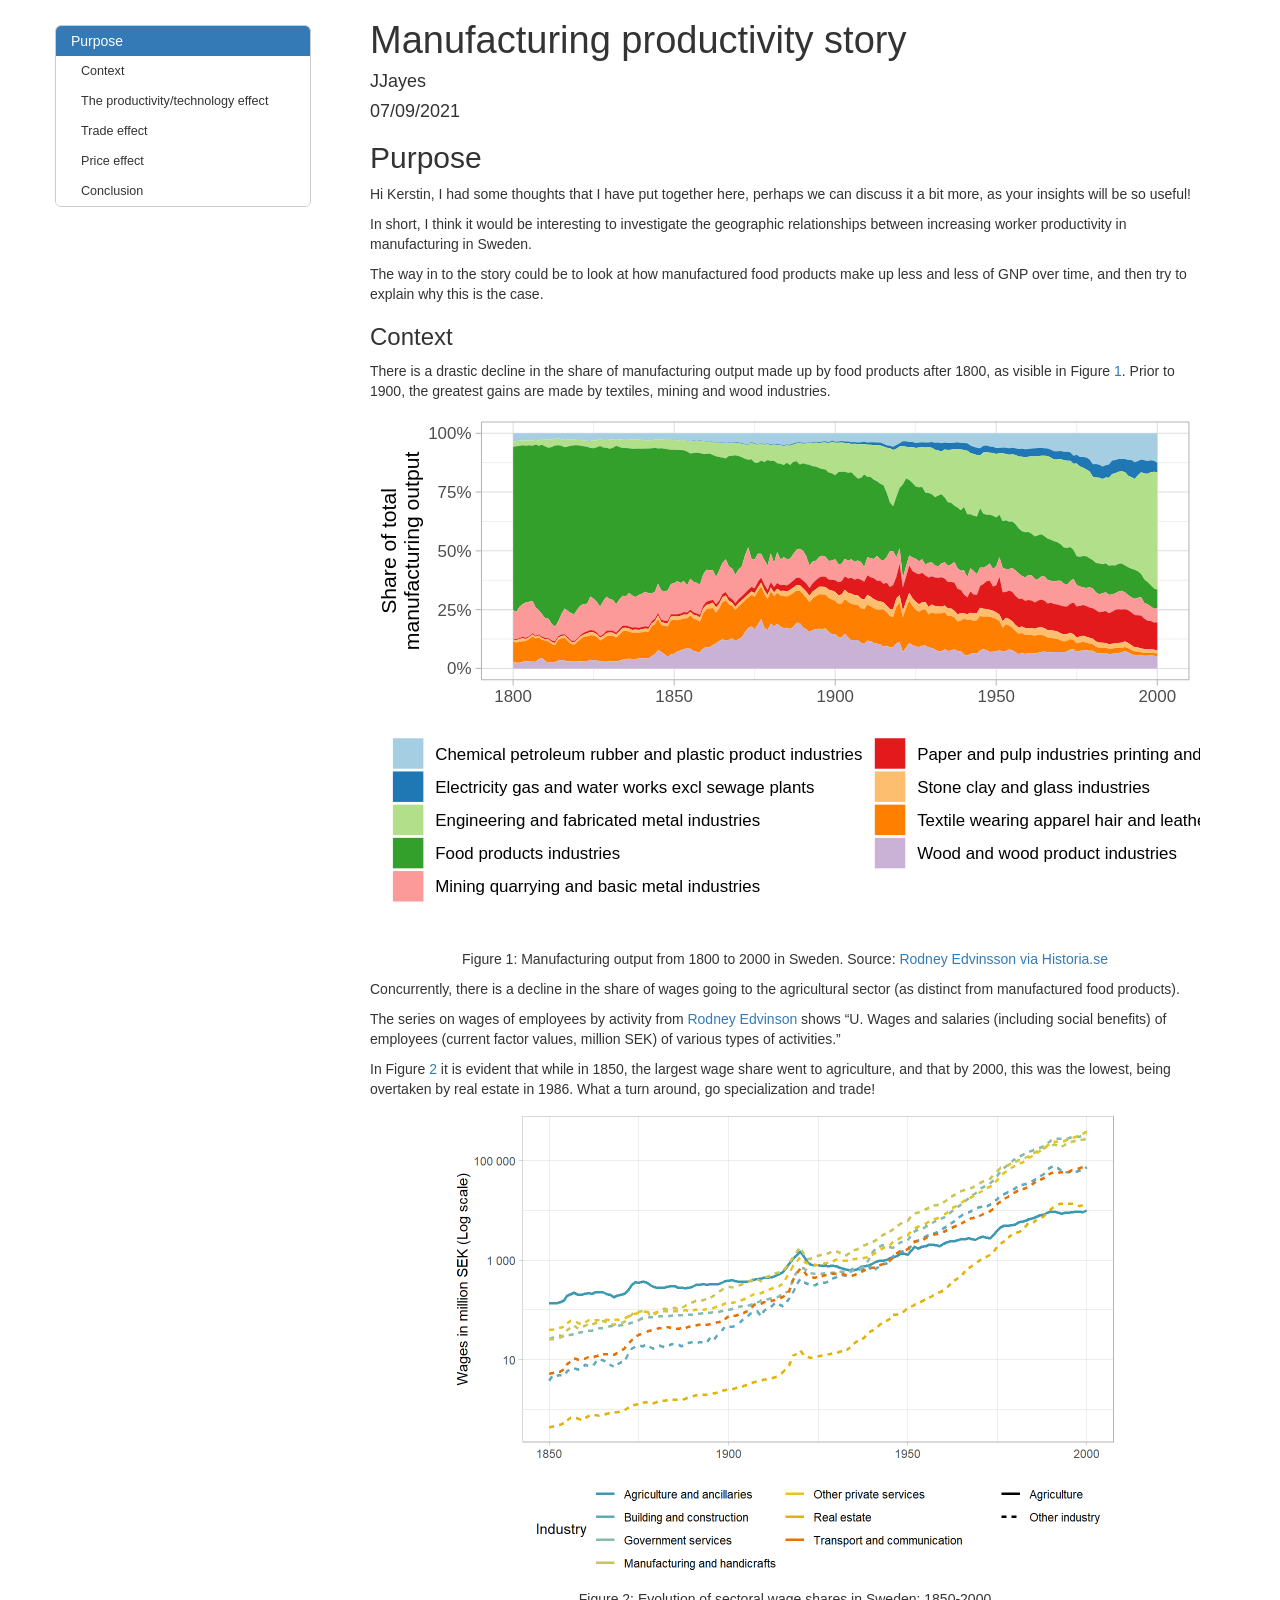
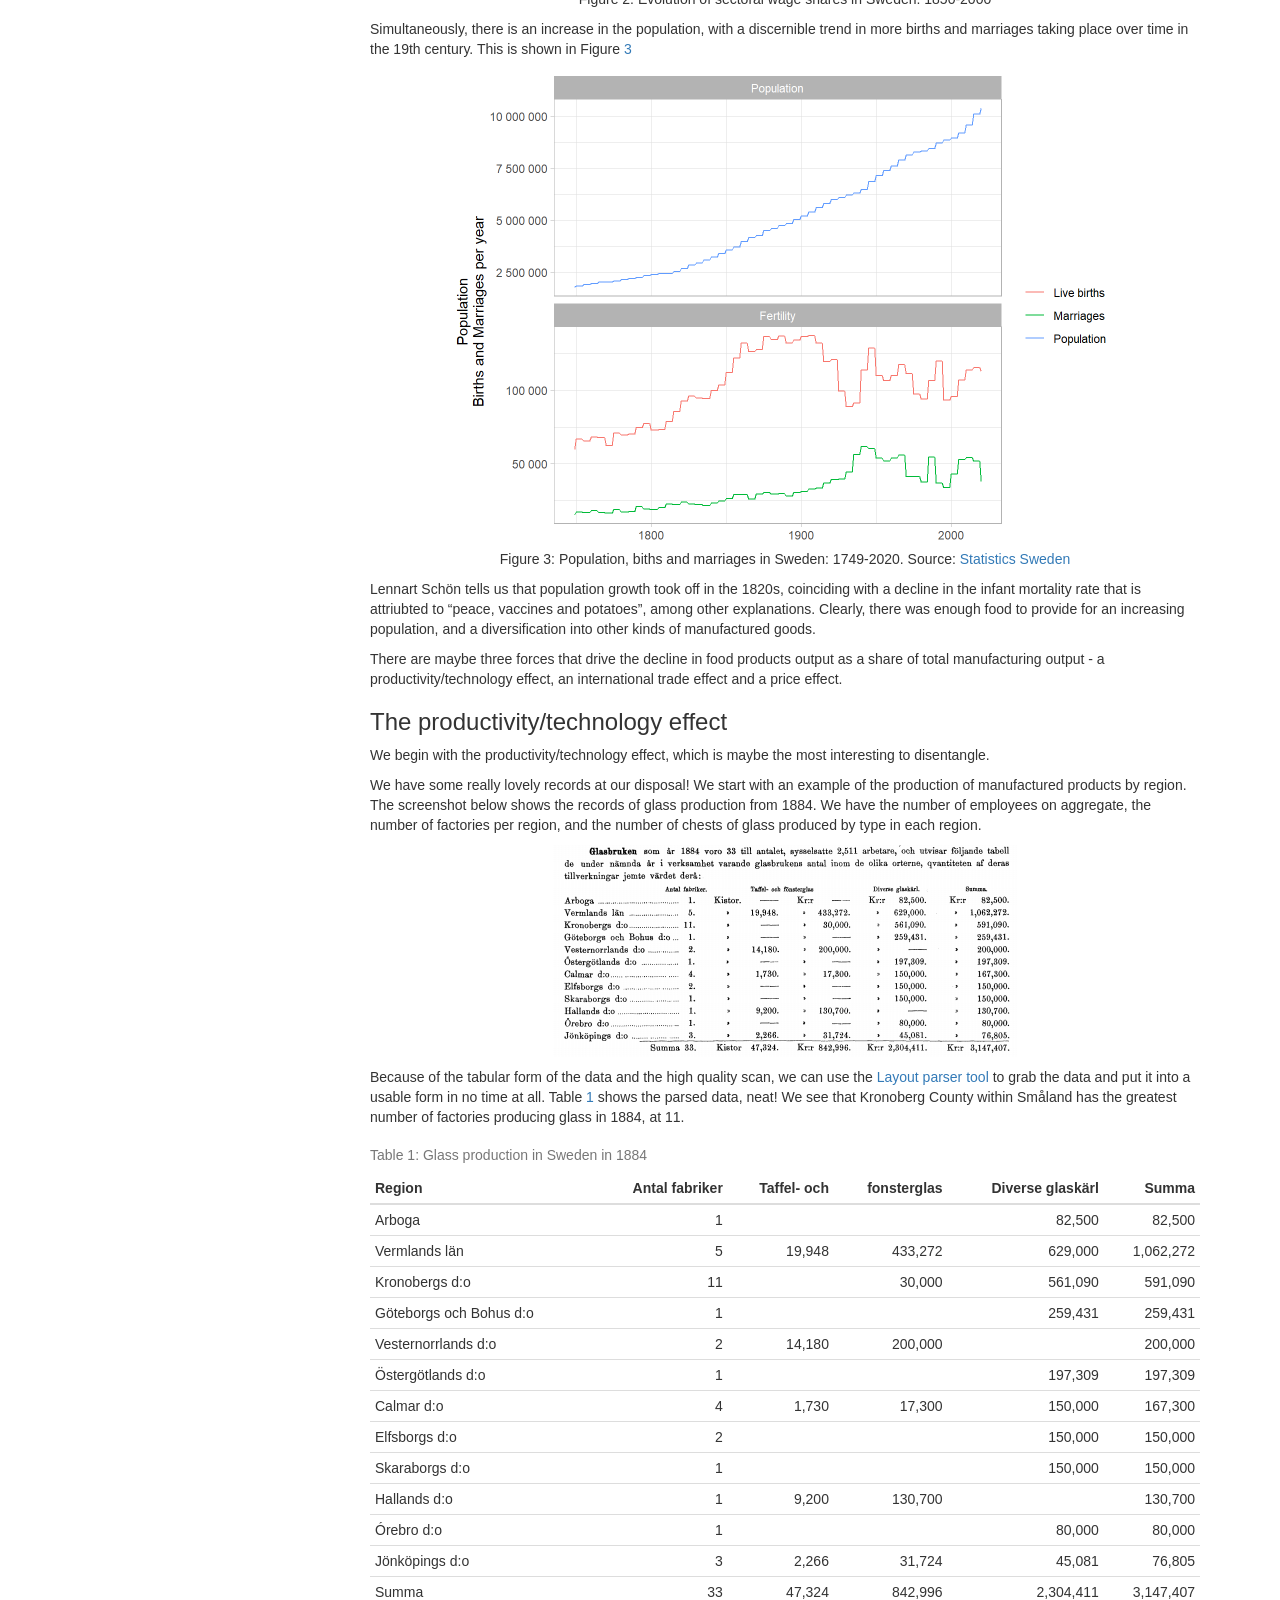
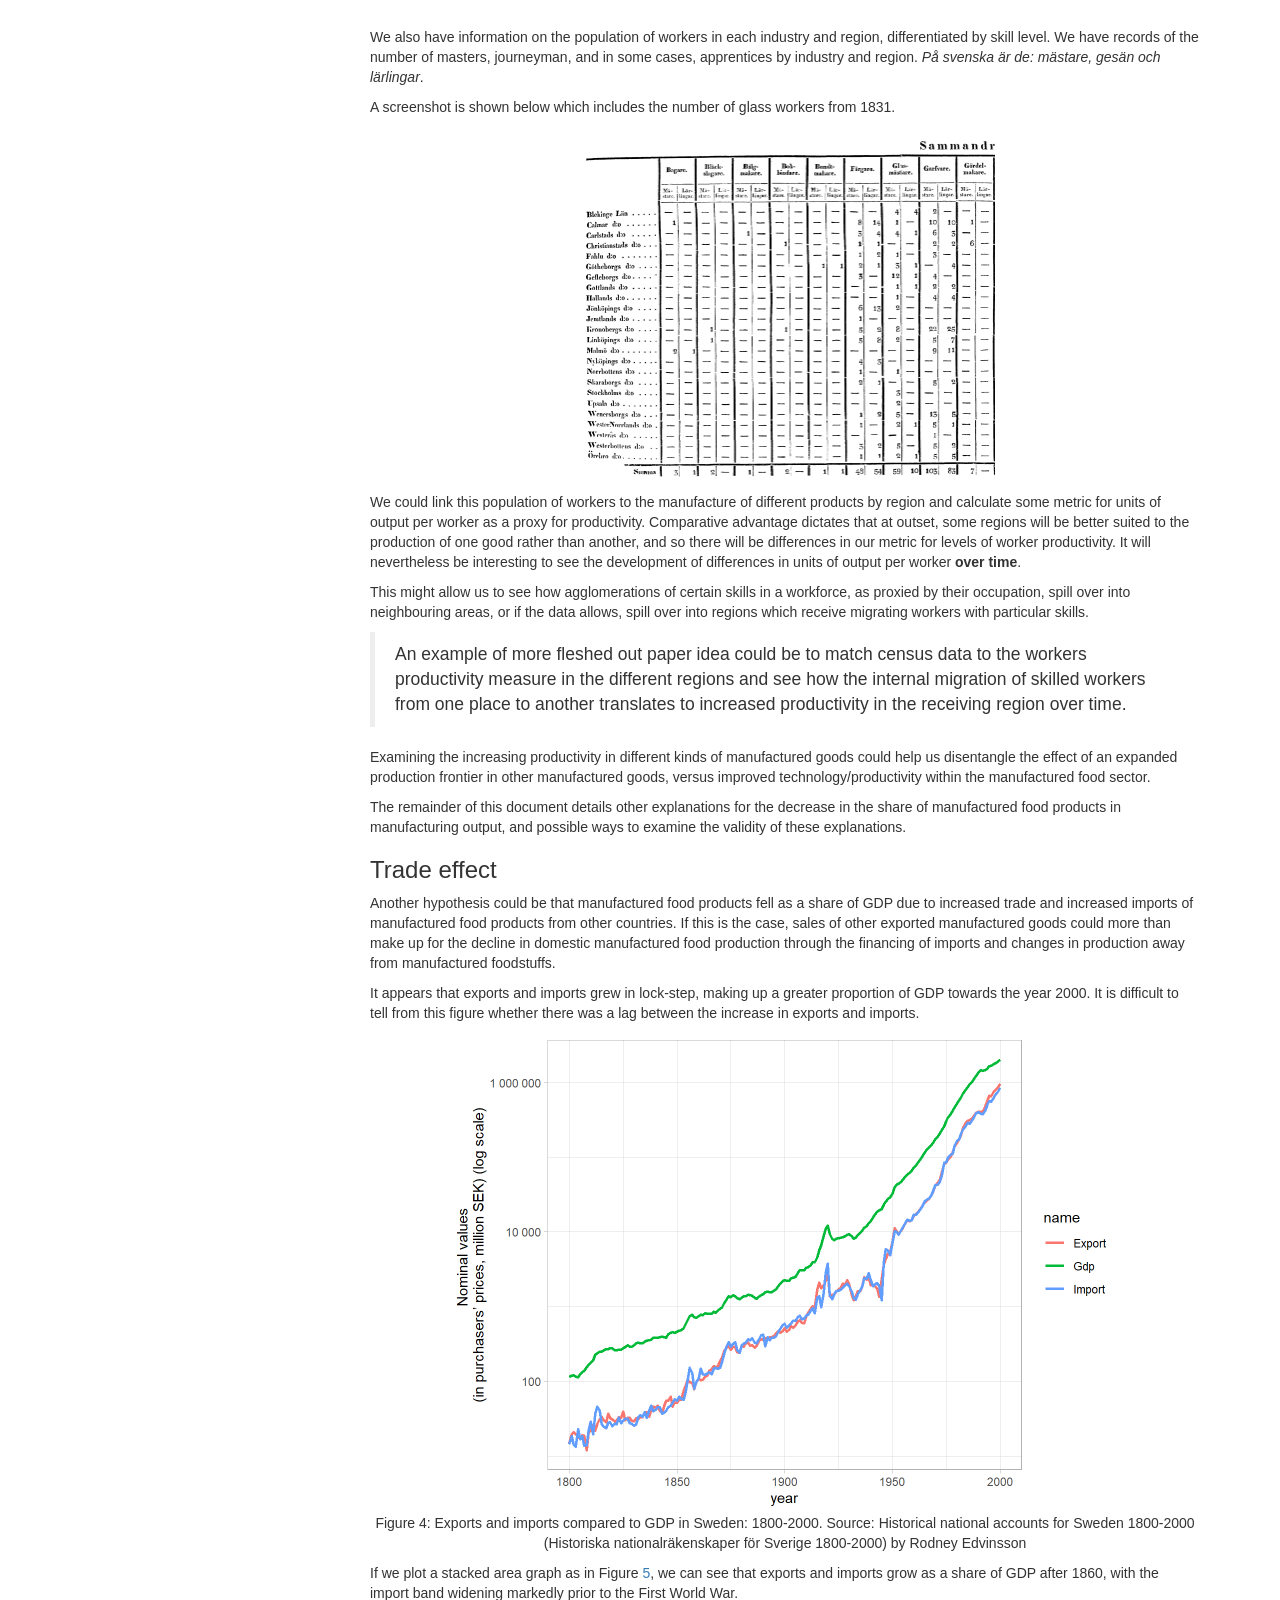
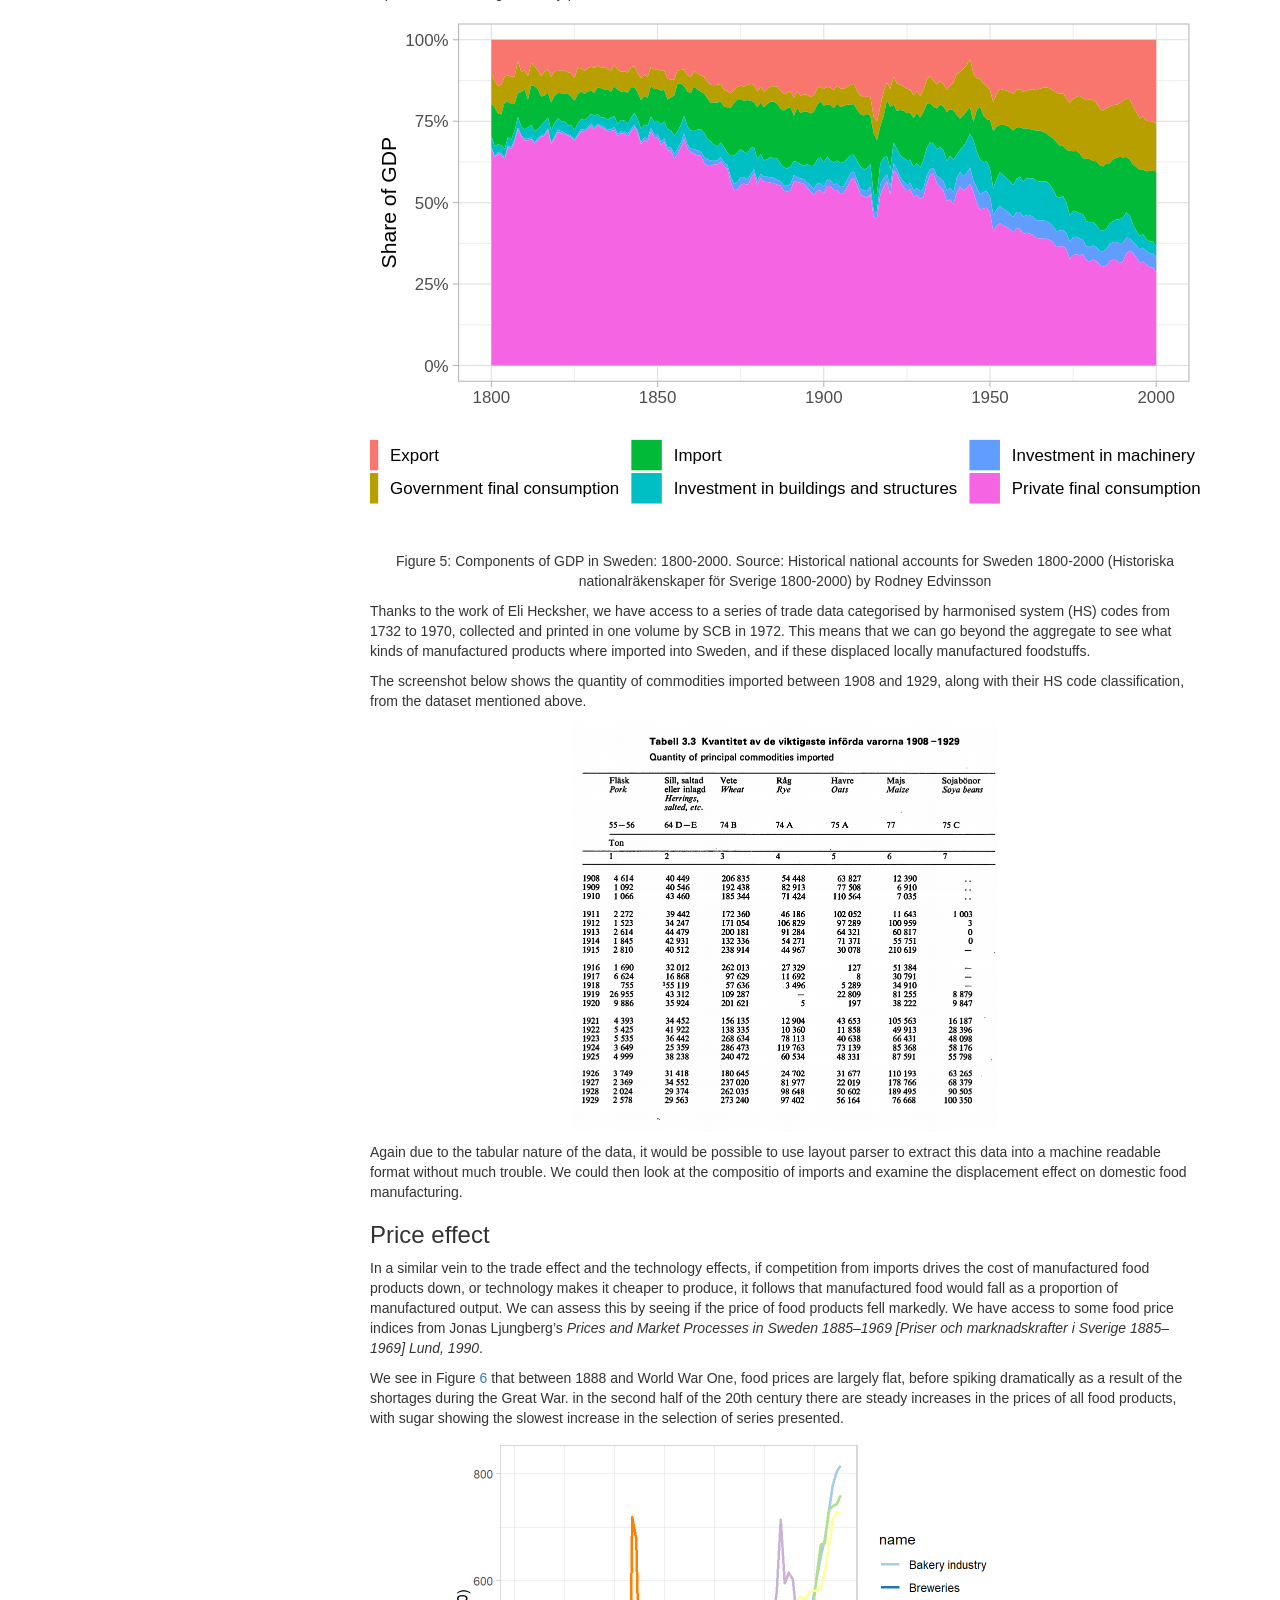
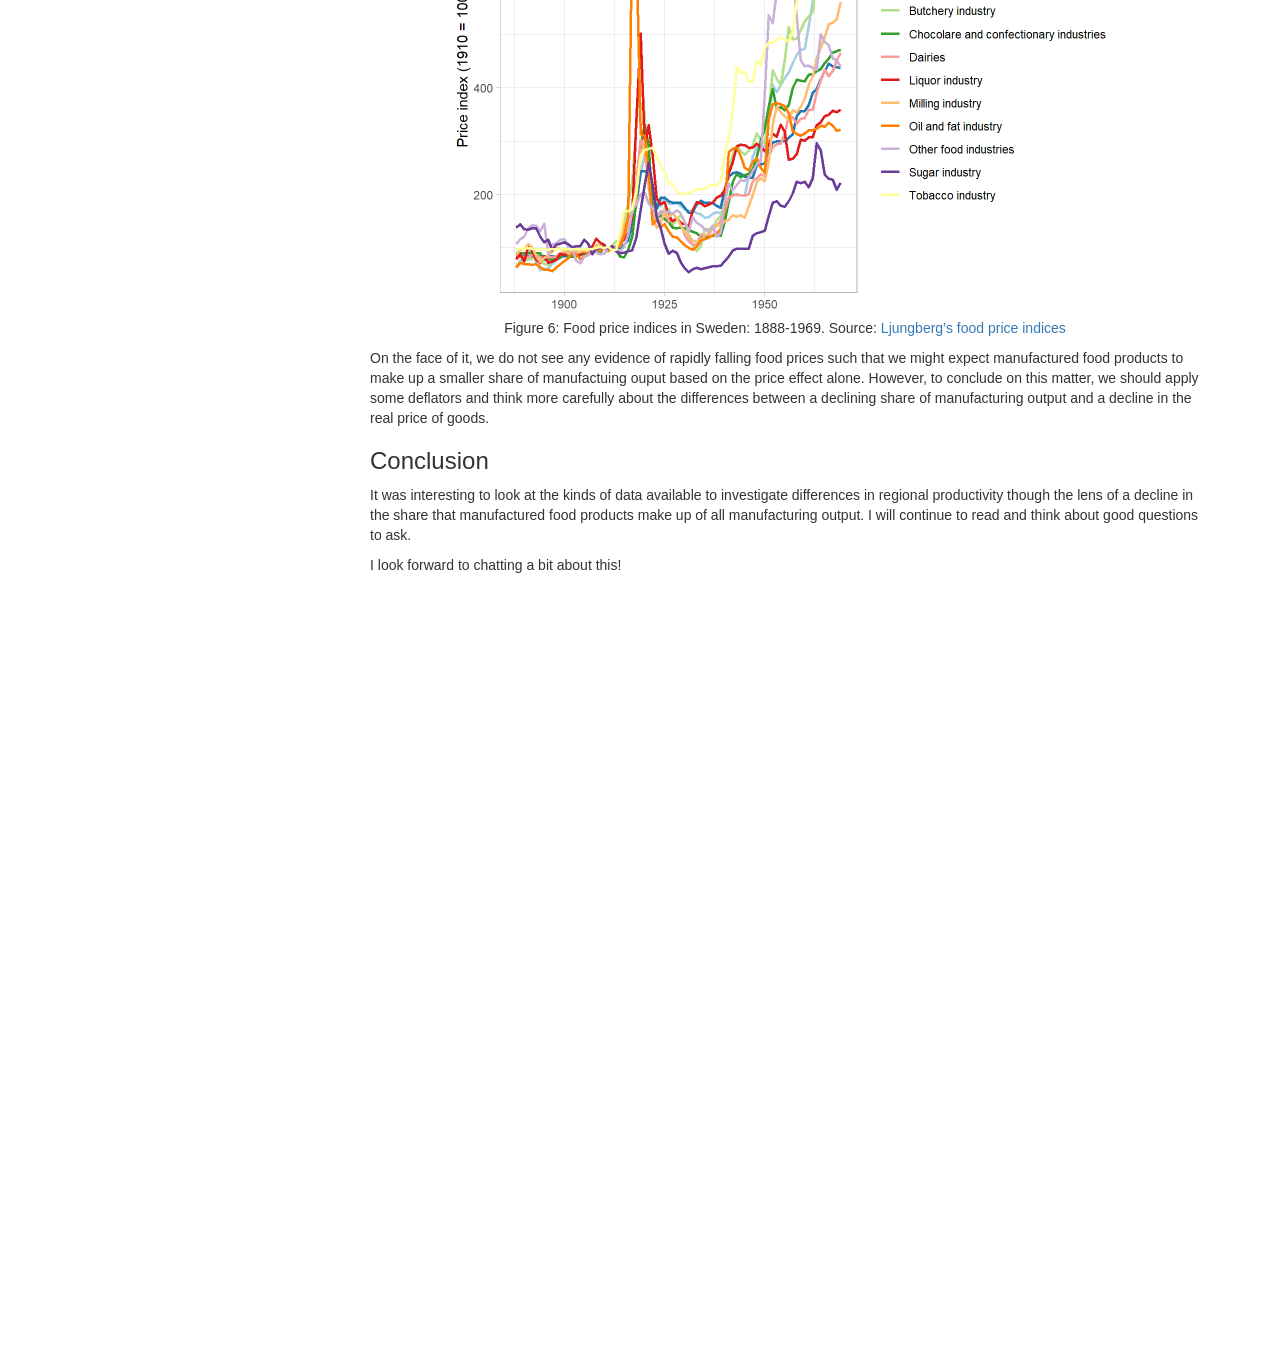
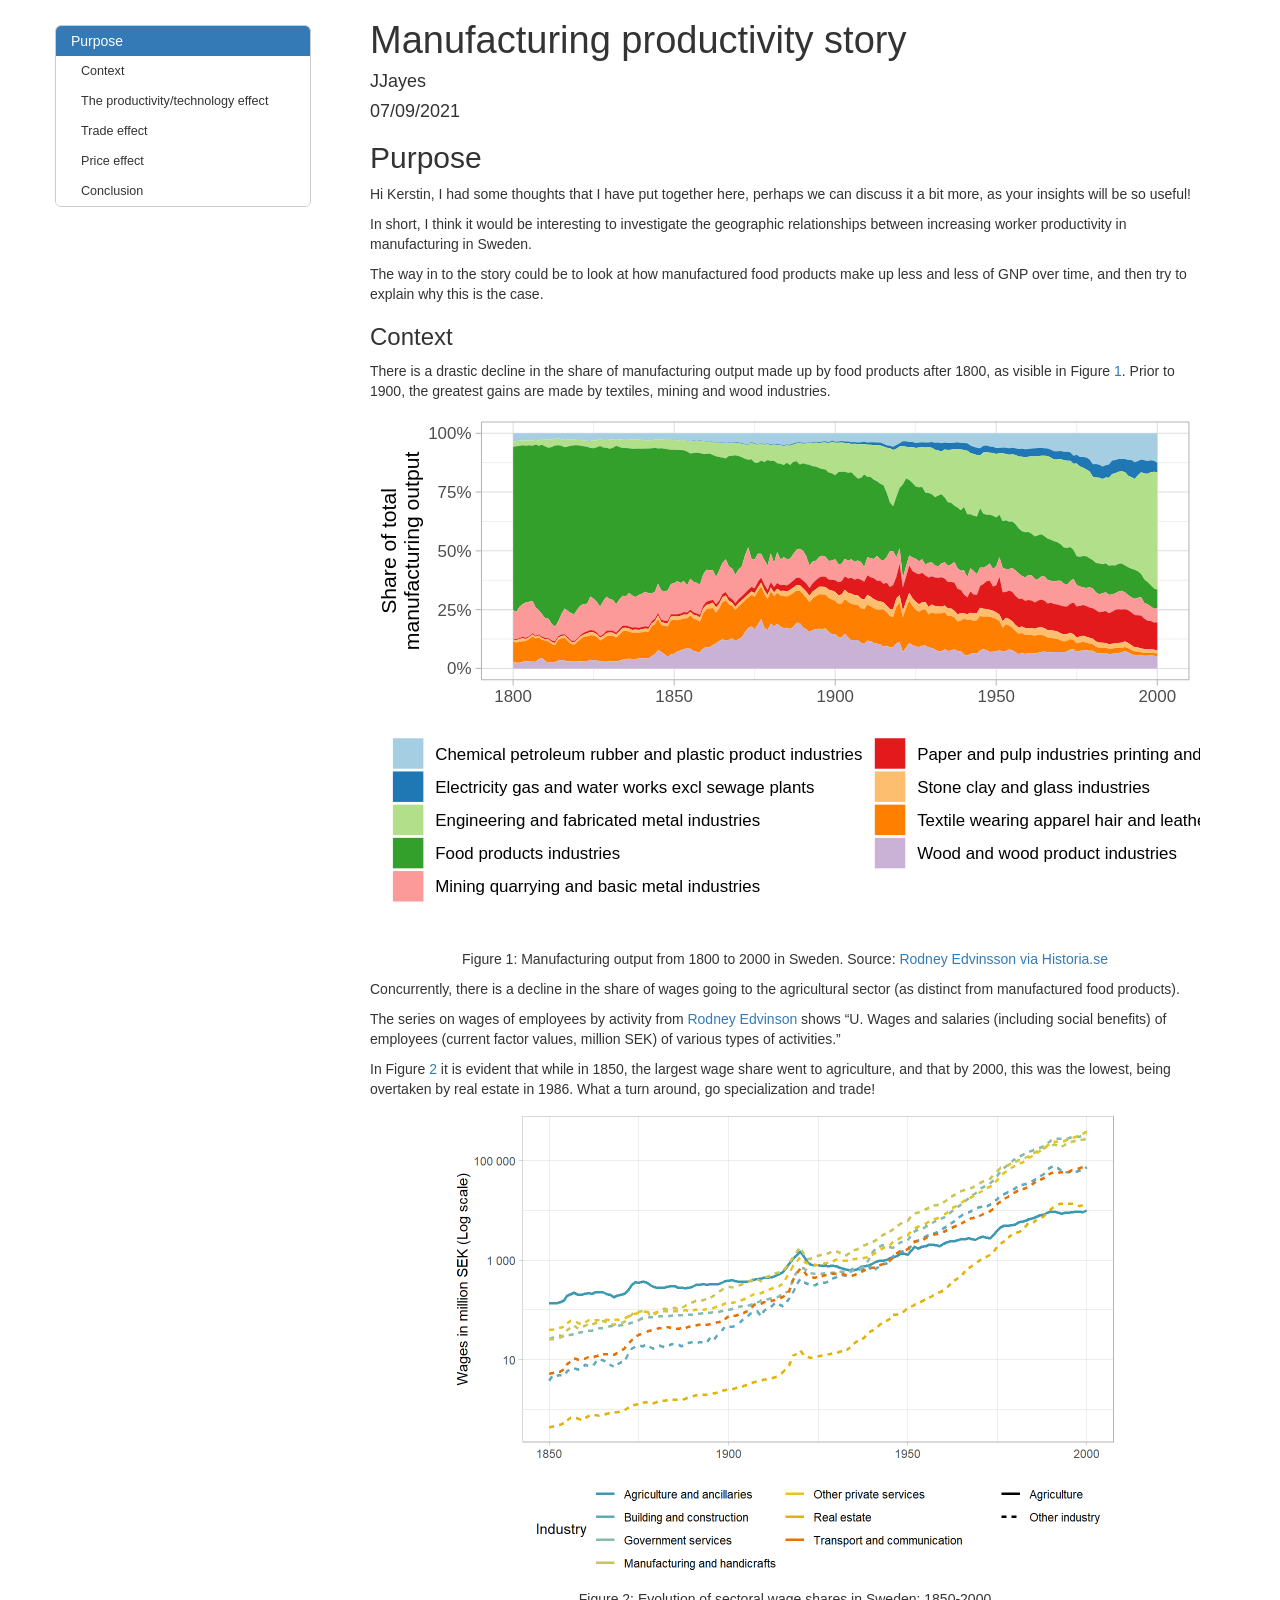
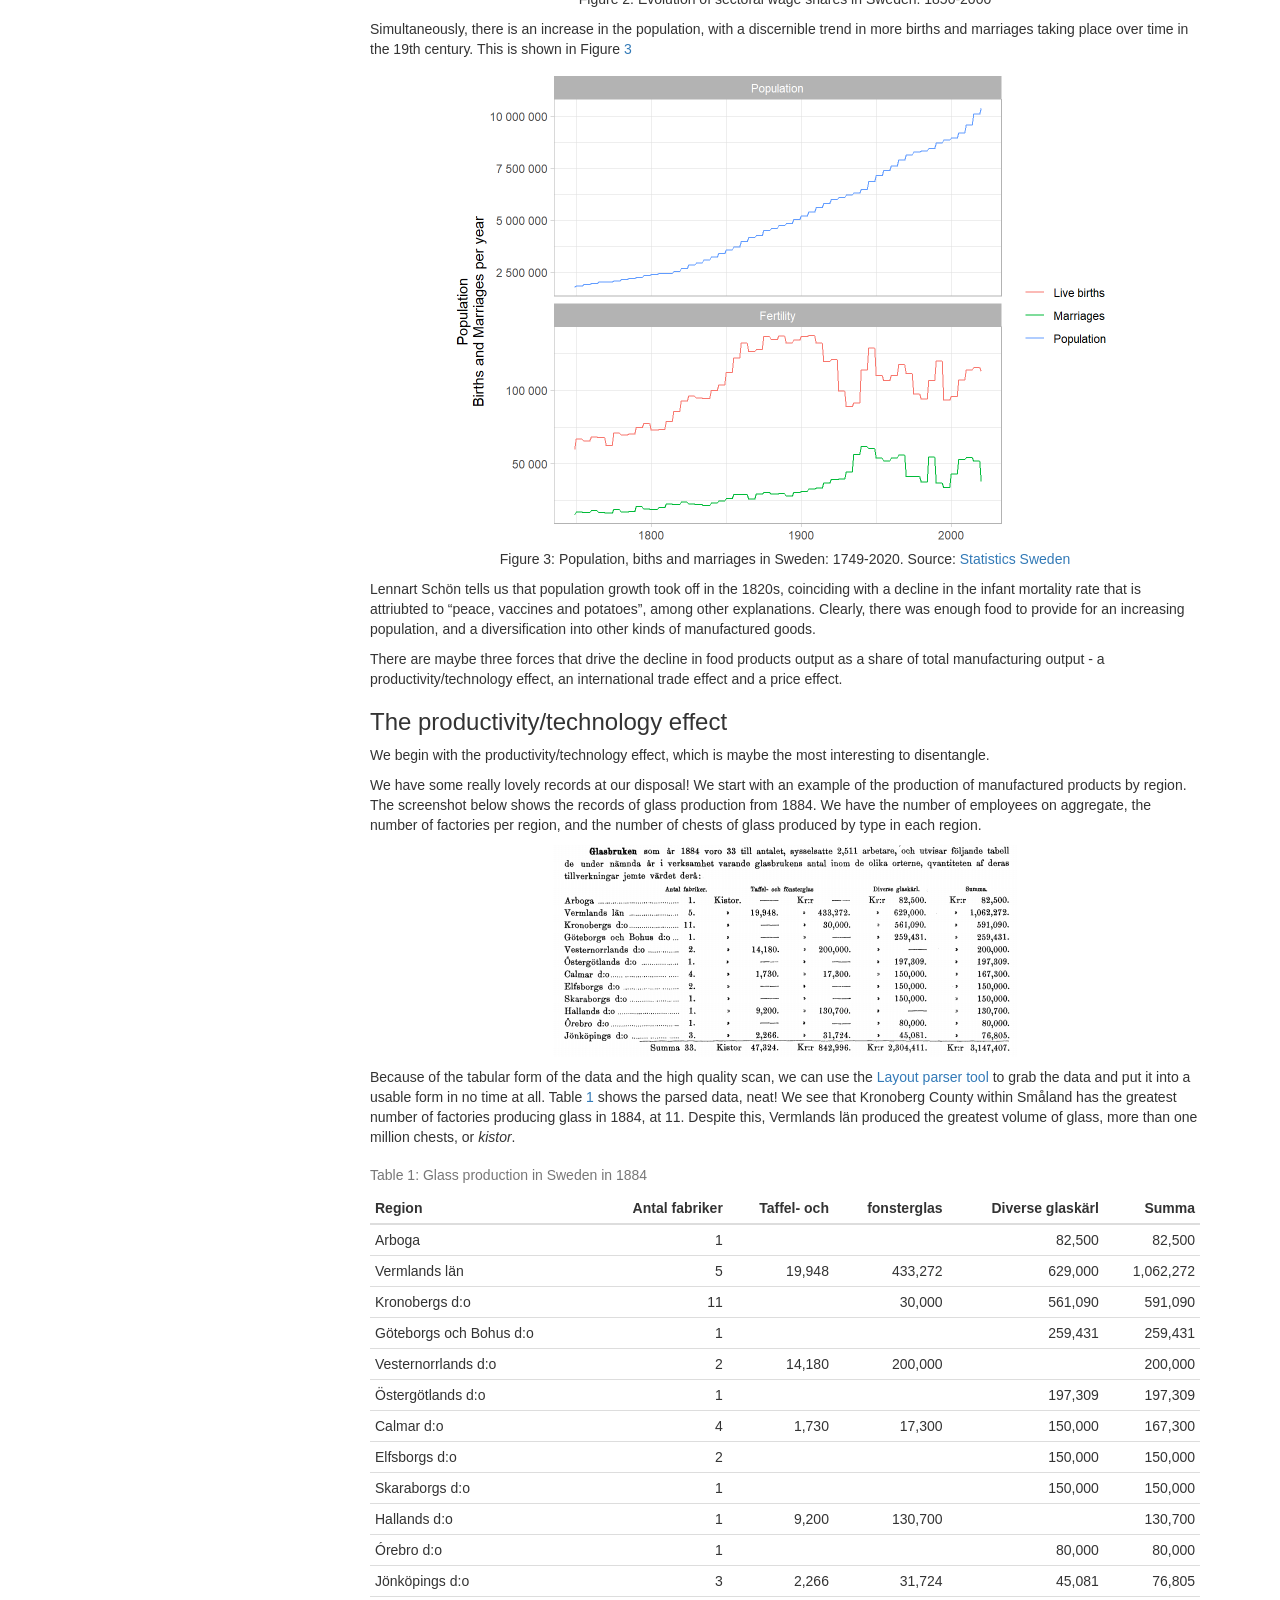
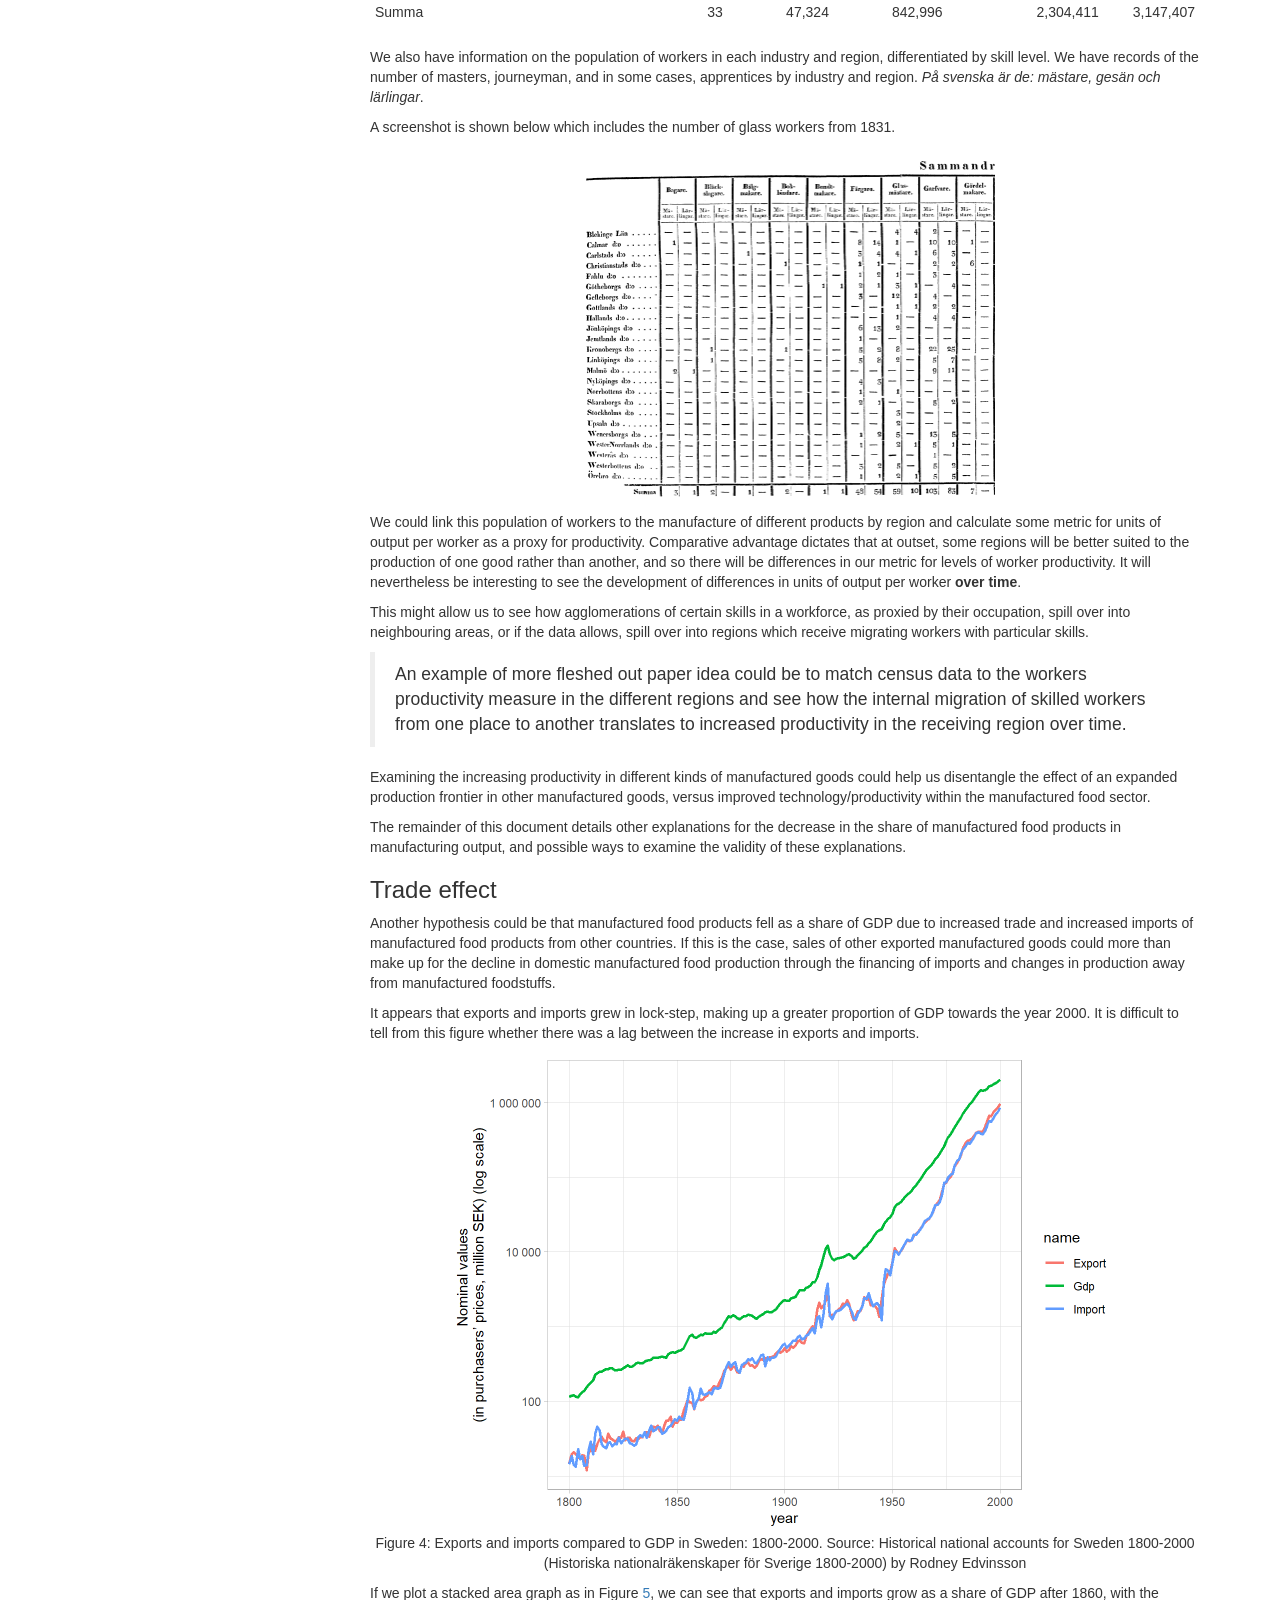
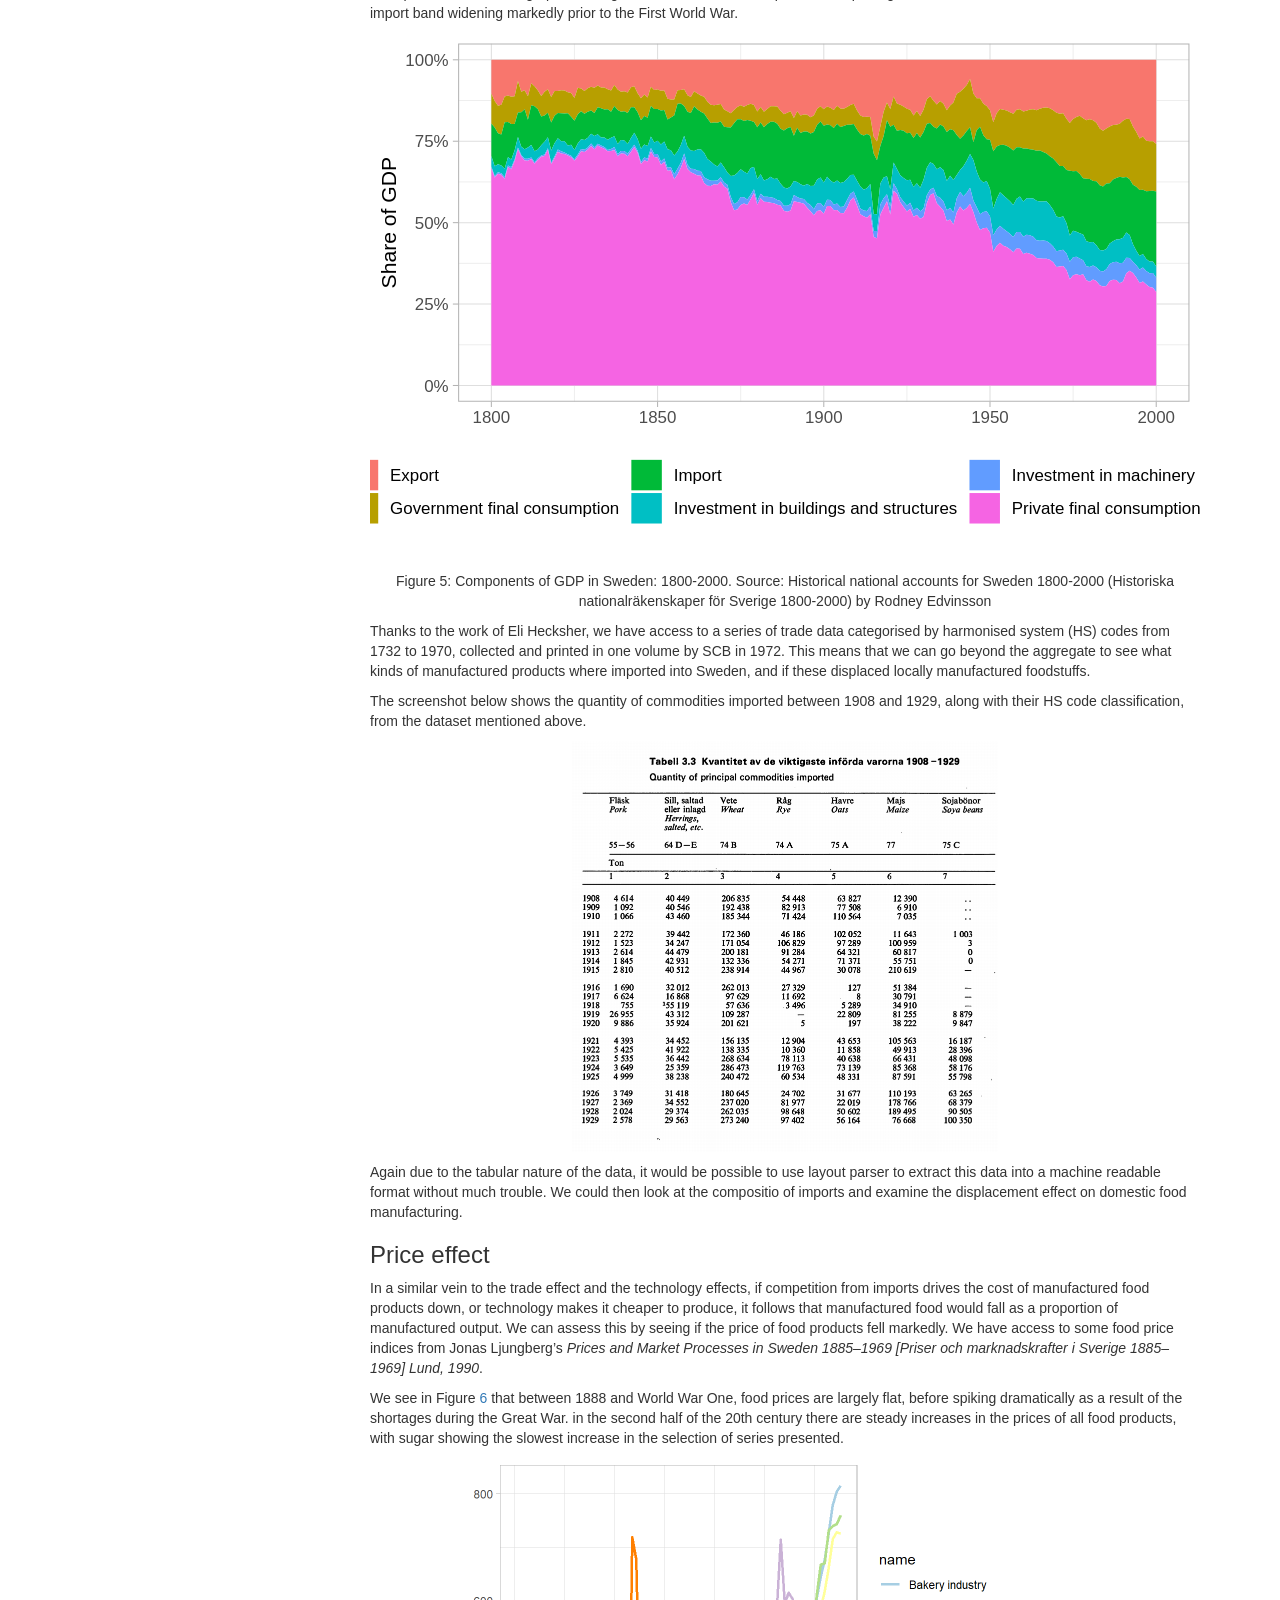
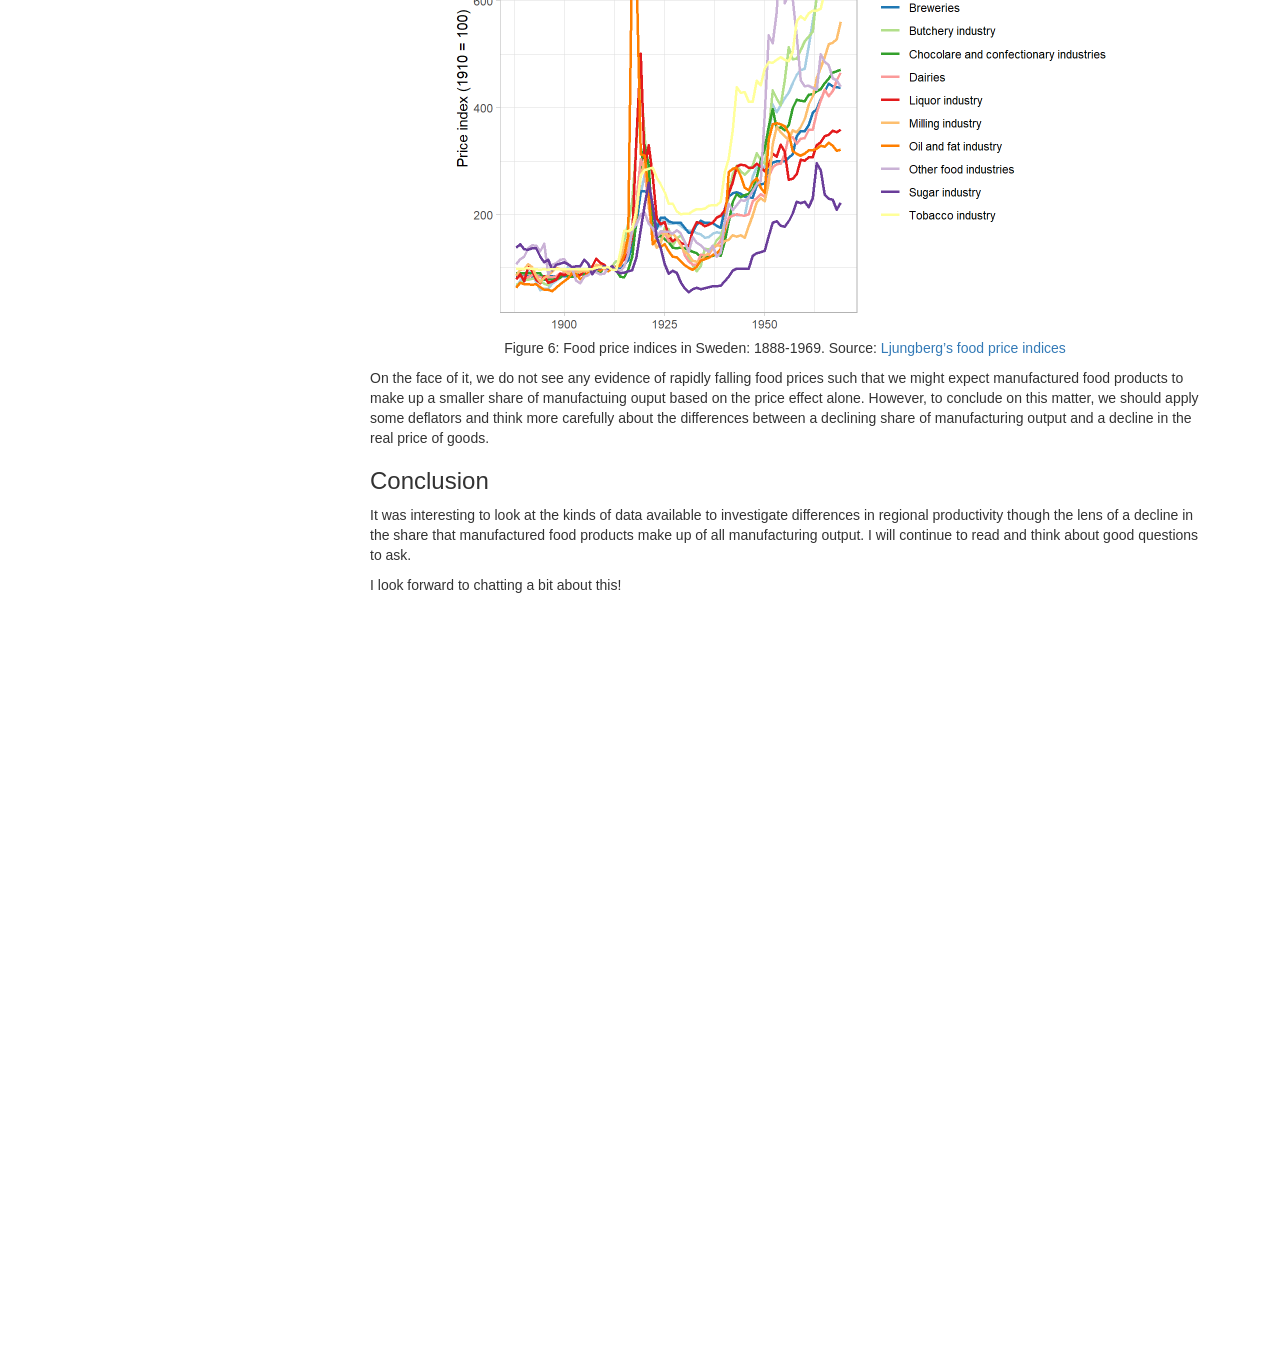
